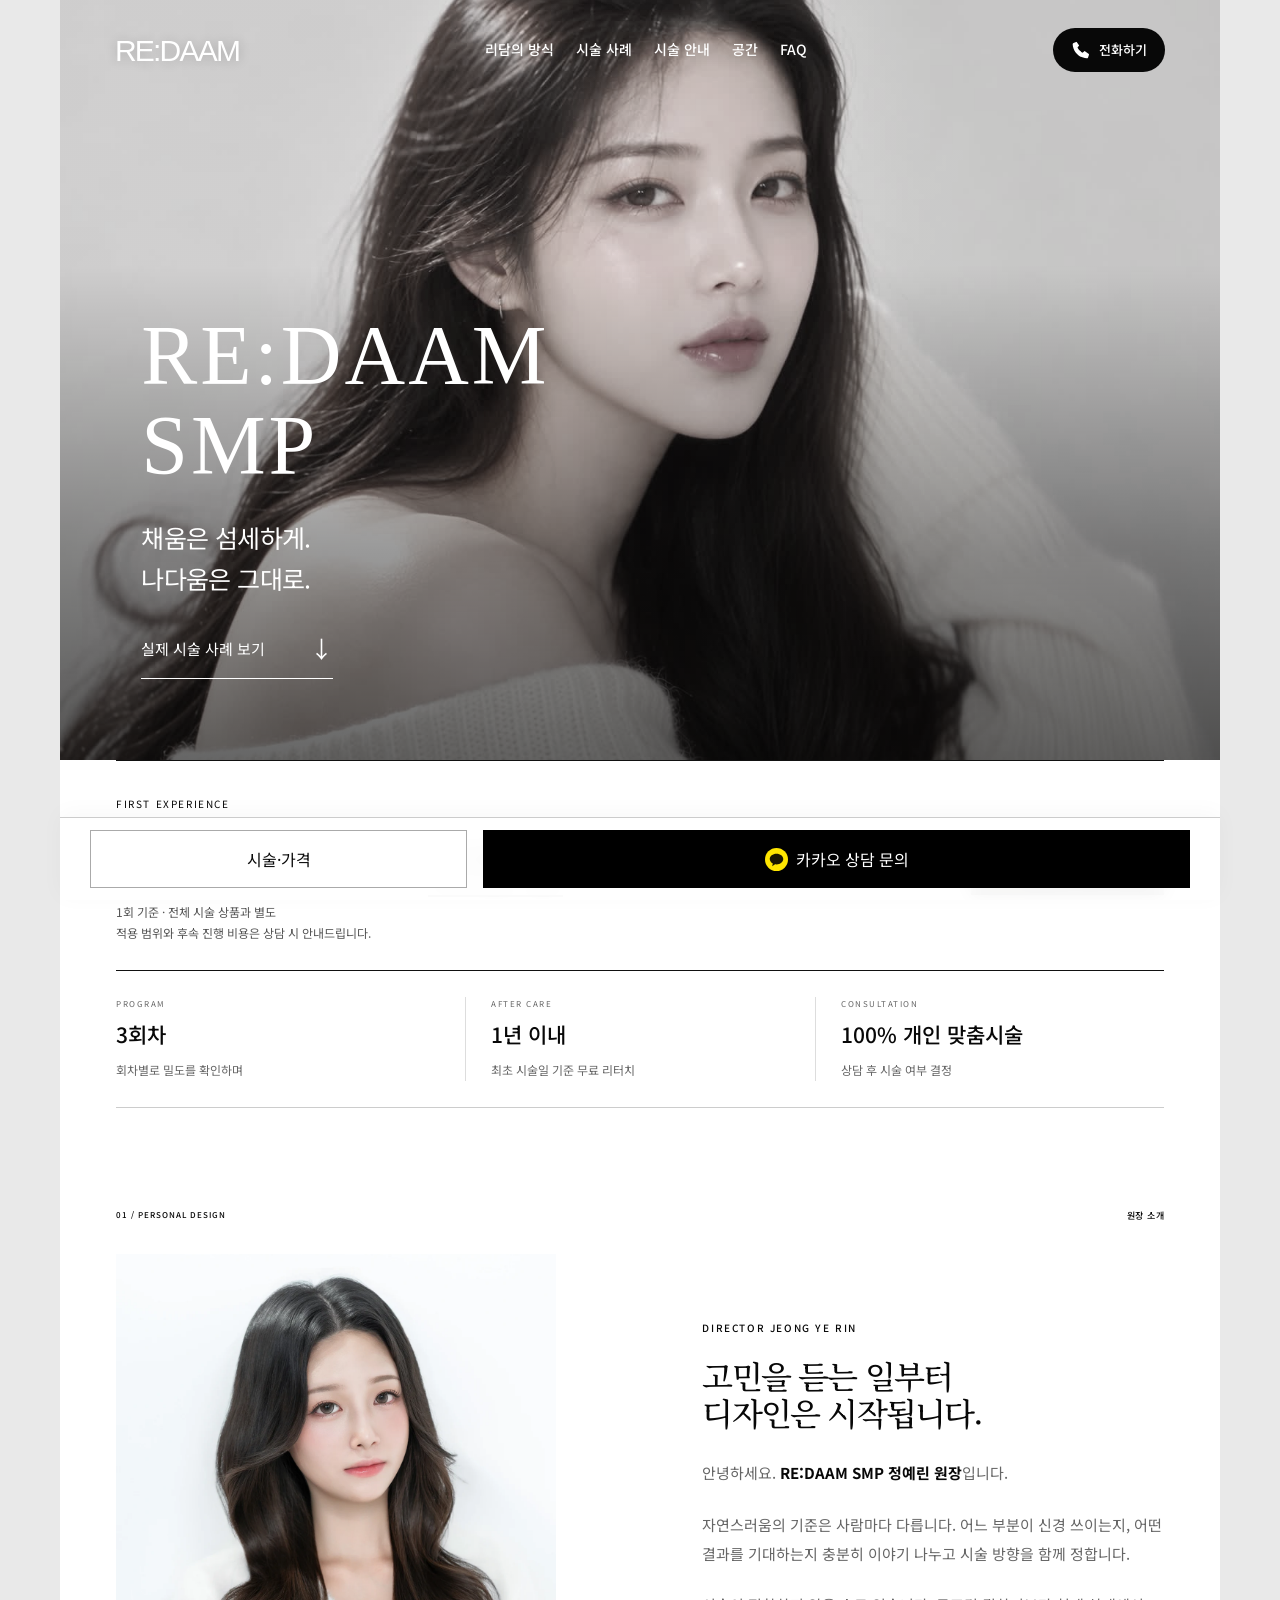
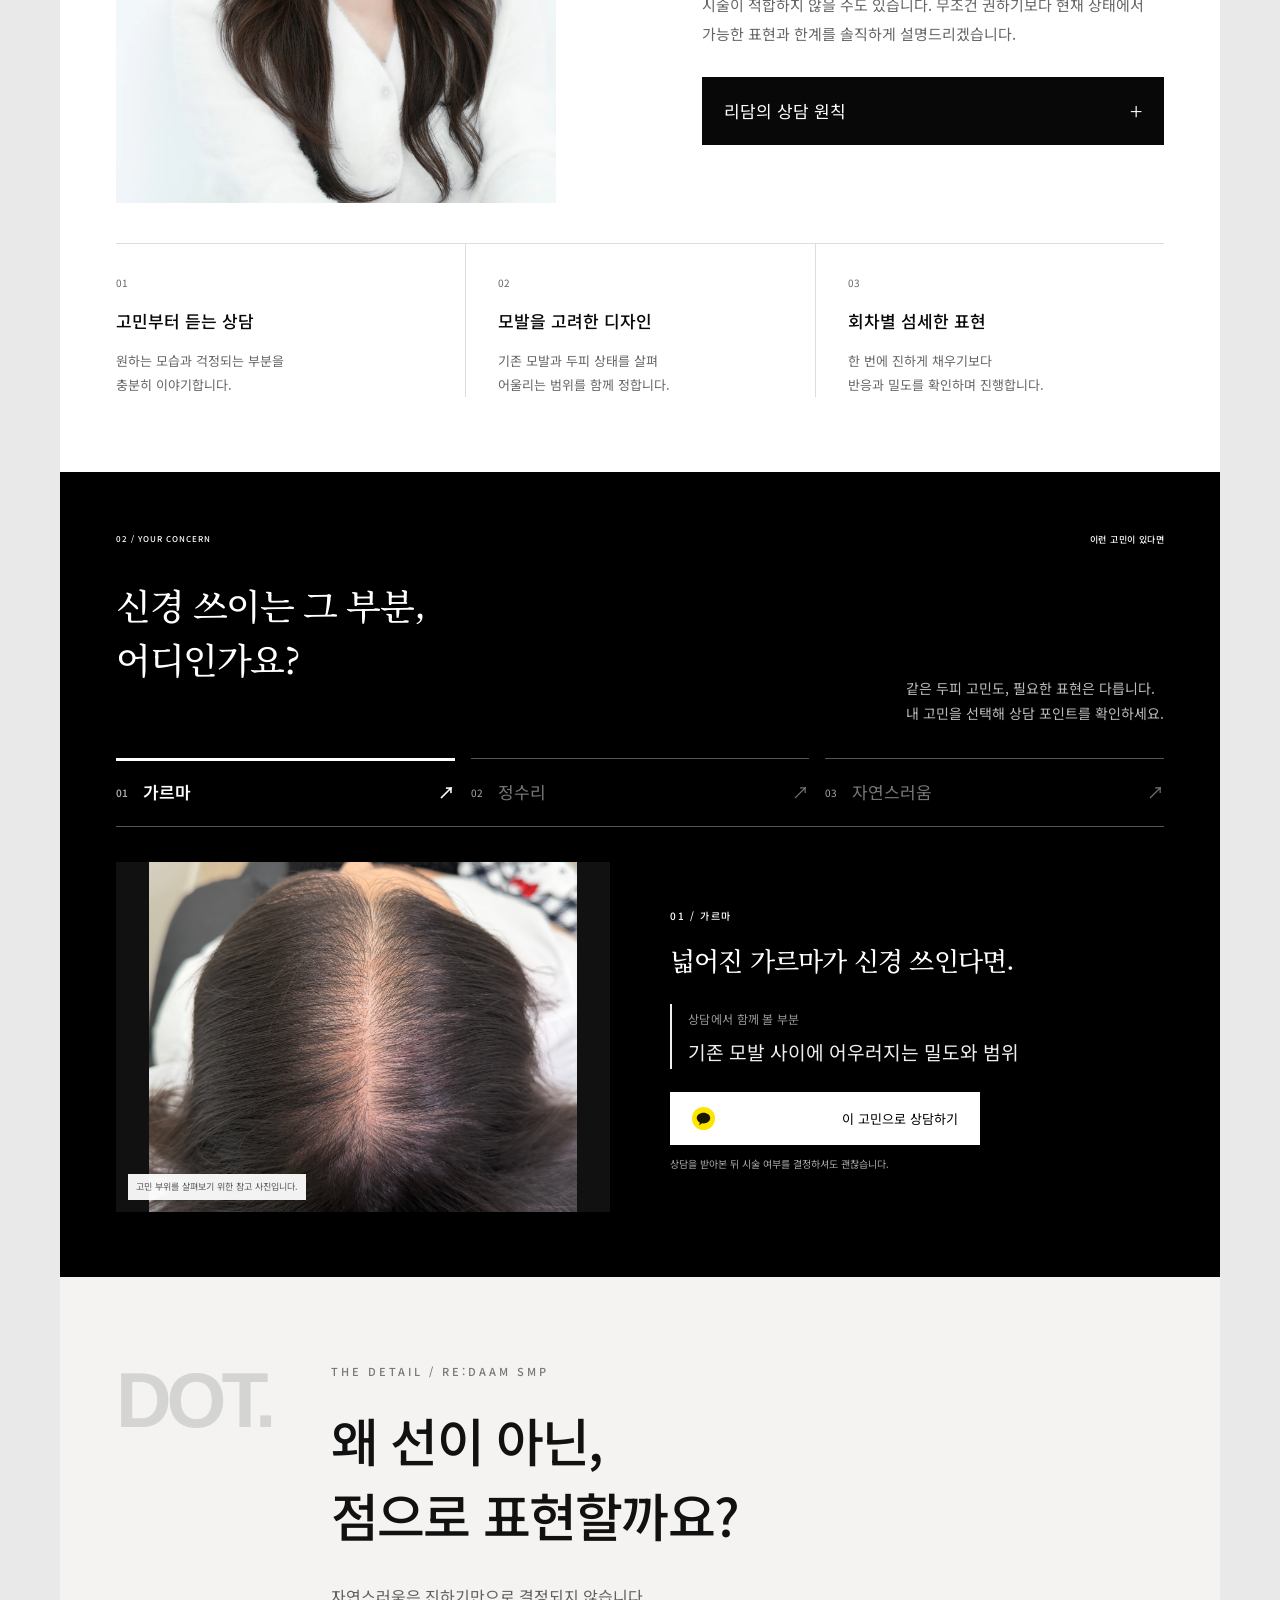
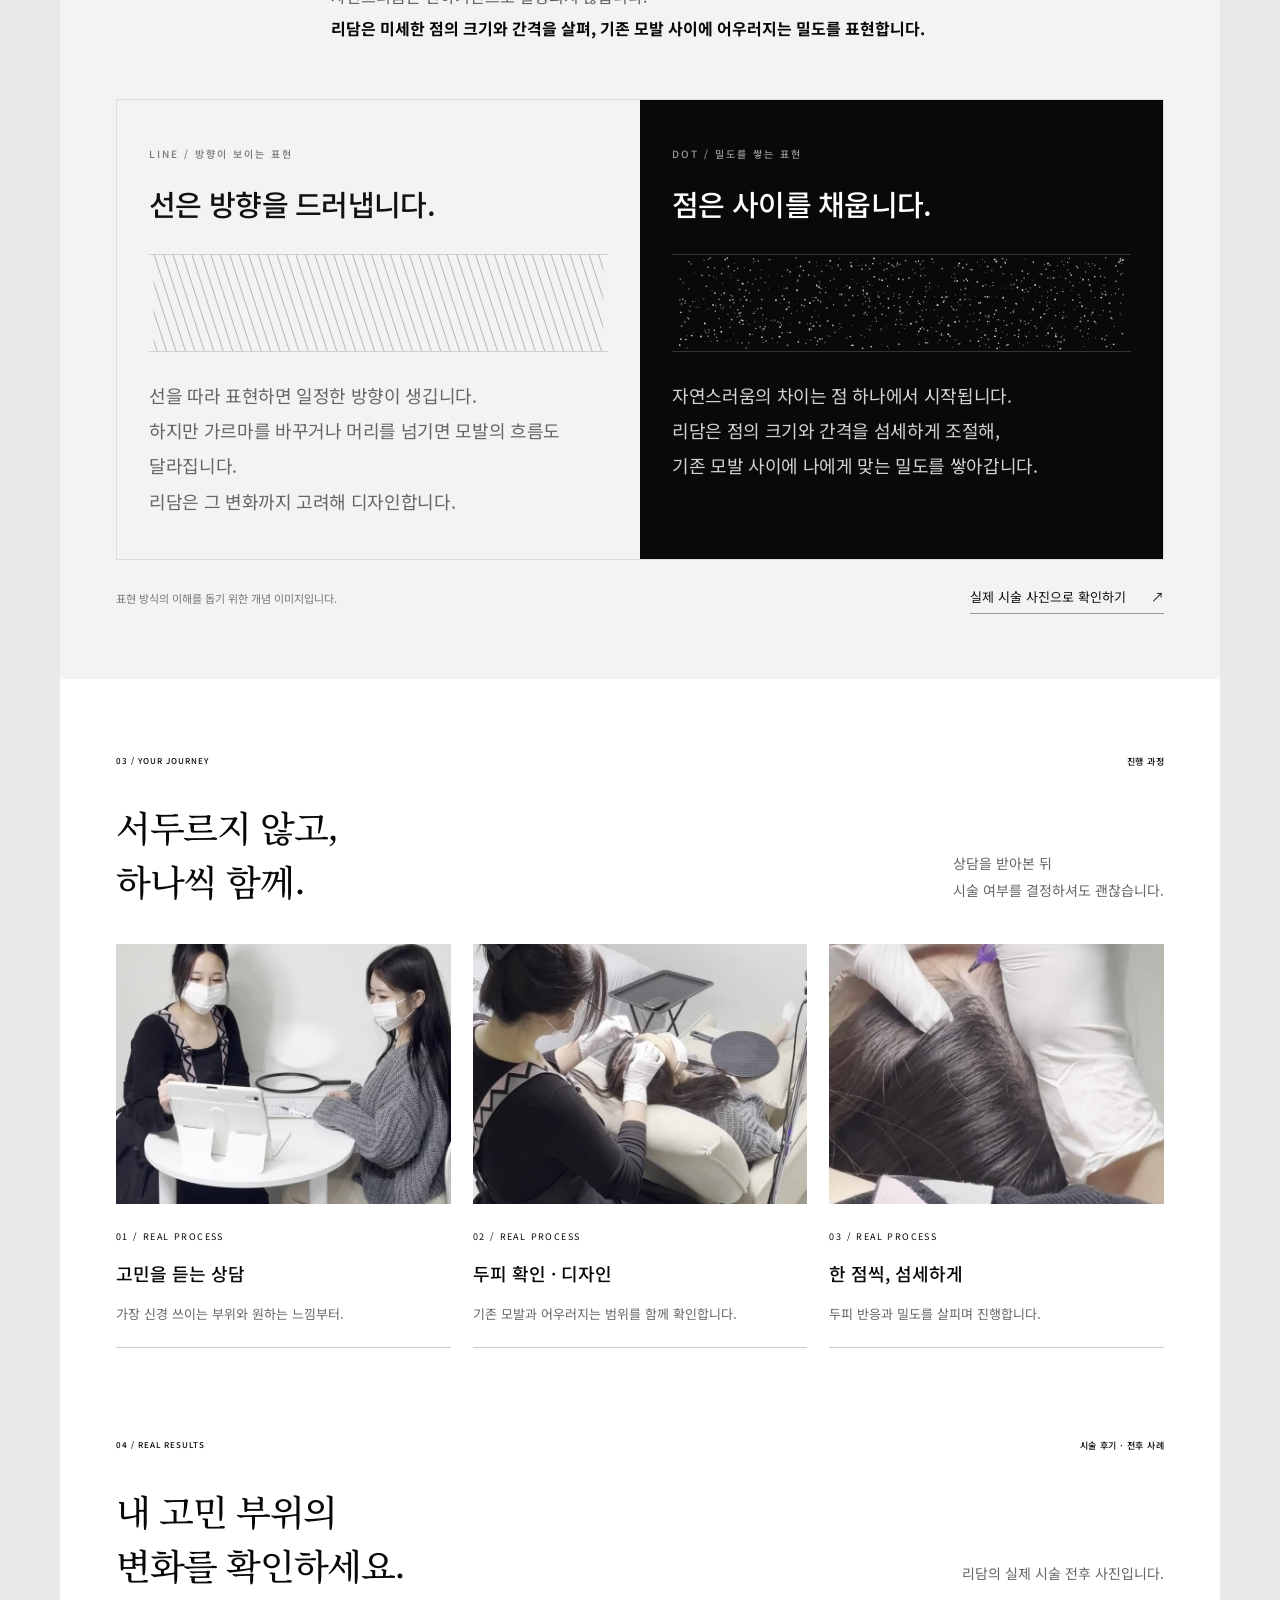
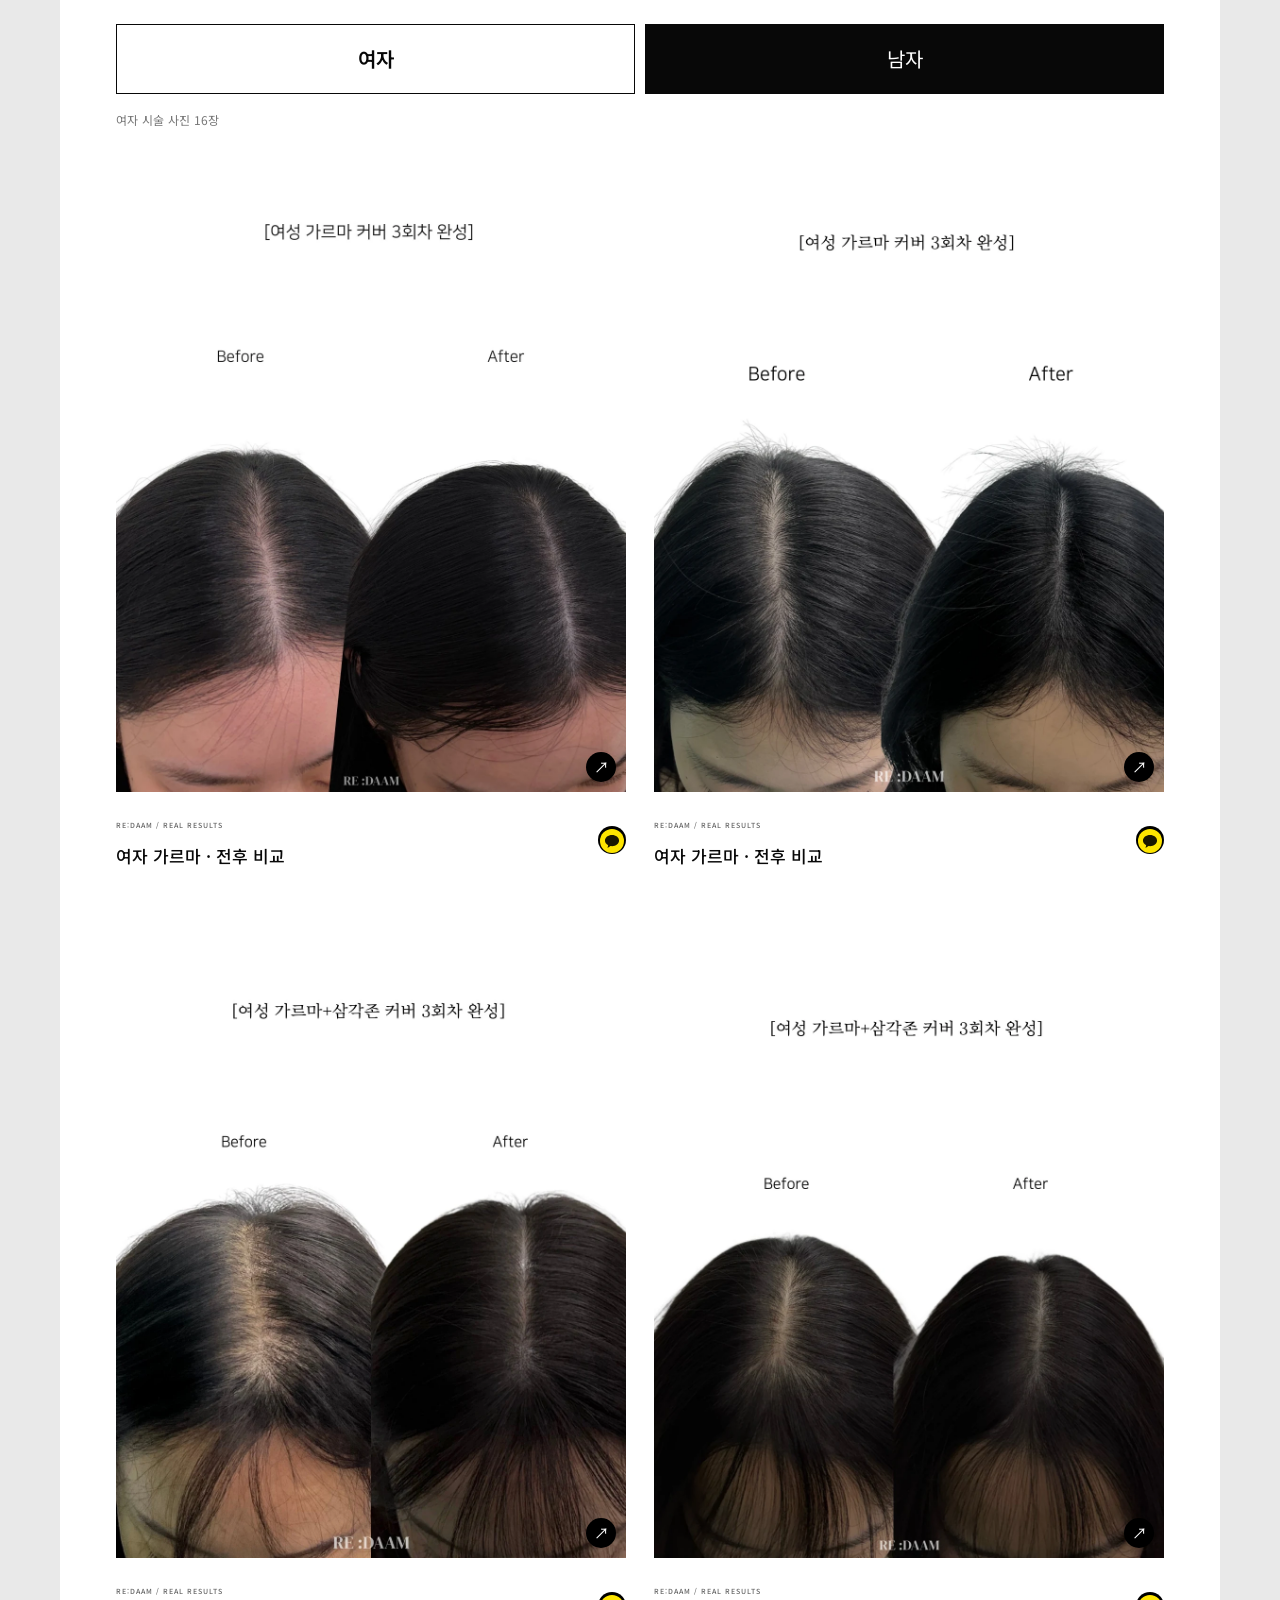
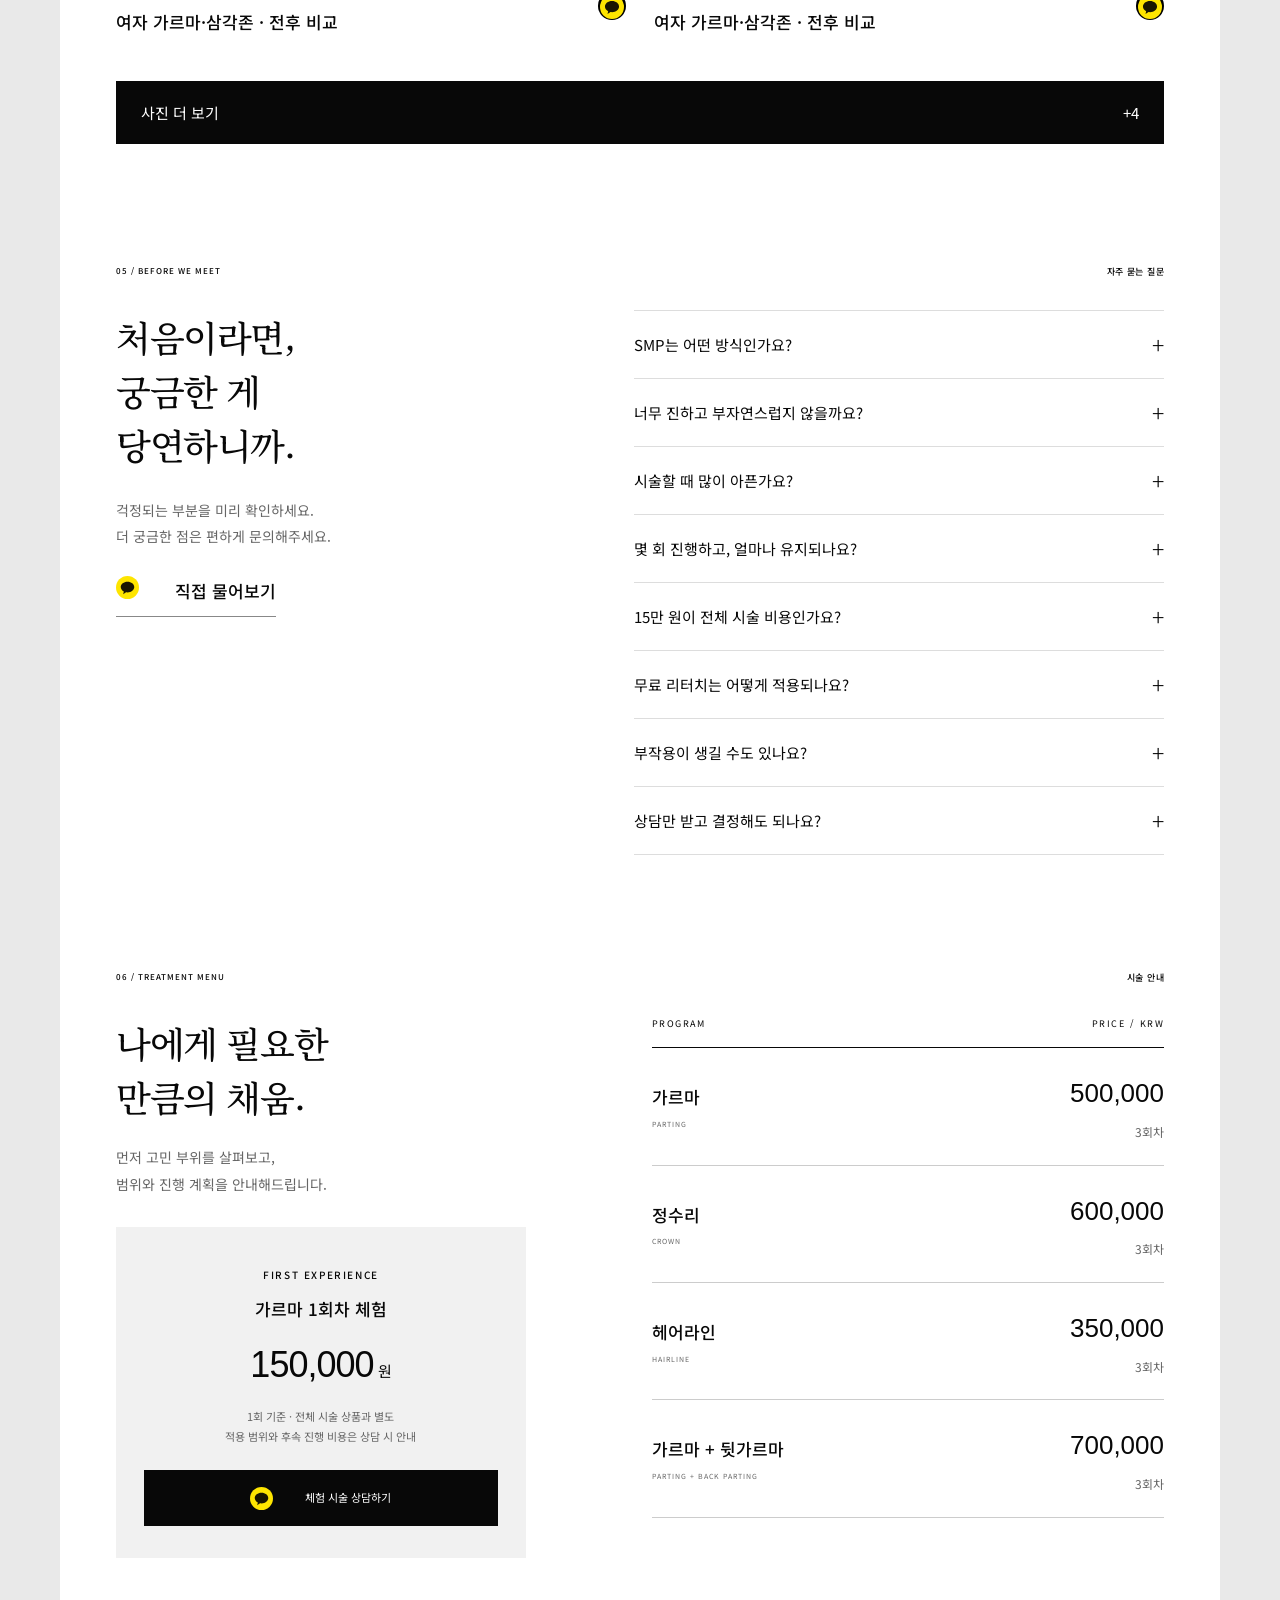
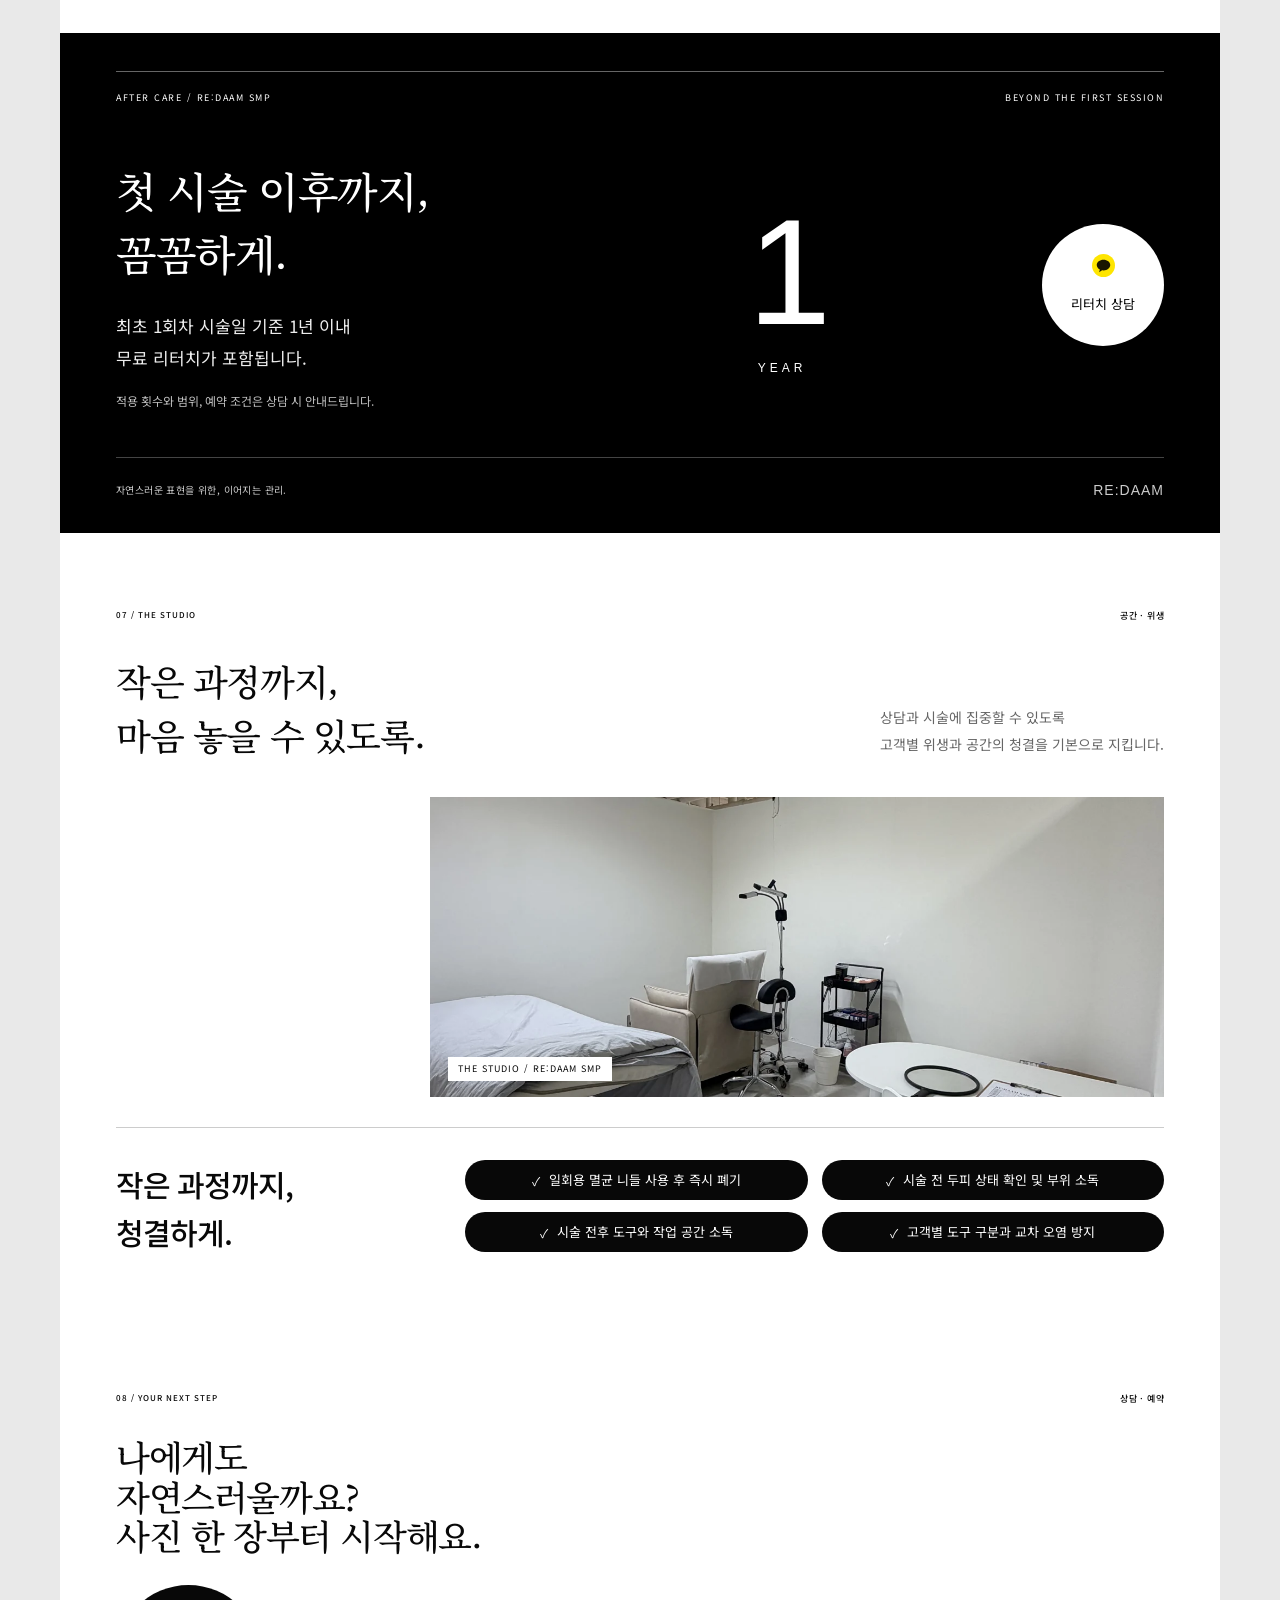
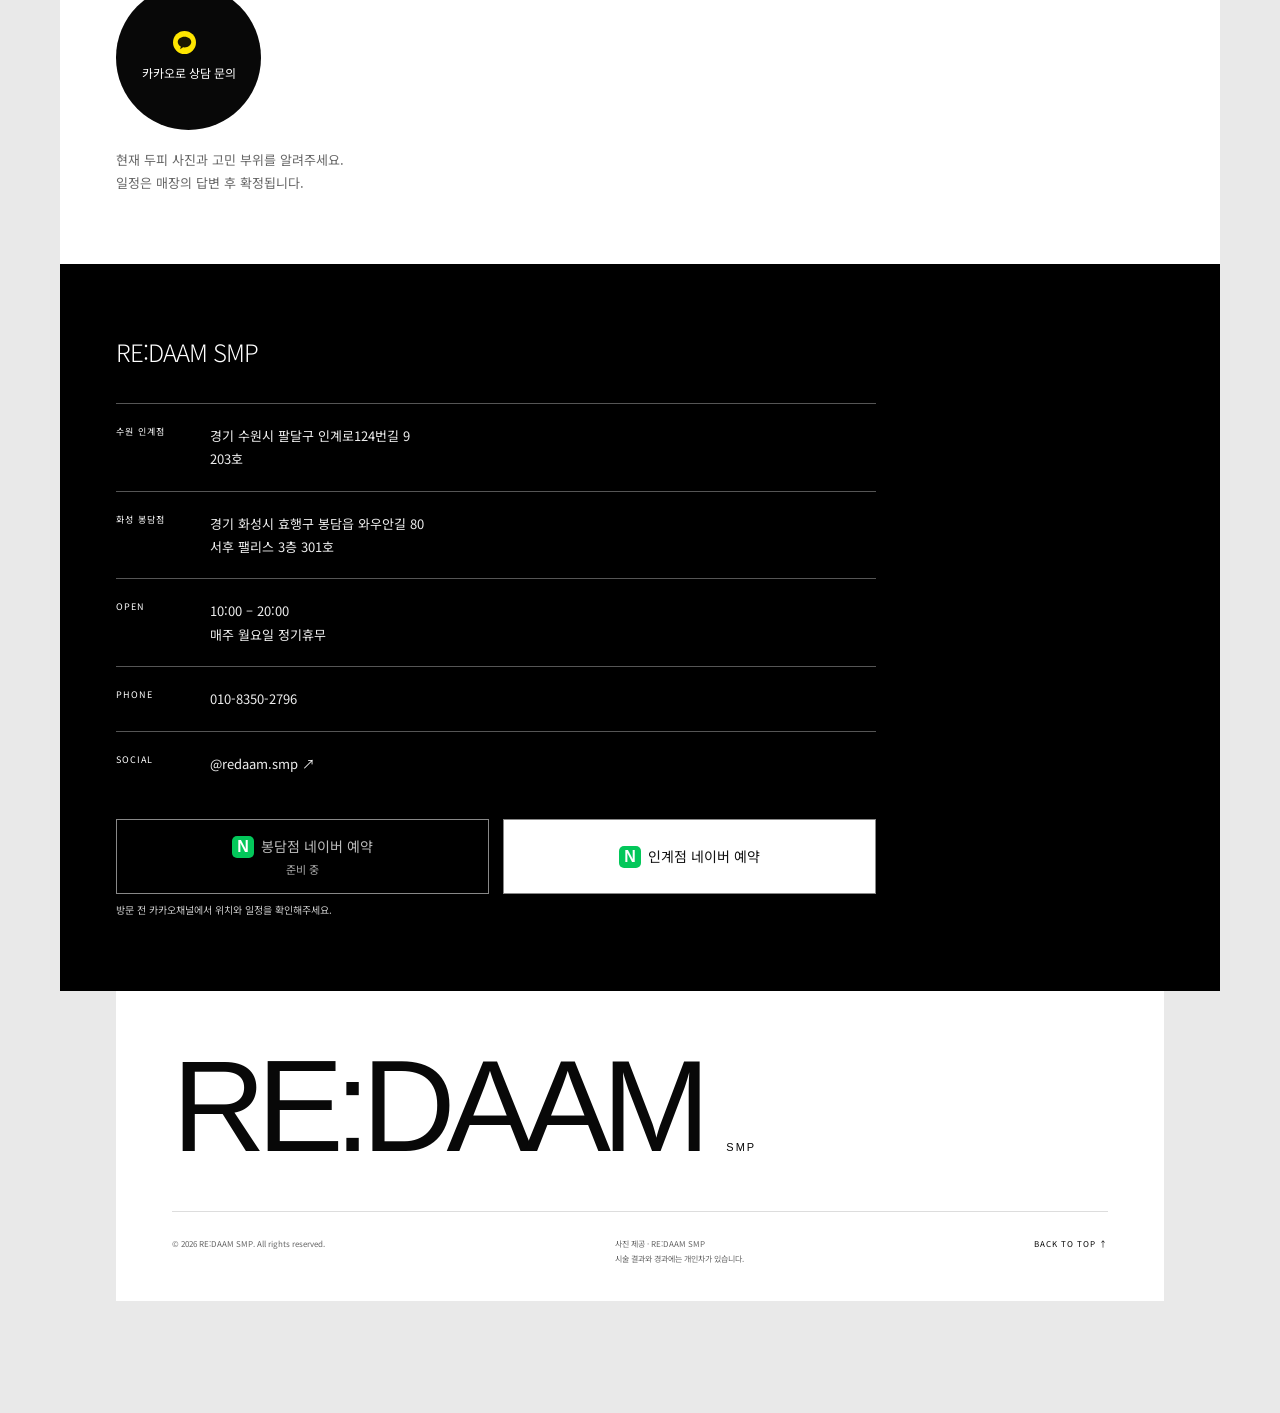
==== index.html @ 1bfd4115 "Keep text visible and stabilize scroll entrances" ====
<!doctype html>
<html lang="ko">
<head>
<meta charset="utf-8"><script>if("scrollRestoration" in history)history.scrollRestoration="manual";if(performance.getEntriesByType("navigation")[0]?.type==="reload"){history.replaceState(null,"",location.pathname+location.search);addEventListener("load",()=>requestAnimationFrame(()=>window.scrollTo({top:0,left:0,behavior:"instant"})),{once:true});}</script><meta name="viewport" content="width=device-width,initial-scale=1"><meta name="robots" content="noindex,nofollow">
<title>RE:DAAM SMP — 내 머리처럼, 자연스럽게</title>
<meta name="description" content="수원 인계 · 화성 봉담 RE:DAAM SMP. 가르마·정수리·헤어라인의 고민을 듣고 자연스러운 밀도를 함께 찾습니다. 정예린 원장과 카카오 상담을 시작하세요.">
<meta name="theme-color" content="#ffffff"><meta property="og:title" content="RE:DAAM SMP | 내 머리처럼, 자연스럽게"><meta property="og:description" content="비쳐 보이는 가르마, 나에게 어울리는 밀도를 함께 찾습니다."><meta property="og:type" content="website"><link rel="icon" href="data:image/svg+xml,%3Csvg xmlns='http://www.w3.org/2000/svg' viewBox='0 0 64 64'%3E%3Crect width='64' height='64' rx='32' fill='%23232320'/%3E%3Ctext x='17' y='45' font-family='serif' font-size='42' fill='%23f6f3ed'%3ER%3C/text%3E%3C/svg%3E"><link rel="stylesheet" href="./style.css?v=stable-motion-1">
<meta property="og:image" content="https://redaam-smp.github.io/share-director.png"><meta property="og:image:secure_url" content="https://redaam-smp.github.io/share-director.png"><meta property="og:image:type" content="image/png"><meta property="og:image:width" content="1200"><meta property="og:image:height" content="630"><meta property="og:image:alt" content="리담 SMP 정예린 원장 프로필"><meta name="twitter:card" content="summary_large_image"><meta name="twitter:image" content="https://redaam-smp.github.io/share-director.png">
<style>.kakao-mark{width:23px;height:23px;flex:none;display:block}.mobile-dock>a:last-child{display:flex;align-items:center;justify-content:center;gap:8px}.booking-label{display:inline-flex;align-items:center;justify-content:center;gap:7px}.naver-mark{display:inline-flex;align-items:center;justify-content:center;background:#03c75a;color:#fff;font-family:Arial,sans-serif;font-weight:900;font-size:16px;line-height:1;width:22px;height:22px;border-radius:5px;flex:none}@media(max-width:420px){.branch-booking-actions .booking-label{font-size:12px;gap:5px}.branch-booking-actions .naver-mark{width:18px;height:18px;font-size:13px}.mobile-dock>a:last-child{gap:6px}.kakao-mark{width:21px;height:21px}}</style><style>.phone-mark{width:20px;height:20px;display:block;flex:none}.header-cta{display:inline-flex;align-items:center;justify-content:center;gap:8px;color:#fff}.kakao-mark{display:inline-block;vertical-align:middle;margin-right:8px}.mobile-dock .kakao-mark{margin-right:0}.case-info a .kakao-mark{margin:0;width:24px;height:24px}.button .kakao-mark,.text-link .kakao-mark{flex:none}.aftercare-circle .kakao-mark{margin:0 0 8px}.aftercare-circle{display:flex;flex-direction:column;align-items:center;justify-content:center}</style></head>
<body>
<a class="skip" href="#main">본문 바로가기</a>

<header class="header wrap"><a class="wordmark" href="#" aria-label="RE:DAAM SMP 처음으로">RE:DAAM<span>S C A L P　M I C R O P I G M E N T A T I O N</span></a><nav aria-label="주 메뉴"><a href="#method">리담의 방식</a><a href="#portfolio">시술 사례</a><a href="#menu">시술 안내</a><a href="#space">공간</a><a href="#faq">FAQ</a></nav><a class="header-cta" href="tel:01083502796" aria-label="매장 전화하기 010-8350-2796"><svg class="phone-mark" viewBox="0 0 24 24" aria-hidden="true"><path fill="currentColor" d="m6.6 2 3.2 4.7-2 2.4c1.3 2.6 3.5 4.8 6.1 6.1l2.4-2 4.7 3.2c.5.3.7.9.5 1.5l-1 3c-.2.7-.9 1.1-1.6 1.1C9.6 21.4 2.6 14.4 2 5.1c0-.7.4-1.4 1.1-1.6l3-1c.2-.1.4-.1.5-.5Z"/></svg>전화하기</a></header>
<main id="main">
<section id="top" class="hero wrap" aria-labelledby="hero-title">
<div class="brand-stage"><video id="hero-video" autoplay muted loop playsinline preload="auto" poster="./hero-ai-soft-poster.jpg" width="1664" height="1248" aria-label="리담 SMP AI 브랜드 이미지 영상"><source src="./hero-ai-soft.mp4" type="video/mp4"></video><div class="brand-shade"></div><div class="brand-copy"><h1 id="hero-title">RE:DAAM<br>SMP</h1><p class="brand-tagline">채움은 섬세하게.<br>나다움은 그대로.</p><a class="brand-results" href="#portfolio">실제 시술 사례 보기 <span>↓</span></a></div></div><div class="hero-followup wrap"><aside class="hero-event" aria-label="이벤트 안내"><div><span class="event-kicker">FIRST EXPERIENCE</span><h2>가르마 1회차 체험 <strong>15만 원</strong></h2><p>1회 기준 · 전체 시술 상품과 별도<br>적용 범위와 후속 진행 비용은 상담 시 안내드립니다.</p></div><a href="https://pf.kakao.com/_tzHvn" target="_blank" rel="noopener noreferrer"><svg class="kakao-mark" viewBox="0 0 32 32" aria-hidden="true"><circle cx="16" cy="16" r="16" fill="#FEE500"/><path d="M16 8c-5.2 0-9.4 3.3-9.4 7.4 0 2.6 1.7 4.9 4.3 6.2l-.9 3.7 4-2.6c.7.1 1.3.2 2 .2 5.2 0 9.4-3.3 9.4-7.5S21.2 8 16 8Z" fill="#191600"/></svg>이벤트 상담하기 </a></aside><div class="key-facts"><div><span>PROGRAM</span><strong>3회차</strong><p>회차별로 밀도를 확인하며</p></div><div><span>AFTER CARE</span><strong>1년 이내</strong><p>최초 시술일 기준 무료 리터치</p></div><div><span>CONSULTATION</span><strong>100% 개인 맞춤시술</strong><p>상담 후 시술 여부 결정</p></div></div></div>
</section>
<section class="wrap section director" id="approach"><div class="section-label"><span>01 / PERSONAL DESIGN</span><span>원장 소개</span></div><div class="director-grid"><div class="director-portrait"><img src="./director-profile.webp" alt="RE:DAAM SMP 정예린 원장" loading="lazy" width="800" height="1200"></div><div class="director-copy"><span class="eyebrow">DIRECTOR JEONG YE RIN</span><h2>고민을 듣는 일부터<br>디자인은 <span class="serif">시작됩니다.</span></h2><p>안녕하세요. <strong style="font-weight:700;color:#080808">RE:DAAM SMP 정예린 원장</strong>입니다.</p><p>자연스러움의 기준은 사람마다 다릅니다. 어느 부분이 신경 쓰이는지, 어떤 결과를 기대하는지 충분히 이야기 나누고 시술 방향을 함께 정합니다.</p><p>시술이 적합하지 않을 수도 있습니다. 무조건 권하기보다 현재 상태에서 가능한 표현과 한계를 솔직하게 설명드리겠습니다.</p><details><summary>리담의 상담 원칙 <span>+</span></summary><p>비어 보이는 곳을 무조건 채우지 않습니다. 가장 신경 쓰이는 부위와 원하는 분위기를 먼저 듣고, 기존 모발과 두피 상태에 어우러지는 표현을 고민합니다.</p></details></div></div><div class="principles"><article><span>01</span><h3>고민부터 듣는 상담</h3><p>원하는 모습과 걱정되는 부분을<br>충분히 이야기합니다.</p></article><article><span>02</span><h3>모발을 고려한 디자인</h3><p>기존 모발과 두피 상태를 살펴<br>어울리는 범위를 함께 정합니다.</p></article><article><span>03</span><h3>회차별 섬세한 표현</h3><p>한 번에 진하게 채우기보다<br>반응과 밀도를 확인하며 진행합니다.</p></article></div></section>
<section class="concerns concern-editorial" id="concerns"><div class="wrap section"><div class="section-label"><span>02 / YOUR CONCERN</span><span>이런 고민이 있다면</span></div><div class="concern-head"><h2>신경 쓰이는 그 부분,<br><span class="serif">어디인가요?</span></h2><p>같은 두피 고민도, 필요한 표현은 다릅니다.<br>내 고민을 선택해 상담 포인트를 확인하세요.</p></div><div class="concern-choices" role="group" aria-label="고민별 안내 선택"><button type="button" data-concern="part" aria-pressed="true" aria-controls="concern-panel-part" class="active"><span>01</span>가르마<span>↗</span></button><button type="button" data-concern="crown" aria-pressed="false" aria-controls="concern-panel-crown" class=""><span>02</span>정수리<span>↗</span></button><button type="button" data-concern="detail" aria-pressed="false" aria-controls="concern-panel-detail" class=""><span>03</span>자연스러움<span>↗</span></button></div><article class="concern-panel concern-part" id="concern-panel-part" ><figure><img src="./concern-part-close.png" alt="가르마 부위 참고 사진" loading="lazy"><figcaption>고민 부위를 살펴보기 위한 참고 사진입니다.</figcaption></figure><div class="concern-explain"><span class="eyebrow">01 / 가르마</span><h3>넓어진 가르마가 신경 쓰인다면.</h3><div class="look-point"><span style="font-size:12px">상담에서 함께 볼 부분</span><p style="font-size:clamp(17px,1.5vw,22px);line-height:1.65">기존 모발 사이에 어우러지는 밀도와 범위</p></div><a class="button dark" href="https://pf.kakao.com/_tzHvn" target="_blank" rel="noopener noreferrer"><svg class="kakao-mark" viewBox="0 0 32 32" aria-hidden="true"><circle cx="16" cy="16" r="16" fill="#FEE500"/><path d="M16 8c-5.2 0-9.4 3.3-9.4 7.4 0 2.6 1.7 4.9 4.3 6.2l-.9 3.7 4-2.6c.7.1 1.3.2 2 .2 5.2 0 9.4-3.3 9.4-7.5S21.2 8 16 8Z" fill="#191600"/></svg>이 고민으로 상담하기 </a><small>상담을 받아본 뒤 시술 여부를 결정하셔도 괜찮습니다.</small></div></article><article class="concern-panel concern-crown" id="concern-panel-crown" hidden><figure><img src="./concern-crown-close.png" alt="정수리 부위 참고 사진" loading="lazy"><figcaption>고민 부위를 살펴보기 위한 참고 사진입니다.</figcaption></figure><div class="concern-explain"><span class="eyebrow">02 / 정수리</span><h3>사진 속 정수리가 유독 비쳐 보인다면.</h3><div class="look-point"><span style="font-size:12px">상담에서 함께 볼 부분</span><p style="font-size:clamp(17px,1.5vw,22px);line-height:1.65">가까이 본 모습과 전체적인 균형</p></div><a class="button dark" href="https://pf.kakao.com/_tzHvn" target="_blank" rel="noopener noreferrer"><svg class="kakao-mark" viewBox="0 0 32 32" aria-hidden="true"><circle cx="16" cy="16" r="16" fill="#FEE500"/><path d="M16 8c-5.2 0-9.4 3.3-9.4 7.4 0 2.6 1.7 4.9 4.3 6.2l-.9 3.7 4-2.6c.7.1 1.3.2 2 .2 5.2 0 9.4-3.3 9.4-7.5S21.2 8 16 8Z" fill="#191600"/></svg>이 고민으로 상담하기 </a><small>상담을 받아본 뒤 시술 여부를 결정하셔도 괜찮습니다.</small></div></article><article class="concern-panel concern-detail" id="concern-panel-detail" hidden><figure><img src="./concern-detail.jpg" alt="타샵 도트와 리담 도트 비교 사진. 원본 내 표기 참고" loading="lazy"><figcaption>원본 사진의 비교 표기를 참고해주세요.</figcaption></figure><div class="concern-explain"><span class="eyebrow">03 / 자연스러움</span><h3>채우고 싶지만, 진해질까 걱정된다면.</h3><div class="look-point"><span style="font-size:12px">상담에서 함께 볼 부분</span><p style="font-size:clamp(17px,1.5vw,22px);line-height:1.65">점 하나의 크기·간격과 모발 사이의 조화</p></div><a class="button dark" href="https://pf.kakao.com/_tzHvn" target="_blank" rel="noopener noreferrer"><svg class="kakao-mark" viewBox="0 0 32 32" aria-hidden="true"><circle cx="16" cy="16" r="16" fill="#FEE500"/><path d="M16 8c-5.2 0-9.4 3.3-9.4 7.4 0 2.6 1.7 4.9 4.3 6.2l-.9 3.7 4-2.6c.7.1 1.3.2 2 .2 5.2 0 9.4-3.3 9.4-7.5S21.2 8 16 8Z" fill="#191600"/></svg>이 고민으로 상담하기 </a><small>상담을 받아본 뒤 시술 여부를 결정하셔도 괜찮습니다.</small></div></article></div></section>
<section class="dot-section" id="dot-design"><div class="wrap section"><div class="dot-heading"><span class="dot-word">DOT.</span><div><span class="eyebrow">THE DETAIL / RE:DAAM SMP</span><h2>왜 선이 아닌,<br><span class="serif">점으로 표현할까요?</span></h2><p>자연스러움은 진하기만으로 결정되지 않습니다.<br><strong style="font-weight:700;color:#080808">리담은 미세한 점의 크기와 간격을 살펴,<br class="mobile-break"> 기존 모발 사이에 어우러지는 밀도를 표현합니다.</strong></p></div></div><div class="dot-comparison"><article class="dot-card line-card"><span class="eyebrow">LINE / 방향이 보이는 표현</span><h3>선은 방향을 드러냅니다.</h3><svg viewBox="0 0 700 150" role="img" aria-label="일정한 방향으로 나란히 이어지는 선 개념도"><defs><pattern id="line-pattern" width="14" height="14" patternTransform="rotate(-18)" patternUnits="userSpaceOnUse"><path d="M0 0 V14" stroke="#555" stroke-width="1.2"/></pattern></defs><rect width="700" height="150" fill="url(#line-pattern)"/></svg><p>선을 따라 표현하면 일정한 방향이 생깁니다.<br>하지만 가르마를 바꾸거나 머리를 넘기면 모발의 흐름도 달라집니다.<br>리담은 그 변화까지 고려해 디자인합니다.</p></article><article class="dot-card dot-card-dark"><span class="eyebrow">DOT / 밀도를 쌓는 표현</span><h3>점은 사이를 채웁니다.</h3><svg viewBox="0 0 700 150" role="img" aria-label="크기와 간격을 달리해 밀도를 표현하는 점 개념도"><circle cx="452.8" cy="103.6" r="1.51" fill="white" opacity="0.33"/><circle cx="49.2" cy="121.0" r="0.95" fill="white" opacity="0.44"/><circle cx="567.9" cy="30.0" r="1.47" fill="white" opacity="0.50"/><circle cx="53.4" cy="134.3" r="1.17" fill="white" opacity="0.27"/><circle cx="584.3" cy="114.0" r="1.32" fill="white" opacity="0.60"/><circle cx="691.0" cy="5.7" r="1.53" fill="white" opacity="0.59"/><circle cx="179.0" cy="91.0" r="0.95" fill="white" opacity="0.60"/><circle cx="491.3" cy="78.4" r="0.74" fill="white" opacity="0.45"/><circle cx="213.0" cy="110.4" r="1.49" fill="white" opacity="0.67"/><circle cx="371.1" cy="28.2" r="1.29" fill="white" opacity="0.37"/><circle cx="694.1" cy="28.6" r="1.52" fill="white" opacity="0.23"/><circle cx="543.6" cy="53.2" r="1.17" fill="white" opacity="0.46"/><circle cx="217.1" cy="66.2" r="1.38" fill="white" opacity="0.42"/><circle cx="253.8" cy="115.0" r="0.81" fill="white" opacity="0.43"/><circle cx="361.4" cy="77.5" r="0.80" fill="white" opacity="0.66"/><circle cx="342.5" cy="17.0" r="0.95" fill="white" opacity="0.25"/><circle cx="241.9" cy="20.2" r="0.88" fill="white" opacity="0.54"/><circle cx="481.2" cy="46.6" r="1.07" fill="white" opacity="0.52"/><circle cx="409.4" cy="132.8" r="0.84" fill="white" opacity="0.67"/><circle cx="387.6" cy="131.0" r="1.27" fill="white" opacity="0.22"/><circle cx="43.8" cy="117.2" r="0.92" fill="white" opacity="0.58"/><circle cx="71.2" cy="83.8" r="1.02" fill="white" opacity="0.49"/><circle cx="6.4" cy="131.2" r="1.41" fill="white" opacity="0.65"/><circle cx="433.7" cy="36.2" r="0.82" fill="white" opacity="0.71"/><circle cx="231.9" cy="58.5" r="1.44" fill="white" opacity="0.42"/><circle cx="691.2" cy="30.1" r="1.42" fill="white" opacity="0.39"/><circle cx="99.0" cy="69.7" r="1.39" fill="white" opacity="0.28"/><circle cx="415.7" cy="125.5" r="0.68" fill="white" opacity="0.50"/><circle cx="220.1" cy="70.4" r="1.40" fill="white" opacity="0.47"/><circle cx="214.4" cy="32.9" r="1.39" fill="white" opacity="0.31"/><circle cx="499.1" cy="145.4" r="1.27" fill="white" opacity="0.74"/><circle cx="90.5" cy="90.3" r="1.20" fill="white" opacity="0.27"/><circle cx="304.1" cy="47.5" r="0.76" fill="white" opacity="0.45"/><circle cx="64.1" cy="134.7" r="0.80" fill="white" opacity="0.54"/><circle cx="495.1" cy="6.9" r="1.50" fill="white" opacity="0.75"/><circle cx="405.5" cy="78.0" r="1.42" fill="white" opacity="0.57"/><circle cx="157.5" cy="136.1" r="0.83" fill="white" opacity="0.54"/><circle cx="382.0" cy="112.8" r="0.98" fill="white" opacity="0.59"/><circle cx="148.3" cy="102.8" r="0.80" fill="white" opacity="0.42"/><circle cx="364.6" cy="107.1" r="1.47" fill="white" opacity="0.78"/><circle cx="329.6" cy="13.4" r="1.19" fill="white" opacity="0.56"/><circle cx="511.3" cy="10.8" r="1.37" fill="white" opacity="0.30"/><circle cx="579.7" cy="143.2" r="1.14" fill="white" opacity="0.48"/><circle cx="459.8" cy="23.1" r="1.24" fill="white" opacity="0.71"/><circle cx="650.8" cy="103.6" r="1.30" fill="white" opacity="0.78"/><circle cx="268.6" cy="51.7" r="1.54" fill="white" opacity="0.26"/><circle cx="243.1" cy="109.6" r="1.50" fill="white" opacity="0.68"/><circle cx="134.2" cy="117.3" r="0.85" fill="white" opacity="0.53"/><circle cx="428.9" cy="143.7" r="0.85" fill="white" opacity="0.42"/><circle cx="217.3" cy="45.9" r="0.80" fill="white" opacity="0.45"/><circle cx="188.4" cy="41.2" r="1.40" fill="white" opacity="0.28"/><circle cx="323.4" cy="9.8" r="0.70" fill="white" opacity="0.71"/><circle cx="546.6" cy="136.0" r="0.75" fill="white" opacity="0.67"/><circle cx="210.1" cy="116.1" r="1.16" fill="white" opacity="0.47"/><circle cx="432.7" cy="40.7" r="1.13" fill="white" opacity="0.71"/><circle cx="450.1" cy="111.2" r="1.52" fill="white" opacity="0.29"/><circle cx="539.7" cy="140.3" r="1.14" fill="white" opacity="0.42"/><circle cx="445.7" cy="19.7" r="1.33" fill="white" opacity="0.65"/><circle cx="21.0" cy="79.6" r="1.09" fill="white" opacity="0.64"/><circle cx="298.5" cy="16.1" r="0.67" fill="white" opacity="0.38"/><circle cx="70.2" cy="29.3" r="1.20" fill="white" opacity="0.73"/><circle cx="126.1" cy="83.5" r="1.09" fill="white" opacity="0.59"/><circle cx="667.2" cy="56.9" r="1.18" fill="white" opacity="0.51"/><circle cx="108.7" cy="70.0" r="1.52" fill="white" opacity="0.65"/><circle cx="142.5" cy="51.3" r="0.82" fill="white" opacity="0.46"/><circle cx="322.9" cy="23.2" r="1.04" fill="white" opacity="0.79"/><circle cx="275.4" cy="94.7" r="1.53" fill="white" opacity="0.44"/><circle cx="240.1" cy="65.9" r="0.79" fill="white" opacity="0.26"/><circle cx="100.7" cy="101.5" r="1.35" fill="white" opacity="0.67"/><circle cx="102.3" cy="44.2" r="1.47" fill="white" opacity="0.64"/><circle cx="273.5" cy="109.9" r="0.89" fill="white" opacity="0.27"/><circle cx="631.8" cy="126.5" r="1.09" fill="white" opacity="0.46"/><circle cx="637.3" cy="83.1" r="1.52" fill="white" opacity="0.23"/><circle cx="452.7" cy="40.1" r="1.29" fill="white" opacity="0.75"/><circle cx="18.7" cy="99.3" r="1.38" fill="white" opacity="0.50"/><circle cx="88.9" cy="74.3" r="1.28" fill="white" opacity="0.53"/><circle cx="394.3" cy="50.0" r="0.94" fill="white" opacity="0.36"/><circle cx="507.8" cy="5.7" r="1.19" fill="white" opacity="0.61"/><circle cx="313.8" cy="64.0" r="1.35" fill="white" opacity="0.51"/><circle cx="43.7" cy="106.5" r="1.52" fill="white" opacity="0.79"/><circle cx="599.8" cy="10.2" r="1.16" fill="white" opacity="0.33"/><circle cx="575.1" cy="22.2" r="1.10" fill="white" opacity="0.74"/><circle cx="137.6" cy="111.5" r="1.53" fill="white" opacity="0.47"/><circle cx="343.6" cy="15.6" r="1.47" fill="white" opacity="0.31"/><circle cx="522.2" cy="106.2" r="0.89" fill="white" opacity="0.79"/><circle cx="645.6" cy="92.7" r="1.03" fill="white" opacity="0.50"/><circle cx="309.5" cy="97.8" r="1.54" fill="white" opacity="0.28"/><circle cx="198.3" cy="79.4" r="1.21" fill="white" opacity="0.62"/><circle cx="640.0" cy="122.5" r="0.98" fill="white" opacity="0.46"/><circle cx="393.0" cy="136.1" r="0.85" fill="white" opacity="0.30"/><circle cx="217.6" cy="104.7" r="1.22" fill="white" opacity="0.47"/><circle cx="348.6" cy="100.3" r="1.42" fill="white" opacity="0.24"/><circle cx="356.3" cy="8.7" r="1.34" fill="white" opacity="0.51"/><circle cx="640.3" cy="102.3" r="1.35" fill="white" opacity="0.50"/><circle cx="537.6" cy="39.9" r="0.80" fill="white" opacity="0.56"/><circle cx="347.4" cy="81.0" r="1.38" fill="white" opacity="0.54"/><circle cx="471.2" cy="101.1" r="1.03" fill="white" opacity="0.68"/><circle cx="472.8" cy="90.3" r="1.44" fill="white" opacity="0.60"/><circle cx="319.9" cy="39.3" r="1.42" fill="white" opacity="0.77"/><circle cx="293.8" cy="89.0" r="1.18" fill="white" opacity="0.64"/><circle cx="373.5" cy="103.7" r="1.37" fill="white" opacity="0.37"/><circle cx="496.9" cy="114.9" r="1.19" fill="white" opacity="0.77"/><circle cx="641.1" cy="38.5" r="1.02" fill="white" opacity="0.73"/><circle cx="595.9" cy="33.7" r="0.85" fill="white" opacity="0.31"/><circle cx="688.5" cy="11.3" r="1.38" fill="white" opacity="0.65"/><circle cx="343.6" cy="12.5" r="1.05" fill="white" opacity="0.78"/><circle cx="86.3" cy="64.0" r="1.34" fill="white" opacity="0.36"/><circle cx="244.1" cy="77.5" r="1.05" fill="white" opacity="0.60"/><circle cx="667.9" cy="4.5" r="1.28" fill="white" opacity="0.45"/><circle cx="85.8" cy="100.5" r="1.30" fill="white" opacity="0.66"/><circle cx="397.1" cy="6.2" r="0.91" fill="white" opacity="0.66"/><circle cx="139.8" cy="99.3" r="0.94" fill="white" opacity="0.54"/><circle cx="511.4" cy="51.3" r="0.76" fill="white" opacity="0.78"/><circle cx="318.2" cy="118.1" r="0.77" fill="white" opacity="0.61"/><circle cx="554.8" cy="84.3" r="1.29" fill="white" opacity="0.78"/><circle cx="6.6" cy="89.2" r="1.34" fill="white" opacity="0.72"/><circle cx="436.9" cy="96.1" r="1.35" fill="white" opacity="0.31"/><circle cx="239.2" cy="17.8" r="0.88" fill="white" opacity="0.26"/><circle cx="133.3" cy="98.0" r="0.82" fill="white" opacity="0.34"/><circle cx="394.2" cy="52.3" r="0.80" fill="white" opacity="0.28"/><circle cx="622.9" cy="80.6" r="0.82" fill="white" opacity="0.35"/><circle cx="201.1" cy="137.8" r="1.35" fill="white" opacity="0.41"/><circle cx="206.7" cy="117.6" r="0.99" fill="white" opacity="0.50"/><circle cx="256.6" cy="61.6" r="1.47" fill="white" opacity="0.58"/><circle cx="667.8" cy="61.7" r="1.54" fill="white" opacity="0.63"/><circle cx="577.3" cy="66.6" r="0.87" fill="white" opacity="0.72"/><circle cx="95.1" cy="85.2" r="1.09" fill="white" opacity="0.79"/><circle cx="508.6" cy="110.1" r="0.71" fill="white" opacity="0.43"/><circle cx="469.8" cy="134.0" r="1.35" fill="white" opacity="0.78"/><circle cx="576.8" cy="79.1" r="1.52" fill="white" opacity="0.34"/><circle cx="352.4" cy="38.1" r="1.45" fill="white" opacity="0.52"/><circle cx="218.2" cy="139.6" r="0.87" fill="white" opacity="0.75"/><circle cx="412.3" cy="122.8" r="1.51" fill="white" opacity="0.51"/><circle cx="98.6" cy="94.9" r="1.38" fill="white" opacity="0.31"/><circle cx="94.9" cy="21.0" r="1.04" fill="white" opacity="0.67"/><circle cx="636.8" cy="26.5" r="1.09" fill="white" opacity="0.52"/><circle cx="603.5" cy="5.6" r="0.68" fill="white" opacity="0.40"/><circle cx="113.2" cy="59.0" r="0.82" fill="white" opacity="0.78"/><circle cx="134.1" cy="130.9" r="0.92" fill="white" opacity="0.28"/><circle cx="222.9" cy="130.8" r="1.53" fill="white" opacity="0.55"/><circle cx="494.8" cy="92.2" r="1.26" fill="white" opacity="0.75"/><circle cx="457.1" cy="133.2" r="0.99" fill="white" opacity="0.59"/><circle cx="322.3" cy="80.5" r="0.80" fill="white" opacity="0.68"/><circle cx="385.0" cy="115.4" r="1.29" fill="white" opacity="0.45"/><circle cx="16.0" cy="144.8" r="1.18" fill="white" opacity="0.31"/><circle cx="407.3" cy="48.9" r="0.86" fill="white" opacity="0.35"/><circle cx="432.3" cy="29.1" r="1.23" fill="white" opacity="0.35"/><circle cx="50.9" cy="118.9" r="0.68" fill="white" opacity="0.50"/><circle cx="87.7" cy="69.5" r="1.46" fill="white" opacity="0.54"/><circle cx="596.4" cy="89.7" r="0.87" fill="white" opacity="0.31"/><circle cx="577.9" cy="113.7" r="0.69" fill="white" opacity="0.75"/><circle cx="474.1" cy="128.6" r="1.02" fill="white" opacity="0.68"/><circle cx="296.3" cy="93.0" r="1.15" fill="white" opacity="0.56"/><circle cx="380.8" cy="22.1" r="1.10" fill="white" opacity="0.35"/><circle cx="54.8" cy="55.6" r="0.84" fill="white" opacity="0.47"/><circle cx="572.3" cy="14.5" r="0.83" fill="white" opacity="0.77"/><circle cx="603.4" cy="132.5" r="1.31" fill="white" opacity="0.52"/><circle cx="300.3" cy="21.6" r="1.30" fill="white" opacity="0.55"/><circle cx="418.9" cy="65.4" r="1.34" fill="white" opacity="0.67"/><circle cx="427.8" cy="80.5" r="0.99" fill="white" opacity="0.59"/><circle cx="666.6" cy="34.6" r="0.93" fill="white" opacity="0.70"/><circle cx="174.9" cy="73.8" r="1.54" fill="white" opacity="0.42"/><circle cx="123.1" cy="114.4" r="1.18" fill="white" opacity="0.62"/><circle cx="626.2" cy="62.0" r="1.05" fill="white" opacity="0.69"/><circle cx="42.3" cy="68.3" r="0.93" fill="white" opacity="0.65"/><circle cx="294.5" cy="16.0" r="1.14" fill="white" opacity="0.79"/><circle cx="90.0" cy="12.8" r="0.77" fill="white" opacity="0.69"/><circle cx="9.4" cy="68.7" r="1.33" fill="white" opacity="0.49"/><circle cx="26.6" cy="120.7" r="0.77" fill="white" opacity="0.55"/><circle cx="319.5" cy="92.3" r="1.14" fill="white" opacity="0.76"/><circle cx="569.7" cy="140.4" r="0.67" fill="white" opacity="0.78"/><circle cx="176.2" cy="108.4" r="0.66" fill="white" opacity="0.67"/><circle cx="598.6" cy="127.1" r="1.45" fill="white" opacity="0.29"/><circle cx="542.0" cy="102.6" r="1.17" fill="white" opacity="0.35"/><circle cx="529.7" cy="76.7" r="1.10" fill="white" opacity="0.36"/><circle cx="335.3" cy="15.8" r="1.43" fill="white" opacity="0.51"/><circle cx="371.8" cy="104.7" r="0.66" fill="white" opacity="0.76"/><circle cx="5.8" cy="37.4" r="1.33" fill="white" opacity="0.43"/><circle cx="520.0" cy="90.3" r="1.52" fill="white" opacity="0.25"/><circle cx="118.1" cy="123.5" r="0.76" fill="white" opacity="0.69"/><circle cx="215.2" cy="128.7" r="1.25" fill="white" opacity="0.29"/><circle cx="48.7" cy="18.9" r="1.55" fill="white" opacity="0.41"/><circle cx="131.1" cy="35.4" r="0.92" fill="white" opacity="0.68"/><circle cx="635.1" cy="94.8" r="1.34" fill="white" opacity="0.70"/><circle cx="74.0" cy="59.7" r="1.51" fill="white" opacity="0.61"/><circle cx="390.7" cy="117.7" r="1.26" fill="white" opacity="0.74"/><circle cx="59.2" cy="123.9" r="1.11" fill="white" opacity="0.57"/><circle cx="102.9" cy="102.2" r="1.39" fill="white" opacity="0.65"/><circle cx="345.6" cy="37.3" r="1.33" fill="white" opacity="0.80"/><circle cx="50.4" cy="116.2" r="1.36" fill="white" opacity="0.24"/><circle cx="61.3" cy="79.2" r="1.26" fill="white" opacity="0.38"/><circle cx="219.6" cy="134.4" r="1.23" fill="white" opacity="0.70"/><circle cx="270.3" cy="126.8" r="1.19" fill="white" opacity="0.68"/><circle cx="516.1" cy="139.6" r="0.98" fill="white" opacity="0.70"/><circle cx="384.5" cy="73.1" r="1.04" fill="white" opacity="0.55"/><circle cx="255.2" cy="22.6" r="1.07" fill="white" opacity="0.48"/><circle cx="172.6" cy="140.6" r="1.47" fill="white" opacity="0.46"/><circle cx="441.0" cy="137.9" r="0.94" fill="white" opacity="0.43"/><circle cx="662.8" cy="60.8" r="1.33" fill="white" opacity="0.51"/><circle cx="326.3" cy="111.4" r="0.73" fill="white" opacity="0.49"/><circle cx="19.0" cy="52.8" r="0.96" fill="white" opacity="0.57"/><circle cx="161.5" cy="105.6" r="1.28" fill="white" opacity="0.42"/><circle cx="50.8" cy="82.8" r="0.69" fill="white" opacity="0.68"/><circle cx="451.4" cy="14.4" r="1.13" fill="white" opacity="0.69"/><circle cx="95.8" cy="39.3" r="1.21" fill="white" opacity="0.61"/><circle cx="292.6" cy="127.5" r="0.98" fill="white" opacity="0.33"/><circle cx="97.9" cy="53.7" r="1.41" fill="white" opacity="0.41"/><circle cx="647.5" cy="89.6" r="1.53" fill="white" opacity="0.60"/><circle cx="296.3" cy="60.3" r="1.52" fill="white" opacity="0.65"/><circle cx="589.1" cy="69.1" r="1.31" fill="white" opacity="0.79"/><circle cx="481.0" cy="27.0" r="0.78" fill="white" opacity="0.48"/><circle cx="647.7" cy="13.7" r="0.81" fill="white" opacity="0.51"/><circle cx="97.6" cy="90.8" r="1.46" fill="white" opacity="0.65"/><circle cx="65.8" cy="69.0" r="1.38" fill="white" opacity="0.48"/><circle cx="206.8" cy="115.2" r="1.43" fill="white" opacity="0.75"/><circle cx="575.9" cy="141.1" r="0.82" fill="white" opacity="0.49"/><circle cx="526.1" cy="125.1" r="1.50" fill="white" opacity="0.46"/><circle cx="114.6" cy="23.7" r="1.23" fill="white" opacity="0.75"/><circle cx="131.6" cy="23.1" r="0.86" fill="white" opacity="0.42"/><circle cx="7.4" cy="76.1" r="1.50" fill="white" opacity="0.45"/><circle cx="690.4" cy="91.6" r="0.92" fill="white" opacity="0.63"/><circle cx="71.0" cy="21.9" r="0.70" fill="white" opacity="0.72"/><circle cx="317.3" cy="75.7" r="1.52" fill="white" opacity="0.35"/><circle cx="608.6" cy="11.6" r="0.97" fill="white" opacity="0.73"/><circle cx="59.6" cy="59.4" r="1.30" fill="white" opacity="0.72"/><circle cx="618.4" cy="45.7" r="0.78" fill="white" opacity="0.28"/><circle cx="592.6" cy="139.8" r="0.86" fill="white" opacity="0.43"/><circle cx="109.0" cy="101.1" r="0.81" fill="white" opacity="0.49"/><circle cx="422.8" cy="123.4" r="1.45" fill="white" opacity="0.75"/><circle cx="291.8" cy="91.5" r="1.05" fill="white" opacity="0.72"/><circle cx="290.0" cy="49.6" r="1.00" fill="white" opacity="0.44"/><circle cx="536.3" cy="42.5" r="0.87" fill="white" opacity="0.41"/><circle cx="14.3" cy="131.5" r="1.23" fill="white" opacity="0.80"/><circle cx="538.1" cy="25.0" r="1.48" fill="white" opacity="0.54"/><circle cx="496.3" cy="126.8" r="1.00" fill="white" opacity="0.68"/><circle cx="7.3" cy="110.7" r="1.46" fill="white" opacity="0.30"/><circle cx="329.8" cy="82.4" r="1.45" fill="white" opacity="0.68"/><circle cx="158.9" cy="49.5" r="0.93" fill="white" opacity="0.29"/><circle cx="89.7" cy="24.6" r="1.17" fill="white" opacity="0.60"/><circle cx="693.1" cy="93.9" r="0.73" fill="white" opacity="0.35"/><circle cx="557.9" cy="46.9" r="1.40" fill="white" opacity="0.78"/><circle cx="575.9" cy="85.7" r="1.02" fill="white" opacity="0.58"/><circle cx="684.2" cy="40.9" r="1.26" fill="white" opacity="0.63"/><circle cx="314.3" cy="65.6" r="0.68" fill="white" opacity="0.79"/><circle cx="256.2" cy="112.3" r="0.87" fill="white" opacity="0.48"/><circle cx="69.5" cy="119.4" r="1.53" fill="white" opacity="0.76"/><circle cx="376.2" cy="71.9" r="1.04" fill="white" opacity="0.61"/><circle cx="119.3" cy="90.8" r="0.96" fill="white" opacity="0.41"/><circle cx="515.5" cy="139.2" r="1.00" fill="white" opacity="0.38"/><circle cx="483.7" cy="107.5" r="0.91" fill="white" opacity="0.46"/><circle cx="486.0" cy="94.5" r="1.45" fill="white" opacity="0.49"/><circle cx="186.1" cy="4.6" r="1.03" fill="white" opacity="0.67"/><circle cx="582.5" cy="106.6" r="0.66" fill="white" opacity="0.36"/><circle cx="294.1" cy="72.8" r="1.21" fill="white" opacity="0.38"/><circle cx="677.7" cy="99.4" r="1.41" fill="white" opacity="0.32"/><circle cx="78.7" cy="4.8" r="1.35" fill="white" opacity="0.70"/><circle cx="512.3" cy="71.7" r="1.10" fill="white" opacity="0.39"/><circle cx="557.6" cy="111.1" r="1.25" fill="white" opacity="0.55"/><circle cx="593.1" cy="16.8" r="0.78" fill="white" opacity="0.73"/><circle cx="82.4" cy="105.6" r="0.71" fill="white" opacity="0.27"/><circle cx="253.7" cy="5.6" r="0.94" fill="white" opacity="0.40"/><circle cx="513.9" cy="140.7" r="1.20" fill="white" opacity="0.69"/><circle cx="590.0" cy="94.4" r="0.98" fill="white" opacity="0.77"/><circle cx="520.3" cy="46.6" r="1.45" fill="white" opacity="0.27"/><circle cx="143.6" cy="7.4" r="0.92" fill="white" opacity="0.56"/><circle cx="439.4" cy="138.6" r="1.27" fill="white" opacity="0.57"/><circle cx="319.0" cy="139.5" r="0.69" fill="white" opacity="0.59"/><circle cx="207.4" cy="74.9" r="1.53" fill="white" opacity="0.77"/><circle cx="156.3" cy="29.6" r="0.94" fill="white" opacity="0.36"/><circle cx="39.1" cy="31.7" r="1.40" fill="white" opacity="0.52"/><circle cx="211.1" cy="66.0" r="1.04" fill="white" opacity="0.31"/><circle cx="139.4" cy="133.9" r="1.46" fill="white" opacity="0.40"/><circle cx="261.5" cy="50.1" r="0.70" fill="white" opacity="0.46"/><circle cx="279.6" cy="7.3" r="0.85" fill="white" opacity="0.27"/><circle cx="605.7" cy="36.7" r="1.18" fill="white" opacity="0.59"/><circle cx="405.5" cy="95.0" r="0.79" fill="white" opacity="0.45"/><circle cx="34.1" cy="81.9" r="1.11" fill="white" opacity="0.32"/><circle cx="669.2" cy="125.7" r="0.99" fill="white" opacity="0.53"/><circle cx="340.9" cy="108.3" r="1.22" fill="white" opacity="0.60"/><circle cx="468.2" cy="11.1" r="0.88" fill="white" opacity="0.51"/><circle cx="616.7" cy="70.0" r="1.41" fill="white" opacity="0.53"/><circle cx="122.6" cy="87.9" r="0.82" fill="white" opacity="0.41"/><circle cx="301.9" cy="110.3" r="0.94" fill="white" opacity="0.43"/><circle cx="686.8" cy="24.9" r="1.04" fill="white" opacity="0.53"/><circle cx="692.3" cy="12.6" r="0.70" fill="white" opacity="0.63"/><circle cx="107.7" cy="55.2" r="1.29" fill="white" opacity="0.64"/><circle cx="164.7" cy="63.5" r="1.32" fill="white" opacity="0.65"/><circle cx="304.8" cy="103.3" r="0.74" fill="white" opacity="0.44"/><circle cx="11.0" cy="23.6" r="0.65" fill="white" opacity="0.25"/><circle cx="535.7" cy="101.5" r="0.90" fill="white" opacity="0.78"/><circle cx="231.8" cy="124.2" r="0.79" fill="white" opacity="0.23"/><circle cx="496.9" cy="86.3" r="1.42" fill="white" opacity="0.44"/><circle cx="509.7" cy="102.4" r="1.18" fill="white" opacity="0.41"/><circle cx="590.7" cy="122.6" r="1.01" fill="white" opacity="0.44"/><circle cx="347.7" cy="87.3" r="1.41" fill="white" opacity="0.76"/><circle cx="658.5" cy="21.4" r="1.14" fill="white" opacity="0.57"/><circle cx="627.8" cy="73.9" r="1.13" fill="white" opacity="0.66"/><circle cx="651.4" cy="15.0" r="0.78" fill="white" opacity="0.26"/><circle cx="215.5" cy="66.2" r="0.98" fill="white" opacity="0.57"/><circle cx="80.6" cy="17.8" r="1.45" fill="white" opacity="0.56"/><circle cx="415.3" cy="73.3" r="1.38" fill="white" opacity="0.65"/><circle cx="62.9" cy="133.0" r="1.03" fill="white" opacity="0.63"/><circle cx="223.2" cy="110.1" r="1.52" fill="white" opacity="0.51"/><circle cx="100.0" cy="89.9" r="1.12" fill="white" opacity="0.59"/><circle cx="401.0" cy="85.7" r="0.96" fill="white" opacity="0.52"/><circle cx="622.4" cy="17.1" r="0.66" fill="white" opacity="0.58"/><circle cx="176.8" cy="26.4" r="1.32" fill="white" opacity="0.60"/><circle cx="559.4" cy="60.5" r="0.68" fill="white" opacity="0.47"/><circle cx="233.7" cy="82.4" r="1.21" fill="white" opacity="0.62"/><circle cx="485.3" cy="97.4" r="1.33" fill="white" opacity="0.29"/><circle cx="376.5" cy="9.1" r="0.91" fill="white" opacity="0.45"/><circle cx="290.7" cy="54.3" r="1.30" fill="white" opacity="0.47"/><circle cx="578.1" cy="13.4" r="1.54" fill="white" opacity="0.68"/><circle cx="13.3" cy="71.6" r="1.44" fill="white" opacity="0.35"/><circle cx="524.3" cy="88.8" r="1.22" fill="white" opacity="0.68"/><circle cx="586.9" cy="35.9" r="1.55" fill="white" opacity="0.51"/><circle cx="467.1" cy="115.7" r="1.40" fill="white" opacity="0.37"/><circle cx="367.3" cy="23.1" r="0.87" fill="white" opacity="0.46"/><circle cx="602.8" cy="15.3" r="0.80" fill="white" opacity="0.66"/><circle cx="538.9" cy="67.1" r="1.16" fill="white" opacity="0.27"/><circle cx="598.0" cy="135.4" r="1.51" fill="white" opacity="0.46"/><circle cx="69.5" cy="62.1" r="1.22" fill="white" opacity="0.30"/><circle cx="138.0" cy="42.9" r="1.06" fill="white" opacity="0.49"/><circle cx="693.9" cy="122.5" r="1.38" fill="white" opacity="0.57"/><circle cx="373.4" cy="89.3" r="1.07" fill="white" opacity="0.31"/><circle cx="683.1" cy="59.8" r="0.94" fill="white" opacity="0.61"/><circle cx="274.2" cy="140.6" r="1.43" fill="white" opacity="0.80"/><circle cx="288.7" cy="22.2" r="1.52" fill="white" opacity="0.49"/><circle cx="253.7" cy="106.9" r="1.46" fill="white" opacity="0.24"/><circle cx="43.6" cy="134.7" r="0.75" fill="white" opacity="0.37"/><circle cx="564.9" cy="50.1" r="1.41" fill="white" opacity="0.36"/><circle cx="578.3" cy="121.7" r="1.54" fill="white" opacity="0.69"/><circle cx="62.0" cy="36.3" r="0.74" fill="white" opacity="0.56"/><circle cx="134.1" cy="93.2" r="1.38" fill="white" opacity="0.33"/><circle cx="580.4" cy="109.8" r="0.66" fill="white" opacity="0.70"/><circle cx="484.3" cy="103.5" r="1.23" fill="white" opacity="0.76"/><circle cx="448.9" cy="48.4" r="0.67" fill="white" opacity="0.61"/><circle cx="210.5" cy="96.7" r="1.37" fill="white" opacity="0.47"/><circle cx="334.2" cy="31.2" r="0.93" fill="white" opacity="0.37"/><circle cx="444.6" cy="7.7" r="0.98" fill="white" opacity="0.26"/><circle cx="473.6" cy="119.4" r="0.79" fill="white" opacity="0.34"/><circle cx="472.7" cy="74.4" r="1.45" fill="white" opacity="0.57"/><circle cx="617.0" cy="48.1" r="1.20" fill="white" opacity="0.54"/><circle cx="580.5" cy="140.7" r="0.67" fill="white" opacity="0.72"/><circle cx="117.9" cy="45.5" r="1.31" fill="white" opacity="0.37"/><circle cx="572.6" cy="91.7" r="1.48" fill="white" opacity="0.59"/><circle cx="601.3" cy="57.0" r="0.98" fill="white" opacity="0.80"/><circle cx="581.2" cy="15.9" r="1.17" fill="white" opacity="0.58"/><circle cx="121.6" cy="104.0" r="0.97" fill="white" opacity="0.51"/><circle cx="19.3" cy="10.4" r="1.05" fill="white" opacity="0.74"/><circle cx="504.9" cy="112.6" r="0.67" fill="white" opacity="0.39"/><circle cx="448.8" cy="61.6" r="1.40" fill="white" opacity="0.29"/><circle cx="325.6" cy="36.9" r="1.39" fill="white" opacity="0.27"/><circle cx="272.2" cy="37.9" r="0.67" fill="white" opacity="0.79"/><circle cx="406.6" cy="78.0" r="1.50" fill="white" opacity="0.66"/><circle cx="681.4" cy="111.1" r="1.00" fill="white" opacity="0.46"/><circle cx="413.7" cy="97.1" r="1.08" fill="white" opacity="0.39"/><circle cx="318.3" cy="115.3" r="1.19" fill="white" opacity="0.51"/><circle cx="160.8" cy="112.1" r="1.48" fill="white" opacity="0.67"/><circle cx="495.1" cy="126.5" r="1.36" fill="white" opacity="0.71"/><circle cx="497.7" cy="10.1" r="1.55" fill="white" opacity="0.79"/><circle cx="175.3" cy="30.3" r="0.78" fill="white" opacity="0.38"/><circle cx="316.7" cy="13.6" r="1.03" fill="white" opacity="0.34"/><circle cx="434.0" cy="132.0" r="1.35" fill="white" opacity="0.25"/><circle cx="345.9" cy="66.7" r="1.50" fill="white" opacity="0.36"/><circle cx="521.1" cy="30.5" r="0.78" fill="white" opacity="0.75"/><circle cx="80.0" cy="21.2" r="0.82" fill="white" opacity="0.27"/><circle cx="413.3" cy="21.2" r="1.48" fill="white" opacity="0.46"/><circle cx="603.4" cy="77.9" r="0.66" fill="white" opacity="0.65"/><circle cx="455.9" cy="69.4" r="0.83" fill="white" opacity="0.51"/><circle cx="420.9" cy="134.2" r="1.32" fill="white" opacity="0.25"/><circle cx="695.7" cy="6.8" r="0.76" fill="white" opacity="0.26"/><circle cx="559.9" cy="113.9" r="1.19" fill="white" opacity="0.48"/><circle cx="97.8" cy="104.9" r="1.28" fill="white" opacity="0.66"/><circle cx="558.4" cy="45.3" r="0.71" fill="white" opacity="0.23"/><circle cx="57.6" cy="33.9" r="0.82" fill="white" opacity="0.61"/><circle cx="157.6" cy="104.5" r="1.20" fill="white" opacity="0.53"/><circle cx="456.9" cy="77.7" r="0.97" fill="white" opacity="0.75"/><circle cx="661.0" cy="66.3" r="1.48" fill="white" opacity="0.71"/><circle cx="280.3" cy="44.3" r="0.81" fill="white" opacity="0.36"/><circle cx="630.9" cy="79.8" r="1.54" fill="white" opacity="0.68"/><circle cx="322.8" cy="58.9" r="0.99" fill="white" opacity="0.42"/><circle cx="44.6" cy="85.9" r="0.66" fill="white" opacity="0.38"/><circle cx="194.5" cy="78.0" r="1.34" fill="white" opacity="0.56"/><circle cx="73.0" cy="81.1" r="1.20" fill="white" opacity="0.37"/><circle cx="315.6" cy="65.9" r="1.04" fill="white" opacity="0.47"/><circle cx="688.1" cy="52.9" r="1.07" fill="white" opacity="0.59"/><circle cx="465.6" cy="65.1" r="1.06" fill="white" opacity="0.23"/><circle cx="146.9" cy="101.8" r="1.23" fill="white" opacity="0.22"/><circle cx="122.7" cy="37.5" r="0.93" fill="white" opacity="0.56"/><circle cx="160.1" cy="127.2" r="1.50" fill="white" opacity="0.79"/><circle cx="507.5" cy="119.8" r="0.71" fill="white" opacity="0.73"/><circle cx="287.3" cy="16.0" r="1.00" fill="white" opacity="0.26"/><circle cx="203.5" cy="130.8" r="0.75" fill="white" opacity="0.37"/><circle cx="213.2" cy="71.0" r="1.46" fill="white" opacity="0.38"/><circle cx="677.0" cy="62.0" r="0.81" fill="white" opacity="0.44"/><circle cx="282.7" cy="16.3" r="0.77" fill="white" opacity="0.63"/><circle cx="427.6" cy="33.8" r="0.76" fill="white" opacity="0.77"/><circle cx="236.3" cy="125.6" r="1.31" fill="white" opacity="0.25"/><circle cx="148.9" cy="129.6" r="0.84" fill="white" opacity="0.78"/><circle cx="525.8" cy="84.3" r="0.97" fill="white" opacity="0.28"/><circle cx="576.1" cy="73.5" r="0.97" fill="white" opacity="0.33"/><circle cx="374.6" cy="123.7" r="0.75" fill="white" opacity="0.66"/><circle cx="502.5" cy="143.6" r="0.83" fill="white" opacity="0.41"/><circle cx="628.6" cy="118.0" r="1.15" fill="white" opacity="0.46"/><circle cx="354.8" cy="114.4" r="0.71" fill="white" opacity="0.48"/><circle cx="84.6" cy="30.0" r="0.98" fill="white" opacity="0.23"/><circle cx="88.6" cy="122.2" r="0.86" fill="white" opacity="0.39"/><circle cx="309.3" cy="82.7" r="1.05" fill="white" opacity="0.68"/><circle cx="68.2" cy="82.2" r="0.95" fill="white" opacity="0.40"/><circle cx="145.4" cy="7.4" r="0.87" fill="white" opacity="0.70"/><circle cx="565.3" cy="73.5" r="1.22" fill="white" opacity="0.62"/><circle cx="456.3" cy="92.2" r="0.67" fill="white" opacity="0.72"/><circle cx="538.4" cy="54.5" r="1.46" fill="white" opacity="0.77"/><circle cx="346.1" cy="138.9" r="1.39" fill="white" opacity="0.59"/><circle cx="549.7" cy="89.0" r="0.71" fill="white" opacity="0.60"/><circle cx="188.4" cy="39.2" r="1.35" fill="white" opacity="0.40"/><circle cx="431.4" cy="85.2" r="1.13" fill="white" opacity="0.71"/><circle cx="49.6" cy="6.5" r="1.18" fill="white" opacity="0.55"/><circle cx="664.3" cy="86.6" r="1.08" fill="white" opacity="0.56"/><circle cx="555.0" cy="38.9" r="0.78" fill="white" opacity="0.49"/><circle cx="479.4" cy="124.5" r="1.17" fill="white" opacity="0.69"/><circle cx="174.7" cy="81.1" r="1.17" fill="white" opacity="0.64"/><circle cx="290.2" cy="144.6" r="1.20" fill="white" opacity="0.27"/><circle cx="119.2" cy="11.6" r="1.28" fill="white" opacity="0.24"/><circle cx="79.8" cy="92.3" r="0.84" fill="white" opacity="0.73"/><circle cx="487.0" cy="65.1" r="0.94" fill="white" opacity="0.27"/><circle cx="543.4" cy="107.7" r="0.97" fill="white" opacity="0.69"/><circle cx="136.0" cy="114.7" r="1.50" fill="white" opacity="0.51"/><circle cx="413.0" cy="65.8" r="1.34" fill="white" opacity="0.76"/><circle cx="58.6" cy="117.3" r="1.29" fill="white" opacity="0.63"/><circle cx="476.0" cy="7.1" r="0.83" fill="white" opacity="0.48"/><circle cx="208.4" cy="106.8" r="1.21" fill="white" opacity="0.54"/><circle cx="382.8" cy="100.8" r="1.38" fill="white" opacity="0.38"/><circle cx="593.9" cy="135.2" r="1.14" fill="white" opacity="0.62"/><circle cx="105.1" cy="19.9" r="0.68" fill="white" opacity="0.66"/><circle cx="143.9" cy="32.9" r="0.80" fill="white" opacity="0.34"/><circle cx="488.0" cy="48.7" r="0.81" fill="white" opacity="0.45"/><circle cx="13.0" cy="104.2" r="1.11" fill="white" opacity="0.73"/><circle cx="481.5" cy="95.4" r="1.12" fill="white" opacity="0.51"/><circle cx="540.8" cy="57.6" r="0.95" fill="white" opacity="0.65"/><circle cx="665.3" cy="47.1" r="0.92" fill="white" opacity="0.71"/><circle cx="614.3" cy="31.3" r="1.52" fill="white" opacity="0.66"/><circle cx="641.4" cy="129.5" r="0.71" fill="white" opacity="0.42"/><circle cx="448.9" cy="69.2" r="1.08" fill="white" opacity="0.58"/><circle cx="83.9" cy="35.0" r="0.90" fill="white" opacity="0.33"/><circle cx="412.0" cy="125.1" r="1.14" fill="white" opacity="0.56"/><circle cx="429.7" cy="35.9" r="0.69" fill="white" opacity="0.30"/><circle cx="221.2" cy="95.4" r="0.92" fill="white" opacity="0.37"/><circle cx="300.8" cy="116.4" r="1.06" fill="white" opacity="0.57"/><circle cx="166.5" cy="98.3" r="1.07" fill="white" opacity="0.44"/><circle cx="29.2" cy="72.3" r="0.90" fill="white" opacity="0.24"/><circle cx="71.4" cy="44.1" r="0.94" fill="white" opacity="0.40"/><circle cx="532.8" cy="123.4" r="0.79" fill="white" opacity="0.75"/><circle cx="495.2" cy="118.5" r="1.09" fill="white" opacity="0.29"/><circle cx="529.4" cy="39.1" r="1.19" fill="white" opacity="0.59"/><circle cx="590.6" cy="126.8" r="1.48" fill="white" opacity="0.71"/><circle cx="388.7" cy="56.3" r="1.50" fill="white" opacity="0.26"/><circle cx="602.5" cy="88.8" r="0.97" fill="white" opacity="0.65"/><circle cx="300.5" cy="46.3" r="0.98" fill="white" opacity="0.53"/><circle cx="196.3" cy="86.1" r="0.77" fill="white" opacity="0.55"/><circle cx="164.1" cy="121.0" r="1.52" fill="white" opacity="0.37"/><circle cx="513.5" cy="7.4" r="1.03" fill="white" opacity="0.49"/><circle cx="626.7" cy="43.3" r="0.75" fill="white" opacity="0.54"/><circle cx="396.3" cy="113.0" r="0.92" fill="white" opacity="0.41"/><circle cx="549.3" cy="119.8" r="0.82" fill="white" opacity="0.46"/><circle cx="189.3" cy="135.4" r="1.40" fill="white" opacity="0.66"/><circle cx="540.7" cy="103.4" r="1.05" fill="white" opacity="0.26"/><circle cx="203.1" cy="107.0" r="1.30" fill="white" opacity="0.27"/><circle cx="587.3" cy="24.6" r="0.92" fill="white" opacity="0.50"/><circle cx="221.4" cy="50.1" r="1.50" fill="white" opacity="0.65"/><circle cx="376.5" cy="9.6" r="1.01" fill="white" opacity="0.79"/><circle cx="129.9" cy="111.8" r="1.31" fill="white" opacity="0.52"/><circle cx="68.2" cy="77.4" r="1.46" fill="white" opacity="0.40"/><circle cx="558.5" cy="72.8" r="0.73" fill="white" opacity="0.54"/><circle cx="264.9" cy="47.4" r="0.98" fill="white" opacity="0.57"/><circle cx="338.6" cy="79.0" r="0.95" fill="white" opacity="0.73"/><circle cx="259.8" cy="70.8" r="0.75" fill="white" opacity="0.30"/><circle cx="110.6" cy="42.3" r="0.95" fill="white" opacity="0.61"/><circle cx="249.0" cy="53.2" r="0.95" fill="white" opacity="0.32"/><circle cx="636.4" cy="11.2" r="0.73" fill="white" opacity="0.71"/><circle cx="481.2" cy="124.6" r="1.42" fill="white" opacity="0.29"/><circle cx="59.2" cy="20.2" r="1.15" fill="white" opacity="0.63"/><circle cx="190.7" cy="130.9" r="0.70" fill="white" opacity="0.64"/><circle cx="683.8" cy="17.1" r="1.41" fill="white" opacity="0.56"/><circle cx="435.3" cy="85.5" r="0.94" fill="white" opacity="0.71"/><circle cx="624.4" cy="19.7" r="1.38" fill="white" opacity="0.46"/><circle cx="172.7" cy="23.5" r="1.39" fill="white" opacity="0.47"/><circle cx="372.5" cy="10.4" r="1.50" fill="white" opacity="0.39"/><circle cx="642.8" cy="18.0" r="0.78" fill="white" opacity="0.53"/><circle cx="27.5" cy="28.5" r="0.70" fill="white" opacity="0.70"/><circle cx="386.3" cy="31.8" r="1.30" fill="white" opacity="0.27"/><circle cx="132.5" cy="127.9" r="1.46" fill="white" opacity="0.67"/><circle cx="629.1" cy="35.5" r="0.74" fill="white" opacity="0.64"/><circle cx="388.5" cy="85.2" r="1.02" fill="white" opacity="0.56"/><circle cx="224.5" cy="73.3" r="1.19" fill="white" opacity="0.51"/><circle cx="532.7" cy="116.7" r="1.33" fill="white" opacity="0.65"/><circle cx="108.3" cy="144.7" r="1.52" fill="white" opacity="0.32"/><circle cx="52.5" cy="4.4" r="1.40" fill="white" opacity="0.42"/><circle cx="361.7" cy="35.8" r="1.35" fill="white" opacity="0.64"/><circle cx="120.4" cy="71.6" r="0.70" fill="white" opacity="0.35"/><circle cx="346.1" cy="29.7" r="0.66" fill="white" opacity="0.65"/><circle cx="299.7" cy="67.5" r="1.42" fill="white" opacity="0.39"/><circle cx="600.5" cy="51.6" r="0.79" fill="white" opacity="0.28"/><circle cx="377.4" cy="75.6" r="1.24" fill="white" opacity="0.74"/><circle cx="508.3" cy="66.6" r="1.50" fill="white" opacity="0.79"/><circle cx="487.0" cy="103.8" r="1.20" fill="white" opacity="0.30"/><circle cx="612.1" cy="41.9" r="1.21" fill="white" opacity="0.40"/><circle cx="246.4" cy="120.4" r="1.30" fill="white" opacity="0.44"/><circle cx="437.7" cy="73.3" r="0.83" fill="white" opacity="0.53"/><circle cx="369.3" cy="53.0" r="0.94" fill="white" opacity="0.41"/><circle cx="249.5" cy="85.0" r="0.74" fill="white" opacity="0.39"/><circle cx="419.7" cy="57.8" r="1.37" fill="white" opacity="0.27"/><circle cx="132.6" cy="69.3" r="1.30" fill="white" opacity="0.57"/><circle cx="222.4" cy="41.7" r="1.43" fill="white" opacity="0.30"/><circle cx="239.1" cy="126.9" r="0.95" fill="white" opacity="0.32"/><circle cx="561.1" cy="126.2" r="1.38" fill="white" opacity="0.45"/><circle cx="62.0" cy="128.0" r="1.14" fill="white" opacity="0.49"/><circle cx="49.8" cy="116.4" r="0.71" fill="white" opacity="0.38"/><circle cx="84.3" cy="62.7" r="1.07" fill="white" opacity="0.44"/><circle cx="612.1" cy="27.9" r="1.32" fill="white" opacity="0.29"/><circle cx="176.5" cy="120.8" r="1.25" fill="white" opacity="0.80"/><circle cx="492.3" cy="42.9" r="0.84" fill="white" opacity="0.76"/><circle cx="606.2" cy="96.0" r="1.16" fill="white" opacity="0.26"/><circle cx="329.8" cy="145.9" r="0.98" fill="white" opacity="0.26"/><circle cx="513.9" cy="109.2" r="1.51" fill="white" opacity="0.44"/><circle cx="336.4" cy="4.8" r="0.95" fill="white" opacity="0.48"/><circle cx="618.6" cy="85.0" r="0.98" fill="white" opacity="0.42"/><circle cx="311.1" cy="103.4" r="1.05" fill="white" opacity="0.56"/><circle cx="523.9" cy="87.1" r="1.04" fill="white" opacity="0.39"/><circle cx="191.3" cy="105.1" r="1.52" fill="white" opacity="0.64"/><circle cx="347.7" cy="14.4" r="1.02" fill="white" opacity="0.61"/><circle cx="120.4" cy="90.5" r="1.02" fill="white" opacity="0.59"/><circle cx="42.6" cy="8.2" r="1.04" fill="white" opacity="0.44"/><circle cx="83.2" cy="112.4" r="1.53" fill="white" opacity="0.28"/><circle cx="152.5" cy="101.5" r="1.51" fill="white" opacity="0.29"/><circle cx="171.8" cy="51.3" r="1.15" fill="white" opacity="0.59"/><circle cx="497.4" cy="118.0" r="1.32" fill="white" opacity="0.62"/><circle cx="304.2" cy="123.8" r="0.76" fill="white" opacity="0.33"/><circle cx="601.0" cy="98.1" r="1.35" fill="white" opacity="0.59"/><circle cx="307.6" cy="34.0" r="1.39" fill="white" opacity="0.69"/><circle cx="188.7" cy="18.6" r="0.80" fill="white" opacity="0.38"/><circle cx="222.1" cy="46.6" r="0.73" fill="white" opacity="0.66"/><circle cx="382.2" cy="86.4" r="1.16" fill="white" opacity="0.46"/><circle cx="589.9" cy="126.0" r="0.91" fill="white" opacity="0.79"/><circle cx="528.4" cy="75.6" r="1.38" fill="white" opacity="0.68"/><circle cx="101.6" cy="136.9" r="1.50" fill="white" opacity="0.31"/><circle cx="641.4" cy="114.7" r="0.99" fill="white" opacity="0.59"/><circle cx="429.5" cy="82.9" r="1.08" fill="white" opacity="0.30"/><circle cx="66.0" cy="98.8" r="1.24" fill="white" opacity="0.48"/><circle cx="94.9" cy="136.5" r="0.80" fill="white" opacity="0.76"/><circle cx="691.3" cy="74.8" r="1.03" fill="white" opacity="0.49"/><circle cx="134.5" cy="136.3" r="0.86" fill="white" opacity="0.68"/><circle cx="652.8" cy="106.4" r="1.49" fill="white" opacity="0.25"/><circle cx="425.6" cy="126.4" r="1.32" fill="white" opacity="0.63"/><circle cx="548.8" cy="28.8" r="0.74" fill="white" opacity="0.22"/><circle cx="566.8" cy="97.2" r="1.38" fill="white" opacity="0.75"/><circle cx="540.9" cy="36.2" r="1.42" fill="white" opacity="0.36"/><circle cx="550.3" cy="51.0" r="0.97" fill="white" opacity="0.63"/><circle cx="504.8" cy="18.4" r="1.37" fill="white" opacity="0.52"/><circle cx="193.0" cy="17.6" r="1.39" fill="white" opacity="0.66"/><circle cx="597.3" cy="145.7" r="1.48" fill="white" opacity="0.73"/><circle cx="427.3" cy="111.6" r="0.69" fill="white" opacity="0.35"/><circle cx="132.9" cy="114.6" r="0.88" fill="white" opacity="0.49"/><circle cx="349.8" cy="108.1" r="1.19" fill="white" opacity="0.52"/><circle cx="300.5" cy="71.8" r="1.32" fill="white" opacity="0.53"/><circle cx="397.6" cy="6.4" r="1.26" fill="white" opacity="0.40"/><circle cx="367.3" cy="57.7" r="0.84" fill="white" opacity="0.76"/><circle cx="188.1" cy="67.6" r="0.76" fill="white" opacity="0.43"/><circle cx="50.7" cy="31.8" r="1.22" fill="white" opacity="0.59"/><circle cx="103.4" cy="107.7" r="1.38" fill="white" opacity="0.49"/><circle cx="555.2" cy="11.1" r="1.23" fill="white" opacity="0.76"/><circle cx="83.8" cy="80.4" r="0.92" fill="white" opacity="0.49"/><circle cx="660.5" cy="58.9" r="0.67" fill="white" opacity="0.56"/><circle cx="383.4" cy="9.5" r="1.48" fill="white" opacity="0.32"/><circle cx="293.6" cy="65.2" r="1.15" fill="white" opacity="0.50"/><circle cx="263.2" cy="78.1" r="1.20" fill="white" opacity="0.77"/><circle cx="608.9" cy="23.2" r="1.44" fill="white" opacity="0.28"/><circle cx="25.1" cy="72.3" r="1.19" fill="white" opacity="0.48"/><circle cx="271.0" cy="11.5" r="1.17" fill="white" opacity="0.67"/><circle cx="351.8" cy="90.0" r="1.55" fill="white" opacity="0.27"/><circle cx="406.7" cy="137.0" r="0.87" fill="white" opacity="0.33"/><circle cx="211.6" cy="110.7" r="0.71" fill="white" opacity="0.76"/><circle cx="432.5" cy="19.9" r="1.06" fill="white" opacity="0.33"/><circle cx="512.0" cy="82.1" r="1.10" fill="white" opacity="0.70"/><circle cx="45.1" cy="120.9" r="0.97" fill="white" opacity="0.64"/><circle cx="290.6" cy="61.2" r="1.08" fill="white" opacity="0.43"/><circle cx="154.6" cy="70.4" r="1.51" fill="white" opacity="0.75"/><circle cx="23.3" cy="125.3" r="1.22" fill="white" opacity="0.79"/><circle cx="458.0" cy="134.8" r="0.72" fill="white" opacity="0.45"/><circle cx="450.9" cy="37.7" r="1.38" fill="white" opacity="0.56"/><circle cx="167.3" cy="68.7" r="1.38" fill="white" opacity="0.64"/><circle cx="60.3" cy="87.4" r="1.07" fill="white" opacity="0.79"/><circle cx="535.7" cy="103.8" r="0.81" fill="white" opacity="0.67"/><circle cx="359.0" cy="73.4" r="1.10" fill="white" opacity="0.72"/><circle cx="386.8" cy="65.1" r="1.25" fill="white" opacity="0.60"/><circle cx="501.1" cy="137.5" r="1.08" fill="white" opacity="0.79"/><circle cx="163.0" cy="7.6" r="0.67" fill="white" opacity="0.25"/><circle cx="282.0" cy="63.0" r="1.03" fill="white" opacity="0.39"/><circle cx="328.0" cy="142.3" r="0.91" fill="white" opacity="0.52"/><circle cx="582.6" cy="35.8" r="0.95" fill="white" opacity="0.49"/><circle cx="547.6" cy="106.3" r="1.17" fill="white" opacity="0.56"/><circle cx="224.6" cy="51.9" r="0.89" fill="white" opacity="0.76"/><circle cx="449.6" cy="52.3" r="1.51" fill="white" opacity="0.48"/><circle cx="24.5" cy="126.2" r="1.27" fill="white" opacity="0.36"/><circle cx="142.4" cy="113.1" r="0.87" fill="white" opacity="0.23"/><circle cx="19.0" cy="86.3" r="1.09" fill="white" opacity="0.31"/><circle cx="632.4" cy="38.1" r="1.42" fill="white" opacity="0.55"/><circle cx="627.8" cy="66.5" r="1.14" fill="white" opacity="0.33"/><circle cx="325.9" cy="94.7" r="0.82" fill="white" opacity="0.52"/><circle cx="583.1" cy="54.5" r="1.22" fill="white" opacity="0.67"/><circle cx="296.9" cy="41.2" r="0.83" fill="white" opacity="0.69"/><circle cx="216.5" cy="87.6" r="0.71" fill="white" opacity="0.43"/><circle cx="470.4" cy="74.8" r="1.20" fill="white" opacity="0.80"/><circle cx="346.6" cy="61.5" r="1.32" fill="white" opacity="0.49"/><circle cx="390.1" cy="136.8" r="1.35" fill="white" opacity="0.52"/><circle cx="577.6" cy="57.2" r="1.13" fill="white" opacity="0.34"/><circle cx="307.2" cy="5.6" r="1.52" fill="white" opacity="0.64"/><circle cx="121.4" cy="9.2" r="1.06" fill="white" opacity="0.35"/><circle cx="676.3" cy="97.7" r="1.47" fill="white" opacity="0.49"/><circle cx="328.4" cy="48.6" r="1.12" fill="white" opacity="0.77"/><circle cx="497.8" cy="85.8" r="1.42" fill="white" opacity="0.33"/><circle cx="438.4" cy="16.9" r="1.38" fill="white" opacity="0.44"/><circle cx="377.7" cy="139.0" r="1.29" fill="white" opacity="0.39"/><circle cx="600.3" cy="125.7" r="0.79" fill="white" opacity="0.35"/><circle cx="245.2" cy="37.4" r="1.19" fill="white" opacity="0.46"/><circle cx="10.2" cy="43.3" r="0.92" fill="white" opacity="0.57"/><circle cx="8.5" cy="110.5" r="1.54" fill="white" opacity="0.23"/><circle cx="379.4" cy="114.9" r="1.39" fill="white" opacity="0.78"/><circle cx="205.4" cy="31.3" r="1.40" fill="white" opacity="0.52"/><circle cx="232.0" cy="50.6" r="0.79" fill="white" opacity="0.39"/><circle cx="555.1" cy="86.1" r="1.04" fill="white" opacity="0.41"/><circle cx="22.4" cy="14.1" r="1.07" fill="white" opacity="0.50"/><circle cx="484.1" cy="17.8" r="1.35" fill="white" opacity="0.56"/><circle cx="4.8" cy="69.6" r="1.39" fill="white" opacity="0.34"/><circle cx="561.0" cy="106.1" r="0.66" fill="white" opacity="0.41"/><circle cx="662.2" cy="130.3" r="1.43" fill="white" opacity="0.52"/><circle cx="451.4" cy="71.1" r="0.67" fill="white" opacity="0.34"/><circle cx="544.6" cy="127.3" r="1.04" fill="white" opacity="0.65"/><circle cx="614.8" cy="55.1" r="1.04" fill="white" opacity="0.23"/><circle cx="379.5" cy="14.4" r="1.48" fill="white" opacity="0.34"/><circle cx="511.6" cy="12.6" r="1.21" fill="white" opacity="0.77"/><circle cx="30.4" cy="81.0" r="0.90" fill="white" opacity="0.47"/><circle cx="48.8" cy="126.3" r="1.16" fill="white" opacity="0.79"/><circle cx="401.2" cy="65.1" r="0.76" fill="white" opacity="0.74"/><circle cx="310.9" cy="100.8" r="0.88" fill="white" opacity="0.38"/><circle cx="542.8" cy="6.6" r="0.75" fill="white" opacity="0.69"/><circle cx="290.4" cy="55.9" r="1.14" fill="white" opacity="0.69"/><circle cx="226.3" cy="130.5" r="1.28" fill="white" opacity="0.47"/><circle cx="674.7" cy="88.1" r="1.30" fill="white" opacity="0.44"/><circle cx="217.3" cy="11.3" r="0.71" fill="white" opacity="0.71"/><circle cx="218.1" cy="47.7" r="1.46" fill="white" opacity="0.74"/><circle cx="338.5" cy="18.1" r="1.50" fill="white" opacity="0.40"/><circle cx="275.4" cy="58.3" r="0.66" fill="white" opacity="0.35"/><circle cx="301.6" cy="80.3" r="0.71" fill="white" opacity="0.33"/><circle cx="239.0" cy="39.9" r="1.07" fill="white" opacity="0.50"/><circle cx="272.3" cy="140.8" r="0.99" fill="white" opacity="0.77"/><circle cx="422.8" cy="109.4" r="1.16" fill="white" opacity="0.30"/><circle cx="440.1" cy="103.2" r="1.04" fill="white" opacity="0.58"/><circle cx="635.2" cy="142.5" r="1.06" fill="white" opacity="0.23"/><circle cx="187.3" cy="87.3" r="1.01" fill="white" opacity="0.37"/><circle cx="579.4" cy="83.0" r="0.98" fill="white" opacity="0.45"/><circle cx="170.6" cy="52.6" r="1.07" fill="white" opacity="0.36"/><circle cx="253.7" cy="61.4" r="1.45" fill="white" opacity="0.34"/><circle cx="171.1" cy="84.6" r="1.52" fill="white" opacity="0.71"/><circle cx="601.5" cy="95.0" r="0.85" fill="white" opacity="0.49"/><circle cx="377.0" cy="119.0" r="1.34" fill="white" opacity="0.74"/><circle cx="315.6" cy="38.0" r="1.53" fill="white" opacity="0.46"/><circle cx="659.6" cy="93.7" r="0.82" fill="white" opacity="0.55"/><circle cx="78.0" cy="134.2" r="1.21" fill="white" opacity="0.25"/><circle cx="37.9" cy="126.9" r="1.49" fill="white" opacity="0.71"/><circle cx="251.3" cy="17.3" r="0.80" fill="white" opacity="0.79"/><circle cx="669.2" cy="142.5" r="1.52" fill="white" opacity="0.53"/><circle cx="75.6" cy="7.1" r="1.45" fill="white" opacity="0.73"/><circle cx="296.7" cy="57.9" r="0.66" fill="white" opacity="0.76"/><circle cx="68.6" cy="112.3" r="0.81" fill="white" opacity="0.77"/><circle cx="434.1" cy="62.4" r="0.89" fill="white" opacity="0.42"/><circle cx="645.3" cy="56.0" r="1.51" fill="white" opacity="0.35"/><circle cx="13.2" cy="75.0" r="1.21" fill="white" opacity="0.49"/><circle cx="225.8" cy="25.7" r="1.31" fill="white" opacity="0.50"/><circle cx="127.0" cy="9.5" r="1.27" fill="white" opacity="0.60"/><circle cx="56.7" cy="77.8" r="1.47" fill="white" opacity="0.71"/><circle cx="363.8" cy="64.8" r="1.51" fill="white" opacity="0.59"/><circle cx="623.5" cy="111.5" r="0.97" fill="white" opacity="0.75"/><circle cx="433.4" cy="104.4" r="1.45" fill="white" opacity="0.76"/><circle cx="674.7" cy="139.9" r="0.76" fill="white" opacity="0.55"/><circle cx="622.9" cy="17.4" r="0.99" fill="white" opacity="0.72"/><circle cx="611.4" cy="5.0" r="0.98" fill="white" opacity="0.61"/><circle cx="620.6" cy="114.2" r="1.46" fill="white" opacity="0.27"/><circle cx="313.6" cy="57.5" r="0.80" fill="white" opacity="0.44"/><circle cx="385.1" cy="20.5" r="1.01" fill="white" opacity="0.42"/><circle cx="99.8" cy="108.5" r="0.94" fill="white" opacity="0.25"/><circle cx="473.1" cy="16.9" r="0.79" fill="white" opacity="0.44"/><circle cx="673.7" cy="75.2" r="1.53" fill="white" opacity="0.55"/><circle cx="421.3" cy="64.9" r="1.39" fill="white" opacity="0.39"/><circle cx="480.1" cy="64.8" r="1.41" fill="white" opacity="0.55"/><circle cx="486.4" cy="143.9" r="0.90" fill="white" opacity="0.47"/><circle cx="230.5" cy="136.0" r="1.46" fill="white" opacity="0.28"/><circle cx="187.4" cy="54.9" r="1.54" fill="white" opacity="0.68"/><circle cx="191.3" cy="32.2" r="1.31" fill="white" opacity="0.63"/><circle cx="232.0" cy="113.8" r="0.77" fill="white" opacity="0.29"/><circle cx="337.3" cy="63.8" r="0.84" fill="white" opacity="0.61"/><circle cx="196.6" cy="130.5" r="0.70" fill="white" opacity="0.22"/><circle cx="490.6" cy="24.1" r="1.20" fill="white" opacity="0.39"/><circle cx="131.6" cy="82.9" r="1.45" fill="white" opacity="0.49"/><circle cx="251.4" cy="15.3" r="1.43" fill="white" opacity="0.34"/><circle cx="17.2" cy="97.7" r="1.00" fill="white" opacity="0.57"/><circle cx="530.5" cy="50.5" r="1.53" fill="white" opacity="0.72"/><circle cx="296.9" cy="114.7" r="1.08" fill="white" opacity="0.27"/><circle cx="643.1" cy="46.8" r="1.55" fill="white" opacity="0.55"/><circle cx="94.6" cy="96.4" r="1.24" fill="white" opacity="0.37"/><circle cx="650.6" cy="33.7" r="1.33" fill="white" opacity="0.67"/><circle cx="498.3" cy="65.5" r="0.71" fill="white" opacity="0.74"/><circle cx="586.9" cy="142.8" r="0.90" fill="white" opacity="0.58"/><circle cx="331.0" cy="12.3" r="1.14" fill="white" opacity="0.30"/><circle cx="542.3" cy="126.0" r="0.76" fill="white" opacity="0.69"/><circle cx="651.0" cy="16.5" r="1.41" fill="white" opacity="0.31"/><circle cx="481.2" cy="139.0" r="0.80" fill="white" opacity="0.71"/><circle cx="676.9" cy="144.4" r="0.76" fill="white" opacity="0.56"/><circle cx="264.7" cy="128.9" r="1.41" fill="white" opacity="0.27"/><circle cx="439.9" cy="13.1" r="1.47" fill="white" opacity="0.77"/><circle cx="441.1" cy="77.5" r="0.85" fill="white" opacity="0.48"/><circle cx="51.3" cy="129.1" r="0.81" fill="white" opacity="0.24"/><circle cx="379.4" cy="77.0" r="1.02" fill="white" opacity="0.38"/><circle cx="33.9" cy="71.0" r="0.70" fill="white" opacity="0.27"/><circle cx="546.5" cy="29.2" r="1.03" fill="white" opacity="0.69"/><circle cx="16.4" cy="125.7" r="1.26" fill="white" opacity="0.22"/><circle cx="223.1" cy="58.5" r="1.53" fill="white" opacity="0.32"/><circle cx="83.7" cy="133.0" r="0.70" fill="white" opacity="0.60"/><circle cx="585.4" cy="77.9" r="0.67" fill="white" opacity="0.33"/><circle cx="4.7" cy="140.2" r="1.33" fill="white" opacity="0.79"/><circle cx="595.5" cy="75.8" r="0.86" fill="white" opacity="0.25"/><circle cx="115.2" cy="71.7" r="0.90" fill="white" opacity="0.49"/><circle cx="651.4" cy="65.9" r="0.89" fill="white" opacity="0.55"/><circle cx="442.4" cy="54.0" r="1.28" fill="white" opacity="0.36"/><circle cx="408.6" cy="106.2" r="1.12" fill="white" opacity="0.61"/><circle cx="480.9" cy="92.9" r="0.68" fill="white" opacity="0.47"/><circle cx="338.6" cy="59.5" r="0.93" fill="white" opacity="0.37"/><circle cx="235.2" cy="102.9" r="1.55" fill="white" opacity="0.52"/><circle cx="441.3" cy="69.5" r="1.34" fill="white" opacity="0.63"/><circle cx="568.6" cy="64.0" r="0.94" fill="white" opacity="0.44"/><circle cx="379.9" cy="32.3" r="1.46" fill="white" opacity="0.46"/><circle cx="268.2" cy="70.2" r="1.48" fill="white" opacity="0.40"/><circle cx="399.5" cy="11.2" r="0.78" fill="white" opacity="0.75"/><circle cx="188.2" cy="127.2" r="0.69" fill="white" opacity="0.28"/><circle cx="478.8" cy="11.5" r="0.65" fill="white" opacity="0.33"/><circle cx="48.6" cy="84.5" r="0.71" fill="white" opacity="0.48"/><circle cx="492.9" cy="47.5" r="1.04" fill="white" opacity="0.51"/><circle cx="348.3" cy="90.7" r="1.36" fill="white" opacity="0.28"/><circle cx="46.3" cy="48.7" r="1.30" fill="white" opacity="0.58"/><circle cx="164.1" cy="33.1" r="1.06" fill="white" opacity="0.48"/><circle cx="208.6" cy="132.4" r="0.99" fill="white" opacity="0.63"/><circle cx="272.3" cy="17.8" r="1.43" fill="white" opacity="0.67"/><circle cx="342.6" cy="100.0" r="0.83" fill="white" opacity="0.60"/><circle cx="558.0" cy="46.5" r="1.21" fill="white" opacity="0.31"/><circle cx="233.6" cy="15.9" r="0.80" fill="white" opacity="0.76"/><circle cx="589.2" cy="50.3" r="1.27" fill="white" opacity="0.32"/><circle cx="693.4" cy="13.4" r="0.80" fill="white" opacity="0.45"/><circle cx="199.6" cy="69.6" r="1.33" fill="white" opacity="0.73"/><circle cx="447.0" cy="39.8" r="1.36" fill="white" opacity="0.45"/><circle cx="379.0" cy="95.7" r="1.14" fill="white" opacity="0.60"/><circle cx="647.8" cy="20.7" r="0.76" fill="white" opacity="0.38"/><circle cx="549.6" cy="72.7" r="0.73" fill="white" opacity="0.28"/><circle cx="341.5" cy="102.1" r="0.97" fill="white" opacity="0.27"/><circle cx="629.5" cy="98.0" r="0.95" fill="white" opacity="0.64"/><circle cx="483.9" cy="65.2" r="1.52" fill="white" opacity="0.73"/><circle cx="83.0" cy="70.3" r="1.38" fill="white" opacity="0.63"/><circle cx="506.3" cy="5.0" r="1.04" fill="white" opacity="0.26"/><circle cx="695.2" cy="61.5" r="1.33" fill="white" opacity="0.47"/><circle cx="289.1" cy="145.5" r="1.25" fill="white" opacity="0.61"/><circle cx="628.6" cy="103.6" r="1.54" fill="white" opacity="0.51"/><circle cx="223.7" cy="71.9" r="1.00" fill="white" opacity="0.38"/><circle cx="161.3" cy="75.2" r="0.79" fill="white" opacity="0.35"/><circle cx="462.6" cy="103.7" r="1.04" fill="white" opacity="0.49"/><circle cx="163.1" cy="108.8" r="1.25" fill="white" opacity="0.50"/><circle cx="504.7" cy="129.0" r="0.96" fill="white" opacity="0.69"/><circle cx="346.3" cy="120.4" r="0.96" fill="white" opacity="0.42"/><circle cx="167.3" cy="51.8" r="0.92" fill="white" opacity="0.44"/><circle cx="523.5" cy="51.8" r="0.76" fill="white" opacity="0.46"/><circle cx="436.7" cy="40.4" r="1.40" fill="white" opacity="0.74"/><circle cx="403.8" cy="118.9" r="1.05" fill="white" opacity="0.41"/><circle cx="172.4" cy="120.8" r="0.74" fill="white" opacity="0.64"/><circle cx="388.2" cy="49.4" r="1.09" fill="white" opacity="0.56"/><circle cx="197.3" cy="24.1" r="1.22" fill="white" opacity="0.71"/><circle cx="103.4" cy="45.2" r="1.09" fill="white" opacity="0.69"/><circle cx="589.7" cy="123.1" r="0.91" fill="white" opacity="0.40"/><circle cx="276.4" cy="93.0" r="1.02" fill="white" opacity="0.30"/><circle cx="532.1" cy="127.2" r="1.14" fill="white" opacity="0.79"/><circle cx="650.1" cy="84.1" r="0.73" fill="white" opacity="0.55"/><circle cx="492.7" cy="97.1" r="1.10" fill="white" opacity="0.29"/><circle cx="471.6" cy="141.8" r="1.31" fill="white" opacity="0.29"/><circle cx="551.7" cy="101.5" r="0.88" fill="white" opacity="0.50"/><circle cx="592.1" cy="59.8" r="0.89" fill="white" opacity="0.63"/><circle cx="215.6" cy="128.4" r="1.19" fill="white" opacity="0.24"/><circle cx="533.7" cy="137.3" r="0.80" fill="white" opacity="0.42"/><circle cx="290.5" cy="76.2" r="0.99" fill="white" opacity="0.46"/><circle cx="525.0" cy="45.8" r="1.31" fill="white" opacity="0.42"/><circle cx="114.0" cy="123.5" r="1.33" fill="white" opacity="0.73"/><circle cx="574.8" cy="125.4" r="1.03" fill="white" opacity="0.43"/><circle cx="547.2" cy="57.0" r="1.28" fill="white" opacity="0.54"/><circle cx="327.2" cy="21.4" r="1.12" fill="white" opacity="0.72"/><circle cx="105.5" cy="64.7" r="1.37" fill="white" opacity="0.54"/><circle cx="578.0" cy="35.9" r="1.27" fill="white" opacity="0.52"/><circle cx="457.2" cy="22.4" r="1.48" fill="white" opacity="0.30"/><circle cx="302.8" cy="142.6" r="1.39" fill="white" opacity="0.74"/><circle cx="112.8" cy="108.1" r="1.27" fill="white" opacity="0.25"/><circle cx="358.4" cy="109.4" r="0.72" fill="white" opacity="0.70"/><circle cx="423.2" cy="109.8" r="1.45" fill="white" opacity="0.77"/><circle cx="651.8" cy="128.5" r="0.74" fill="white" opacity="0.57"/><circle cx="479.8" cy="10.4" r="1.23" fill="white" opacity="0.26"/><circle cx="404.8" cy="118.6" r="1.23" fill="white" opacity="0.24"/><circle cx="680.2" cy="139.1" r="1.35" fill="white" opacity="0.77"/><circle cx="412.3" cy="102.7" r="1.23" fill="white" opacity="0.53"/><circle cx="468.2" cy="42.0" r="1.44" fill="white" opacity="0.56"/><circle cx="603.2" cy="112.5" r="0.73" fill="white" opacity="0.48"/><circle cx="694.6" cy="7.9" r="1.51" fill="white" opacity="0.77"/><circle cx="269.5" cy="50.6" r="1.41" fill="white" opacity="0.76"/><circle cx="133.2" cy="102.8" r="0.71" fill="white" opacity="0.75"/><circle cx="393.6" cy="43.7" r="0.89" fill="white" opacity="0.77"/><circle cx="103.6" cy="79.6" r="1.54" fill="white" opacity="0.43"/><circle cx="666.7" cy="131.8" r="1.33" fill="white" opacity="0.45"/><circle cx="119.7" cy="5.7" r="1.20" fill="white" opacity="0.59"/><circle cx="112.2" cy="136.8" r="0.99" fill="white" opacity="0.75"/><circle cx="239.1" cy="9.1" r="1.46" fill="white" opacity="0.77"/><circle cx="218.4" cy="17.4" r="0.94" fill="white" opacity="0.34"/><circle cx="274.0" cy="63.4" r="1.06" fill="white" opacity="0.78"/><circle cx="21.1" cy="87.6" r="1.14" fill="white" opacity="0.36"/><circle cx="329.5" cy="68.0" r="1.29" fill="white" opacity="0.71"/><circle cx="548.5" cy="104.7" r="0.91" fill="white" opacity="0.23"/><circle cx="632.9" cy="38.7" r="0.99" fill="white" opacity="0.66"/><circle cx="416.4" cy="71.1" r="1.47" fill="white" opacity="0.40"/><circle cx="508.2" cy="29.0" r="1.06" fill="white" opacity="0.64"/><circle cx="476.9" cy="48.4" r="1.35" fill="white" opacity="0.71"/><circle cx="539.6" cy="70.5" r="1.25" fill="white" opacity="0.24"/><circle cx="500.7" cy="100.8" r="1.27" fill="white" opacity="0.60"/><circle cx="462.4" cy="91.1" r="0.91" fill="white" opacity="0.41"/><circle cx="387.5" cy="136.7" r="1.21" fill="white" opacity="0.74"/><circle cx="641.0" cy="13.7" r="1.46" fill="white" opacity="0.32"/><circle cx="485.4" cy="131.3" r="1.36" fill="white" opacity="0.46"/><circle cx="127.6" cy="54.7" r="1.06" fill="white" opacity="0.65"/><circle cx="271.7" cy="16.6" r="1.32" fill="white" opacity="0.41"/><circle cx="260.2" cy="80.7" r="0.66" fill="white" opacity="0.30"/><circle cx="287.6" cy="125.2" r="1.31" fill="white" opacity="0.30"/><circle cx="690.8" cy="9.0" r="1.40" fill="white" opacity="0.69"/><circle cx="514.5" cy="123.9" r="1.37" fill="white" opacity="0.22"/><circle cx="660.6" cy="52.0" r="1.18" fill="white" opacity="0.23"/><circle cx="659.9" cy="33.2" r="1.27" fill="white" opacity="0.54"/><circle cx="299.1" cy="80.4" r="1.49" fill="white" opacity="0.34"/><circle cx="206.7" cy="10.8" r="1.39" fill="white" opacity="0.61"/><circle cx="305.4" cy="13.3" r="1.31" fill="white" opacity="0.68"/></svg><p>자연스러움의 차이는 점 하나에서 시작됩니다.<br>리담은 점의 크기와 간격을 섬세하게 조절해,<br>기존 모발 사이에 나에게 맞는 밀도를 쌓아갑니다.</p></article></div><div class="dot-bottom"><p>표현 방식의 이해를 돕기 위한 개념 이미지입니다.</p><a href="#portfolio">실제 시술 사진으로 확인하기 <span>↗</span></a></div></div></section>
<section class="process-section" id="method"><div class="wrap section"><div class="section-label"><span>03 / YOUR JOURNEY</span><span>진행 과정</span></div><div class="section-heading"><h2>서두르지 않고,<br>하나씩 <span class="serif">함께.</span></h2><p>상담을 받아본 뒤<br>시술 여부를 결정하셔도 괜찮습니다.</p></div><div class="process-films"><figure><video class="process-film" muted loop playsinline preload="none" poster="./process-consult.jpg" aria-label="RE:DAAM SMP 실제 고민을 듣는 상담 영상" src="./process-consult.mp4" data-src="./process-consult.mp4"></video><figcaption><span>01 / REAL PROCESS</span><h3>고민을 듣는 상담</h3><p>가장 신경 쓰이는 부위와 원하는 느낌부터.</p></figcaption></figure><figure><video class="process-film" muted loop playsinline preload="none" poster="./process-design.jpg" aria-label="RE:DAAM SMP 실제 두피 확인 · 디자인 영상" src="./process-design.mp4" data-src="./process-design.mp4"></video><figcaption><span>02 / REAL PROCESS</span><h3>두피 확인 · 디자인</h3><p>기존 모발과 어우러지는 범위를 함께 확인합니다.</p></figcaption></figure><figure><video class="process-film" muted loop playsinline preload="none" poster="./process-treatment.jpg" aria-label="RE:DAAM SMP 실제 한 점씩, 섬세하게 영상" src="./process-treatment.mp4" data-src="./process-treatment.mp4"></video><figcaption><span>03 / REAL PROCESS</span><h3>한 점씩, 섬세하게</h3><p>두피 반응과 밀도를 살피며 진행합니다.</p></figcaption></figure></div></div></section>
<section class="wrap section portfolio" id="portfolio"><div class="section-label"><span>04 / REAL RESULTS</span><span>시술 후기 · 전후 사례</span></div><div class="section-heading"><h2>내 고민 부위의<br><span class="serif">변화를 확인하세요.</span></h2><p>리담의 실제 시술 전후 사진입니다.</p></div><div class="filters gender-filters" role="group" aria-label="남자 여자 시술 사진"><button class="active" data-filter="women" aria-pressed="true">여자</button><button data-filter="men" aria-pressed="false">남자</button></div><p class="gallery-count" id="gallery-count" aria-live="polite"></p><div class="portfolio-grid" id="case-gallery"><article class="case" data-category="women"><button class="case-photo" data-full="./gallery-women-01.webp" data-caption="여자 가르마 · 전후 비교" aria-label="여자 가르마 · 전후 비교 사진 1 크게 보기"><img src="./gallery-women-01.webp" alt="리담 SMP 여자 가르마 · 전후 비교" loading="lazy"><span class="photo-expand">↗</span></button><div class="case-info"><div><span class="eyebrow">RE:DAAM / REAL RESULTS</span><h3>여자 가르마 · 전후 비교</h3></div><a href="https://pf.kakao.com/_tzHvn" target="_blank" rel="noopener noreferrer" aria-label="여자 가르마 · 전후 비교 상담 문의"><svg class="kakao-mark" viewBox="0 0 32 32" aria-hidden="true"><circle cx="16" cy="16" r="16" fill="#FEE500"/><path d="M16 8c-5.2 0-9.4 3.3-9.4 7.4 0 2.6 1.7 4.9 4.3 6.2l-.9 3.7 4-2.6c.7.1 1.3.2 2 .2 5.2 0 9.4-3.3 9.4-7.5S21.2 8 16 8Z" fill="#191600"/></svg></a></div></article><article class="case" data-category="women"><button class="case-photo" data-full="./gallery-women-02.webp" data-caption="여자 가르마 · 전후 비교" aria-label="여자 가르마 · 전후 비교 사진 2 크게 보기"><img src="./gallery-women-02.webp" alt="리담 SMP 여자 가르마 · 전후 비교" loading="lazy"><span class="photo-expand">↗</span></button><div class="case-info"><div><span class="eyebrow">RE:DAAM / REAL RESULTS</span><h3>여자 가르마 · 전후 비교</h3></div><a href="https://pf.kakao.com/_tzHvn" target="_blank" rel="noopener noreferrer" aria-label="여자 가르마 · 전후 비교 상담 문의"><svg class="kakao-mark" viewBox="0 0 32 32" aria-hidden="true"><circle cx="16" cy="16" r="16" fill="#FEE500"/><path d="M16 8c-5.2 0-9.4 3.3-9.4 7.4 0 2.6 1.7 4.9 4.3 6.2l-.9 3.7 4-2.6c.7.1 1.3.2 2 .2 5.2 0 9.4-3.3 9.4-7.5S21.2 8 16 8Z" fill="#191600"/></svg></a></div></article><article class="case" data-category="women"><button class="case-photo" data-full="./gallery-women-03.webp" data-caption="여자 가르마·삼각존 · 전후 비교" aria-label="여자 가르마·삼각존 · 전후 비교 사진 3 크게 보기"><img src="./gallery-women-03.webp" alt="리담 SMP 여자 가르마·삼각존 · 전후 비교" loading="lazy"><span class="photo-expand">↗</span></button><div class="case-info"><div><span class="eyebrow">RE:DAAM / REAL RESULTS</span><h3>여자 가르마·삼각존 · 전후 비교</h3></div><a href="https://pf.kakao.com/_tzHvn" target="_blank" rel="noopener noreferrer" aria-label="여자 가르마·삼각존 · 전후 비교 상담 문의"><svg class="kakao-mark" viewBox="0 0 32 32" aria-hidden="true"><circle cx="16" cy="16" r="16" fill="#FEE500"/><path d="M16 8c-5.2 0-9.4 3.3-9.4 7.4 0 2.6 1.7 4.9 4.3 6.2l-.9 3.7 4-2.6c.7.1 1.3.2 2 .2 5.2 0 9.4-3.3 9.4-7.5S21.2 8 16 8Z" fill="#191600"/></svg></a></div></article><article class="case" data-category="women"><button class="case-photo" data-full="./gallery-women-04.webp" data-caption="여자 가르마·삼각존 · 전후 비교" aria-label="여자 가르마·삼각존 · 전후 비교 사진 4 크게 보기"><img src="./gallery-women-04.webp" alt="리담 SMP 여자 가르마·삼각존 · 전후 비교" loading="lazy"><span class="photo-expand">↗</span></button><div class="case-info"><div><span class="eyebrow">RE:DAAM / REAL RESULTS</span><h3>여자 가르마·삼각존 · 전후 비교</h3></div><a href="https://pf.kakao.com/_tzHvn" target="_blank" rel="noopener noreferrer" aria-label="여자 가르마·삼각존 · 전후 비교 상담 문의"><svg class="kakao-mark" viewBox="0 0 32 32" aria-hidden="true"><circle cx="16" cy="16" r="16" fill="#FEE500"/><path d="M16 8c-5.2 0-9.4 3.3-9.4 7.4 0 2.6 1.7 4.9 4.3 6.2l-.9 3.7 4-2.6c.7.1 1.3.2 2 .2 5.2 0 9.4-3.3 9.4-7.5S21.2 8 16 8Z" fill="#191600"/></svg></a></div></article><article class="case" data-category="women"><button class="case-photo" data-full="./gallery-women-05.webp" data-caption="여자 가르마 · 전후 비교" aria-label="여자 가르마 · 전후 비교 사진 5 크게 보기"><img src="./gallery-women-05.webp" alt="리담 SMP 여자 가르마 · 전후 비교" loading="lazy"><span class="photo-expand">↗</span></button><div class="case-info"><div><span class="eyebrow">RE:DAAM / REAL RESULTS</span><h3>여자 가르마 · 전후 비교</h3></div><a href="https://pf.kakao.com/_tzHvn" target="_blank" rel="noopener noreferrer" aria-label="여자 가르마 · 전후 비교 상담 문의"><svg class="kakao-mark" viewBox="0 0 32 32" aria-hidden="true"><circle cx="16" cy="16" r="16" fill="#FEE500"/><path d="M16 8c-5.2 0-9.4 3.3-9.4 7.4 0 2.6 1.7 4.9 4.3 6.2l-.9 3.7 4-2.6c.7.1 1.3.2 2 .2 5.2 0 9.4-3.3 9.4-7.5S21.2 8 16 8Z" fill="#191600"/></svg></a></div></article><article class="case" data-category="women"><button class="case-photo" data-full="./gallery-women-06.webp" data-caption="여자 가르마 · 전후 비교" aria-label="여자 가르마 · 전후 비교 사진 6 크게 보기"><img src="./gallery-women-06.webp" alt="리담 SMP 여자 가르마 · 전후 비교" loading="lazy"><span class="photo-expand">↗</span></button><div class="case-info"><div><span class="eyebrow">RE:DAAM / REAL RESULTS</span><h3>여자 가르마 · 전후 비교</h3></div><a href="https://pf.kakao.com/_tzHvn" target="_blank" rel="noopener noreferrer" aria-label="여자 가르마 · 전후 비교 상담 문의"><svg class="kakao-mark" viewBox="0 0 32 32" aria-hidden="true"><circle cx="16" cy="16" r="16" fill="#FEE500"/><path d="M16 8c-5.2 0-9.4 3.3-9.4 7.4 0 2.6 1.7 4.9 4.3 6.2l-.9 3.7 4-2.6c.7.1 1.3.2 2 .2 5.2 0 9.4-3.3 9.4-7.5S21.2 8 16 8Z" fill="#191600"/></svg></a></div></article><article class="case" data-category="women"><button class="case-photo" data-full="./gallery-women-07.webp" data-caption="여자 가르마 · 전후 비교" aria-label="여자 가르마 · 전후 비교 사진 7 크게 보기"><img src="./gallery-women-07.webp" alt="리담 SMP 여자 가르마 · 전후 비교" loading="lazy"><span class="photo-expand">↗</span></button><div class="case-info"><div><span class="eyebrow">RE:DAAM / REAL RESULTS</span><h3>여자 가르마 · 전후 비교</h3></div><a href="https://pf.kakao.com/_tzHvn" target="_blank" rel="noopener noreferrer" aria-label="여자 가르마 · 전후 비교 상담 문의"><svg class="kakao-mark" viewBox="0 0 32 32" aria-hidden="true"><circle cx="16" cy="16" r="16" fill="#FEE500"/><path d="M16 8c-5.2 0-9.4 3.3-9.4 7.4 0 2.6 1.7 4.9 4.3 6.2l-.9 3.7 4-2.6c.7.1 1.3.2 2 .2 5.2 0 9.4-3.3 9.4-7.5S21.2 8 16 8Z" fill="#191600"/></svg></a></div></article><article class="case" data-category="women"><button class="case-photo" data-full="./gallery-women-08.webp" data-caption="여자 가르마 · 전후 비교" aria-label="여자 가르마 · 전후 비교 사진 8 크게 보기"><img src="./gallery-women-08.webp" alt="리담 SMP 여자 가르마 · 전후 비교" loading="lazy"><span class="photo-expand">↗</span></button><div class="case-info"><div><span class="eyebrow">RE:DAAM / REAL RESULTS</span><h3>여자 가르마 · 전후 비교</h3></div><a href="https://pf.kakao.com/_tzHvn" target="_blank" rel="noopener noreferrer" aria-label="여자 가르마 · 전후 비교 상담 문의"><svg class="kakao-mark" viewBox="0 0 32 32" aria-hidden="true"><circle cx="16" cy="16" r="16" fill="#FEE500"/><path d="M16 8c-5.2 0-9.4 3.3-9.4 7.4 0 2.6 1.7 4.9 4.3 6.2l-.9 3.7 4-2.6c.7.1 1.3.2 2 .2 5.2 0 9.4-3.3 9.4-7.5S21.2 8 16 8Z" fill="#191600"/></svg></a></div></article><article class="case" data-category="women"><button class="case-photo" data-full="./gallery-women-09.webp" data-caption="여자 가르마 · 전후 비교" aria-label="여자 가르마 · 전후 비교 사진 9 크게 보기"><img src="./gallery-women-09.webp" alt="리담 SMP 여자 가르마 · 전후 비교" loading="lazy"><span class="photo-expand">↗</span></button><div class="case-info"><div><span class="eyebrow">RE:DAAM / REAL RESULTS</span><h3>여자 가르마 · 전후 비교</h3></div><a href="https://pf.kakao.com/_tzHvn" target="_blank" rel="noopener noreferrer" aria-label="여자 가르마 · 전후 비교 상담 문의"><svg class="kakao-mark" viewBox="0 0 32 32" aria-hidden="true"><circle cx="16" cy="16" r="16" fill="#FEE500"/><path d="M16 8c-5.2 0-9.4 3.3-9.4 7.4 0 2.6 1.7 4.9 4.3 6.2l-.9 3.7 4-2.6c.7.1 1.3.2 2 .2 5.2 0 9.4-3.3 9.4-7.5S21.2 8 16 8Z" fill="#191600"/></svg></a></div></article><article class="case" data-category="women"><button class="case-photo" data-full="./gallery-women-10.webp" data-caption="여자 가르마 · 전후 비교" aria-label="여자 가르마 · 전후 비교 사진 10 크게 보기"><img src="./gallery-women-10.webp" alt="리담 SMP 여자 가르마 · 전후 비교" loading="lazy"><span class="photo-expand">↗</span></button><div class="case-info"><div><span class="eyebrow">RE:DAAM / REAL RESULTS</span><h3>여자 가르마 · 전후 비교</h3></div><a href="https://pf.kakao.com/_tzHvn" target="_blank" rel="noopener noreferrer" aria-label="여자 가르마 · 전후 비교 상담 문의"><svg class="kakao-mark" viewBox="0 0 32 32" aria-hidden="true"><circle cx="16" cy="16" r="16" fill="#FEE500"/><path d="M16 8c-5.2 0-9.4 3.3-9.4 7.4 0 2.6 1.7 4.9 4.3 6.2l-.9 3.7 4-2.6c.7.1 1.3.2 2 .2 5.2 0 9.4-3.3 9.4-7.5S21.2 8 16 8Z" fill="#191600"/></svg></a></div></article><article class="case" data-category="women"><button class="case-photo" data-full="./gallery-women-11.webp" data-caption="여자 가르마·삼각존 · 전후 비교" aria-label="여자 가르마·삼각존 · 전후 비교 사진 11 크게 보기"><img src="./gallery-women-11.webp" alt="리담 SMP 여자 가르마·삼각존 · 전후 비교" loading="lazy"><span class="photo-expand">↗</span></button><div class="case-info"><div><span class="eyebrow">RE:DAAM / REAL RESULTS</span><h3>여자 가르마·삼각존 · 전후 비교</h3></div><a href="https://pf.kakao.com/_tzHvn" target="_blank" rel="noopener noreferrer" aria-label="여자 가르마·삼각존 · 전후 비교 상담 문의"><svg class="kakao-mark" viewBox="0 0 32 32" aria-hidden="true"><circle cx="16" cy="16" r="16" fill="#FEE500"/><path d="M16 8c-5.2 0-9.4 3.3-9.4 7.4 0 2.6 1.7 4.9 4.3 6.2l-.9 3.7 4-2.6c.7.1 1.3.2 2 .2 5.2 0 9.4-3.3 9.4-7.5S21.2 8 16 8Z" fill="#191600"/></svg></a></div></article><article class="case" data-category="women"><button class="case-photo" data-full="./gallery-women-12.webp" data-caption="여자 뒷가르마 · 전후 비교" aria-label="여자 뒷가르마 · 전후 비교 사진 12 크게 보기"><img src="./gallery-women-12.webp" alt="리담 SMP 여자 뒷가르마 · 전후 비교" loading="lazy"><span class="photo-expand">↗</span></button><div class="case-info"><div><span class="eyebrow">RE:DAAM / REAL RESULTS</span><h3>여자 뒷가르마 · 전후 비교</h3></div><a href="https://pf.kakao.com/_tzHvn" target="_blank" rel="noopener noreferrer" aria-label="여자 뒷가르마 · 전후 비교 상담 문의"><svg class="kakao-mark" viewBox="0 0 32 32" aria-hidden="true"><circle cx="16" cy="16" r="16" fill="#FEE500"/><path d="M16 8c-5.2 0-9.4 3.3-9.4 7.4 0 2.6 1.7 4.9 4.3 6.2l-.9 3.7 4-2.6c.7.1 1.3.2 2 .2 5.2 0 9.4-3.3 9.4-7.5S21.2 8 16 8Z" fill="#191600"/></svg></a></div></article><article class="case" data-category="women"><button class="case-photo" data-full="./gallery-women-13.webp" data-caption="여자 뒷가르마 · 전후 비교" aria-label="여자 뒷가르마 · 전후 비교 사진 13 크게 보기"><img src="./gallery-women-13.webp" alt="리담 SMP 여자 뒷가르마 · 전후 비교" loading="lazy"><span class="photo-expand">↗</span></button><div class="case-info"><div><span class="eyebrow">RE:DAAM / REAL RESULTS</span><h3>여자 뒷가르마 · 전후 비교</h3></div><a href="https://pf.kakao.com/_tzHvn" target="_blank" rel="noopener noreferrer" aria-label="여자 뒷가르마 · 전후 비교 상담 문의"><svg class="kakao-mark" viewBox="0 0 32 32" aria-hidden="true"><circle cx="16" cy="16" r="16" fill="#FEE500"/><path d="M16 8c-5.2 0-9.4 3.3-9.4 7.4 0 2.6 1.7 4.9 4.3 6.2l-.9 3.7 4-2.6c.7.1 1.3.2 2 .2 5.2 0 9.4-3.3 9.4-7.5S21.2 8 16 8Z" fill="#191600"/></svg></a></div></article><article class="case" data-category="women"><button class="case-photo" data-full="./gallery-women-14.webp" data-caption="여자 뒷가르마 · 전후 비교" aria-label="여자 뒷가르마 · 전후 비교 사진 14 크게 보기"><img src="./gallery-women-14.webp" alt="리담 SMP 여자 뒷가르마 · 전후 비교" loading="lazy"><span class="photo-expand">↗</span></button><div class="case-info"><div><span class="eyebrow">RE:DAAM / REAL RESULTS</span><h3>여자 뒷가르마 · 전후 비교</h3></div><a href="https://pf.kakao.com/_tzHvn" target="_blank" rel="noopener noreferrer" aria-label="여자 뒷가르마 · 전후 비교 상담 문의"><svg class="kakao-mark" viewBox="0 0 32 32" aria-hidden="true"><circle cx="16" cy="16" r="16" fill="#FEE500"/><path d="M16 8c-5.2 0-9.4 3.3-9.4 7.4 0 2.6 1.7 4.9 4.3 6.2l-.9 3.7 4-2.6c.7.1 1.3.2 2 .2 5.2 0 9.4-3.3 9.4-7.5S21.2 8 16 8Z" fill="#191600"/></svg></a></div></article><article class="case" data-category="women"><button class="case-photo" data-full="./gallery-women-15.webp" data-caption="여자 정수리 · 전후 비교" aria-label="여자 정수리 · 전후 비교 사진 15 크게 보기"><img src="./gallery-women-15.webp" alt="리담 SMP 여자 정수리 · 전후 비교" loading="lazy"><span class="photo-expand">↗</span></button><div class="case-info"><div><span class="eyebrow">RE:DAAM / REAL RESULTS</span><h3>여자 정수리 · 전후 비교</h3></div><a href="https://pf.kakao.com/_tzHvn" target="_blank" rel="noopener noreferrer" aria-label="여자 정수리 · 전후 비교 상담 문의"><svg class="kakao-mark" viewBox="0 0 32 32" aria-hidden="true"><circle cx="16" cy="16" r="16" fill="#FEE500"/><path d="M16 8c-5.2 0-9.4 3.3-9.4 7.4 0 2.6 1.7 4.9 4.3 6.2l-.9 3.7 4-2.6c.7.1 1.3.2 2 .2 5.2 0 9.4-3.3 9.4-7.5S21.2 8 16 8Z" fill="#191600"/></svg></a></div></article><article class="case" data-category="women"><button class="case-photo" data-full="./gallery-women-16.webp" data-caption="여자 헤어라인 · 전후 비교" aria-label="여자 헤어라인 · 전후 비교 사진 16 크게 보기"><img src="./gallery-women-16.webp" alt="리담 SMP 여자 헤어라인 · 전후 비교" loading="lazy"><span class="photo-expand">↗</span></button><div class="case-info"><div><span class="eyebrow">RE:DAAM / REAL RESULTS</span><h3>여자 헤어라인 · 전후 비교</h3></div><a href="https://pf.kakao.com/_tzHvn" target="_blank" rel="noopener noreferrer" aria-label="여자 헤어라인 · 전후 비교 상담 문의"><svg class="kakao-mark" viewBox="0 0 32 32" aria-hidden="true"><circle cx="16" cy="16" r="16" fill="#FEE500"/><path d="M16 8c-5.2 0-9.4 3.3-9.4 7.4 0 2.6 1.7 4.9 4.3 6.2l-.9 3.7 4-2.6c.7.1 1.3.2 2 .2 5.2 0 9.4-3.3 9.4-7.5S21.2 8 16 8Z" fill="#191600"/></svg></a></div></article><article class="case" data-category="men"><button class="case-photo" data-full="./gallery-men-01.webp" data-caption="남자 SMP · 전후 비교" aria-label="남자 SMP · 전후 비교 사진 17 크게 보기"><img src="./gallery-men-01.webp" alt="리담 SMP 남자 SMP · 전후 비교" loading="lazy"><span class="photo-expand">↗</span></button><div class="case-info"><div><span class="eyebrow">RE:DAAM / REAL RESULTS</span><h3>남자 SMP · 전후 비교</h3></div><a href="https://pf.kakao.com/_tzHvn" target="_blank" rel="noopener noreferrer" aria-label="남자 SMP · 전후 비교 상담 문의"><svg class="kakao-mark" viewBox="0 0 32 32" aria-hidden="true"><circle cx="16" cy="16" r="16" fill="#FEE500"/><path d="M16 8c-5.2 0-9.4 3.3-9.4 7.4 0 2.6 1.7 4.9 4.3 6.2l-.9 3.7 4-2.6c.7.1 1.3.2 2 .2 5.2 0 9.4-3.3 9.4-7.5S21.2 8 16 8Z" fill="#191600"/></svg></a></div></article><article class="case" data-category="men"><button class="case-photo" data-full="./gallery-men-02.webp" data-caption="남자 SMP · 회차별 변화" aria-label="남자 SMP · 회차별 변화 사진 18 크게 보기"><img src="./gallery-men-02.webp" alt="리담 SMP 남자 SMP · 회차별 변화" loading="lazy"><span class="photo-expand">↗</span></button><div class="case-info"><div><span class="eyebrow">RE:DAAM / REAL RESULTS</span><h3>남자 SMP · 회차별 변화</h3></div><a href="https://pf.kakao.com/_tzHvn" target="_blank" rel="noopener noreferrer" aria-label="남자 SMP · 회차별 변화 상담 문의"><svg class="kakao-mark" viewBox="0 0 32 32" aria-hidden="true"><circle cx="16" cy="16" r="16" fill="#FEE500"/><path d="M16 8c-5.2 0-9.4 3.3-9.4 7.4 0 2.6 1.7 4.9 4.3 6.2l-.9 3.7 4-2.6c.7.1 1.3.2 2 .2 5.2 0 9.4-3.3 9.4-7.5S21.2 8 16 8Z" fill="#191600"/></svg></a></div></article><article class="case" data-category="men"><button class="case-photo" data-full="./gallery-men-03.webp" data-caption="남자 SMP · 전후 비교" aria-label="남자 SMP · 전후 비교 사진 19 크게 보기"><img src="./gallery-men-03.webp" alt="리담 SMP 남자 SMP · 전후 비교" loading="lazy"><span class="photo-expand">↗</span></button><div class="case-info"><div><span class="eyebrow">RE:DAAM / REAL RESULTS</span><h3>남자 SMP · 전후 비교</h3></div><a href="https://pf.kakao.com/_tzHvn" target="_blank" rel="noopener noreferrer" aria-label="남자 SMP · 전후 비교 상담 문의"><svg class="kakao-mark" viewBox="0 0 32 32" aria-hidden="true"><circle cx="16" cy="16" r="16" fill="#FEE500"/><path d="M16 8c-5.2 0-9.4 3.3-9.4 7.4 0 2.6 1.7 4.9 4.3 6.2l-.9 3.7 4-2.6c.7.1 1.3.2 2 .2 5.2 0 9.4-3.3 9.4-7.5S21.2 8 16 8Z" fill="#191600"/></svg></a></div></article><article class="case" data-category="men"><button class="case-photo" data-full="./gallery-men-04.webp" data-caption="남자 SMP · 회차별 변화" aria-label="남자 SMP · 회차별 변화 사진 20 크게 보기"><img src="./gallery-men-04.webp" alt="리담 SMP 남자 SMP · 회차별 변화" loading="lazy"><span class="photo-expand">↗</span></button><div class="case-info"><div><span class="eyebrow">RE:DAAM / REAL RESULTS</span><h3>남자 SMP · 회차별 변화</h3></div><a href="https://pf.kakao.com/_tzHvn" target="_blank" rel="noopener noreferrer" aria-label="남자 SMP · 회차별 변화 상담 문의"><svg class="kakao-mark" viewBox="0 0 32 32" aria-hidden="true"><circle cx="16" cy="16" r="16" fill="#FEE500"/><path d="M16 8c-5.2 0-9.4 3.3-9.4 7.4 0 2.6 1.7 4.9 4.3 6.2l-.9 3.7 4-2.6c.7.1 1.3.2 2 .2 5.2 0 9.4-3.3 9.4-7.5S21.2 8 16 8Z" fill="#191600"/></svg></a></div></article><article class="case" data-category="men"><button class="case-photo" data-full="./gallery-men-05.webp" data-caption="남자 SMP · 전후 비교" aria-label="남자 SMP · 전후 비교 사진 21 크게 보기"><img src="./gallery-men-05.webp" alt="리담 SMP 남자 SMP · 전후 비교" loading="lazy"><span class="photo-expand">↗</span></button><div class="case-info"><div><span class="eyebrow">RE:DAAM / REAL RESULTS</span><h3>남자 SMP · 전후 비교</h3></div><a href="https://pf.kakao.com/_tzHvn" target="_blank" rel="noopener noreferrer" aria-label="남자 SMP · 전후 비교 상담 문의"><svg class="kakao-mark" viewBox="0 0 32 32" aria-hidden="true"><circle cx="16" cy="16" r="16" fill="#FEE500"/><path d="M16 8c-5.2 0-9.4 3.3-9.4 7.4 0 2.6 1.7 4.9 4.3 6.2l-.9 3.7 4-2.6c.7.1 1.3.2 2 .2 5.2 0 9.4-3.3 9.4-7.5S21.2 8 16 8Z" fill="#191600"/></svg></a></div></article><article class="case" data-category="men"><button class="case-photo" data-full="./gallery-men-06.webp" data-caption="남자 SMP · 전후 비교" aria-label="남자 SMP · 전후 비교 사진 22 크게 보기"><img src="./gallery-men-06.webp" alt="리담 SMP 남자 SMP · 전후 비교" loading="lazy"><span class="photo-expand">↗</span></button><div class="case-info"><div><span class="eyebrow">RE:DAAM / REAL RESULTS</span><h3>남자 SMP · 전후 비교</h3></div><a href="https://pf.kakao.com/_tzHvn" target="_blank" rel="noopener noreferrer" aria-label="남자 SMP · 전후 비교 상담 문의"><svg class="kakao-mark" viewBox="0 0 32 32" aria-hidden="true"><circle cx="16" cy="16" r="16" fill="#FEE500"/><path d="M16 8c-5.2 0-9.4 3.3-9.4 7.4 0 2.6 1.7 4.9 4.3 6.2l-.9 3.7 4-2.6c.7.1 1.3.2 2 .2 5.2 0 9.4-3.3 9.4-7.5S21.2 8 16 8Z" fill="#191600"/></svg></a></div></article><article class="case" data-category="men"><button class="case-photo" data-full="./gallery-men-07.webp" data-caption="남자 SMP · 전후 비교" aria-label="남자 SMP · 전후 비교 사진 23 크게 보기"><img src="./gallery-men-07.webp" alt="리담 SMP 남자 SMP · 전후 비교" loading="lazy"><span class="photo-expand">↗</span></button><div class="case-info"><div><span class="eyebrow">RE:DAAM / REAL RESULTS</span><h3>남자 SMP · 전후 비교</h3></div><a href="https://pf.kakao.com/_tzHvn" target="_blank" rel="noopener noreferrer" aria-label="남자 SMP · 전후 비교 상담 문의"><svg class="kakao-mark" viewBox="0 0 32 32" aria-hidden="true"><circle cx="16" cy="16" r="16" fill="#FEE500"/><path d="M16 8c-5.2 0-9.4 3.3-9.4 7.4 0 2.6 1.7 4.9 4.3 6.2l-.9 3.7 4-2.6c.7.1 1.3.2 2 .2 5.2 0 9.4-3.3 9.4-7.5S21.2 8 16 8Z" fill="#191600"/></svg></a></div></article></div><button class="gallery-more" id="gallery-more" type="button" aria-controls="case-gallery">사진 더 보기 <span>+</span></button></section>
<section class="wrap section faq" id="faq"><div class="section-label"><span>05 / BEFORE WE MEET</span><span>자주 묻는 질문</span></div><div class="faq-grid"><div><h2>처음이라면,<br>궁금한 게<br><span class="serif">당연하니까.</span></h2><p>걱정되는 부분을 미리 확인하세요.<br>더 궁금한 점은 편하게 문의해주세요.</p><a class="text-link" href="https://pf.kakao.com/_tzHvn" target="_blank" rel="noopener noreferrer"><svg class="kakao-mark" viewBox="0 0 32 32" aria-hidden="true"><circle cx="16" cy="16" r="16" fill="#FEE500"/><path d="M16 8c-5.2 0-9.4 3.3-9.4 7.4 0 2.6 1.7 4.9 4.3 6.2l-.9 3.7 4-2.6c.7.1 1.3.2 2 .2 5.2 0 9.4-3.3 9.4-7.5S21.2 8 16 8Z" fill="#191600"/></svg>직접 물어보기</a></div><div class="faq-list">
<details><summary>SMP는 어떤 방식인가요?<span>+</span></summary><p>두피에 미세한 점 형태로 색소를 표현해 비쳐 보이는 부위를 시각적으로 보완하는 방식입니다. 기존 모발과 두피 상태를 고려하며, 모발이 자라게 하는 시술이나 탈모 치료는 아닙니다.</p></details>
<details><summary>너무 진하고 부자연스럽지 않을까요?<span>+</span></summary><p>기존 모발의 밀도와 방향, 두피 상태를 고려해 디자인하고 회차별로 표현을 조절합니다. 자연스러운 표현을 목표로 하지만 개인의 상태와 시술 조건에 따라 결과는 달라질 수 있습니다.</p></details>
<details><summary>시술할 때 많이 아픈가요?<span>+</span></summary><p>통증은 개인의 민감도와 시술 부위에 따라 다릅니다. 상담에서 궁금한 점을 충분히 나누고, 시술 중에도 상태를 확인하며 진행합니다.</p></details>
<details><summary>몇 회 진행하고, 얼마나 유지되나요?<span>+</span></summary><p>일반적으로 3회에 걸쳐 진행하지만 두피 상태와 시술 범위에 따라 달라질 수 있습니다. 유지 정도도 피부 타입, 생활 습관, 사후 관리에 따라 차이가 있습니다. 필요한 회차와 포함 비용은 상담에서 안내드립니다.</p></details>
<details><summary>15만 원이 전체 시술 비용인가요?<span>+</span></summary><p>아니요. 15만 원은 가르마 1회차 체험 가격입니다. 전체 시술 상품과 별도이며, 적용 부위와 후속 회차 비용, 전체 상품으로 진행할 때의 조건은 예약 전에 상담으로 확인해주세요.</p></details>
<details><summary>무료 리터치는 어떻게 적용되나요?<span>+</span></summary><p>최초 1회차 시술일로부터 1년 이내 무료 리터치가 포함된다는 안내를 기준으로 합니다. 적용 횟수와 범위, 예약 가능 시기는 상담에서 확인해주세요.</p></details>
<details><summary>부작용이 생길 수도 있나요?<span>+</span></summary><p>색소 번짐, 점의 퍼짐, 부자연스러운 밀도 표현 등이 발생할 수 있습니다. 개인의 두피 상태와 시술 조건에 따라 차이가 있으며, 상담에서 가능한 표현과 주의할 점을 안내드립니다.</p></details>
<details><summary>상담만 받고 결정해도 되나요?<span>+</span></summary><p>네. 두피 상태와 고민 부위를 살펴보고 설명을 들으신 뒤 결정하셔도 괜찮습니다. 상담 문의만으로 예약이나 시술이 확정되지는 않으며, 매장과 일정을 협의한 후 확정됩니다.</p></details>
</div></div></section>
<section class="menu-section" id="menu"><div class="wrap section"><div class="section-label"><span>06 / TREATMENT MENU</span><span>시술 안내</span></div><div class="menu-grid"><div class="menu-intro"><h2>나에게 필요한<br>만큼의 <span class="serif">채움.</span></h2><p>먼저 고민 부위를 살펴보고,<br>범위와 진행 계획을 안내해드립니다.</p><div class="trial"><span class="eyebrow">FIRST EXPERIENCE</span><h3>가르마 1회차 체험</h3><p><strong>150,000</strong> 원</p><small>1회 기준 · 전체 시술 상품과 별도<br>적용 범위와 후속 진행 비용은 상담 시 안내</small><a href="https://pf.kakao.com/_tzHvn" class="button dark" target="_blank" rel="noopener noreferrer"><svg class="kakao-mark" viewBox="0 0 32 32" aria-hidden="true"><circle cx="16" cy="16" r="16" fill="#FEE500"/><path d="M16 8c-5.2 0-9.4 3.3-9.4 7.4 0 2.6 1.7 4.9 4.3 6.2l-.9 3.7 4-2.6c.7.1 1.3.2 2 .2 5.2 0 9.4-3.3 9.4-7.5S21.2 8 16 8Z" fill="#191600"/></svg>체험 시술 상담하기 </a></div></div><div class="price-list"><div class="price-head"><span>PROGRAM</span><span>PRICE / KRW</span></div><div class="price-row"><div><h3>가르마</h3><span>PARTING</span></div><div class="price-amount"><strong>500,000</strong><span>3회차</span></div></div><div class="price-row"><div><h3>정수리</h3><span>CROWN</span></div><div class="price-amount"><strong>600,000</strong><span>3회차</span></div></div><div class="price-row"><div><h3>헤어라인</h3><span>HAIRLINE</span></div><div class="price-amount"><strong>350,000</strong><span>3회차</span></div></div><div class="price-row"><div><h3>가르마 + 뒷가르마</h3><span>PARTING + BACK PARTING</span></div><div class="price-amount"><strong>700,000</strong><span>3회차</span></div></div></div></div></div></section>
<section class="aftercare-section" aria-labelledby="aftercare-title"><div class="wrap aftercare-inner"><div class="aftercare-top"><span>AFTER CARE / RE:DAAM SMP</span><span>BEYOND THE FIRST SESSION</span></div><div class="aftercare-layout"><div><h2 id="aftercare-title">첫 시술 이후까지,<br>꼼꼼하게.</h2><p>최초 1회차 시술일 기준 1년 이내<br>무료 리터치가 포함됩니다.</p><small>적용 횟수와 범위, 예약 조건은 상담 시 안내드립니다.</small></div><div class="aftercare-side"><span class="aftercare-number">1<span>YEAR</span></span><a href="https://pf.kakao.com/_tzHvn" target="_blank" rel="noopener noreferrer" class="aftercare-circle"><svg class="kakao-mark" viewBox="0 0 32 32" aria-hidden="true"><circle cx="16" cy="16" r="16" fill="#FEE500"/><path d="M16 8c-5.2 0-9.4 3.3-9.4 7.4 0 2.6 1.7 4.9 4.3 6.2l-.9 3.7 4-2.6c.7.1 1.3.2 2 .2 5.2 0 9.4-3.3 9.4-7.5S21.2 8 16 8Z" fill="#191600"/></svg>리터치 상담</a></div></div><div class="aftercare-bottom"><span>자연스러운 표현을 위한, 이어지는 관리.</span><span>RE:DAAM</span></div></div></section>
<section class="space-section wrap section" id="space"><div class="section-label"><span>07 / THE STUDIO</span><span>공간 · 위생</span></div><div class="section-heading"><h2>작은 과정까지,<br><span class="serif">마음 놓을 수 있도록.</span></h2><p>상담과 시술에 집중할 수 있도록<br>고객별 위생과 공간의 청결을 기본으로 지킵니다.</p></div><figure class="studio-photo"><img src="./studio.webp" alt="RE:DAAM SMP의 시술 공간" loading="lazy" width="1200" height="900"><figcaption>THE STUDIO / RE:DAAM SMP</figcaption></figure><div class="hygiene"><h3>작은 과정까지,<br>청결하게.</h3><ul><li>일회용 멸균 니들 사용 후 즉시 폐기</li><li>시술 전 두피 상태 확인 및 부위 소독</li><li>시술 전후 도구와 작업 공간 소독</li><li>고객별 도구 구분과 교차 오염 방지</li></ul></div></section>
<section class="contact-section" id="contact"><div class="wrap section"><div class="section-label"><span>08 / YOUR NEXT STEP</span><span>상담 · 예약</span></div><div class="contact-grid"><div><h2>나에게도<br>자연스러울까요?<br><span class="serif">사진 한 장부터 시작해요.</span></h2><a class="button light" href="https://pf.kakao.com/_tzHvn" target="_blank" rel="noopener noreferrer"><svg class="kakao-mark" viewBox="0 0 32 32" aria-hidden="true"><circle cx="16" cy="16" r="16" fill="#FEE500"/><path d="M16 8c-5.2 0-9.4 3.3-9.4 7.4 0 2.6 1.7 4.9 4.3 6.2l-.9 3.7 4-2.6c.7.1 1.3.2 2 .2 5.2 0 9.4-3.3 9.4-7.5S21.2 8 16 8Z" fill="#191600"/></svg>카카오로 상담 문의 </a><p class="contact-note">현재 두피 사진과 고민 부위를 알려주세요.<br>일정은 매장의 답변 후 확정됩니다.</p></div><div class="visit-info"><h3>RE:DAAM SMP</h3><dl><div><dt>수원 인계점</dt><dd>경기 수원시 팔달구 인계로124번길 9<br>203호</dd></div><div><dt>화성 봉담점</dt><dd>경기 화성시 효행구 봉담읍 와우안길 80<br>서후 팰리스 3층 301호</dd></div><div><dt>OPEN</dt><dd>10:00 – 20:00<br>매주 월요일 정기휴무</dd></div><div><dt>PHONE</dt><dd><a class="store-phone contact-bounce" href="tel:01083502796" aria-label="매장 전화 010-8350-2796">010-8350-2796</a></dd></div><div><dt>SOCIAL</dt><dd><a class="store-instagram contact-bounce" href="https://www.instagram.com/redaam.smp/" target="_blank" rel="noopener noreferrer">@redaam.smp ↗</a></dd></div></dl><div class="branch-booking-actions"><div class="branch-booking-pending" aria-disabled="true"><span class="booking-label"><span class="naver-mark" aria-hidden="true">N</span>봉담점 네이버 예약</span><small>준비 중</small></div><a href="https://pcmap.place.naver.com/place/2099138879/booking" target="_blank" rel="noopener noreferrer"><span class="booking-label"><span class="naver-mark" aria-hidden="true">N</span>인계점 네이버 예약</span></a></div><small>방문 전 카카오채널에서 위치와 일정을 확인해주세요.</small></div></div></div></section>
</main>
<footer class="wrap footer"><div class="footer-wordmark">RE:DAAM<span>SMP</span></div><div class="footer-bottom"><p>© <span id="year">2026</span> RE:DAAM SMP. All rights reserved.</p><p>사진 제공 · RE:DAAM SMP<br>시술 결과와 경과에는 개인차가 있습니다.</p><a href="#">BACK TO TOP ↑</a></div></footer>
<div class="mobile-dock"><a href="#menu"><span class="dock-bounce-text">시술·가격</span></a><a href="https://pf.kakao.com/_tzHvn" target="_blank" rel="noopener noreferrer"><svg class="kakao-mark" viewBox="0 0 32 32" aria-hidden="true"><circle cx="16" cy="16" r="16" fill="#FEE500"/><path d="M16 8c-5.2 0-9.4 3.3-9.4 7.4 0 2.6 1.7 4.9 4.3 6.2l-.9 3.7 4-2.6c.7.1 1.3.2 2 .2 5.2 0 9.4-3.3 9.4-7.5S21.2 8 16 8Z" fill="#191600"/></svg><span class="dock-bounce-text">카카오 상담 문의</span></a></div>
<dialog id="photo-dialog" aria-labelledby="photo-caption"><button class="dialog-close" aria-label="사진 닫기">닫기 ×</button><img id="full-photo" alt=""><p id="photo-caption"></p></dialog><script src="./app.js?v=stable-motion-1"></script>
</body></html>
---- style.css ----
@import url('https://fonts.googleapis.com/css2?family=Noto+Sans+KR:wght@300;400;500;600;700;800&family=Noto+Serif+KR:wght@300;400;500&display=swap');
:root{--paper:#ffffff;--ink:#080808;--muted:#666666;--line:#d9d9d9;--sage:#f1f1f1;--white:#fff;--accent:#111111}*{box-sizing:border-box}html{scroll-behavior:smooth;scroll-padding-top:26px}body{margin:0;background:var(--paper);color:var(--ink);font-family:'Noto Sans KR',sans-serif;font-size:15px;line-height:1.8;word-break:keep-all}a{color:inherit;text-decoration:none}button{font:inherit;color:inherit;cursor:pointer}button,a{-webkit-tap-highlight-color:transparent}a:focus-visible,button:focus-visible,summary:focus-visible{outline:3px solid #555555;outline-offset:5px}img{display:block;width:100%;height:100%;object-fit:cover}h1,h2,h3,p{margin:0}h1,h2,h3{font-weight:500}h2{font-size:clamp(34px,4vw,56px);line-height:1.42;letter-spacing:-2.5px}p+p{margin-top:22px}.serif{font-family:'Noto Serif KR',serif;font-weight:400}.muted{color:var(--muted)}.wrap{width:min(1240px,calc(100% - 100px));margin:auto}.section{padding-top:100px;padding-bottom:100px}.eyebrow,.section-label,.tiny{font-size:10px;letter-spacing:1.6px;font-weight:500}.preview-bar{background:#000000;color:#fff;display:flex;gap:20px;justify-content:center;align-items:center;font-size:10px;letter-spacing:1px;padding:7px 20px}.preview-bar span{color:#eeeeee;letter-spacing:.3px}.preview-bar a{margin-left:20px}.header{display:flex;align-items:center;justify-content:space-between;gap:25px;height:108px;border-bottom:1px solid var(--line)}.wordmark{font-family:Arial,sans-serif;font-size:30px;font-weight:500;letter-spacing:-2px;line-height:1.1}.wordmark span{display:block;font-size:6px;letter-spacing:.3px;margin-top:9px}.header nav{display:flex;gap:30px;font-size:12px}.header nav a{position:relative}.header nav a:after{content:'';position:absolute;bottom:0;left:0;width:0;height:1px;background:var(--ink);transition:width .2s}.header nav a:hover:after{width:100%}.header-cta{font-size:12px;border:1px solid #999999;padding:9px 17px;border-radius:2px}.header-cta span{margin-left:24px}.hero{padding-top:30px}.hero-top{display:flex;justify-content:space-between}.location-tag{font-size:9px;letter-spacing:1px}.hero-title{display:grid;grid-template-columns:1.65fr 1fr;align-items:end;padding:38px 0 46px;gap:30px}.hero h1{font-size:clamp(48px,5.5vw,79px);letter-spacing:-4px;line-height:1.26;font-weight:500}.hero-intro{padding:0 0 4px 45px;font-size:14px}.hero-intro p+p{margin-top:12px}.text-link{display:inline-flex;gap:28px;font-size:12px;border-bottom:1px solid #888888;padding-bottom:8px;margin-top:26px}.text-link span{font-size:18px;line-height:1.4}.hero-visual{height:470px;position:relative;background:#e5e5e5;margin-right:80px}.hero-visual img{object-position:50% 37%;filter:grayscale(1);opacity:.96}.hero-visual:after{content:'';position:absolute;inset:0;background:linear-gradient(90deg,#00000022,transparent 60%);pointer-events:none}.photo-caption{position:absolute;left:30px;top:26px;z-index:1;color:white;font-size:10px;letter-spacing:2px}.image-note{position:absolute;bottom:18px;left:30px;z-index:1;color:#fff;font-size:10px;text-shadow:0 1px 4px black}.round-cta{position:absolute;z-index:2;right:-70px;bottom:45px;background:var(--ink);color:var(--paper);width:158px;height:158px;border-radius:100%;display:flex;flex-direction:column;justify-content:center;align-items:center;font-size:16px;line-height:1.5;text-align:center;transition:transform .25s}.round-cta:hover{transform:rotate(-7deg)}.round-cta .arrow{margin-top:5px;font-size:32px;font-weight:300}.hero-bottom{display:flex;justify-content:space-between;padding:24px 0 42px;border-bottom:1px solid var(--line);font-size:12px}.hero-bottom>a{font-size:9px;align-self:center;letter-spacing:1px}.hero-bottom>a span{margin-left:20px}.tiny{text-align:right;line-height:1.5;font-size:8px}.section-label{display:flex;justify-content:space-between;border-top:1px solid var(--ink);padding-top:15px;margin-bottom:50px}.section-label span:last-child{letter-spacing:.4px;font-size:11px}.intro .section-label{border:0;padding-top:0}.intro-grid{display:grid;grid-template-columns:1fr 1fr;gap:100px}.intro-copy{max-width:425px}.intro-copy p{color:var(--muted)}.intro-copy .lead{color:var(--ink);font-size:23px;line-height:1.6;margin-bottom:25px}.principles{display:grid;grid-template-columns:repeat(3,1fr);margin-top:65px}.principles article{border-top:1px solid var(--line);padding:23px 26px 0 0}.principles article+article{border-left:1px solid var(--line);padding-left:32px}.principles article>span{font-size:10px;color:var(--muted)}.principles h3{font-size:19px;margin:12px 0}.principles p{color:var(--muted);font-size:13px}.concerns{background:var(--sage)}.concerns h2{margin-bottom:40px}.concern-list{margin-left:34%}.concern-list>div{display:flex;gap:20px;align-items:center;border-top:1px solid #c6c6c6;padding:20px 0}.concern-list>div:last-child{border-bottom:1px solid #c6c6c6}.concern-list span:first-child{font-size:10px;margin-right:12px}.concern-list span:last-child{margin-left:auto}.concern-list p{font-size:20px}.small{font-size:12px;color:var(--muted);margin-top:28px}.section-heading{display:flex;justify-content:space-between;align-items:end;gap:40px}.section-heading>p{font-size:14px;color:var(--muted);padding-bottom:5px}.filters{display:flex;gap:10px;margin:38px 0 27px}.filters button{background:transparent;border:1px solid #bbbbbb;border-radius:30px;min-height:44px;padding:8px 22px;font-size:12px}.filters button.active{background:var(--ink);color:var(--paper);border-color:var(--ink)}.portfolio-grid{display:grid;grid-template-columns:1.2fr 1fr 1fr;gap:24px;align-items:start}.case:nth-child(2){margin-top:70px}.case:nth-child(3){margin-top:25px}.case[hidden]{display:none}.portfolio-grid.filtered{grid-template-columns:minmax(260px,560px)}.portfolio-grid.filtered .case{margin-top:0}.case-art{aspect-ratio:4/4.5;background:#e5e5e5;position:relative;overflow:hidden;display:flex;align-items:center;justify-content:center}.case-art>span{position:absolute;left:22px;top:17px;font-size:10px;letter-spacing:1px}.case-art small{position:absolute;bottom:18px;left:22px;font-size:10px;color:#56584f}.hair-shape{width:55%;height:63%;border:1px solid #888888;border-radius:50% 50% 42% 42%;background:repeating-linear-gradient(94deg,transparent 0 4px,#77777755 4px 5px);transform:rotate(-14deg)}.art-part .hair-shape:after{content:'';position:absolute;left:49%;top:-1%;height:90%;width:8px;background:#e5e5e5;border-radius:50%}.art-crown{background:#eeeeee}.art-crown .hair-shape{border-radius:50%;height:57%;background:repeating-radial-gradient(ellipse at 50% 40%,transparent 0 4px,#77777766 5px 6px)}.art-line{background:#dddddd}.art-line .hair-shape{border-radius:50% 50% 10% 10%;background:repeating-linear-gradient(78deg,transparent 0 4px,#77777766 5px 6px);clip-path:polygon(0 0,100% 0,100% 70%,80% 40%,65% 30%,40% 34%,20% 50%,0 80%)}.case-info{display:flex;justify-content:space-between;align-items:center;padding:22px 0 12px}.case-info .eyebrow{font-size:8px;letter-spacing:1px;color:var(--muted)}.case-info h3{font-size:18px;margin-top:6px}.case-info>a{border:1px solid #cccccc;border-radius:50%;width:44px;height:44px;text-align:center;line-height:42px}.case>p{font-size:12px;color:var(--muted)}.portfolio-notice{border-top:1px solid var(--line);display:flex;gap:40px;padding-top:23px;margin-top:45px;color:var(--muted);font-size:11px}.portfolio-notice>span{font-size:9px;letter-spacing:1px;color:var(--ink)}.menu-section{background:#f2f2f2}.menu-grid{display:grid;grid-template-columns:1fr 1fr;gap:13%}.menu-intro>p{margin-top:20px;color:var(--muted)}.trial{margin-top:35px;background:var(--paper);padding:28px 30px;max-width:360px}.trial h3{font-size:19px;margin:8px 0}.trial p{margin:0}.trial strong{font-family:Arial,sans-serif;font-size:40px;font-weight:400;letter-spacing:-1px}.trial small{display:block;font-size:11px;line-height:1.9;color:var(--muted);margin:8px 0 23px}.button{display:flex;align-items:center;justify-content:space-between;gap:35px;min-height:56px;padding:15px 22px;font-size:13px;transition:background .2s}.button.dark{background:var(--ink);color:var(--paper)}.button:hover{background:#333333;color:#fff}.button span{font-size:22px}.price-head{display:flex;justify-content:space-between;font-size:9px;letter-spacing:1.5px;padding-bottom:15px;border-bottom:1px solid var(--ink)}.price-row{display:flex;justify-content:space-between;align-items:center;padding:25px 0;border-bottom:1px solid #cccccc;gap:15px}.price-row h3{font-size:20px}.price-row span{display:block;font-size:8px;letter-spacing:1px;color:var(--muted);margin-top:5px}.price-row strong{font-family:Arial,sans-serif;font-size:27px;font-weight:400;white-space:nowrap}.price-note{font-size:11px;margin-top:20px;color:var(--muted)}.retouch{margin-top:35px;padding-top:23px;border-top:1px solid #bbbbbb}.retouch>span{font-size:9px;letter-spacing:1.5px}.retouch h3{font-size:20px;margin:9px 0}.retouch p{font-size:12px;color:var(--muted)}.director-grid{display:grid;grid-template-columns:1fr 1fr;gap:11%;align-items:center}.director-mark{aspect-ratio:4/4.8;background:#e8e8e8;display:flex;flex-direction:column;align-items:center;justify-content:center;position:relative;overflow:hidden}.director-mark:before{content:'';width:76%;height:76%;border:1px solid #c0c0c0;position:absolute;border-radius:50%;transform:rotate(-25deg)}.director-mark>span:first-child{font-family:Georgia,serif;font-size:130px;line-height:1.1;letter-spacing:-10px;z-index:1}.director-mark>.serif{font-size:26px;margin-top:17px;z-index:1}.director-mark>small{position:absolute;bottom:25px;font-size:8px;letter-spacing:2px}.director-copy h2{font-size:36px;margin:18px 0 28px;letter-spacing:-1.8px}.director-copy p{color:var(--muted);font-size:14px}.signature{margin-top:35px;border-top:1px solid var(--line);padding-top:20px;font-size:13px}.signature span{float:right;font-size:11px}.process-section{background:#f5f5f5}.steps{display:grid;grid-template-columns:repeat(4,1fr);gap:28px;margin-top:55px}.steps article{border-top:1px solid #999999;padding-top:20px}.steps article>span{font-family:Georgia,serif;font-size:32px;font-style:italic;color:#666666}.steps h3{font-size:18px;margin:18px 0 12px}.steps p{font-size:12px;color:var(--muted)}.hygiene{display:grid;grid-template-columns:1fr 2fr;border-top:1px solid #cccccc;padding-top:32px;margin-top:55px}.hygiene h3{font-size:22px}.hygiene ul{list-style:none;padding:0;margin:0;display:grid;grid-template-columns:1fr 1fr;gap:14px 22px;font-size:12px;color:var(--muted)}.hygiene li:before{content:'✓';margin-right:10px;color:var(--accent)}.faq-grid{display:grid;grid-template-columns:1fr 1.5fr;gap:9%}.faq-grid>div>p{font-size:13px;color:var(--muted);margin-top:25px}.faq-list details{border-bottom:1px solid var(--line)}.faq-list details:first-child{border-top:1px solid var(--line)}summary{cursor:pointer;list-style:none;padding:23px 0;display:flex;gap:20px;justify-content:space-between;align-items:center;font-size:15px}summary::-webkit-details-marker{display:none}summary span{font-weight:300;font-size:23px;line-height:1;transition:transform .2s}details[open] summary span{transform:rotate(45deg)}details>p{font-size:13px;color:var(--muted);padding:0 25px 25px 0;line-height:1.9}.contact-section{background:#000000;color:#ffffff}.contact-section .section-label{border-color:#888888}.contact-grid{display:grid;grid-template-columns:1.4fr 1fr;gap:12%}.contact-grid h2{font-size:44px}.button.light{background:var(--paper);color:var(--ink);max-width:340px;margin-top:36px}.contact-note{font-size:11px;color:#dddddd;margin-top:18px;line-height:1.8}.visit-info{padding-top:8px}.visit-info h3{font-size:25px;letter-spacing:-1px}.visit-info dl{margin-top:30px}.visit-info dl>div{border-top:1px solid #555555;padding:20px 0;display:grid;grid-template-columns:80px 1fr;gap:14px}.visit-info dt{font-size:9px;letter-spacing:1px}.visit-info dd{margin:0;font-size:12px;color:#eeeeee}.copy-button{background:none;border:1px solid #999999;color:var(--paper);padding:10px 18px;font-size:11px;min-height:44px;display:flex;gap:45px}.copy-status{font-size:11px;min-height:22px;margin-top:5px!important}.visit-info>small{font-size:10px;color:#cccccc}.footer{padding-top:65px;padding-bottom:35px}.footer-wordmark{font-family:Arial,sans-serif;font-size:clamp(60px,13.1vw,185px);letter-spacing:-.065em;line-height:1;border-bottom:1px solid var(--line);padding-bottom:40px;white-space:nowrap}.footer-wordmark>span{font-size:11px;letter-spacing:2px;margin-left:25px}.footer-bottom{display:flex;align-items:start;justify-content:space-between;font-size:9px;color:var(--muted);padding-top:25px;gap:25px}.footer-bottom p+p{margin-top:0}.footer-bottom>a{white-space:nowrap;color:var(--ink);letter-spacing:1px}.mobile-dock{display:none}.skip{position:fixed;left:20px;top:-80px;padding:10px 20px;background:var(--ink);color:#fff;z-index:99}.skip:focus{top:10px}
@media(min-width:1500px){.hero-visual{height:520px}}@media(max-width:1000px){.wrap{width:calc(100% - 56px)}.header nav{gap:18px;font-size:11px}.hero-title{grid-template-columns:1.5fr 1fr}.hero-intro{padding-left:0;font-size:12px}.hero h1{font-size:58px}.hero-visual{height:390px}.intro-grid{gap:50px}.menu-grid{gap:8%}.director-copy h2{font-size:29px}.contact-grid h2{font-size:37px}.portfolio-grid{gap:16px}.section{padding-top:75px;padding-bottom:75px}}@media(max-width:700px){body{font-size:14px}.wrap{width:calc(100% - 40px)}.section{padding-top:62px;padding-bottom:62px}h2{font-size:33px;letter-spacing:-1.5px}.preview-bar{padding:7px 12px;font-size:8px;gap:10px;letter-spacing:.5px}.preview-bar span{font-size:8px;letter-spacing:0}.preview-bar a{display:none}.header{height:82px;gap:10px}.wordmark{font-size:25px}.wordmark span{font-size:5px;margin-top:7px}.header nav{display:none}.header-cta{font-size:10px;padding:8px 12px}.header-cta span{margin-left:12px}.hero{padding-top:22px}.hero-top .eyebrow{font-size:8px;letter-spacing:1.1px}.location-tag{font-size:7px;letter-spacing:.5px}.hero-title{display:block;padding:28px 0 30px}.hero h1{font-size:45px;letter-spacing:-2.4px;line-height:1.3}.hero-intro{margin-top:24px;display:grid;grid-template-columns:1fr 1fr;gap:10px;font-size:11px}.hero-intro p+p{margin-top:0}.hero-intro .text-link{grid-column:1/-1;justify-self:start;font-size:10px;margin-top:5px;padding-bottom:4px;gap:20px}.hero-visual{height:345px;margin-right:25px}.hero-visual img{object-position:50% 35%}.photo-caption{font-size:7px;left:18px;top:17px;letter-spacing:1.3px}.image-note{left:17px;bottom:15px;font-size:8px}.round-cta{width:110px;height:110px;right:-25px;bottom:34px;font-size:12px}.round-cta .arrow{font-size:24px}.hero-bottom{font-size:10px;padding-bottom:25px;gap:20px}.hero-bottom>a{font-size:7px;letter-spacing:.5px}.hero-bottom>a span{margin-left:8px}.tiny{display:none}.section-label{margin-bottom:32px;font-size:8px;letter-spacing:1px}.section-label span:last-child{font-size:9px}.intro-grid{grid-template-columns:1fr;gap:30px}.intro-copy .lead{font-size:20px;margin-bottom:20px}.intro-copy p{font-size:13px}.principles{grid-template-columns:1fr;margin-top:35px}.principles article{display:grid;grid-template-columns:25px 1fr;gap:4px 13px;padding:21px 0!important;border-left:none!important}.principles h3{font-size:17px;margin:0}.principles p{grid-column:2;font-size:12px}.principles p br{display:none}.principles article>span{padding-top:5px}.concern-list{margin-left:0}.concern-list p{font-size:15px}.concern-list>div{padding:18px 0;gap:10px}.concern-list span:first-child{margin-right:5px}.small{font-size:11px}.section-heading{display:block}.section-heading>p{margin-top:20px;font-size:12px}.filters{margin:27px 0 22px;gap:7px}.filters button{font-size:10px;padding:7px 16px}.portfolio-grid{grid-template-columns:1fr 1fr;gap:27px 15px}.case:nth-child(2){margin-top:30px}.case:nth-child(3){margin-top:0}.case-art{aspect-ratio:3/4}.case-art>span{left:12px;top:12px;font-size:8px}.case-art small{left:12px;bottom:12px;font-size:8px}.case-info{padding:15px 0 8px;gap:5px}.case-info .eyebrow{font-size:6px;letter-spacing:.4px}.case-info h3{font-size:14px}.case-info>a{width:33px;height:33px;line-height:31px;flex-shrink:0}.case>p{font-size:11px}.portfolio-notice{gap:20px;font-size:10px;margin-top:30px}.menu-grid{grid-template-columns:1fr;gap:40px}.trial{max-width:none;margin-top:25px;padding:25px}.trial .button{max-width:340px}.price-row{padding:22px 0}.price-row h3{font-size:19px}.price-row strong{font-size:25px}.price-note{font-size:10px}.director-grid{grid-template-columns:1fr;gap:30px}.director-mark{aspect-ratio:1.4}.director-mark>span:first-child{font-size:90px}.director-mark>.serif{font-size:22px;margin-top:8px}.director-mark>small{font-size:7px;bottom:17px}.director-copy h2{font-size:31px}.director-copy p{font-size:13px}.steps{grid-template-columns:1fr 1fr;gap:30px 23px;margin-top:30px}.steps h3{font-size:16px;margin:12px 0 8px}.steps p{font-size:11px}.steps article>span{font-size:27px}.hygiene{grid-template-columns:1fr;gap:22px;margin-top:35px}.hygiene h3{font-size:21px}.hygiene h3 br{display:none}.hygiene ul{grid-template-columns:1fr;gap:10px;font-size:12px}.faq-grid{grid-template-columns:1fr;gap:30px}.faq-grid h2 br:nth-child(2){display:none}.faq-grid>div>p{margin-top:20px;font-size:12px}.faq-grid .text-link{margin-top:18px}summary{font-size:13px;padding:20px 0}details>p{font-size:12px}.contact-grid{grid-template-columns:1fr;gap:45px}.contact-grid h2{font-size:35px}.button.light{max-width:none}.visit-info dl>div{grid-template-columns:75px 1fr}.footer{padding-top:40px;padding-bottom:100px}.footer-wordmark{font-size:14vw;padding-bottom:25px}.footer-wordmark>span{font-size:8px;margin-left:13px}.footer-bottom{flex-wrap:wrap;gap:15px;font-size:8px}.footer-bottom p:nth-child(2){width:100%;order:3}.mobile-dock{display:flex;position:fixed;bottom:0;left:0;right:0;z-index:20;background:var(--paper);border-top:1px solid var(--line);padding:10px 15px calc(10px + env(safe-area-inset-bottom));gap:10px;box-shadow:0 -3px 20px #00000008}.mobile-dock a{padding:12px;text-align:center;min-height:48px;font-size:12px}.mobile-dock a:first-child{flex:1;border:1px solid #bbbbbb}.mobile-dock a:last-child{flex:2;background:var(--ink);color:var(--paper)}}@media(prefers-reduced-motion:reduce){html{scroll-behavior:auto}*{transition:none!important}}
/* Reference-led editorial layout */
:root{--paper:#fff;--ink:#080808;--muted:#666;--line:#ddd;--sage:#f2f2f2}body{font-family:Arial,'Noto Sans KR',sans-serif;background:#e9e9e9;font-weight:300}.preview-bar,.header,main,.footer{max-width:1160px;margin-left:auto;margin-right:auto;background:#fff}.wrap{width:calc(100% - 112px);max-width:1048px}.section{padding-top:75px;padding-bottom:75px}.serif{font-family:Arial,'Noto Sans KR',sans-serif;font-weight:300}.preview-bar{background:#000;min-height:22px;padding:3px 20px;font-size:8px}.header{height:85px}.wordmark{font-size:25px;font-weight:400;letter-spacing:-1.8px}.header nav{font-size:10px;gap:25px}.header-cta{border:0;padding:0;font-size:10px}.hero{padding-top:20px}.hero-top{font-size:8px}.hero-title{display:grid;grid-template-columns:1fr 1.35fr;padding:30px 0 20px;min-height:285px;position:relative;gap:25px}.hero h1{grid-column:2;grid-row:1;font-size:clamp(45px,5.4vw,68px);font-weight:300;letter-spacing:-3.6px;line-height:1.04;text-align:right;z-index:2;align-self:start}.hero-intro{grid-column:1;grid-row:1;padding:0;max-width:220px;font-size:11px;align-self:start;margin-top:10px}.hero-intro .text-link{font-size:10px;gap:18px}.hero-visual{width:67%;height:390px;margin-top:-165px;margin-right:0;position:relative;z-index:1}.hero-visual img{filter:none;object-position:50% 35%}.hero-visual:after{background:none}.photo-caption{font-size:8px;left:18px;top:18px}.image-note{font-size:8px;left:18px;bottom:15px}.round-cta{width:126px;height:126px;right:-160px;bottom:38px;font-size:12px;background:#000}.round-cta .arrow{font-size:24px}.hero-bottom{padding:25px 0 0;border-bottom:none;font-size:10px}.hero-bottom>a{font-size:8px}.tiny{font-size:7px}h2{font-family:Arial,'Noto Sans KR',sans-serif;font-weight:300;font-size:clamp(33px,4vw,50px);line-height:1.08;letter-spacing:-2.5px}.section-label{border-top:0;font-size:8px;letter-spacing:1px;margin-bottom:30px;padding-top:0}.section-label span:last-child{font-size:9px}.intro-grid{grid-template-columns:1.2fr 1fr;gap:90px}.intro-copy{padding-top:55px;font-size:12px}.intro-copy .lead{font-size:18px}.intro-copy p{font-size:12px}.principles{margin-top:40px}.principles h3{font-size:15px}.principles p{font-size:11px}.concerns{background:#fff}.concerns .section{padding-top:35px;padding-bottom:45px}.concerns h2{max-width:480px}.concern-list{margin-left:48%}.concern-list p{font-size:15px}.concern-list>div{padding:17px 0}.small{font-size:10px}.section-heading>p{font-size:11px}.portfolio{padding-top:45px}.portfolio .section-heading h2{font-size:58px;letter-spacing:-3px}.filters{margin:25px 0;font-size:10px}.filters button{border:0;border-radius:0;background:none;min-height:30px;padding:4px 14px;color:#777;font-size:10px}.filters button.active{background:none;color:#000;border-bottom:1px solid #000}.portfolio-grid{grid-template-columns:1.25fr .9fr .9fr;gap:25px;align-items:start}.case:nth-child(2){margin-top:0}.case:nth-child(3){margin-top:75px}.case-art{aspect-ratio:3/4;background:#ddd}.case:nth-child(2) .case-art{aspect-ratio:1.15}.case:nth-child(3) .case-art{aspect-ratio:.85}.case-info .eyebrow{font-size:7px}.case-info h3{font-size:14px}.case-info>a{background:#000;color:#fff;border:0;width:28px;height:28px;line-height:26px;font-size:14px}.case>p{font-size:10px}.case-info{padding:14px 0 9px}.portfolio-notice{font-size:9px;margin-top:35px}.menu-section{background:#fff}.menu-section .section{padding-top:40px}.menu-grid{grid-template-columns:1fr 1.25fr;gap:12%}.menu-intro>p{font-size:12px}.trial{background:#f1f1f1;padding:28px}.trial h3{font-size:17px}.trial strong{font-size:36px}.trial .button{font-size:11px}.price-row{padding:22px 0}.price-row h3{font-size:17px}.price-row strong{font-size:26px;font-weight:300}.price-row span{font-size:7px}.price-note{font-size:10px}.retouch h3{font-size:17px}.retouch p{font-size:11px}.director-grid{grid-template-columns:1fr 1.05fr;gap:14%}.director-mark{aspect-ratio:.85;background:#eee}.director-mark:before{border-radius:0;border:0;width:100%;height:100%;background:linear-gradient(135deg,#eee,#d5d5d5);transform:none}.director-mark>span:first-child{font-family:Arial,sans-serif;font-size:100px;font-weight:300;letter-spacing:-8px}.director-mark>.serif{font-size:20px}.director-copy{padding-top:50px}.director-copy h2{font-size:33px;line-height:1.15}.director-copy p{font-size:12px}.process-section{background:#fff}.steps{gap:25px}.steps article>span{font-family:Arial,sans-serif;font-style:normal;font-size:35px;font-weight:300;color:#000}.steps h3{font-size:15px}.steps p{font-size:11px}.hygiene h3{font-size:20px}.hygiene ul{font-size:11px}.faq{padding-top:45px}.faq-grid{grid-template-columns:1fr 1.35fr;gap:12%}.faq-grid>div>p{font-size:11px}.faq-list summary{font-size:13px;padding:20px 0}.faq-list details>p{font-size:11px}.contact-section{background:#000;color:#fff}.contact-section .section{background:#000;padding-top:80px;padding-bottom:80px}.contact-grid{grid-template-columns:1.3fr 1fr;gap:13%}.contact-grid h2{font-size:42px;line-height:1.12;font-weight:300}.contact-section .button.light{border-radius:100%;width:145px;height:145px;min-height:145px;display:flex;flex-direction:column;justify-content:center;gap:8px;font-size:12px;margin-top:30px;text-align:center}.contact-section .button.light span{font-size:25px}.contact-note{font-size:10px}.visit-info h3{font-weight:300;font-size:24px}.visit-info dd{font-size:11px}.footer{padding:50px 56px 35px;width:min(1160px,100%)}.footer-wordmark{font-weight:300;font-size:130px;letter-spacing:-9px}.footer-bottom{font-size:8px}.text-link{font-size:11px}.hero-intro .muted{line-height:1.8}
@media(min-width:1400px){body{padding:35px 0}.hero-visual{height:430px}.hero-title{min-height:305px}}
@media(max-width:700px){body{background:#fff;padding:0}.wrap{width:calc(100% - 40px)}.header{height:70px}.preview-bar{font-size:7px;min-height:22px}.preview-bar span{font-size:7px}.wordmark{font-size:23px}.header-cta{font-size:10px}.hero-top{gap:10px}.hero-top .eyebrow{font-size:6px}.location-tag{font-size:6px}.hero-title{grid-template-columns:.7fr 1.3fr;gap:12px;padding:25px 0 0;min-height:240px}.hero h1{font-size:36px;letter-spacing:-2.2px;line-height:1.08}.hero-intro{display:block;font-size:9px;max-width:110px;margin-top:4px}.hero-intro p+p{margin-top:12px}.hero-intro .text-link{font-size:8px;gap:8px;line-height:1.8;margin-top:15px}.hero-visual{width:76%;height:260px;margin-top:-65px;margin-right:0}.hero-visual img{object-position:50% 30%}.round-cta{width:82px;height:82px;right:-65px;bottom:35px;font-size:9px}.round-cta .arrow{font-size:18px;margin-top:0}.photo-caption{font-size:6px;left:12px;top:12px}.image-note{font-size:6px;left:12px;bottom:12px}.hero-bottom{font-size:9px;padding-top:20px}.hero-bottom>a{font-size:6px}.section{padding-top:55px;padding-bottom:55px}h2{font-size:33px;line-height:1.13;letter-spacing:-1.8px}.section-label{font-size:7px;margin-bottom:25px}.section-label span:last-child{font-size:8px}.intro-grid{grid-template-columns:1fr;gap:15px}.intro-copy{padding-top:10px;max-width:82%;margin-left:auto}.intro-copy .lead{font-size:17px}.intro-copy p{font-size:11px}.principles{margin-top:30px}.principles h3{font-size:14px}.principles p{font-size:10px}.concerns .section{padding-top:20px;padding-bottom:30px}.concern-list{margin-left:12%;margin-top:30px}.concern-list p{font-size:12px}.concern-list>div{padding:15px 0}.small{font-size:9px}.portfolio .section-heading h2{font-size:36px;letter-spacing:-2px}.section-heading>p{font-size:10px;margin-top:18px}.filters{gap:6px;margin:22px 0}.filters button{font-size:9px;padding:4px 12px}.portfolio-grid{grid-template-columns:1fr 1fr;gap:24px 15px}.case:nth-child(2){margin-top:35px}.case:nth-child(3){margin-top:0;width:100%;grid-column:1/2}.case-art{aspect-ratio:3/4}.case:nth-child(2) .case-art{aspect-ratio:.9}.case:nth-child(3) .case-art{aspect-ratio:.95}.case-info h3{font-size:12px}.case-info .eyebrow{font-size:5px}.case-info>a{width:24px;height:24px;line-height:23px;font-size:12px}.case>p{font-size:9px}.case-art>span{font-size:7px;left:10px}.case-art small{font-size:7px;left:10px}.portfolio-notice{font-size:9px;gap:15px}.portfolio-grid.filtered{grid-template-columns:1fr}.portfolio-grid.filtered .case{grid-column:auto;width:100%;max-width:270px;margin-top:0}.menu-grid{grid-template-columns:1fr;gap:35px}.menu-intro>p{font-size:11px}.trial{max-width:85%;margin-left:auto;margin-top:25px}.trial h3{font-size:16px}.trial small{font-size:10px}.price-row h3{font-size:16px}.price-row strong{font-size:24px}.price-note{font-size:9px}.director-grid{grid-template-columns:1fr 1.1fr;gap:20px;align-items:start}.director-mark{aspect-ratio:.6;margin-top:40px}.director-mark>span:first-child{font-size:60px;letter-spacing:-5px}.director-mark>.serif{font-size:13px}.director-mark>small{font-size:5px;letter-spacing:.7px}.director-copy{padding-top:0}.director-copy>.eyebrow{font-size:6px;letter-spacing:.6px}.director-copy h2{font-size:23px;letter-spacing:-1.5px;margin:16px 0 22px}.director-copy p{font-size:10px}.signature{font-size:9px;margin-top:22px}.signature span{font-size:8px;float:none;display:block}.steps{grid-template-columns:1fr 1fr;gap:25px}.steps h3{font-size:14px}.steps p{font-size:10px}.steps article>span{font-size:29px}.hygiene h3{font-size:18px}.hygiene ul{font-size:10px}.faq-grid{grid-template-columns:1fr;gap:25px}.faq-list summary{font-size:12px}.faq-list details>p{font-size:10px}.contact-section .section{padding-top:55px;padding-bottom:55px}.contact-grid{grid-template-columns:1fr;gap:40px}.contact-grid h2{font-size:34px}.contact-section .button.light{width:115px;height:115px;min-height:115px;font-size:10px;margin-left:auto}.contact-note{font-size:9px}.visit-info h3{font-size:22px}.footer{padding:35px 20px 100px}.footer-wordmark{font-size:14vw;letter-spacing:-4px}.footer-bottom{font-size:7px}.mobile-dock{background:#fff}.mobile-dock a:last-child{background:#000}.text-link{font-size:10px}}
.hero-intro .muted,.hero-intro .text-link{display:none}.intro-grid{row-gap:35px}.intro-grid>h2{grid-column:1;grid-row:1}.intro-photo{grid-column:1;grid-row:2;margin:0 0 0 70px;width:66%;height:290px;position:relative}.intro-photo img{object-position:50% 45%}.intro-photo figcaption{font-size:7px;position:absolute;bottom:10px;left:12px;color:#fff;text-shadow:0 1px 4px #000}.intro-copy{grid-column:2;grid-row:1 / span 2;align-self:center;padding-top:0}.intro-grid{align-items:start}
@media(max-width:700px){.intro-grid{grid-template-columns:1fr 1fr;column-gap:20px;row-gap:25px}.intro-grid>h2{grid-column:1 / -1;grid-row:1}.intro-photo{grid-column:1;grid-row:2;width:100%;height:240px;margin:35px 0 0}.intro-copy{grid-column:2;grid-row:2;width:100%;max-width:none;align-self:start}.intro-copy .lead{font-size:15px}.intro-copy p{font-size:10px}.intro-photo figcaption{font-size:6px;left:8px}.hero-intro{font-size:8px}.hero-title{min-height:235px}}
.header.wrap{width:min(1160px,100%);max-width:1160px;padding-left:56px;padding-right:56px}@media(max-width:700px){.header.wrap{padding-left:20px;padding-right:20px}}
/* Real studio photography */
.hero-visual{background:#fff}.hero-visual img{object-fit:contain;object-position:50% 50%;filter:none}.photo-caption,.image-note{color:#222;text-shadow:none}.intro-photo img{object-fit:cover;object-position:50% 45%}.intro-photo figcaption{font-size:9px}.director-portrait{aspect-ratio:.72;background:#f7f7f7;overflow:hidden}.director-portrait img{object-fit:cover;object-position:50% 20%}.case-photo{display:block;border:0;padding:0;background:#f5f5f5;width:100%;position:relative;cursor:zoom-in;aspect-ratio:.8}.case-photo img{object-fit:contain;object-position:50% 50%}.photo-expand{position:absolute;right:10px;bottom:10px;background:#000;color:white;border-radius:50%;width:30px;height:30px;line-height:30px}.portfolio-grid{row-gap:45px}.case:nth-child(4){margin-top:10px}.case:nth-child(5){margin-top:50px}.case:nth-child(6){margin-top:0}.studio-photo{width:65%;margin:55px 0 0 auto;height:380px;position:relative}.studio-photo img{object-fit:cover;object-position:50% 50%}.studio-photo figcaption{position:absolute;bottom:16px;left:18px;background:#fff;padding:4px 10px;font-size:9px;letter-spacing:1px}#photo-dialog{border:0;padding:55px 20px 20px;background:#fff;max-width:min(95vw,1000px);max-height:95vh;overflow:auto;color:#111}#photo-dialog::backdrop{background:#000c}#full-photo{height:auto;width:auto;max-width:100%;max-height:76vh;object-fit:contain;margin:auto}.dialog-close{position:absolute;right:15px;top:10px;min-height:40px;border:0;background:#fff;padding:5px 10px;font-size:14px}#photo-caption{text-align:center;font-size:13px;padding-top:12px}@media(max-width:700px){.hero-visual{height:280px;width:76%}.hero-visual img{object-fit:cover;object-position:50% 15%}.photo-caption{color:#222;font-size:5px;top:10px;left:10px}.image-note{font-size:6px;left:10px;bottom:10px}.director-portrait{margin-top:35px;aspect-ratio:.63}.director-portrait img{object-position:50% 10%}.case-photo{aspect-ratio:.8}.case:nth-child(3){grid-column:auto}.case:nth-child(4){margin-top:30px}.case:nth-child(5){margin-top:0}.case:nth-child(6){margin-top:30px}.portfolio-grid.filtered .case{margin-top:0}.studio-photo{width:85%;height:250px;margin-top:35px}.intro-photo figcaption{font-size:7px}}
/* Selected typography 03, event and persistent consultation dock */
body{font-family:'Noto Sans KR',sans-serif;font-weight:400;padding-bottom:112px}.hero h1,h2,.serif,.director-copy h2,.contact-grid h2,.below h3{font-family:'Noto Serif KR',serif;font-weight:500}.hero h1{font-size:48px;line-height:1.4;letter-spacing:-2px}.hero-title{min-height:285px}.hero-intro{font-size:15px;line-height:1.85;max-width:290px}.hero-intro p{font-size:15px}.hero-visual{margin-top:-135px}h2,.portfolio .section-heading h2{font-size:36px;line-height:1.5;letter-spacing:-1.4px}.intro-copy .lead{font-size:20px}.intro-copy p,.director-copy p{font-size:15px;line-height:1.95}.section-heading>p,.menu-intro>p,.faq-grid>div>p{font-size:14px;line-height:1.9}.principles h3,.steps h3{font-size:17px}.principles p,.steps p,.hygiene ul,.case>p{font-size:13px;line-height:1.85}.case-info h3{font-size:16px}.faq-list summary{font-size:15px}.faq-list details>p{font-size:14px;line-height:1.9}.director-copy h2{font-size:30px}.contact-grid h2{font-size:35px}.contact-note,.visit-info dd{font-size:13px}.hero-event{border-top:1px solid #111;border-bottom:1px solid #111;display:flex;align-items:center;justify-content:space-between;gap:25px;margin-top:30px;padding:26px 0}.event-kicker{font-size:10px;letter-spacing:1.6px}.hero-event h2{font-family:'Noto Serif KR',serif;font-size:26px;line-height:1.5;letter-spacing:-1px;margin-top:6px}.hero-event h2 strong{font-weight:600;white-space:nowrap;margin-left:10px}.hero-event p{font-size:12px;color:#555;line-height:1.8;margin-top:9px}.hero-event>a{background:#000;color:#fff;min-height:50px;padding:12px 22px;font-size:13px;display:flex;gap:30px;align-items:center;white-space:nowrap}.hero-event>a span{font-size:23px}.mobile-dock{display:flex;position:fixed;bottom:0;left:50%;right:auto;transform:translateX(-50%);width:min(1160px,100%);z-index:50;background:#fffffff5;border-top:1px solid #ccc;box-shadow:0 -4px 22px #00000008;padding:12px 30px calc(12px + env(safe-area-inset-bottom));gap:16px;backdrop-filter:blur(10px)}.mobile-dock a{display:flex;align-items:center;justify-content:center;min-height:58px;padding:12px 22px;font-size:16px}.mobile-dock a:first-child{flex:1;border:1px solid #aaa;background:#fff}.mobile-dock a:last-child{flex:2;background:#000;color:#fff}.mobile-dock a:hover{opacity:.75}.reveal{opacity:0;transform:translateY(22px);transition:opacity .8s ease,transform .8s cubic-bezier(.2,.7,.2,1)}.reveal.is-visible{opacity:1;transform:translateY(0)}.hero-title{animation:hero-enter .9s ease both}.hero-visual{animation:hero-enter 1s .12s ease both}.case-photo img{transition:transform .7s ease}.case-photo:hover img{transform:scale(1.025)}.button,.text-link,.hero-event>a{transition:opacity .25s ease,background .25s ease}.text-link:hover,.hero-event>a:hover{opacity:.7}@keyframes hero-enter{from{opacity:0;transform:translateY(14px)}to{opacity:1;transform:translateY(0)}}
@media(max-width:700px){body{padding-bottom:85px}.hero h1{font-size:30px;line-height:1.45;letter-spacing:-1.2px}.hero-title{grid-template-columns:.75fr 1.25fr;min-height:245px;gap:16px}.hero-intro,.hero-intro p{font-size:11px;line-height:1.9}.hero-visual{margin-top:-55px}.hero-event{margin-top:24px;padding:20px 0;gap:15px;align-items:stretch;flex-direction:column}.hero-event h2{font-size:22px}.hero-event h2 strong{margin-left:7px}.hero-event p{font-size:11px}.hero-event>a{align-self:start;min-height:44px;font-size:12px;padding:9px 16px;gap:35px}h2,.portfolio .section-heading h2{font-size:28px;line-height:1.5;letter-spacing:-1px}.intro-copy .lead{font-size:16px}.intro-copy p{font-size:12px}.intro-photo{height:290px}.director-grid{grid-template-columns:1fr;gap:25px}.director-portrait{width:72%;margin:0 auto;aspect-ratio:.75}.director-copy h2{font-size:27px}.director-copy p{font-size:14px}.section-heading>p,.menu-intro>p,.faq-grid>div>p{font-size:13px}.case-info h3{font-size:13px}.case>p{font-size:11px}.principles p,.steps p,.hygiene ul{font-size:12px}.faq-list summary{font-size:14px}.faq-list details>p{font-size:13px}.contact-grid h2{font-size:28px}.contact-note,.visit-info dd{font-size:12px}.mobile-dock{left:0;right:0;transform:none;width:100%;padding:10px 15px calc(10px + env(safe-area-inset-bottom));gap:10px}.mobile-dock a{min-height:48px;font-size:14px;padding:10px 12px}.footer{padding-bottom:40px}}
@media(prefers-reduced-motion:reduce){.reveal{opacity:1;transform:none}.hero-title,.hero-visual{animation:none}*{transition:none!important}}

.price-amount{text-align:right}.price-amount>span{display:block;font-family:'Noto Sans KR',sans-serif;font-size:12px;letter-spacing:0;color:#666;margin-top:4px}

/* Reference detail: black aftercare interlude */
.aftercare-section{background:#000;color:#fff}.aftercare-inner{padding-top:38px;padding-bottom:30px}.aftercare-top,.aftercare-bottom{display:flex;justify-content:space-between;align-items:center;gap:20px;font-size:9px;letter-spacing:1.5px}.aftercare-top{border-top:1px solid #666;padding-top:18px}.aftercare-layout{display:grid;grid-template-columns:1.35fr 1fr;gap:70px;padding:52px 0 45px;align-items:center}.aftercare-layout h2{font-size:42px;line-height:1.5;color:#fff}.aftercare-layout p{font-size:17px;line-height:1.9;color:#eee;margin-top:25px}.aftercare-layout small{display:block;color:#bfbfbf;font-size:12px;margin-top:16px;line-height:1.8}.aftercare-side{display:flex;align-items:center;justify-content:space-between;gap:25px}.aftercare-number{font-family:Arial,sans-serif;font-size:150px;font-weight:300;line-height:1;letter-spacing:-8px}.aftercare-number>span{display:block;letter-spacing:4px;font-size:12px;margin:15px 0 0 10px}.aftercare-circle{display:flex;width:122px;height:122px;flex-shrink:0;border-radius:50%;background:#fff;color:#000;align-items:center;justify-content:center;flex-direction:column;font-size:13px;gap:7px;transition:transform .3s,background .3s}.aftercare-circle>span{font-size:27px}.aftercare-circle:hover{transform:rotate(-6deg);background:#e5e5e5}.aftercare-bottom{border-top:1px solid #444;padding-top:20px;color:#ccc;font-size:10px;letter-spacing:.4px}.aftercare-bottom>span:last-child{font-family:Arial,sans-serif;letter-spacing:1px;font-size:14px}@media(max-width:700px){.aftercare-inner{padding-top:28px;padding-bottom:25px}.aftercare-top{font-size:7px;letter-spacing:.9px}.aftercare-top>span:last-child{font-size:6px;max-width:100px;text-align:right}.aftercare-layout{grid-template-columns:1fr;gap:28px;padding:32px 0}.aftercare-layout h2{font-size:29px;line-height:1.5}.aftercare-layout p{font-size:15px;margin-top:22px}.aftercare-layout small{font-size:11px}.aftercare-side{justify-content:space-between;padding-right:10px}.aftercare-number{font-size:95px;letter-spacing:-5px}.aftercare-number>span{font-size:9px;margin-top:6px;letter-spacing:3px}.aftercare-circle{width:100px;height:100px;font-size:11px}.aftercare-circle>span{font-size:23px}.aftercare-bottom{font-size:8px}.aftercare-bottom>span:last-child{font-size:12px}}

/* Readable header navigation */
.preview-bar{font-size:12px;min-height:34px;padding:7px 20px;letter-spacing:.6px}.preview-bar span{font-size:12px}.preview-bar a{font-size:12px}.header{height:100px}.header nav{font-size:15px;font-weight:500;gap:30px}.header-cta{font-size:15px;font-weight:500}.header-cta span{font-size:20px}.wordmark{font-size:29px}.wordmark span{font-size:8px;letter-spacing:.5px;margin-top:10px}@media(max-width:1000px) and (min-width:701px){.header nav{font-size:13px;gap:18px}.header-cta{font-size:13px}.wordmark{font-size:26px}.wordmark span{font-size:7px}}@media(max-width:700px){.preview-bar{font-size:10px;min-height:30px;padding:6px 10px;gap:10px;letter-spacing:0}.preview-bar span{font-size:9px}.header{height:82px}.header-cta{font-size:13px}.header-cta span{font-size:17px}.wordmark{font-size:27px}.wordmark span{font-size:6px;letter-spacing:.3px;margin-top:8px}}

.hero-visual video{display:block;width:100%;height:100%;object-fit:cover;object-position:55% 40%;background:#eee}.hero-visual:has(video) .photo-caption,.hero-visual:has(video) .image-note{color:#fff;text-shadow:0 1px 5px #0008}#hero-video-toggle{position:absolute;z-index:3;right:14px;bottom:14px;min-height:38px;border:1px solid #ffffff80;background:#0008;color:#fff;padding:7px 12px;font-size:11px;backdrop-filter:blur(6px)}@media(max-width:700px){.hero-visual video{object-position:65% 40%}#hero-video-toggle{right:10px;bottom:28px;font-size:10px;min-height:34px;padding:5px 9px}}

.hero-visual:has(video) .photo-caption,.hero-visual:has(video) .image-note{color:#222;text-shadow:none}

.hero-visual:has(video) .photo-caption,.hero-visual:has(video) .image-note{color:#fff;text-shadow:0 1px 5px #0008}

/* RE:DAAM identity, Willowline content flow */
.hero{display:grid;grid-template-columns:1fr 1.12fr;column-gap:45px;row-gap:0;padding-top:30px;padding-bottom:0}
.hero-top{grid-column:1/-1;margin-bottom:30px}.hero-title{display:block;grid-column:1;grid-row:2;min-height:0;padding:24px 0 0;align-self:center}.hero h1{font-size:42px;line-height:1.6;letter-spacing:-1.6px;text-align:left}.hero-intro{padding:0;margin-top:24px;max-width:100%;font-size:15px}.hero-intro .muted{display:block;font-size:13px}.hero-intro .text-link{display:inline-flex;margin-top:20px}.hero-visual{grid-column:2;grid-row:2;width:100%;height:430px;margin:0;overflow:visible}.hero-visual video{object-position:54% center}.hero-visual .round-cta{width:116px;height:116px;right:20px;bottom:22px;font-size:12px}.hero-visual .round-cta .arrow{font-size:25px}.hero-event,.hero-bottom{grid-column:1/-1}.hero-bottom{margin-bottom:0}.hero-event{margin-top:32px}.hero-event h2{font-size:25px}.header nav{gap:22px;font-size:14px}.header-cta{border:0}.concerns .section{padding-top:65px;padding-bottom:65px}.concerns .section-label{border:0}.concern-list{display:grid;grid-template-columns:repeat(3,1fr);gap:25px;margin:35px 0 0}.concern-list>div,.concern-list>div:last-child{align-items:start;flex-direction:column;gap:14px;border-bottom:0;padding:24px 0 8px}.concern-list>div>span:last-child{display:none}.concern-list p{font-size:17px}.concerns .small{font-size:13px}.director{padding-bottom:75px}.director-copy{padding-top:0}.director-portrait{aspect-ratio:.8}.director-copy h2{font-size:32px}.director-copy details{margin-top:25px;border-top:1px solid #ccc;border-bottom:1px solid #ccc}.director-copy details summary{font-size:14px}.director-copy details p{padding:0 0 20px;font-size:14px}.process-films{display:grid;grid-template-columns:repeat(3,minmax(0,1fr));gap:24px;margin-top:36px}.process-films figure{margin:0;min-width:0}.process-film{display:block;width:100%;aspect-ratio:3/4;object-fit:cover;object-position:center 56%;background:#eee}.process-films figcaption{padding-top:17px;border-bottom:1px solid #ccc;padding-bottom:20px}.process-films figcaption>span{font-size:9px;letter-spacing:1.4px}.process-films h3{font-size:18px;margin:7px 0}.process-films p{font-size:12px;color:#666}.process-section .steps{margin-top:35px}.more-cases{display:flex;align-items:center;justify-content:space-between;width:100%;background:#fff;border:1px solid #aaa;min-height:54px;padding:12px 22px;margin-top:30px;font-size:14px}.more-cases:hover{background:#080808;color:#fff}.portfolio-grid{grid-template-columns:repeat(3,minmax(0,1fr));gap:30px 24px}.portfolio-grid .case:nth-child(n){margin-top:0;width:100%}.portfolio-grid.filtered{grid-template-columns:repeat(3,minmax(0,1fr))}.portfolio .case-photo{aspect-ratio:.8}.faq{padding-bottom:75px}.space-section .studio-photo{width:100%;height:440px;margin:35px 0 0}.space-section .hygiene{margin-top:30px}.location-grid{display:grid;grid-template-columns:1fr 1fr;gap:70px}.location-grid>div>p{margin-top:20px;color:#666;font-size:14px}.location-details dl{margin:0}.location-details dl>div{border-top:1px solid #ccc;padding:20px 0}.location-details dt{font-size:10px;letter-spacing:1px;margin-bottom:10px}.location-details dd{margin:0;font-size:14px}.location-details .text-link{margin-top:5px}.location-section{padding-top:55px}.space-section{padding-bottom:55px}.section{scroll-margin-top:20px}
@media(max-width:1000px) and (min-width:701px){.hero{column-gap:28px}.hero h1{font-size:34px}.hero-visual{height:390px}.header nav{gap:14px;font-size:12px}.process-films{gap:16px}.hero-intro,.hero-intro p{font-size:13px}.header-cta{font-size:13px}.header.wrap{padding-left:30px;padding-right:30px}}
@media(max-width:700px){.hero{display:flex;flex-direction:column;padding-top:20px}.hero-top{margin-bottom:20px}.hero-title{width:100%;padding:0;min-height:0}.hero h1{font-size:30px;line-height:1.55;letter-spacing:-1px}.hero-intro{margin-top:18px;max-width:100%}.hero-intro,.hero-intro p{font-size:13px}.hero-intro .muted{font-size:12px;display:none}.hero-intro .text-link{font-size:11px;margin-top:14px}.hero-visual{width:100%;height:300px;margin:25px 0 0}.hero-visual video{object-position:55% center}.hero-visual .round-cta{width:94px;height:94px;right:15px;bottom:18px;font-size:10px}.hero-visual .round-cta .arrow{font-size:21px}.hero-event{margin-top:25px;width:100%}.hero-event h2{font-size:21px}.hero-bottom{width:100%;gap:10px}.concerns .section{padding-top:45px;padding-bottom:45px}.concern-list{grid-template-columns:1fr;gap:0;margin-top:25px}.concern-list>div{flex-direction:row;align-items:center;gap:18px;padding:18px 0}.concern-list p{font-size:15px}.concerns .small{font-size:12px}.director-grid{grid-template-columns:1fr;gap:28px}.director-portrait{width:80%;aspect-ratio:.85;margin:0}.director-copy h2{font-size:27px}.director-copy details p{font-size:13px}.process-films{grid-template-columns:1fr;gap:28px;margin-top:28px}.process-films figure{display:grid;grid-template-columns:1.15fr 1fr;gap:18px;align-items:center}.process-film{aspect-ratio:3/4;object-position:center 55%}.process-films figcaption{padding:16px 0;border-top:1px solid #ccc;border-bottom:0}.process-films h3{font-size:16px;line-height:1.7;margin:9px 0}.process-films p{font-size:12px;line-height:1.85}.process-films figcaption>span{font-size:8px;letter-spacing:.6px}.portfolio-grid,.portfolio-grid.filtered{grid-template-columns:1fr;gap:30px}.portfolio-grid .case:nth-child(n),.portfolio-grid.filtered .case{max-width:none;grid-column:auto;margin:0;width:100%}.portfolio .case-photo{aspect-ratio:.95}.case-info h3{font-size:16px}.case-info .eyebrow{font-size:8px}.case>p{font-size:12px}.more-cases{font-size:13px}.space-section .studio-photo{height:280px}.location-grid{grid-template-columns:1fr;gap:28px}.location-details dd{font-size:13px}.location-grid>div>p{font-size:13px}.location-section{padding-top:45px}.space-section{padding-bottom:40px}.hero-top .eyebrow{font-size:7px}.location-tag{font-size:6px}.director{padding-bottom:50px}}
.more-cases[hidden]{display:none}

/* Photos for the three concern cards; preserve the original comparison labels. */
.concern-list .concern-photo{display:block;width:100%;height:280px;object-fit:cover;object-position:center 65%;margin-top:8px;background:#f3f3f3}.concern-list>div:nth-child(2) .concern-photo{object-position:center 85%}.concern-list>div:nth-child(3) .concern-photo{object-fit:contain;object-position:center;height:350px}.concern-list>div{min-width:0}.concern-list>div>p{min-height:62px}@media(max-width:700px){.concern-list>div{display:grid;grid-template-columns:25px 1fr;gap:12px 10px;padding:22px 0}.concern-list>div>p{min-height:0}.concern-list .concern-photo{grid-column:1/-1;height:280px;margin-top:4px}.concern-list>div:nth-child(3) .concern-photo{height:auto;max-height:450px;object-fit:contain}}
@media(min-width:701px){.concern-list .concern-photo{height:350px}}

.concern-photo-frame{height:350px;width:100%;overflow:hidden;background:#eee;margin-top:8px}.concern-list>div:nth-child(2) .concern-photo{height:350px;margin:0;transform:scale(2);transform-origin:center bottom;object-position:center bottom}@media(max-width:700px){.concern-photo-frame{grid-column:1/-1;height:280px;margin-top:4px}.concern-list>div:nth-child(2) .concern-photo{height:280px}}

/* Editorial balance: explain, then show, then invite. */
.key-facts{grid-column:1/-1;display:grid;grid-template-columns:repeat(3,1fr);padding:26px 0;border-bottom:1px solid #ccc}.key-facts>div{padding:0 25px;border-left:1px solid #ddd}.key-facts>div:first-child{padding-left:0;border:0}.key-facts span{display:block;font-size:8px;letter-spacing:1.5px;color:#666}.key-facts strong{font-size:22px;font-weight:500;display:block;margin:7px 0}.key-facts p{font-size:12px;color:#666}.concern-head{display:flex;justify-content:space-between;align-items:end;gap:35px}.concern-head>p{font-size:14px;color:#666}.concern-choices{display:grid;grid-template-columns:repeat(3,1fr);margin:32px 0 0;border-bottom:1px solid #111;gap:16px}.concern-choices button{display:flex;align-items:center;gap:15px;border:0;border-top:1px solid #bbb;background:none;padding:18px 0;font-size:17px;text-align:left}.concern-choices button>span:first-child{font-size:10px;color:#666}.concern-choices button>span:last-child{margin-left:auto}.concern-choices button.active{border-top:3px solid #000;padding-top:16px;font-weight:600}.concern-choices button:not(.active){color:#777}.concern-panel{display:grid;grid-template-columns:1fr 1fr;gap:60px;align-items:center;padding-top:35px}.concern-panel[hidden]{display:none}.concern-panel figure{margin:0;height:350px;position:relative;overflow:hidden;background:#f5f5f5}.concern-panel figure img{width:100%;height:100%;object-fit:cover;object-position:center 70%}.concern-panel.concern-crown figure img{transform:scale(2);transform-origin:center bottom;object-position:center bottom}.concern-panel.concern-detail figure img{object-fit:contain}.concern-panel figcaption{position:absolute;left:12px;bottom:12px;background:#fffffff0;padding:5px 8px;font-size:9px;color:#555;max-width:calc(100% - 24px)}.concern-explain h3{font-family:'Noto Serif KR',serif;font-size:26px;line-height:1.6;letter-spacing:-.8px;margin:12px 0 17px}.concern-explain>p{font-size:14px;color:#555;line-height:1.95}.look-point{margin:23px 0;border-left:2px solid #111;padding-left:16px}.look-point>span{font-size:10px;letter-spacing:.3px;color:#777}.look-point p{font-size:14px;margin-top:6px}.concern-explain .button{max-width:310px;font-size:13px;min-height:48px}.concern-explain>small{display:block;font-size:10px;color:#777;margin-top:10px}.case-reading{border-top:1px solid #ccc;border-bottom:1px solid #ccc;padding:15px 0;margin-top:28px;display:flex;gap:30px;align-items:center}.case-reading>span{font-size:11px;white-space:nowrap}.case-reading p{font-size:12px;color:#666}.case-reading b{font-size:10px;font-weight:500;color:#111;margin:0 8px 0 20px}.case-reading b:first-child{margin-left:0}.process-film{aspect-ratio:4/3;height:260px;object-position:center 60%}.process-films{gap:22px}.process-films p{font-size:13px}.space-section .studio-photo{width:70%;height:300px;margin-left:auto}.photo-consult-guide{margin-top:30px;max-width:430px;border-top:1px solid #555;padding-top:20px}.photo-consult-guide>p{font-size:14px}.photo-consult-guide ol{list-style:none;padding:0;margin:15px 0 0}.photo-consult-guide li{display:flex;gap:17px;padding:14px 0;border-bottom:1px solid #333}.photo-consult-guide li>span{font-size:10px;color:#aaa}.photo-consult-guide strong{font-size:14px;font-weight:500}.photo-consult-guide li p{font-size:12px;line-height:1.8;color:#bbb;margin-top:5px}.portfolio .case-photo{aspect-ratio:1.05}.case-info{padding-top:16px}.portfolio .filters{margin-top:22px}.hero-event{margin-top:25px}.hero-event p{max-width:440px}.concern-editorial .section{padding-top:60px;padding-bottom:65px}
@media(max-width:700px){.key-facts{padding:20px 0}.key-facts>div{padding:0 10px}.key-facts span{font-size:6px;letter-spacing:.6px}.key-facts strong{font-size:17px;line-height:1.6;margin:7px 0}.key-facts p{font-size:10px;line-height:1.8}.concern-head{display:block}.concern-head>p{font-size:12px;margin-top:18px}.concern-choices{gap:12px;margin-top:25px}.concern-choices button{gap:8px;font-size:13px;padding:15px 0}.concern-choices button>span:first-child{font-size:8px}.concern-choices button>span:last-child{display:none}.concern-choices button.active{padding-top:13px}.concern-panel{grid-template-columns:1fr;gap:24px;padding-top:24px}.concern-panel figure{height:240px}.concern-panel.concern-detail figure{height:330px}.concern-panel figcaption{font-size:8px}.concern-explain h3{font-size:23px;line-height:1.6;margin-top:10px}.concern-explain>p{font-size:13px}.look-point{margin:19px 0}.look-point p{font-size:13px}.concern-explain .button{max-width:none}.case-reading{display:block;padding:14px 0}.case-reading p{margin-top:10px;display:grid;grid-template-columns:18px 1fr;gap:7px 0;font-size:11px}.case-reading b{margin:0 6px 0 0}.process-films figure{grid-template-columns:1fr 1fr}.process-film{height:auto;aspect-ratio:3/4}.process-films p{font-size:12px}.space-section .studio-photo{width:100%;height:240px}.photo-consult-guide{margin-top:25px}.portfolio .case-photo{aspect-ratio:1.05}.concern-editorial .section{padding-top:45px;padding-bottom:45px}}

/* Black concern chapter and a wider crown framing. */
.concern-editorial{background:#000;color:#fff}.concern-editorial .section{background:#000}.concern-editorial .section-label{border-color:#555}.concern-head>p{color:#bcbcbc}.concern-choices{border-bottom-color:#555}.concern-choices button{border-top-color:#555;color:#aaa}.concern-choices button.active{border-top-color:#fff;color:#fff}.concern-choices button>span:first-child{color:#aaa}.concern-explain>p{color:#c7c7c7}.look-point{border-left-color:#eee}.look-point>span{color:#999}.look-point p{color:#eee}.concern-explain .button.dark{background:#fff;color:#000}.concern-explain>small{color:#aaa}.concern-panel figure{background:#111}.concern-panel.concern-crown figure img{transform:scale(1.65);transform-origin:center bottom;object-position:center bottom}.concern-panel:not([hidden]){animation:concern-arrive .55s ease both}@keyframes concern-arrive{from{opacity:.25;transform:translateY(12px)}to{opacity:1;transform:translateY(0)}}
/* Requested subtle motion remains visible independently of OS preferences. */
.reveal{opacity:0;transform:translateY(18px);transition:opacity .7s ease,transform .7s ease!important}.reveal.is-visible{opacity:1;transform:none}.hero-title{animation:hero-enter .8s ease both!important}.hero-visual{animation:hero-enter .9s .1s ease both!important}.round-cta,.aftercare-circle{transition:transform .3s ease!important}.concern-choices button{transition:color .25s ease,border-color .25s ease!important}.hero-event{animation:event-arrive 1s .2s ease both}@keyframes event-arrive{from{opacity:0}to{opacity:1}}@media(max-width:700px){.concern-panel.concern-crown figure img{transform:scale(1.65)}}
/* Close framing of the visible scalp, excluding face and room. */
.concern-panel.concern-part figure img{transform:scale(1.85);transform-origin:48% 63%;object-position:center 70%}.concern-panel.concern-crown figure img{transform:scale(2.8);transform-origin:50% 78%;object-position:center bottom}@media(max-width:700px){.concern-panel.concern-part figure img{transform:scale(1.85);transform-origin:48% 63%}.concern-panel.concern-crown figure img{transform:scale(2.8);transform-origin:50% 78%}}

/* Use the exact framing supplied by the owner. */
.concern-panel.concern-part figure img,.concern-panel.concern-crown figure img{transform:none;object-fit:contain;object-position:center;background:#111}@media(max-width:700px){.concern-panel.concern-part figure img,.concern-panel.concern-crown figure img{transform:none;object-fit:contain;object-position:center}}

/* Requested sequential bounce on the three key facts. */
.key-facts>div{animation:fact-bounce 3.8s ease-in-out infinite!important;will-change:transform}.key-facts>div:nth-child(2){animation-delay:.22s!important}.key-facts>div:nth-child(3){animation-delay:.44s!important}.key-facts strong{font-size:21px;line-height:1.6}@keyframes fact-bounce{0%,12%,36%,100%{transform:translateY(0)}20%{transform:translateY(-12px)}26%{transform:translateY(0)}31%{transform:translateY(-5px)}}
/* Keep text readable while its entrance animates; repeat when entering view. */
.reveal{opacity:1;transform:translateY(0);transition:opacity .65s ease,transform .65s ease!important}.reveal.is-visible{animation:section-arrive .75s ease both!important}@keyframes section-arrive{from{opacity:.15;transform:translateY(25px)}to{opacity:1;transform:translateY(0)}}
@media(max-width:700px){.key-facts strong{font-size:16px}.key-facts>div:last-child strong{font-size:14px;max-width:7em}}

/* Emphasize the first-experience offer with a gentle repeating lift. */
.hero-event h2{display:inline-block;transform-origin:left center;animation:offer-emphasis 4s ease-in-out infinite!important;will-change:transform}
.hero-event h2 strong{display:inline-block;position:relative}
.hero-event h2 strong:after{content:'';position:absolute;left:0;right:0;bottom:-5px;height:2px;background:currentColor;transform-origin:left;animation:offer-underline 4s ease-in-out infinite!important}
@keyframes offer-emphasis{0%,12%,38%,100%{transform:translateY(0) scale(1)}20%{transform:translateY(-7px) scale(1.025)}27%{transform:translateY(0) scale(1)}32%{transform:translateY(-3px) scale(1.01)}}
@keyframes offer-underline{0%,10%{transform:scaleX(0);opacity:0}22%,65%{transform:scaleX(1);opacity:1}85%,100%{transform:scaleX(1);opacity:0}}

/* Real results replace the AI portrait; retain the original photo labels. */
.hero-visual{height:520px;background:#fff;border:1px solid #eee}
.hero-visual video{width:100%;height:100%;object-fit:contain;object-position:center;background:#fff}
.hero-visual:after{display:none}
.hero-visual .photo-caption{color:#111;background:#ffffffed;padding:7px 10px;left:12px;top:12px;font-size:8px;letter-spacing:1.3px}
.hero-visual .image-note{color:#111;background:#ffffffed;text-shadow:none;padding:5px 8px;left:12px;bottom:12px;font-size:9px}
.hero-event .event-kicker{display:block;margin-bottom:9px}
@media(max-width:700px){
.hero{display:grid;grid-template-columns:minmax(0,1fr) minmax(0,1.12fr);column-gap:15px;row-gap:0}
.hero-top{grid-column:1/-1;gap:12px;align-items:start}
.hero-title{grid-column:1;grid-row:2;align-self:center;width:100%}
.hero h1{font-size:clamp(18px,4.8vw,29px);line-height:1.7;letter-spacing:-1px}
.hero-intro{margin-top:16px}.hero-intro,.hero-intro p{font-size:11px;line-height:1.9}
.hero-intro .text-link{font-size:9px;gap:8px;line-height:1.7;margin-top:13px}
.hero-visual{grid-column:2;grid-row:2;width:100%;height:auto;aspect-ratio:4/5;margin:0;align-self:center}
.hero-visual .photo-caption{top:5px;left:4px;font-size:5px;letter-spacing:.7px;padding:3px}
.hero-visual .image-note{left:4px;bottom:4px;font-size:6px;padding:3px;max-width:70%}
.hero-visual .round-cta{width:64px;height:64px;right:6px;bottom:20px;font-size:8px;line-height:1.5}
.hero-visual .round-cta .arrow{font-size:18px;margin-top:0}
.hero-event,.key-facts,.hero-bottom{grid-column:1/-1;width:100%}
.hero-event{margin-top:24px}.hero-event h2{font-size:19px;letter-spacing:-.8px}
.hero-top .location-tag{max-width:45%;text-align:right;line-height:1.7}
}
.hero-visual .photo-caption,.hero-visual .image-note{color:#111!important;text-shadow:none!important;background:#ffffffed}
@media(max-width:700px){.hero-visual{margin-bottom:18px}.hero-visual .round-cta{bottom:-15px;right:-3px}.hero-visual .image-note{bottom:4px;max-width:60%}}

/* Approved soft monochrome, full-bleed brand hero. */
.header.wrap{position:absolute;z-index:10;top:0;left:50%;transform:translateX(-50%);width:min(1160px,100%);height:100px;padding:20px 55px;margin:0;border:0;background:transparent;color:#fff}
.header .wordmark{color:#fff;font-size:30px;text-shadow:0 1px 12px #0003}.header .wordmark span{display:none}
.header nav a:after{background:#fff}.header .header-cta{background:#080808;color:#fff;border:0;border-radius:30px;padding:10px 18px;font-size:13px}.header .header-cta span{margin-left:15px}
.hero.wrap{display:block;width:100%;padding:0;margin:0;max-width:none}
.brand-stage{position:relative;height:760px;min-height:650px;overflow:hidden;background:#ddd}
.brand-stage>video{position:absolute;inset:0;width:100%;height:100%;object-fit:cover;object-position:center 42%;filter:grayscale(.55) saturate(.8) contrast(1.02)}
.brand-shade{position:absolute;inset:0;background:linear-gradient(180deg,#00000008 20%,#00000008 35%,#00000065 72%,#00000099 100%)}
.brand-copy{position:absolute;left:7%;bottom:80px;color:#fff;z-index:1}
.hero .brand-copy h1{font-family:Georgia,'Times New Roman',serif;font-size:84px;font-weight:400;line-height:1.08;letter-spacing:3px;color:#fff;text-align:left;margin:0}
.brand-tagline{font-family:'Noto Sans KR',sans-serif;font-size:25px;line-height:1.65;letter-spacing:-.6px;margin-top:25px;font-weight:400}
.brand-results{display:inline-flex;gap:45px;align-items:center;font-size:15px;margin-top:28px;padding-bottom:10px;border-bottom:1px solid #ffffff88}.brand-results span{font-size:23px}
.hero-followup.wrap{width:calc(100% - 110px);margin:0 auto}.hero-followup .hero-event{margin-top:0;padding-top:34px}.hero-followup .key-facts{margin-bottom:25px}
@media(max-width:700px){
.header.wrap{height:90px;padding:22px 24px}.header .wordmark{font-size:25px}.header .header-cta{font-size:12px;padding:10px 15px}.header .header-cta span{margin-left:5px}
.brand-stage{height:760px;min-height:0}.brand-stage>video{object-position:57% center}
.brand-copy{left:24px;right:24px;bottom:65px}.hero .brand-copy h1{font-size:58px;line-height:1.1;letter-spacing:2px}
.brand-tagline{font-size:21px;line-height:1.7;margin-top:25px}.brand-results{font-size:13px;gap:35px;margin-top:25px}
.hero-followup.wrap{width:calc(100% - 40px)}.hero-followup .hero-event{padding-top:30px}.hero-followup .key-facts{margin-bottom:10px}
}

/* Larger offer and a focused, three-category results gallery. */
.hero-event h2{font-size:38px;line-height:1.5;letter-spacing:-1px}
.hero-event h2 strong{font-size:1.12em}
.portfolio .filters{display:grid;grid-template-columns:repeat(3,1fr);gap:0;border-bottom:1px solid #ccc;margin:32px 0}
.portfolio .filters button{border:0;border-radius:0;background:white;color:#777;border-bottom:3px solid transparent;font-size:20px;padding:17px 8px}
.portfolio .filters button.active{color:#080808;border-bottom-color:#080808;font-weight:600}
.portfolio .portfolio-grid{display:grid;grid-template-columns:repeat(2,minmax(0,1fr));gap:40px 28px}
.portfolio .case[hidden]{display:none!important}
.portfolio .case-photo{display:block;width:100%;height:auto;aspect-ratio:auto;padding:0;border:0;background:#fff}
.portfolio .case-photo img{display:block;width:100%;height:auto;aspect-ratio:auto;object-fit:contain}
.portfolio .portfolio-notice{margin-top:24px}
.process-films figure{align-items:start}
.process-films figcaption{padding-top:16px}
.process-films h3{line-height:1.6;margin:12px 0 14px}
.process-films p{line-height:1.9;margin:0}
@media(max-width:700px){
.hero-event h2{font-size:28px;line-height:1.5;letter-spacing:-.8px;display:block}
.hero-event h2 strong{font-size:34px;white-space:nowrap}
.portfolio .filters button{font-size:17px;padding:15px 6px}
.portfolio .portfolio-grid{grid-template-columns:1fr;gap:34px}
.portfolio .case-photo{aspect-ratio:auto}
.process-films{gap:28px}.process-films figure{align-items:start;gap:18px}
.process-films figcaption{align-self:start;padding:14px 0 0;margin:0;border-top:1px solid #ccc}
.process-films figcaption>span{display:block;line-height:1.5;margin:0}
.process-films h3{font-size:16px;line-height:1.6;margin:14px 0}
.process-films p{font-size:12px;line-height:1.9;margin:0}
}
.process-section .section{padding-bottom:45px}.portfolio.section{padding-top:45px}
/* Center the treatment trial card; animate its price as well as the hero offer. */
.trial{width:100%;max-width:460px;margin:30px auto 0;text-align:center;padding:32px 28px}
.trial .button{width:100%;max-width:none;margin-left:auto;margin-right:auto;justify-content:center;gap:24px}
.trial>p{animation:trial-price-pop 3.8s ease-in-out infinite!important;transform-origin:center;will-change:transform}
@keyframes trial-price-pop{0%,12%,38%,100%{transform:translateY(0) scale(1)}20%{transform:translateY(-9px) scale(1.035)}27%{transform:translateY(0) scale(1)}32%{transform:translateY(-4px) scale(1.015)}}
@media(max-width:700px){.trial{width:100%;max-width:100%;margin:26px auto 0;padding:30px 24px}.trial h3{font-size:20px}.trial strong{font-size:44px}.trial small{font-size:11px;line-height:1.9}.trial .button{font-size:13px;min-height:56px}}

/* Animated hero invitation and an editorial explanation of dot density. */
.brand-results{position:relative;border-bottom-color:transparent;transition:opacity .25s ease!important}
.brand-results:after{content:'';position:absolute;bottom:0;left:0;width:100%;height:1px;background:#fff;transform-origin:left;animation:results-line 3s ease-in-out infinite!important}
.brand-results span{display:inline-block;animation:results-arrow 2.4s ease-in-out infinite!important}
.brand-results:hover{opacity:.8}
@keyframes results-arrow{0%,45%,100%{transform:translateY(0)}60%{transform:translateY(8px)}75%{transform:translateY(0)}85%{transform:translateY(4px)}}
@keyframes results-line{0%,100%{transform:scaleX(.72);opacity:.45}50%{transform:scaleX(1);opacity:1}}
.dot-section{background:#f4f3f1;color:#111}.dot-section .section{padding-top:85px;padding-bottom:65px}
.dot-heading{display:grid;grid-template-columns:180px 1fr;gap:35px;align-items:start;margin-bottom:55px}.dot-word{font-family:Arial,sans-serif;font-size:77px;line-height:1;color:#d4d4d2;letter-spacing:-5px;font-weight:600}.dot-heading .eyebrow{display:block;color:#777;font-size:11px;letter-spacing:3px;margin-bottom:20px}
.dot-heading h2{font-family:'Noto Sans KR',sans-serif;font-size:42px;font-weight:500;line-height:1.45;letter-spacing:-1.8px}.dot-heading h2 .serif{font-family:inherit;font-weight:500}.dot-heading p{font-size:16px;line-height:2;color:#606060;margin-top:28px}.mobile-break{display:none}
.dot-comparison{display:grid;grid-template-columns:1fr 1fr;border:1px solid #ddd}.dot-card{min-width:0;padding:38px 32px 40px;background:#f4f3f1}.dot-card .eyebrow{font-size:10px;color:#777;letter-spacing:2px}.dot-card h3{font-size:23px;line-height:1.6;margin:17px 0 28px;font-weight:500;letter-spacing:-.7px}.dot-card svg{display:block;width:100%;height:auto;aspect-ratio:700/150;margin-bottom:26px;border-top:1px solid #d0d0d0;border-bottom:1px solid #d0d0d0}.dot-card p{font-size:14px;line-height:2;color:#666}.dot-card p+p{margin-top:16px}.dot-card-dark{background:#090909;color:#fff}.dot-card-dark .eyebrow{color:#999}.dot-card-dark p{color:#bcbcbc}.dot-card-dark svg{border-color:#333}
.dot-bottom{display:flex;justify-content:space-between;gap:25px;align-items:center;margin-top:25px}.dot-bottom p{font-size:11px;color:#777}.dot-bottom a{font-size:13px;border-bottom:1px solid #999;padding-bottom:5px;display:inline-flex;gap:25px}
@media(max-width:700px){.dot-section .section{padding-top:50px;padding-bottom:45px}.dot-heading{grid-template-columns:1fr;gap:15px;margin-bottom:30px}.dot-word{font-size:49px;letter-spacing:-3px}.dot-heading .eyebrow{font-size:9px;letter-spacing:1.8px;margin-bottom:15px}.dot-heading h2{font-size:30px;line-height:1.5;letter-spacing:-1px}.dot-heading p{font-size:13px;line-height:1.95;margin-top:20px}.mobile-break{display:block}.dot-comparison{grid-template-columns:1fr}.dot-card{padding:28px 24px 30px}.dot-card h3{font-size:21px;margin:13px 0 23px}.dot-card .eyebrow{font-size:9px;letter-spacing:1.1px}.dot-card p{font-size:13px;line-height:1.95}.dot-card svg{aspect-ratio:700/180;margin-bottom:22px}.dot-bottom{align-items:start;flex-direction:column;gap:18px}.dot-bottom p{font-size:10px}.dot-bottom a{font-size:12px}}

/* Approved concise comparison copy, with larger body text. */
.dot-card p{font-size:18px;line-height:1.95;letter-spacing:-.35px}.dot-card-dark p{color:#d2d2d2}
@media(max-width:700px){.dot-card p{font-size:16px;line-height:1.95;letter-spacing:-.3px}}

/* Enlarge comparison section and card headings. */
.dot-heading h2{font-size:52px;line-height:1.45}.dot-card h3{font-size:29px;line-height:1.5}
@media(max-width:700px){.dot-heading h2{font-size:36px;line-height:1.5}.dot-card h3{font-size:25px;line-height:1.55;letter-spacing:-.8px}}

.portfolio .filters.gender-filters{grid-template-columns:repeat(2,1fr);margin-bottom:15px}.gallery-count{font-size:12px;color:#777;margin-bottom:24px;letter-spacing:.3px}.gallery-more{display:flex;align-items:center;justify-content:space-between;width:100%;background:white;border:1px solid #999;padding:17px 24px;font:inherit;font-size:15px;margin-top:34px;min-height:54px}.gallery-more[hidden]{display:none}.gallery-more:hover{background:#080808;color:white}.portfolio .case-photo img{width:100%;height:auto;object-fit:contain}.portfolio .case-info h3{font-size:17px}@media(max-width:700px){.gallery-more{font-size:14px;margin-top:26px}.portfolio .case-info h3{font-size:16px}.gallery-count{font-size:11px;margin-bottom:20px}}

/* Two studio addresses */
.location-heading>p{margin-top:24px;color:#666}.branch-grid{display:grid;grid-template-columns:1fr 1fr;gap:38px;margin-top:48px}.branch-card{border-top:1px solid #111;padding-top:25px}.branch-card h3{font-size:28px;margin:14px 0 22px}.branch-address{font-size:18px;line-height:1.9}.branch-note{font-size:13px;color:#666;margin-top:16px}.visit-info dt{white-space:nowrap}@media(max-width:650px){.branch-grid{grid-template-columns:1fr;gap:36px;margin-top:32px}.branch-card h3{font-size:24px}.branch-address{font-size:16px}.location-heading h2{font-size:30px;letter-spacing:-1.4px}}

/* Slim black hygiene capsules */
.space-section .hygiene ul{gap:12px 14px;align-content:start;color:#fff;font-size:13px;line-height:1.6}.space-section .hygiene li{background:#080808;color:#fff;border-radius:999px;padding:9px 16px;display:flex;align-items:center;justify-content:center;text-align:center;min-height:40px;word-break:keep-all}.space-section .hygiene li:before{color:#fff;margin-right:9px;flex-shrink:0;font-size:12px}@media(max-width:650px){.space-section .hygiene ul{grid-template-columns:1fr;gap:9px;font-size:12px}.space-section .hygiene li{padding:9px 14px;min-height:38px}}

/* Larger hygiene heading and branch reservations */
.space-section .hygiene h3{font-size:30px;line-height:1.6;letter-spacing:-1px}.branch-booking-actions{display:grid;grid-template-columns:1fr 1fr;gap:14px;margin-top:24px}.branch-booking-actions>a,.branch-booking-pending{border:1px solid #888;min-width:0;min-height:66px;padding:16px 12px;display:flex;align-items:center;justify-content:center;gap:12px;font-size:14px;line-height:1.5;text-align:center}.branch-booking-actions>a{background:#fff;color:#111;transition:background .2s}.branch-booking-actions>a:hover{background:#e6e6e6}.branch-booking-pending{flex-direction:column;gap:3px;color:#bbb}.branch-booking-pending small{font-size:11px;color:#aaa}@media(max-width:650px){.space-section .hygiene h3{font-size:26px;line-height:1.6;letter-spacing:-.9px}.branch-booking-actions{gap:10px}.branch-booking-actions>a,.branch-booking-pending{font-size:12px;padding:13px 8px;min-height:68px;gap:5px}.branch-booking-pending{gap:3px}}

.store-phone{display:inline-flex;align-items:center;gap:12px;text-decoration:underline;text-underline-offset:6px}.store-phone:hover{opacity:.75}

/* Bouncing FAQ consultation link */
#faq .text-link{font-size:17px;font-weight:500;padding-bottom:9px;animation:faq-consult-bounce 2.8s ease-in-out infinite!important;transform-origin:center bottom;will-change:transform}@keyframes faq-consult-bounce{0%,58%,100%{transform:translateY(0) scale(1)}68%{transform:translateY(-7px) scale(1.025)}76%{transform:translateY(0) scale(.985)}84%{transform:translateY(-3px) scale(1.01)}92%{transform:translateY(0) scale(1)}}@media(max-width:650px){#faq .text-link{font-size:15px}}

/* White consultation story followed by black studio details */
.contact-section{background:#fff;color:#080808;overflow:hidden}.contact-section .section{background:#fff;padding-bottom:0}.contact-section .section-label{border-color:#ccc}.contact-section .contact-grid{grid-template-columns:1fr;gap:70px}.contact-section .contact-grid>div:first-child{max-width:800px;padding-bottom:0}.contact-section .button.light{background:#080808;color:#fff}.contact-section .contact-note{color:#666}.contact-section .photo-consult-guide{border-color:#ccc;max-width:650px}.contact-section .photo-consult-guide li{border-color:#ddd}.contact-section .photo-consult-guide li p{color:#666}.contact-section .photo-consult-guide li>span{color:#777}.contact-section .visit-info{position:relative;background:#000;color:#fff;padding:65px 0 70px;box-shadow:0 0 0 100vmax #000;clip-path:inset(0 -100vmax)}.contact-section .visit-info dl{max-width:760px}.contact-section .branch-booking-actions{max-width:760px}.contact-section .contact-bounce{display:inline-block;animation:contact-detail-bounce 3s ease-in-out infinite!important;will-change:transform}.contact-section .store-instagram{animation-delay:.45s!important}.contact-section .store-phone{text-decoration:none}.contact-section .store-phone:hover{text-decoration:underline}@keyframes contact-detail-bounce{0%,58%,100%{transform:translateY(0)}68%{transform:translateY(-6px)}77%{transform:translateY(0)}85%{transform:translateY(-3px)}93%{transform:translateY(0)}}@media(max-width:650px){.contact-section .contact-grid{gap:45px}.contact-section .visit-info{padding:50px 0 55px}}

/* Consultation bounce and black gallery rules */
.consult-bounce{animation:consult-button-bounce 3s ease-in-out infinite!important;will-change:transform}.mobile-dock>a{animation:none!important;transform:none!important}.mobile-dock .dock-bounce-text{display:inline-block;animation:consult-button-bounce 3s ease-in-out infinite!important;will-change:transform}.mobile-dock a:last-child .dock-bounce-text{animation-delay:.3s!important}@keyframes consult-button-bounce{0%,58%,100%{transform:translateY(0)}68%{transform:translateY(-6px)}77%{transform:translateY(0)}85%{transform:translateY(-3px)}93%{transform:translateY(0)}}.portfolio .filters.gender-filters{border-color:#000}.portfolio .filters.gender-filters button{color:#000;border-color:#000}.portfolio .filters.gender-filters button.active{color:#000;border-color:#000}.portfolio .portfolio-notice{border-color:#000}.portfolio .gallery-more{border-color:#000}

/* Solid black gallery controls; explicit repeated CTA motion */
.portfolio .filters.gender-filters{border:0;gap:10px}.portfolio .filters.gender-filters button,.portfolio .filters.gender-filters button.active{background:#080808;color:#fff;border:1px solid #080808;padding:16px 20px;min-height:52px}.portfolio .filters.gender-filters button.active{box-shadow:inset 0 -4px 0 #aaa}.portfolio .gallery-more{background:#080808;color:#fff;border:1px solid #080808}.portfolio .gallery-more:hover{background:#252525;color:#fff}body a.consult-bounce,body #faq a.text-link.consult-bounce{animation:visible-cta-bounce 1.9s ease-in-out infinite!important;animation-play-state:running!important}.mobile-dock .dock-bounce-text{animation:visible-cta-bounce 1.9s ease-in-out infinite!important;animation-play-state:running!important}@keyframes visible-cta-bounce{0%,100%{transform:translateY(0)}25%{transform:translateY(-8px)}42%{transform:translateY(0)}56%{transform:translateY(-4px)}70%,90%{transform:translateY(0)}}@media(max-width:650px){.portfolio .filters.gender-filters button,.portfolio .filters.gender-filters button.active{font-size:16px;padding:14px 16px}}@media(max-width:350px){.brand-stage .brand-copy h1{font-size:49px;letter-spacing:1px}}

/* Black consultation principle accordion */
.director-copy details{border:0;background:#080808;color:#fff;margin-top:28px}.director-copy details summary{color:#fff;padding:19px 22px;border:0;font-size:17px}.director-copy details summary span{color:#fff}.director-copy details>p{color:#eee;padding:0 22px 22px;margin:0;line-height:1.9}
/* Individual text entrances: always readable, replay on scroll */
.text-motion{opacity:1}.text-motion.text-in-view{animation:copy-rise .85s var(--text-delay,0s) cubic-bezier(.22,.61,.36,1) both!important}.text-motion[data-motion="soft-focus"].text-in-view{animation-name:soft-focus!important}.text-motion[data-motion="side-reveal"].text-in-view{animation-name:side-reveal!important}.text-motion[data-motion="curtain-reveal"].text-in-view{animation-name:curtain-reveal!important}.text-motion[data-motion="step-rise"].text-in-view{animation-name:step-rise!important}.text-motion[data-motion="gentle-zoom"].text-in-view{animation-name:gentle-zoom!important}.text-motion[data-motion="letter-settle"].text-in-view{animation-name:letter-settle!important}
@keyframes copy-rise{from{opacity:.15;transform:translateY(18px)}to{opacity:1;transform:translateY(0)}}@keyframes soft-focus{from{opacity:.1;filter:blur(5px);transform:translateY(12px)}to{opacity:1;filter:blur(0);transform:translateY(0)}}@keyframes side-reveal{from{opacity:.1;transform:translateX(-24px)}to{opacity:1;transform:translateX(0)}}@keyframes curtain-reveal{from{opacity:.3;clip-path:inset(0 0 100% 0);transform:translateY(12px)}to{opacity:1;clip-path:inset(0);transform:translateY(0)}}@keyframes step-rise{0%{opacity:.1;transform:translateY(28px)}75%{opacity:1;transform:translateY(-3px)}100%{opacity:1;transform:translateY(0)}}@keyframes gentle-zoom{from{opacity:.1;transform:scale(.94);transform-origin:left center}to{opacity:1;transform:scale(1);transform-origin:left center}}@keyframes letter-settle{from{opacity:.15;transform:translateX(12px)}to{opacity:1;transform:translateX(0)}}@media(max-width:650px){.director-copy details summary{font-size:15px;padding:17px 18px}.director-copy details>p{padding:0 18px 20px}}

/* Selected gallery category inverts to white */
.portfolio .filters.gender-filters button.active{background:#fff;color:#080808;border:1px solid #080808;box-shadow:none}.portfolio .filters.gender-filters button.active:after{display:none}

/* Keep copy readable throughout entrances; avoid clipping-driven observer flicker. */
@keyframes copy-rise{from{transform:translateY(12px)}to{transform:translateY(0)}}@keyframes soft-focus{from{transform:translateY(10px)}to{transform:translateY(0)}}@keyframes side-reveal{from{transform:translateX(-16px)}to{transform:translateX(0)}}@keyframes curtain-reveal{from{transform:translateY(14px)}to{transform:translateY(0)}}@keyframes step-rise{0%{transform:translateY(18px)}75%{transform:translateY(-2px)}100%{transform:translateY(0)}}@keyframes gentle-zoom{from{transform:scale(.97);transform-origin:left center}to{transform:scale(1);transform-origin:left center}}@keyframes letter-settle{from{transform:translateX(8px)}to{transform:translateX(0)}}.text-motion,.text-motion.text-in-view{opacity:1;clip-path:none;filter:none}
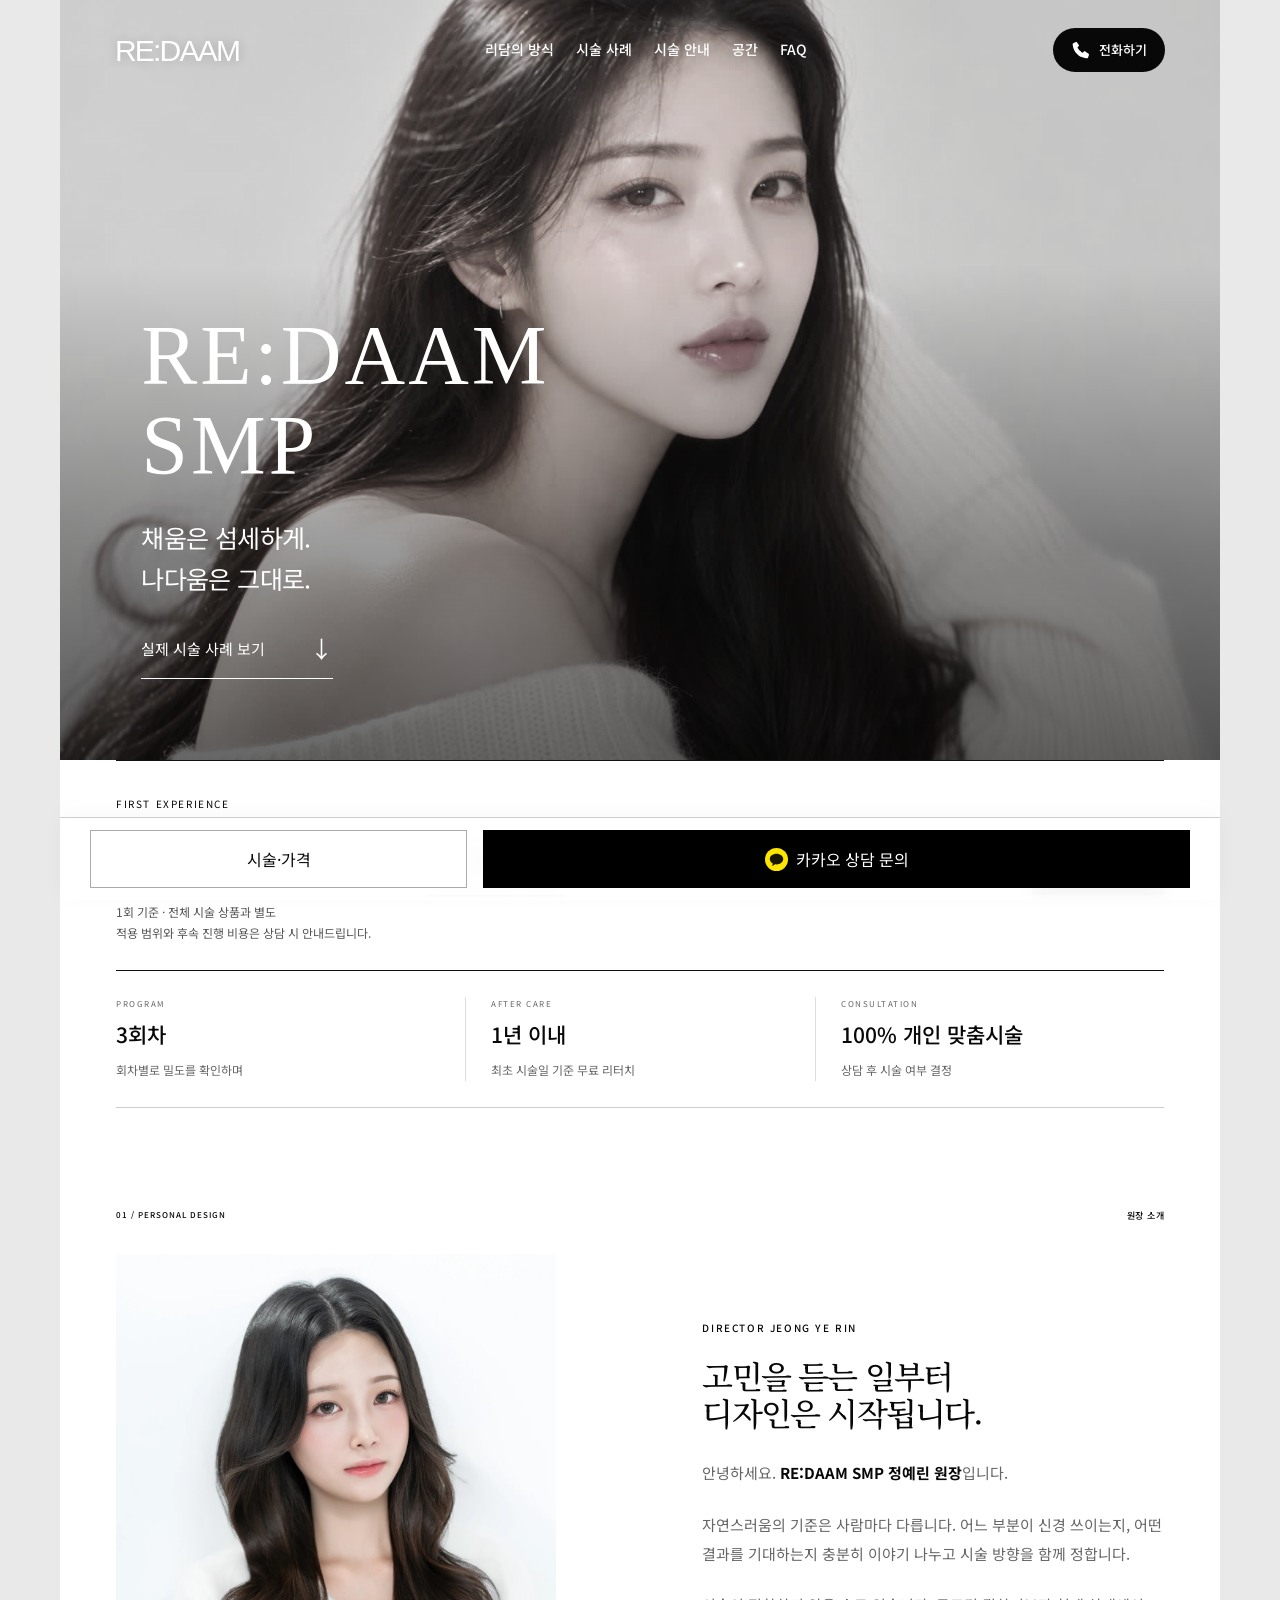
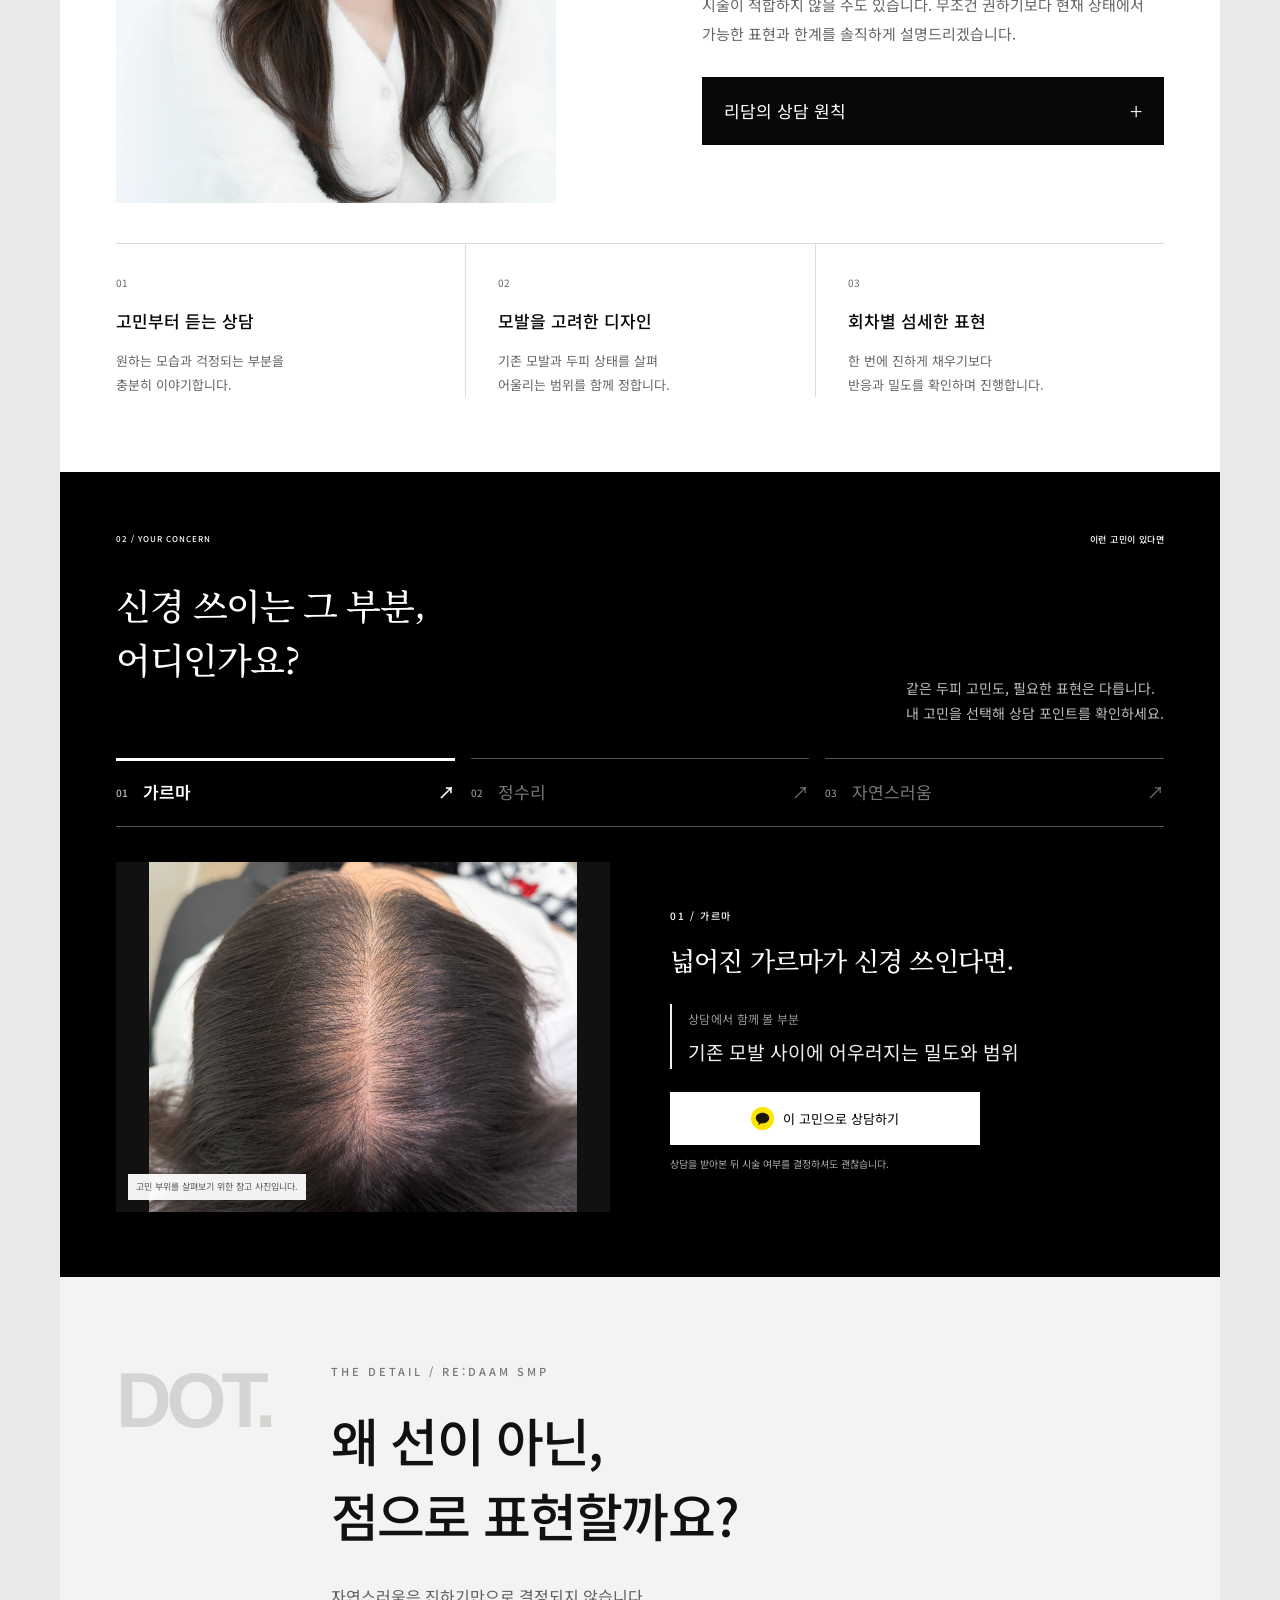
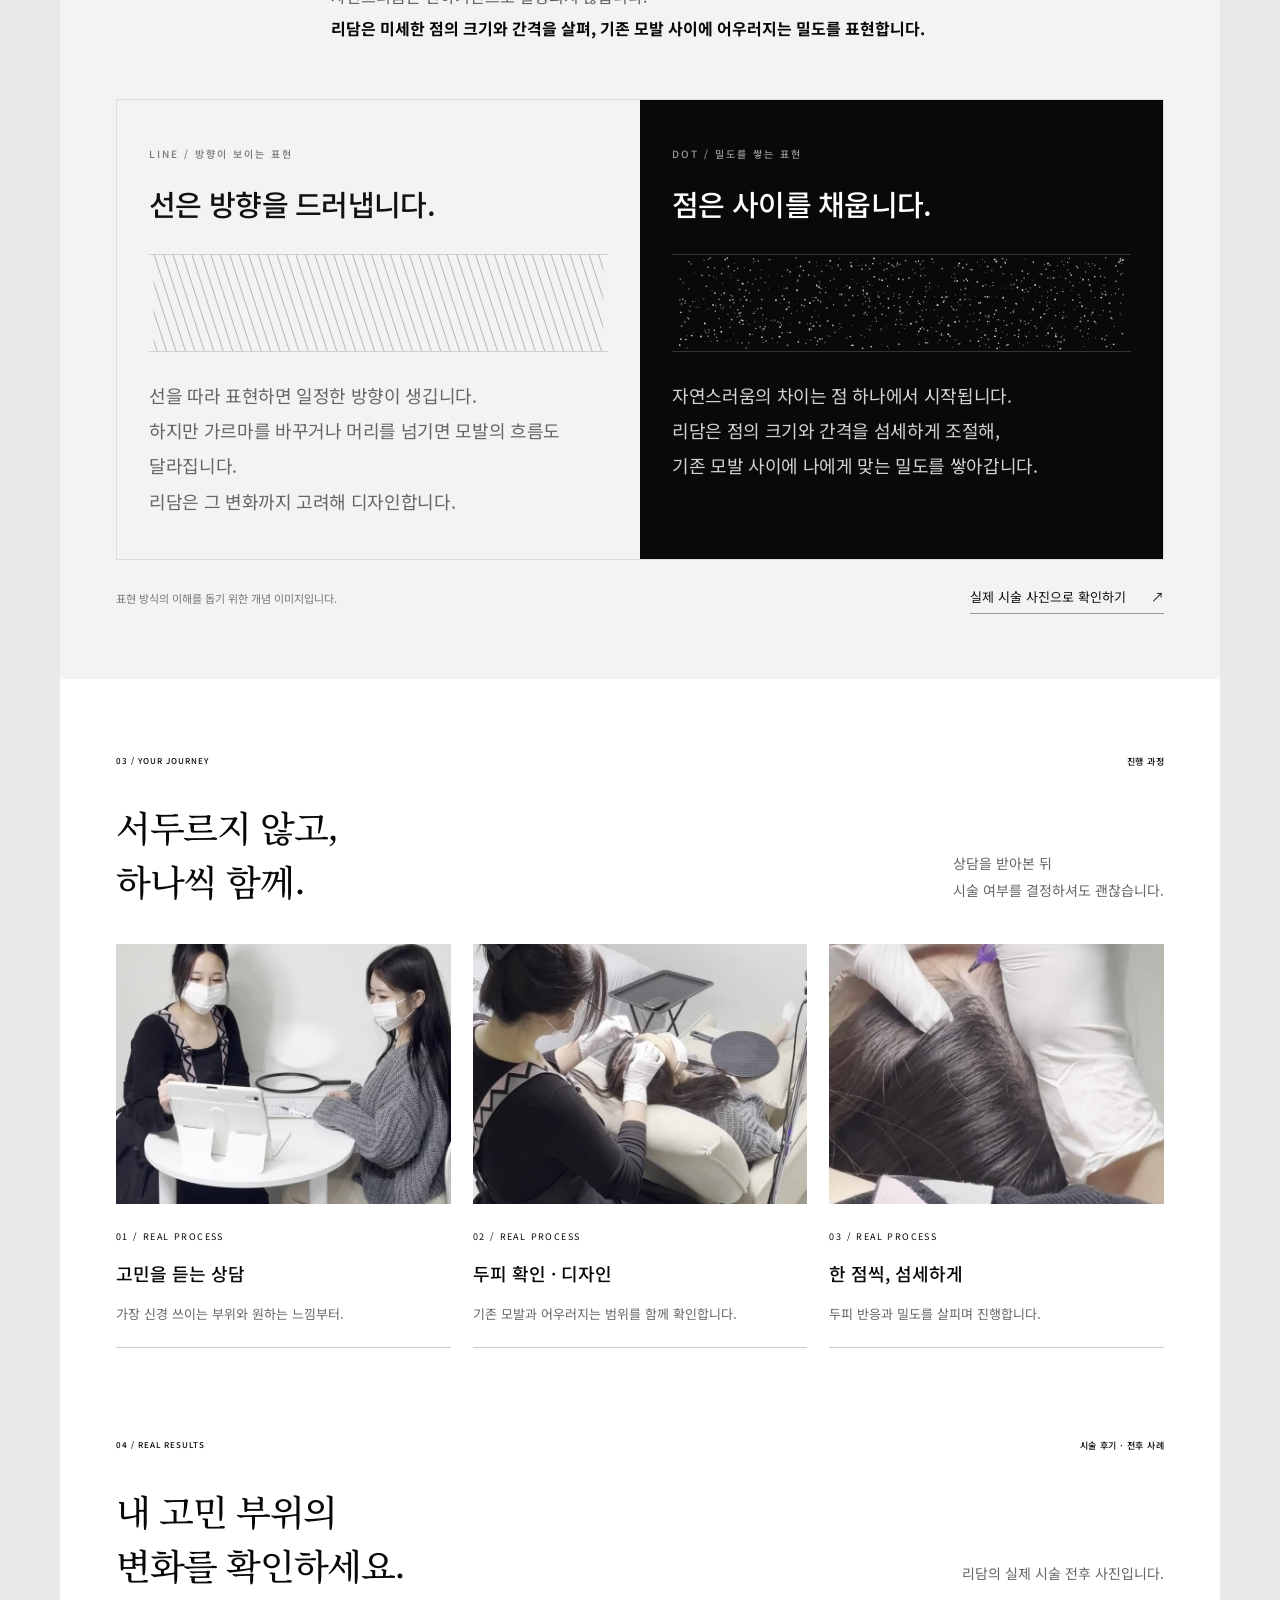
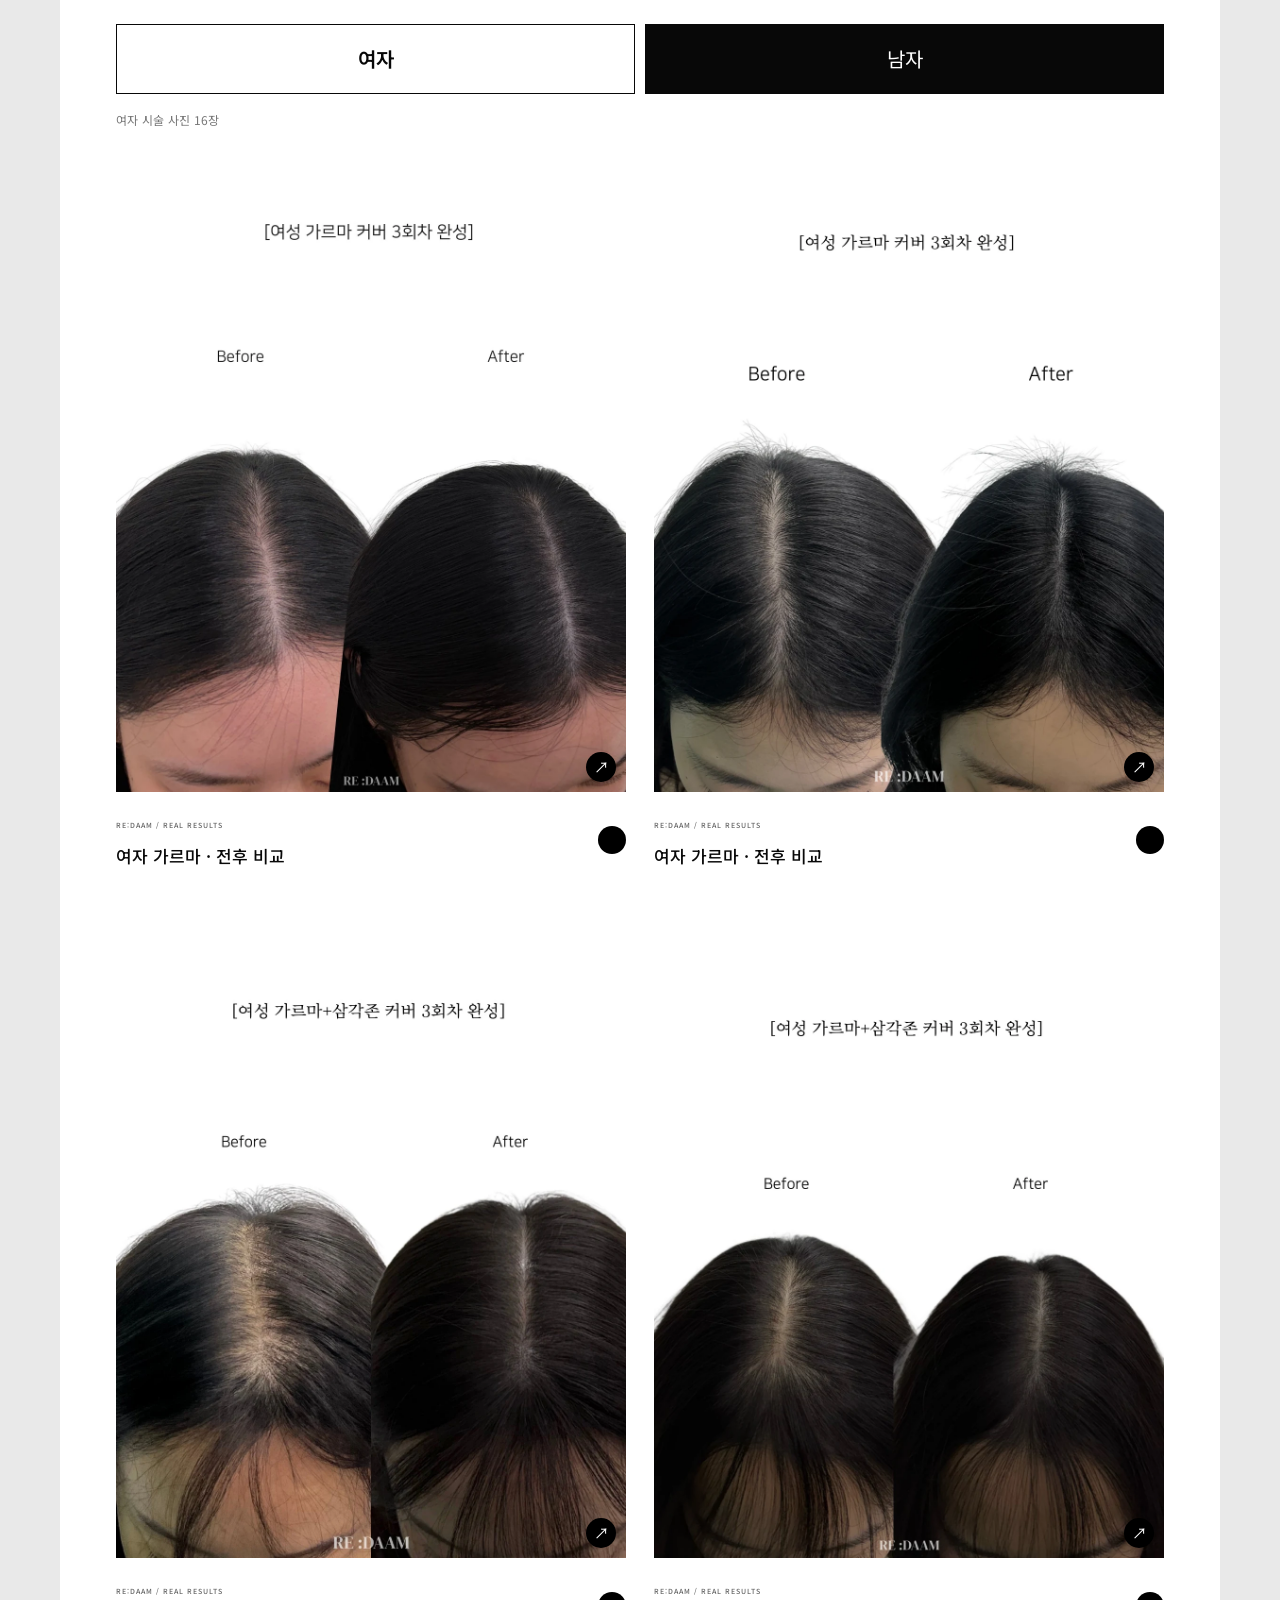
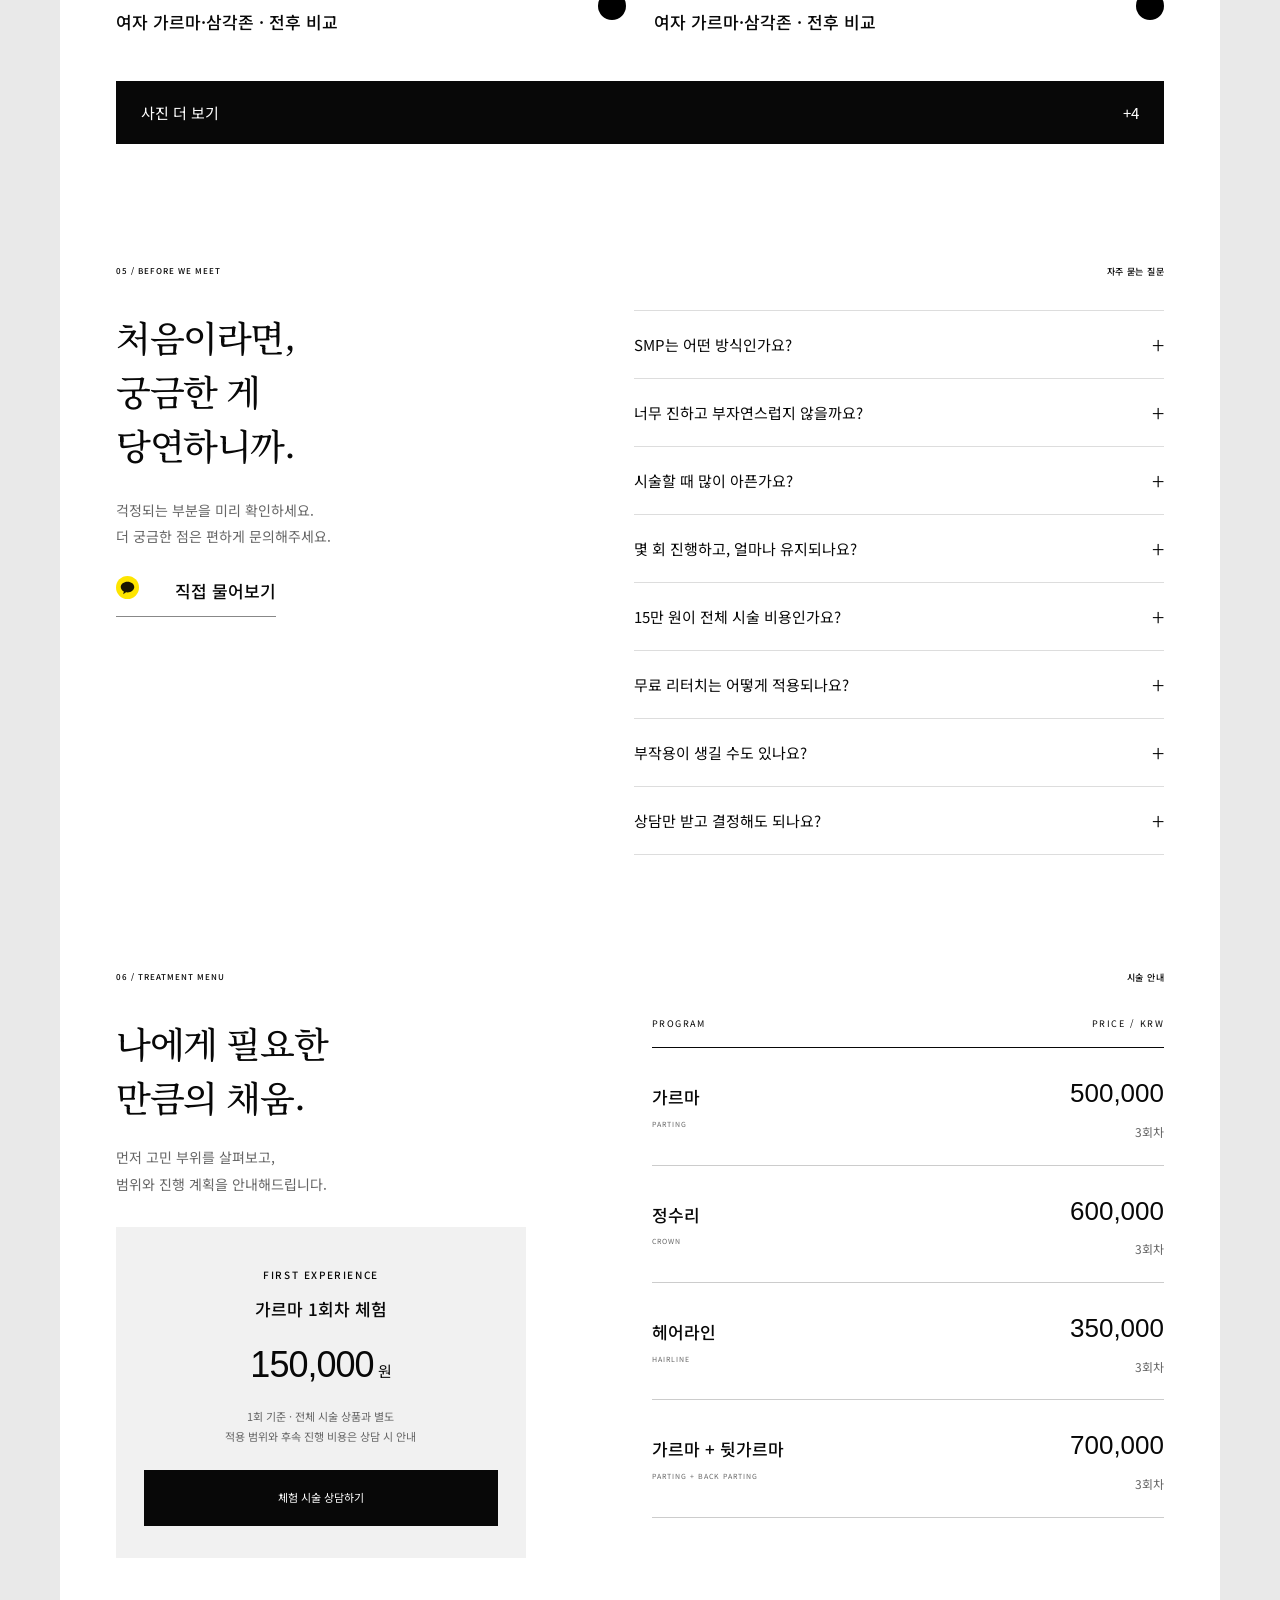
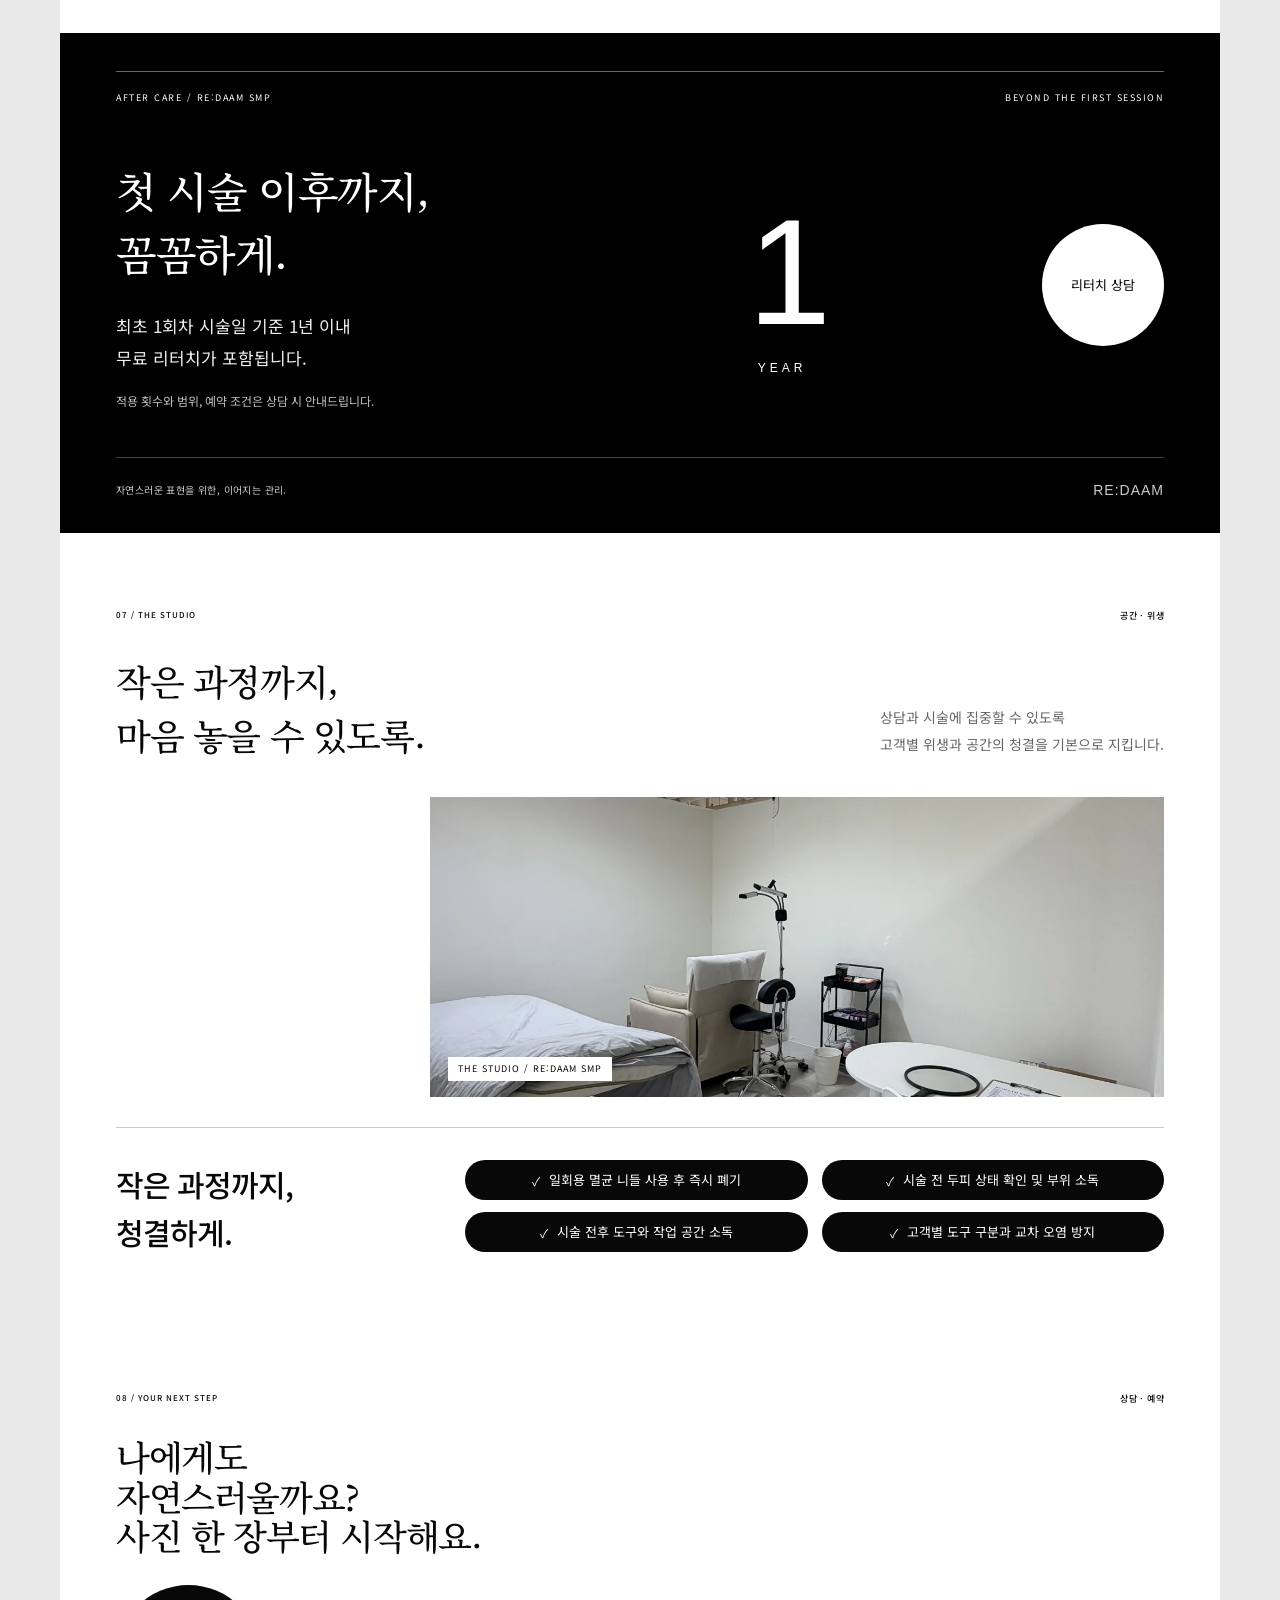
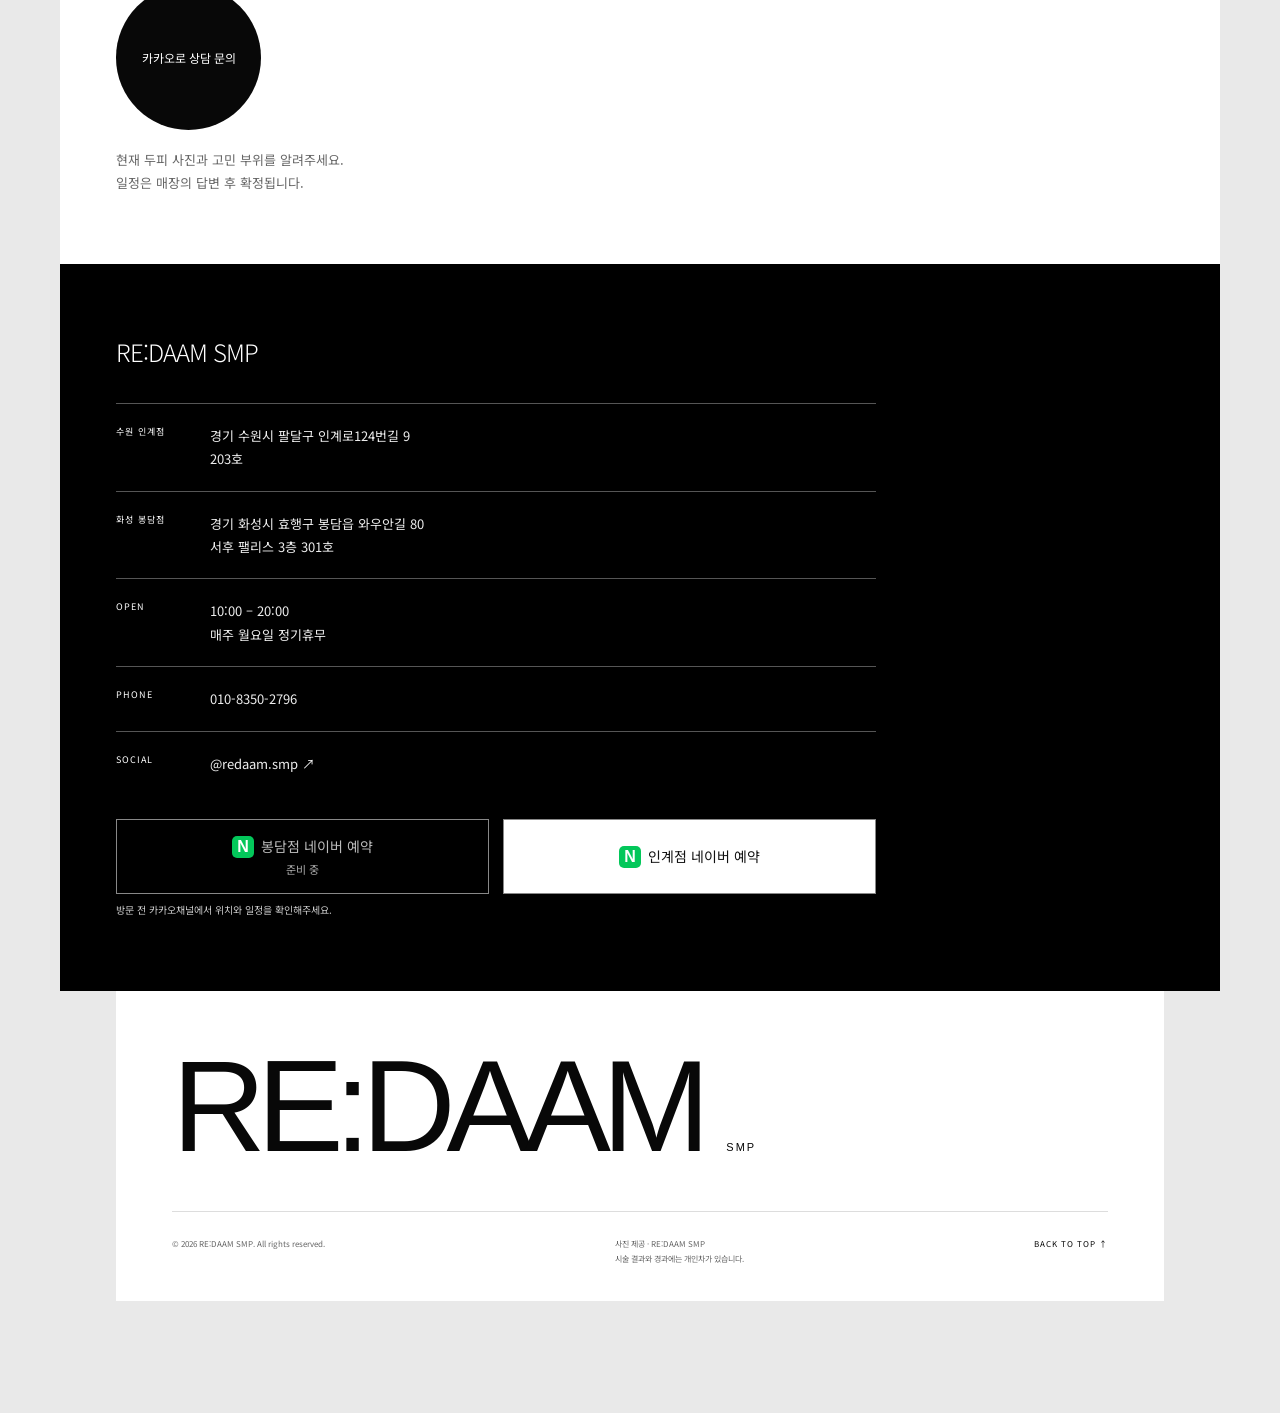
==== commit cddbb6f6: "Center white consultation content and simplify dark buttons" ====
--- a/index.html
+++ b/index.html
@@ -4,22 +4,22 @@
 <meta charset="utf-8"><script>if("scrollRestoration" in history)history.scrollRestoration="manual";if(performance.getEntriesByType("navigation")[0]?.type==="reload"){history.replaceState(null,"",location.pathname+location.search);addEventListener("load",()=>requestAnimationFrame(()=>window.scrollTo({top:0,left:0,behavior:"instant"})),{once:true});}</script><meta name="viewport" content="width=device-width,initial-scale=1"><meta name="robots" content="noindex,nofollow">
 <title>RE:DAAM SMP — 내 머리처럼, 자연스럽게</title>
 <meta name="description" content="수원 인계 · 화성 봉담 RE:DAAM SMP. 가르마·정수리·헤어라인의 고민을 듣고 자연스러운 밀도를 함께 찾습니다. 정예린 원장과 카카오 상담을 시작하세요.">
-<meta name="theme-color" content="#ffffff"><meta property="og:title" content="RE:DAAM SMP | 내 머리처럼, 자연스럽게"><meta property="og:description" content="비쳐 보이는 가르마, 나에게 어울리는 밀도를 함께 찾습니다."><meta property="og:type" content="website"><link rel="icon" href="data:image/svg+xml,%3Csvg xmlns='http://www.w3.org/2000/svg' viewBox='0 0 64 64'%3E%3Crect width='64' height='64' rx='32' fill='%23232320'/%3E%3Ctext x='17' y='45' font-family='serif' font-size='42' fill='%23f6f3ed'%3ER%3C/text%3E%3C/svg%3E"><link rel="stylesheet" href="./style.css?v=stable-motion-1">
+<meta name="theme-color" content="#ffffff"><meta property="og:title" content="RE:DAAM SMP | 내 머리처럼, 자연스럽게"><meta property="og:description" content="비쳐 보이는 가르마, 나에게 어울리는 밀도를 함께 찾습니다."><meta property="og:type" content="website"><link rel="icon" href="data:image/svg+xml,%3Csvg xmlns='http://www.w3.org/2000/svg' viewBox='0 0 64 64'%3E%3Crect width='64' height='64' rx='32' fill='%23232320'/%3E%3Ctext x='17' y='45' font-family='serif' font-size='42' fill='%23f6f3ed'%3ER%3C/text%3E%3C/svg%3E"><link rel="stylesheet" href="./style.css?v=centered-consult-1">
 <meta property="og:image" content="https://redaam-smp.github.io/share-director.png"><meta property="og:image:secure_url" content="https://redaam-smp.github.io/share-director.png"><meta property="og:image:type" content="image/png"><meta property="og:image:width" content="1200"><meta property="og:image:height" content="630"><meta property="og:image:alt" content="리담 SMP 정예린 원장 프로필"><meta name="twitter:card" content="summary_large_image"><meta name="twitter:image" content="https://redaam-smp.github.io/share-director.png">
-<style>.kakao-mark{width:23px;height:23px;flex:none;display:block}.mobile-dock>a:last-child{display:flex;align-items:center;justify-content:center;gap:8px}.booking-label{display:inline-flex;align-items:center;justify-content:center;gap:7px}.naver-mark{display:inline-flex;align-items:center;justify-content:center;background:#03c75a;color:#fff;font-family:Arial,sans-serif;font-weight:900;font-size:16px;line-height:1;width:22px;height:22px;border-radius:5px;flex:none}@media(max-width:420px){.branch-booking-actions .booking-label{font-size:12px;gap:5px}.branch-booking-actions .naver-mark{width:18px;height:18px;font-size:13px}.mobile-dock>a:last-child{gap:6px}.kakao-mark{width:21px;height:21px}}</style><style>.phone-mark{width:20px;height:20px;display:block;flex:none}.header-cta{display:inline-flex;align-items:center;justify-content:center;gap:8px;color:#fff}.kakao-mark{display:inline-block;vertical-align:middle;margin-right:8px}.mobile-dock .kakao-mark{margin-right:0}.case-info a .kakao-mark{margin:0;width:24px;height:24px}.button .kakao-mark,.text-link .kakao-mark{flex:none}.aftercare-circle .kakao-mark{margin:0 0 8px}.aftercare-circle{display:flex;flex-direction:column;align-items:center;justify-content:center}</style></head>
+<style>.kakao-mark{width:23px;height:23px;flex:none;display:block}.mobile-dock>a:last-child{display:flex;align-items:center;justify-content:center;gap:8px}.booking-label{display:inline-flex;align-items:center;justify-content:center;gap:7px}.naver-mark{display:inline-flex;align-items:center;justify-content:center;background:#03c75a;color:#fff;font-family:Arial,sans-serif;font-weight:900;font-size:16px;line-height:1;width:22px;height:22px;border-radius:5px;flex:none}@media(max-width:420px){.branch-booking-actions .booking-label{font-size:12px;gap:5px}.branch-booking-actions .naver-mark{width:18px;height:18px;font-size:13px}.mobile-dock>a:last-child{gap:6px}.kakao-mark{width:21px;height:21px}}</style><style>.phone-mark{width:20px;height:20px;display:block;flex:none}.header-cta{display:inline-flex;align-items:center;justify-content:center;gap:8px;color:#fff}.kakao-mark{display:inline-block;vertical-align:middle;margin-right:8px}.mobile-dock .kakao-mark{margin-right:0}.case-info a .kakao-mark{margin:0;width:24px;height:24px}.button .kakao-mark,.text-link .kakao-mark{flex:none}.aftercare-circle .kakao-mark{margin:0 0 8px}.aftercare-circle{display:flex;flex-direction:column;align-items:center;justify-content:center}</style><style>.concern-explain .button{justify-content:center;gap:9px;text-align:center}.concern-explain .button .kakao-mark{margin:0;flex:none}</style></head>
 <body>
 <a class="skip" href="#main">본문 바로가기</a>
 
 <header class="header wrap"><a class="wordmark" href="#" aria-label="RE:DAAM SMP 처음으로">RE:DAAM<span>S C A L P　M I C R O P I G M E N T A T I O N</span></a><nav aria-label="주 메뉴"><a href="#method">리담의 방식</a><a href="#portfolio">시술 사례</a><a href="#menu">시술 안내</a><a href="#space">공간</a><a href="#faq">FAQ</a></nav><a class="header-cta" href="tel:01083502796" aria-label="매장 전화하기 010-8350-2796"><svg class="phone-mark" viewBox="0 0 24 24" aria-hidden="true"><path fill="currentColor" d="m6.6 2 3.2 4.7-2 2.4c1.3 2.6 3.5 4.8 6.1 6.1l2.4-2 4.7 3.2c.5.3.7.9.5 1.5l-1 3c-.2.7-.9 1.1-1.6 1.1C9.6 21.4 2.6 14.4 2 5.1c0-.7.4-1.4 1.1-1.6l3-1c.2-.1.4-.1.5-.5Z"/></svg>전화하기</a></header>
 <main id="main">
 <section id="top" class="hero wrap" aria-labelledby="hero-title">
-<div class="brand-stage"><video id="hero-video" autoplay muted loop playsinline preload="auto" poster="./hero-ai-soft-poster.jpg" width="1664" height="1248" aria-label="리담 SMP AI 브랜드 이미지 영상"><source src="./hero-ai-soft.mp4" type="video/mp4"></video><div class="brand-shade"></div><div class="brand-copy"><h1 id="hero-title">RE:DAAM<br>SMP</h1><p class="brand-tagline">채움은 섬세하게.<br>나다움은 그대로.</p><a class="brand-results" href="#portfolio">실제 시술 사례 보기 <span>↓</span></a></div></div><div class="hero-followup wrap"><aside class="hero-event" aria-label="이벤트 안내"><div><span class="event-kicker">FIRST EXPERIENCE</span><h2>가르마 1회차 체험 <strong>15만 원</strong></h2><p>1회 기준 · 전체 시술 상품과 별도<br>적용 범위와 후속 진행 비용은 상담 시 안내드립니다.</p></div><a href="https://pf.kakao.com/_tzHvn" target="_blank" rel="noopener noreferrer"><svg class="kakao-mark" viewBox="0 0 32 32" aria-hidden="true"><circle cx="16" cy="16" r="16" fill="#FEE500"/><path d="M16 8c-5.2 0-9.4 3.3-9.4 7.4 0 2.6 1.7 4.9 4.3 6.2l-.9 3.7 4-2.6c.7.1 1.3.2 2 .2 5.2 0 9.4-3.3 9.4-7.5S21.2 8 16 8Z" fill="#191600"/></svg>이벤트 상담하기 </a></aside><div class="key-facts"><div><span>PROGRAM</span><strong>3회차</strong><p>회차별로 밀도를 확인하며</p></div><div><span>AFTER CARE</span><strong>1년 이내</strong><p>최초 시술일 기준 무료 리터치</p></div><div><span>CONSULTATION</span><strong>100% 개인 맞춤시술</strong><p>상담 후 시술 여부 결정</p></div></div></div>
+<div class="brand-stage"><video id="hero-video" autoplay muted loop playsinline preload="auto" poster="./hero-ai-soft-poster.jpg" width="1664" height="1248" aria-label="리담 SMP AI 브랜드 이미지 영상"><source src="./hero-ai-soft.mp4" type="video/mp4"></video><div class="brand-shade"></div><div class="brand-copy"><h1 id="hero-title">RE:DAAM<br>SMP</h1><p class="brand-tagline">채움은 섬세하게.<br>나다움은 그대로.</p><a class="brand-results" href="#portfolio">실제 시술 사례 보기 <span>↓</span></a></div></div><div class="hero-followup wrap"><aside class="hero-event" aria-label="이벤트 안내"><div><span class="event-kicker">FIRST EXPERIENCE</span><h2>가르마 1회차 체험 <strong>15만 원</strong></h2><p>1회 기준 · 전체 시술 상품과 별도<br>적용 범위와 후속 진행 비용은 상담 시 안내드립니다.</p></div><a href="https://pf.kakao.com/_tzHvn" target="_blank" rel="noopener noreferrer">이벤트 상담하기 </a></aside><div class="key-facts"><div><span>PROGRAM</span><strong>3회차</strong><p>회차별로 밀도를 확인하며</p></div><div><span>AFTER CARE</span><strong>1년 이내</strong><p>최초 시술일 기준 무료 리터치</p></div><div><span>CONSULTATION</span><strong>100% 개인 맞춤시술</strong><p>상담 후 시술 여부 결정</p></div></div></div>
 </section>
 <section class="wrap section director" id="approach"><div class="section-label"><span>01 / PERSONAL DESIGN</span><span>원장 소개</span></div><div class="director-grid"><div class="director-portrait"><img src="./director-profile.webp" alt="RE:DAAM SMP 정예린 원장" loading="lazy" width="800" height="1200"></div><div class="director-copy"><span class="eyebrow">DIRECTOR JEONG YE RIN</span><h2>고민을 듣는 일부터<br>디자인은 <span class="serif">시작됩니다.</span></h2><p>안녕하세요. <strong style="font-weight:700;color:#080808">RE:DAAM SMP 정예린 원장</strong>입니다.</p><p>자연스러움의 기준은 사람마다 다릅니다. 어느 부분이 신경 쓰이는지, 어떤 결과를 기대하는지 충분히 이야기 나누고 시술 방향을 함께 정합니다.</p><p>시술이 적합하지 않을 수도 있습니다. 무조건 권하기보다 현재 상태에서 가능한 표현과 한계를 솔직하게 설명드리겠습니다.</p><details><summary>리담의 상담 원칙 <span>+</span></summary><p>비어 보이는 곳을 무조건 채우지 않습니다. 가장 신경 쓰이는 부위와 원하는 분위기를 먼저 듣고, 기존 모발과 두피 상태에 어우러지는 표현을 고민합니다.</p></details></div></div><div class="principles"><article><span>01</span><h3>고민부터 듣는 상담</h3><p>원하는 모습과 걱정되는 부분을<br>충분히 이야기합니다.</p></article><article><span>02</span><h3>모발을 고려한 디자인</h3><p>기존 모발과 두피 상태를 살펴<br>어울리는 범위를 함께 정합니다.</p></article><article><span>03</span><h3>회차별 섬세한 표현</h3><p>한 번에 진하게 채우기보다<br>반응과 밀도를 확인하며 진행합니다.</p></article></div></section>
 <section class="concerns concern-editorial" id="concerns"><div class="wrap section"><div class="section-label"><span>02 / YOUR CONCERN</span><span>이런 고민이 있다면</span></div><div class="concern-head"><h2>신경 쓰이는 그 부분,<br><span class="serif">어디인가요?</span></h2><p>같은 두피 고민도, 필요한 표현은 다릅니다.<br>내 고민을 선택해 상담 포인트를 확인하세요.</p></div><div class="concern-choices" role="group" aria-label="고민별 안내 선택"><button type="button" data-concern="part" aria-pressed="true" aria-controls="concern-panel-part" class="active"><span>01</span>가르마<span>↗</span></button><button type="button" data-concern="crown" aria-pressed="false" aria-controls="concern-panel-crown" class=""><span>02</span>정수리<span>↗</span></button><button type="button" data-concern="detail" aria-pressed="false" aria-controls="concern-panel-detail" class=""><span>03</span>자연스러움<span>↗</span></button></div><article class="concern-panel concern-part" id="concern-panel-part" ><figure><img src="./concern-part-close.png" alt="가르마 부위 참고 사진" loading="lazy"><figcaption>고민 부위를 살펴보기 위한 참고 사진입니다.</figcaption></figure><div class="concern-explain"><span class="eyebrow">01 / 가르마</span><h3>넓어진 가르마가 신경 쓰인다면.</h3><div class="look-point"><span style="font-size:12px">상담에서 함께 볼 부분</span><p style="font-size:clamp(17px,1.5vw,22px);line-height:1.65">기존 모발 사이에 어우러지는 밀도와 범위</p></div><a class="button dark" href="https://pf.kakao.com/_tzHvn" target="_blank" rel="noopener noreferrer"><svg class="kakao-mark" viewBox="0 0 32 32" aria-hidden="true"><circle cx="16" cy="16" r="16" fill="#FEE500"/><path d="M16 8c-5.2 0-9.4 3.3-9.4 7.4 0 2.6 1.7 4.9 4.3 6.2l-.9 3.7 4-2.6c.7.1 1.3.2 2 .2 5.2 0 9.4-3.3 9.4-7.5S21.2 8 16 8Z" fill="#191600"/></svg>이 고민으로 상담하기 </a><small>상담을 받아본 뒤 시술 여부를 결정하셔도 괜찮습니다.</small></div></article><article class="concern-panel concern-crown" id="concern-panel-crown" hidden><figure><img src="./concern-crown-close.png" alt="정수리 부위 참고 사진" loading="lazy"><figcaption>고민 부위를 살펴보기 위한 참고 사진입니다.</figcaption></figure><div class="concern-explain"><span class="eyebrow">02 / 정수리</span><h3>사진 속 정수리가 유독 비쳐 보인다면.</h3><div class="look-point"><span style="font-size:12px">상담에서 함께 볼 부분</span><p style="font-size:clamp(17px,1.5vw,22px);line-height:1.65">가까이 본 모습과 전체적인 균형</p></div><a class="button dark" href="https://pf.kakao.com/_tzHvn" target="_blank" rel="noopener noreferrer"><svg class="kakao-mark" viewBox="0 0 32 32" aria-hidden="true"><circle cx="16" cy="16" r="16" fill="#FEE500"/><path d="M16 8c-5.2 0-9.4 3.3-9.4 7.4 0 2.6 1.7 4.9 4.3 6.2l-.9 3.7 4-2.6c.7.1 1.3.2 2 .2 5.2 0 9.4-3.3 9.4-7.5S21.2 8 16 8Z" fill="#191600"/></svg>이 고민으로 상담하기 </a><small>상담을 받아본 뒤 시술 여부를 결정하셔도 괜찮습니다.</small></div></article><article class="concern-panel concern-detail" id="concern-panel-detail" hidden><figure><img src="./concern-detail.jpg" alt="타샵 도트와 리담 도트 비교 사진. 원본 내 표기 참고" loading="lazy"><figcaption>원본 사진의 비교 표기를 참고해주세요.</figcaption></figure><div class="concern-explain"><span class="eyebrow">03 / 자연스러움</span><h3>채우고 싶지만, 진해질까 걱정된다면.</h3><div class="look-point"><span style="font-size:12px">상담에서 함께 볼 부분</span><p style="font-size:clamp(17px,1.5vw,22px);line-height:1.65">점 하나의 크기·간격과 모발 사이의 조화</p></div><a class="button dark" href="https://pf.kakao.com/_tzHvn" target="_blank" rel="noopener noreferrer"><svg class="kakao-mark" viewBox="0 0 32 32" aria-hidden="true"><circle cx="16" cy="16" r="16" fill="#FEE500"/><path d="M16 8c-5.2 0-9.4 3.3-9.4 7.4 0 2.6 1.7 4.9 4.3 6.2l-.9 3.7 4-2.6c.7.1 1.3.2 2 .2 5.2 0 9.4-3.3 9.4-7.5S21.2 8 16 8Z" fill="#191600"/></svg>이 고민으로 상담하기 </a><small>상담을 받아본 뒤 시술 여부를 결정하셔도 괜찮습니다.</small></div></article></div></section>
 <section class="dot-section" id="dot-design"><div class="wrap section"><div class="dot-heading"><span class="dot-word">DOT.</span><div><span class="eyebrow">THE DETAIL / RE:DAAM SMP</span><h2>왜 선이 아닌,<br><span class="serif">점으로 표현할까요?</span></h2><p>자연스러움은 진하기만으로 결정되지 않습니다.<br><strong style="font-weight:700;color:#080808">리담은 미세한 점의 크기와 간격을 살펴,<br class="mobile-break"> 기존 모발 사이에 어우러지는 밀도를 표현합니다.</strong></p></div></div><div class="dot-comparison"><article class="dot-card line-card"><span class="eyebrow">LINE / 방향이 보이는 표현</span><h3>선은 방향을 드러냅니다.</h3><svg viewBox="0 0 700 150" role="img" aria-label="일정한 방향으로 나란히 이어지는 선 개념도"><defs><pattern id="line-pattern" width="14" height="14" patternTransform="rotate(-18)" patternUnits="userSpaceOnUse"><path d="M0 0 V14" stroke="#555" stroke-width="1.2"/></pattern></defs><rect width="700" height="150" fill="url(#line-pattern)"/></svg><p>선을 따라 표현하면 일정한 방향이 생깁니다.<br>하지만 가르마를 바꾸거나 머리를 넘기면 모발의 흐름도 달라집니다.<br>리담은 그 변화까지 고려해 디자인합니다.</p></article><article class="dot-card dot-card-dark"><span class="eyebrow">DOT / 밀도를 쌓는 표현</span><h3>점은 사이를 채웁니다.</h3><svg viewBox="0 0 700 150" role="img" aria-label="크기와 간격을 달리해 밀도를 표현하는 점 개념도"><circle cx="452.8" cy="103.6" r="1.51" fill="white" opacity="0.33"/><circle cx="49.2" cy="121.0" r="0.95" fill="white" opacity="0.44"/><circle cx="567.9" cy="30.0" r="1.47" fill="white" opacity="0.50"/><circle cx="53.4" cy="134.3" r="1.17" fill="white" opacity="0.27"/><circle cx="584.3" cy="114.0" r="1.32" fill="white" opacity="0.60"/><circle cx="691.0" cy="5.7" r="1.53" fill="white" opacity="0.59"/><circle cx="179.0" cy="91.0" r="0.95" fill="white" opacity="0.60"/><circle cx="491.3" cy="78.4" r="0.74" fill="white" opacity="0.45"/><circle cx="213.0" cy="110.4" r="1.49" fill="white" opacity="0.67"/><circle cx="371.1" cy="28.2" r="1.29" fill="white" opacity="0.37"/><circle cx="694.1" cy="28.6" r="1.52" fill="white" opacity="0.23"/><circle cx="543.6" cy="53.2" r="1.17" fill="white" opacity="0.46"/><circle cx="217.1" cy="66.2" r="1.38" fill="white" opacity="0.42"/><circle cx="253.8" cy="115.0" r="0.81" fill="white" opacity="0.43"/><circle cx="361.4" cy="77.5" r="0.80" fill="white" opacity="0.66"/><circle cx="342.5" cy="17.0" r="0.95" fill="white" opacity="0.25"/><circle cx="241.9" cy="20.2" r="0.88" fill="white" opacity="0.54"/><circle cx="481.2" cy="46.6" r="1.07" fill="white" opacity="0.52"/><circle cx="409.4" cy="132.8" r="0.84" fill="white" opacity="0.67"/><circle cx="387.6" cy="131.0" r="1.27" fill="white" opacity="0.22"/><circle cx="43.8" cy="117.2" r="0.92" fill="white" opacity="0.58"/><circle cx="71.2" cy="83.8" r="1.02" fill="white" opacity="0.49"/><circle cx="6.4" cy="131.2" r="1.41" fill="white" opacity="0.65"/><circle cx="433.7" cy="36.2" r="0.82" fill="white" opacity="0.71"/><circle cx="231.9" cy="58.5" r="1.44" fill="white" opacity="0.42"/><circle cx="691.2" cy="30.1" r="1.42" fill="white" opacity="0.39"/><circle cx="99.0" cy="69.7" r="1.39" fill="white" opacity="0.28"/><circle cx="415.7" cy="125.5" r="0.68" fill="white" opacity="0.50"/><circle cx="220.1" cy="70.4" r="1.40" fill="white" opacity="0.47"/><circle cx="214.4" cy="32.9" r="1.39" fill="white" opacity="0.31"/><circle cx="499.1" cy="145.4" r="1.27" fill="white" opacity="0.74"/><circle cx="90.5" cy="90.3" r="1.20" fill="white" opacity="0.27"/><circle cx="304.1" cy="47.5" r="0.76" fill="white" opacity="0.45"/><circle cx="64.1" cy="134.7" r="0.80" fill="white" opacity="0.54"/><circle cx="495.1" cy="6.9" r="1.50" fill="white" opacity="0.75"/><circle cx="405.5" cy="78.0" r="1.42" fill="white" opacity="0.57"/><circle cx="157.5" cy="136.1" r="0.83" fill="white" opacity="0.54"/><circle cx="382.0" cy="112.8" r="0.98" fill="white" opacity="0.59"/><circle cx="148.3" cy="102.8" r="0.80" fill="white" opacity="0.42"/><circle cx="364.6" cy="107.1" r="1.47" fill="white" opacity="0.78"/><circle cx="329.6" cy="13.4" r="1.19" fill="white" opacity="0.56"/><circle cx="511.3" cy="10.8" r="1.37" fill="white" opacity="0.30"/><circle cx="579.7" cy="143.2" r="1.14" fill="white" opacity="0.48"/><circle cx="459.8" cy="23.1" r="1.24" fill="white" opacity="0.71"/><circle cx="650.8" cy="103.6" r="1.30" fill="white" opacity="0.78"/><circle cx="268.6" cy="51.7" r="1.54" fill="white" opacity="0.26"/><circle cx="243.1" cy="109.6" r="1.50" fill="white" opacity="0.68"/><circle cx="134.2" cy="117.3" r="0.85" fill="white" opacity="0.53"/><circle cx="428.9" cy="143.7" r="0.85" fill="white" opacity="0.42"/><circle cx="217.3" cy="45.9" r="0.80" fill="white" opacity="0.45"/><circle cx="188.4" cy="41.2" r="1.40" fill="white" opacity="0.28"/><circle cx="323.4" cy="9.8" r="0.70" fill="white" opacity="0.71"/><circle cx="546.6" cy="136.0" r="0.75" fill="white" opacity="0.67"/><circle cx="210.1" cy="116.1" r="1.16" fill="white" opacity="0.47"/><circle cx="432.7" cy="40.7" r="1.13" fill="white" opacity="0.71"/><circle cx="450.1" cy="111.2" r="1.52" fill="white" opacity="0.29"/><circle cx="539.7" cy="140.3" r="1.14" fill="white" opacity="0.42"/><circle cx="445.7" cy="19.7" r="1.33" fill="white" opacity="0.65"/><circle cx="21.0" cy="79.6" r="1.09" fill="white" opacity="0.64"/><circle cx="298.5" cy="16.1" r="0.67" fill="white" opacity="0.38"/><circle cx="70.2" cy="29.3" r="1.20" fill="white" opacity="0.73"/><circle cx="126.1" cy="83.5" r="1.09" fill="white" opacity="0.59"/><circle cx="667.2" cy="56.9" r="1.18" fill="white" opacity="0.51"/><circle cx="108.7" cy="70.0" r="1.52" fill="white" opacity="0.65"/><circle cx="142.5" cy="51.3" r="0.82" fill="white" opacity="0.46"/><circle cx="322.9" cy="23.2" r="1.04" fill="white" opacity="0.79"/><circle cx="275.4" cy="94.7" r="1.53" fill="white" opacity="0.44"/><circle cx="240.1" cy="65.9" r="0.79" fill="white" opacity="0.26"/><circle cx="100.7" cy="101.5" r="1.35" fill="white" opacity="0.67"/><circle cx="102.3" cy="44.2" r="1.47" fill="white" opacity="0.64"/><circle cx="273.5" cy="109.9" r="0.89" fill="white" opacity="0.27"/><circle cx="631.8" cy="126.5" r="1.09" fill="white" opacity="0.46"/><circle cx="637.3" cy="83.1" r="1.52" fill="white" opacity="0.23"/><circle cx="452.7" cy="40.1" r="1.29" fill="white" opacity="0.75"/><circle cx="18.7" cy="99.3" r="1.38" fill="white" opacity="0.50"/><circle cx="88.9" cy="74.3" r="1.28" fill="white" opacity="0.53"/><circle cx="394.3" cy="50.0" r="0.94" fill="white" opacity="0.36"/><circle cx="507.8" cy="5.7" r="1.19" fill="white" opacity="0.61"/><circle cx="313.8" cy="64.0" r="1.35" fill="white" opacity="0.51"/><circle cx="43.7" cy="106.5" r="1.52" fill="white" opacity="0.79"/><circle cx="599.8" cy="10.2" r="1.16" fill="white" opacity="0.33"/><circle cx="575.1" cy="22.2" r="1.10" fill="white" opacity="0.74"/><circle cx="137.6" cy="111.5" r="1.53" fill="white" opacity="0.47"/><circle cx="343.6" cy="15.6" r="1.47" fill="white" opacity="0.31"/><circle cx="522.2" cy="106.2" r="0.89" fill="white" opacity="0.79"/><circle cx="645.6" cy="92.7" r="1.03" fill="white" opacity="0.50"/><circle cx="309.5" cy="97.8" r="1.54" fill="white" opacity="0.28"/><circle cx="198.3" cy="79.4" r="1.21" fill="white" opacity="0.62"/><circle cx="640.0" cy="122.5" r="0.98" fill="white" opacity="0.46"/><circle cx="393.0" cy="136.1" r="0.85" fill="white" opacity="0.30"/><circle cx="217.6" cy="104.7" r="1.22" fill="white" opacity="0.47"/><circle cx="348.6" cy="100.3" r="1.42" fill="white" opacity="0.24"/><circle cx="356.3" cy="8.7" r="1.34" fill="white" opacity="0.51"/><circle cx="640.3" cy="102.3" r="1.35" fill="white" opacity="0.50"/><circle cx="537.6" cy="39.9" r="0.80" fill="white" opacity="0.56"/><circle cx="347.4" cy="81.0" r="1.38" fill="white" opacity="0.54"/><circle cx="471.2" cy="101.1" r="1.03" fill="white" opacity="0.68"/><circle cx="472.8" cy="90.3" r="1.44" fill="white" opacity="0.60"/><circle cx="319.9" cy="39.3" r="1.42" fill="white" opacity="0.77"/><circle cx="293.8" cy="89.0" r="1.18" fill="white" opacity="0.64"/><circle cx="373.5" cy="103.7" r="1.37" fill="white" opacity="0.37"/><circle cx="496.9" cy="114.9" r="1.19" fill="white" opacity="0.77"/><circle cx="641.1" cy="38.5" r="1.02" fill="white" opacity="0.73"/><circle cx="595.9" cy="33.7" r="0.85" fill="white" opacity="0.31"/><circle cx="688.5" cy="11.3" r="1.38" fill="white" opacity="0.65"/><circle cx="343.6" cy="12.5" r="1.05" fill="white" opacity="0.78"/><circle cx="86.3" cy="64.0" r="1.34" fill="white" opacity="0.36"/><circle cx="244.1" cy="77.5" r="1.05" fill="white" opacity="0.60"/><circle cx="667.9" cy="4.5" r="1.28" fill="white" opacity="0.45"/><circle cx="85.8" cy="100.5" r="1.30" fill="white" opacity="0.66"/><circle cx="397.1" cy="6.2" r="0.91" fill="white" opacity="0.66"/><circle cx="139.8" cy="99.3" r="0.94" fill="white" opacity="0.54"/><circle cx="511.4" cy="51.3" r="0.76" fill="white" opacity="0.78"/><circle cx="318.2" cy="118.1" r="0.77" fill="white" opacity="0.61"/><circle cx="554.8" cy="84.3" r="1.29" fill="white" opacity="0.78"/><circle cx="6.6" cy="89.2" r="1.34" fill="white" opacity="0.72"/><circle cx="436.9" cy="96.1" r="1.35" fill="white" opacity="0.31"/><circle cx="239.2" cy="17.8" r="0.88" fill="white" opacity="0.26"/><circle cx="133.3" cy="98.0" r="0.82" fill="white" opacity="0.34"/><circle cx="394.2" cy="52.3" r="0.80" fill="white" opacity="0.28"/><circle cx="622.9" cy="80.6" r="0.82" fill="white" opacity="0.35"/><circle cx="201.1" cy="137.8" r="1.35" fill="white" opacity="0.41"/><circle cx="206.7" cy="117.6" r="0.99" fill="white" opacity="0.50"/><circle cx="256.6" cy="61.6" r="1.47" fill="white" opacity="0.58"/><circle cx="667.8" cy="61.7" r="1.54" fill="white" opacity="0.63"/><circle cx="577.3" cy="66.6" r="0.87" fill="white" opacity="0.72"/><circle cx="95.1" cy="85.2" r="1.09" fill="white" opacity="0.79"/><circle cx="508.6" cy="110.1" r="0.71" fill="white" opacity="0.43"/><circle cx="469.8" cy="134.0" r="1.35" fill="white" opacity="0.78"/><circle cx="576.8" cy="79.1" r="1.52" fill="white" opacity="0.34"/><circle cx="352.4" cy="38.1" r="1.45" fill="white" opacity="0.52"/><circle cx="218.2" cy="139.6" r="0.87" fill="white" opacity="0.75"/><circle cx="412.3" cy="122.8" r="1.51" fill="white" opacity="0.51"/><circle cx="98.6" cy="94.9" r="1.38" fill="white" opacity="0.31"/><circle cx="94.9" cy="21.0" r="1.04" fill="white" opacity="0.67"/><circle cx="636.8" cy="26.5" r="1.09" fill="white" opacity="0.52"/><circle cx="603.5" cy="5.6" r="0.68" fill="white" opacity="0.40"/><circle cx="113.2" cy="59.0" r="0.82" fill="white" opacity="0.78"/><circle cx="134.1" cy="130.9" r="0.92" fill="white" opacity="0.28"/><circle cx="222.9" cy="130.8" r="1.53" fill="white" opacity="0.55"/><circle cx="494.8" cy="92.2" r="1.26" fill="white" opacity="0.75"/><circle cx="457.1" cy="133.2" r="0.99" fill="white" opacity="0.59"/><circle cx="322.3" cy="80.5" r="0.80" fill="white" opacity="0.68"/><circle cx="385.0" cy="115.4" r="1.29" fill="white" opacity="0.45"/><circle cx="16.0" cy="144.8" r="1.18" fill="white" opacity="0.31"/><circle cx="407.3" cy="48.9" r="0.86" fill="white" opacity="0.35"/><circle cx="432.3" cy="29.1" r="1.23" fill="white" opacity="0.35"/><circle cx="50.9" cy="118.9" r="0.68" fill="white" opacity="0.50"/><circle cx="87.7" cy="69.5" r="1.46" fill="white" opacity="0.54"/><circle cx="596.4" cy="89.7" r="0.87" fill="white" opacity="0.31"/><circle cx="577.9" cy="113.7" r="0.69" fill="white" opacity="0.75"/><circle cx="474.1" cy="128.6" r="1.02" fill="white" opacity="0.68"/><circle cx="296.3" cy="93.0" r="1.15" fill="white" opacity="0.56"/><circle cx="380.8" cy="22.1" r="1.10" fill="white" opacity="0.35"/><circle cx="54.8" cy="55.6" r="0.84" fill="white" opacity="0.47"/><circle cx="572.3" cy="14.5" r="0.83" fill="white" opacity="0.77"/><circle cx="603.4" cy="132.5" r="1.31" fill="white" opacity="0.52"/><circle cx="300.3" cy="21.6" r="1.30" fill="white" opacity="0.55"/><circle cx="418.9" cy="65.4" r="1.34" fill="white" opacity="0.67"/><circle cx="427.8" cy="80.5" r="0.99" fill="white" opacity="0.59"/><circle cx="666.6" cy="34.6" r="0.93" fill="white" opacity="0.70"/><circle cx="174.9" cy="73.8" r="1.54" fill="white" opacity="0.42"/><circle cx="123.1" cy="114.4" r="1.18" fill="white" opacity="0.62"/><circle cx="626.2" cy="62.0" r="1.05" fill="white" opacity="0.69"/><circle cx="42.3" cy="68.3" r="0.93" fill="white" opacity="0.65"/><circle cx="294.5" cy="16.0" r="1.14" fill="white" opacity="0.79"/><circle cx="90.0" cy="12.8" r="0.77" fill="white" opacity="0.69"/><circle cx="9.4" cy="68.7" r="1.33" fill="white" opacity="0.49"/><circle cx="26.6" cy="120.7" r="0.77" fill="white" opacity="0.55"/><circle cx="319.5" cy="92.3" r="1.14" fill="white" opacity="0.76"/><circle cx="569.7" cy="140.4" r="0.67" fill="white" opacity="0.78"/><circle cx="176.2" cy="108.4" r="0.66" fill="white" opacity="0.67"/><circle cx="598.6" cy="127.1" r="1.45" fill="white" opacity="0.29"/><circle cx="542.0" cy="102.6" r="1.17" fill="white" opacity="0.35"/><circle cx="529.7" cy="76.7" r="1.10" fill="white" opacity="0.36"/><circle cx="335.3" cy="15.8" r="1.43" fill="white" opacity="0.51"/><circle cx="371.8" cy="104.7" r="0.66" fill="white" opacity="0.76"/><circle cx="5.8" cy="37.4" r="1.33" fill="white" opacity="0.43"/><circle cx="520.0" cy="90.3" r="1.52" fill="white" opacity="0.25"/><circle cx="118.1" cy="123.5" r="0.76" fill="white" opacity="0.69"/><circle cx="215.2" cy="128.7" r="1.25" fill="white" opacity="0.29"/><circle cx="48.7" cy="18.9" r="1.55" fill="white" opacity="0.41"/><circle cx="131.1" cy="35.4" r="0.92" fill="white" opacity="0.68"/><circle cx="635.1" cy="94.8" r="1.34" fill="white" opacity="0.70"/><circle cx="74.0" cy="59.7" r="1.51" fill="white" opacity="0.61"/><circle cx="390.7" cy="117.7" r="1.26" fill="white" opacity="0.74"/><circle cx="59.2" cy="123.9" r="1.11" fill="white" opacity="0.57"/><circle cx="102.9" cy="102.2" r="1.39" fill="white" opacity="0.65"/><circle cx="345.6" cy="37.3" r="1.33" fill="white" opacity="0.80"/><circle cx="50.4" cy="116.2" r="1.36" fill="white" opacity="0.24"/><circle cx="61.3" cy="79.2" r="1.26" fill="white" opacity="0.38"/><circle cx="219.6" cy="134.4" r="1.23" fill="white" opacity="0.70"/><circle cx="270.3" cy="126.8" r="1.19" fill="white" opacity="0.68"/><circle cx="516.1" cy="139.6" r="0.98" fill="white" opacity="0.70"/><circle cx="384.5" cy="73.1" r="1.04" fill="white" opacity="0.55"/><circle cx="255.2" cy="22.6" r="1.07" fill="white" opacity="0.48"/><circle cx="172.6" cy="140.6" r="1.47" fill="white" opacity="0.46"/><circle cx="441.0" cy="137.9" r="0.94" fill="white" opacity="0.43"/><circle cx="662.8" cy="60.8" r="1.33" fill="white" opacity="0.51"/><circle cx="326.3" cy="111.4" r="0.73" fill="white" opacity="0.49"/><circle cx="19.0" cy="52.8" r="0.96" fill="white" opacity="0.57"/><circle cx="161.5" cy="105.6" r="1.28" fill="white" opacity="0.42"/><circle cx="50.8" cy="82.8" r="0.69" fill="white" opacity="0.68"/><circle cx="451.4" cy="14.4" r="1.13" fill="white" opacity="0.69"/><circle cx="95.8" cy="39.3" r="1.21" fill="white" opacity="0.61"/><circle cx="292.6" cy="127.5" r="0.98" fill="white" opacity="0.33"/><circle cx="97.9" cy="53.7" r="1.41" fill="white" opacity="0.41"/><circle cx="647.5" cy="89.6" r="1.53" fill="white" opacity="0.60"/><circle cx="296.3" cy="60.3" r="1.52" fill="white" opacity="0.65"/><circle cx="589.1" cy="69.1" r="1.31" fill="white" opacity="0.79"/><circle cx="481.0" cy="27.0" r="0.78" fill="white" opacity="0.48"/><circle cx="647.7" cy="13.7" r="0.81" fill="white" opacity="0.51"/><circle cx="97.6" cy="90.8" r="1.46" fill="white" opacity="0.65"/><circle cx="65.8" cy="69.0" r="1.38" fill="white" opacity="0.48"/><circle cx="206.8" cy="115.2" r="1.43" fill="white" opacity="0.75"/><circle cx="575.9" cy="141.1" r="0.82" fill="white" opacity="0.49"/><circle cx="526.1" cy="125.1" r="1.50" fill="white" opacity="0.46"/><circle cx="114.6" cy="23.7" r="1.23" fill="white" opacity="0.75"/><circle cx="131.6" cy="23.1" r="0.86" fill="white" opacity="0.42"/><circle cx="7.4" cy="76.1" r="1.50" fill="white" opacity="0.45"/><circle cx="690.4" cy="91.6" r="0.92" fill="white" opacity="0.63"/><circle cx="71.0" cy="21.9" r="0.70" fill="white" opacity="0.72"/><circle cx="317.3" cy="75.7" r="1.52" fill="white" opacity="0.35"/><circle cx="608.6" cy="11.6" r="0.97" fill="white" opacity="0.73"/><circle cx="59.6" cy="59.4" r="1.30" fill="white" opacity="0.72"/><circle cx="618.4" cy="45.7" r="0.78" fill="white" opacity="0.28"/><circle cx="592.6" cy="139.8" r="0.86" fill="white" opacity="0.43"/><circle cx="109.0" cy="101.1" r="0.81" fill="white" opacity="0.49"/><circle cx="422.8" cy="123.4" r="1.45" fill="white" opacity="0.75"/><circle cx="291.8" cy="91.5" r="1.05" fill="white" opacity="0.72"/><circle cx="290.0" cy="49.6" r="1.00" fill="white" opacity="0.44"/><circle cx="536.3" cy="42.5" r="0.87" fill="white" opacity="0.41"/><circle cx="14.3" cy="131.5" r="1.23" fill="white" opacity="0.80"/><circle cx="538.1" cy="25.0" r="1.48" fill="white" opacity="0.54"/><circle cx="496.3" cy="126.8" r="1.00" fill="white" opacity="0.68"/><circle cx="7.3" cy="110.7" r="1.46" fill="white" opacity="0.30"/><circle cx="329.8" cy="82.4" r="1.45" fill="white" opacity="0.68"/><circle cx="158.9" cy="49.5" r="0.93" fill="white" opacity="0.29"/><circle cx="89.7" cy="24.6" r="1.17" fill="white" opacity="0.60"/><circle cx="693.1" cy="93.9" r="0.73" fill="white" opacity="0.35"/><circle cx="557.9" cy="46.9" r="1.40" fill="white" opacity="0.78"/><circle cx="575.9" cy="85.7" r="1.02" fill="white" opacity="0.58"/><circle cx="684.2" cy="40.9" r="1.26" fill="white" opacity="0.63"/><circle cx="314.3" cy="65.6" r="0.68" fill="white" opacity="0.79"/><circle cx="256.2" cy="112.3" r="0.87" fill="white" opacity="0.48"/><circle cx="69.5" cy="119.4" r="1.53" fill="white" opacity="0.76"/><circle cx="376.2" cy="71.9" r="1.04" fill="white" opacity="0.61"/><circle cx="119.3" cy="90.8" r="0.96" fill="white" opacity="0.41"/><circle cx="515.5" cy="139.2" r="1.00" fill="white" opacity="0.38"/><circle cx="483.7" cy="107.5" r="0.91" fill="white" opacity="0.46"/><circle cx="486.0" cy="94.5" r="1.45" fill="white" opacity="0.49"/><circle cx="186.1" cy="4.6" r="1.03" fill="white" opacity="0.67"/><circle cx="582.5" cy="106.6" r="0.66" fill="white" opacity="0.36"/><circle cx="294.1" cy="72.8" r="1.21" fill="white" opacity="0.38"/><circle cx="677.7" cy="99.4" r="1.41" fill="white" opacity="0.32"/><circle cx="78.7" cy="4.8" r="1.35" fill="white" opacity="0.70"/><circle cx="512.3" cy="71.7" r="1.10" fill="white" opacity="0.39"/><circle cx="557.6" cy="111.1" r="1.25" fill="white" opacity="0.55"/><circle cx="593.1" cy="16.8" r="0.78" fill="white" opacity="0.73"/><circle cx="82.4" cy="105.6" r="0.71" fill="white" opacity="0.27"/><circle cx="253.7" cy="5.6" r="0.94" fill="white" opacity="0.40"/><circle cx="513.9" cy="140.7" r="1.20" fill="white" opacity="0.69"/><circle cx="590.0" cy="94.4" r="0.98" fill="white" opacity="0.77"/><circle cx="520.3" cy="46.6" r="1.45" fill="white" opacity="0.27"/><circle cx="143.6" cy="7.4" r="0.92" fill="white" opacity="0.56"/><circle cx="439.4" cy="138.6" r="1.27" fill="white" opacity="0.57"/><circle cx="319.0" cy="139.5" r="0.69" fill="white" opacity="0.59"/><circle cx="207.4" cy="74.9" r="1.53" fill="white" opacity="0.77"/><circle cx="156.3" cy="29.6" r="0.94" fill="white" opacity="0.36"/><circle cx="39.1" cy="31.7" r="1.40" fill="white" opacity="0.52"/><circle cx="211.1" cy="66.0" r="1.04" fill="white" opacity="0.31"/><circle cx="139.4" cy="133.9" r="1.46" fill="white" opacity="0.40"/><circle cx="261.5" cy="50.1" r="0.70" fill="white" opacity="0.46"/><circle cx="279.6" cy="7.3" r="0.85" fill="white" opacity="0.27"/><circle cx="605.7" cy="36.7" r="1.18" fill="white" opacity="0.59"/><circle cx="405.5" cy="95.0" r="0.79" fill="white" opacity="0.45"/><circle cx="34.1" cy="81.9" r="1.11" fill="white" opacity="0.32"/><circle cx="669.2" cy="125.7" r="0.99" fill="white" opacity="0.53"/><circle cx="340.9" cy="108.3" r="1.22" fill="white" opacity="0.60"/><circle cx="468.2" cy="11.1" r="0.88" fill="white" opacity="0.51"/><circle cx="616.7" cy="70.0" r="1.41" fill="white" opacity="0.53"/><circle cx="122.6" cy="87.9" r="0.82" fill="white" opacity="0.41"/><circle cx="301.9" cy="110.3" r="0.94" fill="white" opacity="0.43"/><circle cx="686.8" cy="24.9" r="1.04" fill="white" opacity="0.53"/><circle cx="692.3" cy="12.6" r="0.70" fill="white" opacity="0.63"/><circle cx="107.7" cy="55.2" r="1.29" fill="white" opacity="0.64"/><circle cx="164.7" cy="63.5" r="1.32" fill="white" opacity="0.65"/><circle cx="304.8" cy="103.3" r="0.74" fill="white" opacity="0.44"/><circle cx="11.0" cy="23.6" r="0.65" fill="white" opacity="0.25"/><circle cx="535.7" cy="101.5" r="0.90" fill="white" opacity="0.78"/><circle cx="231.8" cy="124.2" r="0.79" fill="white" opacity="0.23"/><circle cx="496.9" cy="86.3" r="1.42" fill="white" opacity="0.44"/><circle cx="509.7" cy="102.4" r="1.18" fill="white" opacity="0.41"/><circle cx="590.7" cy="122.6" r="1.01" fill="white" opacity="0.44"/><circle cx="347.7" cy="87.3" r="1.41" fill="white" opacity="0.76"/><circle cx="658.5" cy="21.4" r="1.14" fill="white" opacity="0.57"/><circle cx="627.8" cy="73.9" r="1.13" fill="white" opacity="0.66"/><circle cx="651.4" cy="15.0" r="0.78" fill="white" opacity="0.26"/><circle cx="215.5" cy="66.2" r="0.98" fill="white" opacity="0.57"/><circle cx="80.6" cy="17.8" r="1.45" fill="white" opacity="0.56"/><circle cx="415.3" cy="73.3" r="1.38" fill="white" opacity="0.65"/><circle cx="62.9" cy="133.0" r="1.03" fill="white" opacity="0.63"/><circle cx="223.2" cy="110.1" r="1.52" fill="white" opacity="0.51"/><circle cx="100.0" cy="89.9" r="1.12" fill="white" opacity="0.59"/><circle cx="401.0" cy="85.7" r="0.96" fill="white" opacity="0.52"/><circle cx="622.4" cy="17.1" r="0.66" fill="white" opacity="0.58"/><circle cx="176.8" cy="26.4" r="1.32" fill="white" opacity="0.60"/><circle cx="559.4" cy="60.5" r="0.68" fill="white" opacity="0.47"/><circle cx="233.7" cy="82.4" r="1.21" fill="white" opacity="0.62"/><circle cx="485.3" cy="97.4" r="1.33" fill="white" opacity="0.29"/><circle cx="376.5" cy="9.1" r="0.91" fill="white" opacity="0.45"/><circle cx="290.7" cy="54.3" r="1.30" fill="white" opacity="0.47"/><circle cx="578.1" cy="13.4" r="1.54" fill="white" opacity="0.68"/><circle cx="13.3" cy="71.6" r="1.44" fill="white" opacity="0.35"/><circle cx="524.3" cy="88.8" r="1.22" fill="white" opacity="0.68"/><circle cx="586.9" cy="35.9" r="1.55" fill="white" opacity="0.51"/><circle cx="467.1" cy="115.7" r="1.40" fill="white" opacity="0.37"/><circle cx="367.3" cy="23.1" r="0.87" fill="white" opacity="0.46"/><circle cx="602.8" cy="15.3" r="0.80" fill="white" opacity="0.66"/><circle cx="538.9" cy="67.1" r="1.16" fill="white" opacity="0.27"/><circle cx="598.0" cy="135.4" r="1.51" fill="white" opacity="0.46"/><circle cx="69.5" cy="62.1" r="1.22" fill="white" opacity="0.30"/><circle cx="138.0" cy="42.9" r="1.06" fill="white" opacity="0.49"/><circle cx="693.9" cy="122.5" r="1.38" fill="white" opacity="0.57"/><circle cx="373.4" cy="89.3" r="1.07" fill="white" opacity="0.31"/><circle cx="683.1" cy="59.8" r="0.94" fill="white" opacity="0.61"/><circle cx="274.2" cy="140.6" r="1.43" fill="white" opacity="0.80"/><circle cx="288.7" cy="22.2" r="1.52" fill="white" opacity="0.49"/><circle cx="253.7" cy="106.9" r="1.46" fill="white" opacity="0.24"/><circle cx="43.6" cy="134.7" r="0.75" fill="white" opacity="0.37"/><circle cx="564.9" cy="50.1" r="1.41" fill="white" opacity="0.36"/><circle cx="578.3" cy="121.7" r="1.54" fill="white" opacity="0.69"/><circle cx="62.0" cy="36.3" r="0.74" fill="white" opacity="0.56"/><circle cx="134.1" cy="93.2" r="1.38" fill="white" opacity="0.33"/><circle cx="580.4" cy="109.8" r="0.66" fill="white" opacity="0.70"/><circle cx="484.3" cy="103.5" r="1.23" fill="white" opacity="0.76"/><circle cx="448.9" cy="48.4" r="0.67" fill="white" opacity="0.61"/><circle cx="210.5" cy="96.7" r="1.37" fill="white" opacity="0.47"/><circle cx="334.2" cy="31.2" r="0.93" fill="white" opacity="0.37"/><circle cx="444.6" cy="7.7" r="0.98" fill="white" opacity="0.26"/><circle cx="473.6" cy="119.4" r="0.79" fill="white" opacity="0.34"/><circle cx="472.7" cy="74.4" r="1.45" fill="white" opacity="0.57"/><circle cx="617.0" cy="48.1" r="1.20" fill="white" opacity="0.54"/><circle cx="580.5" cy="140.7" r="0.67" fill="white" opacity="0.72"/><circle cx="117.9" cy="45.5" r="1.31" fill="white" opacity="0.37"/><circle cx="572.6" cy="91.7" r="1.48" fill="white" opacity="0.59"/><circle cx="601.3" cy="57.0" r="0.98" fill="white" opacity="0.80"/><circle cx="581.2" cy="15.9" r="1.17" fill="white" opacity="0.58"/><circle cx="121.6" cy="104.0" r="0.97" fill="white" opacity="0.51"/><circle cx="19.3" cy="10.4" r="1.05" fill="white" opacity="0.74"/><circle cx="504.9" cy="112.6" r="0.67" fill="white" opacity="0.39"/><circle cx="448.8" cy="61.6" r="1.40" fill="white" opacity="0.29"/><circle cx="325.6" cy="36.9" r="1.39" fill="white" opacity="0.27"/><circle cx="272.2" cy="37.9" r="0.67" fill="white" opacity="0.79"/><circle cx="406.6" cy="78.0" r="1.50" fill="white" opacity="0.66"/><circle cx="681.4" cy="111.1" r="1.00" fill="white" opacity="0.46"/><circle cx="413.7" cy="97.1" r="1.08" fill="white" opacity="0.39"/><circle cx="318.3" cy="115.3" r="1.19" fill="white" opacity="0.51"/><circle cx="160.8" cy="112.1" r="1.48" fill="white" opacity="0.67"/><circle cx="495.1" cy="126.5" r="1.36" fill="white" opacity="0.71"/><circle cx="497.7" cy="10.1" r="1.55" fill="white" opacity="0.79"/><circle cx="175.3" cy="30.3" r="0.78" fill="white" opacity="0.38"/><circle cx="316.7" cy="13.6" r="1.03" fill="white" opacity="0.34"/><circle cx="434.0" cy="132.0" r="1.35" fill="white" opacity="0.25"/><circle cx="345.9" cy="66.7" r="1.50" fill="white" opacity="0.36"/><circle cx="521.1" cy="30.5" r="0.78" fill="white" opacity="0.75"/><circle cx="80.0" cy="21.2" r="0.82" fill="white" opacity="0.27"/><circle cx="413.3" cy="21.2" r="1.48" fill="white" opacity="0.46"/><circle cx="603.4" cy="77.9" r="0.66" fill="white" opacity="0.65"/><circle cx="455.9" cy="69.4" r="0.83" fill="white" opacity="0.51"/><circle cx="420.9" cy="134.2" r="1.32" fill="white" opacity="0.25"/><circle cx="695.7" cy="6.8" r="0.76" fill="white" opacity="0.26"/><circle cx="559.9" cy="113.9" r="1.19" fill="white" opacity="0.48"/><circle cx="97.8" cy="104.9" r="1.28" fill="white" opacity="0.66"/><circle cx="558.4" cy="45.3" r="0.71" fill="white" opacity="0.23"/><circle cx="57.6" cy="33.9" r="0.82" fill="white" opacity="0.61"/><circle cx="157.6" cy="104.5" r="1.20" fill="white" opacity="0.53"/><circle cx="456.9" cy="77.7" r="0.97" fill="white" opacity="0.75"/><circle cx="661.0" cy="66.3" r="1.48" fill="white" opacity="0.71"/><circle cx="280.3" cy="44.3" r="0.81" fill="white" opacity="0.36"/><circle cx="630.9" cy="79.8" r="1.54" fill="white" opacity="0.68"/><circle cx="322.8" cy="58.9" r="0.99" fill="white" opacity="0.42"/><circle cx="44.6" cy="85.9" r="0.66" fill="white" opacity="0.38"/><circle cx="194.5" cy="78.0" r="1.34" fill="white" opacity="0.56"/><circle cx="73.0" cy="81.1" r="1.20" fill="white" opacity="0.37"/><circle cx="315.6" cy="65.9" r="1.04" fill="white" opacity="0.47"/><circle cx="688.1" cy="52.9" r="1.07" fill="white" opacity="0.59"/><circle cx="465.6" cy="65.1" r="1.06" fill="white" opacity="0.23"/><circle cx="146.9" cy="101.8" r="1.23" fill="white" opacity="0.22"/><circle cx="122.7" cy="37.5" r="0.93" fill="white" opacity="0.56"/><circle cx="160.1" cy="127.2" r="1.50" fill="white" opacity="0.79"/><circle cx="507.5" cy="119.8" r="0.71" fill="white" opacity="0.73"/><circle cx="287.3" cy="16.0" r="1.00" fill="white" opacity="0.26"/><circle cx="203.5" cy="130.8" r="0.75" fill="white" opacity="0.37"/><circle cx="213.2" cy="71.0" r="1.46" fill="white" opacity="0.38"/><circle cx="677.0" cy="62.0" r="0.81" fill="white" opacity="0.44"/><circle cx="282.7" cy="16.3" r="0.77" fill="white" opacity="0.63"/><circle cx="427.6" cy="33.8" r="0.76" fill="white" opacity="0.77"/><circle cx="236.3" cy="125.6" r="1.31" fill="white" opacity="0.25"/><circle cx="148.9" cy="129.6" r="0.84" fill="white" opacity="0.78"/><circle cx="525.8" cy="84.3" r="0.97" fill="white" opacity="0.28"/><circle cx="576.1" cy="73.5" r="0.97" fill="white" opacity="0.33"/><circle cx="374.6" cy="123.7" r="0.75" fill="white" opacity="0.66"/><circle cx="502.5" cy="143.6" r="0.83" fill="white" opacity="0.41"/><circle cx="628.6" cy="118.0" r="1.15" fill="white" opacity="0.46"/><circle cx="354.8" cy="114.4" r="0.71" fill="white" opacity="0.48"/><circle cx="84.6" cy="30.0" r="0.98" fill="white" opacity="0.23"/><circle cx="88.6" cy="122.2" r="0.86" fill="white" opacity="0.39"/><circle cx="309.3" cy="82.7" r="1.05" fill="white" opacity="0.68"/><circle cx="68.2" cy="82.2" r="0.95" fill="white" opacity="0.40"/><circle cx="145.4" cy="7.4" r="0.87" fill="white" opacity="0.70"/><circle cx="565.3" cy="73.5" r="1.22" fill="white" opacity="0.62"/><circle cx="456.3" cy="92.2" r="0.67" fill="white" opacity="0.72"/><circle cx="538.4" cy="54.5" r="1.46" fill="white" opacity="0.77"/><circle cx="346.1" cy="138.9" r="1.39" fill="white" opacity="0.59"/><circle cx="549.7" cy="89.0" r="0.71" fill="white" opacity="0.60"/><circle cx="188.4" cy="39.2" r="1.35" fill="white" opacity="0.40"/><circle cx="431.4" cy="85.2" r="1.13" fill="white" opacity="0.71"/><circle cx="49.6" cy="6.5" r="1.18" fill="white" opacity="0.55"/><circle cx="664.3" cy="86.6" r="1.08" fill="white" opacity="0.56"/><circle cx="555.0" cy="38.9" r="0.78" fill="white" opacity="0.49"/><circle cx="479.4" cy="124.5" r="1.17" fill="white" opacity="0.69"/><circle cx="174.7" cy="81.1" r="1.17" fill="white" opacity="0.64"/><circle cx="290.2" cy="144.6" r="1.20" fill="white" opacity="0.27"/><circle cx="119.2" cy="11.6" r="1.28" fill="white" opacity="0.24"/><circle cx="79.8" cy="92.3" r="0.84" fill="white" opacity="0.73"/><circle cx="487.0" cy="65.1" r="0.94" fill="white" opacity="0.27"/><circle cx="543.4" cy="107.7" r="0.97" fill="white" opacity="0.69"/><circle cx="136.0" cy="114.7" r="1.50" fill="white" opacity="0.51"/><circle cx="413.0" cy="65.8" r="1.34" fill="white" opacity="0.76"/><circle cx="58.6" cy="117.3" r="1.29" fill="white" opacity="0.63"/><circle cx="476.0" cy="7.1" r="0.83" fill="white" opacity="0.48"/><circle cx="208.4" cy="106.8" r="1.21" fill="white" opacity="0.54"/><circle cx="382.8" cy="100.8" r="1.38" fill="white" opacity="0.38"/><circle cx="593.9" cy="135.2" r="1.14" fill="white" opacity="0.62"/><circle cx="105.1" cy="19.9" r="0.68" fill="white" opacity="0.66"/><circle cx="143.9" cy="32.9" r="0.80" fill="white" opacity="0.34"/><circle cx="488.0" cy="48.7" r="0.81" fill="white" opacity="0.45"/><circle cx="13.0" cy="104.2" r="1.11" fill="white" opacity="0.73"/><circle cx="481.5" cy="95.4" r="1.12" fill="white" opacity="0.51"/><circle cx="540.8" cy="57.6" r="0.95" fill="white" opacity="0.65"/><circle cx="665.3" cy="47.1" r="0.92" fill="white" opacity="0.71"/><circle cx="614.3" cy="31.3" r="1.52" fill="white" opacity="0.66"/><circle cx="641.4" cy="129.5" r="0.71" fill="white" opacity="0.42"/><circle cx="448.9" cy="69.2" r="1.08" fill="white" opacity="0.58"/><circle cx="83.9" cy="35.0" r="0.90" fill="white" opacity="0.33"/><circle cx="412.0" cy="125.1" r="1.14" fill="white" opacity="0.56"/><circle cx="429.7" cy="35.9" r="0.69" fill="white" opacity="0.30"/><circle cx="221.2" cy="95.4" r="0.92" fill="white" opacity="0.37"/><circle cx="300.8" cy="116.4" r="1.06" fill="white" opacity="0.57"/><circle cx="166.5" cy="98.3" r="1.07" fill="white" opacity="0.44"/><circle cx="29.2" cy="72.3" r="0.90" fill="white" opacity="0.24"/><circle cx="71.4" cy="44.1" r="0.94" fill="white" opacity="0.40"/><circle cx="532.8" cy="123.4" r="0.79" fill="white" opacity="0.75"/><circle cx="495.2" cy="118.5" r="1.09" fill="white" opacity="0.29"/><circle cx="529.4" cy="39.1" r="1.19" fill="white" opacity="0.59"/><circle cx="590.6" cy="126.8" r="1.48" fill="white" opacity="0.71"/><circle cx="388.7" cy="56.3" r="1.50" fill="white" opacity="0.26"/><circle cx="602.5" cy="88.8" r="0.97" fill="white" opacity="0.65"/><circle cx="300.5" cy="46.3" r="0.98" fill="white" opacity="0.53"/><circle cx="196.3" cy="86.1" r="0.77" fill="white" opacity="0.55"/><circle cx="164.1" cy="121.0" r="1.52" fill="white" opacity="0.37"/><circle cx="513.5" cy="7.4" r="1.03" fill="white" opacity="0.49"/><circle cx="626.7" cy="43.3" r="0.75" fill="white" opacity="0.54"/><circle cx="396.3" cy="113.0" r="0.92" fill="white" opacity="0.41"/><circle cx="549.3" cy="119.8" r="0.82" fill="white" opacity="0.46"/><circle cx="189.3" cy="135.4" r="1.40" fill="white" opacity="0.66"/><circle cx="540.7" cy="103.4" r="1.05" fill="white" opacity="0.26"/><circle cx="203.1" cy="107.0" r="1.30" fill="white" opacity="0.27"/><circle cx="587.3" cy="24.6" r="0.92" fill="white" opacity="0.50"/><circle cx="221.4" cy="50.1" r="1.50" fill="white" opacity="0.65"/><circle cx="376.5" cy="9.6" r="1.01" fill="white" opacity="0.79"/><circle cx="129.9" cy="111.8" r="1.31" fill="white" opacity="0.52"/><circle cx="68.2" cy="77.4" r="1.46" fill="white" opacity="0.40"/><circle cx="558.5" cy="72.8" r="0.73" fill="white" opacity="0.54"/><circle cx="264.9" cy="47.4" r="0.98" fill="white" opacity="0.57"/><circle cx="338.6" cy="79.0" r="0.95" fill="white" opacity="0.73"/><circle cx="259.8" cy="70.8" r="0.75" fill="white" opacity="0.30"/><circle cx="110.6" cy="42.3" r="0.95" fill="white" opacity="0.61"/><circle cx="249.0" cy="53.2" r="0.95" fill="white" opacity="0.32"/><circle cx="636.4" cy="11.2" r="0.73" fill="white" opacity="0.71"/><circle cx="481.2" cy="124.6" r="1.42" fill="white" opacity="0.29"/><circle cx="59.2" cy="20.2" r="1.15" fill="white" opacity="0.63"/><circle cx="190.7" cy="130.9" r="0.70" fill="white" opacity="0.64"/><circle cx="683.8" cy="17.1" r="1.41" fill="white" opacity="0.56"/><circle cx="435.3" cy="85.5" r="0.94" fill="white" opacity="0.71"/><circle cx="624.4" cy="19.7" r="1.38" fill="white" opacity="0.46"/><circle cx="172.7" cy="23.5" r="1.39" fill="white" opacity="0.47"/><circle cx="372.5" cy="10.4" r="1.50" fill="white" opacity="0.39"/><circle cx="642.8" cy="18.0" r="0.78" fill="white" opacity="0.53"/><circle cx="27.5" cy="28.5" r="0.70" fill="white" opacity="0.70"/><circle cx="386.3" cy="31.8" r="1.30" fill="white" opacity="0.27"/><circle cx="132.5" cy="127.9" r="1.46" fill="white" opacity="0.67"/><circle cx="629.1" cy="35.5" r="0.74" fill="white" opacity="0.64"/><circle cx="388.5" cy="85.2" r="1.02" fill="white" opacity="0.56"/><circle cx="224.5" cy="73.3" r="1.19" fill="white" opacity="0.51"/><circle cx="532.7" cy="116.7" r="1.33" fill="white" opacity="0.65"/><circle cx="108.3" cy="144.7" r="1.52" fill="white" opacity="0.32"/><circle cx="52.5" cy="4.4" r="1.40" fill="white" opacity="0.42"/><circle cx="361.7" cy="35.8" r="1.35" fill="white" opacity="0.64"/><circle cx="120.4" cy="71.6" r="0.70" fill="white" opacity="0.35"/><circle cx="346.1" cy="29.7" r="0.66" fill="white" opacity="0.65"/><circle cx="299.7" cy="67.5" r="1.42" fill="white" opacity="0.39"/><circle cx="600.5" cy="51.6" r="0.79" fill="white" opacity="0.28"/><circle cx="377.4" cy="75.6" r="1.24" fill="white" opacity="0.74"/><circle cx="508.3" cy="66.6" r="1.50" fill="white" opacity="0.79"/><circle cx="487.0" cy="103.8" r="1.20" fill="white" opacity="0.30"/><circle cx="612.1" cy="41.9" r="1.21" fill="white" opacity="0.40"/><circle cx="246.4" cy="120.4" r="1.30" fill="white" opacity="0.44"/><circle cx="437.7" cy="73.3" r="0.83" fill="white" opacity="0.53"/><circle cx="369.3" cy="53.0" r="0.94" fill="white" opacity="0.41"/><circle cx="249.5" cy="85.0" r="0.74" fill="white" opacity="0.39"/><circle cx="419.7" cy="57.8" r="1.37" fill="white" opacity="0.27"/><circle cx="132.6" cy="69.3" r="1.30" fill="white" opacity="0.57"/><circle cx="222.4" cy="41.7" r="1.43" fill="white" opacity="0.30"/><circle cx="239.1" cy="126.9" r="0.95" fill="white" opacity="0.32"/><circle cx="561.1" cy="126.2" r="1.38" fill="white" opacity="0.45"/><circle cx="62.0" cy="128.0" r="1.14" fill="white" opacity="0.49"/><circle cx="49.8" cy="116.4" r="0.71" fill="white" opacity="0.38"/><circle cx="84.3" cy="62.7" r="1.07" fill="white" opacity="0.44"/><circle cx="612.1" cy="27.9" r="1.32" fill="white" opacity="0.29"/><circle cx="176.5" cy="120.8" r="1.25" fill="white" opacity="0.80"/><circle cx="492.3" cy="42.9" r="0.84" fill="white" opacity="0.76"/><circle cx="606.2" cy="96.0" r="1.16" fill="white" opacity="0.26"/><circle cx="329.8" cy="145.9" r="0.98" fill="white" opacity="0.26"/><circle cx="513.9" cy="109.2" r="1.51" fill="white" opacity="0.44"/><circle cx="336.4" cy="4.8" r="0.95" fill="white" opacity="0.48"/><circle cx="618.6" cy="85.0" r="0.98" fill="white" opacity="0.42"/><circle cx="311.1" cy="103.4" r="1.05" fill="white" opacity="0.56"/><circle cx="523.9" cy="87.1" r="1.04" fill="white" opacity="0.39"/><circle cx="191.3" cy="105.1" r="1.52" fill="white" opacity="0.64"/><circle cx="347.7" cy="14.4" r="1.02" fill="white" opacity="0.61"/><circle cx="120.4" cy="90.5" r="1.02" fill="white" opacity="0.59"/><circle cx="42.6" cy="8.2" r="1.04" fill="white" opacity="0.44"/><circle cx="83.2" cy="112.4" r="1.53" fill="white" opacity="0.28"/><circle cx="152.5" cy="101.5" r="1.51" fill="white" opacity="0.29"/><circle cx="171.8" cy="51.3" r="1.15" fill="white" opacity="0.59"/><circle cx="497.4" cy="118.0" r="1.32" fill="white" opacity="0.62"/><circle cx="304.2" cy="123.8" r="0.76" fill="white" opacity="0.33"/><circle cx="601.0" cy="98.1" r="1.35" fill="white" opacity="0.59"/><circle cx="307.6" cy="34.0" r="1.39" fill="white" opacity="0.69"/><circle cx="188.7" cy="18.6" r="0.80" fill="white" opacity="0.38"/><circle cx="222.1" cy="46.6" r="0.73" fill="white" opacity="0.66"/><circle cx="382.2" cy="86.4" r="1.16" fill="white" opacity="0.46"/><circle cx="589.9" cy="126.0" r="0.91" fill="white" opacity="0.79"/><circle cx="528.4" cy="75.6" r="1.38" fill="white" opacity="0.68"/><circle cx="101.6" cy="136.9" r="1.50" fill="white" opacity="0.31"/><circle cx="641.4" cy="114.7" r="0.99" fill="white" opacity="0.59"/><circle cx="429.5" cy="82.9" r="1.08" fill="white" opacity="0.30"/><circle cx="66.0" cy="98.8" r="1.24" fill="white" opacity="0.48"/><circle cx="94.9" cy="136.5" r="0.80" fill="white" opacity="0.76"/><circle cx="691.3" cy="74.8" r="1.03" fill="white" opacity="0.49"/><circle cx="134.5" cy="136.3" r="0.86" fill="white" opacity="0.68"/><circle cx="652.8" cy="106.4" r="1.49" fill="white" opacity="0.25"/><circle cx="425.6" cy="126.4" r="1.32" fill="white" opacity="0.63"/><circle cx="548.8" cy="28.8" r="0.74" fill="white" opacity="0.22"/><circle cx="566.8" cy="97.2" r="1.38" fill="white" opacity="0.75"/><circle cx="540.9" cy="36.2" r="1.42" fill="white" opacity="0.36"/><circle cx="550.3" cy="51.0" r="0.97" fill="white" opacity="0.63"/><circle cx="504.8" cy="18.4" r="1.37" fill="white" opacity="0.52"/><circle cx="193.0" cy="17.6" r="1.39" fill="white" opacity="0.66"/><circle cx="597.3" cy="145.7" r="1.48" fill="white" opacity="0.73"/><circle cx="427.3" cy="111.6" r="0.69" fill="white" opacity="0.35"/><circle cx="132.9" cy="114.6" r="0.88" fill="white" opacity="0.49"/><circle cx="349.8" cy="108.1" r="1.19" fill="white" opacity="0.52"/><circle cx="300.5" cy="71.8" r="1.32" fill="white" opacity="0.53"/><circle cx="397.6" cy="6.4" r="1.26" fill="white" opacity="0.40"/><circle cx="367.3" cy="57.7" r="0.84" fill="white" opacity="0.76"/><circle cx="188.1" cy="67.6" r="0.76" fill="white" opacity="0.43"/><circle cx="50.7" cy="31.8" r="1.22" fill="white" opacity="0.59"/><circle cx="103.4" cy="107.7" r="1.38" fill="white" opacity="0.49"/><circle cx="555.2" cy="11.1" r="1.23" fill="white" opacity="0.76"/><circle cx="83.8" cy="80.4" r="0.92" fill="white" opacity="0.49"/><circle cx="660.5" cy="58.9" r="0.67" fill="white" opacity="0.56"/><circle cx="383.4" cy="9.5" r="1.48" fill="white" opacity="0.32"/><circle cx="293.6" cy="65.2" r="1.15" fill="white" opacity="0.50"/><circle cx="263.2" cy="78.1" r="1.20" fill="white" opacity="0.77"/><circle cx="608.9" cy="23.2" r="1.44" fill="white" opacity="0.28"/><circle cx="25.1" cy="72.3" r="1.19" fill="white" opacity="0.48"/><circle cx="271.0" cy="11.5" r="1.17" fill="white" opacity="0.67"/><circle cx="351.8" cy="90.0" r="1.55" fill="white" opacity="0.27"/><circle cx="406.7" cy="137.0" r="0.87" fill="white" opacity="0.33"/><circle cx="211.6" cy="110.7" r="0.71" fill="white" opacity="0.76"/><circle cx="432.5" cy="19.9" r="1.06" fill="white" opacity="0.33"/><circle cx="512.0" cy="82.1" r="1.10" fill="white" opacity="0.70"/><circle cx="45.1" cy="120.9" r="0.97" fill="white" opacity="0.64"/><circle cx="290.6" cy="61.2" r="1.08" fill="white" opacity="0.43"/><circle cx="154.6" cy="70.4" r="1.51" fill="white" opacity="0.75"/><circle cx="23.3" cy="125.3" r="1.22" fill="white" opacity="0.79"/><circle cx="458.0" cy="134.8" r="0.72" fill="white" opacity="0.45"/><circle cx="450.9" cy="37.7" r="1.38" fill="white" opacity="0.56"/><circle cx="167.3" cy="68.7" r="1.38" fill="white" opacity="0.64"/><circle cx="60.3" cy="87.4" r="1.07" fill="white" opacity="0.79"/><circle cx="535.7" cy="103.8" r="0.81" fill="white" opacity="0.67"/><circle cx="359.0" cy="73.4" r="1.10" fill="white" opacity="0.72"/><circle cx="386.8" cy="65.1" r="1.25" fill="white" opacity="0.60"/><circle cx="501.1" cy="137.5" r="1.08" fill="white" opacity="0.79"/><circle cx="163.0" cy="7.6" r="0.67" fill="white" opacity="0.25"/><circle cx="282.0" cy="63.0" r="1.03" fill="white" opacity="0.39"/><circle cx="328.0" cy="142.3" r="0.91" fill="white" opacity="0.52"/><circle cx="582.6" cy="35.8" r="0.95" fill="white" opacity="0.49"/><circle cx="547.6" cy="106.3" r="1.17" fill="white" opacity="0.56"/><circle cx="224.6" cy="51.9" r="0.89" fill="white" opacity="0.76"/><circle cx="449.6" cy="52.3" r="1.51" fill="white" opacity="0.48"/><circle cx="24.5" cy="126.2" r="1.27" fill="white" opacity="0.36"/><circle cx="142.4" cy="113.1" r="0.87" fill="white" opacity="0.23"/><circle cx="19.0" cy="86.3" r="1.09" fill="white" opacity="0.31"/><circle cx="632.4" cy="38.1" r="1.42" fill="white" opacity="0.55"/><circle cx="627.8" cy="66.5" r="1.14" fill="white" opacity="0.33"/><circle cx="325.9" cy="94.7" r="0.82" fill="white" opacity="0.52"/><circle cx="583.1" cy="54.5" r="1.22" fill="white" opacity="0.67"/><circle cx="296.9" cy="41.2" r="0.83" fill="white" opacity="0.69"/><circle cx="216.5" cy="87.6" r="0.71" fill="white" opacity="0.43"/><circle cx="470.4" cy="74.8" r="1.20" fill="white" opacity="0.80"/><circle cx="346.6" cy="61.5" r="1.32" fill="white" opacity="0.49"/><circle cx="390.1" cy="136.8" r="1.35" fill="white" opacity="0.52"/><circle cx="577.6" cy="57.2" r="1.13" fill="white" opacity="0.34"/><circle cx="307.2" cy="5.6" r="1.52" fill="white" opacity="0.64"/><circle cx="121.4" cy="9.2" r="1.06" fill="white" opacity="0.35"/><circle cx="676.3" cy="97.7" r="1.47" fill="white" opacity="0.49"/><circle cx="328.4" cy="48.6" r="1.12" fill="white" opacity="0.77"/><circle cx="497.8" cy="85.8" r="1.42" fill="white" opacity="0.33"/><circle cx="438.4" cy="16.9" r="1.38" fill="white" opacity="0.44"/><circle cx="377.7" cy="139.0" r="1.29" fill="white" opacity="0.39"/><circle cx="600.3" cy="125.7" r="0.79" fill="white" opacity="0.35"/><circle cx="245.2" cy="37.4" r="1.19" fill="white" opacity="0.46"/><circle cx="10.2" cy="43.3" r="0.92" fill="white" opacity="0.57"/><circle cx="8.5" cy="110.5" r="1.54" fill="white" opacity="0.23"/><circle cx="379.4" cy="114.9" r="1.39" fill="white" opacity="0.78"/><circle cx="205.4" cy="31.3" r="1.40" fill="white" opacity="0.52"/><circle cx="232.0" cy="50.6" r="0.79" fill="white" opacity="0.39"/><circle cx="555.1" cy="86.1" r="1.04" fill="white" opacity="0.41"/><circle cx="22.4" cy="14.1" r="1.07" fill="white" opacity="0.50"/><circle cx="484.1" cy="17.8" r="1.35" fill="white" opacity="0.56"/><circle cx="4.8" cy="69.6" r="1.39" fill="white" opacity="0.34"/><circle cx="561.0" cy="106.1" r="0.66" fill="white" opacity="0.41"/><circle cx="662.2" cy="130.3" r="1.43" fill="white" opacity="0.52"/><circle cx="451.4" cy="71.1" r="0.67" fill="white" opacity="0.34"/><circle cx="544.6" cy="127.3" r="1.04" fill="white" opacity="0.65"/><circle cx="614.8" cy="55.1" r="1.04" fill="white" opacity="0.23"/><circle cx="379.5" cy="14.4" r="1.48" fill="white" opacity="0.34"/><circle cx="511.6" cy="12.6" r="1.21" fill="white" opacity="0.77"/><circle cx="30.4" cy="81.0" r="0.90" fill="white" opacity="0.47"/><circle cx="48.8" cy="126.3" r="1.16" fill="white" opacity="0.79"/><circle cx="401.2" cy="65.1" r="0.76" fill="white" opacity="0.74"/><circle cx="310.9" cy="100.8" r="0.88" fill="white" opacity="0.38"/><circle cx="542.8" cy="6.6" r="0.75" fill="white" opacity="0.69"/><circle cx="290.4" cy="55.9" r="1.14" fill="white" opacity="0.69"/><circle cx="226.3" cy="130.5" r="1.28" fill="white" opacity="0.47"/><circle cx="674.7" cy="88.1" r="1.30" fill="white" opacity="0.44"/><circle cx="217.3" cy="11.3" r="0.71" fill="white" opacity="0.71"/><circle cx="218.1" cy="47.7" r="1.46" fill="white" opacity="0.74"/><circle cx="338.5" cy="18.1" r="1.50" fill="white" opacity="0.40"/><circle cx="275.4" cy="58.3" r="0.66" fill="white" opacity="0.35"/><circle cx="301.6" cy="80.3" r="0.71" fill="white" opacity="0.33"/><circle cx="239.0" cy="39.9" r="1.07" fill="white" opacity="0.50"/><circle cx="272.3" cy="140.8" r="0.99" fill="white" opacity="0.77"/><circle cx="422.8" cy="109.4" r="1.16" fill="white" opacity="0.30"/><circle cx="440.1" cy="103.2" r="1.04" fill="white" opacity="0.58"/><circle cx="635.2" cy="142.5" r="1.06" fill="white" opacity="0.23"/><circle cx="187.3" cy="87.3" r="1.01" fill="white" opacity="0.37"/><circle cx="579.4" cy="83.0" r="0.98" fill="white" opacity="0.45"/><circle cx="170.6" cy="52.6" r="1.07" fill="white" opacity="0.36"/><circle cx="253.7" cy="61.4" r="1.45" fill="white" opacity="0.34"/><circle cx="171.1" cy="84.6" r="1.52" fill="white" opacity="0.71"/><circle cx="601.5" cy="95.0" r="0.85" fill="white" opacity="0.49"/><circle cx="377.0" cy="119.0" r="1.34" fill="white" opacity="0.74"/><circle cx="315.6" cy="38.0" r="1.53" fill="white" opacity="0.46"/><circle cx="659.6" cy="93.7" r="0.82" fill="white" opacity="0.55"/><circle cx="78.0" cy="134.2" r="1.21" fill="white" opacity="0.25"/><circle cx="37.9" cy="126.9" r="1.49" fill="white" opacity="0.71"/><circle cx="251.3" cy="17.3" r="0.80" fill="white" opacity="0.79"/><circle cx="669.2" cy="142.5" r="1.52" fill="white" opacity="0.53"/><circle cx="75.6" cy="7.1" r="1.45" fill="white" opacity="0.73"/><circle cx="296.7" cy="57.9" r="0.66" fill="white" opacity="0.76"/><circle cx="68.6" cy="112.3" r="0.81" fill="white" opacity="0.77"/><circle cx="434.1" cy="62.4" r="0.89" fill="white" opacity="0.42"/><circle cx="645.3" cy="56.0" r="1.51" fill="white" opacity="0.35"/><circle cx="13.2" cy="75.0" r="1.21" fill="white" opacity="0.49"/><circle cx="225.8" cy="25.7" r="1.31" fill="white" opacity="0.50"/><circle cx="127.0" cy="9.5" r="1.27" fill="white" opacity="0.60"/><circle cx="56.7" cy="77.8" r="1.47" fill="white" opacity="0.71"/><circle cx="363.8" cy="64.8" r="1.51" fill="white" opacity="0.59"/><circle cx="623.5" cy="111.5" r="0.97" fill="white" opacity="0.75"/><circle cx="433.4" cy="104.4" r="1.45" fill="white" opacity="0.76"/><circle cx="674.7" cy="139.9" r="0.76" fill="white" opacity="0.55"/><circle cx="622.9" cy="17.4" r="0.99" fill="white" opacity="0.72"/><circle cx="611.4" cy="5.0" r="0.98" fill="white" opacity="0.61"/><circle cx="620.6" cy="114.2" r="1.46" fill="white" opacity="0.27"/><circle cx="313.6" cy="57.5" r="0.80" fill="white" opacity="0.44"/><circle cx="385.1" cy="20.5" r="1.01" fill="white" opacity="0.42"/><circle cx="99.8" cy="108.5" r="0.94" fill="white" opacity="0.25"/><circle cx="473.1" cy="16.9" r="0.79" fill="white" opacity="0.44"/><circle cx="673.7" cy="75.2" r="1.53" fill="white" opacity="0.55"/><circle cx="421.3" cy="64.9" r="1.39" fill="white" opacity="0.39"/><circle cx="480.1" cy="64.8" r="1.41" fill="white" opacity="0.55"/><circle cx="486.4" cy="143.9" r="0.90" fill="white" opacity="0.47"/><circle cx="230.5" cy="136.0" r="1.46" fill="white" opacity="0.28"/><circle cx="187.4" cy="54.9" r="1.54" fill="white" opacity="0.68"/><circle cx="191.3" cy="32.2" r="1.31" fill="white" opacity="0.63"/><circle cx="232.0" cy="113.8" r="0.77" fill="white" opacity="0.29"/><circle cx="337.3" cy="63.8" r="0.84" fill="white" opacity="0.61"/><circle cx="196.6" cy="130.5" r="0.70" fill="white" opacity="0.22"/><circle cx="490.6" cy="24.1" r="1.20" fill="white" opacity="0.39"/><circle cx="131.6" cy="82.9" r="1.45" fill="white" opacity="0.49"/><circle cx="251.4" cy="15.3" r="1.43" fill="white" opacity="0.34"/><circle cx="17.2" cy="97.7" r="1.00" fill="white" opacity="0.57"/><circle cx="530.5" cy="50.5" r="1.53" fill="white" opacity="0.72"/><circle cx="296.9" cy="114.7" r="1.08" fill="white" opacity="0.27"/><circle cx="643.1" cy="46.8" r="1.55" fill="white" opacity="0.55"/><circle cx="94.6" cy="96.4" r="1.24" fill="white" opacity="0.37"/><circle cx="650.6" cy="33.7" r="1.33" fill="white" opacity="0.67"/><circle cx="498.3" cy="65.5" r="0.71" fill="white" opacity="0.74"/><circle cx="586.9" cy="142.8" r="0.90" fill="white" opacity="0.58"/><circle cx="331.0" cy="12.3" r="1.14" fill="white" opacity="0.30"/><circle cx="542.3" cy="126.0" r="0.76" fill="white" opacity="0.69"/><circle cx="651.0" cy="16.5" r="1.41" fill="white" opacity="0.31"/><circle cx="481.2" cy="139.0" r="0.80" fill="white" opacity="0.71"/><circle cx="676.9" cy="144.4" r="0.76" fill="white" opacity="0.56"/><circle cx="264.7" cy="128.9" r="1.41" fill="white" opacity="0.27"/><circle cx="439.9" cy="13.1" r="1.47" fill="white" opacity="0.77"/><circle cx="441.1" cy="77.5" r="0.85" fill="white" opacity="0.48"/><circle cx="51.3" cy="129.1" r="0.81" fill="white" opacity="0.24"/><circle cx="379.4" cy="77.0" r="1.02" fill="white" opacity="0.38"/><circle cx="33.9" cy="71.0" r="0.70" fill="white" opacity="0.27"/><circle cx="546.5" cy="29.2" r="1.03" fill="white" opacity="0.69"/><circle cx="16.4" cy="125.7" r="1.26" fill="white" opacity="0.22"/><circle cx="223.1" cy="58.5" r="1.53" fill="white" opacity="0.32"/><circle cx="83.7" cy="133.0" r="0.70" fill="white" opacity="0.60"/><circle cx="585.4" cy="77.9" r="0.67" fill="white" opacity="0.33"/><circle cx="4.7" cy="140.2" r="1.33" fill="white" opacity="0.79"/><circle cx="595.5" cy="75.8" r="0.86" fill="white" opacity="0.25"/><circle cx="115.2" cy="71.7" r="0.90" fill="white" opacity="0.49"/><circle cx="651.4" cy="65.9" r="0.89" fill="white" opacity="0.55"/><circle cx="442.4" cy="54.0" r="1.28" fill="white" opacity="0.36"/><circle cx="408.6" cy="106.2" r="1.12" fill="white" opacity="0.61"/><circle cx="480.9" cy="92.9" r="0.68" fill="white" opacity="0.47"/><circle cx="338.6" cy="59.5" r="0.93" fill="white" opacity="0.37"/><circle cx="235.2" cy="102.9" r="1.55" fill="white" opacity="0.52"/><circle cx="441.3" cy="69.5" r="1.34" fill="white" opacity="0.63"/><circle cx="568.6" cy="64.0" r="0.94" fill="white" opacity="0.44"/><circle cx="379.9" cy="32.3" r="1.46" fill="white" opacity="0.46"/><circle cx="268.2" cy="70.2" r="1.48" fill="white" opacity="0.40"/><circle cx="399.5" cy="11.2" r="0.78" fill="white" opacity="0.75"/><circle cx="188.2" cy="127.2" r="0.69" fill="white" opacity="0.28"/><circle cx="478.8" cy="11.5" r="0.65" fill="white" opacity="0.33"/><circle cx="48.6" cy="84.5" r="0.71" fill="white" opacity="0.48"/><circle cx="492.9" cy="47.5" r="1.04" fill="white" opacity="0.51"/><circle cx="348.3" cy="90.7" r="1.36" fill="white" opacity="0.28"/><circle cx="46.3" cy="48.7" r="1.30" fill="white" opacity="0.58"/><circle cx="164.1" cy="33.1" r="1.06" fill="white" opacity="0.48"/><circle cx="208.6" cy="132.4" r="0.99" fill="white" opacity="0.63"/><circle cx="272.3" cy="17.8" r="1.43" fill="white" opacity="0.67"/><circle cx="342.6" cy="100.0" r="0.83" fill="white" opacity="0.60"/><circle cx="558.0" cy="46.5" r="1.21" fill="white" opacity="0.31"/><circle cx="233.6" cy="15.9" r="0.80" fill="white" opacity="0.76"/><circle cx="589.2" cy="50.3" r="1.27" fill="white" opacity="0.32"/><circle cx="693.4" cy="13.4" r="0.80" fill="white" opacity="0.45"/><circle cx="199.6" cy="69.6" r="1.33" fill="white" opacity="0.73"/><circle cx="447.0" cy="39.8" r="1.36" fill="white" opacity="0.45"/><circle cx="379.0" cy="95.7" r="1.14" fill="white" opacity="0.60"/><circle cx="647.8" cy="20.7" r="0.76" fill="white" opacity="0.38"/><circle cx="549.6" cy="72.7" r="0.73" fill="white" opacity="0.28"/><circle cx="341.5" cy="102.1" r="0.97" fill="white" opacity="0.27"/><circle cx="629.5" cy="98.0" r="0.95" fill="white" opacity="0.64"/><circle cx="483.9" cy="65.2" r="1.52" fill="white" opacity="0.73"/><circle cx="83.0" cy="70.3" r="1.38" fill="white" opacity="0.63"/><circle cx="506.3" cy="5.0" r="1.04" fill="white" opacity="0.26"/><circle cx="695.2" cy="61.5" r="1.33" fill="white" opacity="0.47"/><circle cx="289.1" cy="145.5" r="1.25" fill="white" opacity="0.61"/><circle cx="628.6" cy="103.6" r="1.54" fill="white" opacity="0.51"/><circle cx="223.7" cy="71.9" r="1.00" fill="white" opacity="0.38"/><circle cx="161.3" cy="75.2" r="0.79" fill="white" opacity="0.35"/><circle cx="462.6" cy="103.7" r="1.04" fill="white" opacity="0.49"/><circle cx="163.1" cy="108.8" r="1.25" fill="white" opacity="0.50"/><circle cx="504.7" cy="129.0" r="0.96" fill="white" opacity="0.69"/><circle cx="346.3" cy="120.4" r="0.96" fill="white" opacity="0.42"/><circle cx="167.3" cy="51.8" r="0.92" fill="white" opacity="0.44"/><circle cx="523.5" cy="51.8" r="0.76" fill="white" opacity="0.46"/><circle cx="436.7" cy="40.4" r="1.40" fill="white" opacity="0.74"/><circle cx="403.8" cy="118.9" r="1.05" fill="white" opacity="0.41"/><circle cx="172.4" cy="120.8" r="0.74" fill="white" opacity="0.64"/><circle cx="388.2" cy="49.4" r="1.09" fill="white" opacity="0.56"/><circle cx="197.3" cy="24.1" r="1.22" fill="white" opacity="0.71"/><circle cx="103.4" cy="45.2" r="1.09" fill="white" opacity="0.69"/><circle cx="589.7" cy="123.1" r="0.91" fill="white" opacity="0.40"/><circle cx="276.4" cy="93.0" r="1.02" fill="white" opacity="0.30"/><circle cx="532.1" cy="127.2" r="1.14" fill="white" opacity="0.79"/><circle cx="650.1" cy="84.1" r="0.73" fill="white" opacity="0.55"/><circle cx="492.7" cy="97.1" r="1.10" fill="white" opacity="0.29"/><circle cx="471.6" cy="141.8" r="1.31" fill="white" opacity="0.29"/><circle cx="551.7" cy="101.5" r="0.88" fill="white" opacity="0.50"/><circle cx="592.1" cy="59.8" r="0.89" fill="white" opacity="0.63"/><circle cx="215.6" cy="128.4" r="1.19" fill="white" opacity="0.24"/><circle cx="533.7" cy="137.3" r="0.80" fill="white" opacity="0.42"/><circle cx="290.5" cy="76.2" r="0.99" fill="white" opacity="0.46"/><circle cx="525.0" cy="45.8" r="1.31" fill="white" opacity="0.42"/><circle cx="114.0" cy="123.5" r="1.33" fill="white" opacity="0.73"/><circle cx="574.8" cy="125.4" r="1.03" fill="white" opacity="0.43"/><circle cx="547.2" cy="57.0" r="1.28" fill="white" opacity="0.54"/><circle cx="327.2" cy="21.4" r="1.12" fill="white" opacity="0.72"/><circle cx="105.5" cy="64.7" r="1.37" fill="white" opacity="0.54"/><circle cx="578.0" cy="35.9" r="1.27" fill="white" opacity="0.52"/><circle cx="457.2" cy="22.4" r="1.48" fill="white" opacity="0.30"/><circle cx="302.8" cy="142.6" r="1.39" fill="white" opacity="0.74"/><circle cx="112.8" cy="108.1" r="1.27" fill="white" opacity="0.25"/><circle cx="358.4" cy="109.4" r="0.72" fill="white" opacity="0.70"/><circle cx="423.2" cy="109.8" r="1.45" fill="white" opacity="0.77"/><circle cx="651.8" cy="128.5" r="0.74" fill="white" opacity="0.57"/><circle cx="479.8" cy="10.4" r="1.23" fill="white" opacity="0.26"/><circle cx="404.8" cy="118.6" r="1.23" fill="white" opacity="0.24"/><circle cx="680.2" cy="139.1" r="1.35" fill="white" opacity="0.77"/><circle cx="412.3" cy="102.7" r="1.23" fill="white" opacity="0.53"/><circle cx="468.2" cy="42.0" r="1.44" fill="white" opacity="0.56"/><circle cx="603.2" cy="112.5" r="0.73" fill="white" opacity="0.48"/><circle cx="694.6" cy="7.9" r="1.51" fill="white" opacity="0.77"/><circle cx="269.5" cy="50.6" r="1.41" fill="white" opacity="0.76"/><circle cx="133.2" cy="102.8" r="0.71" fill="white" opacity="0.75"/><circle cx="393.6" cy="43.7" r="0.89" fill="white" opacity="0.77"/><circle cx="103.6" cy="79.6" r="1.54" fill="white" opacity="0.43"/><circle cx="666.7" cy="131.8" r="1.33" fill="white" opacity="0.45"/><circle cx="119.7" cy="5.7" r="1.20" fill="white" opacity="0.59"/><circle cx="112.2" cy="136.8" r="0.99" fill="white" opacity="0.75"/><circle cx="239.1" cy="9.1" r="1.46" fill="white" opacity="0.77"/><circle cx="218.4" cy="17.4" r="0.94" fill="white" opacity="0.34"/><circle cx="274.0" cy="63.4" r="1.06" fill="white" opacity="0.78"/><circle cx="21.1" cy="87.6" r="1.14" fill="white" opacity="0.36"/><circle cx="329.5" cy="68.0" r="1.29" fill="white" opacity="0.71"/><circle cx="548.5" cy="104.7" r="0.91" fill="white" opacity="0.23"/><circle cx="632.9" cy="38.7" r="0.99" fill="white" opacity="0.66"/><circle cx="416.4" cy="71.1" r="1.47" fill="white" opacity="0.40"/><circle cx="508.2" cy="29.0" r="1.06" fill="white" opacity="0.64"/><circle cx="476.9" cy="48.4" r="1.35" fill="white" opacity="0.71"/><circle cx="539.6" cy="70.5" r="1.25" fill="white" opacity="0.24"/><circle cx="500.7" cy="100.8" r="1.27" fill="white" opacity="0.60"/><circle cx="462.4" cy="91.1" r="0.91" fill="white" opacity="0.41"/><circle cx="387.5" cy="136.7" r="1.21" fill="white" opacity="0.74"/><circle cx="641.0" cy="13.7" r="1.46" fill="white" opacity="0.32"/><circle cx="485.4" cy="131.3" r="1.36" fill="white" opacity="0.46"/><circle cx="127.6" cy="54.7" r="1.06" fill="white" opacity="0.65"/><circle cx="271.7" cy="16.6" r="1.32" fill="white" opacity="0.41"/><circle cx="260.2" cy="80.7" r="0.66" fill="white" opacity="0.30"/><circle cx="287.6" cy="125.2" r="1.31" fill="white" opacity="0.30"/><circle cx="690.8" cy="9.0" r="1.40" fill="white" opacity="0.69"/><circle cx="514.5" cy="123.9" r="1.37" fill="white" opacity="0.22"/><circle cx="660.6" cy="52.0" r="1.18" fill="white" opacity="0.23"/><circle cx="659.9" cy="33.2" r="1.27" fill="white" opacity="0.54"/><circle cx="299.1" cy="80.4" r="1.49" fill="white" opacity="0.34"/><circle cx="206.7" cy="10.8" r="1.39" fill="white" opacity="0.61"/><circle cx="305.4" cy="13.3" r="1.31" fill="white" opacity="0.68"/></svg><p>자연스러움의 차이는 점 하나에서 시작됩니다.<br>리담은 점의 크기와 간격을 섬세하게 조절해,<br>기존 모발 사이에 나에게 맞는 밀도를 쌓아갑니다.</p></article></div><div class="dot-bottom"><p>표현 방식의 이해를 돕기 위한 개념 이미지입니다.</p><a href="#portfolio">실제 시술 사진으로 확인하기 <span>↗</span></a></div></div></section>
 <section class="process-section" id="method"><div class="wrap section"><div class="section-label"><span>03 / YOUR JOURNEY</span><span>진행 과정</span></div><div class="section-heading"><h2>서두르지 않고,<br>하나씩 <span class="serif">함께.</span></h2><p>상담을 받아본 뒤<br>시술 여부를 결정하셔도 괜찮습니다.</p></div><div class="process-films"><figure><video class="process-film" muted loop playsinline preload="none" poster="./process-consult.jpg" aria-label="RE:DAAM SMP 실제 고민을 듣는 상담 영상" src="./process-consult.mp4" data-src="./process-consult.mp4"></video><figcaption><span>01 / REAL PROCESS</span><h3>고민을 듣는 상담</h3><p>가장 신경 쓰이는 부위와 원하는 느낌부터.</p></figcaption></figure><figure><video class="process-film" muted loop playsinline preload="none" poster="./process-design.jpg" aria-label="RE:DAAM SMP 실제 두피 확인 · 디자인 영상" src="./process-design.mp4" data-src="./process-design.mp4"></video><figcaption><span>02 / REAL PROCESS</span><h3>두피 확인 · 디자인</h3><p>기존 모발과 어우러지는 범위를 함께 확인합니다.</p></figcaption></figure><figure><video class="process-film" muted loop playsinline preload="none" poster="./process-treatment.jpg" aria-label="RE:DAAM SMP 실제 한 점씩, 섬세하게 영상" src="./process-treatment.mp4" data-src="./process-treatment.mp4"></video><figcaption><span>03 / REAL PROCESS</span><h3>한 점씩, 섬세하게</h3><p>두피 반응과 밀도를 살피며 진행합니다.</p></figcaption></figure></div></div></section>
-<section class="wrap section portfolio" id="portfolio"><div class="section-label"><span>04 / REAL RESULTS</span><span>시술 후기 · 전후 사례</span></div><div class="section-heading"><h2>내 고민 부위의<br><span class="serif">변화를 확인하세요.</span></h2><p>리담의 실제 시술 전후 사진입니다.</p></div><div class="filters gender-filters" role="group" aria-label="남자 여자 시술 사진"><button class="active" data-filter="women" aria-pressed="true">여자</button><button data-filter="men" aria-pressed="false">남자</button></div><p class="gallery-count" id="gallery-count" aria-live="polite"></p><div class="portfolio-grid" id="case-gallery"><article class="case" data-category="women"><button class="case-photo" data-full="./gallery-women-01.webp" data-caption="여자 가르마 · 전후 비교" aria-label="여자 가르마 · 전후 비교 사진 1 크게 보기"><img src="./gallery-women-01.webp" alt="리담 SMP 여자 가르마 · 전후 비교" loading="lazy"><span class="photo-expand">↗</span></button><div class="case-info"><div><span class="eyebrow">RE:DAAM / REAL RESULTS</span><h3>여자 가르마 · 전후 비교</h3></div><a href="https://pf.kakao.com/_tzHvn" target="_blank" rel="noopener noreferrer" aria-label="여자 가르마 · 전후 비교 상담 문의"><svg class="kakao-mark" viewBox="0 0 32 32" aria-hidden="true"><circle cx="16" cy="16" r="16" fill="#FEE500"/><path d="M16 8c-5.2 0-9.4 3.3-9.4 7.4 0 2.6 1.7 4.9 4.3 6.2l-.9 3.7 4-2.6c.7.1 1.3.2 2 .2 5.2 0 9.4-3.3 9.4-7.5S21.2 8 16 8Z" fill="#191600"/></svg></a></div></article><article class="case" data-category="women"><button class="case-photo" data-full="./gallery-women-02.webp" data-caption="여자 가르마 · 전후 비교" aria-label="여자 가르마 · 전후 비교 사진 2 크게 보기"><img src="./gallery-women-02.webp" alt="리담 SMP 여자 가르마 · 전후 비교" loading="lazy"><span class="photo-expand">↗</span></button><div class="case-info"><div><span class="eyebrow">RE:DAAM / REAL RESULTS</span><h3>여자 가르마 · 전후 비교</h3></div><a href="https://pf.kakao.com/_tzHvn" target="_blank" rel="noopener noreferrer" aria-label="여자 가르마 · 전후 비교 상담 문의"><svg class="kakao-mark" viewBox="0 0 32 32" aria-hidden="true"><circle cx="16" cy="16" r="16" fill="#FEE500"/><path d="M16 8c-5.2 0-9.4 3.3-9.4 7.4 0 2.6 1.7 4.9 4.3 6.2l-.9 3.7 4-2.6c.7.1 1.3.2 2 .2 5.2 0 9.4-3.3 9.4-7.5S21.2 8 16 8Z" fill="#191600"/></svg></a></div></article><article class="case" data-category="women"><button class="case-photo" data-full="./gallery-women-03.webp" data-caption="여자 가르마·삼각존 · 전후 비교" aria-label="여자 가르마·삼각존 · 전후 비교 사진 3 크게 보기"><img src="./gallery-women-03.webp" alt="리담 SMP 여자 가르마·삼각존 · 전후 비교" loading="lazy"><span class="photo-expand">↗</span></button><div class="case-info"><div><span class="eyebrow">RE:DAAM / REAL RESULTS</span><h3>여자 가르마·삼각존 · 전후 비교</h3></div><a href="https://pf.kakao.com/_tzHvn" target="_blank" rel="noopener noreferrer" aria-label="여자 가르마·삼각존 · 전후 비교 상담 문의"><svg class="kakao-mark" viewBox="0 0 32 32" aria-hidden="true"><circle cx="16" cy="16" r="16" fill="#FEE500"/><path d="M16 8c-5.2 0-9.4 3.3-9.4 7.4 0 2.6 1.7 4.9 4.3 6.2l-.9 3.7 4-2.6c.7.1 1.3.2 2 .2 5.2 0 9.4-3.3 9.4-7.5S21.2 8 16 8Z" fill="#191600"/></svg></a></div></article><article class="case" data-category="women"><button class="case-photo" data-full="./gallery-women-04.webp" data-caption="여자 가르마·삼각존 · 전후 비교" aria-label="여자 가르마·삼각존 · 전후 비교 사진 4 크게 보기"><img src="./gallery-women-04.webp" alt="리담 SMP 여자 가르마·삼각존 · 전후 비교" loading="lazy"><span class="photo-expand">↗</span></button><div class="case-info"><div><span class="eyebrow">RE:DAAM / REAL RESULTS</span><h3>여자 가르마·삼각존 · 전후 비교</h3></div><a href="https://pf.kakao.com/_tzHvn" target="_blank" rel="noopener noreferrer" aria-label="여자 가르마·삼각존 · 전후 비교 상담 문의"><svg class="kakao-mark" viewBox="0 0 32 32" aria-hidden="true"><circle cx="16" cy="16" r="16" fill="#FEE500"/><path d="M16 8c-5.2 0-9.4 3.3-9.4 7.4 0 2.6 1.7 4.9 4.3 6.2l-.9 3.7 4-2.6c.7.1 1.3.2 2 .2 5.2 0 9.4-3.3 9.4-7.5S21.2 8 16 8Z" fill="#191600"/></svg></a></div></article><article class="case" data-category="women"><button class="case-photo" data-full="./gallery-women-05.webp" data-caption="여자 가르마 · 전후 비교" aria-label="여자 가르마 · 전후 비교 사진 5 크게 보기"><img src="./gallery-women-05.webp" alt="리담 SMP 여자 가르마 · 전후 비교" loading="lazy"><span class="photo-expand">↗</span></button><div class="case-info"><div><span class="eyebrow">RE:DAAM / REAL RESULTS</span><h3>여자 가르마 · 전후 비교</h3></div><a href="https://pf.kakao.com/_tzHvn" target="_blank" rel="noopener noreferrer" aria-label="여자 가르마 · 전후 비교 상담 문의"><svg class="kakao-mark" viewBox="0 0 32 32" aria-hidden="true"><circle cx="16" cy="16" r="16" fill="#FEE500"/><path d="M16 8c-5.2 0-9.4 3.3-9.4 7.4 0 2.6 1.7 4.9 4.3 6.2l-.9 3.7 4-2.6c.7.1 1.3.2 2 .2 5.2 0 9.4-3.3 9.4-7.5S21.2 8 16 8Z" fill="#191600"/></svg></a></div></article><article class="case" data-category="women"><button class="case-photo" data-full="./gallery-women-06.webp" data-caption="여자 가르마 · 전후 비교" aria-label="여자 가르마 · 전후 비교 사진 6 크게 보기"><img src="./gallery-women-06.webp" alt="리담 SMP 여자 가르마 · 전후 비교" loading="lazy"><span class="photo-expand">↗</span></button><div class="case-info"><div><span class="eyebrow">RE:DAAM / REAL RESULTS</span><h3>여자 가르마 · 전후 비교</h3></div><a href="https://pf.kakao.com/_tzHvn" target="_blank" rel="noopener noreferrer" aria-label="여자 가르마 · 전후 비교 상담 문의"><svg class="kakao-mark" viewBox="0 0 32 32" aria-hidden="true"><circle cx="16" cy="16" r="16" fill="#FEE500"/><path d="M16 8c-5.2 0-9.4 3.3-9.4 7.4 0 2.6 1.7 4.9 4.3 6.2l-.9 3.7 4-2.6c.7.1 1.3.2 2 .2 5.2 0 9.4-3.3 9.4-7.5S21.2 8 16 8Z" fill="#191600"/></svg></a></div></article><article class="case" data-category="women"><button class="case-photo" data-full="./gallery-women-07.webp" data-caption="여자 가르마 · 전후 비교" aria-label="여자 가르마 · 전후 비교 사진 7 크게 보기"><img src="./gallery-women-07.webp" alt="리담 SMP 여자 가르마 · 전후 비교" loading="lazy"><span class="photo-expand">↗</span></button><div class="case-info"><div><span class="eyebrow">RE:DAAM / REAL RESULTS</span><h3>여자 가르마 · 전후 비교</h3></div><a href="https://pf.kakao.com/_tzHvn" target="_blank" rel="noopener noreferrer" aria-label="여자 가르마 · 전후 비교 상담 문의"><svg class="kakao-mark" viewBox="0 0 32 32" aria-hidden="true"><circle cx="16" cy="16" r="16" fill="#FEE500"/><path d="M16 8c-5.2 0-9.4 3.3-9.4 7.4 0 2.6 1.7 4.9 4.3 6.2l-.9 3.7 4-2.6c.7.1 1.3.2 2 .2 5.2 0 9.4-3.3 9.4-7.5S21.2 8 16 8Z" fill="#191600"/></svg></a></div></article><article class="case" data-category="women"><button class="case-photo" data-full="./gallery-women-08.webp" data-caption="여자 가르마 · 전후 비교" aria-label="여자 가르마 · 전후 비교 사진 8 크게 보기"><img src="./gallery-women-08.webp" alt="리담 SMP 여자 가르마 · 전후 비교" loading="lazy"><span class="photo-expand">↗</span></button><div class="case-info"><div><span class="eyebrow">RE:DAAM / REAL RESULTS</span><h3>여자 가르마 · 전후 비교</h3></div><a href="https://pf.kakao.com/_tzHvn" target="_blank" rel="noopener noreferrer" aria-label="여자 가르마 · 전후 비교 상담 문의"><svg class="kakao-mark" viewBox="0 0 32 32" aria-hidden="true"><circle cx="16" cy="16" r="16" fill="#FEE500"/><path d="M16 8c-5.2 0-9.4 3.3-9.4 7.4 0 2.6 1.7 4.9 4.3 6.2l-.9 3.7 4-2.6c.7.1 1.3.2 2 .2 5.2 0 9.4-3.3 9.4-7.5S21.2 8 16 8Z" fill="#191600"/></svg></a></div></article><article class="case" data-category="women"><button class="case-photo" data-full="./gallery-women-09.webp" data-caption="여자 가르마 · 전후 비교" aria-label="여자 가르마 · 전후 비교 사진 9 크게 보기"><img src="./gallery-women-09.webp" alt="리담 SMP 여자 가르마 · 전후 비교" loading="lazy"><span class="photo-expand">↗</span></button><div class="case-info"><div><span class="eyebrow">RE:DAAM / REAL RESULTS</span><h3>여자 가르마 · 전후 비교</h3></div><a href="https://pf.kakao.com/_tzHvn" target="_blank" rel="noopener noreferrer" aria-label="여자 가르마 · 전후 비교 상담 문의"><svg class="kakao-mark" viewBox="0 0 32 32" aria-hidden="true"><circle cx="16" cy="16" r="16" fill="#FEE500"/><path d="M16 8c-5.2 0-9.4 3.3-9.4 7.4 0 2.6 1.7 4.9 4.3 6.2l-.9 3.7 4-2.6c.7.1 1.3.2 2 .2 5.2 0 9.4-3.3 9.4-7.5S21.2 8 16 8Z" fill="#191600"/></svg></a></div></article><article class="case" data-category="women"><button class="case-photo" data-full="./gallery-women-10.webp" data-caption="여자 가르마 · 전후 비교" aria-label="여자 가르마 · 전후 비교 사진 10 크게 보기"><img src="./gallery-women-10.webp" alt="리담 SMP 여자 가르마 · 전후 비교" loading="lazy"><span class="photo-expand">↗</span></button><div class="case-info"><div><span class="eyebrow">RE:DAAM / REAL RESULTS</span><h3>여자 가르마 · 전후 비교</h3></div><a href="https://pf.kakao.com/_tzHvn" target="_blank" rel="noopener noreferrer" aria-label="여자 가르마 · 전후 비교 상담 문의"><svg class="kakao-mark" viewBox="0 0 32 32" aria-hidden="true"><circle cx="16" cy="16" r="16" fill="#FEE500"/><path d="M16 8c-5.2 0-9.4 3.3-9.4 7.4 0 2.6 1.7 4.9 4.3 6.2l-.9 3.7 4-2.6c.7.1 1.3.2 2 .2 5.2 0 9.4-3.3 9.4-7.5S21.2 8 16 8Z" fill="#191600"/></svg></a></div></article><article class="case" data-category="women"><button class="case-photo" data-full="./gallery-women-11.webp" data-caption="여자 가르마·삼각존 · 전후 비교" aria-label="여자 가르마·삼각존 · 전후 비교 사진 11 크게 보기"><img src="./gallery-women-11.webp" alt="리담 SMP 여자 가르마·삼각존 · 전후 비교" loading="lazy"><span class="photo-expand">↗</span></button><div class="case-info"><div><span class="eyebrow">RE:DAAM / REAL RESULTS</span><h3>여자 가르마·삼각존 · 전후 비교</h3></div><a href="https://pf.kakao.com/_tzHvn" target="_blank" rel="noopener noreferrer" aria-label="여자 가르마·삼각존 · 전후 비교 상담 문의"><svg class="kakao-mark" viewBox="0 0 32 32" aria-hidden="true"><circle cx="16" cy="16" r="16" fill="#FEE500"/><path d="M16 8c-5.2 0-9.4 3.3-9.4 7.4 0 2.6 1.7 4.9 4.3 6.2l-.9 3.7 4-2.6c.7.1 1.3.2 2 .2 5.2 0 9.4-3.3 9.4-7.5S21.2 8 16 8Z" fill="#191600"/></svg></a></div></article><article class="case" data-category="women"><button class="case-photo" data-full="./gallery-women-12.webp" data-caption="여자 뒷가르마 · 전후 비교" aria-label="여자 뒷가르마 · 전후 비교 사진 12 크게 보기"><img src="./gallery-women-12.webp" alt="리담 SMP 여자 뒷가르마 · 전후 비교" loading="lazy"><span class="photo-expand">↗</span></button><div class="case-info"><div><span class="eyebrow">RE:DAAM / REAL RESULTS</span><h3>여자 뒷가르마 · 전후 비교</h3></div><a href="https://pf.kakao.com/_tzHvn" target="_blank" rel="noopener noreferrer" aria-label="여자 뒷가르마 · 전후 비교 상담 문의"><svg class="kakao-mark" viewBox="0 0 32 32" aria-hidden="true"><circle cx="16" cy="16" r="16" fill="#FEE500"/><path d="M16 8c-5.2 0-9.4 3.3-9.4 7.4 0 2.6 1.7 4.9 4.3 6.2l-.9 3.7 4-2.6c.7.1 1.3.2 2 .2 5.2 0 9.4-3.3 9.4-7.5S21.2 8 16 8Z" fill="#191600"/></svg></a></div></article><article class="case" data-category="women"><button class="case-photo" data-full="./gallery-women-13.webp" data-caption="여자 뒷가르마 · 전후 비교" aria-label="여자 뒷가르마 · 전후 비교 사진 13 크게 보기"><img src="./gallery-women-13.webp" alt="리담 SMP 여자 뒷가르마 · 전후 비교" loading="lazy"><span class="photo-expand">↗</span></button><div class="case-info"><div><span class="eyebrow">RE:DAAM / REAL RESULTS</span><h3>여자 뒷가르마 · 전후 비교</h3></div><a href="https://pf.kakao.com/_tzHvn" target="_blank" rel="noopener noreferrer" aria-label="여자 뒷가르마 · 전후 비교 상담 문의"><svg class="kakao-mark" viewBox="0 0 32 32" aria-hidden="true"><circle cx="16" cy="16" r="16" fill="#FEE500"/><path d="M16 8c-5.2 0-9.4 3.3-9.4 7.4 0 2.6 1.7 4.9 4.3 6.2l-.9 3.7 4-2.6c.7.1 1.3.2 2 .2 5.2 0 9.4-3.3 9.4-7.5S21.2 8 16 8Z" fill="#191600"/></svg></a></div></article><article class="case" data-category="women"><button class="case-photo" data-full="./gallery-women-14.webp" data-caption="여자 뒷가르마 · 전후 비교" aria-label="여자 뒷가르마 · 전후 비교 사진 14 크게 보기"><img src="./gallery-women-14.webp" alt="리담 SMP 여자 뒷가르마 · 전후 비교" loading="lazy"><span class="photo-expand">↗</span></button><div class="case-info"><div><span class="eyebrow">RE:DAAM / REAL RESULTS</span><h3>여자 뒷가르마 · 전후 비교</h3></div><a href="https://pf.kakao.com/_tzHvn" target="_blank" rel="noopener noreferrer" aria-label="여자 뒷가르마 · 전후 비교 상담 문의"><svg class="kakao-mark" viewBox="0 0 32 32" aria-hidden="true"><circle cx="16" cy="16" r="16" fill="#FEE500"/><path d="M16 8c-5.2 0-9.4 3.3-9.4 7.4 0 2.6 1.7 4.9 4.3 6.2l-.9 3.7 4-2.6c.7.1 1.3.2 2 .2 5.2 0 9.4-3.3 9.4-7.5S21.2 8 16 8Z" fill="#191600"/></svg></a></div></article><article class="case" data-category="women"><button class="case-photo" data-full="./gallery-women-15.webp" data-caption="여자 정수리 · 전후 비교" aria-label="여자 정수리 · 전후 비교 사진 15 크게 보기"><img src="./gallery-women-15.webp" alt="리담 SMP 여자 정수리 · 전후 비교" loading="lazy"><span class="photo-expand">↗</span></button><div class="case-info"><div><span class="eyebrow">RE:DAAM / REAL RESULTS</span><h3>여자 정수리 · 전후 비교</h3></div><a href="https://pf.kakao.com/_tzHvn" target="_blank" rel="noopener noreferrer" aria-label="여자 정수리 · 전후 비교 상담 문의"><svg class="kakao-mark" viewBox="0 0 32 32" aria-hidden="true"><circle cx="16" cy="16" r="16" fill="#FEE500"/><path d="M16 8c-5.2 0-9.4 3.3-9.4 7.4 0 2.6 1.7 4.9 4.3 6.2l-.9 3.7 4-2.6c.7.1 1.3.2 2 .2 5.2 0 9.4-3.3 9.4-7.5S21.2 8 16 8Z" fill="#191600"/></svg></a></div></article><article class="case" data-category="women"><button class="case-photo" data-full="./gallery-women-16.webp" data-caption="여자 헤어라인 · 전후 비교" aria-label="여자 헤어라인 · 전후 비교 사진 16 크게 보기"><img src="./gallery-women-16.webp" alt="리담 SMP 여자 헤어라인 · 전후 비교" loading="lazy"><span class="photo-expand">↗</span></button><div class="case-info"><div><span class="eyebrow">RE:DAAM / REAL RESULTS</span><h3>여자 헤어라인 · 전후 비교</h3></div><a href="https://pf.kakao.com/_tzHvn" target="_blank" rel="noopener noreferrer" aria-label="여자 헤어라인 · 전후 비교 상담 문의"><svg class="kakao-mark" viewBox="0 0 32 32" aria-hidden="true"><circle cx="16" cy="16" r="16" fill="#FEE500"/><path d="M16 8c-5.2 0-9.4 3.3-9.4 7.4 0 2.6 1.7 4.9 4.3 6.2l-.9 3.7 4-2.6c.7.1 1.3.2 2 .2 5.2 0 9.4-3.3 9.4-7.5S21.2 8 16 8Z" fill="#191600"/></svg></a></div></article><article class="case" data-category="men"><button class="case-photo" data-full="./gallery-men-01.webp" data-caption="남자 SMP · 전후 비교" aria-label="남자 SMP · 전후 비교 사진 17 크게 보기"><img src="./gallery-men-01.webp" alt="리담 SMP 남자 SMP · 전후 비교" loading="lazy"><span class="photo-expand">↗</span></button><div class="case-info"><div><span class="eyebrow">RE:DAAM / REAL RESULTS</span><h3>남자 SMP · 전후 비교</h3></div><a href="https://pf.kakao.com/_tzHvn" target="_blank" rel="noopener noreferrer" aria-label="남자 SMP · 전후 비교 상담 문의"><svg class="kakao-mark" viewBox="0 0 32 32" aria-hidden="true"><circle cx="16" cy="16" r="16" fill="#FEE500"/><path d="M16 8c-5.2 0-9.4 3.3-9.4 7.4 0 2.6 1.7 4.9 4.3 6.2l-.9 3.7 4-2.6c.7.1 1.3.2 2 .2 5.2 0 9.4-3.3 9.4-7.5S21.2 8 16 8Z" fill="#191600"/></svg></a></div></article><article class="case" data-category="men"><button class="case-photo" data-full="./gallery-men-02.webp" data-caption="남자 SMP · 회차별 변화" aria-label="남자 SMP · 회차별 변화 사진 18 크게 보기"><img src="./gallery-men-02.webp" alt="리담 SMP 남자 SMP · 회차별 변화" loading="lazy"><span class="photo-expand">↗</span></button><div class="case-info"><div><span class="eyebrow">RE:DAAM / REAL RESULTS</span><h3>남자 SMP · 회차별 변화</h3></div><a href="https://pf.kakao.com/_tzHvn" target="_blank" rel="noopener noreferrer" aria-label="남자 SMP · 회차별 변화 상담 문의"><svg class="kakao-mark" viewBox="0 0 32 32" aria-hidden="true"><circle cx="16" cy="16" r="16" fill="#FEE500"/><path d="M16 8c-5.2 0-9.4 3.3-9.4 7.4 0 2.6 1.7 4.9 4.3 6.2l-.9 3.7 4-2.6c.7.1 1.3.2 2 .2 5.2 0 9.4-3.3 9.4-7.5S21.2 8 16 8Z" fill="#191600"/></svg></a></div></article><article class="case" data-category="men"><button class="case-photo" data-full="./gallery-men-03.webp" data-caption="남자 SMP · 전후 비교" aria-label="남자 SMP · 전후 비교 사진 19 크게 보기"><img src="./gallery-men-03.webp" alt="리담 SMP 남자 SMP · 전후 비교" loading="lazy"><span class="photo-expand">↗</span></button><div class="case-info"><div><span class="eyebrow">RE:DAAM / REAL RESULTS</span><h3>남자 SMP · 전후 비교</h3></div><a href="https://pf.kakao.com/_tzHvn" target="_blank" rel="noopener noreferrer" aria-label="남자 SMP · 전후 비교 상담 문의"><svg class="kakao-mark" viewBox="0 0 32 32" aria-hidden="true"><circle cx="16" cy="16" r="16" fill="#FEE500"/><path d="M16 8c-5.2 0-9.4 3.3-9.4 7.4 0 2.6 1.7 4.9 4.3 6.2l-.9 3.7 4-2.6c.7.1 1.3.2 2 .2 5.2 0 9.4-3.3 9.4-7.5S21.2 8 16 8Z" fill="#191600"/></svg></a></div></article><article class="case" data-category="men"><button class="case-photo" data-full="./gallery-men-04.webp" data-caption="남자 SMP · 회차별 변화" aria-label="남자 SMP · 회차별 변화 사진 20 크게 보기"><img src="./gallery-men-04.webp" alt="리담 SMP 남자 SMP · 회차별 변화" loading="lazy"><span class="photo-expand">↗</span></button><div class="case-info"><div><span class="eyebrow">RE:DAAM / REAL RESULTS</span><h3>남자 SMP · 회차별 변화</h3></div><a href="https://pf.kakao.com/_tzHvn" target="_blank" rel="noopener noreferrer" aria-label="남자 SMP · 회차별 변화 상담 문의"><svg class="kakao-mark" viewBox="0 0 32 32" aria-hidden="true"><circle cx="16" cy="16" r="16" fill="#FEE500"/><path d="M16 8c-5.2 0-9.4 3.3-9.4 7.4 0 2.6 1.7 4.9 4.3 6.2l-.9 3.7 4-2.6c.7.1 1.3.2 2 .2 5.2 0 9.4-3.3 9.4-7.5S21.2 8 16 8Z" fill="#191600"/></svg></a></div></article><article class="case" data-category="men"><button class="case-photo" data-full="./gallery-men-05.webp" data-caption="남자 SMP · 전후 비교" aria-label="남자 SMP · 전후 비교 사진 21 크게 보기"><img src="./gallery-men-05.webp" alt="리담 SMP 남자 SMP · 전후 비교" loading="lazy"><span class="photo-expand">↗</span></button><div class="case-info"><div><span class="eyebrow">RE:DAAM / REAL RESULTS</span><h3>남자 SMP · 전후 비교</h3></div><a href="https://pf.kakao.com/_tzHvn" target="_blank" rel="noopener noreferrer" aria-label="남자 SMP · 전후 비교 상담 문의"><svg class="kakao-mark" viewBox="0 0 32 32" aria-hidden="true"><circle cx="16" cy="16" r="16" fill="#FEE500"/><path d="M16 8c-5.2 0-9.4 3.3-9.4 7.4 0 2.6 1.7 4.9 4.3 6.2l-.9 3.7 4-2.6c.7.1 1.3.2 2 .2 5.2 0 9.4-3.3 9.4-7.5S21.2 8 16 8Z" fill="#191600"/></svg></a></div></article><article class="case" data-category="men"><button class="case-photo" data-full="./gallery-men-06.webp" data-caption="남자 SMP · 전후 비교" aria-label="남자 SMP · 전후 비교 사진 22 크게 보기"><img src="./gallery-men-06.webp" alt="리담 SMP 남자 SMP · 전후 비교" loading="lazy"><span class="photo-expand">↗</span></button><div class="case-info"><div><span class="eyebrow">RE:DAAM / REAL RESULTS</span><h3>남자 SMP · 전후 비교</h3></div><a href="https://pf.kakao.com/_tzHvn" target="_blank" rel="noopener noreferrer" aria-label="남자 SMP · 전후 비교 상담 문의"><svg class="kakao-mark" viewBox="0 0 32 32" aria-hidden="true"><circle cx="16" cy="16" r="16" fill="#FEE500"/><path d="M16 8c-5.2 0-9.4 3.3-9.4 7.4 0 2.6 1.7 4.9 4.3 6.2l-.9 3.7 4-2.6c.7.1 1.3.2 2 .2 5.2 0 9.4-3.3 9.4-7.5S21.2 8 16 8Z" fill="#191600"/></svg></a></div></article><article class="case" data-category="men"><button class="case-photo" data-full="./gallery-men-07.webp" data-caption="남자 SMP · 전후 비교" aria-label="남자 SMP · 전후 비교 사진 23 크게 보기"><img src="./gallery-men-07.webp" alt="리담 SMP 남자 SMP · 전후 비교" loading="lazy"><span class="photo-expand">↗</span></button><div class="case-info"><div><span class="eyebrow">RE:DAAM / REAL RESULTS</span><h3>남자 SMP · 전후 비교</h3></div><a href="https://pf.kakao.com/_tzHvn" target="_blank" rel="noopener noreferrer" aria-label="남자 SMP · 전후 비교 상담 문의"><svg class="kakao-mark" viewBox="0 0 32 32" aria-hidden="true"><circle cx="16" cy="16" r="16" fill="#FEE500"/><path d="M16 8c-5.2 0-9.4 3.3-9.4 7.4 0 2.6 1.7 4.9 4.3 6.2l-.9 3.7 4-2.6c.7.1 1.3.2 2 .2 5.2 0 9.4-3.3 9.4-7.5S21.2 8 16 8Z" fill="#191600"/></svg></a></div></article></div><button class="gallery-more" id="gallery-more" type="button" aria-controls="case-gallery">사진 더 보기 <span>+</span></button></section>
+<section class="wrap section portfolio" id="portfolio"><div class="section-label"><span>04 / REAL RESULTS</span><span>시술 후기 · 전후 사례</span></div><div class="section-heading"><h2>내 고민 부위의<br><span class="serif">변화를 확인하세요.</span></h2><p>리담의 실제 시술 전후 사진입니다.</p></div><div class="filters gender-filters" role="group" aria-label="남자 여자 시술 사진"><button class="active" data-filter="women" aria-pressed="true">여자</button><button data-filter="men" aria-pressed="false">남자</button></div><p class="gallery-count" id="gallery-count" aria-live="polite"></p><div class="portfolio-grid" id="case-gallery"><article class="case" data-category="women"><button class="case-photo" data-full="./gallery-women-01.webp" data-caption="여자 가르마 · 전후 비교" aria-label="여자 가르마 · 전후 비교 사진 1 크게 보기"><img src="./gallery-women-01.webp" alt="리담 SMP 여자 가르마 · 전후 비교" loading="lazy"><span class="photo-expand">↗</span></button><div class="case-info"><div><span class="eyebrow">RE:DAAM / REAL RESULTS</span><h3>여자 가르마 · 전후 비교</h3></div><a href="https://pf.kakao.com/_tzHvn" target="_blank" rel="noopener noreferrer" aria-label="여자 가르마 · 전후 비교 상담 문의"></a></div></article><article class="case" data-category="women"><button class="case-photo" data-full="./gallery-women-02.webp" data-caption="여자 가르마 · 전후 비교" aria-label="여자 가르마 · 전후 비교 사진 2 크게 보기"><img src="./gallery-women-02.webp" alt="리담 SMP 여자 가르마 · 전후 비교" loading="lazy"><span class="photo-expand">↗</span></button><div class="case-info"><div><span class="eyebrow">RE:DAAM / REAL RESULTS</span><h3>여자 가르마 · 전후 비교</h3></div><a href="https://pf.kakao.com/_tzHvn" target="_blank" rel="noopener noreferrer" aria-label="여자 가르마 · 전후 비교 상담 문의"></a></div></article><article class="case" data-category="women"><button class="case-photo" data-full="./gallery-women-03.webp" data-caption="여자 가르마·삼각존 · 전후 비교" aria-label="여자 가르마·삼각존 · 전후 비교 사진 3 크게 보기"><img src="./gallery-women-03.webp" alt="리담 SMP 여자 가르마·삼각존 · 전후 비교" loading="lazy"><span class="photo-expand">↗</span></button><div class="case-info"><div><span class="eyebrow">RE:DAAM / REAL RESULTS</span><h3>여자 가르마·삼각존 · 전후 비교</h3></div><a href="https://pf.kakao.com/_tzHvn" target="_blank" rel="noopener noreferrer" aria-label="여자 가르마·삼각존 · 전후 비교 상담 문의"></a></div></article><article class="case" data-category="women"><button class="case-photo" data-full="./gallery-women-04.webp" data-caption="여자 가르마·삼각존 · 전후 비교" aria-label="여자 가르마·삼각존 · 전후 비교 사진 4 크게 보기"><img src="./gallery-women-04.webp" alt="리담 SMP 여자 가르마·삼각존 · 전후 비교" loading="lazy"><span class="photo-expand">↗</span></button><div class="case-info"><div><span class="eyebrow">RE:DAAM / REAL RESULTS</span><h3>여자 가르마·삼각존 · 전후 비교</h3></div><a href="https://pf.kakao.com/_tzHvn" target="_blank" rel="noopener noreferrer" aria-label="여자 가르마·삼각존 · 전후 비교 상담 문의"></a></div></article><article class="case" data-category="women"><button class="case-photo" data-full="./gallery-women-05.webp" data-caption="여자 가르마 · 전후 비교" aria-label="여자 가르마 · 전후 비교 사진 5 크게 보기"><img src="./gallery-women-05.webp" alt="리담 SMP 여자 가르마 · 전후 비교" loading="lazy"><span class="photo-expand">↗</span></button><div class="case-info"><div><span class="eyebrow">RE:DAAM / REAL RESULTS</span><h3>여자 가르마 · 전후 비교</h3></div><a href="https://pf.kakao.com/_tzHvn" target="_blank" rel="noopener noreferrer" aria-label="여자 가르마 · 전후 비교 상담 문의"></a></div></article><article class="case" data-category="women"><button class="case-photo" data-full="./gallery-women-06.webp" data-caption="여자 가르마 · 전후 비교" aria-label="여자 가르마 · 전후 비교 사진 6 크게 보기"><img src="./gallery-women-06.webp" alt="리담 SMP 여자 가르마 · 전후 비교" loading="lazy"><span class="photo-expand">↗</span></button><div class="case-info"><div><span class="eyebrow">RE:DAAM / REAL RESULTS</span><h3>여자 가르마 · 전후 비교</h3></div><a href="https://pf.kakao.com/_tzHvn" target="_blank" rel="noopener noreferrer" aria-label="여자 가르마 · 전후 비교 상담 문의"></a></div></article><article class="case" data-category="women"><button class="case-photo" data-full="./gallery-women-07.webp" data-caption="여자 가르마 · 전후 비교" aria-label="여자 가르마 · 전후 비교 사진 7 크게 보기"><img src="./gallery-women-07.webp" alt="리담 SMP 여자 가르마 · 전후 비교" loading="lazy"><span class="photo-expand">↗</span></button><div class="case-info"><div><span class="eyebrow">RE:DAAM / REAL RESULTS</span><h3>여자 가르마 · 전후 비교</h3></div><a href="https://pf.kakao.com/_tzHvn" target="_blank" rel="noopener noreferrer" aria-label="여자 가르마 · 전후 비교 상담 문의"></a></div></article><article class="case" data-category="women"><button class="case-photo" data-full="./gallery-women-08.webp" data-caption="여자 가르마 · 전후 비교" aria-label="여자 가르마 · 전후 비교 사진 8 크게 보기"><img src="./gallery-women-08.webp" alt="리담 SMP 여자 가르마 · 전후 비교" loading="lazy"><span class="photo-expand">↗</span></button><div class="case-info"><div><span class="eyebrow">RE:DAAM / REAL RESULTS</span><h3>여자 가르마 · 전후 비교</h3></div><a href="https://pf.kakao.com/_tzHvn" target="_blank" rel="noopener noreferrer" aria-label="여자 가르마 · 전후 비교 상담 문의"></a></div></article><article class="case" data-category="women"><button class="case-photo" data-full="./gallery-women-09.webp" data-caption="여자 가르마 · 전후 비교" aria-label="여자 가르마 · 전후 비교 사진 9 크게 보기"><img src="./gallery-women-09.webp" alt="리담 SMP 여자 가르마 · 전후 비교" loading="lazy"><span class="photo-expand">↗</span></button><div class="case-info"><div><span class="eyebrow">RE:DAAM / REAL RESULTS</span><h3>여자 가르마 · 전후 비교</h3></div><a href="https://pf.kakao.com/_tzHvn" target="_blank" rel="noopener noreferrer" aria-label="여자 가르마 · 전후 비교 상담 문의"></a></div></article><article class="case" data-category="women"><button class="case-photo" data-full="./gallery-women-10.webp" data-caption="여자 가르마 · 전후 비교" aria-label="여자 가르마 · 전후 비교 사진 10 크게 보기"><img src="./gallery-women-10.webp" alt="리담 SMP 여자 가르마 · 전후 비교" loading="lazy"><span class="photo-expand">↗</span></button><div class="case-info"><div><span class="eyebrow">RE:DAAM / REAL RESULTS</span><h3>여자 가르마 · 전후 비교</h3></div><a href="https://pf.kakao.com/_tzHvn" target="_blank" rel="noopener noreferrer" aria-label="여자 가르마 · 전후 비교 상담 문의"></a></div></article><article class="case" data-category="women"><button class="case-photo" data-full="./gallery-women-11.webp" data-caption="여자 가르마·삼각존 · 전후 비교" aria-label="여자 가르마·삼각존 · 전후 비교 사진 11 크게 보기"><img src="./gallery-women-11.webp" alt="리담 SMP 여자 가르마·삼각존 · 전후 비교" loading="lazy"><span class="photo-expand">↗</span></button><div class="case-info"><div><span class="eyebrow">RE:DAAM / REAL RESULTS</span><h3>여자 가르마·삼각존 · 전후 비교</h3></div><a href="https://pf.kakao.com/_tzHvn" target="_blank" rel="noopener noreferrer" aria-label="여자 가르마·삼각존 · 전후 비교 상담 문의"></a></div></article><article class="case" data-category="women"><button class="case-photo" data-full="./gallery-women-12.webp" data-caption="여자 뒷가르마 · 전후 비교" aria-label="여자 뒷가르마 · 전후 비교 사진 12 크게 보기"><img src="./gallery-women-12.webp" alt="리담 SMP 여자 뒷가르마 · 전후 비교" loading="lazy"><span class="photo-expand">↗</span></button><div class="case-info"><div><span class="eyebrow">RE:DAAM / REAL RESULTS</span><h3>여자 뒷가르마 · 전후 비교</h3></div><a href="https://pf.kakao.com/_tzHvn" target="_blank" rel="noopener noreferrer" aria-label="여자 뒷가르마 · 전후 비교 상담 문의"></a></div></article><article class="case" data-category="women"><button class="case-photo" data-full="./gallery-women-13.webp" data-caption="여자 뒷가르마 · 전후 비교" aria-label="여자 뒷가르마 · 전후 비교 사진 13 크게 보기"><img src="./gallery-women-13.webp" alt="리담 SMP 여자 뒷가르마 · 전후 비교" loading="lazy"><span class="photo-expand">↗</span></button><div class="case-info"><div><span class="eyebrow">RE:DAAM / REAL RESULTS</span><h3>여자 뒷가르마 · 전후 비교</h3></div><a href="https://pf.kakao.com/_tzHvn" target="_blank" rel="noopener noreferrer" aria-label="여자 뒷가르마 · 전후 비교 상담 문의"></a></div></article><article class="case" data-category="women"><button class="case-photo" data-full="./gallery-women-14.webp" data-caption="여자 뒷가르마 · 전후 비교" aria-label="여자 뒷가르마 · 전후 비교 사진 14 크게 보기"><img src="./gallery-women-14.webp" alt="리담 SMP 여자 뒷가르마 · 전후 비교" loading="lazy"><span class="photo-expand">↗</span></button><div class="case-info"><div><span class="eyebrow">RE:DAAM / REAL RESULTS</span><h3>여자 뒷가르마 · 전후 비교</h3></div><a href="https://pf.kakao.com/_tzHvn" target="_blank" rel="noopener noreferrer" aria-label="여자 뒷가르마 · 전후 비교 상담 문의"></a></div></article><article class="case" data-category="women"><button class="case-photo" data-full="./gallery-women-15.webp" data-caption="여자 정수리 · 전후 비교" aria-label="여자 정수리 · 전후 비교 사진 15 크게 보기"><img src="./gallery-women-15.webp" alt="리담 SMP 여자 정수리 · 전후 비교" loading="lazy"><span class="photo-expand">↗</span></button><div class="case-info"><div><span class="eyebrow">RE:DAAM / REAL RESULTS</span><h3>여자 정수리 · 전후 비교</h3></div><a href="https://pf.kakao.com/_tzHvn" target="_blank" rel="noopener noreferrer" aria-label="여자 정수리 · 전후 비교 상담 문의"></a></div></article><article class="case" data-category="women"><button class="case-photo" data-full="./gallery-women-16.webp" data-caption="여자 헤어라인 · 전후 비교" aria-label="여자 헤어라인 · 전후 비교 사진 16 크게 보기"><img src="./gallery-women-16.webp" alt="리담 SMP 여자 헤어라인 · 전후 비교" loading="lazy"><span class="photo-expand">↗</span></button><div class="case-info"><div><span class="eyebrow">RE:DAAM / REAL RESULTS</span><h3>여자 헤어라인 · 전후 비교</h3></div><a href="https://pf.kakao.com/_tzHvn" target="_blank" rel="noopener noreferrer" aria-label="여자 헤어라인 · 전후 비교 상담 문의"></a></div></article><article class="case" data-category="men"><button class="case-photo" data-full="./gallery-men-01.webp" data-caption="남자 SMP · 전후 비교" aria-label="남자 SMP · 전후 비교 사진 17 크게 보기"><img src="./gallery-men-01.webp" alt="리담 SMP 남자 SMP · 전후 비교" loading="lazy"><span class="photo-expand">↗</span></button><div class="case-info"><div><span class="eyebrow">RE:DAAM / REAL RESULTS</span><h3>남자 SMP · 전후 비교</h3></div><a href="https://pf.kakao.com/_tzHvn" target="_blank" rel="noopener noreferrer" aria-label="남자 SMP · 전후 비교 상담 문의"></a></div></article><article class="case" data-category="men"><button class="case-photo" data-full="./gallery-men-02.webp" data-caption="남자 SMP · 회차별 변화" aria-label="남자 SMP · 회차별 변화 사진 18 크게 보기"><img src="./gallery-men-02.webp" alt="리담 SMP 남자 SMP · 회차별 변화" loading="lazy"><span class="photo-expand">↗</span></button><div class="case-info"><div><span class="eyebrow">RE:DAAM / REAL RESULTS</span><h3>남자 SMP · 회차별 변화</h3></div><a href="https://pf.kakao.com/_tzHvn" target="_blank" rel="noopener noreferrer" aria-label="남자 SMP · 회차별 변화 상담 문의"></a></div></article><article class="case" data-category="men"><button class="case-photo" data-full="./gallery-men-03.webp" data-caption="남자 SMP · 전후 비교" aria-label="남자 SMP · 전후 비교 사진 19 크게 보기"><img src="./gallery-men-03.webp" alt="리담 SMP 남자 SMP · 전후 비교" loading="lazy"><span class="photo-expand">↗</span></button><div class="case-info"><div><span class="eyebrow">RE:DAAM / REAL RESULTS</span><h3>남자 SMP · 전후 비교</h3></div><a href="https://pf.kakao.com/_tzHvn" target="_blank" rel="noopener noreferrer" aria-label="남자 SMP · 전후 비교 상담 문의"></a></div></article><article class="case" data-category="men"><button class="case-photo" data-full="./gallery-men-04.webp" data-caption="남자 SMP · 회차별 변화" aria-label="남자 SMP · 회차별 변화 사진 20 크게 보기"><img src="./gallery-men-04.webp" alt="리담 SMP 남자 SMP · 회차별 변화" loading="lazy"><span class="photo-expand">↗</span></button><div class="case-info"><div><span class="eyebrow">RE:DAAM / REAL RESULTS</span><h3>남자 SMP · 회차별 변화</h3></div><a href="https://pf.kakao.com/_tzHvn" target="_blank" rel="noopener noreferrer" aria-label="남자 SMP · 회차별 변화 상담 문의"></a></div></article><article class="case" data-category="men"><button class="case-photo" data-full="./gallery-men-05.webp" data-caption="남자 SMP · 전후 비교" aria-label="남자 SMP · 전후 비교 사진 21 크게 보기"><img src="./gallery-men-05.webp" alt="리담 SMP 남자 SMP · 전후 비교" loading="lazy"><span class="photo-expand">↗</span></button><div class="case-info"><div><span class="eyebrow">RE:DAAM / REAL RESULTS</span><h3>남자 SMP · 전후 비교</h3></div><a href="https://pf.kakao.com/_tzHvn" target="_blank" rel="noopener noreferrer" aria-label="남자 SMP · 전후 비교 상담 문의"></a></div></article><article class="case" data-category="men"><button class="case-photo" data-full="./gallery-men-06.webp" data-caption="남자 SMP · 전후 비교" aria-label="남자 SMP · 전후 비교 사진 22 크게 보기"><img src="./gallery-men-06.webp" alt="리담 SMP 남자 SMP · 전후 비교" loading="lazy"><span class="photo-expand">↗</span></button><div class="case-info"><div><span class="eyebrow">RE:DAAM / REAL RESULTS</span><h3>남자 SMP · 전후 비교</h3></div><a href="https://pf.kakao.com/_tzHvn" target="_blank" rel="noopener noreferrer" aria-label="남자 SMP · 전후 비교 상담 문의"></a></div></article><article class="case" data-category="men"><button class="case-photo" data-full="./gallery-men-07.webp" data-caption="남자 SMP · 전후 비교" aria-label="남자 SMP · 전후 비교 사진 23 크게 보기"><img src="./gallery-men-07.webp" alt="리담 SMP 남자 SMP · 전후 비교" loading="lazy"><span class="photo-expand">↗</span></button><div class="case-info"><div><span class="eyebrow">RE:DAAM / REAL RESULTS</span><h3>남자 SMP · 전후 비교</h3></div><a href="https://pf.kakao.com/_tzHvn" target="_blank" rel="noopener noreferrer" aria-label="남자 SMP · 전후 비교 상담 문의"></a></div></article></div><button class="gallery-more" id="gallery-more" type="button" aria-controls="case-gallery">사진 더 보기 <span>+</span></button></section>
 <section class="wrap section faq" id="faq"><div class="section-label"><span>05 / BEFORE WE MEET</span><span>자주 묻는 질문</span></div><div class="faq-grid"><div><h2>처음이라면,<br>궁금한 게<br><span class="serif">당연하니까.</span></h2><p>걱정되는 부분을 미리 확인하세요.<br>더 궁금한 점은 편하게 문의해주세요.</p><a class="text-link" href="https://pf.kakao.com/_tzHvn" target="_blank" rel="noopener noreferrer"><svg class="kakao-mark" viewBox="0 0 32 32" aria-hidden="true"><circle cx="16" cy="16" r="16" fill="#FEE500"/><path d="M16 8c-5.2 0-9.4 3.3-9.4 7.4 0 2.6 1.7 4.9 4.3 6.2l-.9 3.7 4-2.6c.7.1 1.3.2 2 .2 5.2 0 9.4-3.3 9.4-7.5S21.2 8 16 8Z" fill="#191600"/></svg>직접 물어보기</a></div><div class="faq-list">
 <details><summary>SMP는 어떤 방식인가요?<span>+</span></summary><p>두피에 미세한 점 형태로 색소를 표현해 비쳐 보이는 부위를 시각적으로 보완하는 방식입니다. 기존 모발과 두피 상태를 고려하며, 모발이 자라게 하는 시술이나 탈모 치료는 아닙니다.</p></details>
 <details><summary>너무 진하고 부자연스럽지 않을까요?<span>+</span></summary><p>기존 모발의 밀도와 방향, 두피 상태를 고려해 디자인하고 회차별로 표현을 조절합니다. 자연스러운 표현을 목표로 하지만 개인의 상태와 시술 조건에 따라 결과는 달라질 수 있습니다.</p></details>
@@ -30,12 +30,12 @@
 <details><summary>부작용이 생길 수도 있나요?<span>+</span></summary><p>색소 번짐, 점의 퍼짐, 부자연스러운 밀도 표현 등이 발생할 수 있습니다. 개인의 두피 상태와 시술 조건에 따라 차이가 있으며, 상담에서 가능한 표현과 주의할 점을 안내드립니다.</p></details>
 <details><summary>상담만 받고 결정해도 되나요?<span>+</span></summary><p>네. 두피 상태와 고민 부위를 살펴보고 설명을 들으신 뒤 결정하셔도 괜찮습니다. 상담 문의만으로 예약이나 시술이 확정되지는 않으며, 매장과 일정을 협의한 후 확정됩니다.</p></details>
 </div></div></section>
-<section class="menu-section" id="menu"><div class="wrap section"><div class="section-label"><span>06 / TREATMENT MENU</span><span>시술 안내</span></div><div class="menu-grid"><div class="menu-intro"><h2>나에게 필요한<br>만큼의 <span class="serif">채움.</span></h2><p>먼저 고민 부위를 살펴보고,<br>범위와 진행 계획을 안내해드립니다.</p><div class="trial"><span class="eyebrow">FIRST EXPERIENCE</span><h3>가르마 1회차 체험</h3><p><strong>150,000</strong> 원</p><small>1회 기준 · 전체 시술 상품과 별도<br>적용 범위와 후속 진행 비용은 상담 시 안내</small><a href="https://pf.kakao.com/_tzHvn" class="button dark" target="_blank" rel="noopener noreferrer"><svg class="kakao-mark" viewBox="0 0 32 32" aria-hidden="true"><circle cx="16" cy="16" r="16" fill="#FEE500"/><path d="M16 8c-5.2 0-9.4 3.3-9.4 7.4 0 2.6 1.7 4.9 4.3 6.2l-.9 3.7 4-2.6c.7.1 1.3.2 2 .2 5.2 0 9.4-3.3 9.4-7.5S21.2 8 16 8Z" fill="#191600"/></svg>체험 시술 상담하기 </a></div></div><div class="price-list"><div class="price-head"><span>PROGRAM</span><span>PRICE / KRW</span></div><div class="price-row"><div><h3>가르마</h3><span>PARTING</span></div><div class="price-amount"><strong>500,000</strong><span>3회차</span></div></div><div class="price-row"><div><h3>정수리</h3><span>CROWN</span></div><div class="price-amount"><strong>600,000</strong><span>3회차</span></div></div><div class="price-row"><div><h3>헤어라인</h3><span>HAIRLINE</span></div><div class="price-amount"><strong>350,000</strong><span>3회차</span></div></div><div class="price-row"><div><h3>가르마 + 뒷가르마</h3><span>PARTING + BACK PARTING</span></div><div class="price-amount"><strong>700,000</strong><span>3회차</span></div></div></div></div></div></section>
-<section class="aftercare-section" aria-labelledby="aftercare-title"><div class="wrap aftercare-inner"><div class="aftercare-top"><span>AFTER CARE / RE:DAAM SMP</span><span>BEYOND THE FIRST SESSION</span></div><div class="aftercare-layout"><div><h2 id="aftercare-title">첫 시술 이후까지,<br>꼼꼼하게.</h2><p>최초 1회차 시술일 기준 1년 이내<br>무료 리터치가 포함됩니다.</p><small>적용 횟수와 범위, 예약 조건은 상담 시 안내드립니다.</small></div><div class="aftercare-side"><span class="aftercare-number">1<span>YEAR</span></span><a href="https://pf.kakao.com/_tzHvn" target="_blank" rel="noopener noreferrer" class="aftercare-circle"><svg class="kakao-mark" viewBox="0 0 32 32" aria-hidden="true"><circle cx="16" cy="16" r="16" fill="#FEE500"/><path d="M16 8c-5.2 0-9.4 3.3-9.4 7.4 0 2.6 1.7 4.9 4.3 6.2l-.9 3.7 4-2.6c.7.1 1.3.2 2 .2 5.2 0 9.4-3.3 9.4-7.5S21.2 8 16 8Z" fill="#191600"/></svg>리터치 상담</a></div></div><div class="aftercare-bottom"><span>자연스러운 표현을 위한, 이어지는 관리.</span><span>RE:DAAM</span></div></div></section>
+<section class="menu-section" id="menu"><div class="wrap section"><div class="section-label"><span>06 / TREATMENT MENU</span><span>시술 안내</span></div><div class="menu-grid"><div class="menu-intro"><h2>나에게 필요한<br>만큼의 <span class="serif">채움.</span></h2><p>먼저 고민 부위를 살펴보고,<br>범위와 진행 계획을 안내해드립니다.</p><div class="trial"><span class="eyebrow">FIRST EXPERIENCE</span><h3>가르마 1회차 체험</h3><p><strong>150,000</strong> 원</p><small>1회 기준 · 전체 시술 상품과 별도<br>적용 범위와 후속 진행 비용은 상담 시 안내</small><a href="https://pf.kakao.com/_tzHvn" class="button dark" target="_blank" rel="noopener noreferrer">체험 시술 상담하기 </a></div></div><div class="price-list"><div class="price-head"><span>PROGRAM</span><span>PRICE / KRW</span></div><div class="price-row"><div><h3>가르마</h3><span>PARTING</span></div><div class="price-amount"><strong>500,000</strong><span>3회차</span></div></div><div class="price-row"><div><h3>정수리</h3><span>CROWN</span></div><div class="price-amount"><strong>600,000</strong><span>3회차</span></div></div><div class="price-row"><div><h3>헤어라인</h3><span>HAIRLINE</span></div><div class="price-amount"><strong>350,000</strong><span>3회차</span></div></div><div class="price-row"><div><h3>가르마 + 뒷가르마</h3><span>PARTING + BACK PARTING</span></div><div class="price-amount"><strong>700,000</strong><span>3회차</span></div></div></div></div></div></section>
+<section class="aftercare-section" aria-labelledby="aftercare-title"><div class="wrap aftercare-inner"><div class="aftercare-top"><span>AFTER CARE / RE:DAAM SMP</span><span>BEYOND THE FIRST SESSION</span></div><div class="aftercare-layout"><div><h2 id="aftercare-title">첫 시술 이후까지,<br>꼼꼼하게.</h2><p>최초 1회차 시술일 기준 1년 이내<br>무료 리터치가 포함됩니다.</p><small>적용 횟수와 범위, 예약 조건은 상담 시 안내드립니다.</small></div><div class="aftercare-side"><span class="aftercare-number">1<span>YEAR</span></span><a href="https://pf.kakao.com/_tzHvn" target="_blank" rel="noopener noreferrer" class="aftercare-circle">리터치 상담</a></div></div><div class="aftercare-bottom"><span>자연스러운 표현을 위한, 이어지는 관리.</span><span>RE:DAAM</span></div></div></section>
 <section class="space-section wrap section" id="space"><div class="section-label"><span>07 / THE STUDIO</span><span>공간 · 위생</span></div><div class="section-heading"><h2>작은 과정까지,<br><span class="serif">마음 놓을 수 있도록.</span></h2><p>상담과 시술에 집중할 수 있도록<br>고객별 위생과 공간의 청결을 기본으로 지킵니다.</p></div><figure class="studio-photo"><img src="./studio.webp" alt="RE:DAAM SMP의 시술 공간" loading="lazy" width="1200" height="900"><figcaption>THE STUDIO / RE:DAAM SMP</figcaption></figure><div class="hygiene"><h3>작은 과정까지,<br>청결하게.</h3><ul><li>일회용 멸균 니들 사용 후 즉시 폐기</li><li>시술 전 두피 상태 확인 및 부위 소독</li><li>시술 전후 도구와 작업 공간 소독</li><li>고객별 도구 구분과 교차 오염 방지</li></ul></div></section>
-<section class="contact-section" id="contact"><div class="wrap section"><div class="section-label"><span>08 / YOUR NEXT STEP</span><span>상담 · 예약</span></div><div class="contact-grid"><div><h2>나에게도<br>자연스러울까요?<br><span class="serif">사진 한 장부터 시작해요.</span></h2><a class="button light" href="https://pf.kakao.com/_tzHvn" target="_blank" rel="noopener noreferrer"><svg class="kakao-mark" viewBox="0 0 32 32" aria-hidden="true"><circle cx="16" cy="16" r="16" fill="#FEE500"/><path d="M16 8c-5.2 0-9.4 3.3-9.4 7.4 0 2.6 1.7 4.9 4.3 6.2l-.9 3.7 4-2.6c.7.1 1.3.2 2 .2 5.2 0 9.4-3.3 9.4-7.5S21.2 8 16 8Z" fill="#191600"/></svg>카카오로 상담 문의 </a><p class="contact-note">현재 두피 사진과 고민 부위를 알려주세요.<br>일정은 매장의 답변 후 확정됩니다.</p></div><div class="visit-info"><h3>RE:DAAM SMP</h3><dl><div><dt>수원 인계점</dt><dd>경기 수원시 팔달구 인계로124번길 9<br>203호</dd></div><div><dt>화성 봉담점</dt><dd>경기 화성시 효행구 봉담읍 와우안길 80<br>서후 팰리스 3층 301호</dd></div><div><dt>OPEN</dt><dd>10:00 – 20:00<br>매주 월요일 정기휴무</dd></div><div><dt>PHONE</dt><dd><a class="store-phone contact-bounce" href="tel:01083502796" aria-label="매장 전화 010-8350-2796">010-8350-2796</a></dd></div><div><dt>SOCIAL</dt><dd><a class="store-instagram contact-bounce" href="https://www.instagram.com/redaam.smp/" target="_blank" rel="noopener noreferrer">@redaam.smp ↗</a></dd></div></dl><div class="branch-booking-actions"><div class="branch-booking-pending" aria-disabled="true"><span class="booking-label"><span class="naver-mark" aria-hidden="true">N</span>봉담점 네이버 예약</span><small>준비 중</small></div><a href="https://pcmap.place.naver.com/place/2099138879/booking" target="_blank" rel="noopener noreferrer"><span class="booking-label"><span class="naver-mark" aria-hidden="true">N</span>인계점 네이버 예약</span></a></div><small>방문 전 카카오채널에서 위치와 일정을 확인해주세요.</small></div></div></div></section>
+<section class="contact-section" id="contact"><div class="wrap section"><div class="section-label"><span>08 / YOUR NEXT STEP</span><span>상담 · 예약</span></div><div class="contact-grid"><div><h2>나에게도<br>자연스러울까요?<br><span class="serif">사진 한 장부터 시작해요.</span></h2><a class="button light" href="https://pf.kakao.com/_tzHvn" target="_blank" rel="noopener noreferrer">카카오로 상담 문의 </a><p class="contact-note">현재 두피 사진과 고민 부위를 알려주세요.<br>일정은 매장의 답변 후 확정됩니다.</p></div><div class="visit-info"><h3>RE:DAAM SMP</h3><dl><div><dt>수원 인계점</dt><dd>경기 수원시 팔달구 인계로124번길 9<br>203호</dd></div><div><dt>화성 봉담점</dt><dd>경기 화성시 효행구 봉담읍 와우안길 80<br>서후 팰리스 3층 301호</dd></div><div><dt>OPEN</dt><dd>10:00 – 20:00<br>매주 월요일 정기휴무</dd></div><div><dt>PHONE</dt><dd><a class="store-phone contact-bounce" href="tel:01083502796" aria-label="매장 전화 010-8350-2796">010-8350-2796</a></dd></div><div><dt>SOCIAL</dt><dd><a class="store-instagram contact-bounce" href="https://www.instagram.com/redaam.smp/" target="_blank" rel="noopener noreferrer">@redaam.smp ↗</a></dd></div></dl><div class="branch-booking-actions"><div class="branch-booking-pending" aria-disabled="true"><span class="booking-label"><span class="naver-mark" aria-hidden="true">N</span>봉담점 네이버 예약</span><small>준비 중</small></div><a href="https://pcmap.place.naver.com/place/2099138879/booking" target="_blank" rel="noopener noreferrer"><span class="booking-label"><span class="naver-mark" aria-hidden="true">N</span>인계점 네이버 예약</span></a></div><small>방문 전 카카오채널에서 위치와 일정을 확인해주세요.</small></div></div></div></section>
 </main>
 <footer class="wrap footer"><div class="footer-wordmark">RE:DAAM<span>SMP</span></div><div class="footer-bottom"><p>© <span id="year">2026</span> RE:DAAM SMP. All rights reserved.</p><p>사진 제공 · RE:DAAM SMP<br>시술 결과와 경과에는 개인차가 있습니다.</p><a href="#">BACK TO TOP ↑</a></div></footer>
 <div class="mobile-dock"><a href="#menu"><span class="dock-bounce-text">시술·가격</span></a><a href="https://pf.kakao.com/_tzHvn" target="_blank" rel="noopener noreferrer"><svg class="kakao-mark" viewBox="0 0 32 32" aria-hidden="true"><circle cx="16" cy="16" r="16" fill="#FEE500"/><path d="M16 8c-5.2 0-9.4 3.3-9.4 7.4 0 2.6 1.7 4.9 4.3 6.2l-.9 3.7 4-2.6c.7.1 1.3.2 2 .2 5.2 0 9.4-3.3 9.4-7.5S21.2 8 16 8Z" fill="#191600"/></svg><span class="dock-bounce-text">카카오 상담 문의</span></a></div>
-<dialog id="photo-dialog" aria-labelledby="photo-caption"><button class="dialog-close" aria-label="사진 닫기">닫기 ×</button><img id="full-photo" alt=""><p id="photo-caption"></p></dialog><script src="./app.js?v=stable-motion-1"></script>
+<dialog id="photo-dialog" aria-labelledby="photo-caption"><button class="dialog-close" aria-label="사진 닫기">닫기 ×</button><img id="full-photo" alt=""><p id="photo-caption"></p></dialog><script src="./app.js?v=centered-consult-1"></script>
 </body></html>
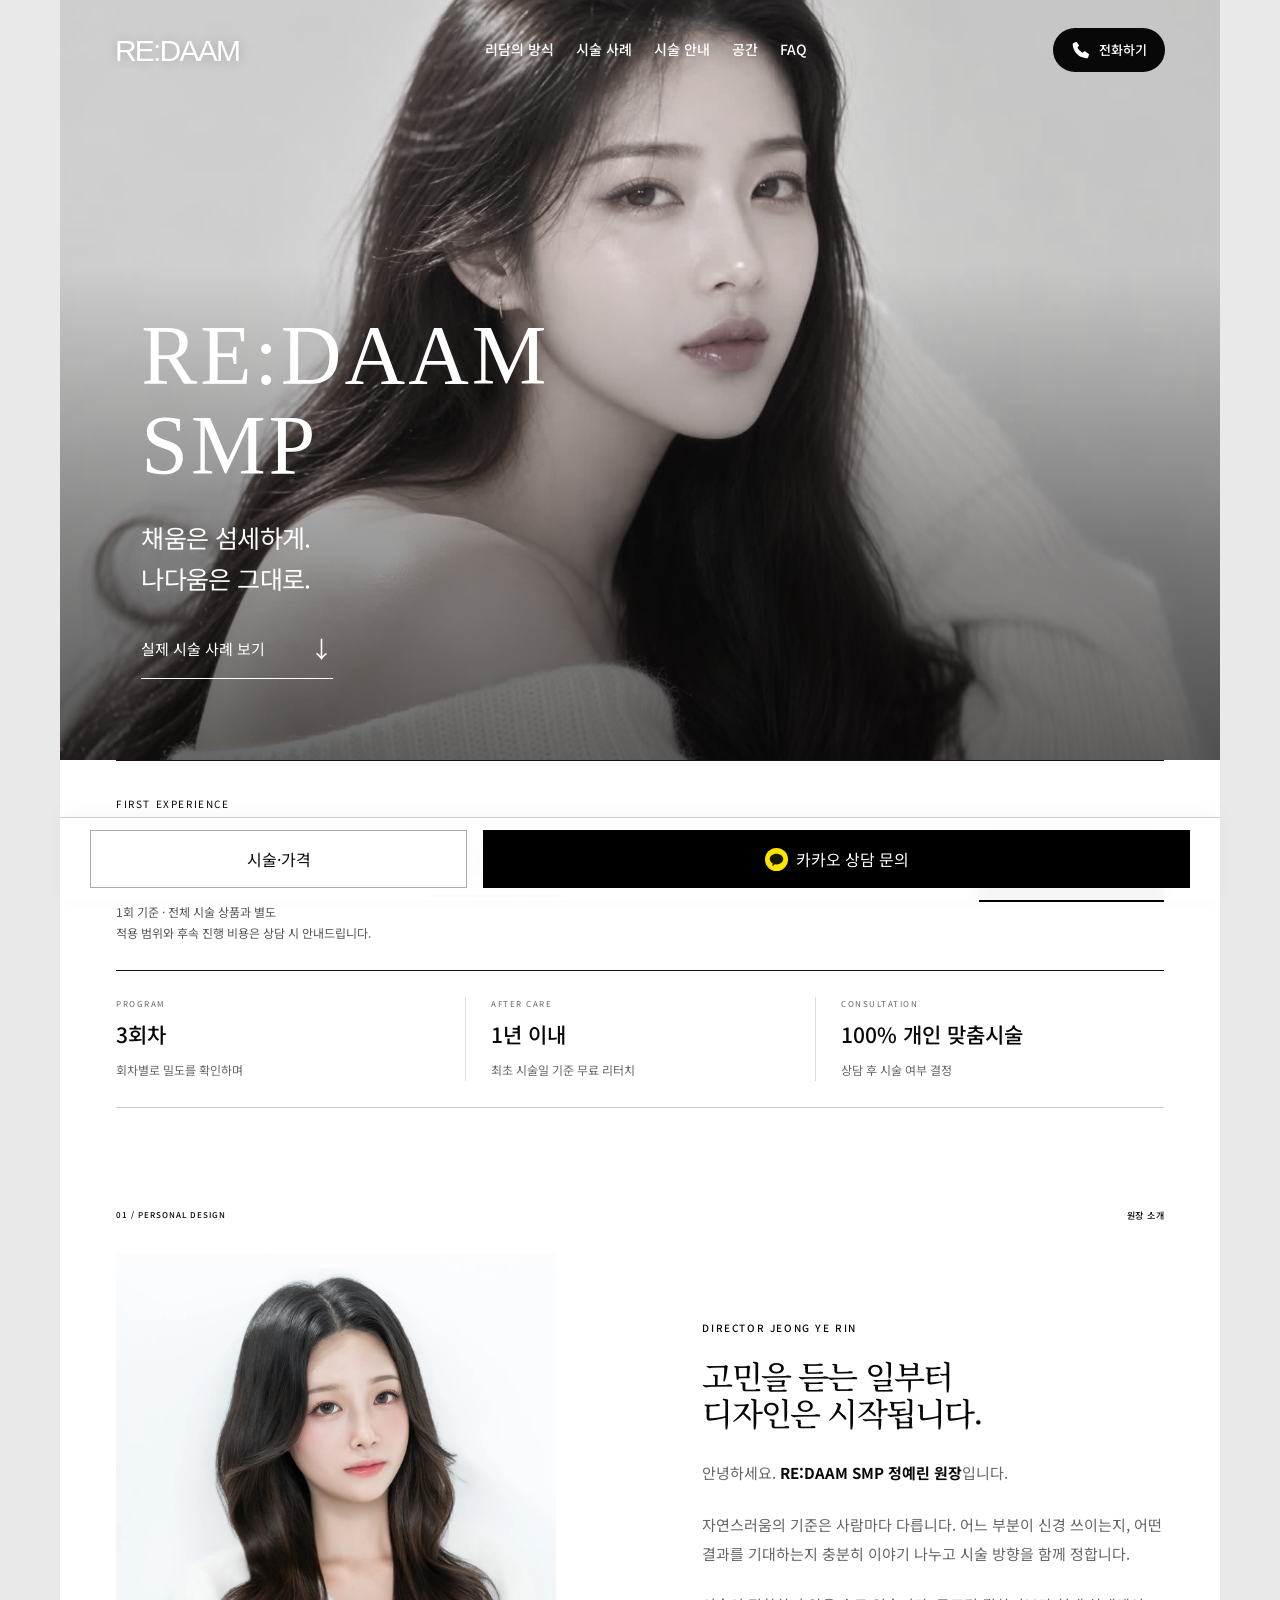
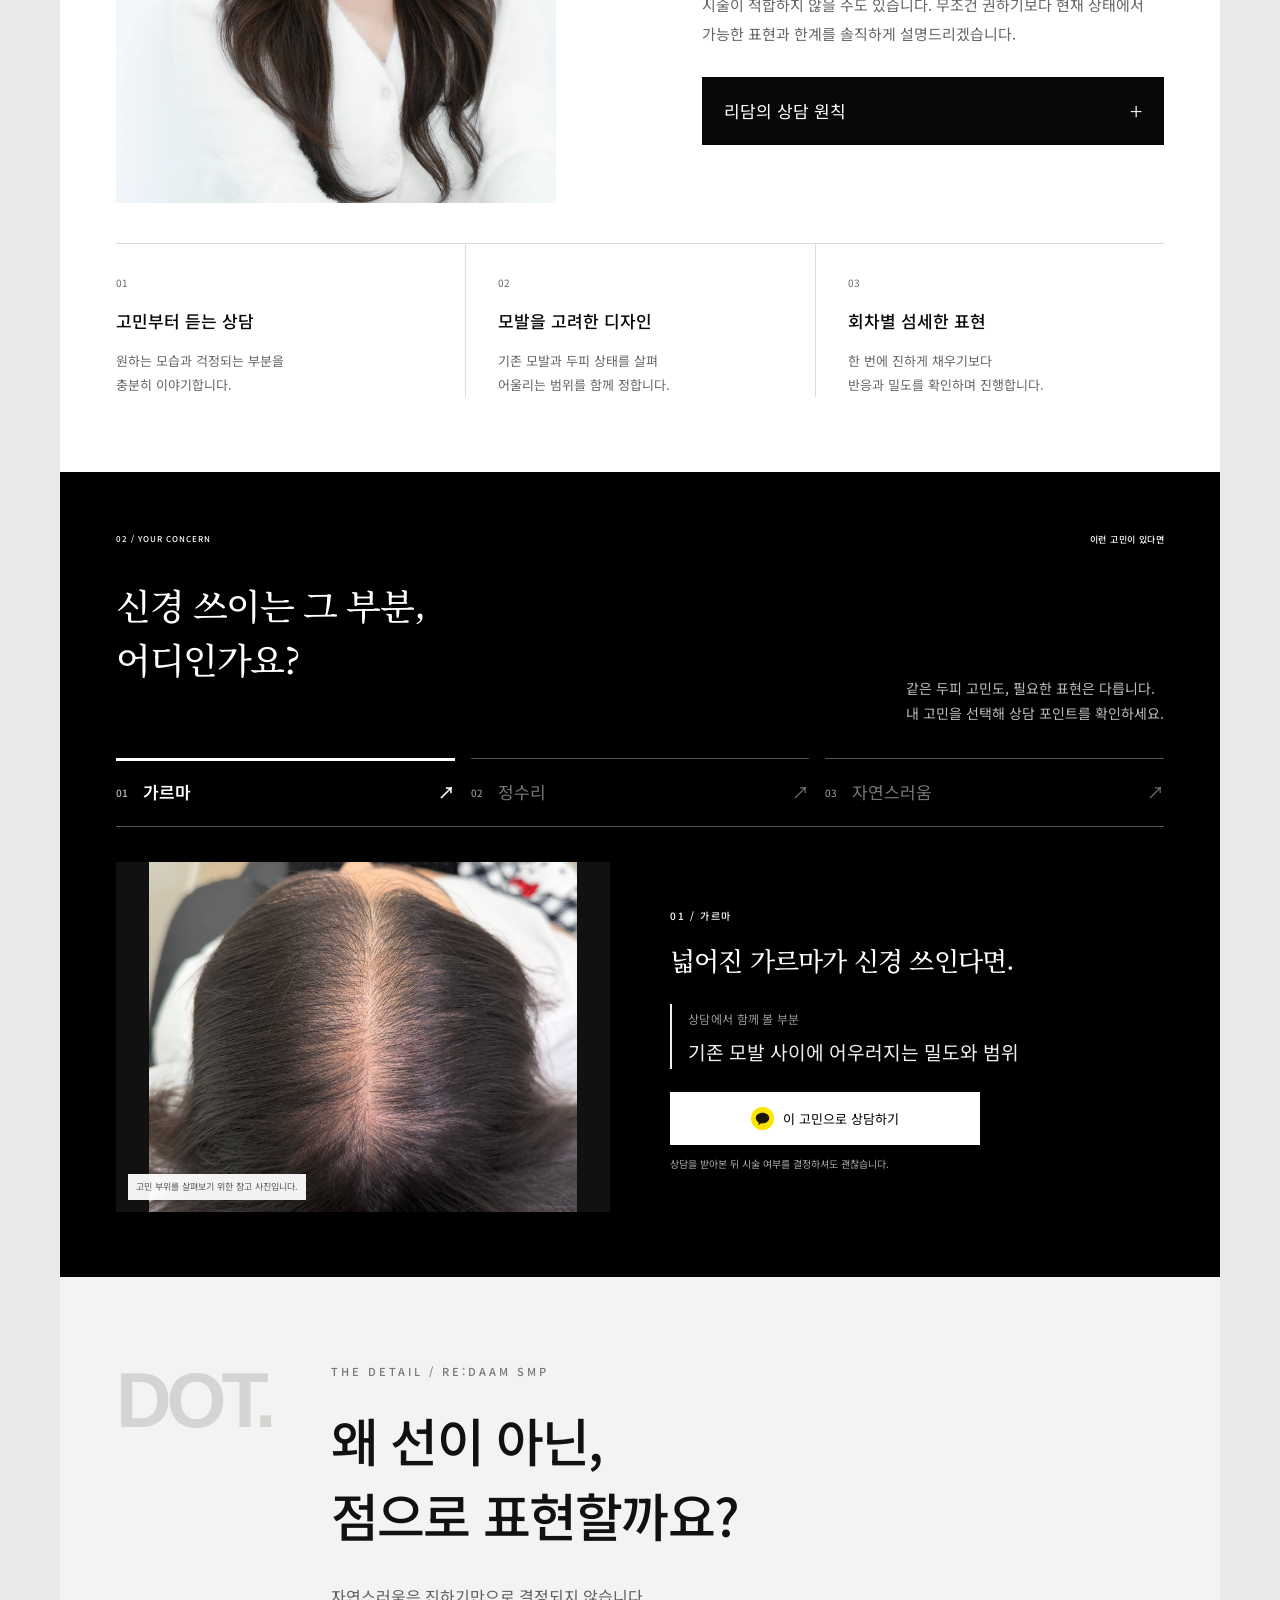
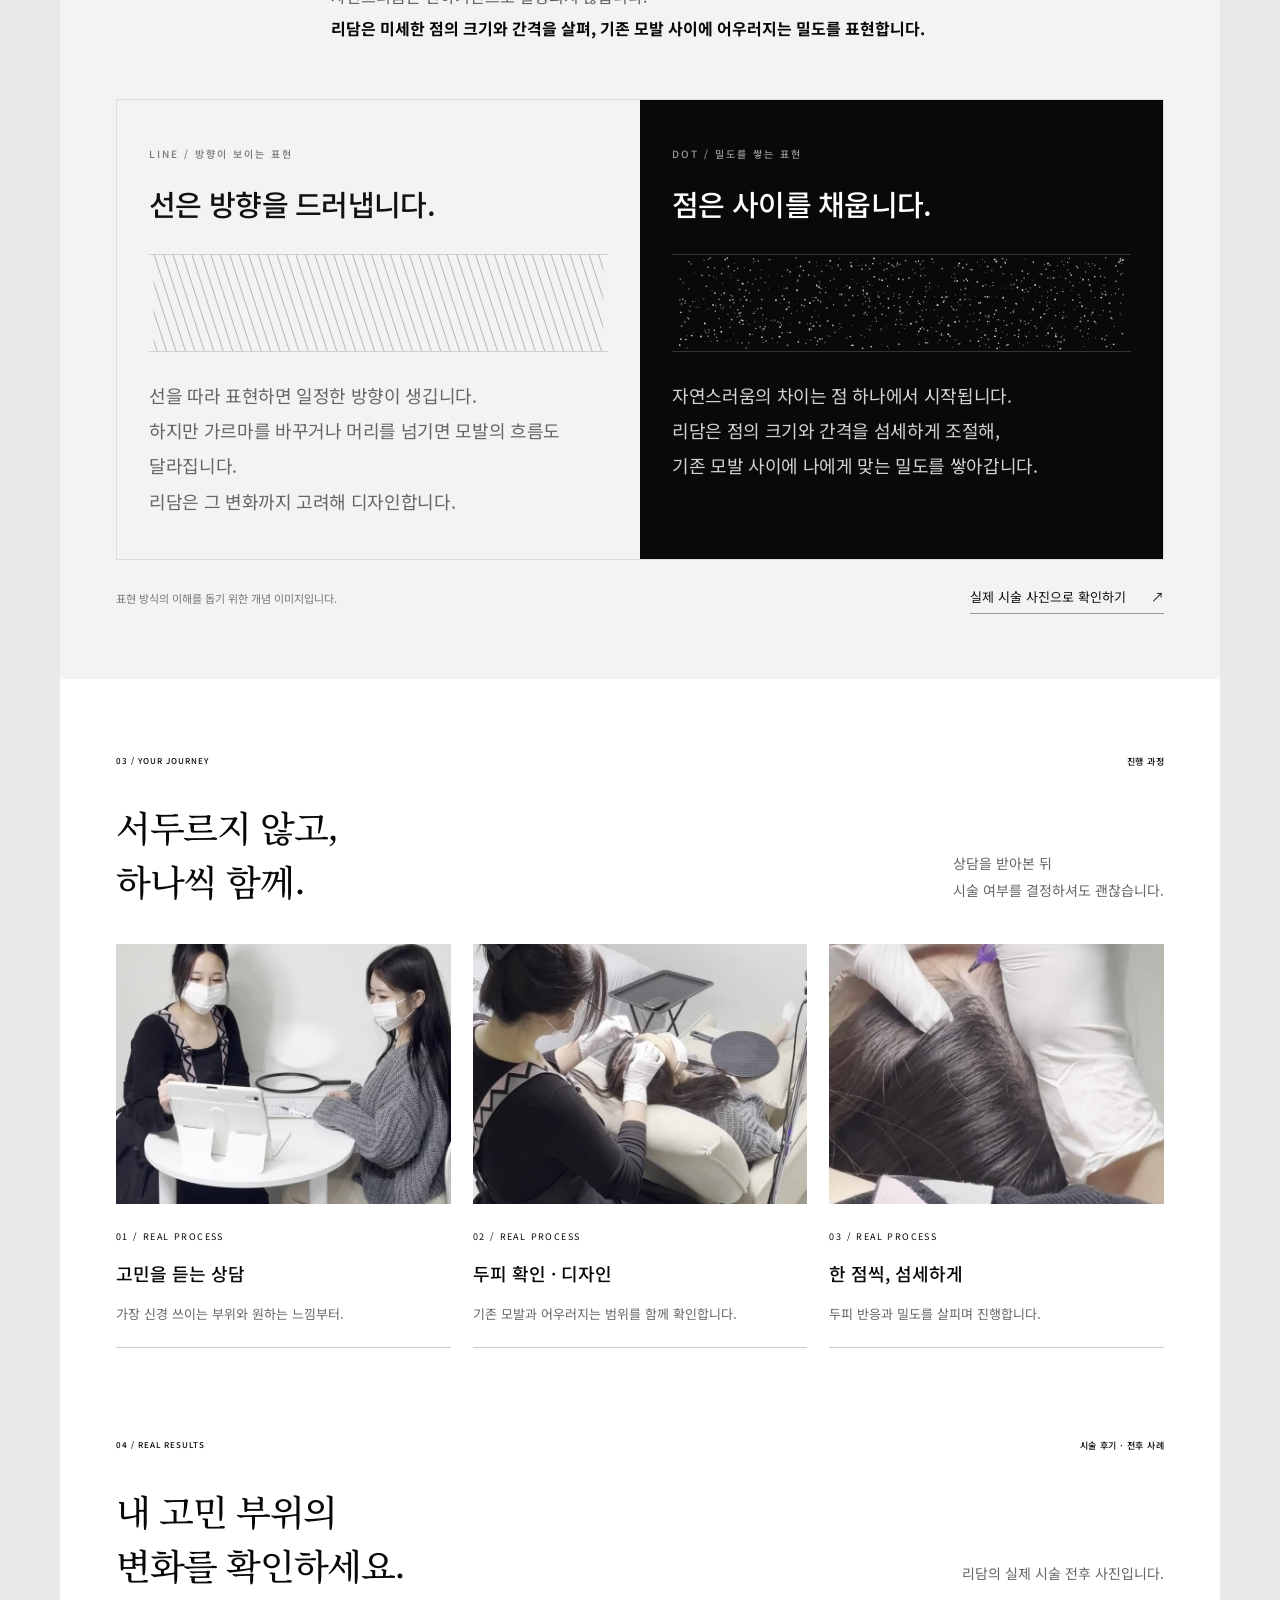
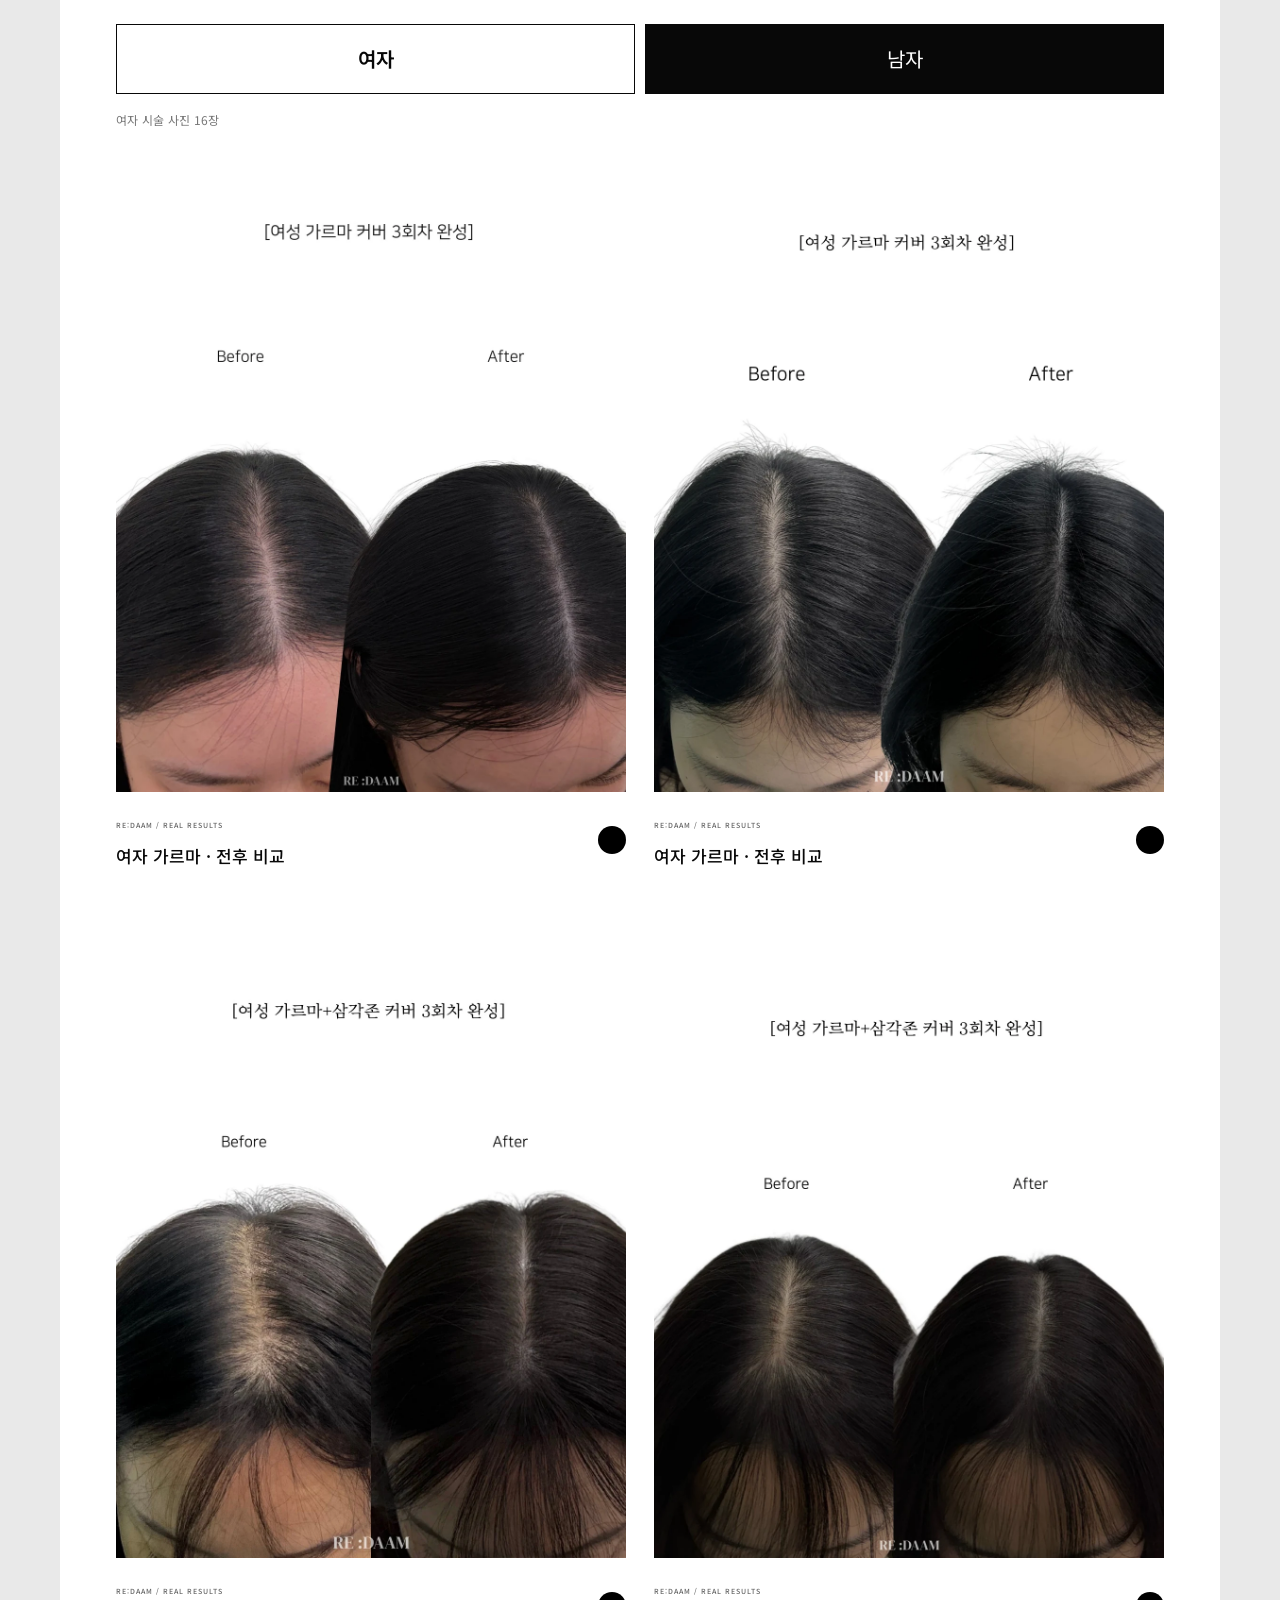
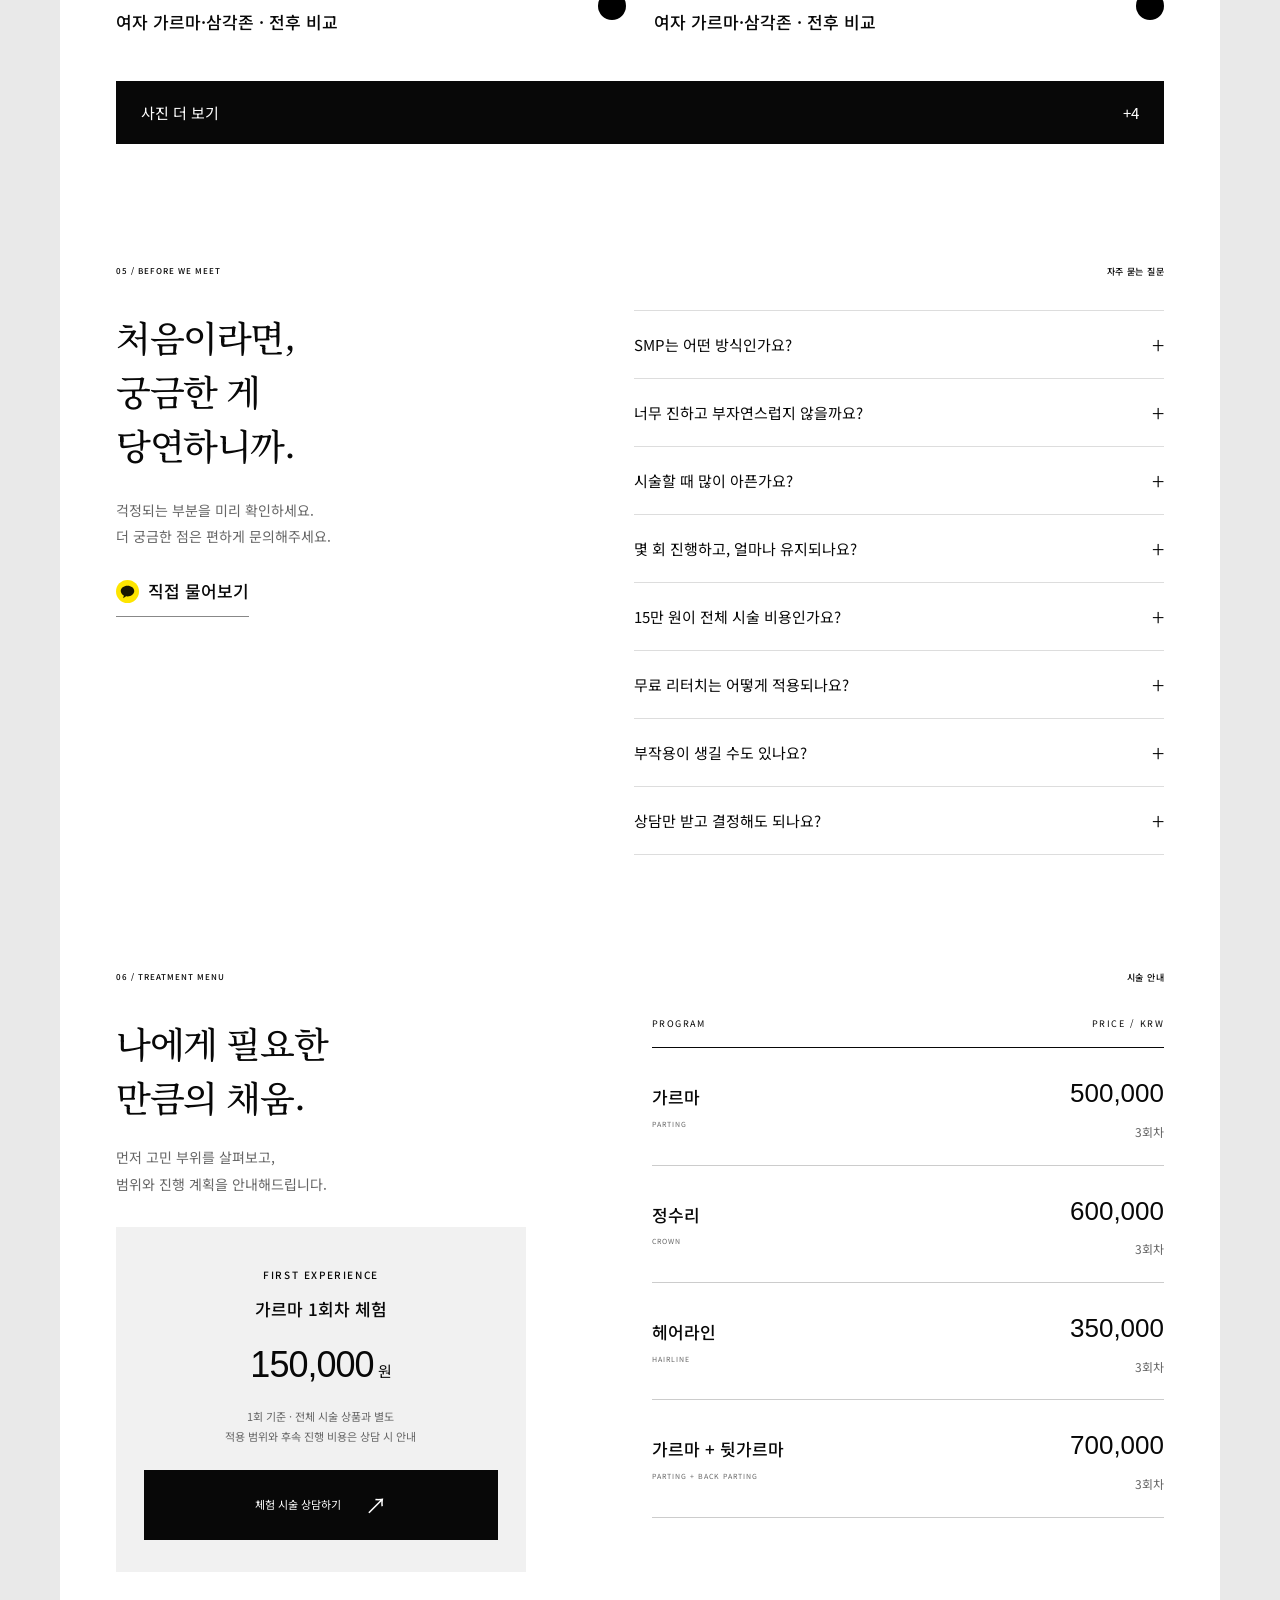
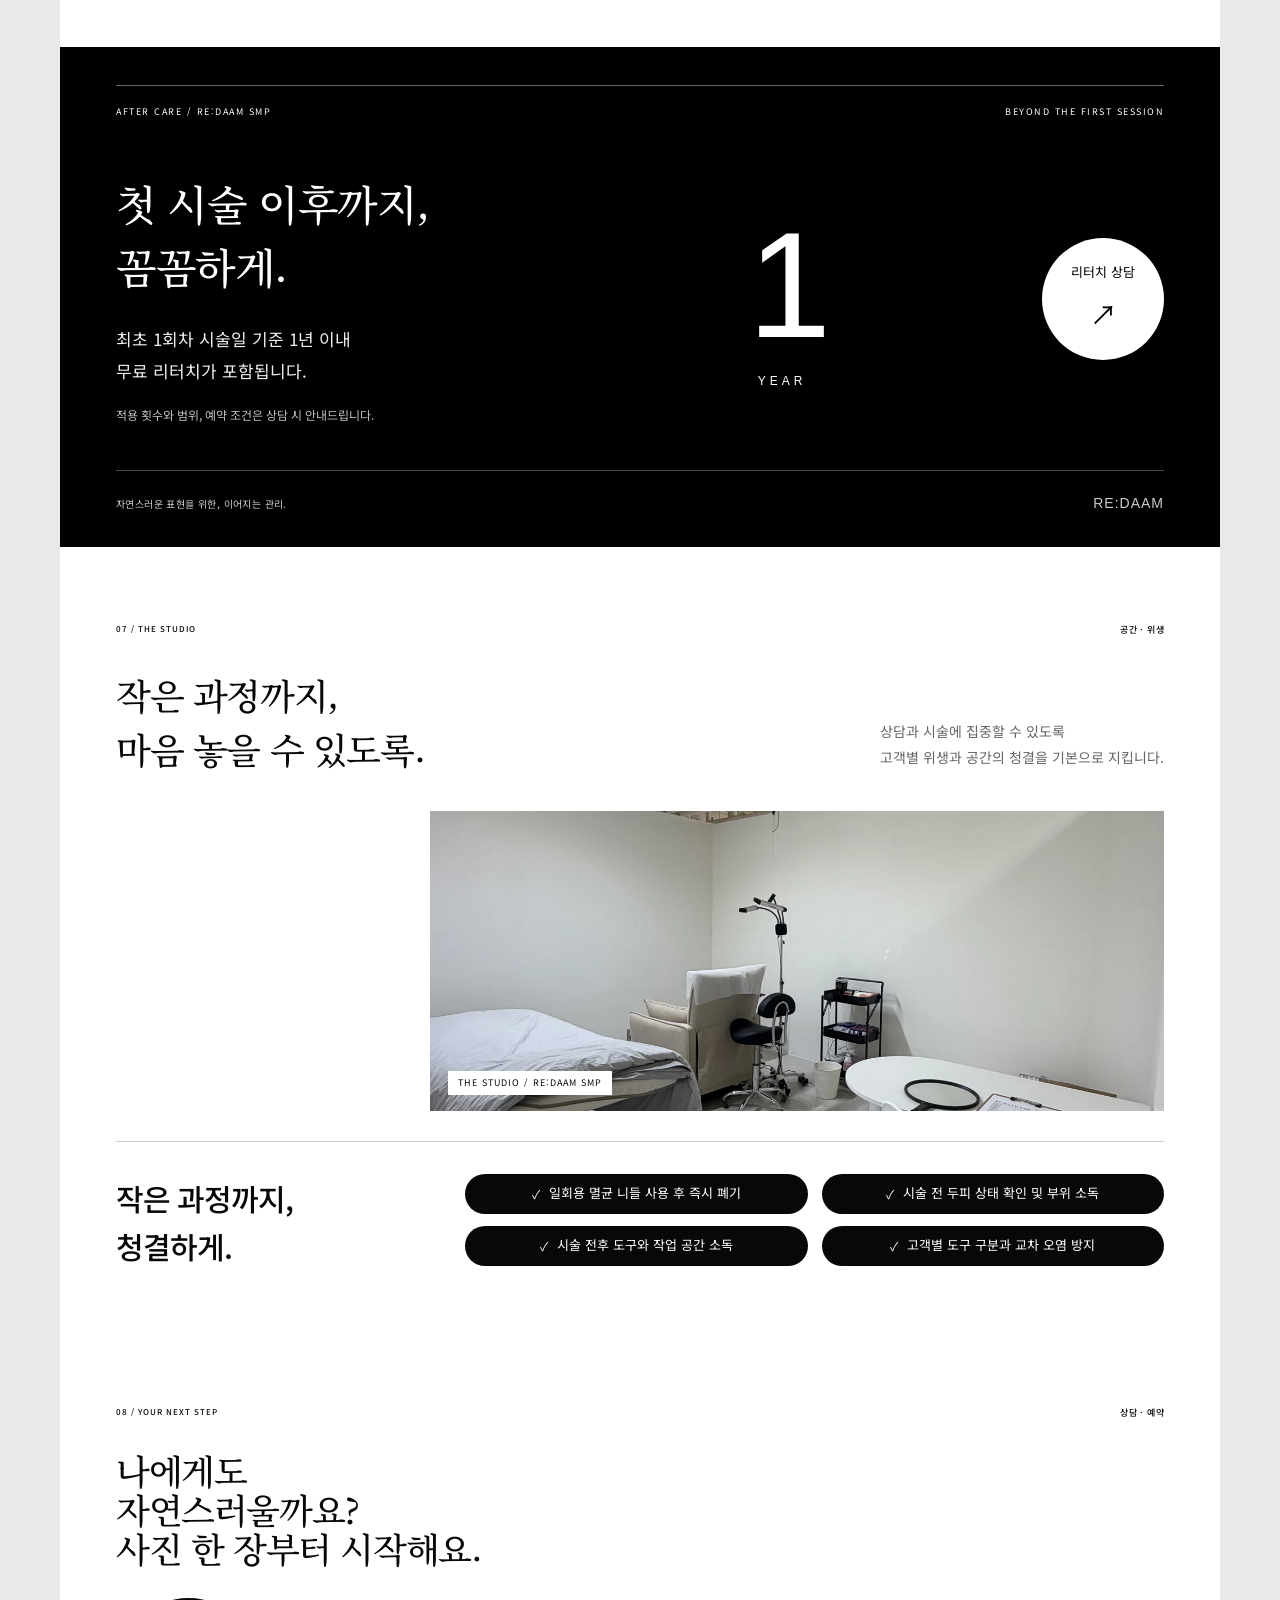
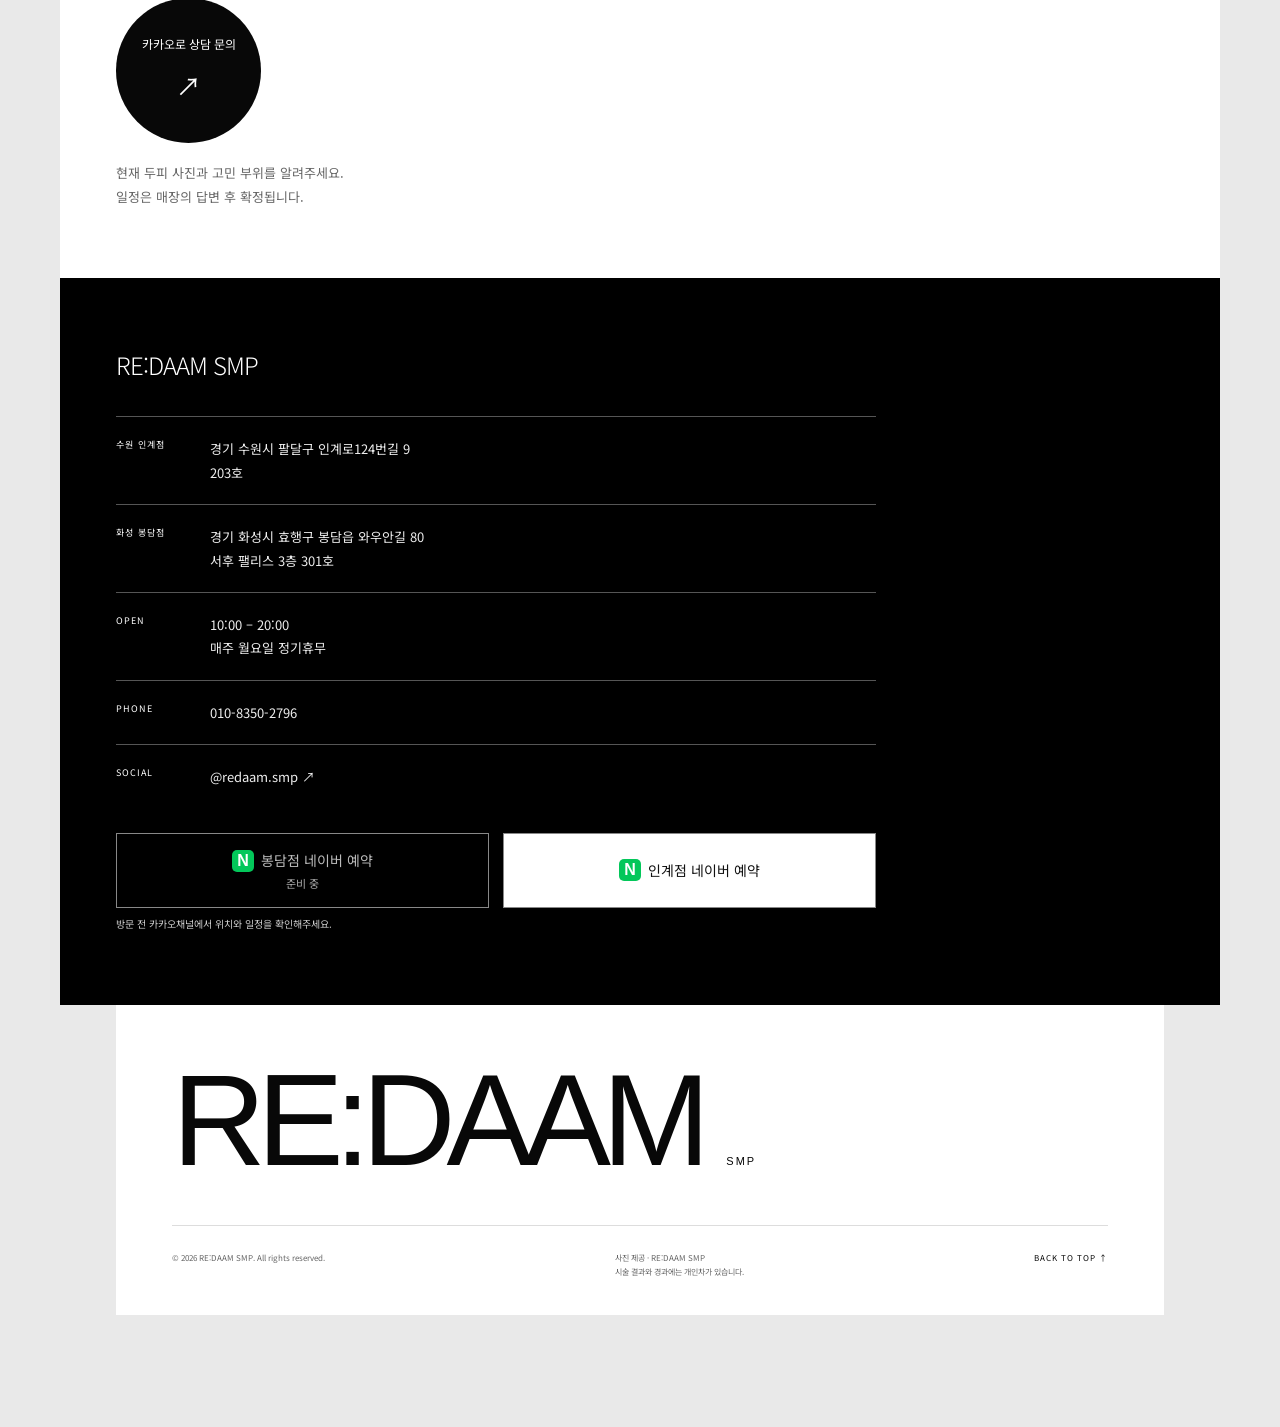
==== commit 8076c3c6: "Restore consultation arrows and remove gallery photo overlays" ====
--- a/index.html
+++ b/index.html
@@ -4,22 +4,22 @@
 <meta charset="utf-8"><script>if("scrollRestoration" in history)history.scrollRestoration="manual";if(performance.getEntriesByType("navigation")[0]?.type==="reload"){history.replaceState(null,"",location.pathname+location.search);addEventListener("load",()=>requestAnimationFrame(()=>window.scrollTo({top:0,left:0,behavior:"instant"})),{once:true});}</script><meta name="viewport" content="width=device-width,initial-scale=1"><meta name="robots" content="noindex,nofollow">
 <title>RE:DAAM SMP — 내 머리처럼, 자연스럽게</title>
 <meta name="description" content="수원 인계 · 화성 봉담 RE:DAAM SMP. 가르마·정수리·헤어라인의 고민을 듣고 자연스러운 밀도를 함께 찾습니다. 정예린 원장과 카카오 상담을 시작하세요.">
-<meta name="theme-color" content="#ffffff"><meta property="og:title" content="RE:DAAM SMP | 내 머리처럼, 자연스럽게"><meta property="og:description" content="비쳐 보이는 가르마, 나에게 어울리는 밀도를 함께 찾습니다."><meta property="og:type" content="website"><link rel="icon" href="data:image/svg+xml,%3Csvg xmlns='http://www.w3.org/2000/svg' viewBox='0 0 64 64'%3E%3Crect width='64' height='64' rx='32' fill='%23232320'/%3E%3Ctext x='17' y='45' font-family='serif' font-size='42' fill='%23f6f3ed'%3ER%3C/text%3E%3C/svg%3E"><link rel="stylesheet" href="./style.css?v=centered-consult-1">
+<meta name="theme-color" content="#ffffff"><meta property="og:title" content="RE:DAAM SMP | 내 머리처럼, 자연스럽게"><meta property="og:description" content="비쳐 보이는 가르마, 나에게 어울리는 밀도를 함께 찾습니다."><meta property="og:type" content="website"><link rel="icon" href="data:image/svg+xml,%3Csvg xmlns='http://www.w3.org/2000/svg' viewBox='0 0 64 64'%3E%3Crect width='64' height='64' rx='32' fill='%23232320'/%3E%3Ctext x='17' y='45' font-family='serif' font-size='42' fill='%23f6f3ed'%3ER%3C/text%3E%3C/svg%3E"><link rel="stylesheet" href="./style.css?v=arrows-refined-1">
 <meta property="og:image" content="https://redaam-smp.github.io/share-director.png"><meta property="og:image:secure_url" content="https://redaam-smp.github.io/share-director.png"><meta property="og:image:type" content="image/png"><meta property="og:image:width" content="1200"><meta property="og:image:height" content="630"><meta property="og:image:alt" content="리담 SMP 정예린 원장 프로필"><meta name="twitter:card" content="summary_large_image"><meta name="twitter:image" content="https://redaam-smp.github.io/share-director.png">
-<style>.kakao-mark{width:23px;height:23px;flex:none;display:block}.mobile-dock>a:last-child{display:flex;align-items:center;justify-content:center;gap:8px}.booking-label{display:inline-flex;align-items:center;justify-content:center;gap:7px}.naver-mark{display:inline-flex;align-items:center;justify-content:center;background:#03c75a;color:#fff;font-family:Arial,sans-serif;font-weight:900;font-size:16px;line-height:1;width:22px;height:22px;border-radius:5px;flex:none}@media(max-width:420px){.branch-booking-actions .booking-label{font-size:12px;gap:5px}.branch-booking-actions .naver-mark{width:18px;height:18px;font-size:13px}.mobile-dock>a:last-child{gap:6px}.kakao-mark{width:21px;height:21px}}</style><style>.phone-mark{width:20px;height:20px;display:block;flex:none}.header-cta{display:inline-flex;align-items:center;justify-content:center;gap:8px;color:#fff}.kakao-mark{display:inline-block;vertical-align:middle;margin-right:8px}.mobile-dock .kakao-mark{margin-right:0}.case-info a .kakao-mark{margin:0;width:24px;height:24px}.button .kakao-mark,.text-link .kakao-mark{flex:none}.aftercare-circle .kakao-mark{margin:0 0 8px}.aftercare-circle{display:flex;flex-direction:column;align-items:center;justify-content:center}</style><style>.concern-explain .button{justify-content:center;gap:9px;text-align:center}.concern-explain .button .kakao-mark{margin:0;flex:none}</style></head>
+<style>.kakao-mark{width:23px;height:23px;flex:none;display:block}.mobile-dock>a:last-child{display:flex;align-items:center;justify-content:center;gap:8px}.booking-label{display:inline-flex;align-items:center;justify-content:center;gap:7px}.naver-mark{display:inline-flex;align-items:center;justify-content:center;background:#03c75a;color:#fff;font-family:Arial,sans-serif;font-weight:900;font-size:16px;line-height:1;width:22px;height:22px;border-radius:5px;flex:none}@media(max-width:420px){.branch-booking-actions .booking-label{font-size:12px;gap:5px}.branch-booking-actions .naver-mark{width:18px;height:18px;font-size:13px}.mobile-dock>a:last-child{gap:6px}.kakao-mark{width:21px;height:21px}}</style><style>.phone-mark{width:20px;height:20px;display:block;flex:none}.header-cta{display:inline-flex;align-items:center;justify-content:center;gap:8px;color:#fff}.kakao-mark{display:inline-block;vertical-align:middle;margin-right:8px}.mobile-dock .kakao-mark{margin-right:0}.case-info a .kakao-mark{margin:0;width:24px;height:24px}.button .kakao-mark,.text-link .kakao-mark{flex:none}.aftercare-circle .kakao-mark{margin:0 0 8px}.aftercare-circle{display:flex;flex-direction:column;align-items:center;justify-content:center}</style><style>.concern-explain .button{justify-content:center;gap:9px;text-align:center}.concern-explain .button .kakao-mark{margin:0;flex:none}</style><style>#faq .text-link{justify-content:center;align-items:center;gap:9px}#faq .text-link .kakao-mark{margin:0}.photo-expand{display:none}</style></head>
 <body>
 <a class="skip" href="#main">본문 바로가기</a>
 
 <header class="header wrap"><a class="wordmark" href="#" aria-label="RE:DAAM SMP 처음으로">RE:DAAM<span>S C A L P　M I C R O P I G M E N T A T I O N</span></a><nav aria-label="주 메뉴"><a href="#method">리담의 방식</a><a href="#portfolio">시술 사례</a><a href="#menu">시술 안내</a><a href="#space">공간</a><a href="#faq">FAQ</a></nav><a class="header-cta" href="tel:01083502796" aria-label="매장 전화하기 010-8350-2796"><svg class="phone-mark" viewBox="0 0 24 24" aria-hidden="true"><path fill="currentColor" d="m6.6 2 3.2 4.7-2 2.4c1.3 2.6 3.5 4.8 6.1 6.1l2.4-2 4.7 3.2c.5.3.7.9.5 1.5l-1 3c-.2.7-.9 1.1-1.6 1.1C9.6 21.4 2.6 14.4 2 5.1c0-.7.4-1.4 1.1-1.6l3-1c.2-.1.4-.1.5-.5Z"/></svg>전화하기</a></header>
 <main id="main">
 <section id="top" class="hero wrap" aria-labelledby="hero-title">
-<div class="brand-stage"><video id="hero-video" autoplay muted loop playsinline preload="auto" poster="./hero-ai-soft-poster.jpg" width="1664" height="1248" aria-label="리담 SMP AI 브랜드 이미지 영상"><source src="./hero-ai-soft.mp4" type="video/mp4"></video><div class="brand-shade"></div><div class="brand-copy"><h1 id="hero-title">RE:DAAM<br>SMP</h1><p class="brand-tagline">채움은 섬세하게.<br>나다움은 그대로.</p><a class="brand-results" href="#portfolio">실제 시술 사례 보기 <span>↓</span></a></div></div><div class="hero-followup wrap"><aside class="hero-event" aria-label="이벤트 안내"><div><span class="event-kicker">FIRST EXPERIENCE</span><h2>가르마 1회차 체험 <strong>15만 원</strong></h2><p>1회 기준 · 전체 시술 상품과 별도<br>적용 범위와 후속 진행 비용은 상담 시 안내드립니다.</p></div><a href="https://pf.kakao.com/_tzHvn" target="_blank" rel="noopener noreferrer">이벤트 상담하기 </a></aside><div class="key-facts"><div><span>PROGRAM</span><strong>3회차</strong><p>회차별로 밀도를 확인하며</p></div><div><span>AFTER CARE</span><strong>1년 이내</strong><p>최초 시술일 기준 무료 리터치</p></div><div><span>CONSULTATION</span><strong>100% 개인 맞춤시술</strong><p>상담 후 시술 여부 결정</p></div></div></div>
+<div class="brand-stage"><video id="hero-video" autoplay muted loop playsinline preload="auto" poster="./hero-ai-soft-poster.jpg" width="1664" height="1248" aria-label="리담 SMP AI 브랜드 이미지 영상"><source src="./hero-ai-soft.mp4" type="video/mp4"></video><div class="brand-shade"></div><div class="brand-copy"><h1 id="hero-title">RE:DAAM<br>SMP</h1><p class="brand-tagline">채움은 섬세하게.<br>나다움은 그대로.</p><a class="brand-results" href="#portfolio">실제 시술 사례 보기 <span>↓</span></a></div></div><div class="hero-followup wrap"><aside class="hero-event" aria-label="이벤트 안내"><div><span class="event-kicker">FIRST EXPERIENCE</span><h2>가르마 1회차 체험 <strong>15만 원</strong></h2><p>1회 기준 · 전체 시술 상품과 별도<br>적용 범위와 후속 진행 비용은 상담 시 안내드립니다.</p></div><a href="https://pf.kakao.com/_tzHvn" target="_blank" rel="noopener noreferrer">이벤트 상담하기  <span aria-hidden="true">↗</span></a></aside><div class="key-facts"><div><span>PROGRAM</span><strong>3회차</strong><p>회차별로 밀도를 확인하며</p></div><div><span>AFTER CARE</span><strong>1년 이내</strong><p>최초 시술일 기준 무료 리터치</p></div><div><span>CONSULTATION</span><strong>100% 개인 맞춤시술</strong><p>상담 후 시술 여부 결정</p></div></div></div>
 </section>
 <section class="wrap section director" id="approach"><div class="section-label"><span>01 / PERSONAL DESIGN</span><span>원장 소개</span></div><div class="director-grid"><div class="director-portrait"><img src="./director-profile.webp" alt="RE:DAAM SMP 정예린 원장" loading="lazy" width="800" height="1200"></div><div class="director-copy"><span class="eyebrow">DIRECTOR JEONG YE RIN</span><h2>고민을 듣는 일부터<br>디자인은 <span class="serif">시작됩니다.</span></h2><p>안녕하세요. <strong style="font-weight:700;color:#080808">RE:DAAM SMP 정예린 원장</strong>입니다.</p><p>자연스러움의 기준은 사람마다 다릅니다. 어느 부분이 신경 쓰이는지, 어떤 결과를 기대하는지 충분히 이야기 나누고 시술 방향을 함께 정합니다.</p><p>시술이 적합하지 않을 수도 있습니다. 무조건 권하기보다 현재 상태에서 가능한 표현과 한계를 솔직하게 설명드리겠습니다.</p><details><summary>리담의 상담 원칙 <span>+</span></summary><p>비어 보이는 곳을 무조건 채우지 않습니다. 가장 신경 쓰이는 부위와 원하는 분위기를 먼저 듣고, 기존 모발과 두피 상태에 어우러지는 표현을 고민합니다.</p></details></div></div><div class="principles"><article><span>01</span><h3>고민부터 듣는 상담</h3><p>원하는 모습과 걱정되는 부분을<br>충분히 이야기합니다.</p></article><article><span>02</span><h3>모발을 고려한 디자인</h3><p>기존 모발과 두피 상태를 살펴<br>어울리는 범위를 함께 정합니다.</p></article><article><span>03</span><h3>회차별 섬세한 표현</h3><p>한 번에 진하게 채우기보다<br>반응과 밀도를 확인하며 진행합니다.</p></article></div></section>
 <section class="concerns concern-editorial" id="concerns"><div class="wrap section"><div class="section-label"><span>02 / YOUR CONCERN</span><span>이런 고민이 있다면</span></div><div class="concern-head"><h2>신경 쓰이는 그 부분,<br><span class="serif">어디인가요?</span></h2><p>같은 두피 고민도, 필요한 표현은 다릅니다.<br>내 고민을 선택해 상담 포인트를 확인하세요.</p></div><div class="concern-choices" role="group" aria-label="고민별 안내 선택"><button type="button" data-concern="part" aria-pressed="true" aria-controls="concern-panel-part" class="active"><span>01</span>가르마<span>↗</span></button><button type="button" data-concern="crown" aria-pressed="false" aria-controls="concern-panel-crown" class=""><span>02</span>정수리<span>↗</span></button><button type="button" data-concern="detail" aria-pressed="false" aria-controls="concern-panel-detail" class=""><span>03</span>자연스러움<span>↗</span></button></div><article class="concern-panel concern-part" id="concern-panel-part" ><figure><img src="./concern-part-close.png" alt="가르마 부위 참고 사진" loading="lazy"><figcaption>고민 부위를 살펴보기 위한 참고 사진입니다.</figcaption></figure><div class="concern-explain"><span class="eyebrow">01 / 가르마</span><h3>넓어진 가르마가 신경 쓰인다면.</h3><div class="look-point"><span style="font-size:12px">상담에서 함께 볼 부분</span><p style="font-size:clamp(17px,1.5vw,22px);line-height:1.65">기존 모발 사이에 어우러지는 밀도와 범위</p></div><a class="button dark" href="https://pf.kakao.com/_tzHvn" target="_blank" rel="noopener noreferrer"><svg class="kakao-mark" viewBox="0 0 32 32" aria-hidden="true"><circle cx="16" cy="16" r="16" fill="#FEE500"/><path d="M16 8c-5.2 0-9.4 3.3-9.4 7.4 0 2.6 1.7 4.9 4.3 6.2l-.9 3.7 4-2.6c.7.1 1.3.2 2 .2 5.2 0 9.4-3.3 9.4-7.5S21.2 8 16 8Z" fill="#191600"/></svg>이 고민으로 상담하기 </a><small>상담을 받아본 뒤 시술 여부를 결정하셔도 괜찮습니다.</small></div></article><article class="concern-panel concern-crown" id="concern-panel-crown" hidden><figure><img src="./concern-crown-close.png" alt="정수리 부위 참고 사진" loading="lazy"><figcaption>고민 부위를 살펴보기 위한 참고 사진입니다.</figcaption></figure><div class="concern-explain"><span class="eyebrow">02 / 정수리</span><h3>사진 속 정수리가 유독 비쳐 보인다면.</h3><div class="look-point"><span style="font-size:12px">상담에서 함께 볼 부분</span><p style="font-size:clamp(17px,1.5vw,22px);line-height:1.65">가까이 본 모습과 전체적인 균형</p></div><a class="button dark" href="https://pf.kakao.com/_tzHvn" target="_blank" rel="noopener noreferrer"><svg class="kakao-mark" viewBox="0 0 32 32" aria-hidden="true"><circle cx="16" cy="16" r="16" fill="#FEE500"/><path d="M16 8c-5.2 0-9.4 3.3-9.4 7.4 0 2.6 1.7 4.9 4.3 6.2l-.9 3.7 4-2.6c.7.1 1.3.2 2 .2 5.2 0 9.4-3.3 9.4-7.5S21.2 8 16 8Z" fill="#191600"/></svg>이 고민으로 상담하기 </a><small>상담을 받아본 뒤 시술 여부를 결정하셔도 괜찮습니다.</small></div></article><article class="concern-panel concern-detail" id="concern-panel-detail" hidden><figure><img src="./concern-detail.jpg" alt="타샵 도트와 리담 도트 비교 사진. 원본 내 표기 참고" loading="lazy"><figcaption>원본 사진의 비교 표기를 참고해주세요.</figcaption></figure><div class="concern-explain"><span class="eyebrow">03 / 자연스러움</span><h3>채우고 싶지만, 진해질까 걱정된다면.</h3><div class="look-point"><span style="font-size:12px">상담에서 함께 볼 부분</span><p style="font-size:clamp(17px,1.5vw,22px);line-height:1.65">점 하나의 크기·간격과 모발 사이의 조화</p></div><a class="button dark" href="https://pf.kakao.com/_tzHvn" target="_blank" rel="noopener noreferrer"><svg class="kakao-mark" viewBox="0 0 32 32" aria-hidden="true"><circle cx="16" cy="16" r="16" fill="#FEE500"/><path d="M16 8c-5.2 0-9.4 3.3-9.4 7.4 0 2.6 1.7 4.9 4.3 6.2l-.9 3.7 4-2.6c.7.1 1.3.2 2 .2 5.2 0 9.4-3.3 9.4-7.5S21.2 8 16 8Z" fill="#191600"/></svg>이 고민으로 상담하기 </a><small>상담을 받아본 뒤 시술 여부를 결정하셔도 괜찮습니다.</small></div></article></div></section>
 <section class="dot-section" id="dot-design"><div class="wrap section"><div class="dot-heading"><span class="dot-word">DOT.</span><div><span class="eyebrow">THE DETAIL / RE:DAAM SMP</span><h2>왜 선이 아닌,<br><span class="serif">점으로 표현할까요?</span></h2><p>자연스러움은 진하기만으로 결정되지 않습니다.<br><strong style="font-weight:700;color:#080808">리담은 미세한 점의 크기와 간격을 살펴,<br class="mobile-break"> 기존 모발 사이에 어우러지는 밀도를 표현합니다.</strong></p></div></div><div class="dot-comparison"><article class="dot-card line-card"><span class="eyebrow">LINE / 방향이 보이는 표현</span><h3>선은 방향을 드러냅니다.</h3><svg viewBox="0 0 700 150" role="img" aria-label="일정한 방향으로 나란히 이어지는 선 개념도"><defs><pattern id="line-pattern" width="14" height="14" patternTransform="rotate(-18)" patternUnits="userSpaceOnUse"><path d="M0 0 V14" stroke="#555" stroke-width="1.2"/></pattern></defs><rect width="700" height="150" fill="url(#line-pattern)"/></svg><p>선을 따라 표현하면 일정한 방향이 생깁니다.<br>하지만 가르마를 바꾸거나 머리를 넘기면 모발의 흐름도 달라집니다.<br>리담은 그 변화까지 고려해 디자인합니다.</p></article><article class="dot-card dot-card-dark"><span class="eyebrow">DOT / 밀도를 쌓는 표현</span><h3>점은 사이를 채웁니다.</h3><svg viewBox="0 0 700 150" role="img" aria-label="크기와 간격을 달리해 밀도를 표현하는 점 개념도"><circle cx="452.8" cy="103.6" r="1.51" fill="white" opacity="0.33"/><circle cx="49.2" cy="121.0" r="0.95" fill="white" opacity="0.44"/><circle cx="567.9" cy="30.0" r="1.47" fill="white" opacity="0.50"/><circle cx="53.4" cy="134.3" r="1.17" fill="white" opacity="0.27"/><circle cx="584.3" cy="114.0" r="1.32" fill="white" opacity="0.60"/><circle cx="691.0" cy="5.7" r="1.53" fill="white" opacity="0.59"/><circle cx="179.0" cy="91.0" r="0.95" fill="white" opacity="0.60"/><circle cx="491.3" cy="78.4" r="0.74" fill="white" opacity="0.45"/><circle cx="213.0" cy="110.4" r="1.49" fill="white" opacity="0.67"/><circle cx="371.1" cy="28.2" r="1.29" fill="white" opacity="0.37"/><circle cx="694.1" cy="28.6" r="1.52" fill="white" opacity="0.23"/><circle cx="543.6" cy="53.2" r="1.17" fill="white" opacity="0.46"/><circle cx="217.1" cy="66.2" r="1.38" fill="white" opacity="0.42"/><circle cx="253.8" cy="115.0" r="0.81" fill="white" opacity="0.43"/><circle cx="361.4" cy="77.5" r="0.80" fill="white" opacity="0.66"/><circle cx="342.5" cy="17.0" r="0.95" fill="white" opacity="0.25"/><circle cx="241.9" cy="20.2" r="0.88" fill="white" opacity="0.54"/><circle cx="481.2" cy="46.6" r="1.07" fill="white" opacity="0.52"/><circle cx="409.4" cy="132.8" r="0.84" fill="white" opacity="0.67"/><circle cx="387.6" cy="131.0" r="1.27" fill="white" opacity="0.22"/><circle cx="43.8" cy="117.2" r="0.92" fill="white" opacity="0.58"/><circle cx="71.2" cy="83.8" r="1.02" fill="white" opacity="0.49"/><circle cx="6.4" cy="131.2" r="1.41" fill="white" opacity="0.65"/><circle cx="433.7" cy="36.2" r="0.82" fill="white" opacity="0.71"/><circle cx="231.9" cy="58.5" r="1.44" fill="white" opacity="0.42"/><circle cx="691.2" cy="30.1" r="1.42" fill="white" opacity="0.39"/><circle cx="99.0" cy="69.7" r="1.39" fill="white" opacity="0.28"/><circle cx="415.7" cy="125.5" r="0.68" fill="white" opacity="0.50"/><circle cx="220.1" cy="70.4" r="1.40" fill="white" opacity="0.47"/><circle cx="214.4" cy="32.9" r="1.39" fill="white" opacity="0.31"/><circle cx="499.1" cy="145.4" r="1.27" fill="white" opacity="0.74"/><circle cx="90.5" cy="90.3" r="1.20" fill="white" opacity="0.27"/><circle cx="304.1" cy="47.5" r="0.76" fill="white" opacity="0.45"/><circle cx="64.1" cy="134.7" r="0.80" fill="white" opacity="0.54"/><circle cx="495.1" cy="6.9" r="1.50" fill="white" opacity="0.75"/><circle cx="405.5" cy="78.0" r="1.42" fill="white" opacity="0.57"/><circle cx="157.5" cy="136.1" r="0.83" fill="white" opacity="0.54"/><circle cx="382.0" cy="112.8" r="0.98" fill="white" opacity="0.59"/><circle cx="148.3" cy="102.8" r="0.80" fill="white" opacity="0.42"/><circle cx="364.6" cy="107.1" r="1.47" fill="white" opacity="0.78"/><circle cx="329.6" cy="13.4" r="1.19" fill="white" opacity="0.56"/><circle cx="511.3" cy="10.8" r="1.37" fill="white" opacity="0.30"/><circle cx="579.7" cy="143.2" r="1.14" fill="white" opacity="0.48"/><circle cx="459.8" cy="23.1" r="1.24" fill="white" opacity="0.71"/><circle cx="650.8" cy="103.6" r="1.30" fill="white" opacity="0.78"/><circle cx="268.6" cy="51.7" r="1.54" fill="white" opacity="0.26"/><circle cx="243.1" cy="109.6" r="1.50" fill="white" opacity="0.68"/><circle cx="134.2" cy="117.3" r="0.85" fill="white" opacity="0.53"/><circle cx="428.9" cy="143.7" r="0.85" fill="white" opacity="0.42"/><circle cx="217.3" cy="45.9" r="0.80" fill="white" opacity="0.45"/><circle cx="188.4" cy="41.2" r="1.40" fill="white" opacity="0.28"/><circle cx="323.4" cy="9.8" r="0.70" fill="white" opacity="0.71"/><circle cx="546.6" cy="136.0" r="0.75" fill="white" opacity="0.67"/><circle cx="210.1" cy="116.1" r="1.16" fill="white" opacity="0.47"/><circle cx="432.7" cy="40.7" r="1.13" fill="white" opacity="0.71"/><circle cx="450.1" cy="111.2" r="1.52" fill="white" opacity="0.29"/><circle cx="539.7" cy="140.3" r="1.14" fill="white" opacity="0.42"/><circle cx="445.7" cy="19.7" r="1.33" fill="white" opacity="0.65"/><circle cx="21.0" cy="79.6" r="1.09" fill="white" opacity="0.64"/><circle cx="298.5" cy="16.1" r="0.67" fill="white" opacity="0.38"/><circle cx="70.2" cy="29.3" r="1.20" fill="white" opacity="0.73"/><circle cx="126.1" cy="83.5" r="1.09" fill="white" opacity="0.59"/><circle cx="667.2" cy="56.9" r="1.18" fill="white" opacity="0.51"/><circle cx="108.7" cy="70.0" r="1.52" fill="white" opacity="0.65"/><circle cx="142.5" cy="51.3" r="0.82" fill="white" opacity="0.46"/><circle cx="322.9" cy="23.2" r="1.04" fill="white" opacity="0.79"/><circle cx="275.4" cy="94.7" r="1.53" fill="white" opacity="0.44"/><circle cx="240.1" cy="65.9" r="0.79" fill="white" opacity="0.26"/><circle cx="100.7" cy="101.5" r="1.35" fill="white" opacity="0.67"/><circle cx="102.3" cy="44.2" r="1.47" fill="white" opacity="0.64"/><circle cx="273.5" cy="109.9" r="0.89" fill="white" opacity="0.27"/><circle cx="631.8" cy="126.5" r="1.09" fill="white" opacity="0.46"/><circle cx="637.3" cy="83.1" r="1.52" fill="white" opacity="0.23"/><circle cx="452.7" cy="40.1" r="1.29" fill="white" opacity="0.75"/><circle cx="18.7" cy="99.3" r="1.38" fill="white" opacity="0.50"/><circle cx="88.9" cy="74.3" r="1.28" fill="white" opacity="0.53"/><circle cx="394.3" cy="50.0" r="0.94" fill="white" opacity="0.36"/><circle cx="507.8" cy="5.7" r="1.19" fill="white" opacity="0.61"/><circle cx="313.8" cy="64.0" r="1.35" fill="white" opacity="0.51"/><circle cx="43.7" cy="106.5" r="1.52" fill="white" opacity="0.79"/><circle cx="599.8" cy="10.2" r="1.16" fill="white" opacity="0.33"/><circle cx="575.1" cy="22.2" r="1.10" fill="white" opacity="0.74"/><circle cx="137.6" cy="111.5" r="1.53" fill="white" opacity="0.47"/><circle cx="343.6" cy="15.6" r="1.47" fill="white" opacity="0.31"/><circle cx="522.2" cy="106.2" r="0.89" fill="white" opacity="0.79"/><circle cx="645.6" cy="92.7" r="1.03" fill="white" opacity="0.50"/><circle cx="309.5" cy="97.8" r="1.54" fill="white" opacity="0.28"/><circle cx="198.3" cy="79.4" r="1.21" fill="white" opacity="0.62"/><circle cx="640.0" cy="122.5" r="0.98" fill="white" opacity="0.46"/><circle cx="393.0" cy="136.1" r="0.85" fill="white" opacity="0.30"/><circle cx="217.6" cy="104.7" r="1.22" fill="white" opacity="0.47"/><circle cx="348.6" cy="100.3" r="1.42" fill="white" opacity="0.24"/><circle cx="356.3" cy="8.7" r="1.34" fill="white" opacity="0.51"/><circle cx="640.3" cy="102.3" r="1.35" fill="white" opacity="0.50"/><circle cx="537.6" cy="39.9" r="0.80" fill="white" opacity="0.56"/><circle cx="347.4" cy="81.0" r="1.38" fill="white" opacity="0.54"/><circle cx="471.2" cy="101.1" r="1.03" fill="white" opacity="0.68"/><circle cx="472.8" cy="90.3" r="1.44" fill="white" opacity="0.60"/><circle cx="319.9" cy="39.3" r="1.42" fill="white" opacity="0.77"/><circle cx="293.8" cy="89.0" r="1.18" fill="white" opacity="0.64"/><circle cx="373.5" cy="103.7" r="1.37" fill="white" opacity="0.37"/><circle cx="496.9" cy="114.9" r="1.19" fill="white" opacity="0.77"/><circle cx="641.1" cy="38.5" r="1.02" fill="white" opacity="0.73"/><circle cx="595.9" cy="33.7" r="0.85" fill="white" opacity="0.31"/><circle cx="688.5" cy="11.3" r="1.38" fill="white" opacity="0.65"/><circle cx="343.6" cy="12.5" r="1.05" fill="white" opacity="0.78"/><circle cx="86.3" cy="64.0" r="1.34" fill="white" opacity="0.36"/><circle cx="244.1" cy="77.5" r="1.05" fill="white" opacity="0.60"/><circle cx="667.9" cy="4.5" r="1.28" fill="white" opacity="0.45"/><circle cx="85.8" cy="100.5" r="1.30" fill="white" opacity="0.66"/><circle cx="397.1" cy="6.2" r="0.91" fill="white" opacity="0.66"/><circle cx="139.8" cy="99.3" r="0.94" fill="white" opacity="0.54"/><circle cx="511.4" cy="51.3" r="0.76" fill="white" opacity="0.78"/><circle cx="318.2" cy="118.1" r="0.77" fill="white" opacity="0.61"/><circle cx="554.8" cy="84.3" r="1.29" fill="white" opacity="0.78"/><circle cx="6.6" cy="89.2" r="1.34" fill="white" opacity="0.72"/><circle cx="436.9" cy="96.1" r="1.35" fill="white" opacity="0.31"/><circle cx="239.2" cy="17.8" r="0.88" fill="white" opacity="0.26"/><circle cx="133.3" cy="98.0" r="0.82" fill="white" opacity="0.34"/><circle cx="394.2" cy="52.3" r="0.80" fill="white" opacity="0.28"/><circle cx="622.9" cy="80.6" r="0.82" fill="white" opacity="0.35"/><circle cx="201.1" cy="137.8" r="1.35" fill="white" opacity="0.41"/><circle cx="206.7" cy="117.6" r="0.99" fill="white" opacity="0.50"/><circle cx="256.6" cy="61.6" r="1.47" fill="white" opacity="0.58"/><circle cx="667.8" cy="61.7" r="1.54" fill="white" opacity="0.63"/><circle cx="577.3" cy="66.6" r="0.87" fill="white" opacity="0.72"/><circle cx="95.1" cy="85.2" r="1.09" fill="white" opacity="0.79"/><circle cx="508.6" cy="110.1" r="0.71" fill="white" opacity="0.43"/><circle cx="469.8" cy="134.0" r="1.35" fill="white" opacity="0.78"/><circle cx="576.8" cy="79.1" r="1.52" fill="white" opacity="0.34"/><circle cx="352.4" cy="38.1" r="1.45" fill="white" opacity="0.52"/><circle cx="218.2" cy="139.6" r="0.87" fill="white" opacity="0.75"/><circle cx="412.3" cy="122.8" r="1.51" fill="white" opacity="0.51"/><circle cx="98.6" cy="94.9" r="1.38" fill="white" opacity="0.31"/><circle cx="94.9" cy="21.0" r="1.04" fill="white" opacity="0.67"/><circle cx="636.8" cy="26.5" r="1.09" fill="white" opacity="0.52"/><circle cx="603.5" cy="5.6" r="0.68" fill="white" opacity="0.40"/><circle cx="113.2" cy="59.0" r="0.82" fill="white" opacity="0.78"/><circle cx="134.1" cy="130.9" r="0.92" fill="white" opacity="0.28"/><circle cx="222.9" cy="130.8" r="1.53" fill="white" opacity="0.55"/><circle cx="494.8" cy="92.2" r="1.26" fill="white" opacity="0.75"/><circle cx="457.1" cy="133.2" r="0.99" fill="white" opacity="0.59"/><circle cx="322.3" cy="80.5" r="0.80" fill="white" opacity="0.68"/><circle cx="385.0" cy="115.4" r="1.29" fill="white" opacity="0.45"/><circle cx="16.0" cy="144.8" r="1.18" fill="white" opacity="0.31"/><circle cx="407.3" cy="48.9" r="0.86" fill="white" opacity="0.35"/><circle cx="432.3" cy="29.1" r="1.23" fill="white" opacity="0.35"/><circle cx="50.9" cy="118.9" r="0.68" fill="white" opacity="0.50"/><circle cx="87.7" cy="69.5" r="1.46" fill="white" opacity="0.54"/><circle cx="596.4" cy="89.7" r="0.87" fill="white" opacity="0.31"/><circle cx="577.9" cy="113.7" r="0.69" fill="white" opacity="0.75"/><circle cx="474.1" cy="128.6" r="1.02" fill="white" opacity="0.68"/><circle cx="296.3" cy="93.0" r="1.15" fill="white" opacity="0.56"/><circle cx="380.8" cy="22.1" r="1.10" fill="white" opacity="0.35"/><circle cx="54.8" cy="55.6" r="0.84" fill="white" opacity="0.47"/><circle cx="572.3" cy="14.5" r="0.83" fill="white" opacity="0.77"/><circle cx="603.4" cy="132.5" r="1.31" fill="white" opacity="0.52"/><circle cx="300.3" cy="21.6" r="1.30" fill="white" opacity="0.55"/><circle cx="418.9" cy="65.4" r="1.34" fill="white" opacity="0.67"/><circle cx="427.8" cy="80.5" r="0.99" fill="white" opacity="0.59"/><circle cx="666.6" cy="34.6" r="0.93" fill="white" opacity="0.70"/><circle cx="174.9" cy="73.8" r="1.54" fill="white" opacity="0.42"/><circle cx="123.1" cy="114.4" r="1.18" fill="white" opacity="0.62"/><circle cx="626.2" cy="62.0" r="1.05" fill="white" opacity="0.69"/><circle cx="42.3" cy="68.3" r="0.93" fill="white" opacity="0.65"/><circle cx="294.5" cy="16.0" r="1.14" fill="white" opacity="0.79"/><circle cx="90.0" cy="12.8" r="0.77" fill="white" opacity="0.69"/><circle cx="9.4" cy="68.7" r="1.33" fill="white" opacity="0.49"/><circle cx="26.6" cy="120.7" r="0.77" fill="white" opacity="0.55"/><circle cx="319.5" cy="92.3" r="1.14" fill="white" opacity="0.76"/><circle cx="569.7" cy="140.4" r="0.67" fill="white" opacity="0.78"/><circle cx="176.2" cy="108.4" r="0.66" fill="white" opacity="0.67"/><circle cx="598.6" cy="127.1" r="1.45" fill="white" opacity="0.29"/><circle cx="542.0" cy="102.6" r="1.17" fill="white" opacity="0.35"/><circle cx="529.7" cy="76.7" r="1.10" fill="white" opacity="0.36"/><circle cx="335.3" cy="15.8" r="1.43" fill="white" opacity="0.51"/><circle cx="371.8" cy="104.7" r="0.66" fill="white" opacity="0.76"/><circle cx="5.8" cy="37.4" r="1.33" fill="white" opacity="0.43"/><circle cx="520.0" cy="90.3" r="1.52" fill="white" opacity="0.25"/><circle cx="118.1" cy="123.5" r="0.76" fill="white" opacity="0.69"/><circle cx="215.2" cy="128.7" r="1.25" fill="white" opacity="0.29"/><circle cx="48.7" cy="18.9" r="1.55" fill="white" opacity="0.41"/><circle cx="131.1" cy="35.4" r="0.92" fill="white" opacity="0.68"/><circle cx="635.1" cy="94.8" r="1.34" fill="white" opacity="0.70"/><circle cx="74.0" cy="59.7" r="1.51" fill="white" opacity="0.61"/><circle cx="390.7" cy="117.7" r="1.26" fill="white" opacity="0.74"/><circle cx="59.2" cy="123.9" r="1.11" fill="white" opacity="0.57"/><circle cx="102.9" cy="102.2" r="1.39" fill="white" opacity="0.65"/><circle cx="345.6" cy="37.3" r="1.33" fill="white" opacity="0.80"/><circle cx="50.4" cy="116.2" r="1.36" fill="white" opacity="0.24"/><circle cx="61.3" cy="79.2" r="1.26" fill="white" opacity="0.38"/><circle cx="219.6" cy="134.4" r="1.23" fill="white" opacity="0.70"/><circle cx="270.3" cy="126.8" r="1.19" fill="white" opacity="0.68"/><circle cx="516.1" cy="139.6" r="0.98" fill="white" opacity="0.70"/><circle cx="384.5" cy="73.1" r="1.04" fill="white" opacity="0.55"/><circle cx="255.2" cy="22.6" r="1.07" fill="white" opacity="0.48"/><circle cx="172.6" cy="140.6" r="1.47" fill="white" opacity="0.46"/><circle cx="441.0" cy="137.9" r="0.94" fill="white" opacity="0.43"/><circle cx="662.8" cy="60.8" r="1.33" fill="white" opacity="0.51"/><circle cx="326.3" cy="111.4" r="0.73" fill="white" opacity="0.49"/><circle cx="19.0" cy="52.8" r="0.96" fill="white" opacity="0.57"/><circle cx="161.5" cy="105.6" r="1.28" fill="white" opacity="0.42"/><circle cx="50.8" cy="82.8" r="0.69" fill="white" opacity="0.68"/><circle cx="451.4" cy="14.4" r="1.13" fill="white" opacity="0.69"/><circle cx="95.8" cy="39.3" r="1.21" fill="white" opacity="0.61"/><circle cx="292.6" cy="127.5" r="0.98" fill="white" opacity="0.33"/><circle cx="97.9" cy="53.7" r="1.41" fill="white" opacity="0.41"/><circle cx="647.5" cy="89.6" r="1.53" fill="white" opacity="0.60"/><circle cx="296.3" cy="60.3" r="1.52" fill="white" opacity="0.65"/><circle cx="589.1" cy="69.1" r="1.31" fill="white" opacity="0.79"/><circle cx="481.0" cy="27.0" r="0.78" fill="white" opacity="0.48"/><circle cx="647.7" cy="13.7" r="0.81" fill="white" opacity="0.51"/><circle cx="97.6" cy="90.8" r="1.46" fill="white" opacity="0.65"/><circle cx="65.8" cy="69.0" r="1.38" fill="white" opacity="0.48"/><circle cx="206.8" cy="115.2" r="1.43" fill="white" opacity="0.75"/><circle cx="575.9" cy="141.1" r="0.82" fill="white" opacity="0.49"/><circle cx="526.1" cy="125.1" r="1.50" fill="white" opacity="0.46"/><circle cx="114.6" cy="23.7" r="1.23" fill="white" opacity="0.75"/><circle cx="131.6" cy="23.1" r="0.86" fill="white" opacity="0.42"/><circle cx="7.4" cy="76.1" r="1.50" fill="white" opacity="0.45"/><circle cx="690.4" cy="91.6" r="0.92" fill="white" opacity="0.63"/><circle cx="71.0" cy="21.9" r="0.70" fill="white" opacity="0.72"/><circle cx="317.3" cy="75.7" r="1.52" fill="white" opacity="0.35"/><circle cx="608.6" cy="11.6" r="0.97" fill="white" opacity="0.73"/><circle cx="59.6" cy="59.4" r="1.30" fill="white" opacity="0.72"/><circle cx="618.4" cy="45.7" r="0.78" fill="white" opacity="0.28"/><circle cx="592.6" cy="139.8" r="0.86" fill="white" opacity="0.43"/><circle cx="109.0" cy="101.1" r="0.81" fill="white" opacity="0.49"/><circle cx="422.8" cy="123.4" r="1.45" fill="white" opacity="0.75"/><circle cx="291.8" cy="91.5" r="1.05" fill="white" opacity="0.72"/><circle cx="290.0" cy="49.6" r="1.00" fill="white" opacity="0.44"/><circle cx="536.3" cy="42.5" r="0.87" fill="white" opacity="0.41"/><circle cx="14.3" cy="131.5" r="1.23" fill="white" opacity="0.80"/><circle cx="538.1" cy="25.0" r="1.48" fill="white" opacity="0.54"/><circle cx="496.3" cy="126.8" r="1.00" fill="white" opacity="0.68"/><circle cx="7.3" cy="110.7" r="1.46" fill="white" opacity="0.30"/><circle cx="329.8" cy="82.4" r="1.45" fill="white" opacity="0.68"/><circle cx="158.9" cy="49.5" r="0.93" fill="white" opacity="0.29"/><circle cx="89.7" cy="24.6" r="1.17" fill="white" opacity="0.60"/><circle cx="693.1" cy="93.9" r="0.73" fill="white" opacity="0.35"/><circle cx="557.9" cy="46.9" r="1.40" fill="white" opacity="0.78"/><circle cx="575.9" cy="85.7" r="1.02" fill="white" opacity="0.58"/><circle cx="684.2" cy="40.9" r="1.26" fill="white" opacity="0.63"/><circle cx="314.3" cy="65.6" r="0.68" fill="white" opacity="0.79"/><circle cx="256.2" cy="112.3" r="0.87" fill="white" opacity="0.48"/><circle cx="69.5" cy="119.4" r="1.53" fill="white" opacity="0.76"/><circle cx="376.2" cy="71.9" r="1.04" fill="white" opacity="0.61"/><circle cx="119.3" cy="90.8" r="0.96" fill="white" opacity="0.41"/><circle cx="515.5" cy="139.2" r="1.00" fill="white" opacity="0.38"/><circle cx="483.7" cy="107.5" r="0.91" fill="white" opacity="0.46"/><circle cx="486.0" cy="94.5" r="1.45" fill="white" opacity="0.49"/><circle cx="186.1" cy="4.6" r="1.03" fill="white" opacity="0.67"/><circle cx="582.5" cy="106.6" r="0.66" fill="white" opacity="0.36"/><circle cx="294.1" cy="72.8" r="1.21" fill="white" opacity="0.38"/><circle cx="677.7" cy="99.4" r="1.41" fill="white" opacity="0.32"/><circle cx="78.7" cy="4.8" r="1.35" fill="white" opacity="0.70"/><circle cx="512.3" cy="71.7" r="1.10" fill="white" opacity="0.39"/><circle cx="557.6" cy="111.1" r="1.25" fill="white" opacity="0.55"/><circle cx="593.1" cy="16.8" r="0.78" fill="white" opacity="0.73"/><circle cx="82.4" cy="105.6" r="0.71" fill="white" opacity="0.27"/><circle cx="253.7" cy="5.6" r="0.94" fill="white" opacity="0.40"/><circle cx="513.9" cy="140.7" r="1.20" fill="white" opacity="0.69"/><circle cx="590.0" cy="94.4" r="0.98" fill="white" opacity="0.77"/><circle cx="520.3" cy="46.6" r="1.45" fill="white" opacity="0.27"/><circle cx="143.6" cy="7.4" r="0.92" fill="white" opacity="0.56"/><circle cx="439.4" cy="138.6" r="1.27" fill="white" opacity="0.57"/><circle cx="319.0" cy="139.5" r="0.69" fill="white" opacity="0.59"/><circle cx="207.4" cy="74.9" r="1.53" fill="white" opacity="0.77"/><circle cx="156.3" cy="29.6" r="0.94" fill="white" opacity="0.36"/><circle cx="39.1" cy="31.7" r="1.40" fill="white" opacity="0.52"/><circle cx="211.1" cy="66.0" r="1.04" fill="white" opacity="0.31"/><circle cx="139.4" cy="133.9" r="1.46" fill="white" opacity="0.40"/><circle cx="261.5" cy="50.1" r="0.70" fill="white" opacity="0.46"/><circle cx="279.6" cy="7.3" r="0.85" fill="white" opacity="0.27"/><circle cx="605.7" cy="36.7" r="1.18" fill="white" opacity="0.59"/><circle cx="405.5" cy="95.0" r="0.79" fill="white" opacity="0.45"/><circle cx="34.1" cy="81.9" r="1.11" fill="white" opacity="0.32"/><circle cx="669.2" cy="125.7" r="0.99" fill="white" opacity="0.53"/><circle cx="340.9" cy="108.3" r="1.22" fill="white" opacity="0.60"/><circle cx="468.2" cy="11.1" r="0.88" fill="white" opacity="0.51"/><circle cx="616.7" cy="70.0" r="1.41" fill="white" opacity="0.53"/><circle cx="122.6" cy="87.9" r="0.82" fill="white" opacity="0.41"/><circle cx="301.9" cy="110.3" r="0.94" fill="white" opacity="0.43"/><circle cx="686.8" cy="24.9" r="1.04" fill="white" opacity="0.53"/><circle cx="692.3" cy="12.6" r="0.70" fill="white" opacity="0.63"/><circle cx="107.7" cy="55.2" r="1.29" fill="white" opacity="0.64"/><circle cx="164.7" cy="63.5" r="1.32" fill="white" opacity="0.65"/><circle cx="304.8" cy="103.3" r="0.74" fill="white" opacity="0.44"/><circle cx="11.0" cy="23.6" r="0.65" fill="white" opacity="0.25"/><circle cx="535.7" cy="101.5" r="0.90" fill="white" opacity="0.78"/><circle cx="231.8" cy="124.2" r="0.79" fill="white" opacity="0.23"/><circle cx="496.9" cy="86.3" r="1.42" fill="white" opacity="0.44"/><circle cx="509.7" cy="102.4" r="1.18" fill="white" opacity="0.41"/><circle cx="590.7" cy="122.6" r="1.01" fill="white" opacity="0.44"/><circle cx="347.7" cy="87.3" r="1.41" fill="white" opacity="0.76"/><circle cx="658.5" cy="21.4" r="1.14" fill="white" opacity="0.57"/><circle cx="627.8" cy="73.9" r="1.13" fill="white" opacity="0.66"/><circle cx="651.4" cy="15.0" r="0.78" fill="white" opacity="0.26"/><circle cx="215.5" cy="66.2" r="0.98" fill="white" opacity="0.57"/><circle cx="80.6" cy="17.8" r="1.45" fill="white" opacity="0.56"/><circle cx="415.3" cy="73.3" r="1.38" fill="white" opacity="0.65"/><circle cx="62.9" cy="133.0" r="1.03" fill="white" opacity="0.63"/><circle cx="223.2" cy="110.1" r="1.52" fill="white" opacity="0.51"/><circle cx="100.0" cy="89.9" r="1.12" fill="white" opacity="0.59"/><circle cx="401.0" cy="85.7" r="0.96" fill="white" opacity="0.52"/><circle cx="622.4" cy="17.1" r="0.66" fill="white" opacity="0.58"/><circle cx="176.8" cy="26.4" r="1.32" fill="white" opacity="0.60"/><circle cx="559.4" cy="60.5" r="0.68" fill="white" opacity="0.47"/><circle cx="233.7" cy="82.4" r="1.21" fill="white" opacity="0.62"/><circle cx="485.3" cy="97.4" r="1.33" fill="white" opacity="0.29"/><circle cx="376.5" cy="9.1" r="0.91" fill="white" opacity="0.45"/><circle cx="290.7" cy="54.3" r="1.30" fill="white" opacity="0.47"/><circle cx="578.1" cy="13.4" r="1.54" fill="white" opacity="0.68"/><circle cx="13.3" cy="71.6" r="1.44" fill="white" opacity="0.35"/><circle cx="524.3" cy="88.8" r="1.22" fill="white" opacity="0.68"/><circle cx="586.9" cy="35.9" r="1.55" fill="white" opacity="0.51"/><circle cx="467.1" cy="115.7" r="1.40" fill="white" opacity="0.37"/><circle cx="367.3" cy="23.1" r="0.87" fill="white" opacity="0.46"/><circle cx="602.8" cy="15.3" r="0.80" fill="white" opacity="0.66"/><circle cx="538.9" cy="67.1" r="1.16" fill="white" opacity="0.27"/><circle cx="598.0" cy="135.4" r="1.51" fill="white" opacity="0.46"/><circle cx="69.5" cy="62.1" r="1.22" fill="white" opacity="0.30"/><circle cx="138.0" cy="42.9" r="1.06" fill="white" opacity="0.49"/><circle cx="693.9" cy="122.5" r="1.38" fill="white" opacity="0.57"/><circle cx="373.4" cy="89.3" r="1.07" fill="white" opacity="0.31"/><circle cx="683.1" cy="59.8" r="0.94" fill="white" opacity="0.61"/><circle cx="274.2" cy="140.6" r="1.43" fill="white" opacity="0.80"/><circle cx="288.7" cy="22.2" r="1.52" fill="white" opacity="0.49"/><circle cx="253.7" cy="106.9" r="1.46" fill="white" opacity="0.24"/><circle cx="43.6" cy="134.7" r="0.75" fill="white" opacity="0.37"/><circle cx="564.9" cy="50.1" r="1.41" fill="white" opacity="0.36"/><circle cx="578.3" cy="121.7" r="1.54" fill="white" opacity="0.69"/><circle cx="62.0" cy="36.3" r="0.74" fill="white" opacity="0.56"/><circle cx="134.1" cy="93.2" r="1.38" fill="white" opacity="0.33"/><circle cx="580.4" cy="109.8" r="0.66" fill="white" opacity="0.70"/><circle cx="484.3" cy="103.5" r="1.23" fill="white" opacity="0.76"/><circle cx="448.9" cy="48.4" r="0.67" fill="white" opacity="0.61"/><circle cx="210.5" cy="96.7" r="1.37" fill="white" opacity="0.47"/><circle cx="334.2" cy="31.2" r="0.93" fill="white" opacity="0.37"/><circle cx="444.6" cy="7.7" r="0.98" fill="white" opacity="0.26"/><circle cx="473.6" cy="119.4" r="0.79" fill="white" opacity="0.34"/><circle cx="472.7" cy="74.4" r="1.45" fill="white" opacity="0.57"/><circle cx="617.0" cy="48.1" r="1.20" fill="white" opacity="0.54"/><circle cx="580.5" cy="140.7" r="0.67" fill="white" opacity="0.72"/><circle cx="117.9" cy="45.5" r="1.31" fill="white" opacity="0.37"/><circle cx="572.6" cy="91.7" r="1.48" fill="white" opacity="0.59"/><circle cx="601.3" cy="57.0" r="0.98" fill="white" opacity="0.80"/><circle cx="581.2" cy="15.9" r="1.17" fill="white" opacity="0.58"/><circle cx="121.6" cy="104.0" r="0.97" fill="white" opacity="0.51"/><circle cx="19.3" cy="10.4" r="1.05" fill="white" opacity="0.74"/><circle cx="504.9" cy="112.6" r="0.67" fill="white" opacity="0.39"/><circle cx="448.8" cy="61.6" r="1.40" fill="white" opacity="0.29"/><circle cx="325.6" cy="36.9" r="1.39" fill="white" opacity="0.27"/><circle cx="272.2" cy="37.9" r="0.67" fill="white" opacity="0.79"/><circle cx="406.6" cy="78.0" r="1.50" fill="white" opacity="0.66"/><circle cx="681.4" cy="111.1" r="1.00" fill="white" opacity="0.46"/><circle cx="413.7" cy="97.1" r="1.08" fill="white" opacity="0.39"/><circle cx="318.3" cy="115.3" r="1.19" fill="white" opacity="0.51"/><circle cx="160.8" cy="112.1" r="1.48" fill="white" opacity="0.67"/><circle cx="495.1" cy="126.5" r="1.36" fill="white" opacity="0.71"/><circle cx="497.7" cy="10.1" r="1.55" fill="white" opacity="0.79"/><circle cx="175.3" cy="30.3" r="0.78" fill="white" opacity="0.38"/><circle cx="316.7" cy="13.6" r="1.03" fill="white" opacity="0.34"/><circle cx="434.0" cy="132.0" r="1.35" fill="white" opacity="0.25"/><circle cx="345.9" cy="66.7" r="1.50" fill="white" opacity="0.36"/><circle cx="521.1" cy="30.5" r="0.78" fill="white" opacity="0.75"/><circle cx="80.0" cy="21.2" r="0.82" fill="white" opacity="0.27"/><circle cx="413.3" cy="21.2" r="1.48" fill="white" opacity="0.46"/><circle cx="603.4" cy="77.9" r="0.66" fill="white" opacity="0.65"/><circle cx="455.9" cy="69.4" r="0.83" fill="white" opacity="0.51"/><circle cx="420.9" cy="134.2" r="1.32" fill="white" opacity="0.25"/><circle cx="695.7" cy="6.8" r="0.76" fill="white" opacity="0.26"/><circle cx="559.9" cy="113.9" r="1.19" fill="white" opacity="0.48"/><circle cx="97.8" cy="104.9" r="1.28" fill="white" opacity="0.66"/><circle cx="558.4" cy="45.3" r="0.71" fill="white" opacity="0.23"/><circle cx="57.6" cy="33.9" r="0.82" fill="white" opacity="0.61"/><circle cx="157.6" cy="104.5" r="1.20" fill="white" opacity="0.53"/><circle cx="456.9" cy="77.7" r="0.97" fill="white" opacity="0.75"/><circle cx="661.0" cy="66.3" r="1.48" fill="white" opacity="0.71"/><circle cx="280.3" cy="44.3" r="0.81" fill="white" opacity="0.36"/><circle cx="630.9" cy="79.8" r="1.54" fill="white" opacity="0.68"/><circle cx="322.8" cy="58.9" r="0.99" fill="white" opacity="0.42"/><circle cx="44.6" cy="85.9" r="0.66" fill="white" opacity="0.38"/><circle cx="194.5" cy="78.0" r="1.34" fill="white" opacity="0.56"/><circle cx="73.0" cy="81.1" r="1.20" fill="white" opacity="0.37"/><circle cx="315.6" cy="65.9" r="1.04" fill="white" opacity="0.47"/><circle cx="688.1" cy="52.9" r="1.07" fill="white" opacity="0.59"/><circle cx="465.6" cy="65.1" r="1.06" fill="white" opacity="0.23"/><circle cx="146.9" cy="101.8" r="1.23" fill="white" opacity="0.22"/><circle cx="122.7" cy="37.5" r="0.93" fill="white" opacity="0.56"/><circle cx="160.1" cy="127.2" r="1.50" fill="white" opacity="0.79"/><circle cx="507.5" cy="119.8" r="0.71" fill="white" opacity="0.73"/><circle cx="287.3" cy="16.0" r="1.00" fill="white" opacity="0.26"/><circle cx="203.5" cy="130.8" r="0.75" fill="white" opacity="0.37"/><circle cx="213.2" cy="71.0" r="1.46" fill="white" opacity="0.38"/><circle cx="677.0" cy="62.0" r="0.81" fill="white" opacity="0.44"/><circle cx="282.7" cy="16.3" r="0.77" fill="white" opacity="0.63"/><circle cx="427.6" cy="33.8" r="0.76" fill="white" opacity="0.77"/><circle cx="236.3" cy="125.6" r="1.31" fill="white" opacity="0.25"/><circle cx="148.9" cy="129.6" r="0.84" fill="white" opacity="0.78"/><circle cx="525.8" cy="84.3" r="0.97" fill="white" opacity="0.28"/><circle cx="576.1" cy="73.5" r="0.97" fill="white" opacity="0.33"/><circle cx="374.6" cy="123.7" r="0.75" fill="white" opacity="0.66"/><circle cx="502.5" cy="143.6" r="0.83" fill="white" opacity="0.41"/><circle cx="628.6" cy="118.0" r="1.15" fill="white" opacity="0.46"/><circle cx="354.8" cy="114.4" r="0.71" fill="white" opacity="0.48"/><circle cx="84.6" cy="30.0" r="0.98" fill="white" opacity="0.23"/><circle cx="88.6" cy="122.2" r="0.86" fill="white" opacity="0.39"/><circle cx="309.3" cy="82.7" r="1.05" fill="white" opacity="0.68"/><circle cx="68.2" cy="82.2" r="0.95" fill="white" opacity="0.40"/><circle cx="145.4" cy="7.4" r="0.87" fill="white" opacity="0.70"/><circle cx="565.3" cy="73.5" r="1.22" fill="white" opacity="0.62"/><circle cx="456.3" cy="92.2" r="0.67" fill="white" opacity="0.72"/><circle cx="538.4" cy="54.5" r="1.46" fill="white" opacity="0.77"/><circle cx="346.1" cy="138.9" r="1.39" fill="white" opacity="0.59"/><circle cx="549.7" cy="89.0" r="0.71" fill="white" opacity="0.60"/><circle cx="188.4" cy="39.2" r="1.35" fill="white" opacity="0.40"/><circle cx="431.4" cy="85.2" r="1.13" fill="white" opacity="0.71"/><circle cx="49.6" cy="6.5" r="1.18" fill="white" opacity="0.55"/><circle cx="664.3" cy="86.6" r="1.08" fill="white" opacity="0.56"/><circle cx="555.0" cy="38.9" r="0.78" fill="white" opacity="0.49"/><circle cx="479.4" cy="124.5" r="1.17" fill="white" opacity="0.69"/><circle cx="174.7" cy="81.1" r="1.17" fill="white" opacity="0.64"/><circle cx="290.2" cy="144.6" r="1.20" fill="white" opacity="0.27"/><circle cx="119.2" cy="11.6" r="1.28" fill="white" opacity="0.24"/><circle cx="79.8" cy="92.3" r="0.84" fill="white" opacity="0.73"/><circle cx="487.0" cy="65.1" r="0.94" fill="white" opacity="0.27"/><circle cx="543.4" cy="107.7" r="0.97" fill="white" opacity="0.69"/><circle cx="136.0" cy="114.7" r="1.50" fill="white" opacity="0.51"/><circle cx="413.0" cy="65.8" r="1.34" fill="white" opacity="0.76"/><circle cx="58.6" cy="117.3" r="1.29" fill="white" opacity="0.63"/><circle cx="476.0" cy="7.1" r="0.83" fill="white" opacity="0.48"/><circle cx="208.4" cy="106.8" r="1.21" fill="white" opacity="0.54"/><circle cx="382.8" cy="100.8" r="1.38" fill="white" opacity="0.38"/><circle cx="593.9" cy="135.2" r="1.14" fill="white" opacity="0.62"/><circle cx="105.1" cy="19.9" r="0.68" fill="white" opacity="0.66"/><circle cx="143.9" cy="32.9" r="0.80" fill="white" opacity="0.34"/><circle cx="488.0" cy="48.7" r="0.81" fill="white" opacity="0.45"/><circle cx="13.0" cy="104.2" r="1.11" fill="white" opacity="0.73"/><circle cx="481.5" cy="95.4" r="1.12" fill="white" opacity="0.51"/><circle cx="540.8" cy="57.6" r="0.95" fill="white" opacity="0.65"/><circle cx="665.3" cy="47.1" r="0.92" fill="white" opacity="0.71"/><circle cx="614.3" cy="31.3" r="1.52" fill="white" opacity="0.66"/><circle cx="641.4" cy="129.5" r="0.71" fill="white" opacity="0.42"/><circle cx="448.9" cy="69.2" r="1.08" fill="white" opacity="0.58"/><circle cx="83.9" cy="35.0" r="0.90" fill="white" opacity="0.33"/><circle cx="412.0" cy="125.1" r="1.14" fill="white" opacity="0.56"/><circle cx="429.7" cy="35.9" r="0.69" fill="white" opacity="0.30"/><circle cx="221.2" cy="95.4" r="0.92" fill="white" opacity="0.37"/><circle cx="300.8" cy="116.4" r="1.06" fill="white" opacity="0.57"/><circle cx="166.5" cy="98.3" r="1.07" fill="white" opacity="0.44"/><circle cx="29.2" cy="72.3" r="0.90" fill="white" opacity="0.24"/><circle cx="71.4" cy="44.1" r="0.94" fill="white" opacity="0.40"/><circle cx="532.8" cy="123.4" r="0.79" fill="white" opacity="0.75"/><circle cx="495.2" cy="118.5" r="1.09" fill="white" opacity="0.29"/><circle cx="529.4" cy="39.1" r="1.19" fill="white" opacity="0.59"/><circle cx="590.6" cy="126.8" r="1.48" fill="white" opacity="0.71"/><circle cx="388.7" cy="56.3" r="1.50" fill="white" opacity="0.26"/><circle cx="602.5" cy="88.8" r="0.97" fill="white" opacity="0.65"/><circle cx="300.5" cy="46.3" r="0.98" fill="white" opacity="0.53"/><circle cx="196.3" cy="86.1" r="0.77" fill="white" opacity="0.55"/><circle cx="164.1" cy="121.0" r="1.52" fill="white" opacity="0.37"/><circle cx="513.5" cy="7.4" r="1.03" fill="white" opacity="0.49"/><circle cx="626.7" cy="43.3" r="0.75" fill="white" opacity="0.54"/><circle cx="396.3" cy="113.0" r="0.92" fill="white" opacity="0.41"/><circle cx="549.3" cy="119.8" r="0.82" fill="white" opacity="0.46"/><circle cx="189.3" cy="135.4" r="1.40" fill="white" opacity="0.66"/><circle cx="540.7" cy="103.4" r="1.05" fill="white" opacity="0.26"/><circle cx="203.1" cy="107.0" r="1.30" fill="white" opacity="0.27"/><circle cx="587.3" cy="24.6" r="0.92" fill="white" opacity="0.50"/><circle cx="221.4" cy="50.1" r="1.50" fill="white" opacity="0.65"/><circle cx="376.5" cy="9.6" r="1.01" fill="white" opacity="0.79"/><circle cx="129.9" cy="111.8" r="1.31" fill="white" opacity="0.52"/><circle cx="68.2" cy="77.4" r="1.46" fill="white" opacity="0.40"/><circle cx="558.5" cy="72.8" r="0.73" fill="white" opacity="0.54"/><circle cx="264.9" cy="47.4" r="0.98" fill="white" opacity="0.57"/><circle cx="338.6" cy="79.0" r="0.95" fill="white" opacity="0.73"/><circle cx="259.8" cy="70.8" r="0.75" fill="white" opacity="0.30"/><circle cx="110.6" cy="42.3" r="0.95" fill="white" opacity="0.61"/><circle cx="249.0" cy="53.2" r="0.95" fill="white" opacity="0.32"/><circle cx="636.4" cy="11.2" r="0.73" fill="white" opacity="0.71"/><circle cx="481.2" cy="124.6" r="1.42" fill="white" opacity="0.29"/><circle cx="59.2" cy="20.2" r="1.15" fill="white" opacity="0.63"/><circle cx="190.7" cy="130.9" r="0.70" fill="white" opacity="0.64"/><circle cx="683.8" cy="17.1" r="1.41" fill="white" opacity="0.56"/><circle cx="435.3" cy="85.5" r="0.94" fill="white" opacity="0.71"/><circle cx="624.4" cy="19.7" r="1.38" fill="white" opacity="0.46"/><circle cx="172.7" cy="23.5" r="1.39" fill="white" opacity="0.47"/><circle cx="372.5" cy="10.4" r="1.50" fill="white" opacity="0.39"/><circle cx="642.8" cy="18.0" r="0.78" fill="white" opacity="0.53"/><circle cx="27.5" cy="28.5" r="0.70" fill="white" opacity="0.70"/><circle cx="386.3" cy="31.8" r="1.30" fill="white" opacity="0.27"/><circle cx="132.5" cy="127.9" r="1.46" fill="white" opacity="0.67"/><circle cx="629.1" cy="35.5" r="0.74" fill="white" opacity="0.64"/><circle cx="388.5" cy="85.2" r="1.02" fill="white" opacity="0.56"/><circle cx="224.5" cy="73.3" r="1.19" fill="white" opacity="0.51"/><circle cx="532.7" cy="116.7" r="1.33" fill="white" opacity="0.65"/><circle cx="108.3" cy="144.7" r="1.52" fill="white" opacity="0.32"/><circle cx="52.5" cy="4.4" r="1.40" fill="white" opacity="0.42"/><circle cx="361.7" cy="35.8" r="1.35" fill="white" opacity="0.64"/><circle cx="120.4" cy="71.6" r="0.70" fill="white" opacity="0.35"/><circle cx="346.1" cy="29.7" r="0.66" fill="white" opacity="0.65"/><circle cx="299.7" cy="67.5" r="1.42" fill="white" opacity="0.39"/><circle cx="600.5" cy="51.6" r="0.79" fill="white" opacity="0.28"/><circle cx="377.4" cy="75.6" r="1.24" fill="white" opacity="0.74"/><circle cx="508.3" cy="66.6" r="1.50" fill="white" opacity="0.79"/><circle cx="487.0" cy="103.8" r="1.20" fill="white" opacity="0.30"/><circle cx="612.1" cy="41.9" r="1.21" fill="white" opacity="0.40"/><circle cx="246.4" cy="120.4" r="1.30" fill="white" opacity="0.44"/><circle cx="437.7" cy="73.3" r="0.83" fill="white" opacity="0.53"/><circle cx="369.3" cy="53.0" r="0.94" fill="white" opacity="0.41"/><circle cx="249.5" cy="85.0" r="0.74" fill="white" opacity="0.39"/><circle cx="419.7" cy="57.8" r="1.37" fill="white" opacity="0.27"/><circle cx="132.6" cy="69.3" r="1.30" fill="white" opacity="0.57"/><circle cx="222.4" cy="41.7" r="1.43" fill="white" opacity="0.30"/><circle cx="239.1" cy="126.9" r="0.95" fill="white" opacity="0.32"/><circle cx="561.1" cy="126.2" r="1.38" fill="white" opacity="0.45"/><circle cx="62.0" cy="128.0" r="1.14" fill="white" opacity="0.49"/><circle cx="49.8" cy="116.4" r="0.71" fill="white" opacity="0.38"/><circle cx="84.3" cy="62.7" r="1.07" fill="white" opacity="0.44"/><circle cx="612.1" cy="27.9" r="1.32" fill="white" opacity="0.29"/><circle cx="176.5" cy="120.8" r="1.25" fill="white" opacity="0.80"/><circle cx="492.3" cy="42.9" r="0.84" fill="white" opacity="0.76"/><circle cx="606.2" cy="96.0" r="1.16" fill="white" opacity="0.26"/><circle cx="329.8" cy="145.9" r="0.98" fill="white" opacity="0.26"/><circle cx="513.9" cy="109.2" r="1.51" fill="white" opacity="0.44"/><circle cx="336.4" cy="4.8" r="0.95" fill="white" opacity="0.48"/><circle cx="618.6" cy="85.0" r="0.98" fill="white" opacity="0.42"/><circle cx="311.1" cy="103.4" r="1.05" fill="white" opacity="0.56"/><circle cx="523.9" cy="87.1" r="1.04" fill="white" opacity="0.39"/><circle cx="191.3" cy="105.1" r="1.52" fill="white" opacity="0.64"/><circle cx="347.7" cy="14.4" r="1.02" fill="white" opacity="0.61"/><circle cx="120.4" cy="90.5" r="1.02" fill="white" opacity="0.59"/><circle cx="42.6" cy="8.2" r="1.04" fill="white" opacity="0.44"/><circle cx="83.2" cy="112.4" r="1.53" fill="white" opacity="0.28"/><circle cx="152.5" cy="101.5" r="1.51" fill="white" opacity="0.29"/><circle cx="171.8" cy="51.3" r="1.15" fill="white" opacity="0.59"/><circle cx="497.4" cy="118.0" r="1.32" fill="white" opacity="0.62"/><circle cx="304.2" cy="123.8" r="0.76" fill="white" opacity="0.33"/><circle cx="601.0" cy="98.1" r="1.35" fill="white" opacity="0.59"/><circle cx="307.6" cy="34.0" r="1.39" fill="white" opacity="0.69"/><circle cx="188.7" cy="18.6" r="0.80" fill="white" opacity="0.38"/><circle cx="222.1" cy="46.6" r="0.73" fill="white" opacity="0.66"/><circle cx="382.2" cy="86.4" r="1.16" fill="white" opacity="0.46"/><circle cx="589.9" cy="126.0" r="0.91" fill="white" opacity="0.79"/><circle cx="528.4" cy="75.6" r="1.38" fill="white" opacity="0.68"/><circle cx="101.6" cy="136.9" r="1.50" fill="white" opacity="0.31"/><circle cx="641.4" cy="114.7" r="0.99" fill="white" opacity="0.59"/><circle cx="429.5" cy="82.9" r="1.08" fill="white" opacity="0.30"/><circle cx="66.0" cy="98.8" r="1.24" fill="white" opacity="0.48"/><circle cx="94.9" cy="136.5" r="0.80" fill="white" opacity="0.76"/><circle cx="691.3" cy="74.8" r="1.03" fill="white" opacity="0.49"/><circle cx="134.5" cy="136.3" r="0.86" fill="white" opacity="0.68"/><circle cx="652.8" cy="106.4" r="1.49" fill="white" opacity="0.25"/><circle cx="425.6" cy="126.4" r="1.32" fill="white" opacity="0.63"/><circle cx="548.8" cy="28.8" r="0.74" fill="white" opacity="0.22"/><circle cx="566.8" cy="97.2" r="1.38" fill="white" opacity="0.75"/><circle cx="540.9" cy="36.2" r="1.42" fill="white" opacity="0.36"/><circle cx="550.3" cy="51.0" r="0.97" fill="white" opacity="0.63"/><circle cx="504.8" cy="18.4" r="1.37" fill="white" opacity="0.52"/><circle cx="193.0" cy="17.6" r="1.39" fill="white" opacity="0.66"/><circle cx="597.3" cy="145.7" r="1.48" fill="white" opacity="0.73"/><circle cx="427.3" cy="111.6" r="0.69" fill="white" opacity="0.35"/><circle cx="132.9" cy="114.6" r="0.88" fill="white" opacity="0.49"/><circle cx="349.8" cy="108.1" r="1.19" fill="white" opacity="0.52"/><circle cx="300.5" cy="71.8" r="1.32" fill="white" opacity="0.53"/><circle cx="397.6" cy="6.4" r="1.26" fill="white" opacity="0.40"/><circle cx="367.3" cy="57.7" r="0.84" fill="white" opacity="0.76"/><circle cx="188.1" cy="67.6" r="0.76" fill="white" opacity="0.43"/><circle cx="50.7" cy="31.8" r="1.22" fill="white" opacity="0.59"/><circle cx="103.4" cy="107.7" r="1.38" fill="white" opacity="0.49"/><circle cx="555.2" cy="11.1" r="1.23" fill="white" opacity="0.76"/><circle cx="83.8" cy="80.4" r="0.92" fill="white" opacity="0.49"/><circle cx="660.5" cy="58.9" r="0.67" fill="white" opacity="0.56"/><circle cx="383.4" cy="9.5" r="1.48" fill="white" opacity="0.32"/><circle cx="293.6" cy="65.2" r="1.15" fill="white" opacity="0.50"/><circle cx="263.2" cy="78.1" r="1.20" fill="white" opacity="0.77"/><circle cx="608.9" cy="23.2" r="1.44" fill="white" opacity="0.28"/><circle cx="25.1" cy="72.3" r="1.19" fill="white" opacity="0.48"/><circle cx="271.0" cy="11.5" r="1.17" fill="white" opacity="0.67"/><circle cx="351.8" cy="90.0" r="1.55" fill="white" opacity="0.27"/><circle cx="406.7" cy="137.0" r="0.87" fill="white" opacity="0.33"/><circle cx="211.6" cy="110.7" r="0.71" fill="white" opacity="0.76"/><circle cx="432.5" cy="19.9" r="1.06" fill="white" opacity="0.33"/><circle cx="512.0" cy="82.1" r="1.10" fill="white" opacity="0.70"/><circle cx="45.1" cy="120.9" r="0.97" fill="white" opacity="0.64"/><circle cx="290.6" cy="61.2" r="1.08" fill="white" opacity="0.43"/><circle cx="154.6" cy="70.4" r="1.51" fill="white" opacity="0.75"/><circle cx="23.3" cy="125.3" r="1.22" fill="white" opacity="0.79"/><circle cx="458.0" cy="134.8" r="0.72" fill="white" opacity="0.45"/><circle cx="450.9" cy="37.7" r="1.38" fill="white" opacity="0.56"/><circle cx="167.3" cy="68.7" r="1.38" fill="white" opacity="0.64"/><circle cx="60.3" cy="87.4" r="1.07" fill="white" opacity="0.79"/><circle cx="535.7" cy="103.8" r="0.81" fill="white" opacity="0.67"/><circle cx="359.0" cy="73.4" r="1.10" fill="white" opacity="0.72"/><circle cx="386.8" cy="65.1" r="1.25" fill="white" opacity="0.60"/><circle cx="501.1" cy="137.5" r="1.08" fill="white" opacity="0.79"/><circle cx="163.0" cy="7.6" r="0.67" fill="white" opacity="0.25"/><circle cx="282.0" cy="63.0" r="1.03" fill="white" opacity="0.39"/><circle cx="328.0" cy="142.3" r="0.91" fill="white" opacity="0.52"/><circle cx="582.6" cy="35.8" r="0.95" fill="white" opacity="0.49"/><circle cx="547.6" cy="106.3" r="1.17" fill="white" opacity="0.56"/><circle cx="224.6" cy="51.9" r="0.89" fill="white" opacity="0.76"/><circle cx="449.6" cy="52.3" r="1.51" fill="white" opacity="0.48"/><circle cx="24.5" cy="126.2" r="1.27" fill="white" opacity="0.36"/><circle cx="142.4" cy="113.1" r="0.87" fill="white" opacity="0.23"/><circle cx="19.0" cy="86.3" r="1.09" fill="white" opacity="0.31"/><circle cx="632.4" cy="38.1" r="1.42" fill="white" opacity="0.55"/><circle cx="627.8" cy="66.5" r="1.14" fill="white" opacity="0.33"/><circle cx="325.9" cy="94.7" r="0.82" fill="white" opacity="0.52"/><circle cx="583.1" cy="54.5" r="1.22" fill="white" opacity="0.67"/><circle cx="296.9" cy="41.2" r="0.83" fill="white" opacity="0.69"/><circle cx="216.5" cy="87.6" r="0.71" fill="white" opacity="0.43"/><circle cx="470.4" cy="74.8" r="1.20" fill="white" opacity="0.80"/><circle cx="346.6" cy="61.5" r="1.32" fill="white" opacity="0.49"/><circle cx="390.1" cy="136.8" r="1.35" fill="white" opacity="0.52"/><circle cx="577.6" cy="57.2" r="1.13" fill="white" opacity="0.34"/><circle cx="307.2" cy="5.6" r="1.52" fill="white" opacity="0.64"/><circle cx="121.4" cy="9.2" r="1.06" fill="white" opacity="0.35"/><circle cx="676.3" cy="97.7" r="1.47" fill="white" opacity="0.49"/><circle cx="328.4" cy="48.6" r="1.12" fill="white" opacity="0.77"/><circle cx="497.8" cy="85.8" r="1.42" fill="white" opacity="0.33"/><circle cx="438.4" cy="16.9" r="1.38" fill="white" opacity="0.44"/><circle cx="377.7" cy="139.0" r="1.29" fill="white" opacity="0.39"/><circle cx="600.3" cy="125.7" r="0.79" fill="white" opacity="0.35"/><circle cx="245.2" cy="37.4" r="1.19" fill="white" opacity="0.46"/><circle cx="10.2" cy="43.3" r="0.92" fill="white" opacity="0.57"/><circle cx="8.5" cy="110.5" r="1.54" fill="white" opacity="0.23"/><circle cx="379.4" cy="114.9" r="1.39" fill="white" opacity="0.78"/><circle cx="205.4" cy="31.3" r="1.40" fill="white" opacity="0.52"/><circle cx="232.0" cy="50.6" r="0.79" fill="white" opacity="0.39"/><circle cx="555.1" cy="86.1" r="1.04" fill="white" opacity="0.41"/><circle cx="22.4" cy="14.1" r="1.07" fill="white" opacity="0.50"/><circle cx="484.1" cy="17.8" r="1.35" fill="white" opacity="0.56"/><circle cx="4.8" cy="69.6" r="1.39" fill="white" opacity="0.34"/><circle cx="561.0" cy="106.1" r="0.66" fill="white" opacity="0.41"/><circle cx="662.2" cy="130.3" r="1.43" fill="white" opacity="0.52"/><circle cx="451.4" cy="71.1" r="0.67" fill="white" opacity="0.34"/><circle cx="544.6" cy="127.3" r="1.04" fill="white" opacity="0.65"/><circle cx="614.8" cy="55.1" r="1.04" fill="white" opacity="0.23"/><circle cx="379.5" cy="14.4" r="1.48" fill="white" opacity="0.34"/><circle cx="511.6" cy="12.6" r="1.21" fill="white" opacity="0.77"/><circle cx="30.4" cy="81.0" r="0.90" fill="white" opacity="0.47"/><circle cx="48.8" cy="126.3" r="1.16" fill="white" opacity="0.79"/><circle cx="401.2" cy="65.1" r="0.76" fill="white" opacity="0.74"/><circle cx="310.9" cy="100.8" r="0.88" fill="white" opacity="0.38"/><circle cx="542.8" cy="6.6" r="0.75" fill="white" opacity="0.69"/><circle cx="290.4" cy="55.9" r="1.14" fill="white" opacity="0.69"/><circle cx="226.3" cy="130.5" r="1.28" fill="white" opacity="0.47"/><circle cx="674.7" cy="88.1" r="1.30" fill="white" opacity="0.44"/><circle cx="217.3" cy="11.3" r="0.71" fill="white" opacity="0.71"/><circle cx="218.1" cy="47.7" r="1.46" fill="white" opacity="0.74"/><circle cx="338.5" cy="18.1" r="1.50" fill="white" opacity="0.40"/><circle cx="275.4" cy="58.3" r="0.66" fill="white" opacity="0.35"/><circle cx="301.6" cy="80.3" r="0.71" fill="white" opacity="0.33"/><circle cx="239.0" cy="39.9" r="1.07" fill="white" opacity="0.50"/><circle cx="272.3" cy="140.8" r="0.99" fill="white" opacity="0.77"/><circle cx="422.8" cy="109.4" r="1.16" fill="white" opacity="0.30"/><circle cx="440.1" cy="103.2" r="1.04" fill="white" opacity="0.58"/><circle cx="635.2" cy="142.5" r="1.06" fill="white" opacity="0.23"/><circle cx="187.3" cy="87.3" r="1.01" fill="white" opacity="0.37"/><circle cx="579.4" cy="83.0" r="0.98" fill="white" opacity="0.45"/><circle cx="170.6" cy="52.6" r="1.07" fill="white" opacity="0.36"/><circle cx="253.7" cy="61.4" r="1.45" fill="white" opacity="0.34"/><circle cx="171.1" cy="84.6" r="1.52" fill="white" opacity="0.71"/><circle cx="601.5" cy="95.0" r="0.85" fill="white" opacity="0.49"/><circle cx="377.0" cy="119.0" r="1.34" fill="white" opacity="0.74"/><circle cx="315.6" cy="38.0" r="1.53" fill="white" opacity="0.46"/><circle cx="659.6" cy="93.7" r="0.82" fill="white" opacity="0.55"/><circle cx="78.0" cy="134.2" r="1.21" fill="white" opacity="0.25"/><circle cx="37.9" cy="126.9" r="1.49" fill="white" opacity="0.71"/><circle cx="251.3" cy="17.3" r="0.80" fill="white" opacity="0.79"/><circle cx="669.2" cy="142.5" r="1.52" fill="white" opacity="0.53"/><circle cx="75.6" cy="7.1" r="1.45" fill="white" opacity="0.73"/><circle cx="296.7" cy="57.9" r="0.66" fill="white" opacity="0.76"/><circle cx="68.6" cy="112.3" r="0.81" fill="white" opacity="0.77"/><circle cx="434.1" cy="62.4" r="0.89" fill="white" opacity="0.42"/><circle cx="645.3" cy="56.0" r="1.51" fill="white" opacity="0.35"/><circle cx="13.2" cy="75.0" r="1.21" fill="white" opacity="0.49"/><circle cx="225.8" cy="25.7" r="1.31" fill="white" opacity="0.50"/><circle cx="127.0" cy="9.5" r="1.27" fill="white" opacity="0.60"/><circle cx="56.7" cy="77.8" r="1.47" fill="white" opacity="0.71"/><circle cx="363.8" cy="64.8" r="1.51" fill="white" opacity="0.59"/><circle cx="623.5" cy="111.5" r="0.97" fill="white" opacity="0.75"/><circle cx="433.4" cy="104.4" r="1.45" fill="white" opacity="0.76"/><circle cx="674.7" cy="139.9" r="0.76" fill="white" opacity="0.55"/><circle cx="622.9" cy="17.4" r="0.99" fill="white" opacity="0.72"/><circle cx="611.4" cy="5.0" r="0.98" fill="white" opacity="0.61"/><circle cx="620.6" cy="114.2" r="1.46" fill="white" opacity="0.27"/><circle cx="313.6" cy="57.5" r="0.80" fill="white" opacity="0.44"/><circle cx="385.1" cy="20.5" r="1.01" fill="white" opacity="0.42"/><circle cx="99.8" cy="108.5" r="0.94" fill="white" opacity="0.25"/><circle cx="473.1" cy="16.9" r="0.79" fill="white" opacity="0.44"/><circle cx="673.7" cy="75.2" r="1.53" fill="white" opacity="0.55"/><circle cx="421.3" cy="64.9" r="1.39" fill="white" opacity="0.39"/><circle cx="480.1" cy="64.8" r="1.41" fill="white" opacity="0.55"/><circle cx="486.4" cy="143.9" r="0.90" fill="white" opacity="0.47"/><circle cx="230.5" cy="136.0" r="1.46" fill="white" opacity="0.28"/><circle cx="187.4" cy="54.9" r="1.54" fill="white" opacity="0.68"/><circle cx="191.3" cy="32.2" r="1.31" fill="white" opacity="0.63"/><circle cx="232.0" cy="113.8" r="0.77" fill="white" opacity="0.29"/><circle cx="337.3" cy="63.8" r="0.84" fill="white" opacity="0.61"/><circle cx="196.6" cy="130.5" r="0.70" fill="white" opacity="0.22"/><circle cx="490.6" cy="24.1" r="1.20" fill="white" opacity="0.39"/><circle cx="131.6" cy="82.9" r="1.45" fill="white" opacity="0.49"/><circle cx="251.4" cy="15.3" r="1.43" fill="white" opacity="0.34"/><circle cx="17.2" cy="97.7" r="1.00" fill="white" opacity="0.57"/><circle cx="530.5" cy="50.5" r="1.53" fill="white" opacity="0.72"/><circle cx="296.9" cy="114.7" r="1.08" fill="white" opacity="0.27"/><circle cx="643.1" cy="46.8" r="1.55" fill="white" opacity="0.55"/><circle cx="94.6" cy="96.4" r="1.24" fill="white" opacity="0.37"/><circle cx="650.6" cy="33.7" r="1.33" fill="white" opacity="0.67"/><circle cx="498.3" cy="65.5" r="0.71" fill="white" opacity="0.74"/><circle cx="586.9" cy="142.8" r="0.90" fill="white" opacity="0.58"/><circle cx="331.0" cy="12.3" r="1.14" fill="white" opacity="0.30"/><circle cx="542.3" cy="126.0" r="0.76" fill="white" opacity="0.69"/><circle cx="651.0" cy="16.5" r="1.41" fill="white" opacity="0.31"/><circle cx="481.2" cy="139.0" r="0.80" fill="white" opacity="0.71"/><circle cx="676.9" cy="144.4" r="0.76" fill="white" opacity="0.56"/><circle cx="264.7" cy="128.9" r="1.41" fill="white" opacity="0.27"/><circle cx="439.9" cy="13.1" r="1.47" fill="white" opacity="0.77"/><circle cx="441.1" cy="77.5" r="0.85" fill="white" opacity="0.48"/><circle cx="51.3" cy="129.1" r="0.81" fill="white" opacity="0.24"/><circle cx="379.4" cy="77.0" r="1.02" fill="white" opacity="0.38"/><circle cx="33.9" cy="71.0" r="0.70" fill="white" opacity="0.27"/><circle cx="546.5" cy="29.2" r="1.03" fill="white" opacity="0.69"/><circle cx="16.4" cy="125.7" r="1.26" fill="white" opacity="0.22"/><circle cx="223.1" cy="58.5" r="1.53" fill="white" opacity="0.32"/><circle cx="83.7" cy="133.0" r="0.70" fill="white" opacity="0.60"/><circle cx="585.4" cy="77.9" r="0.67" fill="white" opacity="0.33"/><circle cx="4.7" cy="140.2" r="1.33" fill="white" opacity="0.79"/><circle cx="595.5" cy="75.8" r="0.86" fill="white" opacity="0.25"/><circle cx="115.2" cy="71.7" r="0.90" fill="white" opacity="0.49"/><circle cx="651.4" cy="65.9" r="0.89" fill="white" opacity="0.55"/><circle cx="442.4" cy="54.0" r="1.28" fill="white" opacity="0.36"/><circle cx="408.6" cy="106.2" r="1.12" fill="white" opacity="0.61"/><circle cx="480.9" cy="92.9" r="0.68" fill="white" opacity="0.47"/><circle cx="338.6" cy="59.5" r="0.93" fill="white" opacity="0.37"/><circle cx="235.2" cy="102.9" r="1.55" fill="white" opacity="0.52"/><circle cx="441.3" cy="69.5" r="1.34" fill="white" opacity="0.63"/><circle cx="568.6" cy="64.0" r="0.94" fill="white" opacity="0.44"/><circle cx="379.9" cy="32.3" r="1.46" fill="white" opacity="0.46"/><circle cx="268.2" cy="70.2" r="1.48" fill="white" opacity="0.40"/><circle cx="399.5" cy="11.2" r="0.78" fill="white" opacity="0.75"/><circle cx="188.2" cy="127.2" r="0.69" fill="white" opacity="0.28"/><circle cx="478.8" cy="11.5" r="0.65" fill="white" opacity="0.33"/><circle cx="48.6" cy="84.5" r="0.71" fill="white" opacity="0.48"/><circle cx="492.9" cy="47.5" r="1.04" fill="white" opacity="0.51"/><circle cx="348.3" cy="90.7" r="1.36" fill="white" opacity="0.28"/><circle cx="46.3" cy="48.7" r="1.30" fill="white" opacity="0.58"/><circle cx="164.1" cy="33.1" r="1.06" fill="white" opacity="0.48"/><circle cx="208.6" cy="132.4" r="0.99" fill="white" opacity="0.63"/><circle cx="272.3" cy="17.8" r="1.43" fill="white" opacity="0.67"/><circle cx="342.6" cy="100.0" r="0.83" fill="white" opacity="0.60"/><circle cx="558.0" cy="46.5" r="1.21" fill="white" opacity="0.31"/><circle cx="233.6" cy="15.9" r="0.80" fill="white" opacity="0.76"/><circle cx="589.2" cy="50.3" r="1.27" fill="white" opacity="0.32"/><circle cx="693.4" cy="13.4" r="0.80" fill="white" opacity="0.45"/><circle cx="199.6" cy="69.6" r="1.33" fill="white" opacity="0.73"/><circle cx="447.0" cy="39.8" r="1.36" fill="white" opacity="0.45"/><circle cx="379.0" cy="95.7" r="1.14" fill="white" opacity="0.60"/><circle cx="647.8" cy="20.7" r="0.76" fill="white" opacity="0.38"/><circle cx="549.6" cy="72.7" r="0.73" fill="white" opacity="0.28"/><circle cx="341.5" cy="102.1" r="0.97" fill="white" opacity="0.27"/><circle cx="629.5" cy="98.0" r="0.95" fill="white" opacity="0.64"/><circle cx="483.9" cy="65.2" r="1.52" fill="white" opacity="0.73"/><circle cx="83.0" cy="70.3" r="1.38" fill="white" opacity="0.63"/><circle cx="506.3" cy="5.0" r="1.04" fill="white" opacity="0.26"/><circle cx="695.2" cy="61.5" r="1.33" fill="white" opacity="0.47"/><circle cx="289.1" cy="145.5" r="1.25" fill="white" opacity="0.61"/><circle cx="628.6" cy="103.6" r="1.54" fill="white" opacity="0.51"/><circle cx="223.7" cy="71.9" r="1.00" fill="white" opacity="0.38"/><circle cx="161.3" cy="75.2" r="0.79" fill="white" opacity="0.35"/><circle cx="462.6" cy="103.7" r="1.04" fill="white" opacity="0.49"/><circle cx="163.1" cy="108.8" r="1.25" fill="white" opacity="0.50"/><circle cx="504.7" cy="129.0" r="0.96" fill="white" opacity="0.69"/><circle cx="346.3" cy="120.4" r="0.96" fill="white" opacity="0.42"/><circle cx="167.3" cy="51.8" r="0.92" fill="white" opacity="0.44"/><circle cx="523.5" cy="51.8" r="0.76" fill="white" opacity="0.46"/><circle cx="436.7" cy="40.4" r="1.40" fill="white" opacity="0.74"/><circle cx="403.8" cy="118.9" r="1.05" fill="white" opacity="0.41"/><circle cx="172.4" cy="120.8" r="0.74" fill="white" opacity="0.64"/><circle cx="388.2" cy="49.4" r="1.09" fill="white" opacity="0.56"/><circle cx="197.3" cy="24.1" r="1.22" fill="white" opacity="0.71"/><circle cx="103.4" cy="45.2" r="1.09" fill="white" opacity="0.69"/><circle cx="589.7" cy="123.1" r="0.91" fill="white" opacity="0.40"/><circle cx="276.4" cy="93.0" r="1.02" fill="white" opacity="0.30"/><circle cx="532.1" cy="127.2" r="1.14" fill="white" opacity="0.79"/><circle cx="650.1" cy="84.1" r="0.73" fill="white" opacity="0.55"/><circle cx="492.7" cy="97.1" r="1.10" fill="white" opacity="0.29"/><circle cx="471.6" cy="141.8" r="1.31" fill="white" opacity="0.29"/><circle cx="551.7" cy="101.5" r="0.88" fill="white" opacity="0.50"/><circle cx="592.1" cy="59.8" r="0.89" fill="white" opacity="0.63"/><circle cx="215.6" cy="128.4" r="1.19" fill="white" opacity="0.24"/><circle cx="533.7" cy="137.3" r="0.80" fill="white" opacity="0.42"/><circle cx="290.5" cy="76.2" r="0.99" fill="white" opacity="0.46"/><circle cx="525.0" cy="45.8" r="1.31" fill="white" opacity="0.42"/><circle cx="114.0" cy="123.5" r="1.33" fill="white" opacity="0.73"/><circle cx="574.8" cy="125.4" r="1.03" fill="white" opacity="0.43"/><circle cx="547.2" cy="57.0" r="1.28" fill="white" opacity="0.54"/><circle cx="327.2" cy="21.4" r="1.12" fill="white" opacity="0.72"/><circle cx="105.5" cy="64.7" r="1.37" fill="white" opacity="0.54"/><circle cx="578.0" cy="35.9" r="1.27" fill="white" opacity="0.52"/><circle cx="457.2" cy="22.4" r="1.48" fill="white" opacity="0.30"/><circle cx="302.8" cy="142.6" r="1.39" fill="white" opacity="0.74"/><circle cx="112.8" cy="108.1" r="1.27" fill="white" opacity="0.25"/><circle cx="358.4" cy="109.4" r="0.72" fill="white" opacity="0.70"/><circle cx="423.2" cy="109.8" r="1.45" fill="white" opacity="0.77"/><circle cx="651.8" cy="128.5" r="0.74" fill="white" opacity="0.57"/><circle cx="479.8" cy="10.4" r="1.23" fill="white" opacity="0.26"/><circle cx="404.8" cy="118.6" r="1.23" fill="white" opacity="0.24"/><circle cx="680.2" cy="139.1" r="1.35" fill="white" opacity="0.77"/><circle cx="412.3" cy="102.7" r="1.23" fill="white" opacity="0.53"/><circle cx="468.2" cy="42.0" r="1.44" fill="white" opacity="0.56"/><circle cx="603.2" cy="112.5" r="0.73" fill="white" opacity="0.48"/><circle cx="694.6" cy="7.9" r="1.51" fill="white" opacity="0.77"/><circle cx="269.5" cy="50.6" r="1.41" fill="white" opacity="0.76"/><circle cx="133.2" cy="102.8" r="0.71" fill="white" opacity="0.75"/><circle cx="393.6" cy="43.7" r="0.89" fill="white" opacity="0.77"/><circle cx="103.6" cy="79.6" r="1.54" fill="white" opacity="0.43"/><circle cx="666.7" cy="131.8" r="1.33" fill="white" opacity="0.45"/><circle cx="119.7" cy="5.7" r="1.20" fill="white" opacity="0.59"/><circle cx="112.2" cy="136.8" r="0.99" fill="white" opacity="0.75"/><circle cx="239.1" cy="9.1" r="1.46" fill="white" opacity="0.77"/><circle cx="218.4" cy="17.4" r="0.94" fill="white" opacity="0.34"/><circle cx="274.0" cy="63.4" r="1.06" fill="white" opacity="0.78"/><circle cx="21.1" cy="87.6" r="1.14" fill="white" opacity="0.36"/><circle cx="329.5" cy="68.0" r="1.29" fill="white" opacity="0.71"/><circle cx="548.5" cy="104.7" r="0.91" fill="white" opacity="0.23"/><circle cx="632.9" cy="38.7" r="0.99" fill="white" opacity="0.66"/><circle cx="416.4" cy="71.1" r="1.47" fill="white" opacity="0.40"/><circle cx="508.2" cy="29.0" r="1.06" fill="white" opacity="0.64"/><circle cx="476.9" cy="48.4" r="1.35" fill="white" opacity="0.71"/><circle cx="539.6" cy="70.5" r="1.25" fill="white" opacity="0.24"/><circle cx="500.7" cy="100.8" r="1.27" fill="white" opacity="0.60"/><circle cx="462.4" cy="91.1" r="0.91" fill="white" opacity="0.41"/><circle cx="387.5" cy="136.7" r="1.21" fill="white" opacity="0.74"/><circle cx="641.0" cy="13.7" r="1.46" fill="white" opacity="0.32"/><circle cx="485.4" cy="131.3" r="1.36" fill="white" opacity="0.46"/><circle cx="127.6" cy="54.7" r="1.06" fill="white" opacity="0.65"/><circle cx="271.7" cy="16.6" r="1.32" fill="white" opacity="0.41"/><circle cx="260.2" cy="80.7" r="0.66" fill="white" opacity="0.30"/><circle cx="287.6" cy="125.2" r="1.31" fill="white" opacity="0.30"/><circle cx="690.8" cy="9.0" r="1.40" fill="white" opacity="0.69"/><circle cx="514.5" cy="123.9" r="1.37" fill="white" opacity="0.22"/><circle cx="660.6" cy="52.0" r="1.18" fill="white" opacity="0.23"/><circle cx="659.9" cy="33.2" r="1.27" fill="white" opacity="0.54"/><circle cx="299.1" cy="80.4" r="1.49" fill="white" opacity="0.34"/><circle cx="206.7" cy="10.8" r="1.39" fill="white" opacity="0.61"/><circle cx="305.4" cy="13.3" r="1.31" fill="white" opacity="0.68"/></svg><p>자연스러움의 차이는 점 하나에서 시작됩니다.<br>리담은 점의 크기와 간격을 섬세하게 조절해,<br>기존 모발 사이에 나에게 맞는 밀도를 쌓아갑니다.</p></article></div><div class="dot-bottom"><p>표현 방식의 이해를 돕기 위한 개념 이미지입니다.</p><a href="#portfolio">실제 시술 사진으로 확인하기 <span>↗</span></a></div></div></section>
 <section class="process-section" id="method"><div class="wrap section"><div class="section-label"><span>03 / YOUR JOURNEY</span><span>진행 과정</span></div><div class="section-heading"><h2>서두르지 않고,<br>하나씩 <span class="serif">함께.</span></h2><p>상담을 받아본 뒤<br>시술 여부를 결정하셔도 괜찮습니다.</p></div><div class="process-films"><figure><video class="process-film" muted loop playsinline preload="none" poster="./process-consult.jpg" aria-label="RE:DAAM SMP 실제 고민을 듣는 상담 영상" src="./process-consult.mp4" data-src="./process-consult.mp4"></video><figcaption><span>01 / REAL PROCESS</span><h3>고민을 듣는 상담</h3><p>가장 신경 쓰이는 부위와 원하는 느낌부터.</p></figcaption></figure><figure><video class="process-film" muted loop playsinline preload="none" poster="./process-design.jpg" aria-label="RE:DAAM SMP 실제 두피 확인 · 디자인 영상" src="./process-design.mp4" data-src="./process-design.mp4"></video><figcaption><span>02 / REAL PROCESS</span><h3>두피 확인 · 디자인</h3><p>기존 모발과 어우러지는 범위를 함께 확인합니다.</p></figcaption></figure><figure><video class="process-film" muted loop playsinline preload="none" poster="./process-treatment.jpg" aria-label="RE:DAAM SMP 실제 한 점씩, 섬세하게 영상" src="./process-treatment.mp4" data-src="./process-treatment.mp4"></video><figcaption><span>03 / REAL PROCESS</span><h3>한 점씩, 섬세하게</h3><p>두피 반응과 밀도를 살피며 진행합니다.</p></figcaption></figure></div></div></section>
-<section class="wrap section portfolio" id="portfolio"><div class="section-label"><span>04 / REAL RESULTS</span><span>시술 후기 · 전후 사례</span></div><div class="section-heading"><h2>내 고민 부위의<br><span class="serif">변화를 확인하세요.</span></h2><p>리담의 실제 시술 전후 사진입니다.</p></div><div class="filters gender-filters" role="group" aria-label="남자 여자 시술 사진"><button class="active" data-filter="women" aria-pressed="true">여자</button><button data-filter="men" aria-pressed="false">남자</button></div><p class="gallery-count" id="gallery-count" aria-live="polite"></p><div class="portfolio-grid" id="case-gallery"><article class="case" data-category="women"><button class="case-photo" data-full="./gallery-women-01.webp" data-caption="여자 가르마 · 전후 비교" aria-label="여자 가르마 · 전후 비교 사진 1 크게 보기"><img src="./gallery-women-01.webp" alt="리담 SMP 여자 가르마 · 전후 비교" loading="lazy"><span class="photo-expand">↗</span></button><div class="case-info"><div><span class="eyebrow">RE:DAAM / REAL RESULTS</span><h3>여자 가르마 · 전후 비교</h3></div><a href="https://pf.kakao.com/_tzHvn" target="_blank" rel="noopener noreferrer" aria-label="여자 가르마 · 전후 비교 상담 문의"></a></div></article><article class="case" data-category="women"><button class="case-photo" data-full="./gallery-women-02.webp" data-caption="여자 가르마 · 전후 비교" aria-label="여자 가르마 · 전후 비교 사진 2 크게 보기"><img src="./gallery-women-02.webp" alt="리담 SMP 여자 가르마 · 전후 비교" loading="lazy"><span class="photo-expand">↗</span></button><div class="case-info"><div><span class="eyebrow">RE:DAAM / REAL RESULTS</span><h3>여자 가르마 · 전후 비교</h3></div><a href="https://pf.kakao.com/_tzHvn" target="_blank" rel="noopener noreferrer" aria-label="여자 가르마 · 전후 비교 상담 문의"></a></div></article><article class="case" data-category="women"><button class="case-photo" data-full="./gallery-women-03.webp" data-caption="여자 가르마·삼각존 · 전후 비교" aria-label="여자 가르마·삼각존 · 전후 비교 사진 3 크게 보기"><img src="./gallery-women-03.webp" alt="리담 SMP 여자 가르마·삼각존 · 전후 비교" loading="lazy"><span class="photo-expand">↗</span></button><div class="case-info"><div><span class="eyebrow">RE:DAAM / REAL RESULTS</span><h3>여자 가르마·삼각존 · 전후 비교</h3></div><a href="https://pf.kakao.com/_tzHvn" target="_blank" rel="noopener noreferrer" aria-label="여자 가르마·삼각존 · 전후 비교 상담 문의"></a></div></article><article class="case" data-category="women"><button class="case-photo" data-full="./gallery-women-04.webp" data-caption="여자 가르마·삼각존 · 전후 비교" aria-label="여자 가르마·삼각존 · 전후 비교 사진 4 크게 보기"><img src="./gallery-women-04.webp" alt="리담 SMP 여자 가르마·삼각존 · 전후 비교" loading="lazy"><span class="photo-expand">↗</span></button><div class="case-info"><div><span class="eyebrow">RE:DAAM / REAL RESULTS</span><h3>여자 가르마·삼각존 · 전후 비교</h3></div><a href="https://pf.kakao.com/_tzHvn" target="_blank" rel="noopener noreferrer" aria-label="여자 가르마·삼각존 · 전후 비교 상담 문의"></a></div></article><article class="case" data-category="women"><button class="case-photo" data-full="./gallery-women-05.webp" data-caption="여자 가르마 · 전후 비교" aria-label="여자 가르마 · 전후 비교 사진 5 크게 보기"><img src="./gallery-women-05.webp" alt="리담 SMP 여자 가르마 · 전후 비교" loading="lazy"><span class="photo-expand">↗</span></button><div class="case-info"><div><span class="eyebrow">RE:DAAM / REAL RESULTS</span><h3>여자 가르마 · 전후 비교</h3></div><a href="https://pf.kakao.com/_tzHvn" target="_blank" rel="noopener noreferrer" aria-label="여자 가르마 · 전후 비교 상담 문의"></a></div></article><article class="case" data-category="women"><button class="case-photo" data-full="./gallery-women-06.webp" data-caption="여자 가르마 · 전후 비교" aria-label="여자 가르마 · 전후 비교 사진 6 크게 보기"><img src="./gallery-women-06.webp" alt="리담 SMP 여자 가르마 · 전후 비교" loading="lazy"><span class="photo-expand">↗</span></button><div class="case-info"><div><span class="eyebrow">RE:DAAM / REAL RESULTS</span><h3>여자 가르마 · 전후 비교</h3></div><a href="https://pf.kakao.com/_tzHvn" target="_blank" rel="noopener noreferrer" aria-label="여자 가르마 · 전후 비교 상담 문의"></a></div></article><article class="case" data-category="women"><button class="case-photo" data-full="./gallery-women-07.webp" data-caption="여자 가르마 · 전후 비교" aria-label="여자 가르마 · 전후 비교 사진 7 크게 보기"><img src="./gallery-women-07.webp" alt="리담 SMP 여자 가르마 · 전후 비교" loading="lazy"><span class="photo-expand">↗</span></button><div class="case-info"><div><span class="eyebrow">RE:DAAM / REAL RESULTS</span><h3>여자 가르마 · 전후 비교</h3></div><a href="https://pf.kakao.com/_tzHvn" target="_blank" rel="noopener noreferrer" aria-label="여자 가르마 · 전후 비교 상담 문의"></a></div></article><article class="case" data-category="women"><button class="case-photo" data-full="./gallery-women-08.webp" data-caption="여자 가르마 · 전후 비교" aria-label="여자 가르마 · 전후 비교 사진 8 크게 보기"><img src="./gallery-women-08.webp" alt="리담 SMP 여자 가르마 · 전후 비교" loading="lazy"><span class="photo-expand">↗</span></button><div class="case-info"><div><span class="eyebrow">RE:DAAM / REAL RESULTS</span><h3>여자 가르마 · 전후 비교</h3></div><a href="https://pf.kakao.com/_tzHvn" target="_blank" rel="noopener noreferrer" aria-label="여자 가르마 · 전후 비교 상담 문의"></a></div></article><article class="case" data-category="women"><button class="case-photo" data-full="./gallery-women-09.webp" data-caption="여자 가르마 · 전후 비교" aria-label="여자 가르마 · 전후 비교 사진 9 크게 보기"><img src="./gallery-women-09.webp" alt="리담 SMP 여자 가르마 · 전후 비교" loading="lazy"><span class="photo-expand">↗</span></button><div class="case-info"><div><span class="eyebrow">RE:DAAM / REAL RESULTS</span><h3>여자 가르마 · 전후 비교</h3></div><a href="https://pf.kakao.com/_tzHvn" target="_blank" rel="noopener noreferrer" aria-label="여자 가르마 · 전후 비교 상담 문의"></a></div></article><article class="case" data-category="women"><button class="case-photo" data-full="./gallery-women-10.webp" data-caption="여자 가르마 · 전후 비교" aria-label="여자 가르마 · 전후 비교 사진 10 크게 보기"><img src="./gallery-women-10.webp" alt="리담 SMP 여자 가르마 · 전후 비교" loading="lazy"><span class="photo-expand">↗</span></button><div class="case-info"><div><span class="eyebrow">RE:DAAM / REAL RESULTS</span><h3>여자 가르마 · 전후 비교</h3></div><a href="https://pf.kakao.com/_tzHvn" target="_blank" rel="noopener noreferrer" aria-label="여자 가르마 · 전후 비교 상담 문의"></a></div></article><article class="case" data-category="women"><button class="case-photo" data-full="./gallery-women-11.webp" data-caption="여자 가르마·삼각존 · 전후 비교" aria-label="여자 가르마·삼각존 · 전후 비교 사진 11 크게 보기"><img src="./gallery-women-11.webp" alt="리담 SMP 여자 가르마·삼각존 · 전후 비교" loading="lazy"><span class="photo-expand">↗</span></button><div class="case-info"><div><span class="eyebrow">RE:DAAM / REAL RESULTS</span><h3>여자 가르마·삼각존 · 전후 비교</h3></div><a href="https://pf.kakao.com/_tzHvn" target="_blank" rel="noopener noreferrer" aria-label="여자 가르마·삼각존 · 전후 비교 상담 문의"></a></div></article><article class="case" data-category="women"><button class="case-photo" data-full="./gallery-women-12.webp" data-caption="여자 뒷가르마 · 전후 비교" aria-label="여자 뒷가르마 · 전후 비교 사진 12 크게 보기"><img src="./gallery-women-12.webp" alt="리담 SMP 여자 뒷가르마 · 전후 비교" loading="lazy"><span class="photo-expand">↗</span></button><div class="case-info"><div><span class="eyebrow">RE:DAAM / REAL RESULTS</span><h3>여자 뒷가르마 · 전후 비교</h3></div><a href="https://pf.kakao.com/_tzHvn" target="_blank" rel="noopener noreferrer" aria-label="여자 뒷가르마 · 전후 비교 상담 문의"></a></div></article><article class="case" data-category="women"><button class="case-photo" data-full="./gallery-women-13.webp" data-caption="여자 뒷가르마 · 전후 비교" aria-label="여자 뒷가르마 · 전후 비교 사진 13 크게 보기"><img src="./gallery-women-13.webp" alt="리담 SMP 여자 뒷가르마 · 전후 비교" loading="lazy"><span class="photo-expand">↗</span></button><div class="case-info"><div><span class="eyebrow">RE:DAAM / REAL RESULTS</span><h3>여자 뒷가르마 · 전후 비교</h3></div><a href="https://pf.kakao.com/_tzHvn" target="_blank" rel="noopener noreferrer" aria-label="여자 뒷가르마 · 전후 비교 상담 문의"></a></div></article><article class="case" data-category="women"><button class="case-photo" data-full="./gallery-women-14.webp" data-caption="여자 뒷가르마 · 전후 비교" aria-label="여자 뒷가르마 · 전후 비교 사진 14 크게 보기"><img src="./gallery-women-14.webp" alt="리담 SMP 여자 뒷가르마 · 전후 비교" loading="lazy"><span class="photo-expand">↗</span></button><div class="case-info"><div><span class="eyebrow">RE:DAAM / REAL RESULTS</span><h3>여자 뒷가르마 · 전후 비교</h3></div><a href="https://pf.kakao.com/_tzHvn" target="_blank" rel="noopener noreferrer" aria-label="여자 뒷가르마 · 전후 비교 상담 문의"></a></div></article><article class="case" data-category="women"><button class="case-photo" data-full="./gallery-women-15.webp" data-caption="여자 정수리 · 전후 비교" aria-label="여자 정수리 · 전후 비교 사진 15 크게 보기"><img src="./gallery-women-15.webp" alt="리담 SMP 여자 정수리 · 전후 비교" loading="lazy"><span class="photo-expand">↗</span></button><div class="case-info"><div><span class="eyebrow">RE:DAAM / REAL RESULTS</span><h3>여자 정수리 · 전후 비교</h3></div><a href="https://pf.kakao.com/_tzHvn" target="_blank" rel="noopener noreferrer" aria-label="여자 정수리 · 전후 비교 상담 문의"></a></div></article><article class="case" data-category="women"><button class="case-photo" data-full="./gallery-women-16.webp" data-caption="여자 헤어라인 · 전후 비교" aria-label="여자 헤어라인 · 전후 비교 사진 16 크게 보기"><img src="./gallery-women-16.webp" alt="리담 SMP 여자 헤어라인 · 전후 비교" loading="lazy"><span class="photo-expand">↗</span></button><div class="case-info"><div><span class="eyebrow">RE:DAAM / REAL RESULTS</span><h3>여자 헤어라인 · 전후 비교</h3></div><a href="https://pf.kakao.com/_tzHvn" target="_blank" rel="noopener noreferrer" aria-label="여자 헤어라인 · 전후 비교 상담 문의"></a></div></article><article class="case" data-category="men"><button class="case-photo" data-full="./gallery-men-01.webp" data-caption="남자 SMP · 전후 비교" aria-label="남자 SMP · 전후 비교 사진 17 크게 보기"><img src="./gallery-men-01.webp" alt="리담 SMP 남자 SMP · 전후 비교" loading="lazy"><span class="photo-expand">↗</span></button><div class="case-info"><div><span class="eyebrow">RE:DAAM / REAL RESULTS</span><h3>남자 SMP · 전후 비교</h3></div><a href="https://pf.kakao.com/_tzHvn" target="_blank" rel="noopener noreferrer" aria-label="남자 SMP · 전후 비교 상담 문의"></a></div></article><article class="case" data-category="men"><button class="case-photo" data-full="./gallery-men-02.webp" data-caption="남자 SMP · 회차별 변화" aria-label="남자 SMP · 회차별 변화 사진 18 크게 보기"><img src="./gallery-men-02.webp" alt="리담 SMP 남자 SMP · 회차별 변화" loading="lazy"><span class="photo-expand">↗</span></button><div class="case-info"><div><span class="eyebrow">RE:DAAM / REAL RESULTS</span><h3>남자 SMP · 회차별 변화</h3></div><a href="https://pf.kakao.com/_tzHvn" target="_blank" rel="noopener noreferrer" aria-label="남자 SMP · 회차별 변화 상담 문의"></a></div></article><article class="case" data-category="men"><button class="case-photo" data-full="./gallery-men-03.webp" data-caption="남자 SMP · 전후 비교" aria-label="남자 SMP · 전후 비교 사진 19 크게 보기"><img src="./gallery-men-03.webp" alt="리담 SMP 남자 SMP · 전후 비교" loading="lazy"><span class="photo-expand">↗</span></button><div class="case-info"><div><span class="eyebrow">RE:DAAM / REAL RESULTS</span><h3>남자 SMP · 전후 비교</h3></div><a href="https://pf.kakao.com/_tzHvn" target="_blank" rel="noopener noreferrer" aria-label="남자 SMP · 전후 비교 상담 문의"></a></div></article><article class="case" data-category="men"><button class="case-photo" data-full="./gallery-men-04.webp" data-caption="남자 SMP · 회차별 변화" aria-label="남자 SMP · 회차별 변화 사진 20 크게 보기"><img src="./gallery-men-04.webp" alt="리담 SMP 남자 SMP · 회차별 변화" loading="lazy"><span class="photo-expand">↗</span></button><div class="case-info"><div><span class="eyebrow">RE:DAAM / REAL RESULTS</span><h3>남자 SMP · 회차별 변화</h3></div><a href="https://pf.kakao.com/_tzHvn" target="_blank" rel="noopener noreferrer" aria-label="남자 SMP · 회차별 변화 상담 문의"></a></div></article><article class="case" data-category="men"><button class="case-photo" data-full="./gallery-men-05.webp" data-caption="남자 SMP · 전후 비교" aria-label="남자 SMP · 전후 비교 사진 21 크게 보기"><img src="./gallery-men-05.webp" alt="리담 SMP 남자 SMP · 전후 비교" loading="lazy"><span class="photo-expand">↗</span></button><div class="case-info"><div><span class="eyebrow">RE:DAAM / REAL RESULTS</span><h3>남자 SMP · 전후 비교</h3></div><a href="https://pf.kakao.com/_tzHvn" target="_blank" rel="noopener noreferrer" aria-label="남자 SMP · 전후 비교 상담 문의"></a></div></article><article class="case" data-category="men"><button class="case-photo" data-full="./gallery-men-06.webp" data-caption="남자 SMP · 전후 비교" aria-label="남자 SMP · 전후 비교 사진 22 크게 보기"><img src="./gallery-men-06.webp" alt="리담 SMP 남자 SMP · 전후 비교" loading="lazy"><span class="photo-expand">↗</span></button><div class="case-info"><div><span class="eyebrow">RE:DAAM / REAL RESULTS</span><h3>남자 SMP · 전후 비교</h3></div><a href="https://pf.kakao.com/_tzHvn" target="_blank" rel="noopener noreferrer" aria-label="남자 SMP · 전후 비교 상담 문의"></a></div></article><article class="case" data-category="men"><button class="case-photo" data-full="./gallery-men-07.webp" data-caption="남자 SMP · 전후 비교" aria-label="남자 SMP · 전후 비교 사진 23 크게 보기"><img src="./gallery-men-07.webp" alt="리담 SMP 남자 SMP · 전후 비교" loading="lazy"><span class="photo-expand">↗</span></button><div class="case-info"><div><span class="eyebrow">RE:DAAM / REAL RESULTS</span><h3>남자 SMP · 전후 비교</h3></div><a href="https://pf.kakao.com/_tzHvn" target="_blank" rel="noopener noreferrer" aria-label="남자 SMP · 전후 비교 상담 문의"></a></div></article></div><button class="gallery-more" id="gallery-more" type="button" aria-controls="case-gallery">사진 더 보기 <span>+</span></button></section>
+<section class="wrap section portfolio" id="portfolio"><div class="section-label"><span>04 / REAL RESULTS</span><span>시술 후기 · 전후 사례</span></div><div class="section-heading"><h2>내 고민 부위의<br><span class="serif">변화를 확인하세요.</span></h2><p>리담의 실제 시술 전후 사진입니다.</p></div><div class="filters gender-filters" role="group" aria-label="남자 여자 시술 사진"><button class="active" data-filter="women" aria-pressed="true">여자</button><button data-filter="men" aria-pressed="false">남자</button></div><p class="gallery-count" id="gallery-count" aria-live="polite"></p><div class="portfolio-grid" id="case-gallery"><article class="case" data-category="women"><button class="case-photo" data-full="./gallery-women-01.webp" data-caption="여자 가르마 · 전후 비교" aria-label="여자 가르마 · 전후 비교 사진 1 크게 보기"><img src="./gallery-women-01.webp" alt="리담 SMP 여자 가르마 · 전후 비교" loading="lazy"></button><div class="case-info"><div><span class="eyebrow">RE:DAAM / REAL RESULTS</span><h3>여자 가르마 · 전후 비교</h3></div><a href="https://pf.kakao.com/_tzHvn" target="_blank" rel="noopener noreferrer" aria-label="여자 가르마 · 전후 비교 상담 문의"></a></div></article><article class="case" data-category="women"><button class="case-photo" data-full="./gallery-women-02.webp" data-caption="여자 가르마 · 전후 비교" aria-label="여자 가르마 · 전후 비교 사진 2 크게 보기"><img src="./gallery-women-02.webp" alt="리담 SMP 여자 가르마 · 전후 비교" loading="lazy"></button><div class="case-info"><div><span class="eyebrow">RE:DAAM / REAL RESULTS</span><h3>여자 가르마 · 전후 비교</h3></div><a href="https://pf.kakao.com/_tzHvn" target="_blank" rel="noopener noreferrer" aria-label="여자 가르마 · 전후 비교 상담 문의"></a></div></article><article class="case" data-category="women"><button class="case-photo" data-full="./gallery-women-03.webp" data-caption="여자 가르마·삼각존 · 전후 비교" aria-label="여자 가르마·삼각존 · 전후 비교 사진 3 크게 보기"><img src="./gallery-women-03.webp" alt="리담 SMP 여자 가르마·삼각존 · 전후 비교" loading="lazy"></button><div class="case-info"><div><span class="eyebrow">RE:DAAM / REAL RESULTS</span><h3>여자 가르마·삼각존 · 전후 비교</h3></div><a href="https://pf.kakao.com/_tzHvn" target="_blank" rel="noopener noreferrer" aria-label="여자 가르마·삼각존 · 전후 비교 상담 문의"></a></div></article><article class="case" data-category="women"><button class="case-photo" data-full="./gallery-women-04.webp" data-caption="여자 가르마·삼각존 · 전후 비교" aria-label="여자 가르마·삼각존 · 전후 비교 사진 4 크게 보기"><img src="./gallery-women-04.webp" alt="리담 SMP 여자 가르마·삼각존 · 전후 비교" loading="lazy"></button><div class="case-info"><div><span class="eyebrow">RE:DAAM / REAL RESULTS</span><h3>여자 가르마·삼각존 · 전후 비교</h3></div><a href="https://pf.kakao.com/_tzHvn" target="_blank" rel="noopener noreferrer" aria-label="여자 가르마·삼각존 · 전후 비교 상담 문의"></a></div></article><article class="case" data-category="women"><button class="case-photo" data-full="./gallery-women-05.webp" data-caption="여자 가르마 · 전후 비교" aria-label="여자 가르마 · 전후 비교 사진 5 크게 보기"><img src="./gallery-women-05.webp" alt="리담 SMP 여자 가르마 · 전후 비교" loading="lazy"></button><div class="case-info"><div><span class="eyebrow">RE:DAAM / REAL RESULTS</span><h3>여자 가르마 · 전후 비교</h3></div><a href="https://pf.kakao.com/_tzHvn" target="_blank" rel="noopener noreferrer" aria-label="여자 가르마 · 전후 비교 상담 문의"></a></div></article><article class="case" data-category="women"><button class="case-photo" data-full="./gallery-women-06.webp" data-caption="여자 가르마 · 전후 비교" aria-label="여자 가르마 · 전후 비교 사진 6 크게 보기"><img src="./gallery-women-06.webp" alt="리담 SMP 여자 가르마 · 전후 비교" loading="lazy"></button><div class="case-info"><div><span class="eyebrow">RE:DAAM / REAL RESULTS</span><h3>여자 가르마 · 전후 비교</h3></div><a href="https://pf.kakao.com/_tzHvn" target="_blank" rel="noopener noreferrer" aria-label="여자 가르마 · 전후 비교 상담 문의"></a></div></article><article class="case" data-category="women"><button class="case-photo" data-full="./gallery-women-07.webp" data-caption="여자 가르마 · 전후 비교" aria-label="여자 가르마 · 전후 비교 사진 7 크게 보기"><img src="./gallery-women-07.webp" alt="리담 SMP 여자 가르마 · 전후 비교" loading="lazy"></button><div class="case-info"><div><span class="eyebrow">RE:DAAM / REAL RESULTS</span><h3>여자 가르마 · 전후 비교</h3></div><a href="https://pf.kakao.com/_tzHvn" target="_blank" rel="noopener noreferrer" aria-label="여자 가르마 · 전후 비교 상담 문의"></a></div></article><article class="case" data-category="women"><button class="case-photo" data-full="./gallery-women-08.webp" data-caption="여자 가르마 · 전후 비교" aria-label="여자 가르마 · 전후 비교 사진 8 크게 보기"><img src="./gallery-women-08.webp" alt="리담 SMP 여자 가르마 · 전후 비교" loading="lazy"></button><div class="case-info"><div><span class="eyebrow">RE:DAAM / REAL RESULTS</span><h3>여자 가르마 · 전후 비교</h3></div><a href="https://pf.kakao.com/_tzHvn" target="_blank" rel="noopener noreferrer" aria-label="여자 가르마 · 전후 비교 상담 문의"></a></div></article><article class="case" data-category="women"><button class="case-photo" data-full="./gallery-women-09.webp" data-caption="여자 가르마 · 전후 비교" aria-label="여자 가르마 · 전후 비교 사진 9 크게 보기"><img src="./gallery-women-09.webp" alt="리담 SMP 여자 가르마 · 전후 비교" loading="lazy"></button><div class="case-info"><div><span class="eyebrow">RE:DAAM / REAL RESULTS</span><h3>여자 가르마 · 전후 비교</h3></div><a href="https://pf.kakao.com/_tzHvn" target="_blank" rel="noopener noreferrer" aria-label="여자 가르마 · 전후 비교 상담 문의"></a></div></article><article class="case" data-category="women"><button class="case-photo" data-full="./gallery-women-10.webp" data-caption="여자 가르마 · 전후 비교" aria-label="여자 가르마 · 전후 비교 사진 10 크게 보기"><img src="./gallery-women-10.webp" alt="리담 SMP 여자 가르마 · 전후 비교" loading="lazy"></button><div class="case-info"><div><span class="eyebrow">RE:DAAM / REAL RESULTS</span><h3>여자 가르마 · 전후 비교</h3></div><a href="https://pf.kakao.com/_tzHvn" target="_blank" rel="noopener noreferrer" aria-label="여자 가르마 · 전후 비교 상담 문의"></a></div></article><article class="case" data-category="women"><button class="case-photo" data-full="./gallery-women-11.webp" data-caption="여자 가르마·삼각존 · 전후 비교" aria-label="여자 가르마·삼각존 · 전후 비교 사진 11 크게 보기"><img src="./gallery-women-11.webp" alt="리담 SMP 여자 가르마·삼각존 · 전후 비교" loading="lazy"></button><div class="case-info"><div><span class="eyebrow">RE:DAAM / REAL RESULTS</span><h3>여자 가르마·삼각존 · 전후 비교</h3></div><a href="https://pf.kakao.com/_tzHvn" target="_blank" rel="noopener noreferrer" aria-label="여자 가르마·삼각존 · 전후 비교 상담 문의"></a></div></article><article class="case" data-category="women"><button class="case-photo" data-full="./gallery-women-12.webp" data-caption="여자 뒷가르마 · 전후 비교" aria-label="여자 뒷가르마 · 전후 비교 사진 12 크게 보기"><img src="./gallery-women-12.webp" alt="리담 SMP 여자 뒷가르마 · 전후 비교" loading="lazy"></button><div class="case-info"><div><span class="eyebrow">RE:DAAM / REAL RESULTS</span><h3>여자 뒷가르마 · 전후 비교</h3></div><a href="https://pf.kakao.com/_tzHvn" target="_blank" rel="noopener noreferrer" aria-label="여자 뒷가르마 · 전후 비교 상담 문의"></a></div></article><article class="case" data-category="women"><button class="case-photo" data-full="./gallery-women-13.webp" data-caption="여자 뒷가르마 · 전후 비교" aria-label="여자 뒷가르마 · 전후 비교 사진 13 크게 보기"><img src="./gallery-women-13.webp" alt="리담 SMP 여자 뒷가르마 · 전후 비교" loading="lazy"></button><div class="case-info"><div><span class="eyebrow">RE:DAAM / REAL RESULTS</span><h3>여자 뒷가르마 · 전후 비교</h3></div><a href="https://pf.kakao.com/_tzHvn" target="_blank" rel="noopener noreferrer" aria-label="여자 뒷가르마 · 전후 비교 상담 문의"></a></div></article><article class="case" data-category="women"><button class="case-photo" data-full="./gallery-women-14.webp" data-caption="여자 뒷가르마 · 전후 비교" aria-label="여자 뒷가르마 · 전후 비교 사진 14 크게 보기"><img src="./gallery-women-14.webp" alt="리담 SMP 여자 뒷가르마 · 전후 비교" loading="lazy"></button><div class="case-info"><div><span class="eyebrow">RE:DAAM / REAL RESULTS</span><h3>여자 뒷가르마 · 전후 비교</h3></div><a href="https://pf.kakao.com/_tzHvn" target="_blank" rel="noopener noreferrer" aria-label="여자 뒷가르마 · 전후 비교 상담 문의"></a></div></article><article class="case" data-category="women"><button class="case-photo" data-full="./gallery-women-15.webp" data-caption="여자 정수리 · 전후 비교" aria-label="여자 정수리 · 전후 비교 사진 15 크게 보기"><img src="./gallery-women-15.webp" alt="리담 SMP 여자 정수리 · 전후 비교" loading="lazy"></button><div class="case-info"><div><span class="eyebrow">RE:DAAM / REAL RESULTS</span><h3>여자 정수리 · 전후 비교</h3></div><a href="https://pf.kakao.com/_tzHvn" target="_blank" rel="noopener noreferrer" aria-label="여자 정수리 · 전후 비교 상담 문의"></a></div></article><article class="case" data-category="women"><button class="case-photo" data-full="./gallery-women-16.webp" data-caption="여자 헤어라인 · 전후 비교" aria-label="여자 헤어라인 · 전후 비교 사진 16 크게 보기"><img src="./gallery-women-16.webp" alt="리담 SMP 여자 헤어라인 · 전후 비교" loading="lazy"></button><div class="case-info"><div><span class="eyebrow">RE:DAAM / REAL RESULTS</span><h3>여자 헤어라인 · 전후 비교</h3></div><a href="https://pf.kakao.com/_tzHvn" target="_blank" rel="noopener noreferrer" aria-label="여자 헤어라인 · 전후 비교 상담 문의"></a></div></article><article class="case" data-category="men"><button class="case-photo" data-full="./gallery-men-01.webp" data-caption="남자 SMP · 전후 비교" aria-label="남자 SMP · 전후 비교 사진 17 크게 보기"><img src="./gallery-men-01.webp" alt="리담 SMP 남자 SMP · 전후 비교" loading="lazy"></button><div class="case-info"><div><span class="eyebrow">RE:DAAM / REAL RESULTS</span><h3>남자 SMP · 전후 비교</h3></div><a href="https://pf.kakao.com/_tzHvn" target="_blank" rel="noopener noreferrer" aria-label="남자 SMP · 전후 비교 상담 문의"></a></div></article><article class="case" data-category="men"><button class="case-photo" data-full="./gallery-men-02.webp" data-caption="남자 SMP · 회차별 변화" aria-label="남자 SMP · 회차별 변화 사진 18 크게 보기"><img src="./gallery-men-02.webp" alt="리담 SMP 남자 SMP · 회차별 변화" loading="lazy"></button><div class="case-info"><div><span class="eyebrow">RE:DAAM / REAL RESULTS</span><h3>남자 SMP · 회차별 변화</h3></div><a href="https://pf.kakao.com/_tzHvn" target="_blank" rel="noopener noreferrer" aria-label="남자 SMP · 회차별 변화 상담 문의"></a></div></article><article class="case" data-category="men"><button class="case-photo" data-full="./gallery-men-03.webp" data-caption="남자 SMP · 전후 비교" aria-label="남자 SMP · 전후 비교 사진 19 크게 보기"><img src="./gallery-men-03.webp" alt="리담 SMP 남자 SMP · 전후 비교" loading="lazy"></button><div class="case-info"><div><span class="eyebrow">RE:DAAM / REAL RESULTS</span><h3>남자 SMP · 전후 비교</h3></div><a href="https://pf.kakao.com/_tzHvn" target="_blank" rel="noopener noreferrer" aria-label="남자 SMP · 전후 비교 상담 문의"></a></div></article><article class="case" data-category="men"><button class="case-photo" data-full="./gallery-men-04.webp" data-caption="남자 SMP · 회차별 변화" aria-label="남자 SMP · 회차별 변화 사진 20 크게 보기"><img src="./gallery-men-04.webp" alt="리담 SMP 남자 SMP · 회차별 변화" loading="lazy"></button><div class="case-info"><div><span class="eyebrow">RE:DAAM / REAL RESULTS</span><h3>남자 SMP · 회차별 변화</h3></div><a href="https://pf.kakao.com/_tzHvn" target="_blank" rel="noopener noreferrer" aria-label="남자 SMP · 회차별 변화 상담 문의"></a></div></article><article class="case" data-category="men"><button class="case-photo" data-full="./gallery-men-05.webp" data-caption="남자 SMP · 전후 비교" aria-label="남자 SMP · 전후 비교 사진 21 크게 보기"><img src="./gallery-men-05.webp" alt="리담 SMP 남자 SMP · 전후 비교" loading="lazy"></button><div class="case-info"><div><span class="eyebrow">RE:DAAM / REAL RESULTS</span><h3>남자 SMP · 전후 비교</h3></div><a href="https://pf.kakao.com/_tzHvn" target="_blank" rel="noopener noreferrer" aria-label="남자 SMP · 전후 비교 상담 문의"></a></div></article><article class="case" data-category="men"><button class="case-photo" data-full="./gallery-men-06.webp" data-caption="남자 SMP · 전후 비교" aria-label="남자 SMP · 전후 비교 사진 22 크게 보기"><img src="./gallery-men-06.webp" alt="리담 SMP 남자 SMP · 전후 비교" loading="lazy"></button><div class="case-info"><div><span class="eyebrow">RE:DAAM / REAL RESULTS</span><h3>남자 SMP · 전후 비교</h3></div><a href="https://pf.kakao.com/_tzHvn" target="_blank" rel="noopener noreferrer" aria-label="남자 SMP · 전후 비교 상담 문의"></a></div></article><article class="case" data-category="men"><button class="case-photo" data-full="./gallery-men-07.webp" data-caption="남자 SMP · 전후 비교" aria-label="남자 SMP · 전후 비교 사진 23 크게 보기"><img src="./gallery-men-07.webp" alt="리담 SMP 남자 SMP · 전후 비교" loading="lazy"></button><div class="case-info"><div><span class="eyebrow">RE:DAAM / REAL RESULTS</span><h3>남자 SMP · 전후 비교</h3></div><a href="https://pf.kakao.com/_tzHvn" target="_blank" rel="noopener noreferrer" aria-label="남자 SMP · 전후 비교 상담 문의"></a></div></article></div><button class="gallery-more" id="gallery-more" type="button" aria-controls="case-gallery">사진 더 보기 <span>+</span></button></section>
 <section class="wrap section faq" id="faq"><div class="section-label"><span>05 / BEFORE WE MEET</span><span>자주 묻는 질문</span></div><div class="faq-grid"><div><h2>처음이라면,<br>궁금한 게<br><span class="serif">당연하니까.</span></h2><p>걱정되는 부분을 미리 확인하세요.<br>더 궁금한 점은 편하게 문의해주세요.</p><a class="text-link" href="https://pf.kakao.com/_tzHvn" target="_blank" rel="noopener noreferrer"><svg class="kakao-mark" viewBox="0 0 32 32" aria-hidden="true"><circle cx="16" cy="16" r="16" fill="#FEE500"/><path d="M16 8c-5.2 0-9.4 3.3-9.4 7.4 0 2.6 1.7 4.9 4.3 6.2l-.9 3.7 4-2.6c.7.1 1.3.2 2 .2 5.2 0 9.4-3.3 9.4-7.5S21.2 8 16 8Z" fill="#191600"/></svg>직접 물어보기</a></div><div class="faq-list">
 <details><summary>SMP는 어떤 방식인가요?<span>+</span></summary><p>두피에 미세한 점 형태로 색소를 표현해 비쳐 보이는 부위를 시각적으로 보완하는 방식입니다. 기존 모발과 두피 상태를 고려하며, 모발이 자라게 하는 시술이나 탈모 치료는 아닙니다.</p></details>
 <details><summary>너무 진하고 부자연스럽지 않을까요?<span>+</span></summary><p>기존 모발의 밀도와 방향, 두피 상태를 고려해 디자인하고 회차별로 표현을 조절합니다. 자연스러운 표현을 목표로 하지만 개인의 상태와 시술 조건에 따라 결과는 달라질 수 있습니다.</p></details>
@@ -30,12 +30,12 @@
 <details><summary>부작용이 생길 수도 있나요?<span>+</span></summary><p>색소 번짐, 점의 퍼짐, 부자연스러운 밀도 표현 등이 발생할 수 있습니다. 개인의 두피 상태와 시술 조건에 따라 차이가 있으며, 상담에서 가능한 표현과 주의할 점을 안내드립니다.</p></details>
 <details><summary>상담만 받고 결정해도 되나요?<span>+</span></summary><p>네. 두피 상태와 고민 부위를 살펴보고 설명을 들으신 뒤 결정하셔도 괜찮습니다. 상담 문의만으로 예약이나 시술이 확정되지는 않으며, 매장과 일정을 협의한 후 확정됩니다.</p></details>
 </div></div></section>
-<section class="menu-section" id="menu"><div class="wrap section"><div class="section-label"><span>06 / TREATMENT MENU</span><span>시술 안내</span></div><div class="menu-grid"><div class="menu-intro"><h2>나에게 필요한<br>만큼의 <span class="serif">채움.</span></h2><p>먼저 고민 부위를 살펴보고,<br>범위와 진행 계획을 안내해드립니다.</p><div class="trial"><span class="eyebrow">FIRST EXPERIENCE</span><h3>가르마 1회차 체험</h3><p><strong>150,000</strong> 원</p><small>1회 기준 · 전체 시술 상품과 별도<br>적용 범위와 후속 진행 비용은 상담 시 안내</small><a href="https://pf.kakao.com/_tzHvn" class="button dark" target="_blank" rel="noopener noreferrer">체험 시술 상담하기 </a></div></div><div class="price-list"><div class="price-head"><span>PROGRAM</span><span>PRICE / KRW</span></div><div class="price-row"><div><h3>가르마</h3><span>PARTING</span></div><div class="price-amount"><strong>500,000</strong><span>3회차</span></div></div><div class="price-row"><div><h3>정수리</h3><span>CROWN</span></div><div class="price-amount"><strong>600,000</strong><span>3회차</span></div></div><div class="price-row"><div><h3>헤어라인</h3><span>HAIRLINE</span></div><div class="price-amount"><strong>350,000</strong><span>3회차</span></div></div><div class="price-row"><div><h3>가르마 + 뒷가르마</h3><span>PARTING + BACK PARTING</span></div><div class="price-amount"><strong>700,000</strong><span>3회차</span></div></div></div></div></div></section>
-<section class="aftercare-section" aria-labelledby="aftercare-title"><div class="wrap aftercare-inner"><div class="aftercare-top"><span>AFTER CARE / RE:DAAM SMP</span><span>BEYOND THE FIRST SESSION</span></div><div class="aftercare-layout"><div><h2 id="aftercare-title">첫 시술 이후까지,<br>꼼꼼하게.</h2><p>최초 1회차 시술일 기준 1년 이내<br>무료 리터치가 포함됩니다.</p><small>적용 횟수와 범위, 예약 조건은 상담 시 안내드립니다.</small></div><div class="aftercare-side"><span class="aftercare-number">1<span>YEAR</span></span><a href="https://pf.kakao.com/_tzHvn" target="_blank" rel="noopener noreferrer" class="aftercare-circle">리터치 상담</a></div></div><div class="aftercare-bottom"><span>자연스러운 표현을 위한, 이어지는 관리.</span><span>RE:DAAM</span></div></div></section>
+<section class="menu-section" id="menu"><div class="wrap section"><div class="section-label"><span>06 / TREATMENT MENU</span><span>시술 안내</span></div><div class="menu-grid"><div class="menu-intro"><h2>나에게 필요한<br>만큼의 <span class="serif">채움.</span></h2><p>먼저 고민 부위를 살펴보고,<br>범위와 진행 계획을 안내해드립니다.</p><div class="trial"><span class="eyebrow">FIRST EXPERIENCE</span><h3>가르마 1회차 체험</h3><p><strong>150,000</strong> 원</p><small>1회 기준 · 전체 시술 상품과 별도<br>적용 범위와 후속 진행 비용은 상담 시 안내</small><a href="https://pf.kakao.com/_tzHvn" class="button dark" target="_blank" rel="noopener noreferrer">체험 시술 상담하기  <span aria-hidden="true">↗</span></a></div></div><div class="price-list"><div class="price-head"><span>PROGRAM</span><span>PRICE / KRW</span></div><div class="price-row"><div><h3>가르마</h3><span>PARTING</span></div><div class="price-amount"><strong>500,000</strong><span>3회차</span></div></div><div class="price-row"><div><h3>정수리</h3><span>CROWN</span></div><div class="price-amount"><strong>600,000</strong><span>3회차</span></div></div><div class="price-row"><div><h3>헤어라인</h3><span>HAIRLINE</span></div><div class="price-amount"><strong>350,000</strong><span>3회차</span></div></div><div class="price-row"><div><h3>가르마 + 뒷가르마</h3><span>PARTING + BACK PARTING</span></div><div class="price-amount"><strong>700,000</strong><span>3회차</span></div></div></div></div></div></section>
+<section class="aftercare-section" aria-labelledby="aftercare-title"><div class="wrap aftercare-inner"><div class="aftercare-top"><span>AFTER CARE / RE:DAAM SMP</span><span>BEYOND THE FIRST SESSION</span></div><div class="aftercare-layout"><div><h2 id="aftercare-title">첫 시술 이후까지,<br>꼼꼼하게.</h2><p>최초 1회차 시술일 기준 1년 이내<br>무료 리터치가 포함됩니다.</p><small>적용 횟수와 범위, 예약 조건은 상담 시 안내드립니다.</small></div><div class="aftercare-side"><span class="aftercare-number">1<span>YEAR</span></span><a href="https://pf.kakao.com/_tzHvn" target="_blank" rel="noopener noreferrer" class="aftercare-circle">리터치 상담 <span aria-hidden="true">↗</span></a></div></div><div class="aftercare-bottom"><span>자연스러운 표현을 위한, 이어지는 관리.</span><span>RE:DAAM</span></div></div></section>
 <section class="space-section wrap section" id="space"><div class="section-label"><span>07 / THE STUDIO</span><span>공간 · 위생</span></div><div class="section-heading"><h2>작은 과정까지,<br><span class="serif">마음 놓을 수 있도록.</span></h2><p>상담과 시술에 집중할 수 있도록<br>고객별 위생과 공간의 청결을 기본으로 지킵니다.</p></div><figure class="studio-photo"><img src="./studio.webp" alt="RE:DAAM SMP의 시술 공간" loading="lazy" width="1200" height="900"><figcaption>THE STUDIO / RE:DAAM SMP</figcaption></figure><div class="hygiene"><h3>작은 과정까지,<br>청결하게.</h3><ul><li>일회용 멸균 니들 사용 후 즉시 폐기</li><li>시술 전 두피 상태 확인 및 부위 소독</li><li>시술 전후 도구와 작업 공간 소독</li><li>고객별 도구 구분과 교차 오염 방지</li></ul></div></section>
-<section class="contact-section" id="contact"><div class="wrap section"><div class="section-label"><span>08 / YOUR NEXT STEP</span><span>상담 · 예약</span></div><div class="contact-grid"><div><h2>나에게도<br>자연스러울까요?<br><span class="serif">사진 한 장부터 시작해요.</span></h2><a class="button light" href="https://pf.kakao.com/_tzHvn" target="_blank" rel="noopener noreferrer">카카오로 상담 문의 </a><p class="contact-note">현재 두피 사진과 고민 부위를 알려주세요.<br>일정은 매장의 답변 후 확정됩니다.</p></div><div class="visit-info"><h3>RE:DAAM SMP</h3><dl><div><dt>수원 인계점</dt><dd>경기 수원시 팔달구 인계로124번길 9<br>203호</dd></div><div><dt>화성 봉담점</dt><dd>경기 화성시 효행구 봉담읍 와우안길 80<br>서후 팰리스 3층 301호</dd></div><div><dt>OPEN</dt><dd>10:00 – 20:00<br>매주 월요일 정기휴무</dd></div><div><dt>PHONE</dt><dd><a class="store-phone contact-bounce" href="tel:01083502796" aria-label="매장 전화 010-8350-2796">010-8350-2796</a></dd></div><div><dt>SOCIAL</dt><dd><a class="store-instagram contact-bounce" href="https://www.instagram.com/redaam.smp/" target="_blank" rel="noopener noreferrer">@redaam.smp ↗</a></dd></div></dl><div class="branch-booking-actions"><div class="branch-booking-pending" aria-disabled="true"><span class="booking-label"><span class="naver-mark" aria-hidden="true">N</span>봉담점 네이버 예약</span><small>준비 중</small></div><a href="https://pcmap.place.naver.com/place/2099138879/booking" target="_blank" rel="noopener noreferrer"><span class="booking-label"><span class="naver-mark" aria-hidden="true">N</span>인계점 네이버 예약</span></a></div><small>방문 전 카카오채널에서 위치와 일정을 확인해주세요.</small></div></div></div></section>
+<section class="contact-section" id="contact"><div class="wrap section"><div class="section-label"><span>08 / YOUR NEXT STEP</span><span>상담 · 예약</span></div><div class="contact-grid"><div><h2>나에게도<br>자연스러울까요?<br><span class="serif">사진 한 장부터 시작해요.</span></h2><a class="button light" href="https://pf.kakao.com/_tzHvn" target="_blank" rel="noopener noreferrer">카카오로 상담 문의  <span aria-hidden="true">↗</span></a><p class="contact-note">현재 두피 사진과 고민 부위를 알려주세요.<br>일정은 매장의 답변 후 확정됩니다.</p></div><div class="visit-info"><h3>RE:DAAM SMP</h3><dl><div><dt>수원 인계점</dt><dd>경기 수원시 팔달구 인계로124번길 9<br>203호</dd></div><div><dt>화성 봉담점</dt><dd>경기 화성시 효행구 봉담읍 와우안길 80<br>서후 팰리스 3층 301호</dd></div><div><dt>OPEN</dt><dd>10:00 – 20:00<br>매주 월요일 정기휴무</dd></div><div><dt>PHONE</dt><dd><a class="store-phone contact-bounce" href="tel:01083502796" aria-label="매장 전화 010-8350-2796">010-8350-2796</a></dd></div><div><dt>SOCIAL</dt><dd><a class="store-instagram contact-bounce" href="https://www.instagram.com/redaam.smp/" target="_blank" rel="noopener noreferrer">@redaam.smp ↗</a></dd></div></dl><div class="branch-booking-actions"><div class="branch-booking-pending" aria-disabled="true"><span class="booking-label"><span class="naver-mark" aria-hidden="true">N</span>봉담점 네이버 예약</span><small>준비 중</small></div><a href="https://pcmap.place.naver.com/place/2099138879/booking" target="_blank" rel="noopener noreferrer"><span class="booking-label"><span class="naver-mark" aria-hidden="true">N</span>인계점 네이버 예약</span></a></div><small>방문 전 카카오채널에서 위치와 일정을 확인해주세요.</small></div></div></div></section>
 </main>
 <footer class="wrap footer"><div class="footer-wordmark">RE:DAAM<span>SMP</span></div><div class="footer-bottom"><p>© <span id="year">2026</span> RE:DAAM SMP. All rights reserved.</p><p>사진 제공 · RE:DAAM SMP<br>시술 결과와 경과에는 개인차가 있습니다.</p><a href="#">BACK TO TOP ↑</a></div></footer>
 <div class="mobile-dock"><a href="#menu"><span class="dock-bounce-text">시술·가격</span></a><a href="https://pf.kakao.com/_tzHvn" target="_blank" rel="noopener noreferrer"><svg class="kakao-mark" viewBox="0 0 32 32" aria-hidden="true"><circle cx="16" cy="16" r="16" fill="#FEE500"/><path d="M16 8c-5.2 0-9.4 3.3-9.4 7.4 0 2.6 1.7 4.9 4.3 6.2l-.9 3.7 4-2.6c.7.1 1.3.2 2 .2 5.2 0 9.4-3.3 9.4-7.5S21.2 8 16 8Z" fill="#191600"/></svg><span class="dock-bounce-text">카카오 상담 문의</span></a></div>
-<dialog id="photo-dialog" aria-labelledby="photo-caption"><button class="dialog-close" aria-label="사진 닫기">닫기 ×</button><img id="full-photo" alt=""><p id="photo-caption"></p></dialog><script src="./app.js?v=centered-consult-1"></script>
+<dialog id="photo-dialog" aria-labelledby="photo-caption"><button class="dialog-close" aria-label="사진 닫기">닫기 ×</button><img id="full-photo" alt=""><p id="photo-caption"></p></dialog><script src="./app.js?v=arrows-refined-1"></script>
 </body></html>
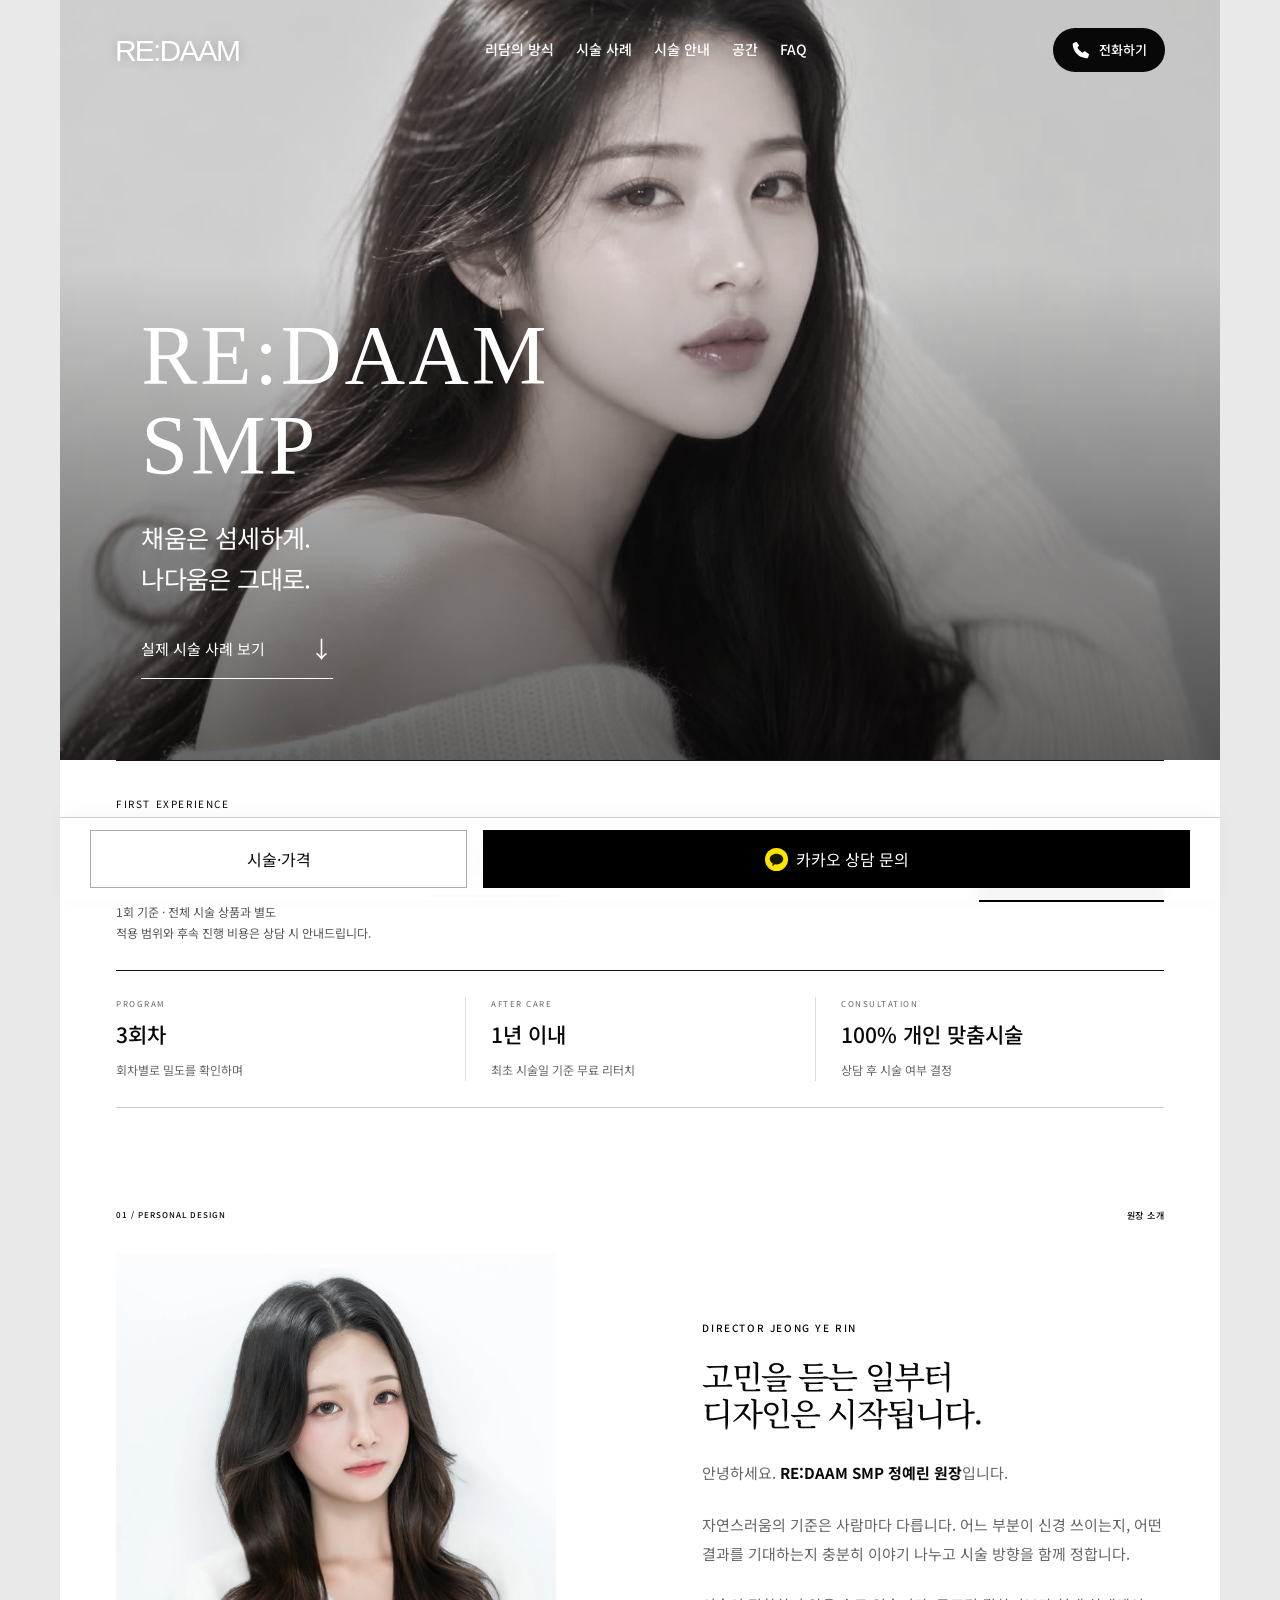
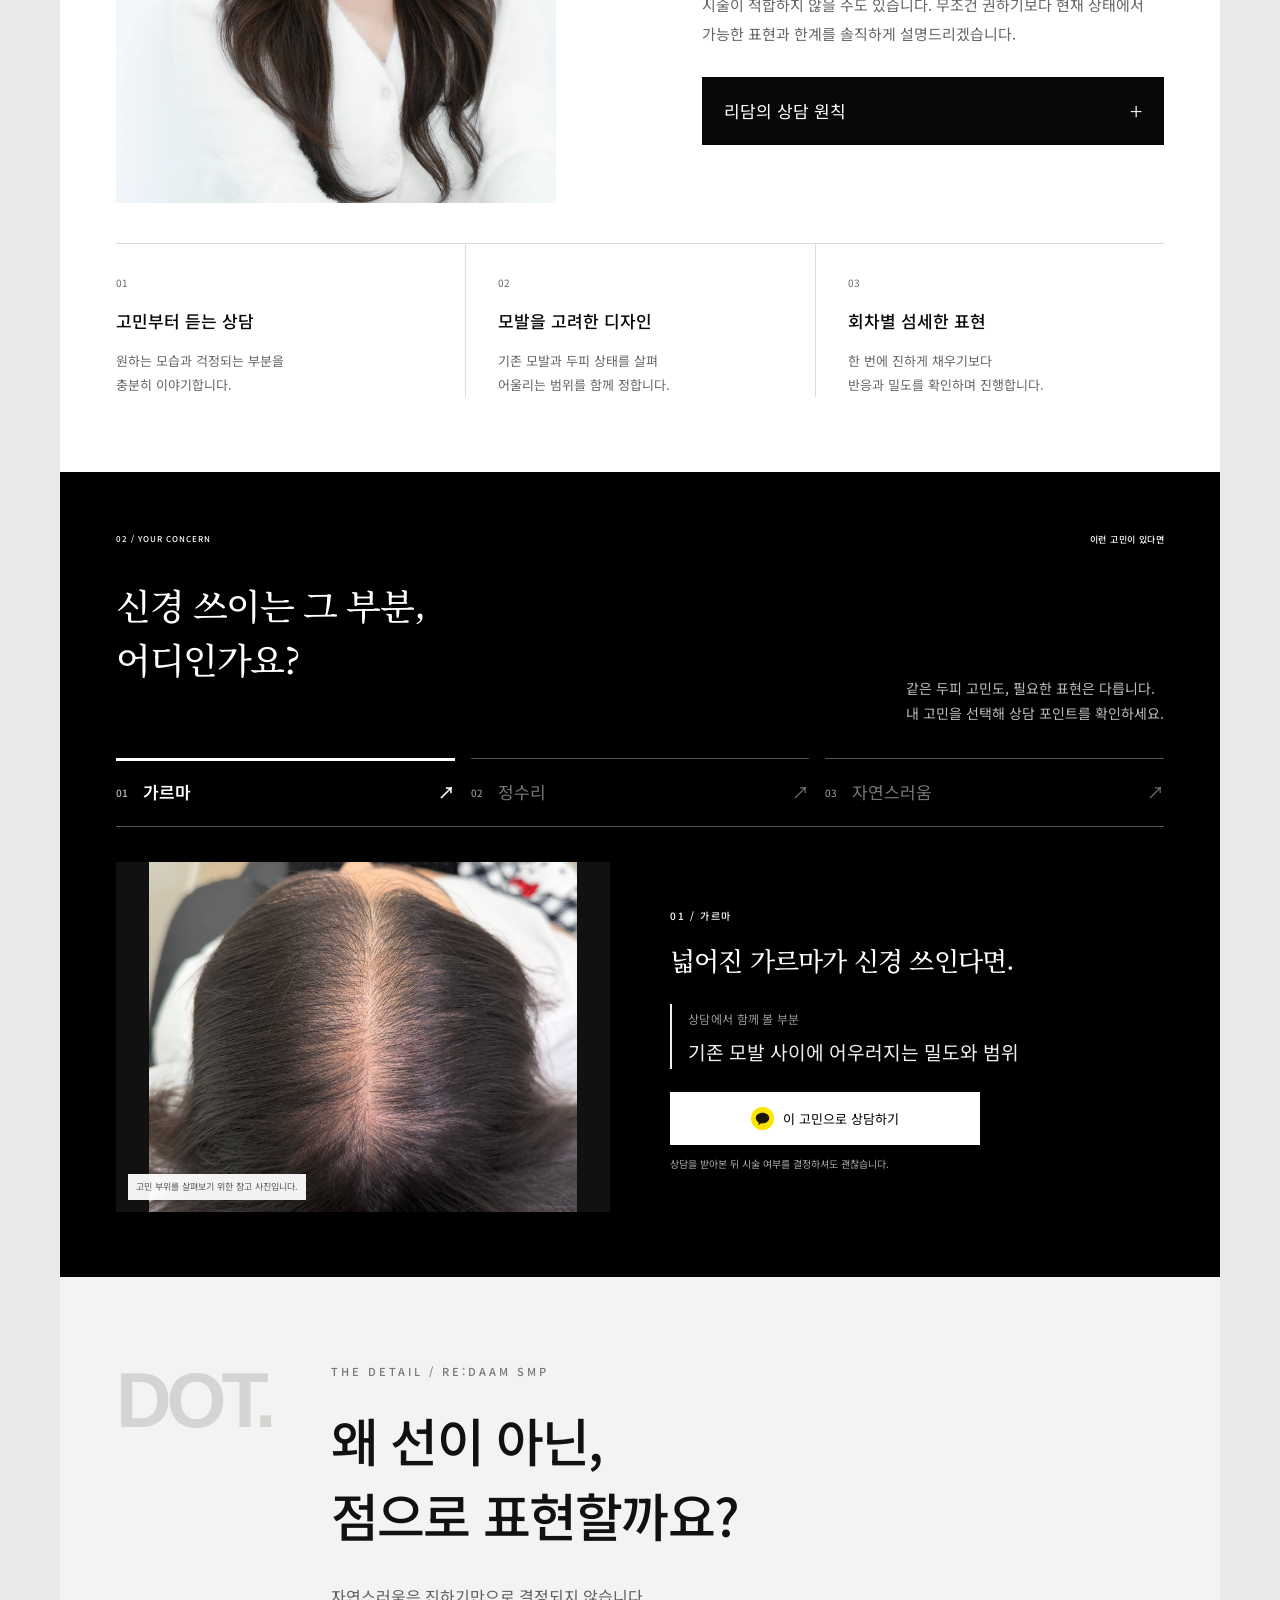
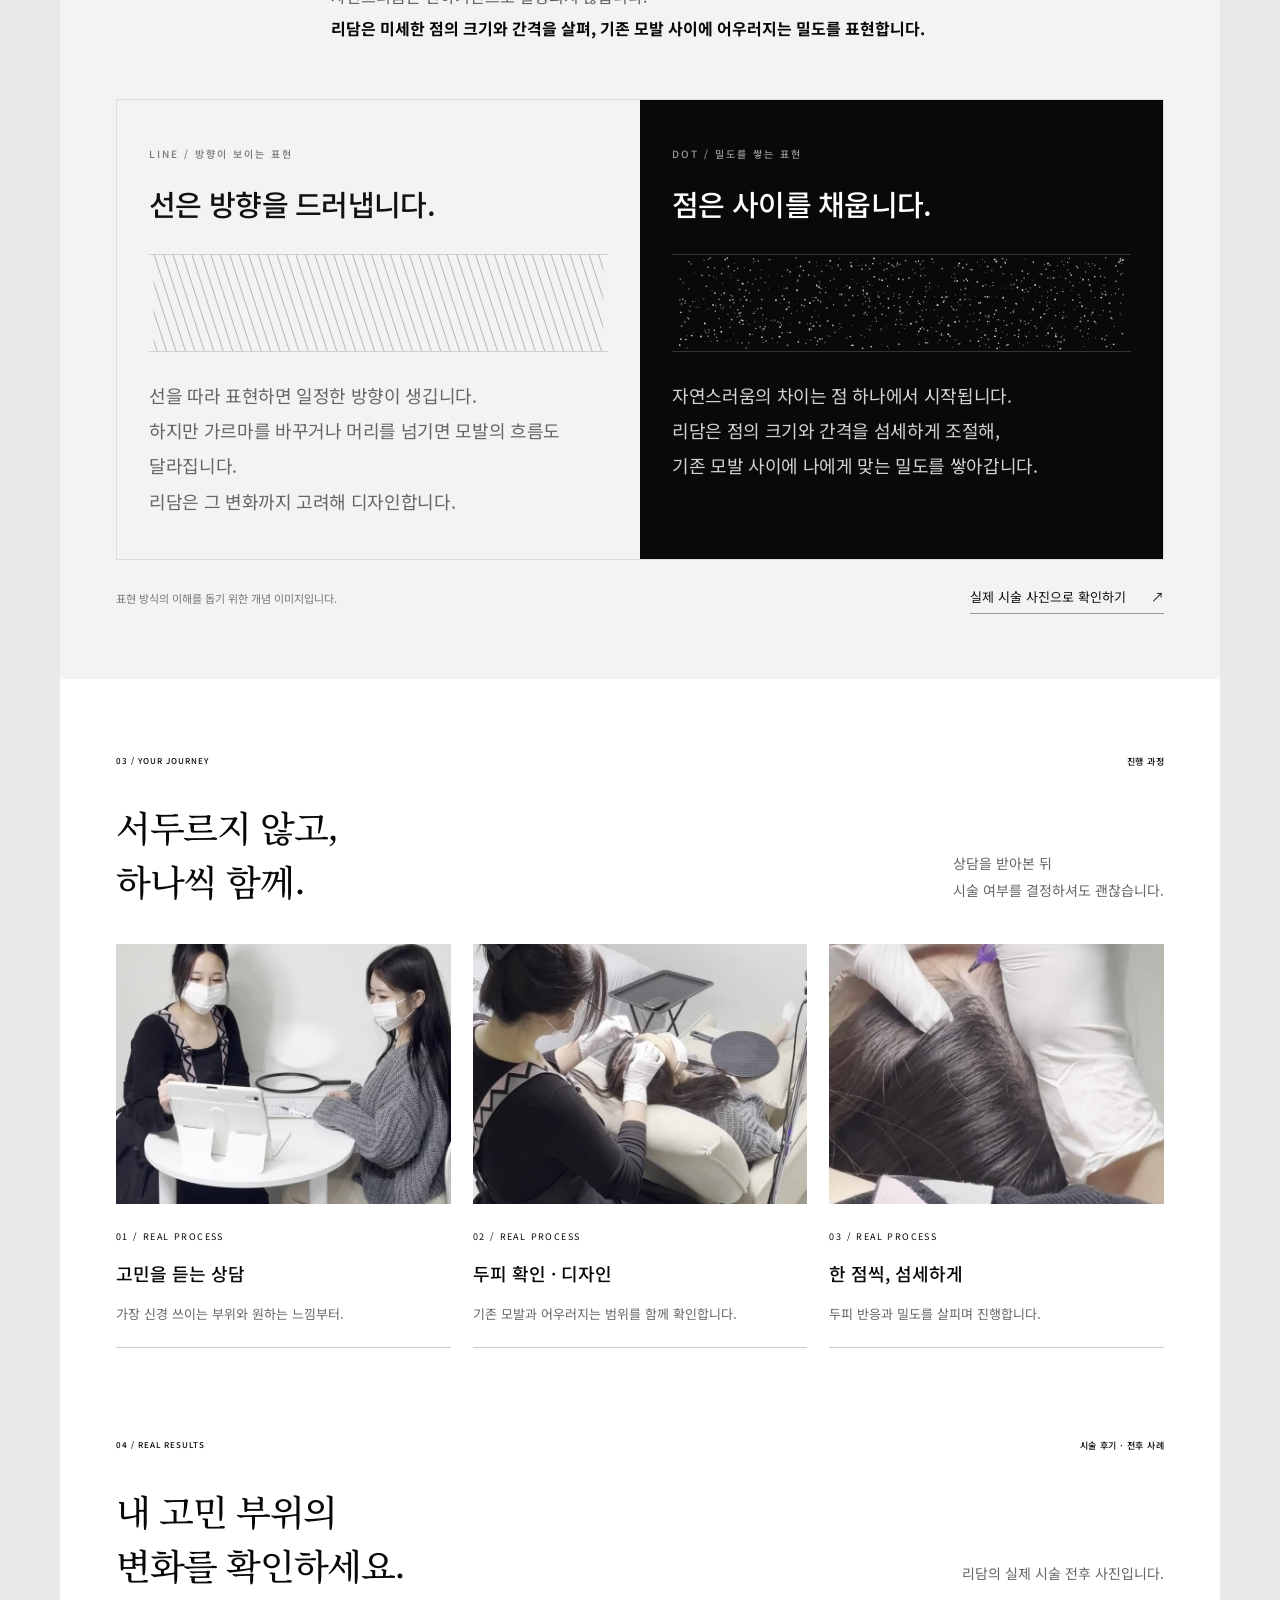
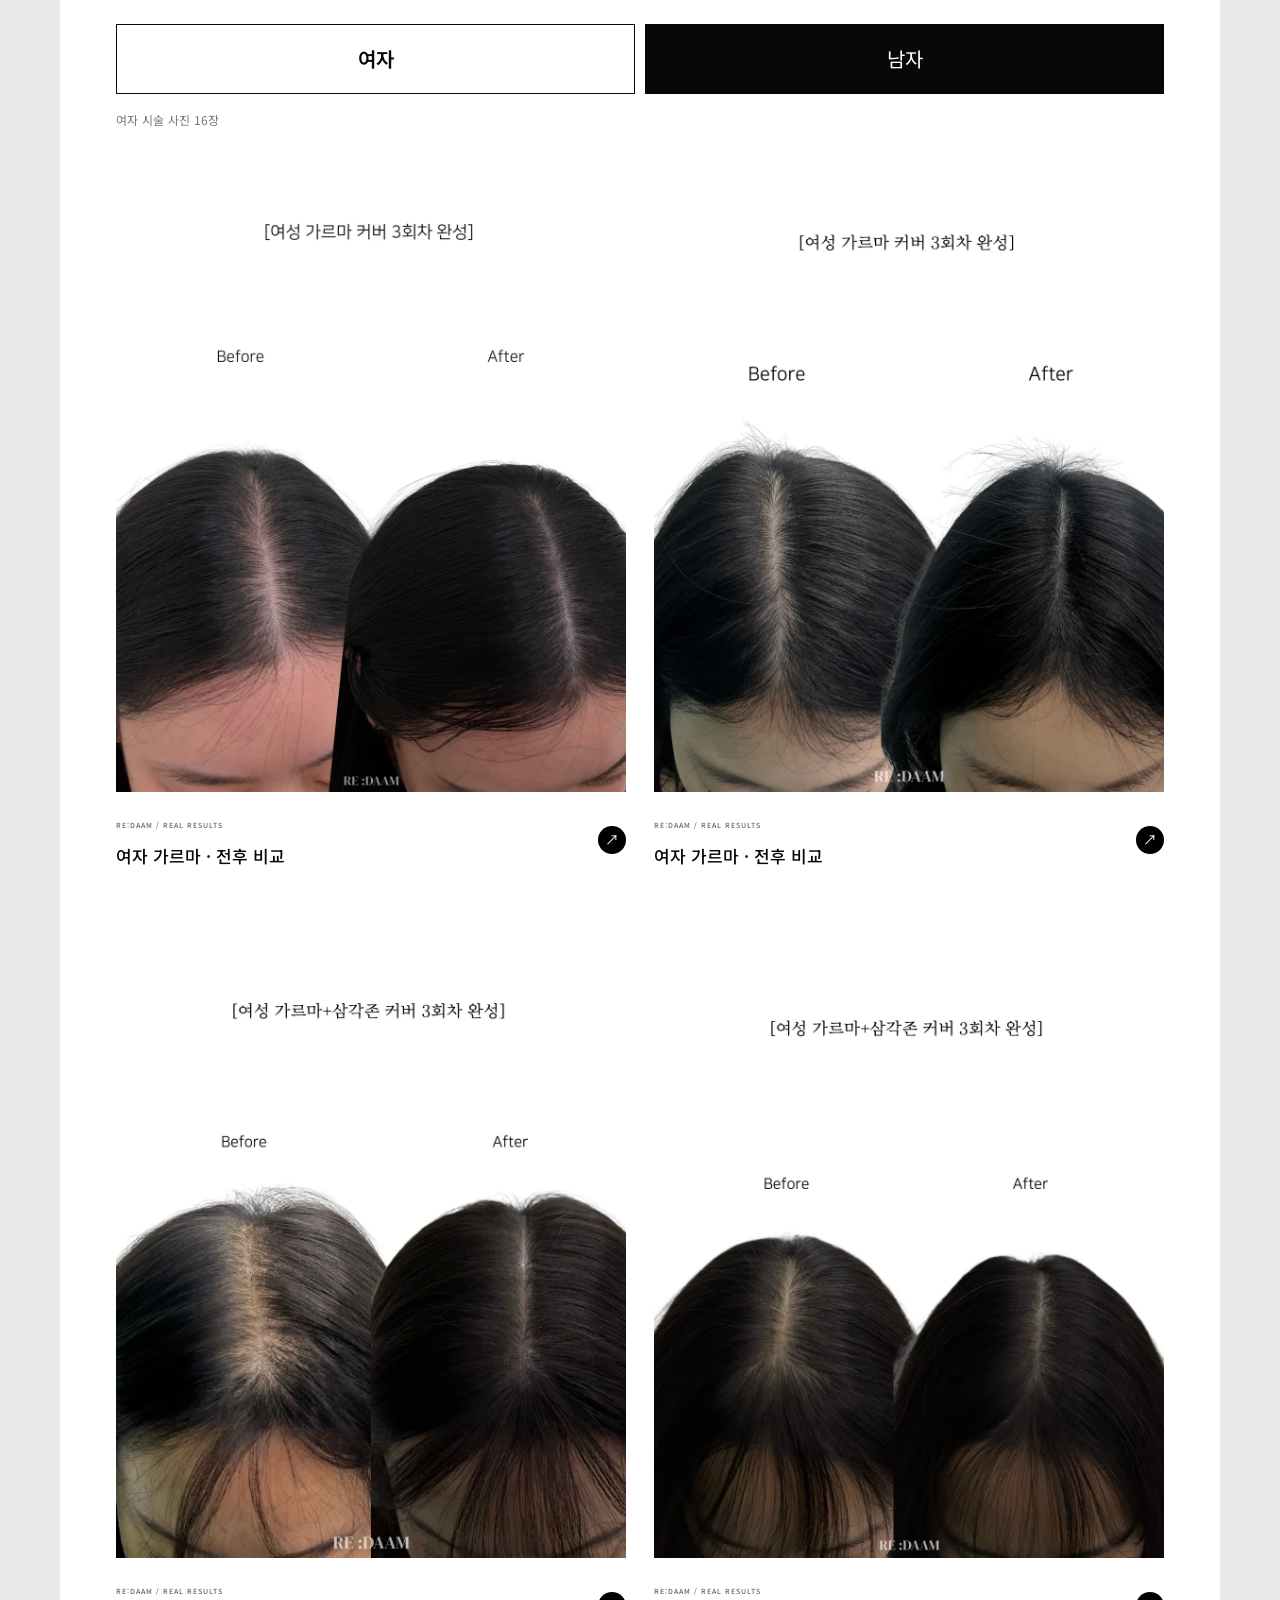
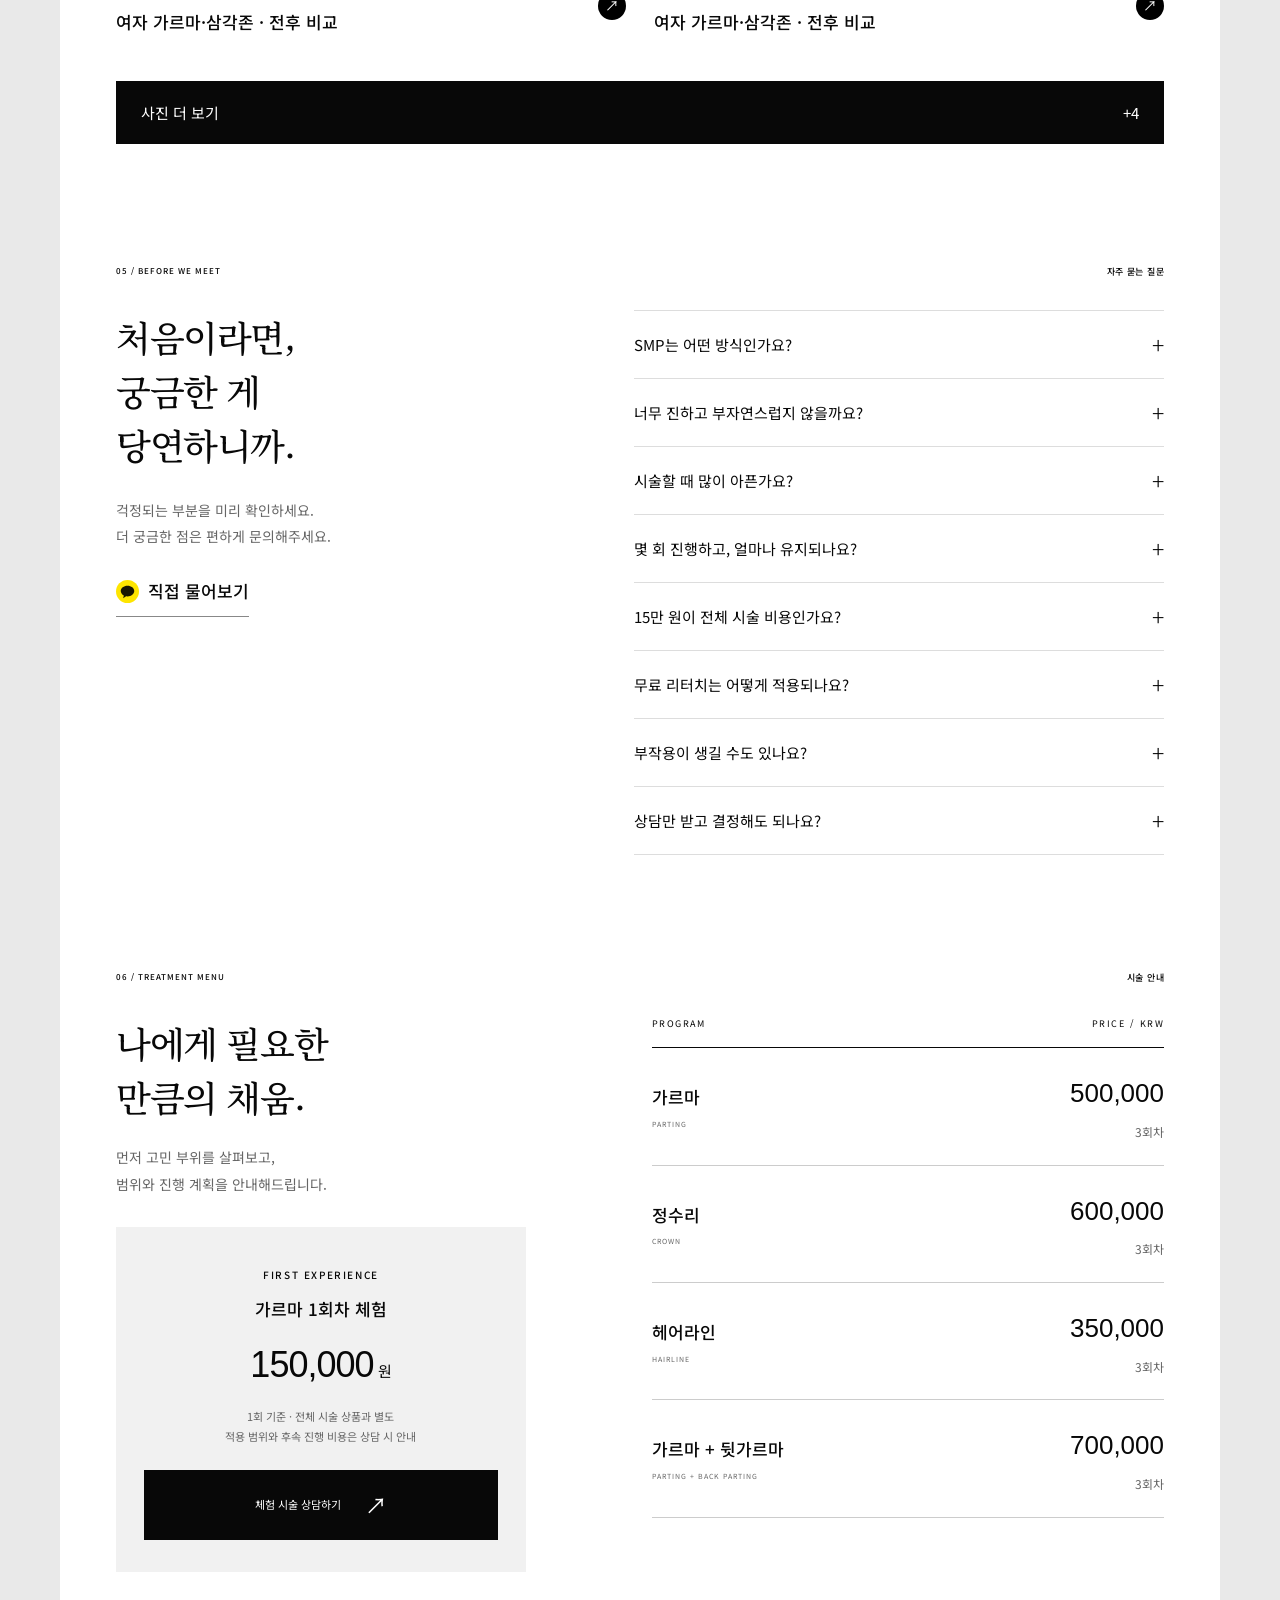
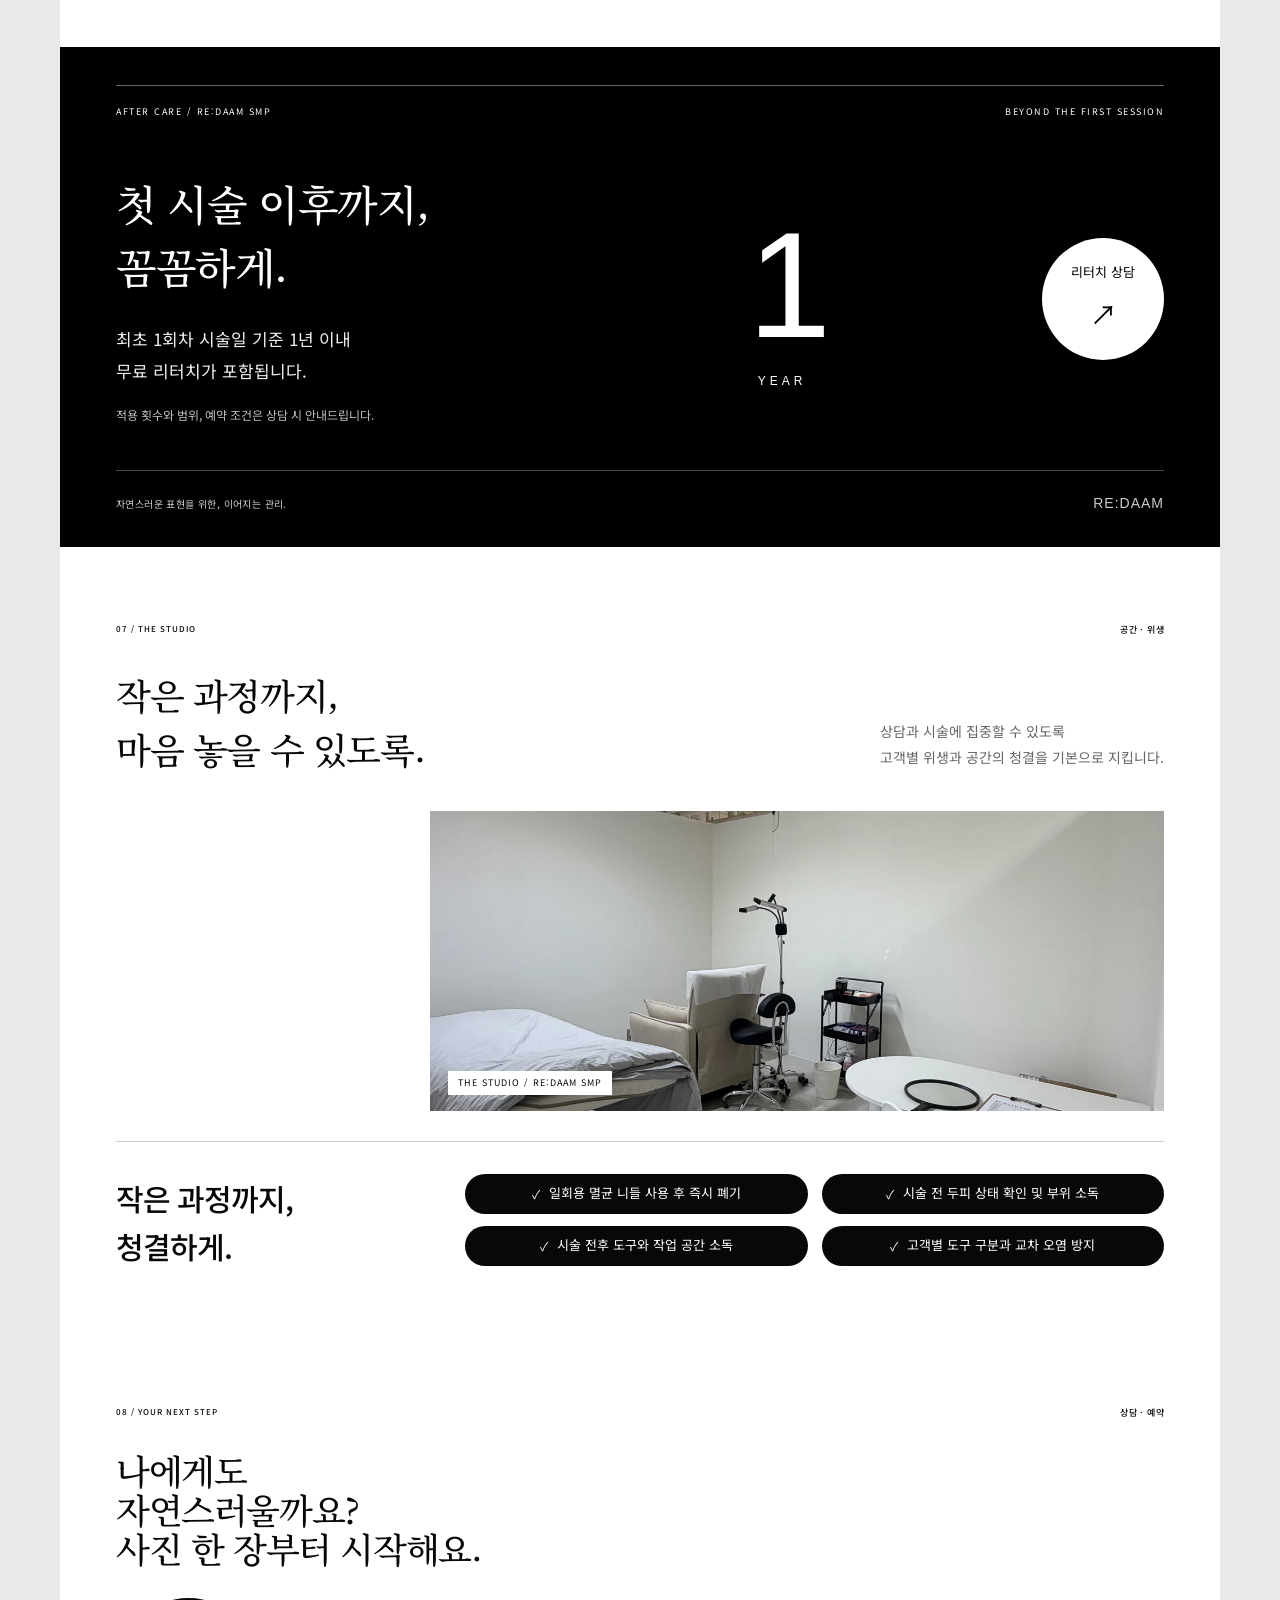
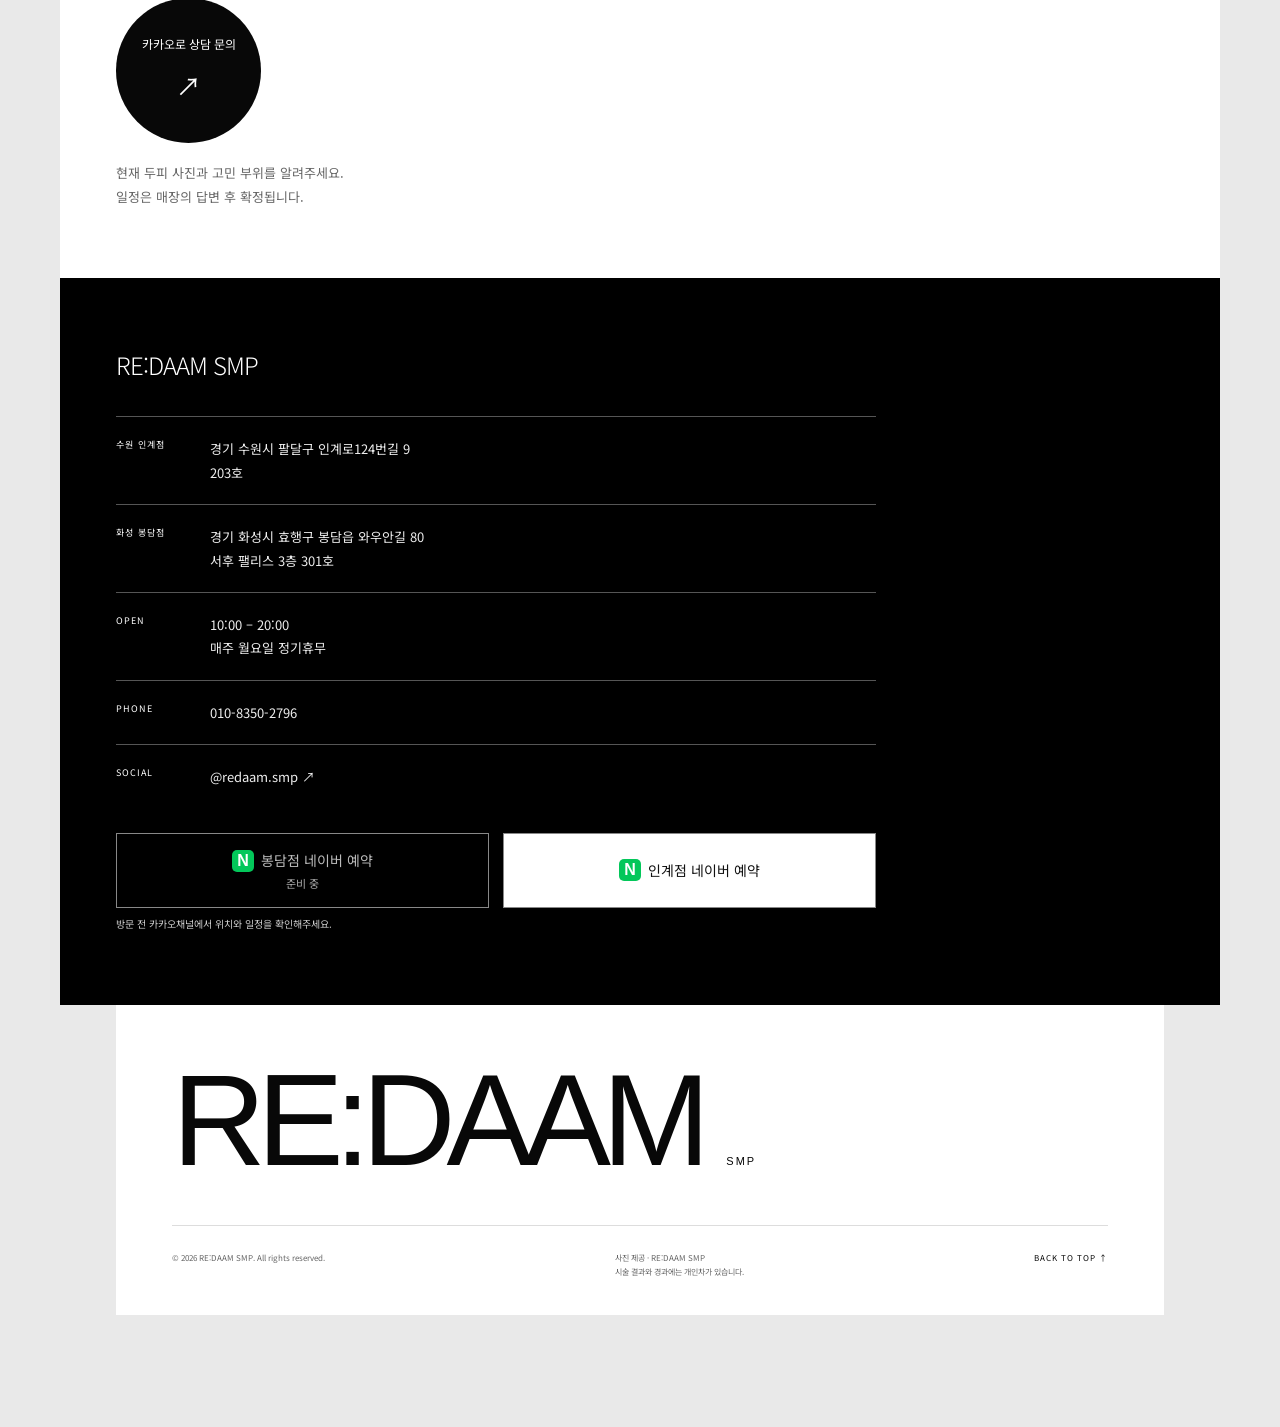
==== commit 428cee8f: "Restore arrows beneath gallery photographs" ====
--- a/index.html
+++ b/index.html
@@ -4,7 +4,7 @@
 <meta charset="utf-8"><script>if("scrollRestoration" in history)history.scrollRestoration="manual";if(performance.getEntriesByType("navigation")[0]?.type==="reload"){history.replaceState(null,"",location.pathname+location.search);addEventListener("load",()=>requestAnimationFrame(()=>window.scrollTo({top:0,left:0,behavior:"instant"})),{once:true});}</script><meta name="viewport" content="width=device-width,initial-scale=1"><meta name="robots" content="noindex,nofollow">
 <title>RE:DAAM SMP — 내 머리처럼, 자연스럽게</title>
 <meta name="description" content="수원 인계 · 화성 봉담 RE:DAAM SMP. 가르마·정수리·헤어라인의 고민을 듣고 자연스러운 밀도를 함께 찾습니다. 정예린 원장과 카카오 상담을 시작하세요.">
-<meta name="theme-color" content="#ffffff"><meta property="og:title" content="RE:DAAM SMP | 내 머리처럼, 자연스럽게"><meta property="og:description" content="비쳐 보이는 가르마, 나에게 어울리는 밀도를 함께 찾습니다."><meta property="og:type" content="website"><link rel="icon" href="data:image/svg+xml,%3Csvg xmlns='http://www.w3.org/2000/svg' viewBox='0 0 64 64'%3E%3Crect width='64' height='64' rx='32' fill='%23232320'/%3E%3Ctext x='17' y='45' font-family='serif' font-size='42' fill='%23f6f3ed'%3ER%3C/text%3E%3C/svg%3E"><link rel="stylesheet" href="./style.css?v=arrows-refined-1">
+<meta name="theme-color" content="#ffffff"><meta property="og:title" content="RE:DAAM SMP | 내 머리처럼, 자연스럽게"><meta property="og:description" content="비쳐 보이는 가르마, 나에게 어울리는 밀도를 함께 찾습니다."><meta property="og:type" content="website"><link rel="icon" href="data:image/svg+xml,%3Csvg xmlns='http://www.w3.org/2000/svg' viewBox='0 0 64 64'%3E%3Crect width='64' height='64' rx='32' fill='%23232320'/%3E%3Ctext x='17' y='45' font-family='serif' font-size='42' fill='%23f6f3ed'%3ER%3C/text%3E%3C/svg%3E"><link rel="stylesheet" href="./style.css?v=gallery-arrow-restore-1">
 <meta property="og:image" content="https://redaam-smp.github.io/share-director.png"><meta property="og:image:secure_url" content="https://redaam-smp.github.io/share-director.png"><meta property="og:image:type" content="image/png"><meta property="og:image:width" content="1200"><meta property="og:image:height" content="630"><meta property="og:image:alt" content="리담 SMP 정예린 원장 프로필"><meta name="twitter:card" content="summary_large_image"><meta name="twitter:image" content="https://redaam-smp.github.io/share-director.png">
 <style>.kakao-mark{width:23px;height:23px;flex:none;display:block}.mobile-dock>a:last-child{display:flex;align-items:center;justify-content:center;gap:8px}.booking-label{display:inline-flex;align-items:center;justify-content:center;gap:7px}.naver-mark{display:inline-flex;align-items:center;justify-content:center;background:#03c75a;color:#fff;font-family:Arial,sans-serif;font-weight:900;font-size:16px;line-height:1;width:22px;height:22px;border-radius:5px;flex:none}@media(max-width:420px){.branch-booking-actions .booking-label{font-size:12px;gap:5px}.branch-booking-actions .naver-mark{width:18px;height:18px;font-size:13px}.mobile-dock>a:last-child{gap:6px}.kakao-mark{width:21px;height:21px}}</style><style>.phone-mark{width:20px;height:20px;display:block;flex:none}.header-cta{display:inline-flex;align-items:center;justify-content:center;gap:8px;color:#fff}.kakao-mark{display:inline-block;vertical-align:middle;margin-right:8px}.mobile-dock .kakao-mark{margin-right:0}.case-info a .kakao-mark{margin:0;width:24px;height:24px}.button .kakao-mark,.text-link .kakao-mark{flex:none}.aftercare-circle .kakao-mark{margin:0 0 8px}.aftercare-circle{display:flex;flex-direction:column;align-items:center;justify-content:center}</style><style>.concern-explain .button{justify-content:center;gap:9px;text-align:center}.concern-explain .button .kakao-mark{margin:0;flex:none}</style><style>#faq .text-link{justify-content:center;align-items:center;gap:9px}#faq .text-link .kakao-mark{margin:0}.photo-expand{display:none}</style></head>
 <body>
@@ -19,7 +19,7 @@
 <section class="concerns concern-editorial" id="concerns"><div class="wrap section"><div class="section-label"><span>02 / YOUR CONCERN</span><span>이런 고민이 있다면</span></div><div class="concern-head"><h2>신경 쓰이는 그 부분,<br><span class="serif">어디인가요?</span></h2><p>같은 두피 고민도, 필요한 표현은 다릅니다.<br>내 고민을 선택해 상담 포인트를 확인하세요.</p></div><div class="concern-choices" role="group" aria-label="고민별 안내 선택"><button type="button" data-concern="part" aria-pressed="true" aria-controls="concern-panel-part" class="active"><span>01</span>가르마<span>↗</span></button><button type="button" data-concern="crown" aria-pressed="false" aria-controls="concern-panel-crown" class=""><span>02</span>정수리<span>↗</span></button><button type="button" data-concern="detail" aria-pressed="false" aria-controls="concern-panel-detail" class=""><span>03</span>자연스러움<span>↗</span></button></div><article class="concern-panel concern-part" id="concern-panel-part" ><figure><img src="./concern-part-close.png" alt="가르마 부위 참고 사진" loading="lazy"><figcaption>고민 부위를 살펴보기 위한 참고 사진입니다.</figcaption></figure><div class="concern-explain"><span class="eyebrow">01 / 가르마</span><h3>넓어진 가르마가 신경 쓰인다면.</h3><div class="look-point"><span style="font-size:12px">상담에서 함께 볼 부분</span><p style="font-size:clamp(17px,1.5vw,22px);line-height:1.65">기존 모발 사이에 어우러지는 밀도와 범위</p></div><a class="button dark" href="https://pf.kakao.com/_tzHvn" target="_blank" rel="noopener noreferrer"><svg class="kakao-mark" viewBox="0 0 32 32" aria-hidden="true"><circle cx="16" cy="16" r="16" fill="#FEE500"/><path d="M16 8c-5.2 0-9.4 3.3-9.4 7.4 0 2.6 1.7 4.9 4.3 6.2l-.9 3.7 4-2.6c.7.1 1.3.2 2 .2 5.2 0 9.4-3.3 9.4-7.5S21.2 8 16 8Z" fill="#191600"/></svg>이 고민으로 상담하기 </a><small>상담을 받아본 뒤 시술 여부를 결정하셔도 괜찮습니다.</small></div></article><article class="concern-panel concern-crown" id="concern-panel-crown" hidden><figure><img src="./concern-crown-close.png" alt="정수리 부위 참고 사진" loading="lazy"><figcaption>고민 부위를 살펴보기 위한 참고 사진입니다.</figcaption></figure><div class="concern-explain"><span class="eyebrow">02 / 정수리</span><h3>사진 속 정수리가 유독 비쳐 보인다면.</h3><div class="look-point"><span style="font-size:12px">상담에서 함께 볼 부분</span><p style="font-size:clamp(17px,1.5vw,22px);line-height:1.65">가까이 본 모습과 전체적인 균형</p></div><a class="button dark" href="https://pf.kakao.com/_tzHvn" target="_blank" rel="noopener noreferrer"><svg class="kakao-mark" viewBox="0 0 32 32" aria-hidden="true"><circle cx="16" cy="16" r="16" fill="#FEE500"/><path d="M16 8c-5.2 0-9.4 3.3-9.4 7.4 0 2.6 1.7 4.9 4.3 6.2l-.9 3.7 4-2.6c.7.1 1.3.2 2 .2 5.2 0 9.4-3.3 9.4-7.5S21.2 8 16 8Z" fill="#191600"/></svg>이 고민으로 상담하기 </a><small>상담을 받아본 뒤 시술 여부를 결정하셔도 괜찮습니다.</small></div></article><article class="concern-panel concern-detail" id="concern-panel-detail" hidden><figure><img src="./concern-detail.jpg" alt="타샵 도트와 리담 도트 비교 사진. 원본 내 표기 참고" loading="lazy"><figcaption>원본 사진의 비교 표기를 참고해주세요.</figcaption></figure><div class="concern-explain"><span class="eyebrow">03 / 자연스러움</span><h3>채우고 싶지만, 진해질까 걱정된다면.</h3><div class="look-point"><span style="font-size:12px">상담에서 함께 볼 부분</span><p style="font-size:clamp(17px,1.5vw,22px);line-height:1.65">점 하나의 크기·간격과 모발 사이의 조화</p></div><a class="button dark" href="https://pf.kakao.com/_tzHvn" target="_blank" rel="noopener noreferrer"><svg class="kakao-mark" viewBox="0 0 32 32" aria-hidden="true"><circle cx="16" cy="16" r="16" fill="#FEE500"/><path d="M16 8c-5.2 0-9.4 3.3-9.4 7.4 0 2.6 1.7 4.9 4.3 6.2l-.9 3.7 4-2.6c.7.1 1.3.2 2 .2 5.2 0 9.4-3.3 9.4-7.5S21.2 8 16 8Z" fill="#191600"/></svg>이 고민으로 상담하기 </a><small>상담을 받아본 뒤 시술 여부를 결정하셔도 괜찮습니다.</small></div></article></div></section>
 <section class="dot-section" id="dot-design"><div class="wrap section"><div class="dot-heading"><span class="dot-word">DOT.</span><div><span class="eyebrow">THE DETAIL / RE:DAAM SMP</span><h2>왜 선이 아닌,<br><span class="serif">점으로 표현할까요?</span></h2><p>자연스러움은 진하기만으로 결정되지 않습니다.<br><strong style="font-weight:700;color:#080808">리담은 미세한 점의 크기와 간격을 살펴,<br class="mobile-break"> 기존 모발 사이에 어우러지는 밀도를 표현합니다.</strong></p></div></div><div class="dot-comparison"><article class="dot-card line-card"><span class="eyebrow">LINE / 방향이 보이는 표현</span><h3>선은 방향을 드러냅니다.</h3><svg viewBox="0 0 700 150" role="img" aria-label="일정한 방향으로 나란히 이어지는 선 개념도"><defs><pattern id="line-pattern" width="14" height="14" patternTransform="rotate(-18)" patternUnits="userSpaceOnUse"><path d="M0 0 V14" stroke="#555" stroke-width="1.2"/></pattern></defs><rect width="700" height="150" fill="url(#line-pattern)"/></svg><p>선을 따라 표현하면 일정한 방향이 생깁니다.<br>하지만 가르마를 바꾸거나 머리를 넘기면 모발의 흐름도 달라집니다.<br>리담은 그 변화까지 고려해 디자인합니다.</p></article><article class="dot-card dot-card-dark"><span class="eyebrow">DOT / 밀도를 쌓는 표현</span><h3>점은 사이를 채웁니다.</h3><svg viewBox="0 0 700 150" role="img" aria-label="크기와 간격을 달리해 밀도를 표현하는 점 개념도"><circle cx="452.8" cy="103.6" r="1.51" fill="white" opacity="0.33"/><circle cx="49.2" cy="121.0" r="0.95" fill="white" opacity="0.44"/><circle cx="567.9" cy="30.0" r="1.47" fill="white" opacity="0.50"/><circle cx="53.4" cy="134.3" r="1.17" fill="white" opacity="0.27"/><circle cx="584.3" cy="114.0" r="1.32" fill="white" opacity="0.60"/><circle cx="691.0" cy="5.7" r="1.53" fill="white" opacity="0.59"/><circle cx="179.0" cy="91.0" r="0.95" fill="white" opacity="0.60"/><circle cx="491.3" cy="78.4" r="0.74" fill="white" opacity="0.45"/><circle cx="213.0" cy="110.4" r="1.49" fill="white" opacity="0.67"/><circle cx="371.1" cy="28.2" r="1.29" fill="white" opacity="0.37"/><circle cx="694.1" cy="28.6" r="1.52" fill="white" opacity="0.23"/><circle cx="543.6" cy="53.2" r="1.17" fill="white" opacity="0.46"/><circle cx="217.1" cy="66.2" r="1.38" fill="white" opacity="0.42"/><circle cx="253.8" cy="115.0" r="0.81" fill="white" opacity="0.43"/><circle cx="361.4" cy="77.5" r="0.80" fill="white" opacity="0.66"/><circle cx="342.5" cy="17.0" r="0.95" fill="white" opacity="0.25"/><circle cx="241.9" cy="20.2" r="0.88" fill="white" opacity="0.54"/><circle cx="481.2" cy="46.6" r="1.07" fill="white" opacity="0.52"/><circle cx="409.4" cy="132.8" r="0.84" fill="white" opacity="0.67"/><circle cx="387.6" cy="131.0" r="1.27" fill="white" opacity="0.22"/><circle cx="43.8" cy="117.2" r="0.92" fill="white" opacity="0.58"/><circle cx="71.2" cy="83.8" r="1.02" fill="white" opacity="0.49"/><circle cx="6.4" cy="131.2" r="1.41" fill="white" opacity="0.65"/><circle cx="433.7" cy="36.2" r="0.82" fill="white" opacity="0.71"/><circle cx="231.9" cy="58.5" r="1.44" fill="white" opacity="0.42"/><circle cx="691.2" cy="30.1" r="1.42" fill="white" opacity="0.39"/><circle cx="99.0" cy="69.7" r="1.39" fill="white" opacity="0.28"/><circle cx="415.7" cy="125.5" r="0.68" fill="white" opacity="0.50"/><circle cx="220.1" cy="70.4" r="1.40" fill="white" opacity="0.47"/><circle cx="214.4" cy="32.9" r="1.39" fill="white" opacity="0.31"/><circle cx="499.1" cy="145.4" r="1.27" fill="white" opacity="0.74"/><circle cx="90.5" cy="90.3" r="1.20" fill="white" opacity="0.27"/><circle cx="304.1" cy="47.5" r="0.76" fill="white" opacity="0.45"/><circle cx="64.1" cy="134.7" r="0.80" fill="white" opacity="0.54"/><circle cx="495.1" cy="6.9" r="1.50" fill="white" opacity="0.75"/><circle cx="405.5" cy="78.0" r="1.42" fill="white" opacity="0.57"/><circle cx="157.5" cy="136.1" r="0.83" fill="white" opacity="0.54"/><circle cx="382.0" cy="112.8" r="0.98" fill="white" opacity="0.59"/><circle cx="148.3" cy="102.8" r="0.80" fill="white" opacity="0.42"/><circle cx="364.6" cy="107.1" r="1.47" fill="white" opacity="0.78"/><circle cx="329.6" cy="13.4" r="1.19" fill="white" opacity="0.56"/><circle cx="511.3" cy="10.8" r="1.37" fill="white" opacity="0.30"/><circle cx="579.7" cy="143.2" r="1.14" fill="white" opacity="0.48"/><circle cx="459.8" cy="23.1" r="1.24" fill="white" opacity="0.71"/><circle cx="650.8" cy="103.6" r="1.30" fill="white" opacity="0.78"/><circle cx="268.6" cy="51.7" r="1.54" fill="white" opacity="0.26"/><circle cx="243.1" cy="109.6" r="1.50" fill="white" opacity="0.68"/><circle cx="134.2" cy="117.3" r="0.85" fill="white" opacity="0.53"/><circle cx="428.9" cy="143.7" r="0.85" fill="white" opacity="0.42"/><circle cx="217.3" cy="45.9" r="0.80" fill="white" opacity="0.45"/><circle cx="188.4" cy="41.2" r="1.40" fill="white" opacity="0.28"/><circle cx="323.4" cy="9.8" r="0.70" fill="white" opacity="0.71"/><circle cx="546.6" cy="136.0" r="0.75" fill="white" opacity="0.67"/><circle cx="210.1" cy="116.1" r="1.16" fill="white" opacity="0.47"/><circle cx="432.7" cy="40.7" r="1.13" fill="white" opacity="0.71"/><circle cx="450.1" cy="111.2" r="1.52" fill="white" opacity="0.29"/><circle cx="539.7" cy="140.3" r="1.14" fill="white" opacity="0.42"/><circle cx="445.7" cy="19.7" r="1.33" fill="white" opacity="0.65"/><circle cx="21.0" cy="79.6" r="1.09" fill="white" opacity="0.64"/><circle cx="298.5" cy="16.1" r="0.67" fill="white" opacity="0.38"/><circle cx="70.2" cy="29.3" r="1.20" fill="white" opacity="0.73"/><circle cx="126.1" cy="83.5" r="1.09" fill="white" opacity="0.59"/><circle cx="667.2" cy="56.9" r="1.18" fill="white" opacity="0.51"/><circle cx="108.7" cy="70.0" r="1.52" fill="white" opacity="0.65"/><circle cx="142.5" cy="51.3" r="0.82" fill="white" opacity="0.46"/><circle cx="322.9" cy="23.2" r="1.04" fill="white" opacity="0.79"/><circle cx="275.4" cy="94.7" r="1.53" fill="white" opacity="0.44"/><circle cx="240.1" cy="65.9" r="0.79" fill="white" opacity="0.26"/><circle cx="100.7" cy="101.5" r="1.35" fill="white" opacity="0.67"/><circle cx="102.3" cy="44.2" r="1.47" fill="white" opacity="0.64"/><circle cx="273.5" cy="109.9" r="0.89" fill="white" opacity="0.27"/><circle cx="631.8" cy="126.5" r="1.09" fill="white" opacity="0.46"/><circle cx="637.3" cy="83.1" r="1.52" fill="white" opacity="0.23"/><circle cx="452.7" cy="40.1" r="1.29" fill="white" opacity="0.75"/><circle cx="18.7" cy="99.3" r="1.38" fill="white" opacity="0.50"/><circle cx="88.9" cy="74.3" r="1.28" fill="white" opacity="0.53"/><circle cx="394.3" cy="50.0" r="0.94" fill="white" opacity="0.36"/><circle cx="507.8" cy="5.7" r="1.19" fill="white" opacity="0.61"/><circle cx="313.8" cy="64.0" r="1.35" fill="white" opacity="0.51"/><circle cx="43.7" cy="106.5" r="1.52" fill="white" opacity="0.79"/><circle cx="599.8" cy="10.2" r="1.16" fill="white" opacity="0.33"/><circle cx="575.1" cy="22.2" r="1.10" fill="white" opacity="0.74"/><circle cx="137.6" cy="111.5" r="1.53" fill="white" opacity="0.47"/><circle cx="343.6" cy="15.6" r="1.47" fill="white" opacity="0.31"/><circle cx="522.2" cy="106.2" r="0.89" fill="white" opacity="0.79"/><circle cx="645.6" cy="92.7" r="1.03" fill="white" opacity="0.50"/><circle cx="309.5" cy="97.8" r="1.54" fill="white" opacity="0.28"/><circle cx="198.3" cy="79.4" r="1.21" fill="white" opacity="0.62"/><circle cx="640.0" cy="122.5" r="0.98" fill="white" opacity="0.46"/><circle cx="393.0" cy="136.1" r="0.85" fill="white" opacity="0.30"/><circle cx="217.6" cy="104.7" r="1.22" fill="white" opacity="0.47"/><circle cx="348.6" cy="100.3" r="1.42" fill="white" opacity="0.24"/><circle cx="356.3" cy="8.7" r="1.34" fill="white" opacity="0.51"/><circle cx="640.3" cy="102.3" r="1.35" fill="white" opacity="0.50"/><circle cx="537.6" cy="39.9" r="0.80" fill="white" opacity="0.56"/><circle cx="347.4" cy="81.0" r="1.38" fill="white" opacity="0.54"/><circle cx="471.2" cy="101.1" r="1.03" fill="white" opacity="0.68"/><circle cx="472.8" cy="90.3" r="1.44" fill="white" opacity="0.60"/><circle cx="319.9" cy="39.3" r="1.42" fill="white" opacity="0.77"/><circle cx="293.8" cy="89.0" r="1.18" fill="white" opacity="0.64"/><circle cx="373.5" cy="103.7" r="1.37" fill="white" opacity="0.37"/><circle cx="496.9" cy="114.9" r="1.19" fill="white" opacity="0.77"/><circle cx="641.1" cy="38.5" r="1.02" fill="white" opacity="0.73"/><circle cx="595.9" cy="33.7" r="0.85" fill="white" opacity="0.31"/><circle cx="688.5" cy="11.3" r="1.38" fill="white" opacity="0.65"/><circle cx="343.6" cy="12.5" r="1.05" fill="white" opacity="0.78"/><circle cx="86.3" cy="64.0" r="1.34" fill="white" opacity="0.36"/><circle cx="244.1" cy="77.5" r="1.05" fill="white" opacity="0.60"/><circle cx="667.9" cy="4.5" r="1.28" fill="white" opacity="0.45"/><circle cx="85.8" cy="100.5" r="1.30" fill="white" opacity="0.66"/><circle cx="397.1" cy="6.2" r="0.91" fill="white" opacity="0.66"/><circle cx="139.8" cy="99.3" r="0.94" fill="white" opacity="0.54"/><circle cx="511.4" cy="51.3" r="0.76" fill="white" opacity="0.78"/><circle cx="318.2" cy="118.1" r="0.77" fill="white" opacity="0.61"/><circle cx="554.8" cy="84.3" r="1.29" fill="white" opacity="0.78"/><circle cx="6.6" cy="89.2" r="1.34" fill="white" opacity="0.72"/><circle cx="436.9" cy="96.1" r="1.35" fill="white" opacity="0.31"/><circle cx="239.2" cy="17.8" r="0.88" fill="white" opacity="0.26"/><circle cx="133.3" cy="98.0" r="0.82" fill="white" opacity="0.34"/><circle cx="394.2" cy="52.3" r="0.80" fill="white" opacity="0.28"/><circle cx="622.9" cy="80.6" r="0.82" fill="white" opacity="0.35"/><circle cx="201.1" cy="137.8" r="1.35" fill="white" opacity="0.41"/><circle cx="206.7" cy="117.6" r="0.99" fill="white" opacity="0.50"/><circle cx="256.6" cy="61.6" r="1.47" fill="white" opacity="0.58"/><circle cx="667.8" cy="61.7" r="1.54" fill="white" opacity="0.63"/><circle cx="577.3" cy="66.6" r="0.87" fill="white" opacity="0.72"/><circle cx="95.1" cy="85.2" r="1.09" fill="white" opacity="0.79"/><circle cx="508.6" cy="110.1" r="0.71" fill="white" opacity="0.43"/><circle cx="469.8" cy="134.0" r="1.35" fill="white" opacity="0.78"/><circle cx="576.8" cy="79.1" r="1.52" fill="white" opacity="0.34"/><circle cx="352.4" cy="38.1" r="1.45" fill="white" opacity="0.52"/><circle cx="218.2" cy="139.6" r="0.87" fill="white" opacity="0.75"/><circle cx="412.3" cy="122.8" r="1.51" fill="white" opacity="0.51"/><circle cx="98.6" cy="94.9" r="1.38" fill="white" opacity="0.31"/><circle cx="94.9" cy="21.0" r="1.04" fill="white" opacity="0.67"/><circle cx="636.8" cy="26.5" r="1.09" fill="white" opacity="0.52"/><circle cx="603.5" cy="5.6" r="0.68" fill="white" opacity="0.40"/><circle cx="113.2" cy="59.0" r="0.82" fill="white" opacity="0.78"/><circle cx="134.1" cy="130.9" r="0.92" fill="white" opacity="0.28"/><circle cx="222.9" cy="130.8" r="1.53" fill="white" opacity="0.55"/><circle cx="494.8" cy="92.2" r="1.26" fill="white" opacity="0.75"/><circle cx="457.1" cy="133.2" r="0.99" fill="white" opacity="0.59"/><circle cx="322.3" cy="80.5" r="0.80" fill="white" opacity="0.68"/><circle cx="385.0" cy="115.4" r="1.29" fill="white" opacity="0.45"/><circle cx="16.0" cy="144.8" r="1.18" fill="white" opacity="0.31"/><circle cx="407.3" cy="48.9" r="0.86" fill="white" opacity="0.35"/><circle cx="432.3" cy="29.1" r="1.23" fill="white" opacity="0.35"/><circle cx="50.9" cy="118.9" r="0.68" fill="white" opacity="0.50"/><circle cx="87.7" cy="69.5" r="1.46" fill="white" opacity="0.54"/><circle cx="596.4" cy="89.7" r="0.87" fill="white" opacity="0.31"/><circle cx="577.9" cy="113.7" r="0.69" fill="white" opacity="0.75"/><circle cx="474.1" cy="128.6" r="1.02" fill="white" opacity="0.68"/><circle cx="296.3" cy="93.0" r="1.15" fill="white" opacity="0.56"/><circle cx="380.8" cy="22.1" r="1.10" fill="white" opacity="0.35"/><circle cx="54.8" cy="55.6" r="0.84" fill="white" opacity="0.47"/><circle cx="572.3" cy="14.5" r="0.83" fill="white" opacity="0.77"/><circle cx="603.4" cy="132.5" r="1.31" fill="white" opacity="0.52"/><circle cx="300.3" cy="21.6" r="1.30" fill="white" opacity="0.55"/><circle cx="418.9" cy="65.4" r="1.34" fill="white" opacity="0.67"/><circle cx="427.8" cy="80.5" r="0.99" fill="white" opacity="0.59"/><circle cx="666.6" cy="34.6" r="0.93" fill="white" opacity="0.70"/><circle cx="174.9" cy="73.8" r="1.54" fill="white" opacity="0.42"/><circle cx="123.1" cy="114.4" r="1.18" fill="white" opacity="0.62"/><circle cx="626.2" cy="62.0" r="1.05" fill="white" opacity="0.69"/><circle cx="42.3" cy="68.3" r="0.93" fill="white" opacity="0.65"/><circle cx="294.5" cy="16.0" r="1.14" fill="white" opacity="0.79"/><circle cx="90.0" cy="12.8" r="0.77" fill="white" opacity="0.69"/><circle cx="9.4" cy="68.7" r="1.33" fill="white" opacity="0.49"/><circle cx="26.6" cy="120.7" r="0.77" fill="white" opacity="0.55"/><circle cx="319.5" cy="92.3" r="1.14" fill="white" opacity="0.76"/><circle cx="569.7" cy="140.4" r="0.67" fill="white" opacity="0.78"/><circle cx="176.2" cy="108.4" r="0.66" fill="white" opacity="0.67"/><circle cx="598.6" cy="127.1" r="1.45" fill="white" opacity="0.29"/><circle cx="542.0" cy="102.6" r="1.17" fill="white" opacity="0.35"/><circle cx="529.7" cy="76.7" r="1.10" fill="white" opacity="0.36"/><circle cx="335.3" cy="15.8" r="1.43" fill="white" opacity="0.51"/><circle cx="371.8" cy="104.7" r="0.66" fill="white" opacity="0.76"/><circle cx="5.8" cy="37.4" r="1.33" fill="white" opacity="0.43"/><circle cx="520.0" cy="90.3" r="1.52" fill="white" opacity="0.25"/><circle cx="118.1" cy="123.5" r="0.76" fill="white" opacity="0.69"/><circle cx="215.2" cy="128.7" r="1.25" fill="white" opacity="0.29"/><circle cx="48.7" cy="18.9" r="1.55" fill="white" opacity="0.41"/><circle cx="131.1" cy="35.4" r="0.92" fill="white" opacity="0.68"/><circle cx="635.1" cy="94.8" r="1.34" fill="white" opacity="0.70"/><circle cx="74.0" cy="59.7" r="1.51" fill="white" opacity="0.61"/><circle cx="390.7" cy="117.7" r="1.26" fill="white" opacity="0.74"/><circle cx="59.2" cy="123.9" r="1.11" fill="white" opacity="0.57"/><circle cx="102.9" cy="102.2" r="1.39" fill="white" opacity="0.65"/><circle cx="345.6" cy="37.3" r="1.33" fill="white" opacity="0.80"/><circle cx="50.4" cy="116.2" r="1.36" fill="white" opacity="0.24"/><circle cx="61.3" cy="79.2" r="1.26" fill="white" opacity="0.38"/><circle cx="219.6" cy="134.4" r="1.23" fill="white" opacity="0.70"/><circle cx="270.3" cy="126.8" r="1.19" fill="white" opacity="0.68"/><circle cx="516.1" cy="139.6" r="0.98" fill="white" opacity="0.70"/><circle cx="384.5" cy="73.1" r="1.04" fill="white" opacity="0.55"/><circle cx="255.2" cy="22.6" r="1.07" fill="white" opacity="0.48"/><circle cx="172.6" cy="140.6" r="1.47" fill="white" opacity="0.46"/><circle cx="441.0" cy="137.9" r="0.94" fill="white" opacity="0.43"/><circle cx="662.8" cy="60.8" r="1.33" fill="white" opacity="0.51"/><circle cx="326.3" cy="111.4" r="0.73" fill="white" opacity="0.49"/><circle cx="19.0" cy="52.8" r="0.96" fill="white" opacity="0.57"/><circle cx="161.5" cy="105.6" r="1.28" fill="white" opacity="0.42"/><circle cx="50.8" cy="82.8" r="0.69" fill="white" opacity="0.68"/><circle cx="451.4" cy="14.4" r="1.13" fill="white" opacity="0.69"/><circle cx="95.8" cy="39.3" r="1.21" fill="white" opacity="0.61"/><circle cx="292.6" cy="127.5" r="0.98" fill="white" opacity="0.33"/><circle cx="97.9" cy="53.7" r="1.41" fill="white" opacity="0.41"/><circle cx="647.5" cy="89.6" r="1.53" fill="white" opacity="0.60"/><circle cx="296.3" cy="60.3" r="1.52" fill="white" opacity="0.65"/><circle cx="589.1" cy="69.1" r="1.31" fill="white" opacity="0.79"/><circle cx="481.0" cy="27.0" r="0.78" fill="white" opacity="0.48"/><circle cx="647.7" cy="13.7" r="0.81" fill="white" opacity="0.51"/><circle cx="97.6" cy="90.8" r="1.46" fill="white" opacity="0.65"/><circle cx="65.8" cy="69.0" r="1.38" fill="white" opacity="0.48"/><circle cx="206.8" cy="115.2" r="1.43" fill="white" opacity="0.75"/><circle cx="575.9" cy="141.1" r="0.82" fill="white" opacity="0.49"/><circle cx="526.1" cy="125.1" r="1.50" fill="white" opacity="0.46"/><circle cx="114.6" cy="23.7" r="1.23" fill="white" opacity="0.75"/><circle cx="131.6" cy="23.1" r="0.86" fill="white" opacity="0.42"/><circle cx="7.4" cy="76.1" r="1.50" fill="white" opacity="0.45"/><circle cx="690.4" cy="91.6" r="0.92" fill="white" opacity="0.63"/><circle cx="71.0" cy="21.9" r="0.70" fill="white" opacity="0.72"/><circle cx="317.3" cy="75.7" r="1.52" fill="white" opacity="0.35"/><circle cx="608.6" cy="11.6" r="0.97" fill="white" opacity="0.73"/><circle cx="59.6" cy="59.4" r="1.30" fill="white" opacity="0.72"/><circle cx="618.4" cy="45.7" r="0.78" fill="white" opacity="0.28"/><circle cx="592.6" cy="139.8" r="0.86" fill="white" opacity="0.43"/><circle cx="109.0" cy="101.1" r="0.81" fill="white" opacity="0.49"/><circle cx="422.8" cy="123.4" r="1.45" fill="white" opacity="0.75"/><circle cx="291.8" cy="91.5" r="1.05" fill="white" opacity="0.72"/><circle cx="290.0" cy="49.6" r="1.00" fill="white" opacity="0.44"/><circle cx="536.3" cy="42.5" r="0.87" fill="white" opacity="0.41"/><circle cx="14.3" cy="131.5" r="1.23" fill="white" opacity="0.80"/><circle cx="538.1" cy="25.0" r="1.48" fill="white" opacity="0.54"/><circle cx="496.3" cy="126.8" r="1.00" fill="white" opacity="0.68"/><circle cx="7.3" cy="110.7" r="1.46" fill="white" opacity="0.30"/><circle cx="329.8" cy="82.4" r="1.45" fill="white" opacity="0.68"/><circle cx="158.9" cy="49.5" r="0.93" fill="white" opacity="0.29"/><circle cx="89.7" cy="24.6" r="1.17" fill="white" opacity="0.60"/><circle cx="693.1" cy="93.9" r="0.73" fill="white" opacity="0.35"/><circle cx="557.9" cy="46.9" r="1.40" fill="white" opacity="0.78"/><circle cx="575.9" cy="85.7" r="1.02" fill="white" opacity="0.58"/><circle cx="684.2" cy="40.9" r="1.26" fill="white" opacity="0.63"/><circle cx="314.3" cy="65.6" r="0.68" fill="white" opacity="0.79"/><circle cx="256.2" cy="112.3" r="0.87" fill="white" opacity="0.48"/><circle cx="69.5" cy="119.4" r="1.53" fill="white" opacity="0.76"/><circle cx="376.2" cy="71.9" r="1.04" fill="white" opacity="0.61"/><circle cx="119.3" cy="90.8" r="0.96" fill="white" opacity="0.41"/><circle cx="515.5" cy="139.2" r="1.00" fill="white" opacity="0.38"/><circle cx="483.7" cy="107.5" r="0.91" fill="white" opacity="0.46"/><circle cx="486.0" cy="94.5" r="1.45" fill="white" opacity="0.49"/><circle cx="186.1" cy="4.6" r="1.03" fill="white" opacity="0.67"/><circle cx="582.5" cy="106.6" r="0.66" fill="white" opacity="0.36"/><circle cx="294.1" cy="72.8" r="1.21" fill="white" opacity="0.38"/><circle cx="677.7" cy="99.4" r="1.41" fill="white" opacity="0.32"/><circle cx="78.7" cy="4.8" r="1.35" fill="white" opacity="0.70"/><circle cx="512.3" cy="71.7" r="1.10" fill="white" opacity="0.39"/><circle cx="557.6" cy="111.1" r="1.25" fill="white" opacity="0.55"/><circle cx="593.1" cy="16.8" r="0.78" fill="white" opacity="0.73"/><circle cx="82.4" cy="105.6" r="0.71" fill="white" opacity="0.27"/><circle cx="253.7" cy="5.6" r="0.94" fill="white" opacity="0.40"/><circle cx="513.9" cy="140.7" r="1.20" fill="white" opacity="0.69"/><circle cx="590.0" cy="94.4" r="0.98" fill="white" opacity="0.77"/><circle cx="520.3" cy="46.6" r="1.45" fill="white" opacity="0.27"/><circle cx="143.6" cy="7.4" r="0.92" fill="white" opacity="0.56"/><circle cx="439.4" cy="138.6" r="1.27" fill="white" opacity="0.57"/><circle cx="319.0" cy="139.5" r="0.69" fill="white" opacity="0.59"/><circle cx="207.4" cy="74.9" r="1.53" fill="white" opacity="0.77"/><circle cx="156.3" cy="29.6" r="0.94" fill="white" opacity="0.36"/><circle cx="39.1" cy="31.7" r="1.40" fill="white" opacity="0.52"/><circle cx="211.1" cy="66.0" r="1.04" fill="white" opacity="0.31"/><circle cx="139.4" cy="133.9" r="1.46" fill="white" opacity="0.40"/><circle cx="261.5" cy="50.1" r="0.70" fill="white" opacity="0.46"/><circle cx="279.6" cy="7.3" r="0.85" fill="white" opacity="0.27"/><circle cx="605.7" cy="36.7" r="1.18" fill="white" opacity="0.59"/><circle cx="405.5" cy="95.0" r="0.79" fill="white" opacity="0.45"/><circle cx="34.1" cy="81.9" r="1.11" fill="white" opacity="0.32"/><circle cx="669.2" cy="125.7" r="0.99" fill="white" opacity="0.53"/><circle cx="340.9" cy="108.3" r="1.22" fill="white" opacity="0.60"/><circle cx="468.2" cy="11.1" r="0.88" fill="white" opacity="0.51"/><circle cx="616.7" cy="70.0" r="1.41" fill="white" opacity="0.53"/><circle cx="122.6" cy="87.9" r="0.82" fill="white" opacity="0.41"/><circle cx="301.9" cy="110.3" r="0.94" fill="white" opacity="0.43"/><circle cx="686.8" cy="24.9" r="1.04" fill="white" opacity="0.53"/><circle cx="692.3" cy="12.6" r="0.70" fill="white" opacity="0.63"/><circle cx="107.7" cy="55.2" r="1.29" fill="white" opacity="0.64"/><circle cx="164.7" cy="63.5" r="1.32" fill="white" opacity="0.65"/><circle cx="304.8" cy="103.3" r="0.74" fill="white" opacity="0.44"/><circle cx="11.0" cy="23.6" r="0.65" fill="white" opacity="0.25"/><circle cx="535.7" cy="101.5" r="0.90" fill="white" opacity="0.78"/><circle cx="231.8" cy="124.2" r="0.79" fill="white" opacity="0.23"/><circle cx="496.9" cy="86.3" r="1.42" fill="white" opacity="0.44"/><circle cx="509.7" cy="102.4" r="1.18" fill="white" opacity="0.41"/><circle cx="590.7" cy="122.6" r="1.01" fill="white" opacity="0.44"/><circle cx="347.7" cy="87.3" r="1.41" fill="white" opacity="0.76"/><circle cx="658.5" cy="21.4" r="1.14" fill="white" opacity="0.57"/><circle cx="627.8" cy="73.9" r="1.13" fill="white" opacity="0.66"/><circle cx="651.4" cy="15.0" r="0.78" fill="white" opacity="0.26"/><circle cx="215.5" cy="66.2" r="0.98" fill="white" opacity="0.57"/><circle cx="80.6" cy="17.8" r="1.45" fill="white" opacity="0.56"/><circle cx="415.3" cy="73.3" r="1.38" fill="white" opacity="0.65"/><circle cx="62.9" cy="133.0" r="1.03" fill="white" opacity="0.63"/><circle cx="223.2" cy="110.1" r="1.52" fill="white" opacity="0.51"/><circle cx="100.0" cy="89.9" r="1.12" fill="white" opacity="0.59"/><circle cx="401.0" cy="85.7" r="0.96" fill="white" opacity="0.52"/><circle cx="622.4" cy="17.1" r="0.66" fill="white" opacity="0.58"/><circle cx="176.8" cy="26.4" r="1.32" fill="white" opacity="0.60"/><circle cx="559.4" cy="60.5" r="0.68" fill="white" opacity="0.47"/><circle cx="233.7" cy="82.4" r="1.21" fill="white" opacity="0.62"/><circle cx="485.3" cy="97.4" r="1.33" fill="white" opacity="0.29"/><circle cx="376.5" cy="9.1" r="0.91" fill="white" opacity="0.45"/><circle cx="290.7" cy="54.3" r="1.30" fill="white" opacity="0.47"/><circle cx="578.1" cy="13.4" r="1.54" fill="white" opacity="0.68"/><circle cx="13.3" cy="71.6" r="1.44" fill="white" opacity="0.35"/><circle cx="524.3" cy="88.8" r="1.22" fill="white" opacity="0.68"/><circle cx="586.9" cy="35.9" r="1.55" fill="white" opacity="0.51"/><circle cx="467.1" cy="115.7" r="1.40" fill="white" opacity="0.37"/><circle cx="367.3" cy="23.1" r="0.87" fill="white" opacity="0.46"/><circle cx="602.8" cy="15.3" r="0.80" fill="white" opacity="0.66"/><circle cx="538.9" cy="67.1" r="1.16" fill="white" opacity="0.27"/><circle cx="598.0" cy="135.4" r="1.51" fill="white" opacity="0.46"/><circle cx="69.5" cy="62.1" r="1.22" fill="white" opacity="0.30"/><circle cx="138.0" cy="42.9" r="1.06" fill="white" opacity="0.49"/><circle cx="693.9" cy="122.5" r="1.38" fill="white" opacity="0.57"/><circle cx="373.4" cy="89.3" r="1.07" fill="white" opacity="0.31"/><circle cx="683.1" cy="59.8" r="0.94" fill="white" opacity="0.61"/><circle cx="274.2" cy="140.6" r="1.43" fill="white" opacity="0.80"/><circle cx="288.7" cy="22.2" r="1.52" fill="white" opacity="0.49"/><circle cx="253.7" cy="106.9" r="1.46" fill="white" opacity="0.24"/><circle cx="43.6" cy="134.7" r="0.75" fill="white" opacity="0.37"/><circle cx="564.9" cy="50.1" r="1.41" fill="white" opacity="0.36"/><circle cx="578.3" cy="121.7" r="1.54" fill="white" opacity="0.69"/><circle cx="62.0" cy="36.3" r="0.74" fill="white" opacity="0.56"/><circle cx="134.1" cy="93.2" r="1.38" fill="white" opacity="0.33"/><circle cx="580.4" cy="109.8" r="0.66" fill="white" opacity="0.70"/><circle cx="484.3" cy="103.5" r="1.23" fill="white" opacity="0.76"/><circle cx="448.9" cy="48.4" r="0.67" fill="white" opacity="0.61"/><circle cx="210.5" cy="96.7" r="1.37" fill="white" opacity="0.47"/><circle cx="334.2" cy="31.2" r="0.93" fill="white" opacity="0.37"/><circle cx="444.6" cy="7.7" r="0.98" fill="white" opacity="0.26"/><circle cx="473.6" cy="119.4" r="0.79" fill="white" opacity="0.34"/><circle cx="472.7" cy="74.4" r="1.45" fill="white" opacity="0.57"/><circle cx="617.0" cy="48.1" r="1.20" fill="white" opacity="0.54"/><circle cx="580.5" cy="140.7" r="0.67" fill="white" opacity="0.72"/><circle cx="117.9" cy="45.5" r="1.31" fill="white" opacity="0.37"/><circle cx="572.6" cy="91.7" r="1.48" fill="white" opacity="0.59"/><circle cx="601.3" cy="57.0" r="0.98" fill="white" opacity="0.80"/><circle cx="581.2" cy="15.9" r="1.17" fill="white" opacity="0.58"/><circle cx="121.6" cy="104.0" r="0.97" fill="white" opacity="0.51"/><circle cx="19.3" cy="10.4" r="1.05" fill="white" opacity="0.74"/><circle cx="504.9" cy="112.6" r="0.67" fill="white" opacity="0.39"/><circle cx="448.8" cy="61.6" r="1.40" fill="white" opacity="0.29"/><circle cx="325.6" cy="36.9" r="1.39" fill="white" opacity="0.27"/><circle cx="272.2" cy="37.9" r="0.67" fill="white" opacity="0.79"/><circle cx="406.6" cy="78.0" r="1.50" fill="white" opacity="0.66"/><circle cx="681.4" cy="111.1" r="1.00" fill="white" opacity="0.46"/><circle cx="413.7" cy="97.1" r="1.08" fill="white" opacity="0.39"/><circle cx="318.3" cy="115.3" r="1.19" fill="white" opacity="0.51"/><circle cx="160.8" cy="112.1" r="1.48" fill="white" opacity="0.67"/><circle cx="495.1" cy="126.5" r="1.36" fill="white" opacity="0.71"/><circle cx="497.7" cy="10.1" r="1.55" fill="white" opacity="0.79"/><circle cx="175.3" cy="30.3" r="0.78" fill="white" opacity="0.38"/><circle cx="316.7" cy="13.6" r="1.03" fill="white" opacity="0.34"/><circle cx="434.0" cy="132.0" r="1.35" fill="white" opacity="0.25"/><circle cx="345.9" cy="66.7" r="1.50" fill="white" opacity="0.36"/><circle cx="521.1" cy="30.5" r="0.78" fill="white" opacity="0.75"/><circle cx="80.0" cy="21.2" r="0.82" fill="white" opacity="0.27"/><circle cx="413.3" cy="21.2" r="1.48" fill="white" opacity="0.46"/><circle cx="603.4" cy="77.9" r="0.66" fill="white" opacity="0.65"/><circle cx="455.9" cy="69.4" r="0.83" fill="white" opacity="0.51"/><circle cx="420.9" cy="134.2" r="1.32" fill="white" opacity="0.25"/><circle cx="695.7" cy="6.8" r="0.76" fill="white" opacity="0.26"/><circle cx="559.9" cy="113.9" r="1.19" fill="white" opacity="0.48"/><circle cx="97.8" cy="104.9" r="1.28" fill="white" opacity="0.66"/><circle cx="558.4" cy="45.3" r="0.71" fill="white" opacity="0.23"/><circle cx="57.6" cy="33.9" r="0.82" fill="white" opacity="0.61"/><circle cx="157.6" cy="104.5" r="1.20" fill="white" opacity="0.53"/><circle cx="456.9" cy="77.7" r="0.97" fill="white" opacity="0.75"/><circle cx="661.0" cy="66.3" r="1.48" fill="white" opacity="0.71"/><circle cx="280.3" cy="44.3" r="0.81" fill="white" opacity="0.36"/><circle cx="630.9" cy="79.8" r="1.54" fill="white" opacity="0.68"/><circle cx="322.8" cy="58.9" r="0.99" fill="white" opacity="0.42"/><circle cx="44.6" cy="85.9" r="0.66" fill="white" opacity="0.38"/><circle cx="194.5" cy="78.0" r="1.34" fill="white" opacity="0.56"/><circle cx="73.0" cy="81.1" r="1.20" fill="white" opacity="0.37"/><circle cx="315.6" cy="65.9" r="1.04" fill="white" opacity="0.47"/><circle cx="688.1" cy="52.9" r="1.07" fill="white" opacity="0.59"/><circle cx="465.6" cy="65.1" r="1.06" fill="white" opacity="0.23"/><circle cx="146.9" cy="101.8" r="1.23" fill="white" opacity="0.22"/><circle cx="122.7" cy="37.5" r="0.93" fill="white" opacity="0.56"/><circle cx="160.1" cy="127.2" r="1.50" fill="white" opacity="0.79"/><circle cx="507.5" cy="119.8" r="0.71" fill="white" opacity="0.73"/><circle cx="287.3" cy="16.0" r="1.00" fill="white" opacity="0.26"/><circle cx="203.5" cy="130.8" r="0.75" fill="white" opacity="0.37"/><circle cx="213.2" cy="71.0" r="1.46" fill="white" opacity="0.38"/><circle cx="677.0" cy="62.0" r="0.81" fill="white" opacity="0.44"/><circle cx="282.7" cy="16.3" r="0.77" fill="white" opacity="0.63"/><circle cx="427.6" cy="33.8" r="0.76" fill="white" opacity="0.77"/><circle cx="236.3" cy="125.6" r="1.31" fill="white" opacity="0.25"/><circle cx="148.9" cy="129.6" r="0.84" fill="white" opacity="0.78"/><circle cx="525.8" cy="84.3" r="0.97" fill="white" opacity="0.28"/><circle cx="576.1" cy="73.5" r="0.97" fill="white" opacity="0.33"/><circle cx="374.6" cy="123.7" r="0.75" fill="white" opacity="0.66"/><circle cx="502.5" cy="143.6" r="0.83" fill="white" opacity="0.41"/><circle cx="628.6" cy="118.0" r="1.15" fill="white" opacity="0.46"/><circle cx="354.8" cy="114.4" r="0.71" fill="white" opacity="0.48"/><circle cx="84.6" cy="30.0" r="0.98" fill="white" opacity="0.23"/><circle cx="88.6" cy="122.2" r="0.86" fill="white" opacity="0.39"/><circle cx="309.3" cy="82.7" r="1.05" fill="white" opacity="0.68"/><circle cx="68.2" cy="82.2" r="0.95" fill="white" opacity="0.40"/><circle cx="145.4" cy="7.4" r="0.87" fill="white" opacity="0.70"/><circle cx="565.3" cy="73.5" r="1.22" fill="white" opacity="0.62"/><circle cx="456.3" cy="92.2" r="0.67" fill="white" opacity="0.72"/><circle cx="538.4" cy="54.5" r="1.46" fill="white" opacity="0.77"/><circle cx="346.1" cy="138.9" r="1.39" fill="white" opacity="0.59"/><circle cx="549.7" cy="89.0" r="0.71" fill="white" opacity="0.60"/><circle cx="188.4" cy="39.2" r="1.35" fill="white" opacity="0.40"/><circle cx="431.4" cy="85.2" r="1.13" fill="white" opacity="0.71"/><circle cx="49.6" cy="6.5" r="1.18" fill="white" opacity="0.55"/><circle cx="664.3" cy="86.6" r="1.08" fill="white" opacity="0.56"/><circle cx="555.0" cy="38.9" r="0.78" fill="white" opacity="0.49"/><circle cx="479.4" cy="124.5" r="1.17" fill="white" opacity="0.69"/><circle cx="174.7" cy="81.1" r="1.17" fill="white" opacity="0.64"/><circle cx="290.2" cy="144.6" r="1.20" fill="white" opacity="0.27"/><circle cx="119.2" cy="11.6" r="1.28" fill="white" opacity="0.24"/><circle cx="79.8" cy="92.3" r="0.84" fill="white" opacity="0.73"/><circle cx="487.0" cy="65.1" r="0.94" fill="white" opacity="0.27"/><circle cx="543.4" cy="107.7" r="0.97" fill="white" opacity="0.69"/><circle cx="136.0" cy="114.7" r="1.50" fill="white" opacity="0.51"/><circle cx="413.0" cy="65.8" r="1.34" fill="white" opacity="0.76"/><circle cx="58.6" cy="117.3" r="1.29" fill="white" opacity="0.63"/><circle cx="476.0" cy="7.1" r="0.83" fill="white" opacity="0.48"/><circle cx="208.4" cy="106.8" r="1.21" fill="white" opacity="0.54"/><circle cx="382.8" cy="100.8" r="1.38" fill="white" opacity="0.38"/><circle cx="593.9" cy="135.2" r="1.14" fill="white" opacity="0.62"/><circle cx="105.1" cy="19.9" r="0.68" fill="white" opacity="0.66"/><circle cx="143.9" cy="32.9" r="0.80" fill="white" opacity="0.34"/><circle cx="488.0" cy="48.7" r="0.81" fill="white" opacity="0.45"/><circle cx="13.0" cy="104.2" r="1.11" fill="white" opacity="0.73"/><circle cx="481.5" cy="95.4" r="1.12" fill="white" opacity="0.51"/><circle cx="540.8" cy="57.6" r="0.95" fill="white" opacity="0.65"/><circle cx="665.3" cy="47.1" r="0.92" fill="white" opacity="0.71"/><circle cx="614.3" cy="31.3" r="1.52" fill="white" opacity="0.66"/><circle cx="641.4" cy="129.5" r="0.71" fill="white" opacity="0.42"/><circle cx="448.9" cy="69.2" r="1.08" fill="white" opacity="0.58"/><circle cx="83.9" cy="35.0" r="0.90" fill="white" opacity="0.33"/><circle cx="412.0" cy="125.1" r="1.14" fill="white" opacity="0.56"/><circle cx="429.7" cy="35.9" r="0.69" fill="white" opacity="0.30"/><circle cx="221.2" cy="95.4" r="0.92" fill="white" opacity="0.37"/><circle cx="300.8" cy="116.4" r="1.06" fill="white" opacity="0.57"/><circle cx="166.5" cy="98.3" r="1.07" fill="white" opacity="0.44"/><circle cx="29.2" cy="72.3" r="0.90" fill="white" opacity="0.24"/><circle cx="71.4" cy="44.1" r="0.94" fill="white" opacity="0.40"/><circle cx="532.8" cy="123.4" r="0.79" fill="white" opacity="0.75"/><circle cx="495.2" cy="118.5" r="1.09" fill="white" opacity="0.29"/><circle cx="529.4" cy="39.1" r="1.19" fill="white" opacity="0.59"/><circle cx="590.6" cy="126.8" r="1.48" fill="white" opacity="0.71"/><circle cx="388.7" cy="56.3" r="1.50" fill="white" opacity="0.26"/><circle cx="602.5" cy="88.8" r="0.97" fill="white" opacity="0.65"/><circle cx="300.5" cy="46.3" r="0.98" fill="white" opacity="0.53"/><circle cx="196.3" cy="86.1" r="0.77" fill="white" opacity="0.55"/><circle cx="164.1" cy="121.0" r="1.52" fill="white" opacity="0.37"/><circle cx="513.5" cy="7.4" r="1.03" fill="white" opacity="0.49"/><circle cx="626.7" cy="43.3" r="0.75" fill="white" opacity="0.54"/><circle cx="396.3" cy="113.0" r="0.92" fill="white" opacity="0.41"/><circle cx="549.3" cy="119.8" r="0.82" fill="white" opacity="0.46"/><circle cx="189.3" cy="135.4" r="1.40" fill="white" opacity="0.66"/><circle cx="540.7" cy="103.4" r="1.05" fill="white" opacity="0.26"/><circle cx="203.1" cy="107.0" r="1.30" fill="white" opacity="0.27"/><circle cx="587.3" cy="24.6" r="0.92" fill="white" opacity="0.50"/><circle cx="221.4" cy="50.1" r="1.50" fill="white" opacity="0.65"/><circle cx="376.5" cy="9.6" r="1.01" fill="white" opacity="0.79"/><circle cx="129.9" cy="111.8" r="1.31" fill="white" opacity="0.52"/><circle cx="68.2" cy="77.4" r="1.46" fill="white" opacity="0.40"/><circle cx="558.5" cy="72.8" r="0.73" fill="white" opacity="0.54"/><circle cx="264.9" cy="47.4" r="0.98" fill="white" opacity="0.57"/><circle cx="338.6" cy="79.0" r="0.95" fill="white" opacity="0.73"/><circle cx="259.8" cy="70.8" r="0.75" fill="white" opacity="0.30"/><circle cx="110.6" cy="42.3" r="0.95" fill="white" opacity="0.61"/><circle cx="249.0" cy="53.2" r="0.95" fill="white" opacity="0.32"/><circle cx="636.4" cy="11.2" r="0.73" fill="white" opacity="0.71"/><circle cx="481.2" cy="124.6" r="1.42" fill="white" opacity="0.29"/><circle cx="59.2" cy="20.2" r="1.15" fill="white" opacity="0.63"/><circle cx="190.7" cy="130.9" r="0.70" fill="white" opacity="0.64"/><circle cx="683.8" cy="17.1" r="1.41" fill="white" opacity="0.56"/><circle cx="435.3" cy="85.5" r="0.94" fill="white" opacity="0.71"/><circle cx="624.4" cy="19.7" r="1.38" fill="white" opacity="0.46"/><circle cx="172.7" cy="23.5" r="1.39" fill="white" opacity="0.47"/><circle cx="372.5" cy="10.4" r="1.50" fill="white" opacity="0.39"/><circle cx="642.8" cy="18.0" r="0.78" fill="white" opacity="0.53"/><circle cx="27.5" cy="28.5" r="0.70" fill="white" opacity="0.70"/><circle cx="386.3" cy="31.8" r="1.30" fill="white" opacity="0.27"/><circle cx="132.5" cy="127.9" r="1.46" fill="white" opacity="0.67"/><circle cx="629.1" cy="35.5" r="0.74" fill="white" opacity="0.64"/><circle cx="388.5" cy="85.2" r="1.02" fill="white" opacity="0.56"/><circle cx="224.5" cy="73.3" r="1.19" fill="white" opacity="0.51"/><circle cx="532.7" cy="116.7" r="1.33" fill="white" opacity="0.65"/><circle cx="108.3" cy="144.7" r="1.52" fill="white" opacity="0.32"/><circle cx="52.5" cy="4.4" r="1.40" fill="white" opacity="0.42"/><circle cx="361.7" cy="35.8" r="1.35" fill="white" opacity="0.64"/><circle cx="120.4" cy="71.6" r="0.70" fill="white" opacity="0.35"/><circle cx="346.1" cy="29.7" r="0.66" fill="white" opacity="0.65"/><circle cx="299.7" cy="67.5" r="1.42" fill="white" opacity="0.39"/><circle cx="600.5" cy="51.6" r="0.79" fill="white" opacity="0.28"/><circle cx="377.4" cy="75.6" r="1.24" fill="white" opacity="0.74"/><circle cx="508.3" cy="66.6" r="1.50" fill="white" opacity="0.79"/><circle cx="487.0" cy="103.8" r="1.20" fill="white" opacity="0.30"/><circle cx="612.1" cy="41.9" r="1.21" fill="white" opacity="0.40"/><circle cx="246.4" cy="120.4" r="1.30" fill="white" opacity="0.44"/><circle cx="437.7" cy="73.3" r="0.83" fill="white" opacity="0.53"/><circle cx="369.3" cy="53.0" r="0.94" fill="white" opacity="0.41"/><circle cx="249.5" cy="85.0" r="0.74" fill="white" opacity="0.39"/><circle cx="419.7" cy="57.8" r="1.37" fill="white" opacity="0.27"/><circle cx="132.6" cy="69.3" r="1.30" fill="white" opacity="0.57"/><circle cx="222.4" cy="41.7" r="1.43" fill="white" opacity="0.30"/><circle cx="239.1" cy="126.9" r="0.95" fill="white" opacity="0.32"/><circle cx="561.1" cy="126.2" r="1.38" fill="white" opacity="0.45"/><circle cx="62.0" cy="128.0" r="1.14" fill="white" opacity="0.49"/><circle cx="49.8" cy="116.4" r="0.71" fill="white" opacity="0.38"/><circle cx="84.3" cy="62.7" r="1.07" fill="white" opacity="0.44"/><circle cx="612.1" cy="27.9" r="1.32" fill="white" opacity="0.29"/><circle cx="176.5" cy="120.8" r="1.25" fill="white" opacity="0.80"/><circle cx="492.3" cy="42.9" r="0.84" fill="white" opacity="0.76"/><circle cx="606.2" cy="96.0" r="1.16" fill="white" opacity="0.26"/><circle cx="329.8" cy="145.9" r="0.98" fill="white" opacity="0.26"/><circle cx="513.9" cy="109.2" r="1.51" fill="white" opacity="0.44"/><circle cx="336.4" cy="4.8" r="0.95" fill="white" opacity="0.48"/><circle cx="618.6" cy="85.0" r="0.98" fill="white" opacity="0.42"/><circle cx="311.1" cy="103.4" r="1.05" fill="white" opacity="0.56"/><circle cx="523.9" cy="87.1" r="1.04" fill="white" opacity="0.39"/><circle cx="191.3" cy="105.1" r="1.52" fill="white" opacity="0.64"/><circle cx="347.7" cy="14.4" r="1.02" fill="white" opacity="0.61"/><circle cx="120.4" cy="90.5" r="1.02" fill="white" opacity="0.59"/><circle cx="42.6" cy="8.2" r="1.04" fill="white" opacity="0.44"/><circle cx="83.2" cy="112.4" r="1.53" fill="white" opacity="0.28"/><circle cx="152.5" cy="101.5" r="1.51" fill="white" opacity="0.29"/><circle cx="171.8" cy="51.3" r="1.15" fill="white" opacity="0.59"/><circle cx="497.4" cy="118.0" r="1.32" fill="white" opacity="0.62"/><circle cx="304.2" cy="123.8" r="0.76" fill="white" opacity="0.33"/><circle cx="601.0" cy="98.1" r="1.35" fill="white" opacity="0.59"/><circle cx="307.6" cy="34.0" r="1.39" fill="white" opacity="0.69"/><circle cx="188.7" cy="18.6" r="0.80" fill="white" opacity="0.38"/><circle cx="222.1" cy="46.6" r="0.73" fill="white" opacity="0.66"/><circle cx="382.2" cy="86.4" r="1.16" fill="white" opacity="0.46"/><circle cx="589.9" cy="126.0" r="0.91" fill="white" opacity="0.79"/><circle cx="528.4" cy="75.6" r="1.38" fill="white" opacity="0.68"/><circle cx="101.6" cy="136.9" r="1.50" fill="white" opacity="0.31"/><circle cx="641.4" cy="114.7" r="0.99" fill="white" opacity="0.59"/><circle cx="429.5" cy="82.9" r="1.08" fill="white" opacity="0.30"/><circle cx="66.0" cy="98.8" r="1.24" fill="white" opacity="0.48"/><circle cx="94.9" cy="136.5" r="0.80" fill="white" opacity="0.76"/><circle cx="691.3" cy="74.8" r="1.03" fill="white" opacity="0.49"/><circle cx="134.5" cy="136.3" r="0.86" fill="white" opacity="0.68"/><circle cx="652.8" cy="106.4" r="1.49" fill="white" opacity="0.25"/><circle cx="425.6" cy="126.4" r="1.32" fill="white" opacity="0.63"/><circle cx="548.8" cy="28.8" r="0.74" fill="white" opacity="0.22"/><circle cx="566.8" cy="97.2" r="1.38" fill="white" opacity="0.75"/><circle cx="540.9" cy="36.2" r="1.42" fill="white" opacity="0.36"/><circle cx="550.3" cy="51.0" r="0.97" fill="white" opacity="0.63"/><circle cx="504.8" cy="18.4" r="1.37" fill="white" opacity="0.52"/><circle cx="193.0" cy="17.6" r="1.39" fill="white" opacity="0.66"/><circle cx="597.3" cy="145.7" r="1.48" fill="white" opacity="0.73"/><circle cx="427.3" cy="111.6" r="0.69" fill="white" opacity="0.35"/><circle cx="132.9" cy="114.6" r="0.88" fill="white" opacity="0.49"/><circle cx="349.8" cy="108.1" r="1.19" fill="white" opacity="0.52"/><circle cx="300.5" cy="71.8" r="1.32" fill="white" opacity="0.53"/><circle cx="397.6" cy="6.4" r="1.26" fill="white" opacity="0.40"/><circle cx="367.3" cy="57.7" r="0.84" fill="white" opacity="0.76"/><circle cx="188.1" cy="67.6" r="0.76" fill="white" opacity="0.43"/><circle cx="50.7" cy="31.8" r="1.22" fill="white" opacity="0.59"/><circle cx="103.4" cy="107.7" r="1.38" fill="white" opacity="0.49"/><circle cx="555.2" cy="11.1" r="1.23" fill="white" opacity="0.76"/><circle cx="83.8" cy="80.4" r="0.92" fill="white" opacity="0.49"/><circle cx="660.5" cy="58.9" r="0.67" fill="white" opacity="0.56"/><circle cx="383.4" cy="9.5" r="1.48" fill="white" opacity="0.32"/><circle cx="293.6" cy="65.2" r="1.15" fill="white" opacity="0.50"/><circle cx="263.2" cy="78.1" r="1.20" fill="white" opacity="0.77"/><circle cx="608.9" cy="23.2" r="1.44" fill="white" opacity="0.28"/><circle cx="25.1" cy="72.3" r="1.19" fill="white" opacity="0.48"/><circle cx="271.0" cy="11.5" r="1.17" fill="white" opacity="0.67"/><circle cx="351.8" cy="90.0" r="1.55" fill="white" opacity="0.27"/><circle cx="406.7" cy="137.0" r="0.87" fill="white" opacity="0.33"/><circle cx="211.6" cy="110.7" r="0.71" fill="white" opacity="0.76"/><circle cx="432.5" cy="19.9" r="1.06" fill="white" opacity="0.33"/><circle cx="512.0" cy="82.1" r="1.10" fill="white" opacity="0.70"/><circle cx="45.1" cy="120.9" r="0.97" fill="white" opacity="0.64"/><circle cx="290.6" cy="61.2" r="1.08" fill="white" opacity="0.43"/><circle cx="154.6" cy="70.4" r="1.51" fill="white" opacity="0.75"/><circle cx="23.3" cy="125.3" r="1.22" fill="white" opacity="0.79"/><circle cx="458.0" cy="134.8" r="0.72" fill="white" opacity="0.45"/><circle cx="450.9" cy="37.7" r="1.38" fill="white" opacity="0.56"/><circle cx="167.3" cy="68.7" r="1.38" fill="white" opacity="0.64"/><circle cx="60.3" cy="87.4" r="1.07" fill="white" opacity="0.79"/><circle cx="535.7" cy="103.8" r="0.81" fill="white" opacity="0.67"/><circle cx="359.0" cy="73.4" r="1.10" fill="white" opacity="0.72"/><circle cx="386.8" cy="65.1" r="1.25" fill="white" opacity="0.60"/><circle cx="501.1" cy="137.5" r="1.08" fill="white" opacity="0.79"/><circle cx="163.0" cy="7.6" r="0.67" fill="white" opacity="0.25"/><circle cx="282.0" cy="63.0" r="1.03" fill="white" opacity="0.39"/><circle cx="328.0" cy="142.3" r="0.91" fill="white" opacity="0.52"/><circle cx="582.6" cy="35.8" r="0.95" fill="white" opacity="0.49"/><circle cx="547.6" cy="106.3" r="1.17" fill="white" opacity="0.56"/><circle cx="224.6" cy="51.9" r="0.89" fill="white" opacity="0.76"/><circle cx="449.6" cy="52.3" r="1.51" fill="white" opacity="0.48"/><circle cx="24.5" cy="126.2" r="1.27" fill="white" opacity="0.36"/><circle cx="142.4" cy="113.1" r="0.87" fill="white" opacity="0.23"/><circle cx="19.0" cy="86.3" r="1.09" fill="white" opacity="0.31"/><circle cx="632.4" cy="38.1" r="1.42" fill="white" opacity="0.55"/><circle cx="627.8" cy="66.5" r="1.14" fill="white" opacity="0.33"/><circle cx="325.9" cy="94.7" r="0.82" fill="white" opacity="0.52"/><circle cx="583.1" cy="54.5" r="1.22" fill="white" opacity="0.67"/><circle cx="296.9" cy="41.2" r="0.83" fill="white" opacity="0.69"/><circle cx="216.5" cy="87.6" r="0.71" fill="white" opacity="0.43"/><circle cx="470.4" cy="74.8" r="1.20" fill="white" opacity="0.80"/><circle cx="346.6" cy="61.5" r="1.32" fill="white" opacity="0.49"/><circle cx="390.1" cy="136.8" r="1.35" fill="white" opacity="0.52"/><circle cx="577.6" cy="57.2" r="1.13" fill="white" opacity="0.34"/><circle cx="307.2" cy="5.6" r="1.52" fill="white" opacity="0.64"/><circle cx="121.4" cy="9.2" r="1.06" fill="white" opacity="0.35"/><circle cx="676.3" cy="97.7" r="1.47" fill="white" opacity="0.49"/><circle cx="328.4" cy="48.6" r="1.12" fill="white" opacity="0.77"/><circle cx="497.8" cy="85.8" r="1.42" fill="white" opacity="0.33"/><circle cx="438.4" cy="16.9" r="1.38" fill="white" opacity="0.44"/><circle cx="377.7" cy="139.0" r="1.29" fill="white" opacity="0.39"/><circle cx="600.3" cy="125.7" r="0.79" fill="white" opacity="0.35"/><circle cx="245.2" cy="37.4" r="1.19" fill="white" opacity="0.46"/><circle cx="10.2" cy="43.3" r="0.92" fill="white" opacity="0.57"/><circle cx="8.5" cy="110.5" r="1.54" fill="white" opacity="0.23"/><circle cx="379.4" cy="114.9" r="1.39" fill="white" opacity="0.78"/><circle cx="205.4" cy="31.3" r="1.40" fill="white" opacity="0.52"/><circle cx="232.0" cy="50.6" r="0.79" fill="white" opacity="0.39"/><circle cx="555.1" cy="86.1" r="1.04" fill="white" opacity="0.41"/><circle cx="22.4" cy="14.1" r="1.07" fill="white" opacity="0.50"/><circle cx="484.1" cy="17.8" r="1.35" fill="white" opacity="0.56"/><circle cx="4.8" cy="69.6" r="1.39" fill="white" opacity="0.34"/><circle cx="561.0" cy="106.1" r="0.66" fill="white" opacity="0.41"/><circle cx="662.2" cy="130.3" r="1.43" fill="white" opacity="0.52"/><circle cx="451.4" cy="71.1" r="0.67" fill="white" opacity="0.34"/><circle cx="544.6" cy="127.3" r="1.04" fill="white" opacity="0.65"/><circle cx="614.8" cy="55.1" r="1.04" fill="white" opacity="0.23"/><circle cx="379.5" cy="14.4" r="1.48" fill="white" opacity="0.34"/><circle cx="511.6" cy="12.6" r="1.21" fill="white" opacity="0.77"/><circle cx="30.4" cy="81.0" r="0.90" fill="white" opacity="0.47"/><circle cx="48.8" cy="126.3" r="1.16" fill="white" opacity="0.79"/><circle cx="401.2" cy="65.1" r="0.76" fill="white" opacity="0.74"/><circle cx="310.9" cy="100.8" r="0.88" fill="white" opacity="0.38"/><circle cx="542.8" cy="6.6" r="0.75" fill="white" opacity="0.69"/><circle cx="290.4" cy="55.9" r="1.14" fill="white" opacity="0.69"/><circle cx="226.3" cy="130.5" r="1.28" fill="white" opacity="0.47"/><circle cx="674.7" cy="88.1" r="1.30" fill="white" opacity="0.44"/><circle cx="217.3" cy="11.3" r="0.71" fill="white" opacity="0.71"/><circle cx="218.1" cy="47.7" r="1.46" fill="white" opacity="0.74"/><circle cx="338.5" cy="18.1" r="1.50" fill="white" opacity="0.40"/><circle cx="275.4" cy="58.3" r="0.66" fill="white" opacity="0.35"/><circle cx="301.6" cy="80.3" r="0.71" fill="white" opacity="0.33"/><circle cx="239.0" cy="39.9" r="1.07" fill="white" opacity="0.50"/><circle cx="272.3" cy="140.8" r="0.99" fill="white" opacity="0.77"/><circle cx="422.8" cy="109.4" r="1.16" fill="white" opacity="0.30"/><circle cx="440.1" cy="103.2" r="1.04" fill="white" opacity="0.58"/><circle cx="635.2" cy="142.5" r="1.06" fill="white" opacity="0.23"/><circle cx="187.3" cy="87.3" r="1.01" fill="white" opacity="0.37"/><circle cx="579.4" cy="83.0" r="0.98" fill="white" opacity="0.45"/><circle cx="170.6" cy="52.6" r="1.07" fill="white" opacity="0.36"/><circle cx="253.7" cy="61.4" r="1.45" fill="white" opacity="0.34"/><circle cx="171.1" cy="84.6" r="1.52" fill="white" opacity="0.71"/><circle cx="601.5" cy="95.0" r="0.85" fill="white" opacity="0.49"/><circle cx="377.0" cy="119.0" r="1.34" fill="white" opacity="0.74"/><circle cx="315.6" cy="38.0" r="1.53" fill="white" opacity="0.46"/><circle cx="659.6" cy="93.7" r="0.82" fill="white" opacity="0.55"/><circle cx="78.0" cy="134.2" r="1.21" fill="white" opacity="0.25"/><circle cx="37.9" cy="126.9" r="1.49" fill="white" opacity="0.71"/><circle cx="251.3" cy="17.3" r="0.80" fill="white" opacity="0.79"/><circle cx="669.2" cy="142.5" r="1.52" fill="white" opacity="0.53"/><circle cx="75.6" cy="7.1" r="1.45" fill="white" opacity="0.73"/><circle cx="296.7" cy="57.9" r="0.66" fill="white" opacity="0.76"/><circle cx="68.6" cy="112.3" r="0.81" fill="white" opacity="0.77"/><circle cx="434.1" cy="62.4" r="0.89" fill="white" opacity="0.42"/><circle cx="645.3" cy="56.0" r="1.51" fill="white" opacity="0.35"/><circle cx="13.2" cy="75.0" r="1.21" fill="white" opacity="0.49"/><circle cx="225.8" cy="25.7" r="1.31" fill="white" opacity="0.50"/><circle cx="127.0" cy="9.5" r="1.27" fill="white" opacity="0.60"/><circle cx="56.7" cy="77.8" r="1.47" fill="white" opacity="0.71"/><circle cx="363.8" cy="64.8" r="1.51" fill="white" opacity="0.59"/><circle cx="623.5" cy="111.5" r="0.97" fill="white" opacity="0.75"/><circle cx="433.4" cy="104.4" r="1.45" fill="white" opacity="0.76"/><circle cx="674.7" cy="139.9" r="0.76" fill="white" opacity="0.55"/><circle cx="622.9" cy="17.4" r="0.99" fill="white" opacity="0.72"/><circle cx="611.4" cy="5.0" r="0.98" fill="white" opacity="0.61"/><circle cx="620.6" cy="114.2" r="1.46" fill="white" opacity="0.27"/><circle cx="313.6" cy="57.5" r="0.80" fill="white" opacity="0.44"/><circle cx="385.1" cy="20.5" r="1.01" fill="white" opacity="0.42"/><circle cx="99.8" cy="108.5" r="0.94" fill="white" opacity="0.25"/><circle cx="473.1" cy="16.9" r="0.79" fill="white" opacity="0.44"/><circle cx="673.7" cy="75.2" r="1.53" fill="white" opacity="0.55"/><circle cx="421.3" cy="64.9" r="1.39" fill="white" opacity="0.39"/><circle cx="480.1" cy="64.8" r="1.41" fill="white" opacity="0.55"/><circle cx="486.4" cy="143.9" r="0.90" fill="white" opacity="0.47"/><circle cx="230.5" cy="136.0" r="1.46" fill="white" opacity="0.28"/><circle cx="187.4" cy="54.9" r="1.54" fill="white" opacity="0.68"/><circle cx="191.3" cy="32.2" r="1.31" fill="white" opacity="0.63"/><circle cx="232.0" cy="113.8" r="0.77" fill="white" opacity="0.29"/><circle cx="337.3" cy="63.8" r="0.84" fill="white" opacity="0.61"/><circle cx="196.6" cy="130.5" r="0.70" fill="white" opacity="0.22"/><circle cx="490.6" cy="24.1" r="1.20" fill="white" opacity="0.39"/><circle cx="131.6" cy="82.9" r="1.45" fill="white" opacity="0.49"/><circle cx="251.4" cy="15.3" r="1.43" fill="white" opacity="0.34"/><circle cx="17.2" cy="97.7" r="1.00" fill="white" opacity="0.57"/><circle cx="530.5" cy="50.5" r="1.53" fill="white" opacity="0.72"/><circle cx="296.9" cy="114.7" r="1.08" fill="white" opacity="0.27"/><circle cx="643.1" cy="46.8" r="1.55" fill="white" opacity="0.55"/><circle cx="94.6" cy="96.4" r="1.24" fill="white" opacity="0.37"/><circle cx="650.6" cy="33.7" r="1.33" fill="white" opacity="0.67"/><circle cx="498.3" cy="65.5" r="0.71" fill="white" opacity="0.74"/><circle cx="586.9" cy="142.8" r="0.90" fill="white" opacity="0.58"/><circle cx="331.0" cy="12.3" r="1.14" fill="white" opacity="0.30"/><circle cx="542.3" cy="126.0" r="0.76" fill="white" opacity="0.69"/><circle cx="651.0" cy="16.5" r="1.41" fill="white" opacity="0.31"/><circle cx="481.2" cy="139.0" r="0.80" fill="white" opacity="0.71"/><circle cx="676.9" cy="144.4" r="0.76" fill="white" opacity="0.56"/><circle cx="264.7" cy="128.9" r="1.41" fill="white" opacity="0.27"/><circle cx="439.9" cy="13.1" r="1.47" fill="white" opacity="0.77"/><circle cx="441.1" cy="77.5" r="0.85" fill="white" opacity="0.48"/><circle cx="51.3" cy="129.1" r="0.81" fill="white" opacity="0.24"/><circle cx="379.4" cy="77.0" r="1.02" fill="white" opacity="0.38"/><circle cx="33.9" cy="71.0" r="0.70" fill="white" opacity="0.27"/><circle cx="546.5" cy="29.2" r="1.03" fill="white" opacity="0.69"/><circle cx="16.4" cy="125.7" r="1.26" fill="white" opacity="0.22"/><circle cx="223.1" cy="58.5" r="1.53" fill="white" opacity="0.32"/><circle cx="83.7" cy="133.0" r="0.70" fill="white" opacity="0.60"/><circle cx="585.4" cy="77.9" r="0.67" fill="white" opacity="0.33"/><circle cx="4.7" cy="140.2" r="1.33" fill="white" opacity="0.79"/><circle cx="595.5" cy="75.8" r="0.86" fill="white" opacity="0.25"/><circle cx="115.2" cy="71.7" r="0.90" fill="white" opacity="0.49"/><circle cx="651.4" cy="65.9" r="0.89" fill="white" opacity="0.55"/><circle cx="442.4" cy="54.0" r="1.28" fill="white" opacity="0.36"/><circle cx="408.6" cy="106.2" r="1.12" fill="white" opacity="0.61"/><circle cx="480.9" cy="92.9" r="0.68" fill="white" opacity="0.47"/><circle cx="338.6" cy="59.5" r="0.93" fill="white" opacity="0.37"/><circle cx="235.2" cy="102.9" r="1.55" fill="white" opacity="0.52"/><circle cx="441.3" cy="69.5" r="1.34" fill="white" opacity="0.63"/><circle cx="568.6" cy="64.0" r="0.94" fill="white" opacity="0.44"/><circle cx="379.9" cy="32.3" r="1.46" fill="white" opacity="0.46"/><circle cx="268.2" cy="70.2" r="1.48" fill="white" opacity="0.40"/><circle cx="399.5" cy="11.2" r="0.78" fill="white" opacity="0.75"/><circle cx="188.2" cy="127.2" r="0.69" fill="white" opacity="0.28"/><circle cx="478.8" cy="11.5" r="0.65" fill="white" opacity="0.33"/><circle cx="48.6" cy="84.5" r="0.71" fill="white" opacity="0.48"/><circle cx="492.9" cy="47.5" r="1.04" fill="white" opacity="0.51"/><circle cx="348.3" cy="90.7" r="1.36" fill="white" opacity="0.28"/><circle cx="46.3" cy="48.7" r="1.30" fill="white" opacity="0.58"/><circle cx="164.1" cy="33.1" r="1.06" fill="white" opacity="0.48"/><circle cx="208.6" cy="132.4" r="0.99" fill="white" opacity="0.63"/><circle cx="272.3" cy="17.8" r="1.43" fill="white" opacity="0.67"/><circle cx="342.6" cy="100.0" r="0.83" fill="white" opacity="0.60"/><circle cx="558.0" cy="46.5" r="1.21" fill="white" opacity="0.31"/><circle cx="233.6" cy="15.9" r="0.80" fill="white" opacity="0.76"/><circle cx="589.2" cy="50.3" r="1.27" fill="white" opacity="0.32"/><circle cx="693.4" cy="13.4" r="0.80" fill="white" opacity="0.45"/><circle cx="199.6" cy="69.6" r="1.33" fill="white" opacity="0.73"/><circle cx="447.0" cy="39.8" r="1.36" fill="white" opacity="0.45"/><circle cx="379.0" cy="95.7" r="1.14" fill="white" opacity="0.60"/><circle cx="647.8" cy="20.7" r="0.76" fill="white" opacity="0.38"/><circle cx="549.6" cy="72.7" r="0.73" fill="white" opacity="0.28"/><circle cx="341.5" cy="102.1" r="0.97" fill="white" opacity="0.27"/><circle cx="629.5" cy="98.0" r="0.95" fill="white" opacity="0.64"/><circle cx="483.9" cy="65.2" r="1.52" fill="white" opacity="0.73"/><circle cx="83.0" cy="70.3" r="1.38" fill="white" opacity="0.63"/><circle cx="506.3" cy="5.0" r="1.04" fill="white" opacity="0.26"/><circle cx="695.2" cy="61.5" r="1.33" fill="white" opacity="0.47"/><circle cx="289.1" cy="145.5" r="1.25" fill="white" opacity="0.61"/><circle cx="628.6" cy="103.6" r="1.54" fill="white" opacity="0.51"/><circle cx="223.7" cy="71.9" r="1.00" fill="white" opacity="0.38"/><circle cx="161.3" cy="75.2" r="0.79" fill="white" opacity="0.35"/><circle cx="462.6" cy="103.7" r="1.04" fill="white" opacity="0.49"/><circle cx="163.1" cy="108.8" r="1.25" fill="white" opacity="0.50"/><circle cx="504.7" cy="129.0" r="0.96" fill="white" opacity="0.69"/><circle cx="346.3" cy="120.4" r="0.96" fill="white" opacity="0.42"/><circle cx="167.3" cy="51.8" r="0.92" fill="white" opacity="0.44"/><circle cx="523.5" cy="51.8" r="0.76" fill="white" opacity="0.46"/><circle cx="436.7" cy="40.4" r="1.40" fill="white" opacity="0.74"/><circle cx="403.8" cy="118.9" r="1.05" fill="white" opacity="0.41"/><circle cx="172.4" cy="120.8" r="0.74" fill="white" opacity="0.64"/><circle cx="388.2" cy="49.4" r="1.09" fill="white" opacity="0.56"/><circle cx="197.3" cy="24.1" r="1.22" fill="white" opacity="0.71"/><circle cx="103.4" cy="45.2" r="1.09" fill="white" opacity="0.69"/><circle cx="589.7" cy="123.1" r="0.91" fill="white" opacity="0.40"/><circle cx="276.4" cy="93.0" r="1.02" fill="white" opacity="0.30"/><circle cx="532.1" cy="127.2" r="1.14" fill="white" opacity="0.79"/><circle cx="650.1" cy="84.1" r="0.73" fill="white" opacity="0.55"/><circle cx="492.7" cy="97.1" r="1.10" fill="white" opacity="0.29"/><circle cx="471.6" cy="141.8" r="1.31" fill="white" opacity="0.29"/><circle cx="551.7" cy="101.5" r="0.88" fill="white" opacity="0.50"/><circle cx="592.1" cy="59.8" r="0.89" fill="white" opacity="0.63"/><circle cx="215.6" cy="128.4" r="1.19" fill="white" opacity="0.24"/><circle cx="533.7" cy="137.3" r="0.80" fill="white" opacity="0.42"/><circle cx="290.5" cy="76.2" r="0.99" fill="white" opacity="0.46"/><circle cx="525.0" cy="45.8" r="1.31" fill="white" opacity="0.42"/><circle cx="114.0" cy="123.5" r="1.33" fill="white" opacity="0.73"/><circle cx="574.8" cy="125.4" r="1.03" fill="white" opacity="0.43"/><circle cx="547.2" cy="57.0" r="1.28" fill="white" opacity="0.54"/><circle cx="327.2" cy="21.4" r="1.12" fill="white" opacity="0.72"/><circle cx="105.5" cy="64.7" r="1.37" fill="white" opacity="0.54"/><circle cx="578.0" cy="35.9" r="1.27" fill="white" opacity="0.52"/><circle cx="457.2" cy="22.4" r="1.48" fill="white" opacity="0.30"/><circle cx="302.8" cy="142.6" r="1.39" fill="white" opacity="0.74"/><circle cx="112.8" cy="108.1" r="1.27" fill="white" opacity="0.25"/><circle cx="358.4" cy="109.4" r="0.72" fill="white" opacity="0.70"/><circle cx="423.2" cy="109.8" r="1.45" fill="white" opacity="0.77"/><circle cx="651.8" cy="128.5" r="0.74" fill="white" opacity="0.57"/><circle cx="479.8" cy="10.4" r="1.23" fill="white" opacity="0.26"/><circle cx="404.8" cy="118.6" r="1.23" fill="white" opacity="0.24"/><circle cx="680.2" cy="139.1" r="1.35" fill="white" opacity="0.77"/><circle cx="412.3" cy="102.7" r="1.23" fill="white" opacity="0.53"/><circle cx="468.2" cy="42.0" r="1.44" fill="white" opacity="0.56"/><circle cx="603.2" cy="112.5" r="0.73" fill="white" opacity="0.48"/><circle cx="694.6" cy="7.9" r="1.51" fill="white" opacity="0.77"/><circle cx="269.5" cy="50.6" r="1.41" fill="white" opacity="0.76"/><circle cx="133.2" cy="102.8" r="0.71" fill="white" opacity="0.75"/><circle cx="393.6" cy="43.7" r="0.89" fill="white" opacity="0.77"/><circle cx="103.6" cy="79.6" r="1.54" fill="white" opacity="0.43"/><circle cx="666.7" cy="131.8" r="1.33" fill="white" opacity="0.45"/><circle cx="119.7" cy="5.7" r="1.20" fill="white" opacity="0.59"/><circle cx="112.2" cy="136.8" r="0.99" fill="white" opacity="0.75"/><circle cx="239.1" cy="9.1" r="1.46" fill="white" opacity="0.77"/><circle cx="218.4" cy="17.4" r="0.94" fill="white" opacity="0.34"/><circle cx="274.0" cy="63.4" r="1.06" fill="white" opacity="0.78"/><circle cx="21.1" cy="87.6" r="1.14" fill="white" opacity="0.36"/><circle cx="329.5" cy="68.0" r="1.29" fill="white" opacity="0.71"/><circle cx="548.5" cy="104.7" r="0.91" fill="white" opacity="0.23"/><circle cx="632.9" cy="38.7" r="0.99" fill="white" opacity="0.66"/><circle cx="416.4" cy="71.1" r="1.47" fill="white" opacity="0.40"/><circle cx="508.2" cy="29.0" r="1.06" fill="white" opacity="0.64"/><circle cx="476.9" cy="48.4" r="1.35" fill="white" opacity="0.71"/><circle cx="539.6" cy="70.5" r="1.25" fill="white" opacity="0.24"/><circle cx="500.7" cy="100.8" r="1.27" fill="white" opacity="0.60"/><circle cx="462.4" cy="91.1" r="0.91" fill="white" opacity="0.41"/><circle cx="387.5" cy="136.7" r="1.21" fill="white" opacity="0.74"/><circle cx="641.0" cy="13.7" r="1.46" fill="white" opacity="0.32"/><circle cx="485.4" cy="131.3" r="1.36" fill="white" opacity="0.46"/><circle cx="127.6" cy="54.7" r="1.06" fill="white" opacity="0.65"/><circle cx="271.7" cy="16.6" r="1.32" fill="white" opacity="0.41"/><circle cx="260.2" cy="80.7" r="0.66" fill="white" opacity="0.30"/><circle cx="287.6" cy="125.2" r="1.31" fill="white" opacity="0.30"/><circle cx="690.8" cy="9.0" r="1.40" fill="white" opacity="0.69"/><circle cx="514.5" cy="123.9" r="1.37" fill="white" opacity="0.22"/><circle cx="660.6" cy="52.0" r="1.18" fill="white" opacity="0.23"/><circle cx="659.9" cy="33.2" r="1.27" fill="white" opacity="0.54"/><circle cx="299.1" cy="80.4" r="1.49" fill="white" opacity="0.34"/><circle cx="206.7" cy="10.8" r="1.39" fill="white" opacity="0.61"/><circle cx="305.4" cy="13.3" r="1.31" fill="white" opacity="0.68"/></svg><p>자연스러움의 차이는 점 하나에서 시작됩니다.<br>리담은 점의 크기와 간격을 섬세하게 조절해,<br>기존 모발 사이에 나에게 맞는 밀도를 쌓아갑니다.</p></article></div><div class="dot-bottom"><p>표현 방식의 이해를 돕기 위한 개념 이미지입니다.</p><a href="#portfolio">실제 시술 사진으로 확인하기 <span>↗</span></a></div></div></section>
 <section class="process-section" id="method"><div class="wrap section"><div class="section-label"><span>03 / YOUR JOURNEY</span><span>진행 과정</span></div><div class="section-heading"><h2>서두르지 않고,<br>하나씩 <span class="serif">함께.</span></h2><p>상담을 받아본 뒤<br>시술 여부를 결정하셔도 괜찮습니다.</p></div><div class="process-films"><figure><video class="process-film" muted loop playsinline preload="none" poster="./process-consult.jpg" aria-label="RE:DAAM SMP 실제 고민을 듣는 상담 영상" src="./process-consult.mp4" data-src="./process-consult.mp4"></video><figcaption><span>01 / REAL PROCESS</span><h3>고민을 듣는 상담</h3><p>가장 신경 쓰이는 부위와 원하는 느낌부터.</p></figcaption></figure><figure><video class="process-film" muted loop playsinline preload="none" poster="./process-design.jpg" aria-label="RE:DAAM SMP 실제 두피 확인 · 디자인 영상" src="./process-design.mp4" data-src="./process-design.mp4"></video><figcaption><span>02 / REAL PROCESS</span><h3>두피 확인 · 디자인</h3><p>기존 모발과 어우러지는 범위를 함께 확인합니다.</p></figcaption></figure><figure><video class="process-film" muted loop playsinline preload="none" poster="./process-treatment.jpg" aria-label="RE:DAAM SMP 실제 한 점씩, 섬세하게 영상" src="./process-treatment.mp4" data-src="./process-treatment.mp4"></video><figcaption><span>03 / REAL PROCESS</span><h3>한 점씩, 섬세하게</h3><p>두피 반응과 밀도를 살피며 진행합니다.</p></figcaption></figure></div></div></section>
-<section class="wrap section portfolio" id="portfolio"><div class="section-label"><span>04 / REAL RESULTS</span><span>시술 후기 · 전후 사례</span></div><div class="section-heading"><h2>내 고민 부위의<br><span class="serif">변화를 확인하세요.</span></h2><p>리담의 실제 시술 전후 사진입니다.</p></div><div class="filters gender-filters" role="group" aria-label="남자 여자 시술 사진"><button class="active" data-filter="women" aria-pressed="true">여자</button><button data-filter="men" aria-pressed="false">남자</button></div><p class="gallery-count" id="gallery-count" aria-live="polite"></p><div class="portfolio-grid" id="case-gallery"><article class="case" data-category="women"><button class="case-photo" data-full="./gallery-women-01.webp" data-caption="여자 가르마 · 전후 비교" aria-label="여자 가르마 · 전후 비교 사진 1 크게 보기"><img src="./gallery-women-01.webp" alt="리담 SMP 여자 가르마 · 전후 비교" loading="lazy"></button><div class="case-info"><div><span class="eyebrow">RE:DAAM / REAL RESULTS</span><h3>여자 가르마 · 전후 비교</h3></div><a href="https://pf.kakao.com/_tzHvn" target="_blank" rel="noopener noreferrer" aria-label="여자 가르마 · 전후 비교 상담 문의"></a></div></article><article class="case" data-category="women"><button class="case-photo" data-full="./gallery-women-02.webp" data-caption="여자 가르마 · 전후 비교" aria-label="여자 가르마 · 전후 비교 사진 2 크게 보기"><img src="./gallery-women-02.webp" alt="리담 SMP 여자 가르마 · 전후 비교" loading="lazy"></button><div class="case-info"><div><span class="eyebrow">RE:DAAM / REAL RESULTS</span><h3>여자 가르마 · 전후 비교</h3></div><a href="https://pf.kakao.com/_tzHvn" target="_blank" rel="noopener noreferrer" aria-label="여자 가르마 · 전후 비교 상담 문의"></a></div></article><article class="case" data-category="women"><button class="case-photo" data-full="./gallery-women-03.webp" data-caption="여자 가르마·삼각존 · 전후 비교" aria-label="여자 가르마·삼각존 · 전후 비교 사진 3 크게 보기"><img src="./gallery-women-03.webp" alt="리담 SMP 여자 가르마·삼각존 · 전후 비교" loading="lazy"></button><div class="case-info"><div><span class="eyebrow">RE:DAAM / REAL RESULTS</span><h3>여자 가르마·삼각존 · 전후 비교</h3></div><a href="https://pf.kakao.com/_tzHvn" target="_blank" rel="noopener noreferrer" aria-label="여자 가르마·삼각존 · 전후 비교 상담 문의"></a></div></article><article class="case" data-category="women"><button class="case-photo" data-full="./gallery-women-04.webp" data-caption="여자 가르마·삼각존 · 전후 비교" aria-label="여자 가르마·삼각존 · 전후 비교 사진 4 크게 보기"><img src="./gallery-women-04.webp" alt="리담 SMP 여자 가르마·삼각존 · 전후 비교" loading="lazy"></button><div class="case-info"><div><span class="eyebrow">RE:DAAM / REAL RESULTS</span><h3>여자 가르마·삼각존 · 전후 비교</h3></div><a href="https://pf.kakao.com/_tzHvn" target="_blank" rel="noopener noreferrer" aria-label="여자 가르마·삼각존 · 전후 비교 상담 문의"></a></div></article><article class="case" data-category="women"><button class="case-photo" data-full="./gallery-women-05.webp" data-caption="여자 가르마 · 전후 비교" aria-label="여자 가르마 · 전후 비교 사진 5 크게 보기"><img src="./gallery-women-05.webp" alt="리담 SMP 여자 가르마 · 전후 비교" loading="lazy"></button><div class="case-info"><div><span class="eyebrow">RE:DAAM / REAL RESULTS</span><h3>여자 가르마 · 전후 비교</h3></div><a href="https://pf.kakao.com/_tzHvn" target="_blank" rel="noopener noreferrer" aria-label="여자 가르마 · 전후 비교 상담 문의"></a></div></article><article class="case" data-category="women"><button class="case-photo" data-full="./gallery-women-06.webp" data-caption="여자 가르마 · 전후 비교" aria-label="여자 가르마 · 전후 비교 사진 6 크게 보기"><img src="./gallery-women-06.webp" alt="리담 SMP 여자 가르마 · 전후 비교" loading="lazy"></button><div class="case-info"><div><span class="eyebrow">RE:DAAM / REAL RESULTS</span><h3>여자 가르마 · 전후 비교</h3></div><a href="https://pf.kakao.com/_tzHvn" target="_blank" rel="noopener noreferrer" aria-label="여자 가르마 · 전후 비교 상담 문의"></a></div></article><article class="case" data-category="women"><button class="case-photo" data-full="./gallery-women-07.webp" data-caption="여자 가르마 · 전후 비교" aria-label="여자 가르마 · 전후 비교 사진 7 크게 보기"><img src="./gallery-women-07.webp" alt="리담 SMP 여자 가르마 · 전후 비교" loading="lazy"></button><div class="case-info"><div><span class="eyebrow">RE:DAAM / REAL RESULTS</span><h3>여자 가르마 · 전후 비교</h3></div><a href="https://pf.kakao.com/_tzHvn" target="_blank" rel="noopener noreferrer" aria-label="여자 가르마 · 전후 비교 상담 문의"></a></div></article><article class="case" data-category="women"><button class="case-photo" data-full="./gallery-women-08.webp" data-caption="여자 가르마 · 전후 비교" aria-label="여자 가르마 · 전후 비교 사진 8 크게 보기"><img src="./gallery-women-08.webp" alt="리담 SMP 여자 가르마 · 전후 비교" loading="lazy"></button><div class="case-info"><div><span class="eyebrow">RE:DAAM / REAL RESULTS</span><h3>여자 가르마 · 전후 비교</h3></div><a href="https://pf.kakao.com/_tzHvn" target="_blank" rel="noopener noreferrer" aria-label="여자 가르마 · 전후 비교 상담 문의"></a></div></article><article class="case" data-category="women"><button class="case-photo" data-full="./gallery-women-09.webp" data-caption="여자 가르마 · 전후 비교" aria-label="여자 가르마 · 전후 비교 사진 9 크게 보기"><img src="./gallery-women-09.webp" alt="리담 SMP 여자 가르마 · 전후 비교" loading="lazy"></button><div class="case-info"><div><span class="eyebrow">RE:DAAM / REAL RESULTS</span><h3>여자 가르마 · 전후 비교</h3></div><a href="https://pf.kakao.com/_tzHvn" target="_blank" rel="noopener noreferrer" aria-label="여자 가르마 · 전후 비교 상담 문의"></a></div></article><article class="case" data-category="women"><button class="case-photo" data-full="./gallery-women-10.webp" data-caption="여자 가르마 · 전후 비교" aria-label="여자 가르마 · 전후 비교 사진 10 크게 보기"><img src="./gallery-women-10.webp" alt="리담 SMP 여자 가르마 · 전후 비교" loading="lazy"></button><div class="case-info"><div><span class="eyebrow">RE:DAAM / REAL RESULTS</span><h3>여자 가르마 · 전후 비교</h3></div><a href="https://pf.kakao.com/_tzHvn" target="_blank" rel="noopener noreferrer" aria-label="여자 가르마 · 전후 비교 상담 문의"></a></div></article><article class="case" data-category="women"><button class="case-photo" data-full="./gallery-women-11.webp" data-caption="여자 가르마·삼각존 · 전후 비교" aria-label="여자 가르마·삼각존 · 전후 비교 사진 11 크게 보기"><img src="./gallery-women-11.webp" alt="리담 SMP 여자 가르마·삼각존 · 전후 비교" loading="lazy"></button><div class="case-info"><div><span class="eyebrow">RE:DAAM / REAL RESULTS</span><h3>여자 가르마·삼각존 · 전후 비교</h3></div><a href="https://pf.kakao.com/_tzHvn" target="_blank" rel="noopener noreferrer" aria-label="여자 가르마·삼각존 · 전후 비교 상담 문의"></a></div></article><article class="case" data-category="women"><button class="case-photo" data-full="./gallery-women-12.webp" data-caption="여자 뒷가르마 · 전후 비교" aria-label="여자 뒷가르마 · 전후 비교 사진 12 크게 보기"><img src="./gallery-women-12.webp" alt="리담 SMP 여자 뒷가르마 · 전후 비교" loading="lazy"></button><div class="case-info"><div><span class="eyebrow">RE:DAAM / REAL RESULTS</span><h3>여자 뒷가르마 · 전후 비교</h3></div><a href="https://pf.kakao.com/_tzHvn" target="_blank" rel="noopener noreferrer" aria-label="여자 뒷가르마 · 전후 비교 상담 문의"></a></div></article><article class="case" data-category="women"><button class="case-photo" data-full="./gallery-women-13.webp" data-caption="여자 뒷가르마 · 전후 비교" aria-label="여자 뒷가르마 · 전후 비교 사진 13 크게 보기"><img src="./gallery-women-13.webp" alt="리담 SMP 여자 뒷가르마 · 전후 비교" loading="lazy"></button><div class="case-info"><div><span class="eyebrow">RE:DAAM / REAL RESULTS</span><h3>여자 뒷가르마 · 전후 비교</h3></div><a href="https://pf.kakao.com/_tzHvn" target="_blank" rel="noopener noreferrer" aria-label="여자 뒷가르마 · 전후 비교 상담 문의"></a></div></article><article class="case" data-category="women"><button class="case-photo" data-full="./gallery-women-14.webp" data-caption="여자 뒷가르마 · 전후 비교" aria-label="여자 뒷가르마 · 전후 비교 사진 14 크게 보기"><img src="./gallery-women-14.webp" alt="리담 SMP 여자 뒷가르마 · 전후 비교" loading="lazy"></button><div class="case-info"><div><span class="eyebrow">RE:DAAM / REAL RESULTS</span><h3>여자 뒷가르마 · 전후 비교</h3></div><a href="https://pf.kakao.com/_tzHvn" target="_blank" rel="noopener noreferrer" aria-label="여자 뒷가르마 · 전후 비교 상담 문의"></a></div></article><article class="case" data-category="women"><button class="case-photo" data-full="./gallery-women-15.webp" data-caption="여자 정수리 · 전후 비교" aria-label="여자 정수리 · 전후 비교 사진 15 크게 보기"><img src="./gallery-women-15.webp" alt="리담 SMP 여자 정수리 · 전후 비교" loading="lazy"></button><div class="case-info"><div><span class="eyebrow">RE:DAAM / REAL RESULTS</span><h3>여자 정수리 · 전후 비교</h3></div><a href="https://pf.kakao.com/_tzHvn" target="_blank" rel="noopener noreferrer" aria-label="여자 정수리 · 전후 비교 상담 문의"></a></div></article><article class="case" data-category="women"><button class="case-photo" data-full="./gallery-women-16.webp" data-caption="여자 헤어라인 · 전후 비교" aria-label="여자 헤어라인 · 전후 비교 사진 16 크게 보기"><img src="./gallery-women-16.webp" alt="리담 SMP 여자 헤어라인 · 전후 비교" loading="lazy"></button><div class="case-info"><div><span class="eyebrow">RE:DAAM / REAL RESULTS</span><h3>여자 헤어라인 · 전후 비교</h3></div><a href="https://pf.kakao.com/_tzHvn" target="_blank" rel="noopener noreferrer" aria-label="여자 헤어라인 · 전후 비교 상담 문의"></a></div></article><article class="case" data-category="men"><button class="case-photo" data-full="./gallery-men-01.webp" data-caption="남자 SMP · 전후 비교" aria-label="남자 SMP · 전후 비교 사진 17 크게 보기"><img src="./gallery-men-01.webp" alt="리담 SMP 남자 SMP · 전후 비교" loading="lazy"></button><div class="case-info"><div><span class="eyebrow">RE:DAAM / REAL RESULTS</span><h3>남자 SMP · 전후 비교</h3></div><a href="https://pf.kakao.com/_tzHvn" target="_blank" rel="noopener noreferrer" aria-label="남자 SMP · 전후 비교 상담 문의"></a></div></article><article class="case" data-category="men"><button class="case-photo" data-full="./gallery-men-02.webp" data-caption="남자 SMP · 회차별 변화" aria-label="남자 SMP · 회차별 변화 사진 18 크게 보기"><img src="./gallery-men-02.webp" alt="리담 SMP 남자 SMP · 회차별 변화" loading="lazy"></button><div class="case-info"><div><span class="eyebrow">RE:DAAM / REAL RESULTS</span><h3>남자 SMP · 회차별 변화</h3></div><a href="https://pf.kakao.com/_tzHvn" target="_blank" rel="noopener noreferrer" aria-label="남자 SMP · 회차별 변화 상담 문의"></a></div></article><article class="case" data-category="men"><button class="case-photo" data-full="./gallery-men-03.webp" data-caption="남자 SMP · 전후 비교" aria-label="남자 SMP · 전후 비교 사진 19 크게 보기"><img src="./gallery-men-03.webp" alt="리담 SMP 남자 SMP · 전후 비교" loading="lazy"></button><div class="case-info"><div><span class="eyebrow">RE:DAAM / REAL RESULTS</span><h3>남자 SMP · 전후 비교</h3></div><a href="https://pf.kakao.com/_tzHvn" target="_blank" rel="noopener noreferrer" aria-label="남자 SMP · 전후 비교 상담 문의"></a></div></article><article class="case" data-category="men"><button class="case-photo" data-full="./gallery-men-04.webp" data-caption="남자 SMP · 회차별 변화" aria-label="남자 SMP · 회차별 변화 사진 20 크게 보기"><img src="./gallery-men-04.webp" alt="리담 SMP 남자 SMP · 회차별 변화" loading="lazy"></button><div class="case-info"><div><span class="eyebrow">RE:DAAM / REAL RESULTS</span><h3>남자 SMP · 회차별 변화</h3></div><a href="https://pf.kakao.com/_tzHvn" target="_blank" rel="noopener noreferrer" aria-label="남자 SMP · 회차별 변화 상담 문의"></a></div></article><article class="case" data-category="men"><button class="case-photo" data-full="./gallery-men-05.webp" data-caption="남자 SMP · 전후 비교" aria-label="남자 SMP · 전후 비교 사진 21 크게 보기"><img src="./gallery-men-05.webp" alt="리담 SMP 남자 SMP · 전후 비교" loading="lazy"></button><div class="case-info"><div><span class="eyebrow">RE:DAAM / REAL RESULTS</span><h3>남자 SMP · 전후 비교</h3></div><a href="https://pf.kakao.com/_tzHvn" target="_blank" rel="noopener noreferrer" aria-label="남자 SMP · 전후 비교 상담 문의"></a></div></article><article class="case" data-category="men"><button class="case-photo" data-full="./gallery-men-06.webp" data-caption="남자 SMP · 전후 비교" aria-label="남자 SMP · 전후 비교 사진 22 크게 보기"><img src="./gallery-men-06.webp" alt="리담 SMP 남자 SMP · 전후 비교" loading="lazy"></button><div class="case-info"><div><span class="eyebrow">RE:DAAM / REAL RESULTS</span><h3>남자 SMP · 전후 비교</h3></div><a href="https://pf.kakao.com/_tzHvn" target="_blank" rel="noopener noreferrer" aria-label="남자 SMP · 전후 비교 상담 문의"></a></div></article><article class="case" data-category="men"><button class="case-photo" data-full="./gallery-men-07.webp" data-caption="남자 SMP · 전후 비교" aria-label="남자 SMP · 전후 비교 사진 23 크게 보기"><img src="./gallery-men-07.webp" alt="리담 SMP 남자 SMP · 전후 비교" loading="lazy"></button><div class="case-info"><div><span class="eyebrow">RE:DAAM / REAL RESULTS</span><h3>남자 SMP · 전후 비교</h3></div><a href="https://pf.kakao.com/_tzHvn" target="_blank" rel="noopener noreferrer" aria-label="남자 SMP · 전후 비교 상담 문의"></a></div></article></div><button class="gallery-more" id="gallery-more" type="button" aria-controls="case-gallery">사진 더 보기 <span>+</span></button></section>
+<section class="wrap section portfolio" id="portfolio"><div class="section-label"><span>04 / REAL RESULTS</span><span>시술 후기 · 전후 사례</span></div><div class="section-heading"><h2>내 고민 부위의<br><span class="serif">변화를 확인하세요.</span></h2><p>리담의 실제 시술 전후 사진입니다.</p></div><div class="filters gender-filters" role="group" aria-label="남자 여자 시술 사진"><button class="active" data-filter="women" aria-pressed="true">여자</button><button data-filter="men" aria-pressed="false">남자</button></div><p class="gallery-count" id="gallery-count" aria-live="polite"></p><div class="portfolio-grid" id="case-gallery"><article class="case" data-category="women"><button class="case-photo" data-full="./gallery-women-01.webp" data-caption="여자 가르마 · 전후 비교" aria-label="여자 가르마 · 전후 비교 사진 1 크게 보기"><img src="./gallery-women-01.webp" alt="리담 SMP 여자 가르마 · 전후 비교" loading="lazy"></button><div class="case-info"><div><span class="eyebrow">RE:DAAM / REAL RESULTS</span><h3>여자 가르마 · 전후 비교</h3></div><a href="https://pf.kakao.com/_tzHvn" target="_blank" rel="noopener noreferrer" aria-label="여자 가르마 · 전후 비교 상담 문의"><span aria-hidden="true">↗</span></a></div></article><article class="case" data-category="women"><button class="case-photo" data-full="./gallery-women-02.webp" data-caption="여자 가르마 · 전후 비교" aria-label="여자 가르마 · 전후 비교 사진 2 크게 보기"><img src="./gallery-women-02.webp" alt="리담 SMP 여자 가르마 · 전후 비교" loading="lazy"></button><div class="case-info"><div><span class="eyebrow">RE:DAAM / REAL RESULTS</span><h3>여자 가르마 · 전후 비교</h3></div><a href="https://pf.kakao.com/_tzHvn" target="_blank" rel="noopener noreferrer" aria-label="여자 가르마 · 전후 비교 상담 문의"><span aria-hidden="true">↗</span></a></div></article><article class="case" data-category="women"><button class="case-photo" data-full="./gallery-women-03.webp" data-caption="여자 가르마·삼각존 · 전후 비교" aria-label="여자 가르마·삼각존 · 전후 비교 사진 3 크게 보기"><img src="./gallery-women-03.webp" alt="리담 SMP 여자 가르마·삼각존 · 전후 비교" loading="lazy"></button><div class="case-info"><div><span class="eyebrow">RE:DAAM / REAL RESULTS</span><h3>여자 가르마·삼각존 · 전후 비교</h3></div><a href="https://pf.kakao.com/_tzHvn" target="_blank" rel="noopener noreferrer" aria-label="여자 가르마·삼각존 · 전후 비교 상담 문의"><span aria-hidden="true">↗</span></a></div></article><article class="case" data-category="women"><button class="case-photo" data-full="./gallery-women-04.webp" data-caption="여자 가르마·삼각존 · 전후 비교" aria-label="여자 가르마·삼각존 · 전후 비교 사진 4 크게 보기"><img src="./gallery-women-04.webp" alt="리담 SMP 여자 가르마·삼각존 · 전후 비교" loading="lazy"></button><div class="case-info"><div><span class="eyebrow">RE:DAAM / REAL RESULTS</span><h3>여자 가르마·삼각존 · 전후 비교</h3></div><a href="https://pf.kakao.com/_tzHvn" target="_blank" rel="noopener noreferrer" aria-label="여자 가르마·삼각존 · 전후 비교 상담 문의"><span aria-hidden="true">↗</span></a></div></article><article class="case" data-category="women"><button class="case-photo" data-full="./gallery-women-05.webp" data-caption="여자 가르마 · 전후 비교" aria-label="여자 가르마 · 전후 비교 사진 5 크게 보기"><img src="./gallery-women-05.webp" alt="리담 SMP 여자 가르마 · 전후 비교" loading="lazy"></button><div class="case-info"><div><span class="eyebrow">RE:DAAM / REAL RESULTS</span><h3>여자 가르마 · 전후 비교</h3></div><a href="https://pf.kakao.com/_tzHvn" target="_blank" rel="noopener noreferrer" aria-label="여자 가르마 · 전후 비교 상담 문의"><span aria-hidden="true">↗</span></a></div></article><article class="case" data-category="women"><button class="case-photo" data-full="./gallery-women-06.webp" data-caption="여자 가르마 · 전후 비교" aria-label="여자 가르마 · 전후 비교 사진 6 크게 보기"><img src="./gallery-women-06.webp" alt="리담 SMP 여자 가르마 · 전후 비교" loading="lazy"></button><div class="case-info"><div><span class="eyebrow">RE:DAAM / REAL RESULTS</span><h3>여자 가르마 · 전후 비교</h3></div><a href="https://pf.kakao.com/_tzHvn" target="_blank" rel="noopener noreferrer" aria-label="여자 가르마 · 전후 비교 상담 문의"><span aria-hidden="true">↗</span></a></div></article><article class="case" data-category="women"><button class="case-photo" data-full="./gallery-women-07.webp" data-caption="여자 가르마 · 전후 비교" aria-label="여자 가르마 · 전후 비교 사진 7 크게 보기"><img src="./gallery-women-07.webp" alt="리담 SMP 여자 가르마 · 전후 비교" loading="lazy"></button><div class="case-info"><div><span class="eyebrow">RE:DAAM / REAL RESULTS</span><h3>여자 가르마 · 전후 비교</h3></div><a href="https://pf.kakao.com/_tzHvn" target="_blank" rel="noopener noreferrer" aria-label="여자 가르마 · 전후 비교 상담 문의"><span aria-hidden="true">↗</span></a></div></article><article class="case" data-category="women"><button class="case-photo" data-full="./gallery-women-08.webp" data-caption="여자 가르마 · 전후 비교" aria-label="여자 가르마 · 전후 비교 사진 8 크게 보기"><img src="./gallery-women-08.webp" alt="리담 SMP 여자 가르마 · 전후 비교" loading="lazy"></button><div class="case-info"><div><span class="eyebrow">RE:DAAM / REAL RESULTS</span><h3>여자 가르마 · 전후 비교</h3></div><a href="https://pf.kakao.com/_tzHvn" target="_blank" rel="noopener noreferrer" aria-label="여자 가르마 · 전후 비교 상담 문의"><span aria-hidden="true">↗</span></a></div></article><article class="case" data-category="women"><button class="case-photo" data-full="./gallery-women-09.webp" data-caption="여자 가르마 · 전후 비교" aria-label="여자 가르마 · 전후 비교 사진 9 크게 보기"><img src="./gallery-women-09.webp" alt="리담 SMP 여자 가르마 · 전후 비교" loading="lazy"></button><div class="case-info"><div><span class="eyebrow">RE:DAAM / REAL RESULTS</span><h3>여자 가르마 · 전후 비교</h3></div><a href="https://pf.kakao.com/_tzHvn" target="_blank" rel="noopener noreferrer" aria-label="여자 가르마 · 전후 비교 상담 문의"><span aria-hidden="true">↗</span></a></div></article><article class="case" data-category="women"><button class="case-photo" data-full="./gallery-women-10.webp" data-caption="여자 가르마 · 전후 비교" aria-label="여자 가르마 · 전후 비교 사진 10 크게 보기"><img src="./gallery-women-10.webp" alt="리담 SMP 여자 가르마 · 전후 비교" loading="lazy"></button><div class="case-info"><div><span class="eyebrow">RE:DAAM / REAL RESULTS</span><h3>여자 가르마 · 전후 비교</h3></div><a href="https://pf.kakao.com/_tzHvn" target="_blank" rel="noopener noreferrer" aria-label="여자 가르마 · 전후 비교 상담 문의"><span aria-hidden="true">↗</span></a></div></article><article class="case" data-category="women"><button class="case-photo" data-full="./gallery-women-11.webp" data-caption="여자 가르마·삼각존 · 전후 비교" aria-label="여자 가르마·삼각존 · 전후 비교 사진 11 크게 보기"><img src="./gallery-women-11.webp" alt="리담 SMP 여자 가르마·삼각존 · 전후 비교" loading="lazy"></button><div class="case-info"><div><span class="eyebrow">RE:DAAM / REAL RESULTS</span><h3>여자 가르마·삼각존 · 전후 비교</h3></div><a href="https://pf.kakao.com/_tzHvn" target="_blank" rel="noopener noreferrer" aria-label="여자 가르마·삼각존 · 전후 비교 상담 문의"><span aria-hidden="true">↗</span></a></div></article><article class="case" data-category="women"><button class="case-photo" data-full="./gallery-women-12.webp" data-caption="여자 뒷가르마 · 전후 비교" aria-label="여자 뒷가르마 · 전후 비교 사진 12 크게 보기"><img src="./gallery-women-12.webp" alt="리담 SMP 여자 뒷가르마 · 전후 비교" loading="lazy"></button><div class="case-info"><div><span class="eyebrow">RE:DAAM / REAL RESULTS</span><h3>여자 뒷가르마 · 전후 비교</h3></div><a href="https://pf.kakao.com/_tzHvn" target="_blank" rel="noopener noreferrer" aria-label="여자 뒷가르마 · 전후 비교 상담 문의"><span aria-hidden="true">↗</span></a></div></article><article class="case" data-category="women"><button class="case-photo" data-full="./gallery-women-13.webp" data-caption="여자 뒷가르마 · 전후 비교" aria-label="여자 뒷가르마 · 전후 비교 사진 13 크게 보기"><img src="./gallery-women-13.webp" alt="리담 SMP 여자 뒷가르마 · 전후 비교" loading="lazy"></button><div class="case-info"><div><span class="eyebrow">RE:DAAM / REAL RESULTS</span><h3>여자 뒷가르마 · 전후 비교</h3></div><a href="https://pf.kakao.com/_tzHvn" target="_blank" rel="noopener noreferrer" aria-label="여자 뒷가르마 · 전후 비교 상담 문의"><span aria-hidden="true">↗</span></a></div></article><article class="case" data-category="women"><button class="case-photo" data-full="./gallery-women-14.webp" data-caption="여자 뒷가르마 · 전후 비교" aria-label="여자 뒷가르마 · 전후 비교 사진 14 크게 보기"><img src="./gallery-women-14.webp" alt="리담 SMP 여자 뒷가르마 · 전후 비교" loading="lazy"></button><div class="case-info"><div><span class="eyebrow">RE:DAAM / REAL RESULTS</span><h3>여자 뒷가르마 · 전후 비교</h3></div><a href="https://pf.kakao.com/_tzHvn" target="_blank" rel="noopener noreferrer" aria-label="여자 뒷가르마 · 전후 비교 상담 문의"><span aria-hidden="true">↗</span></a></div></article><article class="case" data-category="women"><button class="case-photo" data-full="./gallery-women-15.webp" data-caption="여자 정수리 · 전후 비교" aria-label="여자 정수리 · 전후 비교 사진 15 크게 보기"><img src="./gallery-women-15.webp" alt="리담 SMP 여자 정수리 · 전후 비교" loading="lazy"></button><div class="case-info"><div><span class="eyebrow">RE:DAAM / REAL RESULTS</span><h3>여자 정수리 · 전후 비교</h3></div><a href="https://pf.kakao.com/_tzHvn" target="_blank" rel="noopener noreferrer" aria-label="여자 정수리 · 전후 비교 상담 문의"><span aria-hidden="true">↗</span></a></div></article><article class="case" data-category="women"><button class="case-photo" data-full="./gallery-women-16.webp" data-caption="여자 헤어라인 · 전후 비교" aria-label="여자 헤어라인 · 전후 비교 사진 16 크게 보기"><img src="./gallery-women-16.webp" alt="리담 SMP 여자 헤어라인 · 전후 비교" loading="lazy"></button><div class="case-info"><div><span class="eyebrow">RE:DAAM / REAL RESULTS</span><h3>여자 헤어라인 · 전후 비교</h3></div><a href="https://pf.kakao.com/_tzHvn" target="_blank" rel="noopener noreferrer" aria-label="여자 헤어라인 · 전후 비교 상담 문의"><span aria-hidden="true">↗</span></a></div></article><article class="case" data-category="men"><button class="case-photo" data-full="./gallery-men-01.webp" data-caption="남자 SMP · 전후 비교" aria-label="남자 SMP · 전후 비교 사진 17 크게 보기"><img src="./gallery-men-01.webp" alt="리담 SMP 남자 SMP · 전후 비교" loading="lazy"></button><div class="case-info"><div><span class="eyebrow">RE:DAAM / REAL RESULTS</span><h3>남자 SMP · 전후 비교</h3></div><a href="https://pf.kakao.com/_tzHvn" target="_blank" rel="noopener noreferrer" aria-label="남자 SMP · 전후 비교 상담 문의"><span aria-hidden="true">↗</span></a></div></article><article class="case" data-category="men"><button class="case-photo" data-full="./gallery-men-02.webp" data-caption="남자 SMP · 회차별 변화" aria-label="남자 SMP · 회차별 변화 사진 18 크게 보기"><img src="./gallery-men-02.webp" alt="리담 SMP 남자 SMP · 회차별 변화" loading="lazy"></button><div class="case-info"><div><span class="eyebrow">RE:DAAM / REAL RESULTS</span><h3>남자 SMP · 회차별 변화</h3></div><a href="https://pf.kakao.com/_tzHvn" target="_blank" rel="noopener noreferrer" aria-label="남자 SMP · 회차별 변화 상담 문의"><span aria-hidden="true">↗</span></a></div></article><article class="case" data-category="men"><button class="case-photo" data-full="./gallery-men-03.webp" data-caption="남자 SMP · 전후 비교" aria-label="남자 SMP · 전후 비교 사진 19 크게 보기"><img src="./gallery-men-03.webp" alt="리담 SMP 남자 SMP · 전후 비교" loading="lazy"></button><div class="case-info"><div><span class="eyebrow">RE:DAAM / REAL RESULTS</span><h3>남자 SMP · 전후 비교</h3></div><a href="https://pf.kakao.com/_tzHvn" target="_blank" rel="noopener noreferrer" aria-label="남자 SMP · 전후 비교 상담 문의"><span aria-hidden="true">↗</span></a></div></article><article class="case" data-category="men"><button class="case-photo" data-full="./gallery-men-04.webp" data-caption="남자 SMP · 회차별 변화" aria-label="남자 SMP · 회차별 변화 사진 20 크게 보기"><img src="./gallery-men-04.webp" alt="리담 SMP 남자 SMP · 회차별 변화" loading="lazy"></button><div class="case-info"><div><span class="eyebrow">RE:DAAM / REAL RESULTS</span><h3>남자 SMP · 회차별 변화</h3></div><a href="https://pf.kakao.com/_tzHvn" target="_blank" rel="noopener noreferrer" aria-label="남자 SMP · 회차별 변화 상담 문의"><span aria-hidden="true">↗</span></a></div></article><article class="case" data-category="men"><button class="case-photo" data-full="./gallery-men-05.webp" data-caption="남자 SMP · 전후 비교" aria-label="남자 SMP · 전후 비교 사진 21 크게 보기"><img src="./gallery-men-05.webp" alt="리담 SMP 남자 SMP · 전후 비교" loading="lazy"></button><div class="case-info"><div><span class="eyebrow">RE:DAAM / REAL RESULTS</span><h3>남자 SMP · 전후 비교</h3></div><a href="https://pf.kakao.com/_tzHvn" target="_blank" rel="noopener noreferrer" aria-label="남자 SMP · 전후 비교 상담 문의"><span aria-hidden="true">↗</span></a></div></article><article class="case" data-category="men"><button class="case-photo" data-full="./gallery-men-06.webp" data-caption="남자 SMP · 전후 비교" aria-label="남자 SMP · 전후 비교 사진 22 크게 보기"><img src="./gallery-men-06.webp" alt="리담 SMP 남자 SMP · 전후 비교" loading="lazy"></button><div class="case-info"><div><span class="eyebrow">RE:DAAM / REAL RESULTS</span><h3>남자 SMP · 전후 비교</h3></div><a href="https://pf.kakao.com/_tzHvn" target="_blank" rel="noopener noreferrer" aria-label="남자 SMP · 전후 비교 상담 문의"><span aria-hidden="true">↗</span></a></div></article><article class="case" data-category="men"><button class="case-photo" data-full="./gallery-men-07.webp" data-caption="남자 SMP · 전후 비교" aria-label="남자 SMP · 전후 비교 사진 23 크게 보기"><img src="./gallery-men-07.webp" alt="리담 SMP 남자 SMP · 전후 비교" loading="lazy"></button><div class="case-info"><div><span class="eyebrow">RE:DAAM / REAL RESULTS</span><h3>남자 SMP · 전후 비교</h3></div><a href="https://pf.kakao.com/_tzHvn" target="_blank" rel="noopener noreferrer" aria-label="남자 SMP · 전후 비교 상담 문의"><span aria-hidden="true">↗</span></a></div></article></div><button class="gallery-more" id="gallery-more" type="button" aria-controls="case-gallery">사진 더 보기 <span>+</span></button></section>
 <section class="wrap section faq" id="faq"><div class="section-label"><span>05 / BEFORE WE MEET</span><span>자주 묻는 질문</span></div><div class="faq-grid"><div><h2>처음이라면,<br>궁금한 게<br><span class="serif">당연하니까.</span></h2><p>걱정되는 부분을 미리 확인하세요.<br>더 궁금한 점은 편하게 문의해주세요.</p><a class="text-link" href="https://pf.kakao.com/_tzHvn" target="_blank" rel="noopener noreferrer"><svg class="kakao-mark" viewBox="0 0 32 32" aria-hidden="true"><circle cx="16" cy="16" r="16" fill="#FEE500"/><path d="M16 8c-5.2 0-9.4 3.3-9.4 7.4 0 2.6 1.7 4.9 4.3 6.2l-.9 3.7 4-2.6c.7.1 1.3.2 2 .2 5.2 0 9.4-3.3 9.4-7.5S21.2 8 16 8Z" fill="#191600"/></svg>직접 물어보기</a></div><div class="faq-list">
 <details><summary>SMP는 어떤 방식인가요?<span>+</span></summary><p>두피에 미세한 점 형태로 색소를 표현해 비쳐 보이는 부위를 시각적으로 보완하는 방식입니다. 기존 모발과 두피 상태를 고려하며, 모발이 자라게 하는 시술이나 탈모 치료는 아닙니다.</p></details>
 <details><summary>너무 진하고 부자연스럽지 않을까요?<span>+</span></summary><p>기존 모발의 밀도와 방향, 두피 상태를 고려해 디자인하고 회차별로 표현을 조절합니다. 자연스러운 표현을 목표로 하지만 개인의 상태와 시술 조건에 따라 결과는 달라질 수 있습니다.</p></details>
@@ -37,5 +37,5 @@
 </main>
 <footer class="wrap footer"><div class="footer-wordmark">RE:DAAM<span>SMP</span></div><div class="footer-bottom"><p>© <span id="year">2026</span> RE:DAAM SMP. All rights reserved.</p><p>사진 제공 · RE:DAAM SMP<br>시술 결과와 경과에는 개인차가 있습니다.</p><a href="#">BACK TO TOP ↑</a></div></footer>
 <div class="mobile-dock"><a href="#menu"><span class="dock-bounce-text">시술·가격</span></a><a href="https://pf.kakao.com/_tzHvn" target="_blank" rel="noopener noreferrer"><svg class="kakao-mark" viewBox="0 0 32 32" aria-hidden="true"><circle cx="16" cy="16" r="16" fill="#FEE500"/><path d="M16 8c-5.2 0-9.4 3.3-9.4 7.4 0 2.6 1.7 4.9 4.3 6.2l-.9 3.7 4-2.6c.7.1 1.3.2 2 .2 5.2 0 9.4-3.3 9.4-7.5S21.2 8 16 8Z" fill="#191600"/></svg><span class="dock-bounce-text">카카오 상담 문의</span></a></div>
-<dialog id="photo-dialog" aria-labelledby="photo-caption"><button class="dialog-close" aria-label="사진 닫기">닫기 ×</button><img id="full-photo" alt=""><p id="photo-caption"></p></dialog><script src="./app.js?v=arrows-refined-1"></script>
+<dialog id="photo-dialog" aria-labelledby="photo-caption"><button class="dialog-close" aria-label="사진 닫기">닫기 ×</button><img id="full-photo" alt=""><p id="photo-caption"></p></dialog><script src="./app.js?v=gallery-arrow-restore-1"></script>
 </body></html>
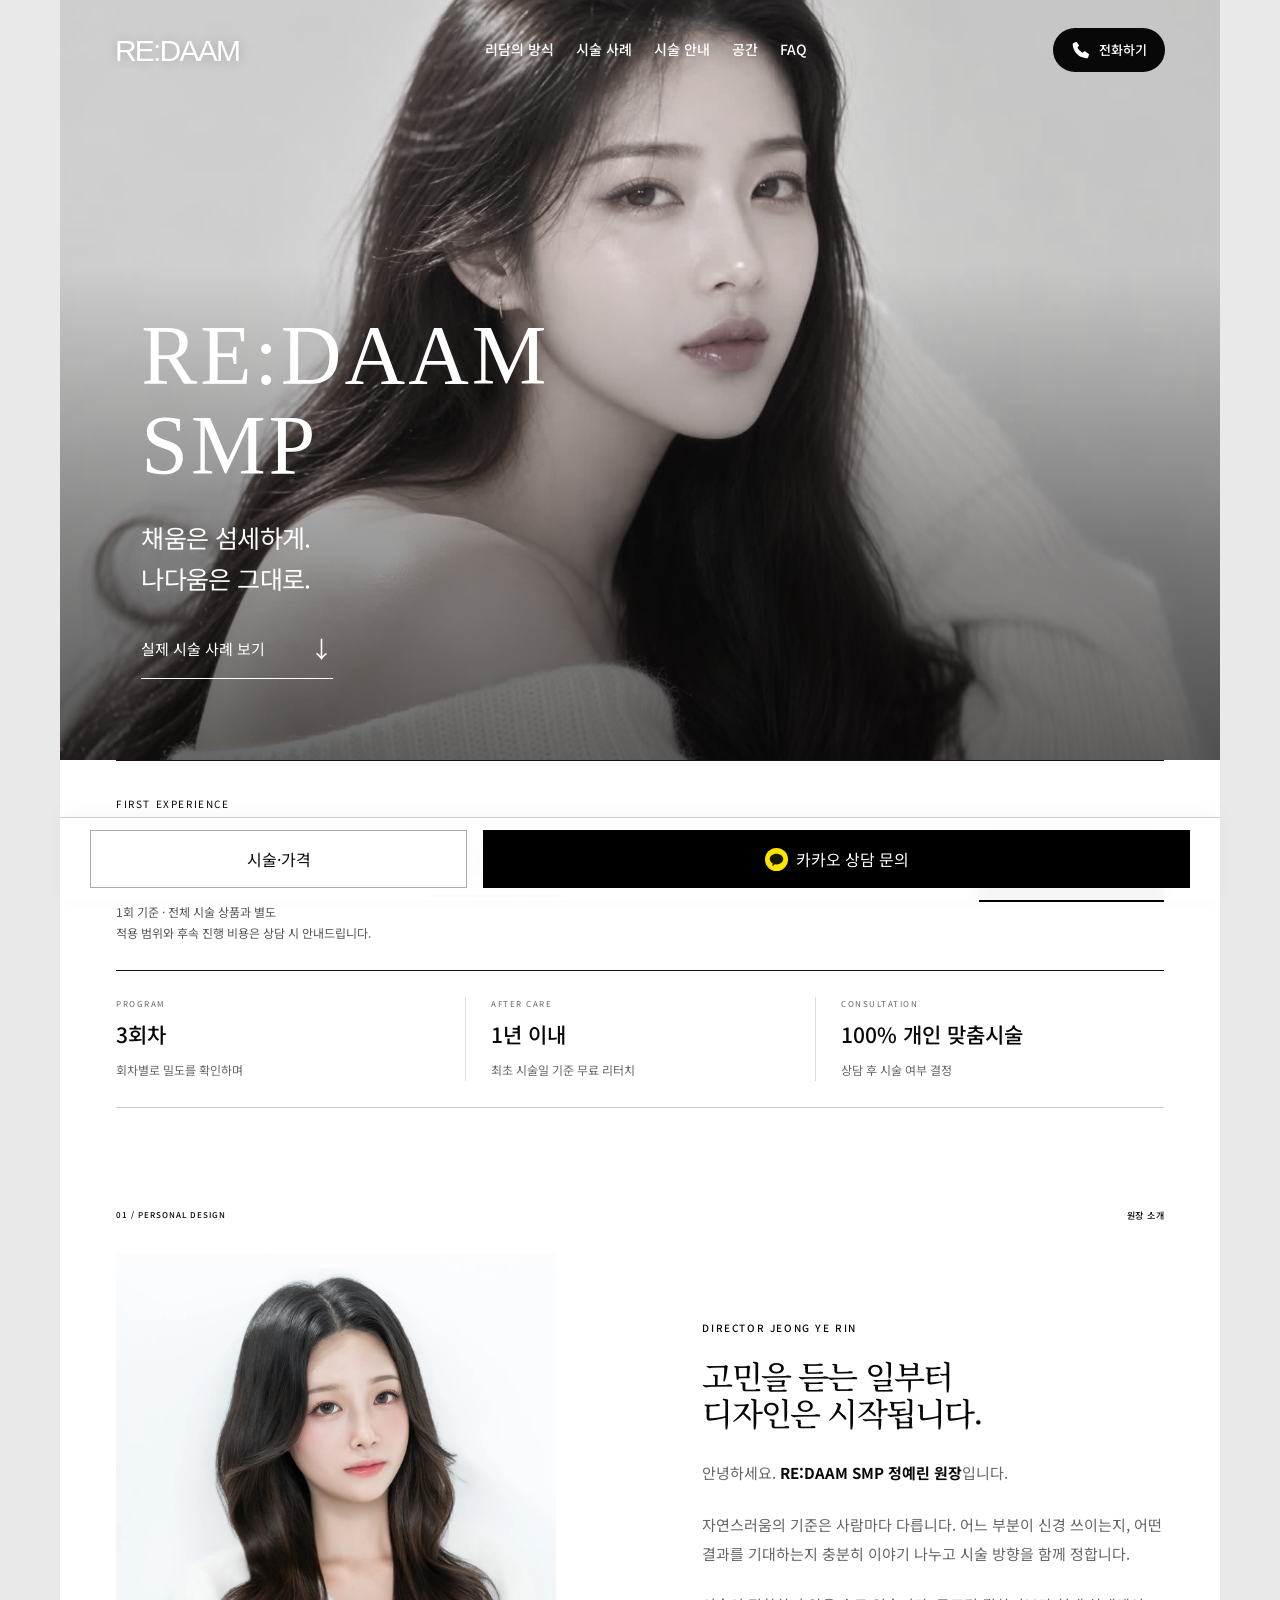
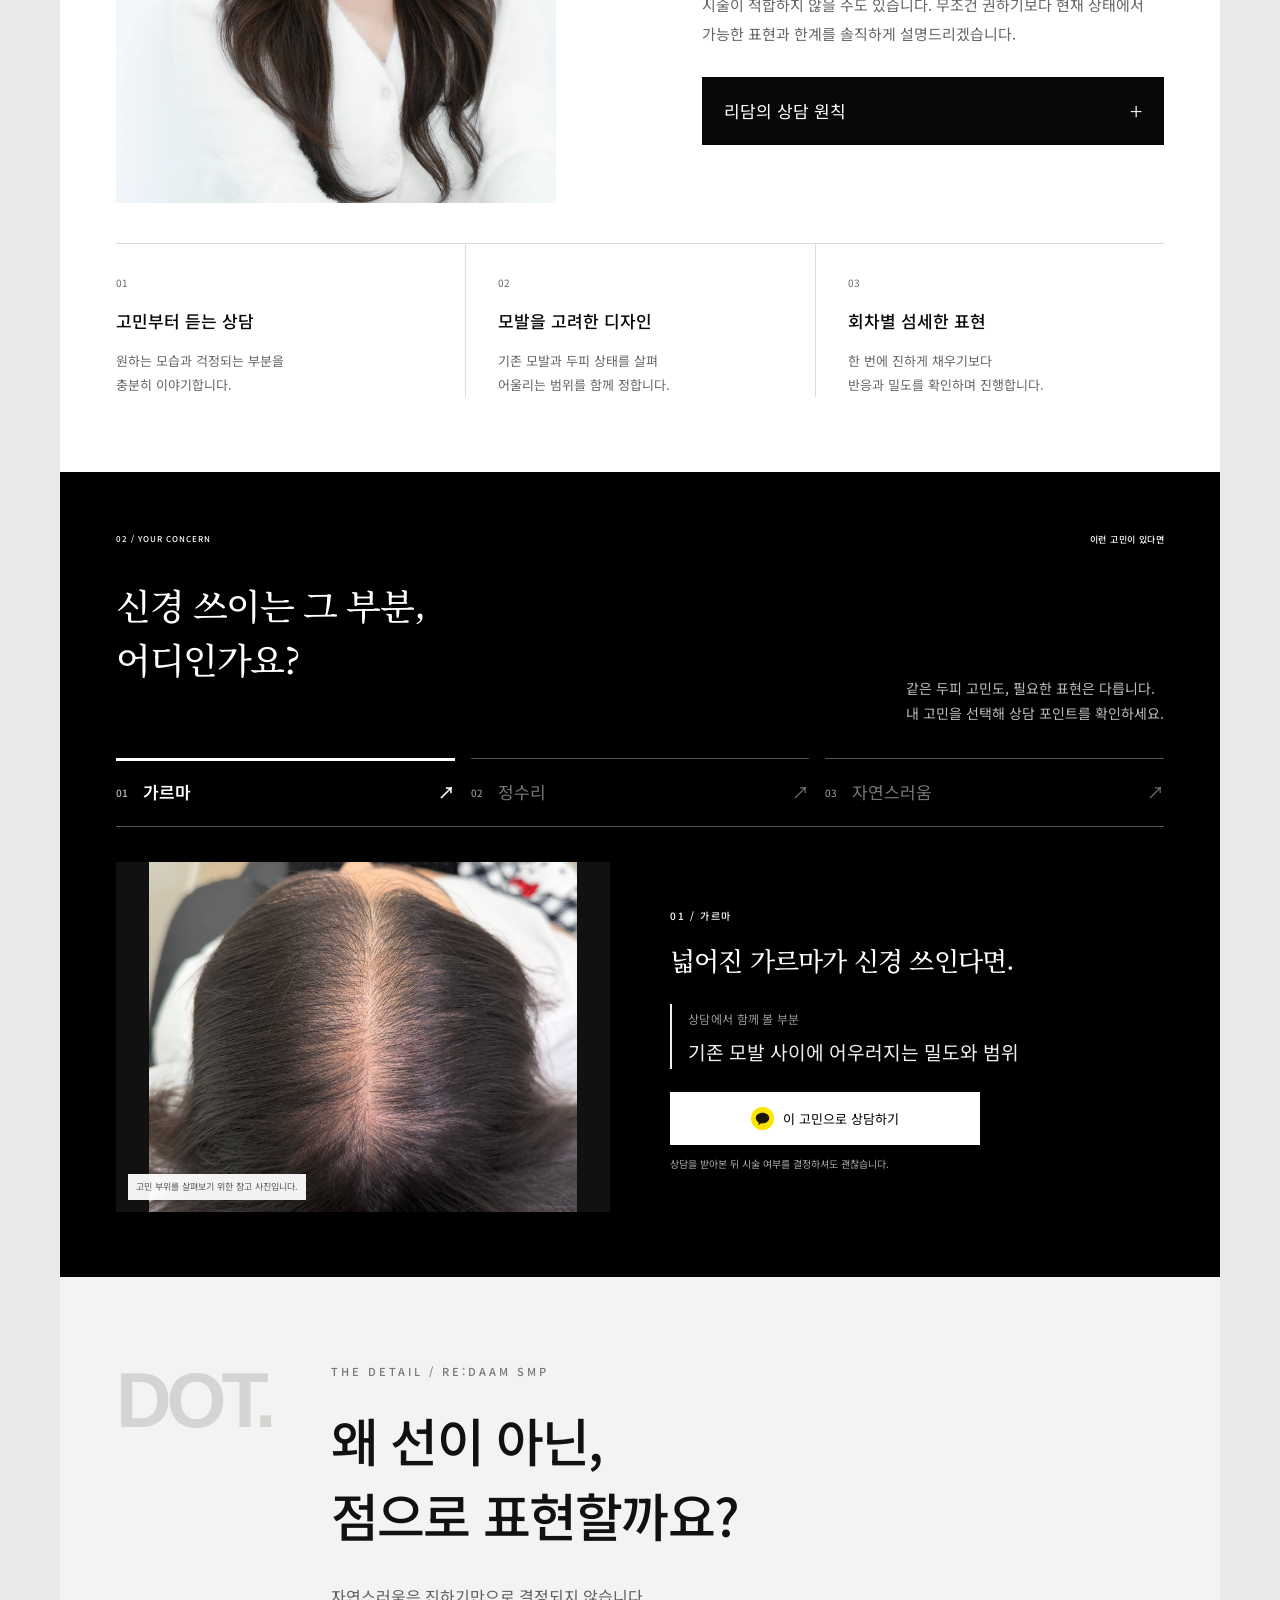
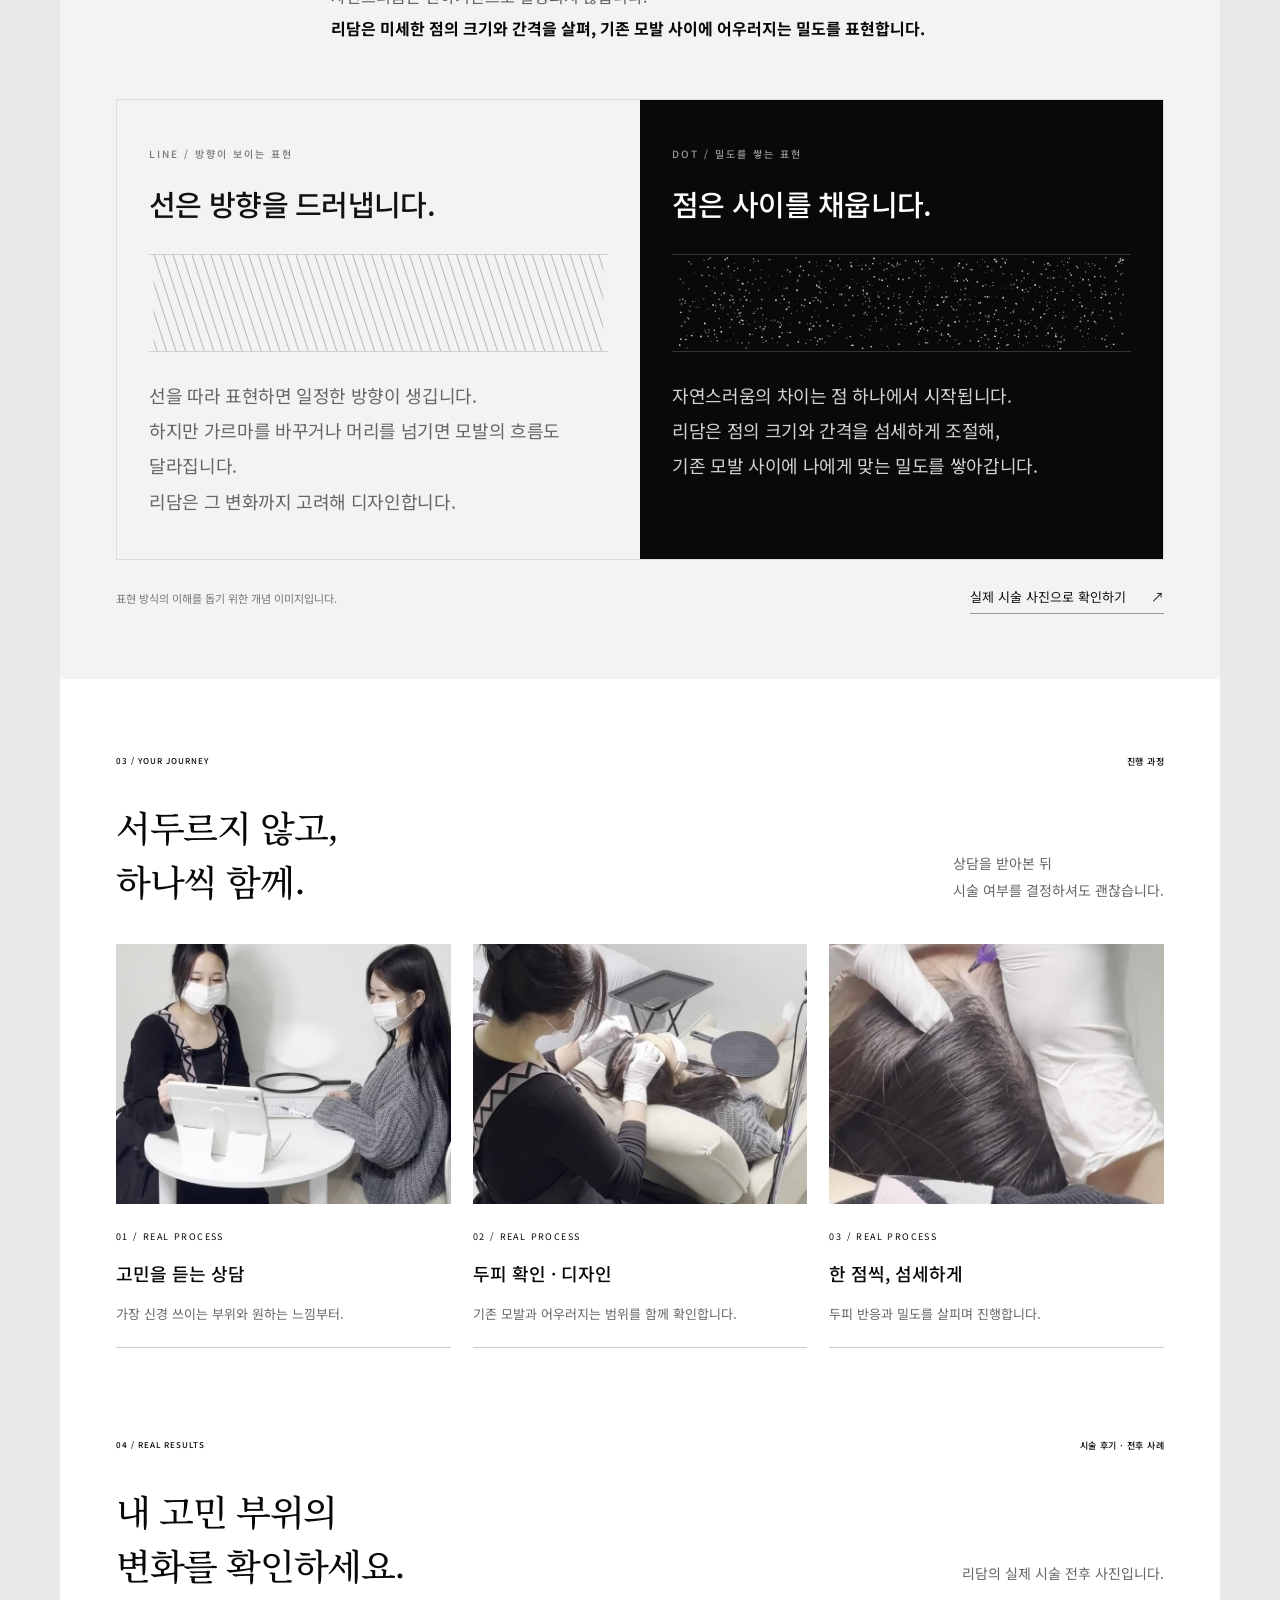
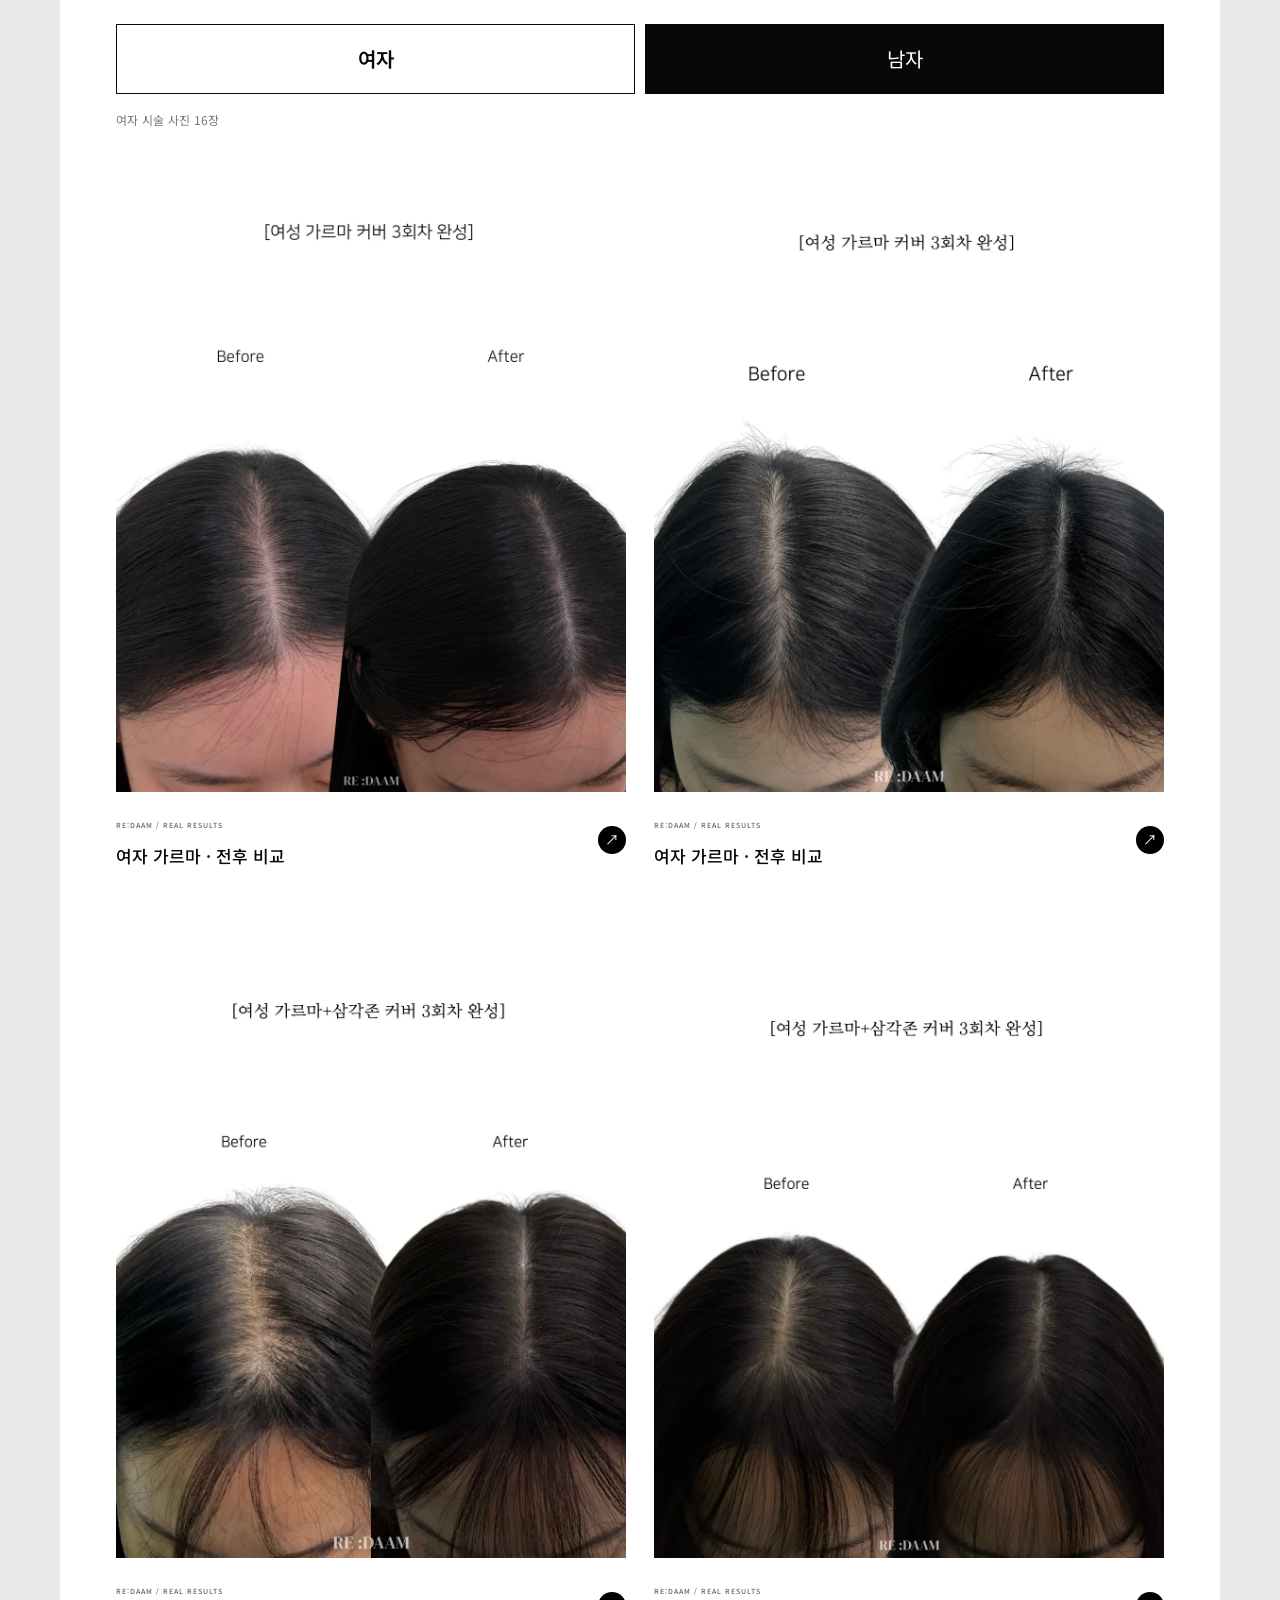
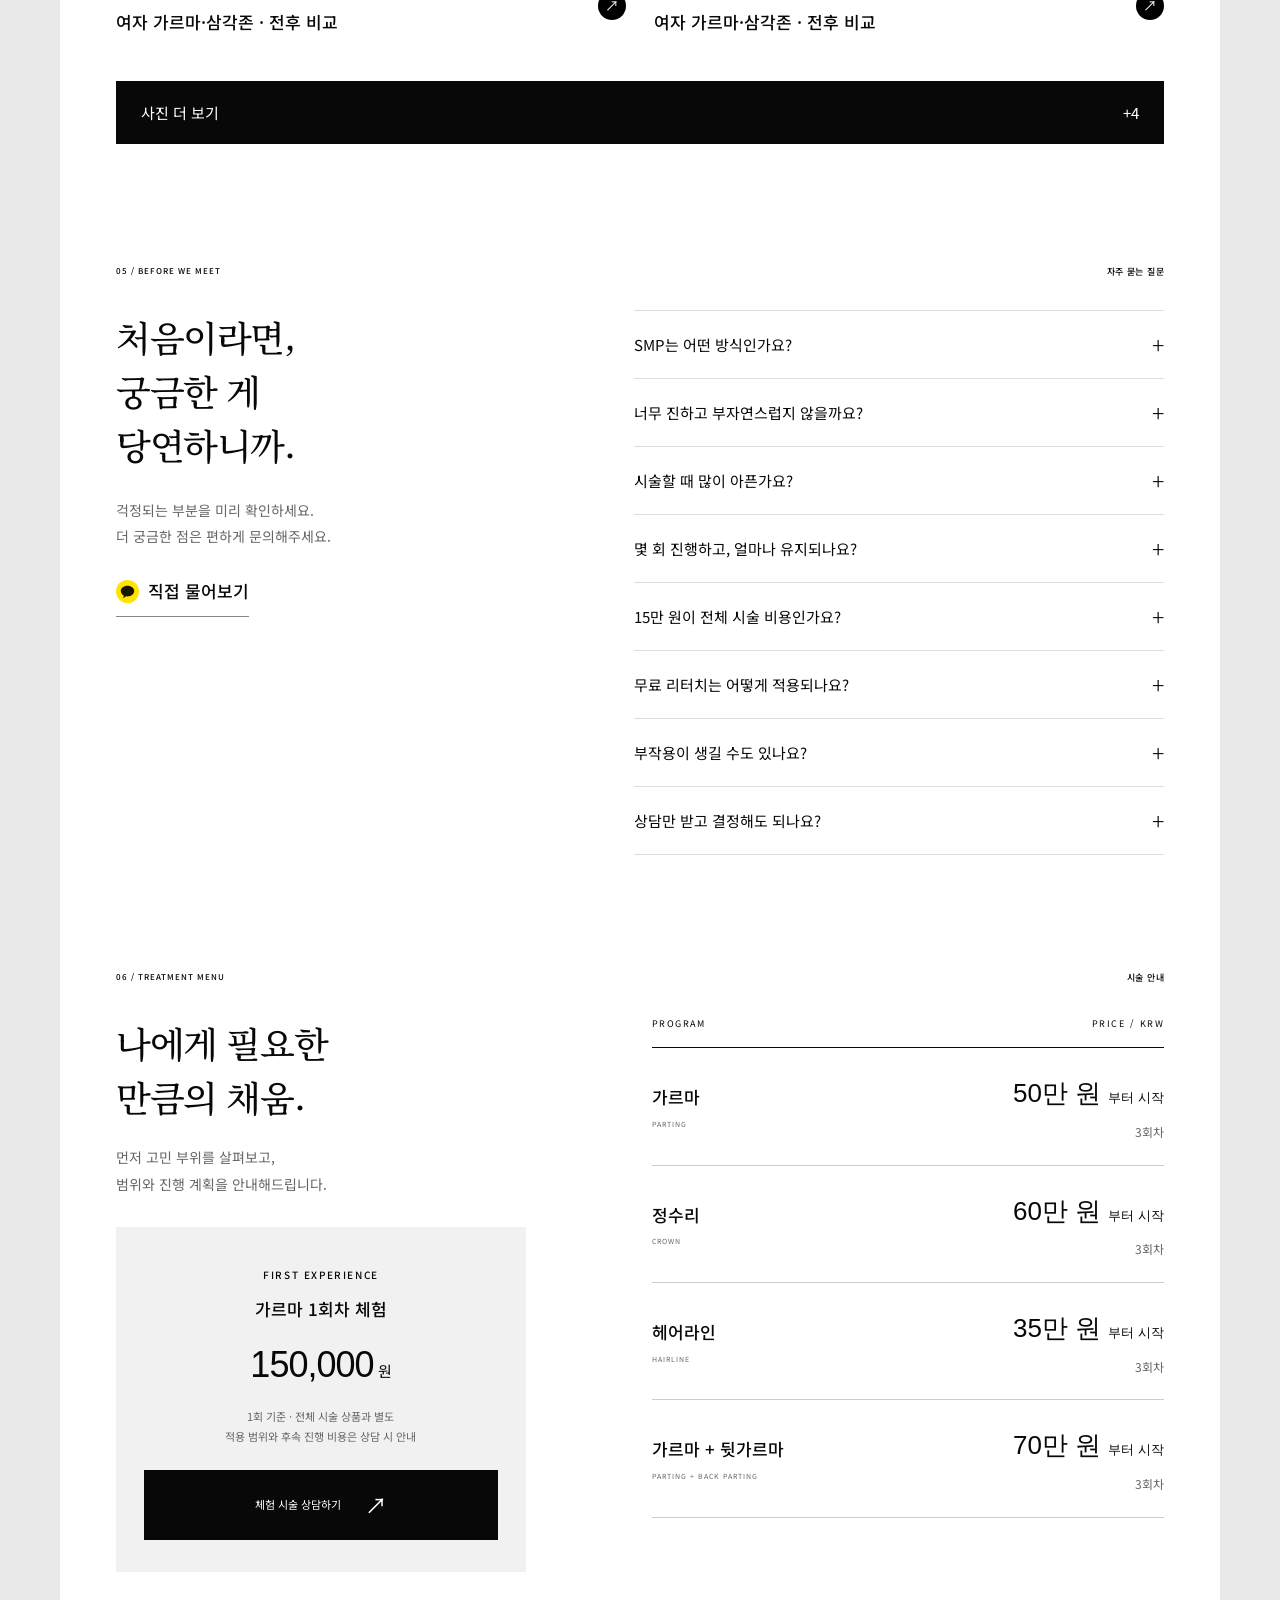
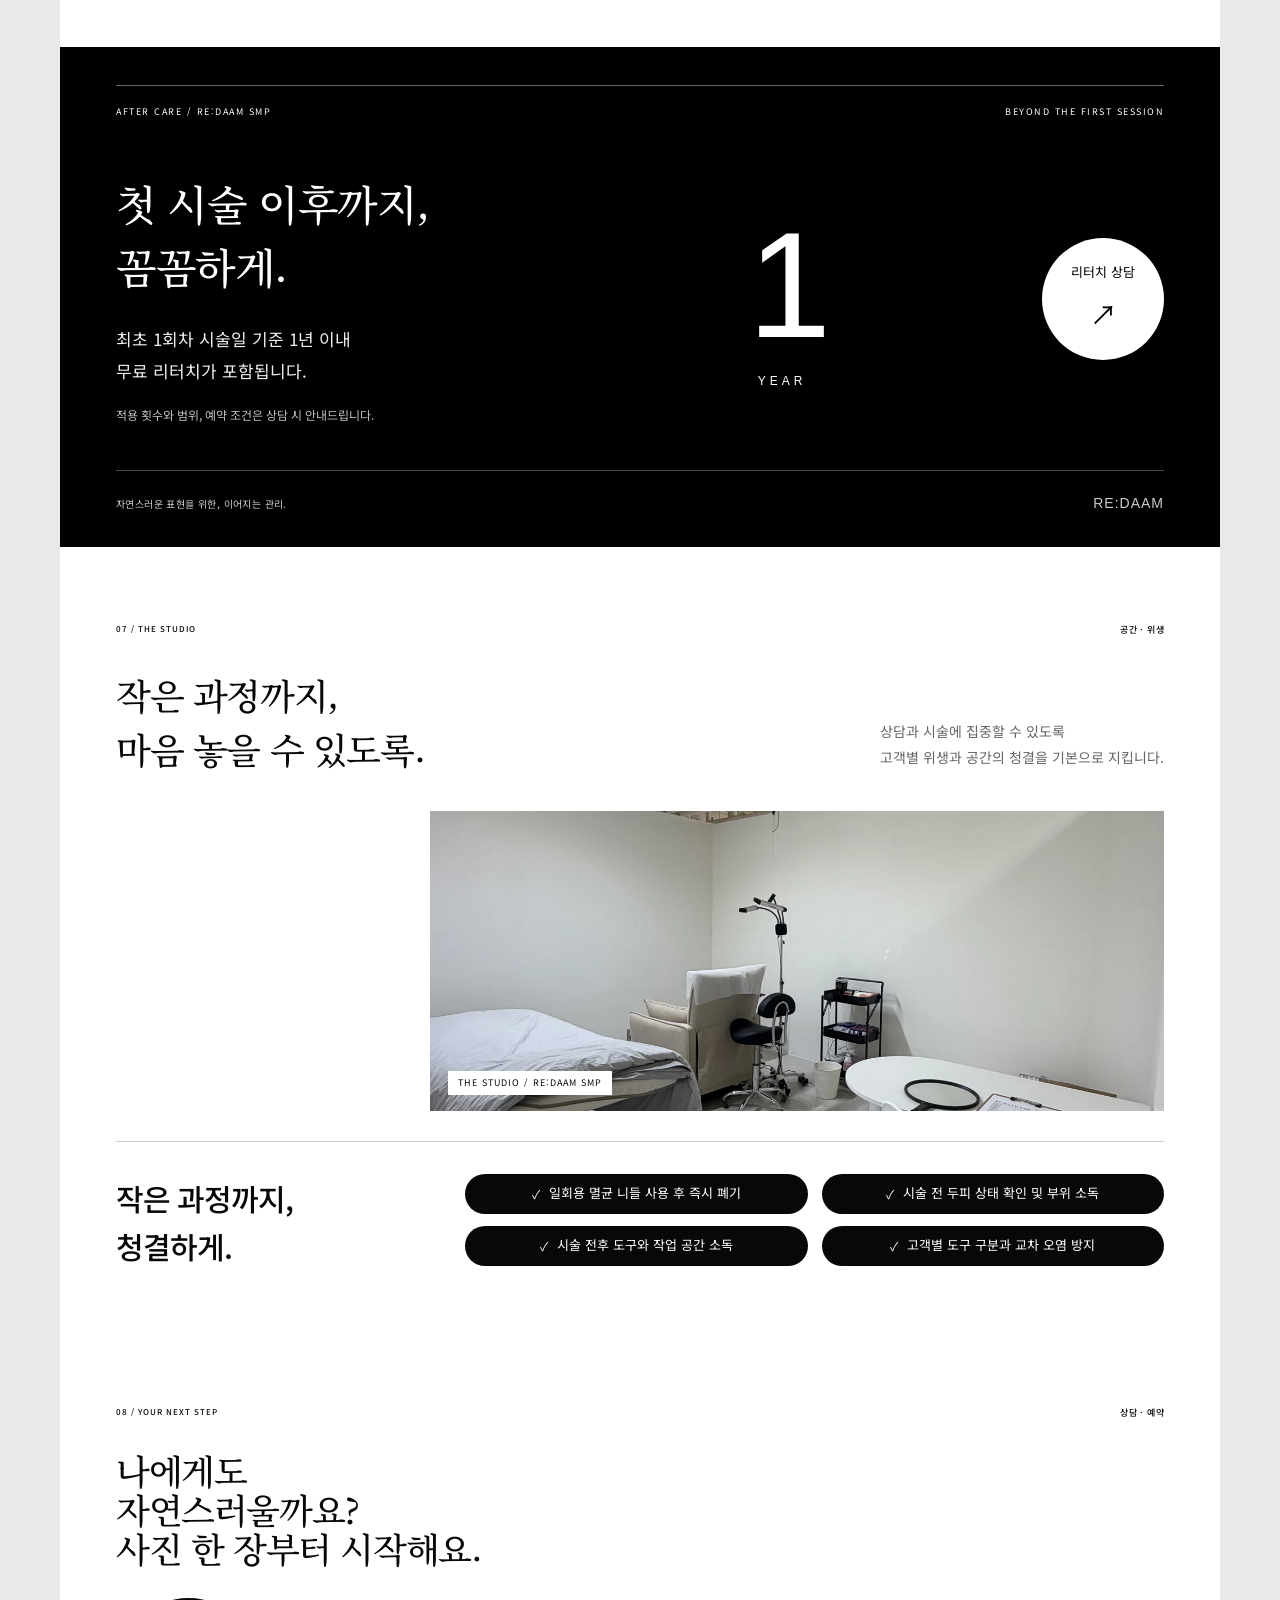
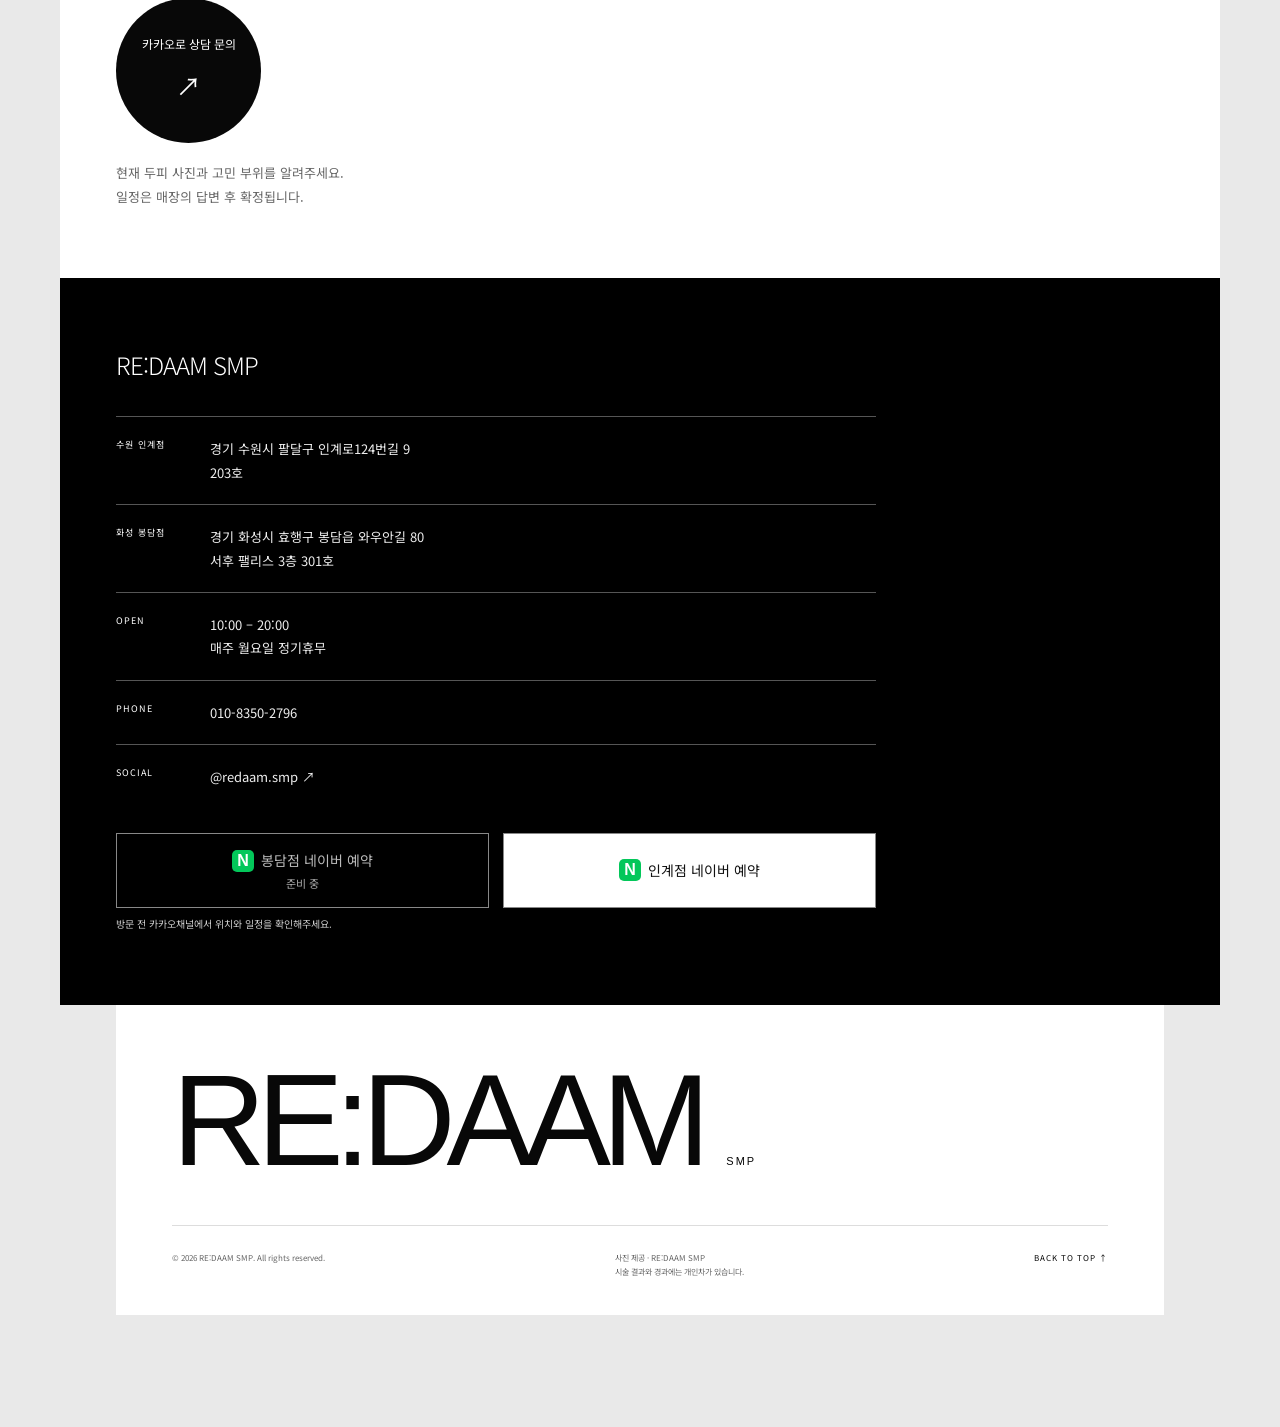
==== commit ba276e06: "Display treatment prices as starting amounts" ====
--- a/index.html
+++ b/index.html
@@ -4,10 +4,17 @@
 <meta charset="utf-8"><script>if("scrollRestoration" in history)history.scrollRestoration="manual";if(performance.getEntriesByType("navigation")[0]?.type==="reload"){history.replaceState(null,"",location.pathname+location.search);addEventListener("load",()=>requestAnimationFrame(()=>window.scrollTo({top:0,left:0,behavior:"instant"})),{once:true});}</script><meta name="viewport" content="width=device-width,initial-scale=1"><meta name="robots" content="noindex,nofollow">
 <title>RE:DAAM SMP — 내 머리처럼, 자연스럽게</title>
 <meta name="description" content="수원 인계 · 화성 봉담 RE:DAAM SMP. 가르마·정수리·헤어라인의 고민을 듣고 자연스러운 밀도를 함께 찾습니다. 정예린 원장과 카카오 상담을 시작하세요.">
-<meta name="theme-color" content="#ffffff"><meta property="og:title" content="RE:DAAM SMP | 내 머리처럼, 자연스럽게"><meta property="og:description" content="비쳐 보이는 가르마, 나에게 어울리는 밀도를 함께 찾습니다."><meta property="og:type" content="website"><link rel="icon" href="data:image/svg+xml,%3Csvg xmlns='http://www.w3.org/2000/svg' viewBox='0 0 64 64'%3E%3Crect width='64' height='64' rx='32' fill='%23232320'/%3E%3Ctext x='17' y='45' font-family='serif' font-size='42' fill='%23f6f3ed'%3ER%3C/text%3E%3C/svg%3E"><link rel="stylesheet" href="./style.css?v=gallery-arrow-restore-1">
+<meta name="theme-color" content="#ffffff"><meta property="og:title" content="RE:DAAM SMP | 내 머리처럼, 자연스럽게"><meta property="og:description" content="비쳐 보이는 가르마, 나에게 어울리는 밀도를 함께 찾습니다."><meta property="og:type" content="website"><link rel="icon" href="data:image/svg+xml,%3Csvg xmlns='http://www.w3.org/2000/svg' viewBox='0 0 64 64'%3E%3Crect width='64' height='64' rx='32' fill='%23232320'/%3E%3Ctext x='17' y='45' font-family='serif' font-size='42' fill='%23f6f3ed'%3ER%3C/text%3E%3C/svg%3E"><link rel="stylesheet" href="./style.css?v=starting-price-copy-1">
 <meta property="og:image" content="https://redaam-smp.github.io/share-director.png"><meta property="og:image:secure_url" content="https://redaam-smp.github.io/share-director.png"><meta property="og:image:type" content="image/png"><meta property="og:image:width" content="1200"><meta property="og:image:height" content="630"><meta property="og:image:alt" content="리담 SMP 정예린 원장 프로필"><meta name="twitter:card" content="summary_large_image"><meta name="twitter:image" content="https://redaam-smp.github.io/share-director.png">
-<style>.kakao-mark{width:23px;height:23px;flex:none;display:block}.mobile-dock>a:last-child{display:flex;align-items:center;justify-content:center;gap:8px}.booking-label{display:inline-flex;align-items:center;justify-content:center;gap:7px}.naver-mark{display:inline-flex;align-items:center;justify-content:center;background:#03c75a;color:#fff;font-family:Arial,sans-serif;font-weight:900;font-size:16px;line-height:1;width:22px;height:22px;border-radius:5px;flex:none}@media(max-width:420px){.branch-booking-actions .booking-label{font-size:12px;gap:5px}.branch-booking-actions .naver-mark{width:18px;height:18px;font-size:13px}.mobile-dock>a:last-child{gap:6px}.kakao-mark{width:21px;height:21px}}</style><style>.phone-mark{width:20px;height:20px;display:block;flex:none}.header-cta{display:inline-flex;align-items:center;justify-content:center;gap:8px;color:#fff}.kakao-mark{display:inline-block;vertical-align:middle;margin-right:8px}.mobile-dock .kakao-mark{margin-right:0}.case-info a .kakao-mark{margin:0;width:24px;height:24px}.button .kakao-mark,.text-link .kakao-mark{flex:none}.aftercare-circle .kakao-mark{margin:0 0 8px}.aftercare-circle{display:flex;flex-direction:column;align-items:center;justify-content:center}</style><style>.concern-explain .button{justify-content:center;gap:9px;text-align:center}.concern-explain .button .kakao-mark{margin:0;flex:none}</style><style>#faq .text-link{justify-content:center;align-items:center;gap:9px}#faq .text-link .kakao-mark{margin:0}.photo-expand{display:none}</style></head>
+<style>.kakao-mark{width:23px;height:23px;flex:none;display:block}.mobile-dock>a:last-child{display:flex;align-items:center;justify-content:center;gap:8px}.booking-label{display:inline-flex;align-items:center;justify-content:center;gap:7px}.naver-mark{display:inline-flex;align-items:center;justify-content:center;background:#03c75a;color:#fff;font-family:Arial,sans-serif;font-weight:900;font-size:16px;line-height:1;width:22px;height:22px;border-radius:5px;flex:none}@media(max-width:420px){.branch-booking-actions .booking-label{font-size:12px;gap:5px}.branch-booking-actions .naver-mark{width:18px;height:18px;font-size:13px}.mobile-dock>a:last-child{gap:6px}.kakao-mark{width:21px;height:21px}}</style><style>.phone-mark{width:20px;height:20px;display:block;flex:none}.header-cta{display:inline-flex;align-items:center;justify-content:center;gap:8px;color:#fff}.kakao-mark{display:inline-block;vertical-align:middle;margin-right:8px}.mobile-dock .kakao-mark{margin-right:0}.case-info a .kakao-mark{margin:0;width:24px;height:24px}.button .kakao-mark,.text-link .kakao-mark{flex:none}.aftercare-circle .kakao-mark{margin:0 0 8px}.aftercare-circle{display:flex;flex-direction:column;align-items:center;justify-content:center}</style><style>.concern-explain .button{justify-content:center;gap:9px;text-align:center}.concern-explain .button .kakao-mark{margin:0;flex:none}</style><style>#faq .text-link{justify-content:center;align-items:center;gap:9px}#faq .text-link .kakao-mark{margin:0}.photo-expand{display:none}</style><!-- Meta Pixel Code -->
+<script>
+!function(f,b,e,v,n,t,s){if(f.fbq)return;n=f.fbq=function(){n.callMethod?n.callMethod.apply(n,arguments):n.queue.push(arguments)};if(!f._fbq)f._fbq=n;n.push=n;n.loaded=!0;n.version='2.0';n.queue=[];t=b.createElement(e);t.async=!0;t.src=v;s=b.getElementsByTagName(e)[0];s.parentNode.insertBefore(t,s)}(window,document,'script','https://connect.facebook.net/en_US/fbevents.js');
+fbq('init','1465607615696754');fbq('track','PageView');
+</script>
+<!-- End Meta Pixel Code -->
+</head>
 <body>
+<noscript><img height="1" width="1" style="display:none" src="https://www.facebook.com/tr?id=1465607615696754&amp;ev=PageView&amp;noscript=1" alt=""></noscript>
 <a class="skip" href="#main">본문 바로가기</a>
 
 <header class="header wrap"><a class="wordmark" href="#" aria-label="RE:DAAM SMP 처음으로">RE:DAAM<span>S C A L P　M I C R O P I G M E N T A T I O N</span></a><nav aria-label="주 메뉴"><a href="#method">리담의 방식</a><a href="#portfolio">시술 사례</a><a href="#menu">시술 안내</a><a href="#space">공간</a><a href="#faq">FAQ</a></nav><a class="header-cta" href="tel:01083502796" aria-label="매장 전화하기 010-8350-2796"><svg class="phone-mark" viewBox="0 0 24 24" aria-hidden="true"><path fill="currentColor" d="m6.6 2 3.2 4.7-2 2.4c1.3 2.6 3.5 4.8 6.1 6.1l2.4-2 4.7 3.2c.5.3.7.9.5 1.5l-1 3c-.2.7-.9 1.1-1.6 1.1C9.6 21.4 2.6 14.4 2 5.1c0-.7.4-1.4 1.1-1.6l3-1c.2-.1.4-.1.5-.5Z"/></svg>전화하기</a></header>
@@ -30,12 +37,12 @@
 <details><summary>부작용이 생길 수도 있나요?<span>+</span></summary><p>색소 번짐, 점의 퍼짐, 부자연스러운 밀도 표현 등이 발생할 수 있습니다. 개인의 두피 상태와 시술 조건에 따라 차이가 있으며, 상담에서 가능한 표현과 주의할 점을 안내드립니다.</p></details>
 <details><summary>상담만 받고 결정해도 되나요?<span>+</span></summary><p>네. 두피 상태와 고민 부위를 살펴보고 설명을 들으신 뒤 결정하셔도 괜찮습니다. 상담 문의만으로 예약이나 시술이 확정되지는 않으며, 매장과 일정을 협의한 후 확정됩니다.</p></details>
 </div></div></section>
-<section class="menu-section" id="menu"><div class="wrap section"><div class="section-label"><span>06 / TREATMENT MENU</span><span>시술 안내</span></div><div class="menu-grid"><div class="menu-intro"><h2>나에게 필요한<br>만큼의 <span class="serif">채움.</span></h2><p>먼저 고민 부위를 살펴보고,<br>범위와 진행 계획을 안내해드립니다.</p><div class="trial"><span class="eyebrow">FIRST EXPERIENCE</span><h3>가르마 1회차 체험</h3><p><strong>150,000</strong> 원</p><small>1회 기준 · 전체 시술 상품과 별도<br>적용 범위와 후속 진행 비용은 상담 시 안내</small><a href="https://pf.kakao.com/_tzHvn" class="button dark" target="_blank" rel="noopener noreferrer">체험 시술 상담하기  <span aria-hidden="true">↗</span></a></div></div><div class="price-list"><div class="price-head"><span>PROGRAM</span><span>PRICE / KRW</span></div><div class="price-row"><div><h3>가르마</h3><span>PARTING</span></div><div class="price-amount"><strong>500,000</strong><span>3회차</span></div></div><div class="price-row"><div><h3>정수리</h3><span>CROWN</span></div><div class="price-amount"><strong>600,000</strong><span>3회차</span></div></div><div class="price-row"><div><h3>헤어라인</h3><span>HAIRLINE</span></div><div class="price-amount"><strong>350,000</strong><span>3회차</span></div></div><div class="price-row"><div><h3>가르마 + 뒷가르마</h3><span>PARTING + BACK PARTING</span></div><div class="price-amount"><strong>700,000</strong><span>3회차</span></div></div></div></div></div></section>
+<section class="menu-section" id="menu"><div class="wrap section"><div class="section-label"><span>06 / TREATMENT MENU</span><span>시술 안내</span></div><div class="menu-grid"><div class="menu-intro"><h2>나에게 필요한<br>만큼의 <span class="serif">채움.</span></h2><p>먼저 고민 부위를 살펴보고,<br>범위와 진행 계획을 안내해드립니다.</p><div class="trial"><span class="eyebrow">FIRST EXPERIENCE</span><h3>가르마 1회차 체험</h3><p><strong>150,000</strong> 원</p><small>1회 기준 · 전체 시술 상품과 별도<br>적용 범위와 후속 진행 비용은 상담 시 안내</small><a href="https://pf.kakao.com/_tzHvn" class="button dark" target="_blank" rel="noopener noreferrer">체험 시술 상담하기  <span aria-hidden="true">↗</span></a></div></div><div class="price-list"><div class="price-head"><span>PROGRAM</span><span>PRICE / KRW</span></div><div class="price-row"><div><h3>가르마</h3><span>PARTING</span></div><div class="price-amount"><strong>50만 원 <small style="font-size:13px;font-weight:400;white-space:nowrap">부터 시작</small></strong><span>3회차</span></div></div><div class="price-row"><div><h3>정수리</h3><span>CROWN</span></div><div class="price-amount"><strong>60만 원 <small style="font-size:13px;font-weight:400;white-space:nowrap">부터 시작</small></strong><span>3회차</span></div></div><div class="price-row"><div><h3>헤어라인</h3><span>HAIRLINE</span></div><div class="price-amount"><strong>35만 원 <small style="font-size:13px;font-weight:400;white-space:nowrap">부터 시작</small></strong><span>3회차</span></div></div><div class="price-row"><div><h3>가르마 + 뒷가르마</h3><span>PARTING + BACK PARTING</span></div><div class="price-amount"><strong>70만 원 <small style="font-size:13px;font-weight:400;white-space:nowrap">부터 시작</small></strong><span>3회차</span></div></div></div></div></div></section>
 <section class="aftercare-section" aria-labelledby="aftercare-title"><div class="wrap aftercare-inner"><div class="aftercare-top"><span>AFTER CARE / RE:DAAM SMP</span><span>BEYOND THE FIRST SESSION</span></div><div class="aftercare-layout"><div><h2 id="aftercare-title">첫 시술 이후까지,<br>꼼꼼하게.</h2><p>최초 1회차 시술일 기준 1년 이내<br>무료 리터치가 포함됩니다.</p><small>적용 횟수와 범위, 예약 조건은 상담 시 안내드립니다.</small></div><div class="aftercare-side"><span class="aftercare-number">1<span>YEAR</span></span><a href="https://pf.kakao.com/_tzHvn" target="_blank" rel="noopener noreferrer" class="aftercare-circle">리터치 상담 <span aria-hidden="true">↗</span></a></div></div><div class="aftercare-bottom"><span>자연스러운 표현을 위한, 이어지는 관리.</span><span>RE:DAAM</span></div></div></section>
 <section class="space-section wrap section" id="space"><div class="section-label"><span>07 / THE STUDIO</span><span>공간 · 위생</span></div><div class="section-heading"><h2>작은 과정까지,<br><span class="serif">마음 놓을 수 있도록.</span></h2><p>상담과 시술에 집중할 수 있도록<br>고객별 위생과 공간의 청결을 기본으로 지킵니다.</p></div><figure class="studio-photo"><img src="./studio.webp" alt="RE:DAAM SMP의 시술 공간" loading="lazy" width="1200" height="900"><figcaption>THE STUDIO / RE:DAAM SMP</figcaption></figure><div class="hygiene"><h3>작은 과정까지,<br>청결하게.</h3><ul><li>일회용 멸균 니들 사용 후 즉시 폐기</li><li>시술 전 두피 상태 확인 및 부위 소독</li><li>시술 전후 도구와 작업 공간 소독</li><li>고객별 도구 구분과 교차 오염 방지</li></ul></div></section>
 <section class="contact-section" id="contact"><div class="wrap section"><div class="section-label"><span>08 / YOUR NEXT STEP</span><span>상담 · 예약</span></div><div class="contact-grid"><div><h2>나에게도<br>자연스러울까요?<br><span class="serif">사진 한 장부터 시작해요.</span></h2><a class="button light" href="https://pf.kakao.com/_tzHvn" target="_blank" rel="noopener noreferrer">카카오로 상담 문의  <span aria-hidden="true">↗</span></a><p class="contact-note">현재 두피 사진과 고민 부위를 알려주세요.<br>일정은 매장의 답변 후 확정됩니다.</p></div><div class="visit-info"><h3>RE:DAAM SMP</h3><dl><div><dt>수원 인계점</dt><dd>경기 수원시 팔달구 인계로124번길 9<br>203호</dd></div><div><dt>화성 봉담점</dt><dd>경기 화성시 효행구 봉담읍 와우안길 80<br>서후 팰리스 3층 301호</dd></div><div><dt>OPEN</dt><dd>10:00 – 20:00<br>매주 월요일 정기휴무</dd></div><div><dt>PHONE</dt><dd><a class="store-phone contact-bounce" href="tel:01083502796" aria-label="매장 전화 010-8350-2796">010-8350-2796</a></dd></div><div><dt>SOCIAL</dt><dd><a class="store-instagram contact-bounce" href="https://www.instagram.com/redaam.smp/" target="_blank" rel="noopener noreferrer">@redaam.smp ↗</a></dd></div></dl><div class="branch-booking-actions"><div class="branch-booking-pending" aria-disabled="true"><span class="booking-label"><span class="naver-mark" aria-hidden="true">N</span>봉담점 네이버 예약</span><small>준비 중</small></div><a href="https://pcmap.place.naver.com/place/2099138879/booking" target="_blank" rel="noopener noreferrer"><span class="booking-label"><span class="naver-mark" aria-hidden="true">N</span>인계점 네이버 예약</span></a></div><small>방문 전 카카오채널에서 위치와 일정을 확인해주세요.</small></div></div></div></section>
 </main>
 <footer class="wrap footer"><div class="footer-wordmark">RE:DAAM<span>SMP</span></div><div class="footer-bottom"><p>© <span id="year">2026</span> RE:DAAM SMP. All rights reserved.</p><p>사진 제공 · RE:DAAM SMP<br>시술 결과와 경과에는 개인차가 있습니다.</p><a href="#">BACK TO TOP ↑</a></div></footer>
 <div class="mobile-dock"><a href="#menu"><span class="dock-bounce-text">시술·가격</span></a><a href="https://pf.kakao.com/_tzHvn" target="_blank" rel="noopener noreferrer"><svg class="kakao-mark" viewBox="0 0 32 32" aria-hidden="true"><circle cx="16" cy="16" r="16" fill="#FEE500"/><path d="M16 8c-5.2 0-9.4 3.3-9.4 7.4 0 2.6 1.7 4.9 4.3 6.2l-.9 3.7 4-2.6c.7.1 1.3.2 2 .2 5.2 0 9.4-3.3 9.4-7.5S21.2 8 16 8Z" fill="#191600"/></svg><span class="dock-bounce-text">카카오 상담 문의</span></a></div>
-<dialog id="photo-dialog" aria-labelledby="photo-caption"><button class="dialog-close" aria-label="사진 닫기">닫기 ×</button><img id="full-photo" alt=""><p id="photo-caption"></p></dialog><script src="./app.js?v=gallery-arrow-restore-1"></script>
+<dialog id="photo-dialog" aria-labelledby="photo-caption"><button class="dialog-close" aria-label="사진 닫기">닫기 ×</button><img id="full-photo" alt=""><p id="photo-caption"></p></dialog><script src="./app.js?v=starting-price-copy-1"></script>
 </body></html>
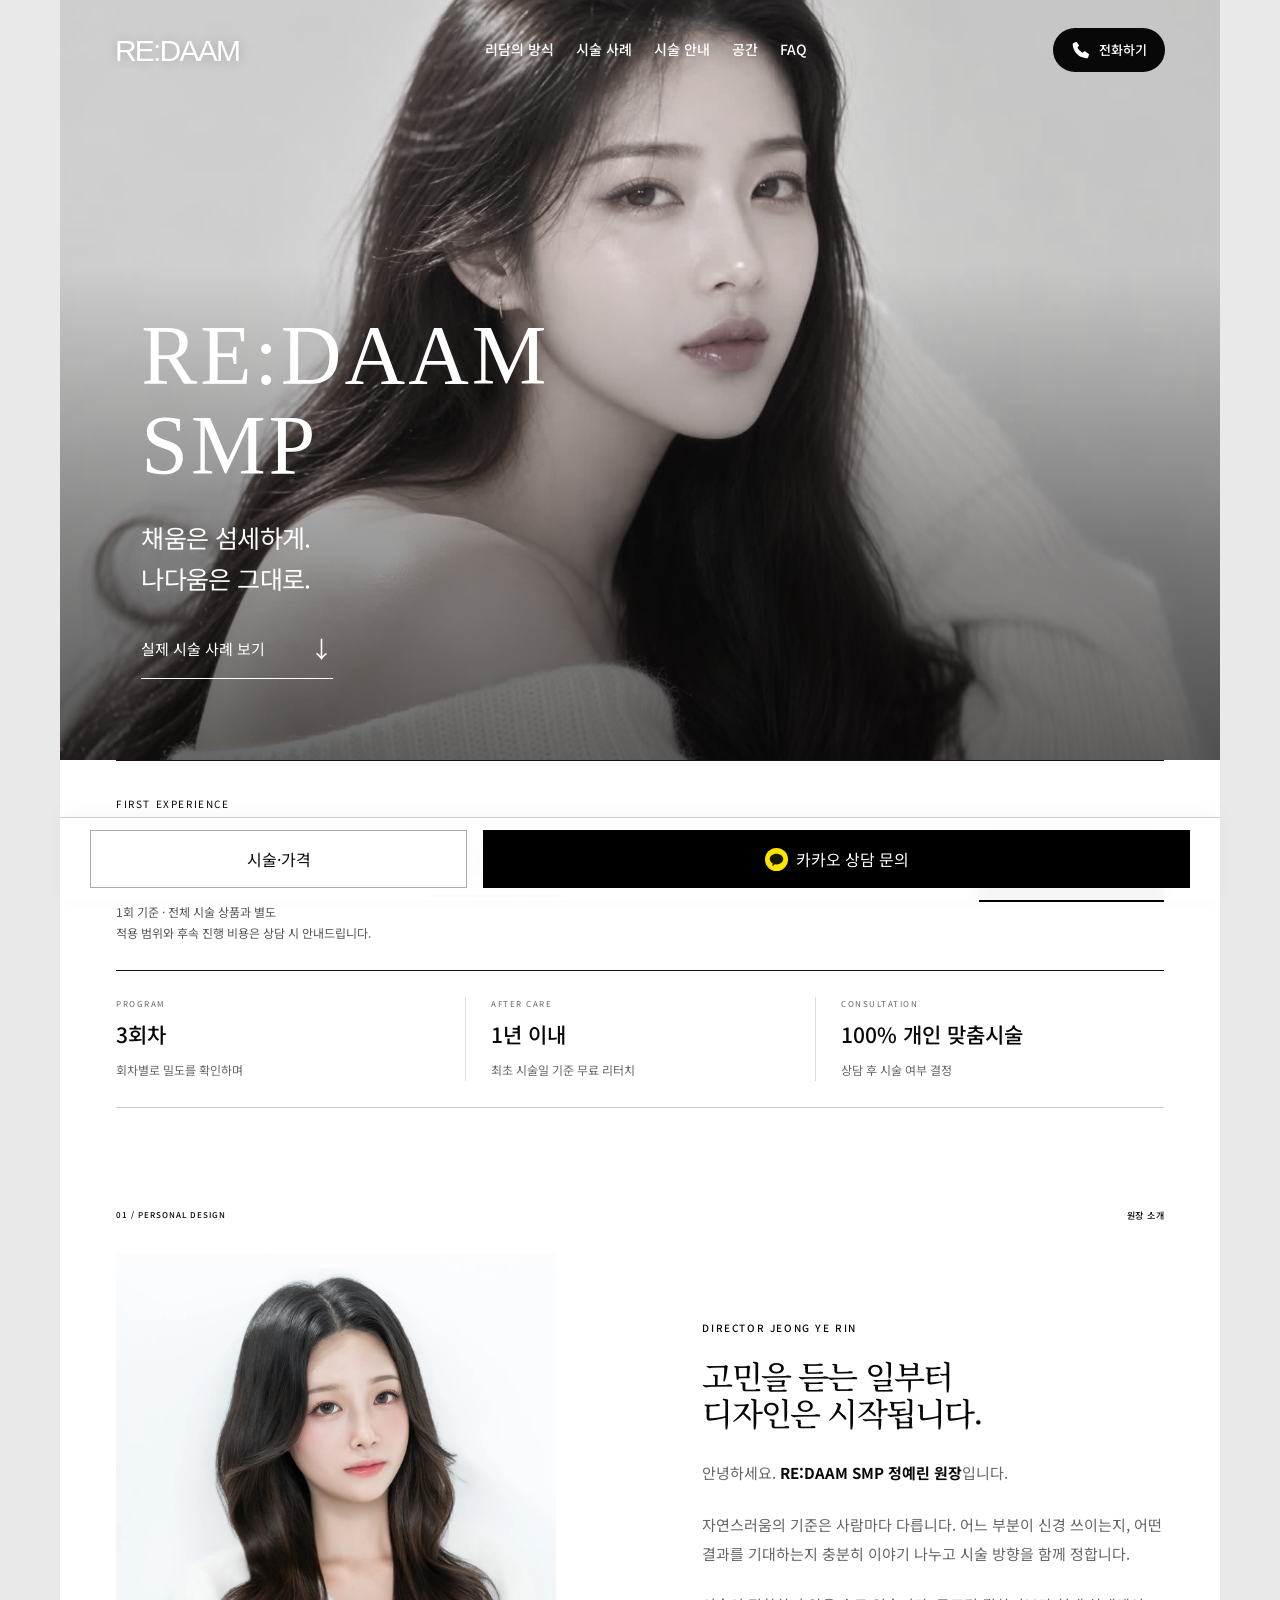
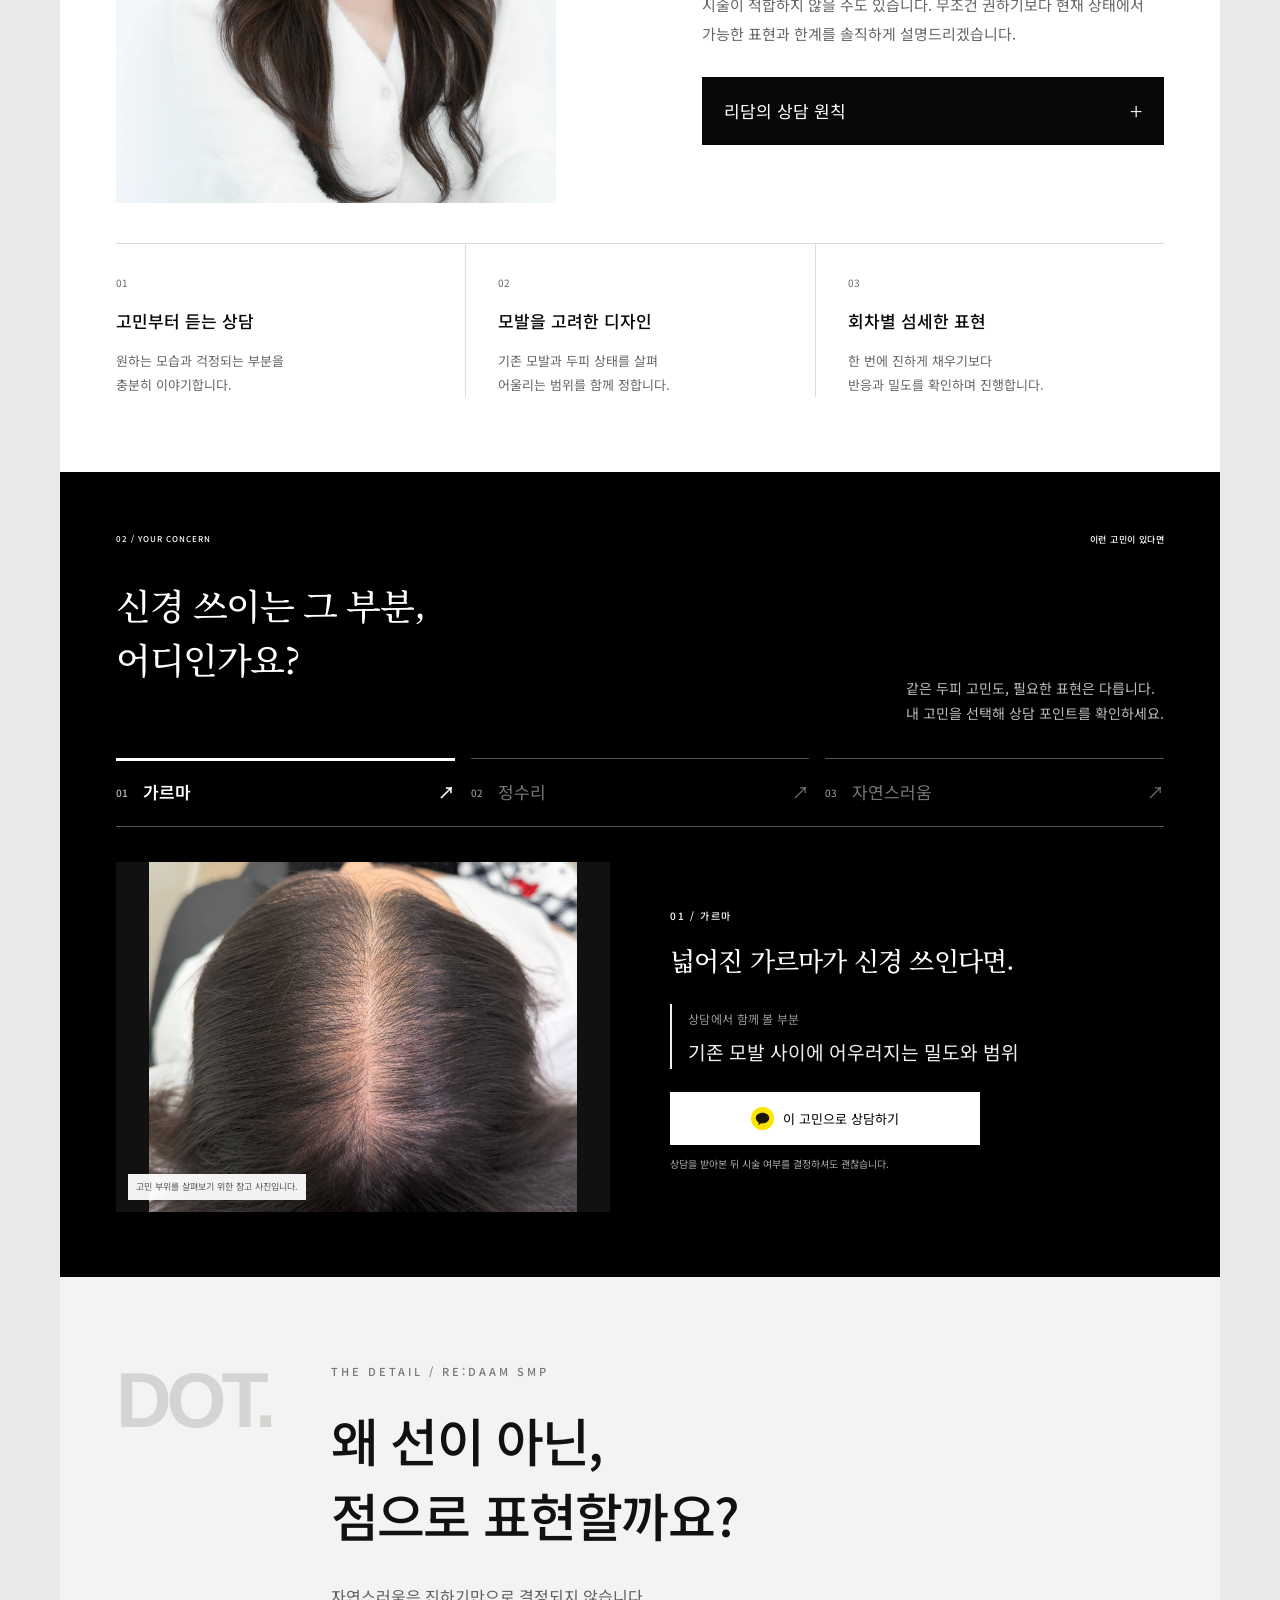
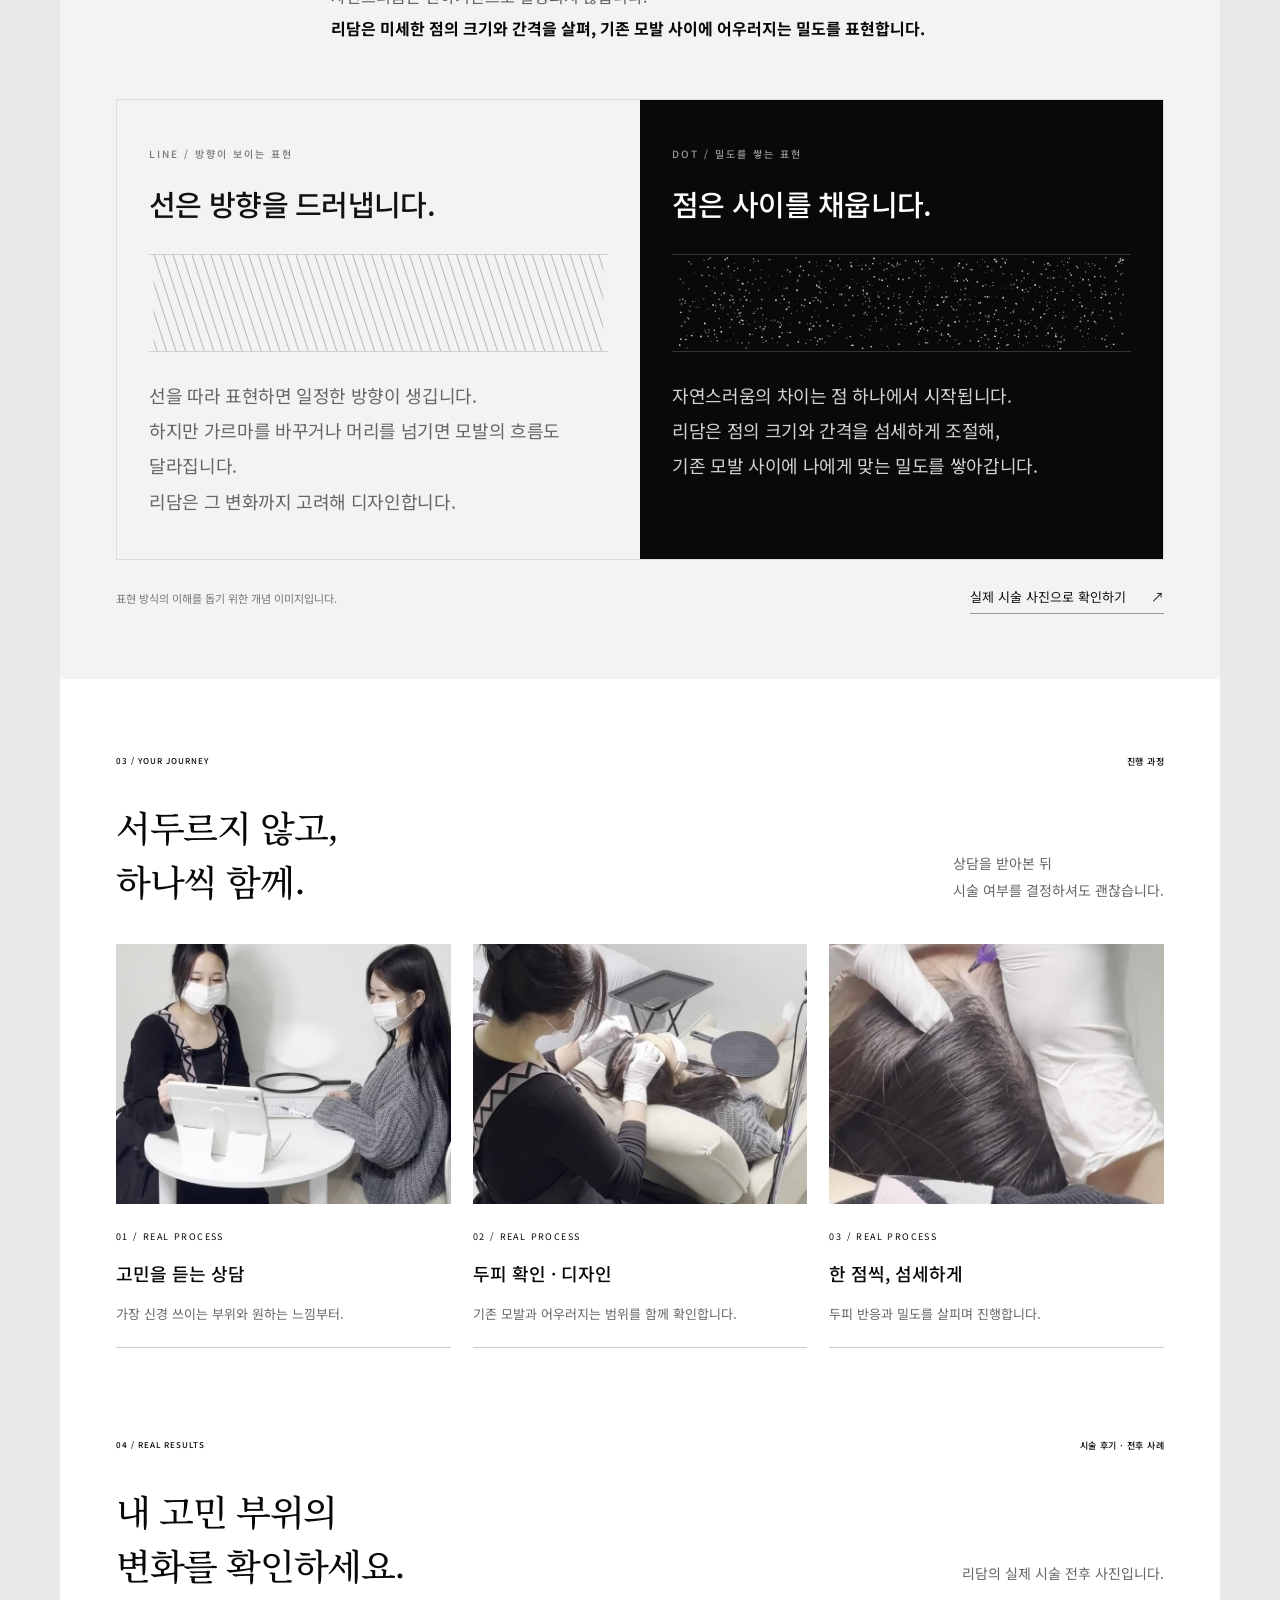
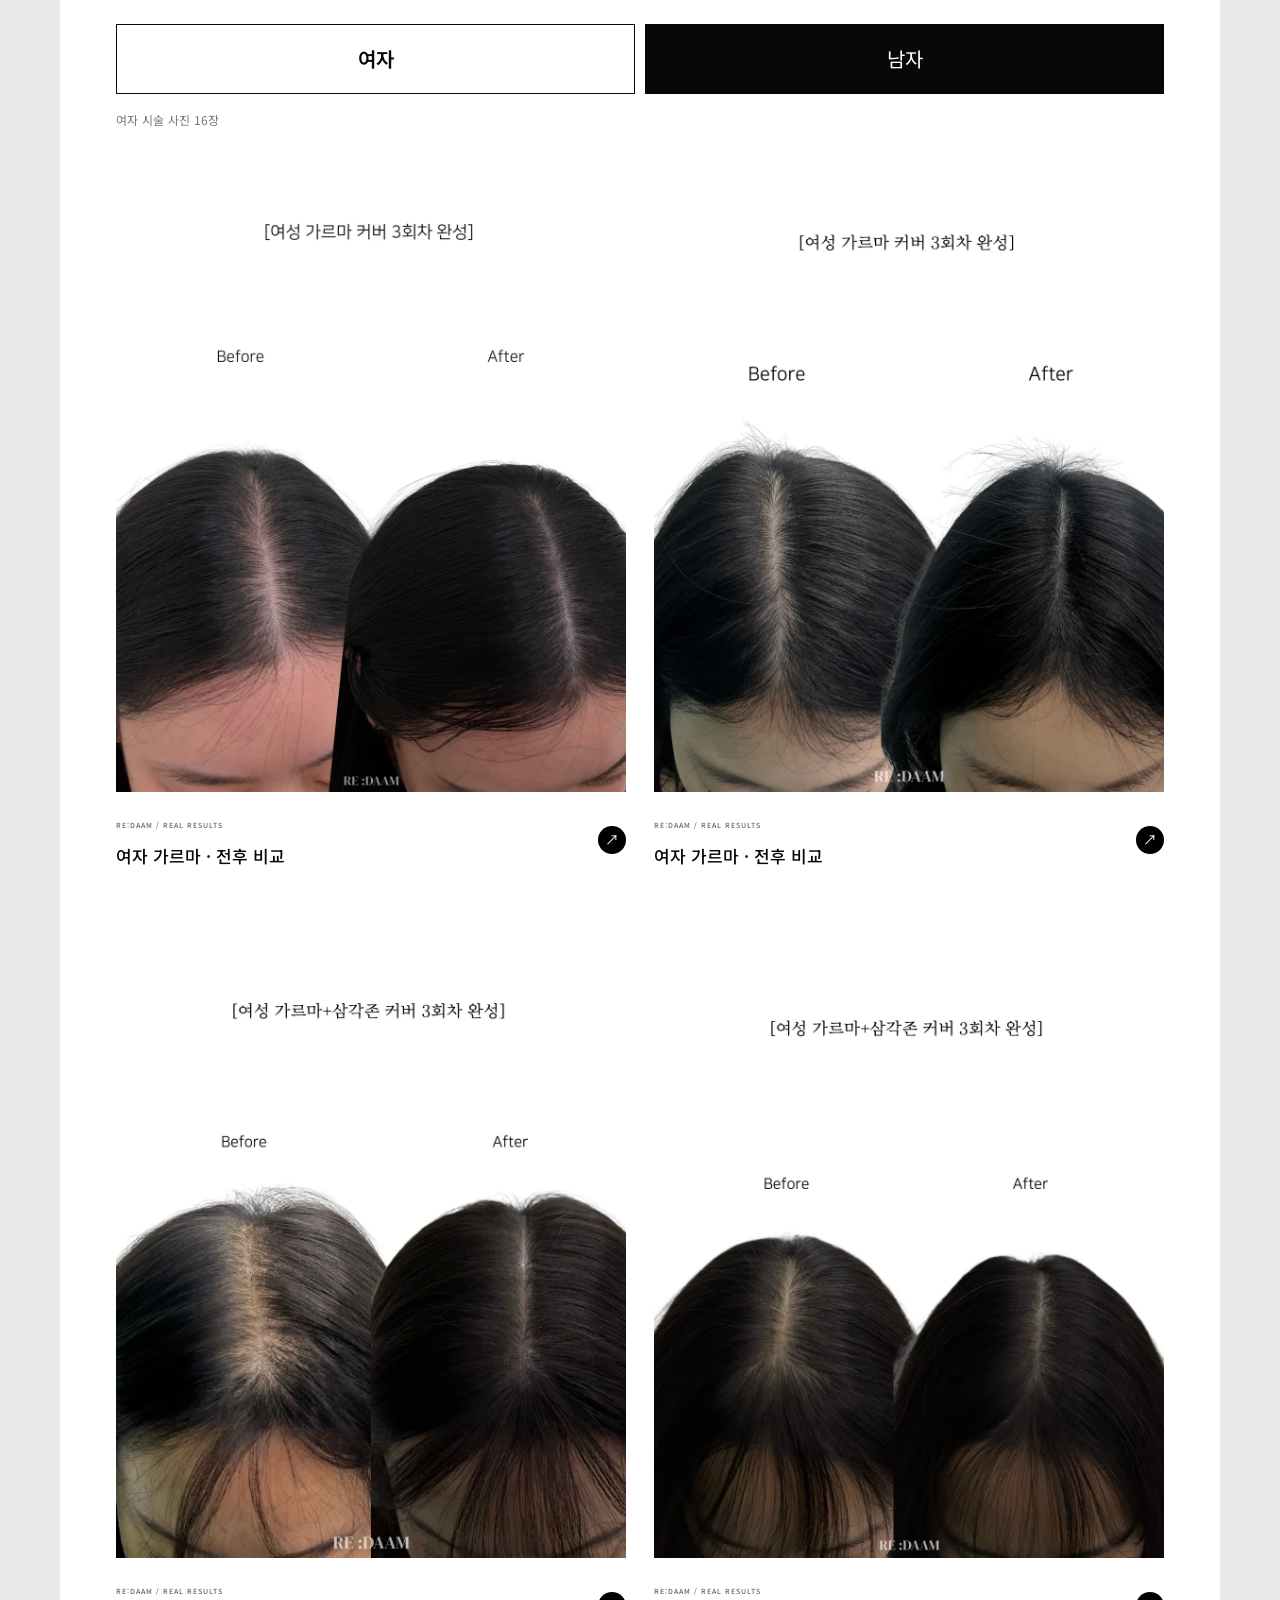
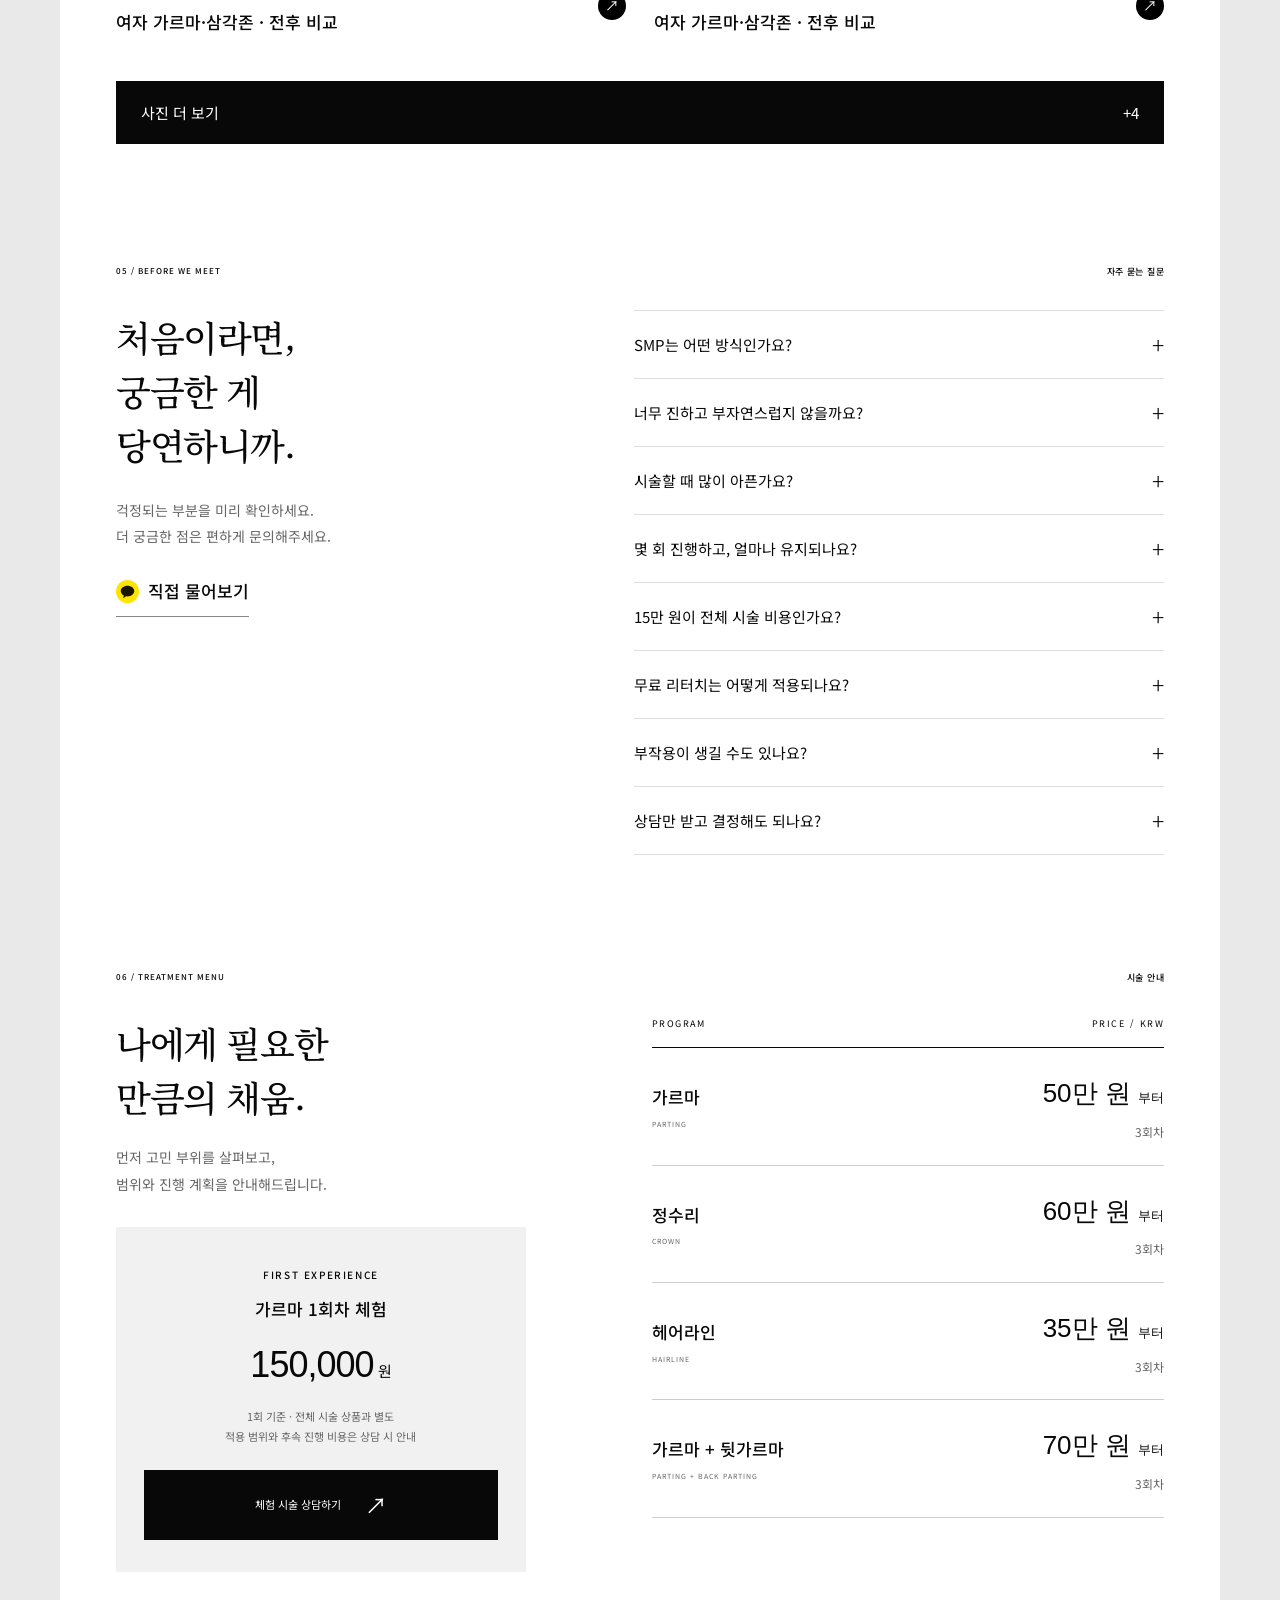
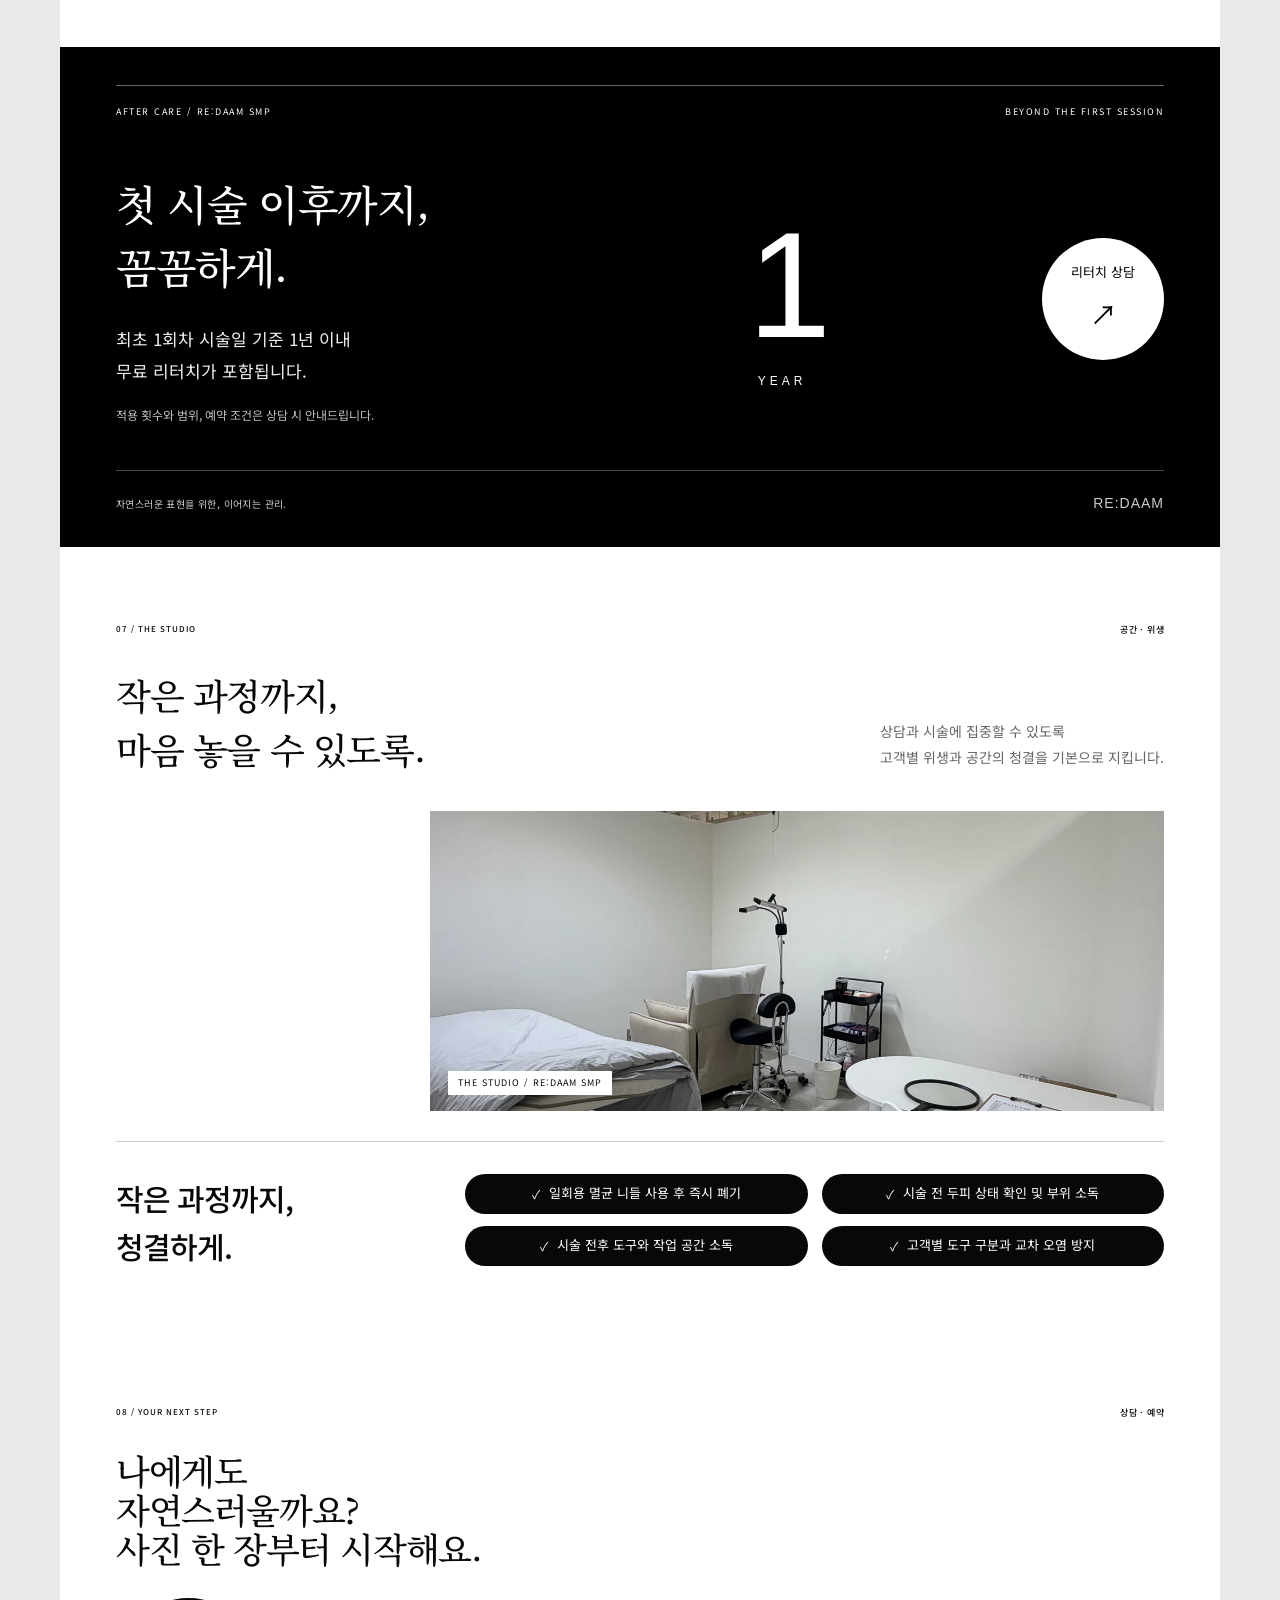
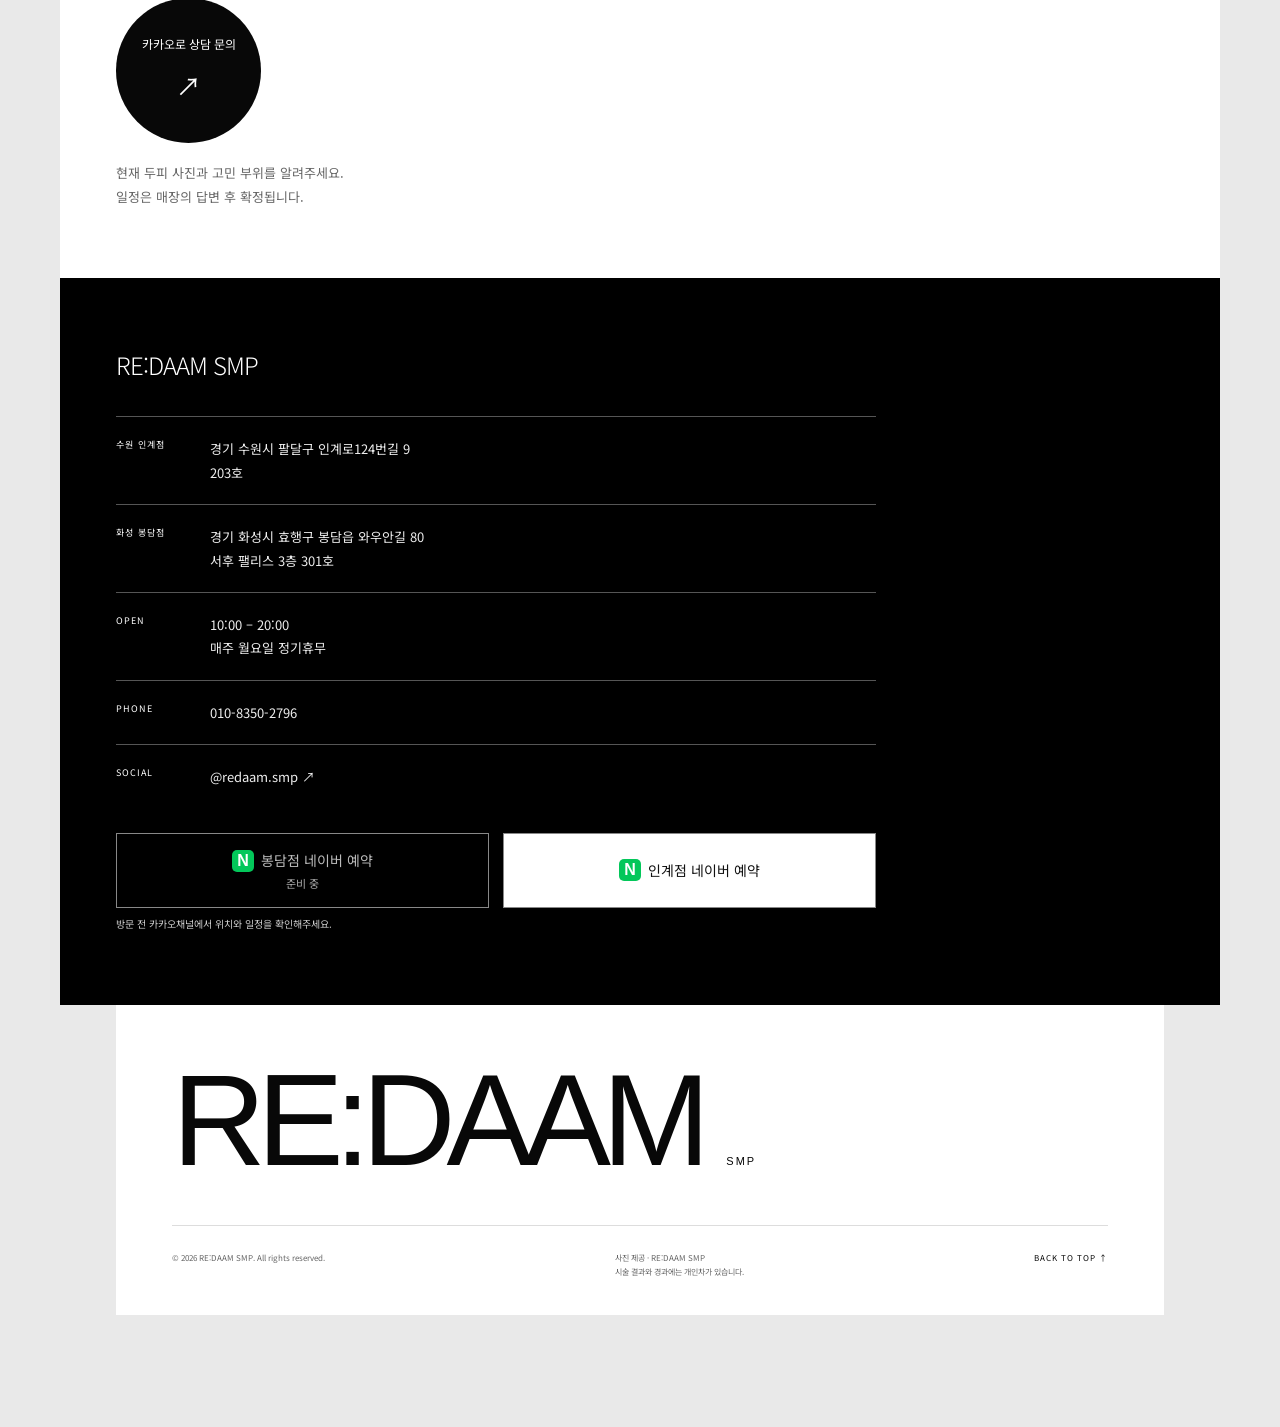
==== commit f280eb74: "Shorten starting price suffix" ====
--- a/index.html
+++ b/index.html
@@ -4,7 +4,7 @@
 <meta charset="utf-8"><script>if("scrollRestoration" in history)history.scrollRestoration="manual";if(performance.getEntriesByType("navigation")[0]?.type==="reload"){history.replaceState(null,"",location.pathname+location.search);addEventListener("load",()=>requestAnimationFrame(()=>window.scrollTo({top:0,left:0,behavior:"instant"})),{once:true});}</script><meta name="viewport" content="width=device-width,initial-scale=1"><meta name="robots" content="noindex,nofollow">
 <title>RE:DAAM SMP — 내 머리처럼, 자연스럽게</title>
 <meta name="description" content="수원 인계 · 화성 봉담 RE:DAAM SMP. 가르마·정수리·헤어라인의 고민을 듣고 자연스러운 밀도를 함께 찾습니다. 정예린 원장과 카카오 상담을 시작하세요.">
-<meta name="theme-color" content="#ffffff"><meta property="og:title" content="RE:DAAM SMP | 내 머리처럼, 자연스럽게"><meta property="og:description" content="비쳐 보이는 가르마, 나에게 어울리는 밀도를 함께 찾습니다."><meta property="og:type" content="website"><link rel="icon" href="data:image/svg+xml,%3Csvg xmlns='http://www.w3.org/2000/svg' viewBox='0 0 64 64'%3E%3Crect width='64' height='64' rx='32' fill='%23232320'/%3E%3Ctext x='17' y='45' font-family='serif' font-size='42' fill='%23f6f3ed'%3ER%3C/text%3E%3C/svg%3E"><link rel="stylesheet" href="./style.css?v=starting-price-copy-1">
+<meta name="theme-color" content="#ffffff"><meta property="og:title" content="RE:DAAM SMP | 내 머리처럼, 자연스럽게"><meta property="og:description" content="비쳐 보이는 가르마, 나에게 어울리는 밀도를 함께 찾습니다."><meta property="og:type" content="website"><link rel="icon" href="data:image/svg+xml,%3Csvg xmlns='http://www.w3.org/2000/svg' viewBox='0 0 64 64'%3E%3Crect width='64' height='64' rx='32' fill='%23232320'/%3E%3Ctext x='17' y='45' font-family='serif' font-size='42' fill='%23f6f3ed'%3ER%3C/text%3E%3C/svg%3E"><link rel="stylesheet" href="./style.css?v=price-from-only-1">
 <meta property="og:image" content="https://redaam-smp.github.io/share-director.png"><meta property="og:image:secure_url" content="https://redaam-smp.github.io/share-director.png"><meta property="og:image:type" content="image/png"><meta property="og:image:width" content="1200"><meta property="og:image:height" content="630"><meta property="og:image:alt" content="리담 SMP 정예린 원장 프로필"><meta name="twitter:card" content="summary_large_image"><meta name="twitter:image" content="https://redaam-smp.github.io/share-director.png">
 <style>.kakao-mark{width:23px;height:23px;flex:none;display:block}.mobile-dock>a:last-child{display:flex;align-items:center;justify-content:center;gap:8px}.booking-label{display:inline-flex;align-items:center;justify-content:center;gap:7px}.naver-mark{display:inline-flex;align-items:center;justify-content:center;background:#03c75a;color:#fff;font-family:Arial,sans-serif;font-weight:900;font-size:16px;line-height:1;width:22px;height:22px;border-radius:5px;flex:none}@media(max-width:420px){.branch-booking-actions .booking-label{font-size:12px;gap:5px}.branch-booking-actions .naver-mark{width:18px;height:18px;font-size:13px}.mobile-dock>a:last-child{gap:6px}.kakao-mark{width:21px;height:21px}}</style><style>.phone-mark{width:20px;height:20px;display:block;flex:none}.header-cta{display:inline-flex;align-items:center;justify-content:center;gap:8px;color:#fff}.kakao-mark{display:inline-block;vertical-align:middle;margin-right:8px}.mobile-dock .kakao-mark{margin-right:0}.case-info a .kakao-mark{margin:0;width:24px;height:24px}.button .kakao-mark,.text-link .kakao-mark{flex:none}.aftercare-circle .kakao-mark{margin:0 0 8px}.aftercare-circle{display:flex;flex-direction:column;align-items:center;justify-content:center}</style><style>.concern-explain .button{justify-content:center;gap:9px;text-align:center}.concern-explain .button .kakao-mark{margin:0;flex:none}</style><style>#faq .text-link{justify-content:center;align-items:center;gap:9px}#faq .text-link .kakao-mark{margin:0}.photo-expand{display:none}</style><!-- Meta Pixel Code -->
 <script>
@@ -37,12 +37,12 @@
 <details><summary>부작용이 생길 수도 있나요?<span>+</span></summary><p>색소 번짐, 점의 퍼짐, 부자연스러운 밀도 표현 등이 발생할 수 있습니다. 개인의 두피 상태와 시술 조건에 따라 차이가 있으며, 상담에서 가능한 표현과 주의할 점을 안내드립니다.</p></details>
 <details><summary>상담만 받고 결정해도 되나요?<span>+</span></summary><p>네. 두피 상태와 고민 부위를 살펴보고 설명을 들으신 뒤 결정하셔도 괜찮습니다. 상담 문의만으로 예약이나 시술이 확정되지는 않으며, 매장과 일정을 협의한 후 확정됩니다.</p></details>
 </div></div></section>
-<section class="menu-section" id="menu"><div class="wrap section"><div class="section-label"><span>06 / TREATMENT MENU</span><span>시술 안내</span></div><div class="menu-grid"><div class="menu-intro"><h2>나에게 필요한<br>만큼의 <span class="serif">채움.</span></h2><p>먼저 고민 부위를 살펴보고,<br>범위와 진행 계획을 안내해드립니다.</p><div class="trial"><span class="eyebrow">FIRST EXPERIENCE</span><h3>가르마 1회차 체험</h3><p><strong>150,000</strong> 원</p><small>1회 기준 · 전체 시술 상품과 별도<br>적용 범위와 후속 진행 비용은 상담 시 안내</small><a href="https://pf.kakao.com/_tzHvn" class="button dark" target="_blank" rel="noopener noreferrer">체험 시술 상담하기  <span aria-hidden="true">↗</span></a></div></div><div class="price-list"><div class="price-head"><span>PROGRAM</span><span>PRICE / KRW</span></div><div class="price-row"><div><h3>가르마</h3><span>PARTING</span></div><div class="price-amount"><strong>50만 원 <small style="font-size:13px;font-weight:400;white-space:nowrap">부터 시작</small></strong><span>3회차</span></div></div><div class="price-row"><div><h3>정수리</h3><span>CROWN</span></div><div class="price-amount"><strong>60만 원 <small style="font-size:13px;font-weight:400;white-space:nowrap">부터 시작</small></strong><span>3회차</span></div></div><div class="price-row"><div><h3>헤어라인</h3><span>HAIRLINE</span></div><div class="price-amount"><strong>35만 원 <small style="font-size:13px;font-weight:400;white-space:nowrap">부터 시작</small></strong><span>3회차</span></div></div><div class="price-row"><div><h3>가르마 + 뒷가르마</h3><span>PARTING + BACK PARTING</span></div><div class="price-amount"><strong>70만 원 <small style="font-size:13px;font-weight:400;white-space:nowrap">부터 시작</small></strong><span>3회차</span></div></div></div></div></div></section>
+<section class="menu-section" id="menu"><div class="wrap section"><div class="section-label"><span>06 / TREATMENT MENU</span><span>시술 안내</span></div><div class="menu-grid"><div class="menu-intro"><h2>나에게 필요한<br>만큼의 <span class="serif">채움.</span></h2><p>먼저 고민 부위를 살펴보고,<br>범위와 진행 계획을 안내해드립니다.</p><div class="trial"><span class="eyebrow">FIRST EXPERIENCE</span><h3>가르마 1회차 체험</h3><p><strong>150,000</strong> 원</p><small>1회 기준 · 전체 시술 상품과 별도<br>적용 범위와 후속 진행 비용은 상담 시 안내</small><a href="https://pf.kakao.com/_tzHvn" class="button dark" target="_blank" rel="noopener noreferrer">체험 시술 상담하기  <span aria-hidden="true">↗</span></a></div></div><div class="price-list"><div class="price-head"><span>PROGRAM</span><span>PRICE / KRW</span></div><div class="price-row"><div><h3>가르마</h3><span>PARTING</span></div><div class="price-amount"><strong>50만 원 <small style="font-size:13px;font-weight:400;white-space:nowrap">부터</small></strong><span>3회차</span></div></div><div class="price-row"><div><h3>정수리</h3><span>CROWN</span></div><div class="price-amount"><strong>60만 원 <small style="font-size:13px;font-weight:400;white-space:nowrap">부터</small></strong><span>3회차</span></div></div><div class="price-row"><div><h3>헤어라인</h3><span>HAIRLINE</span></div><div class="price-amount"><strong>35만 원 <small style="font-size:13px;font-weight:400;white-space:nowrap">부터</small></strong><span>3회차</span></div></div><div class="price-row"><div><h3>가르마 + 뒷가르마</h3><span>PARTING + BACK PARTING</span></div><div class="price-amount"><strong>70만 원 <small style="font-size:13px;font-weight:400;white-space:nowrap">부터</small></strong><span>3회차</span></div></div></div></div></div></section>
 <section class="aftercare-section" aria-labelledby="aftercare-title"><div class="wrap aftercare-inner"><div class="aftercare-top"><span>AFTER CARE / RE:DAAM SMP</span><span>BEYOND THE FIRST SESSION</span></div><div class="aftercare-layout"><div><h2 id="aftercare-title">첫 시술 이후까지,<br>꼼꼼하게.</h2><p>최초 1회차 시술일 기준 1년 이내<br>무료 리터치가 포함됩니다.</p><small>적용 횟수와 범위, 예약 조건은 상담 시 안내드립니다.</small></div><div class="aftercare-side"><span class="aftercare-number">1<span>YEAR</span></span><a href="https://pf.kakao.com/_tzHvn" target="_blank" rel="noopener noreferrer" class="aftercare-circle">리터치 상담 <span aria-hidden="true">↗</span></a></div></div><div class="aftercare-bottom"><span>자연스러운 표현을 위한, 이어지는 관리.</span><span>RE:DAAM</span></div></div></section>
 <section class="space-section wrap section" id="space"><div class="section-label"><span>07 / THE STUDIO</span><span>공간 · 위생</span></div><div class="section-heading"><h2>작은 과정까지,<br><span class="serif">마음 놓을 수 있도록.</span></h2><p>상담과 시술에 집중할 수 있도록<br>고객별 위생과 공간의 청결을 기본으로 지킵니다.</p></div><figure class="studio-photo"><img src="./studio.webp" alt="RE:DAAM SMP의 시술 공간" loading="lazy" width="1200" height="900"><figcaption>THE STUDIO / RE:DAAM SMP</figcaption></figure><div class="hygiene"><h3>작은 과정까지,<br>청결하게.</h3><ul><li>일회용 멸균 니들 사용 후 즉시 폐기</li><li>시술 전 두피 상태 확인 및 부위 소독</li><li>시술 전후 도구와 작업 공간 소독</li><li>고객별 도구 구분과 교차 오염 방지</li></ul></div></section>
 <section class="contact-section" id="contact"><div class="wrap section"><div class="section-label"><span>08 / YOUR NEXT STEP</span><span>상담 · 예약</span></div><div class="contact-grid"><div><h2>나에게도<br>자연스러울까요?<br><span class="serif">사진 한 장부터 시작해요.</span></h2><a class="button light" href="https://pf.kakao.com/_tzHvn" target="_blank" rel="noopener noreferrer">카카오로 상담 문의  <span aria-hidden="true">↗</span></a><p class="contact-note">현재 두피 사진과 고민 부위를 알려주세요.<br>일정은 매장의 답변 후 확정됩니다.</p></div><div class="visit-info"><h3>RE:DAAM SMP</h3><dl><div><dt>수원 인계점</dt><dd>경기 수원시 팔달구 인계로124번길 9<br>203호</dd></div><div><dt>화성 봉담점</dt><dd>경기 화성시 효행구 봉담읍 와우안길 80<br>서후 팰리스 3층 301호</dd></div><div><dt>OPEN</dt><dd>10:00 – 20:00<br>매주 월요일 정기휴무</dd></div><div><dt>PHONE</dt><dd><a class="store-phone contact-bounce" href="tel:01083502796" aria-label="매장 전화 010-8350-2796">010-8350-2796</a></dd></div><div><dt>SOCIAL</dt><dd><a class="store-instagram contact-bounce" href="https://www.instagram.com/redaam.smp/" target="_blank" rel="noopener noreferrer">@redaam.smp ↗</a></dd></div></dl><div class="branch-booking-actions"><div class="branch-booking-pending" aria-disabled="true"><span class="booking-label"><span class="naver-mark" aria-hidden="true">N</span>봉담점 네이버 예약</span><small>준비 중</small></div><a href="https://pcmap.place.naver.com/place/2099138879/booking" target="_blank" rel="noopener noreferrer"><span class="booking-label"><span class="naver-mark" aria-hidden="true">N</span>인계점 네이버 예약</span></a></div><small>방문 전 카카오채널에서 위치와 일정을 확인해주세요.</small></div></div></div></section>
 </main>
 <footer class="wrap footer"><div class="footer-wordmark">RE:DAAM<span>SMP</span></div><div class="footer-bottom"><p>© <span id="year">2026</span> RE:DAAM SMP. All rights reserved.</p><p>사진 제공 · RE:DAAM SMP<br>시술 결과와 경과에는 개인차가 있습니다.</p><a href="#">BACK TO TOP ↑</a></div></footer>
 <div class="mobile-dock"><a href="#menu"><span class="dock-bounce-text">시술·가격</span></a><a href="https://pf.kakao.com/_tzHvn" target="_blank" rel="noopener noreferrer"><svg class="kakao-mark" viewBox="0 0 32 32" aria-hidden="true"><circle cx="16" cy="16" r="16" fill="#FEE500"/><path d="M16 8c-5.2 0-9.4 3.3-9.4 7.4 0 2.6 1.7 4.9 4.3 6.2l-.9 3.7 4-2.6c.7.1 1.3.2 2 .2 5.2 0 9.4-3.3 9.4-7.5S21.2 8 16 8Z" fill="#191600"/></svg><span class="dock-bounce-text">카카오 상담 문의</span></a></div>
-<dialog id="photo-dialog" aria-labelledby="photo-caption"><button class="dialog-close" aria-label="사진 닫기">닫기 ×</button><img id="full-photo" alt=""><p id="photo-caption"></p></dialog><script src="./app.js?v=starting-price-copy-1"></script>
+<dialog id="photo-dialog" aria-labelledby="photo-caption"><button class="dialog-close" aria-label="사진 닫기">닫기 ×</button><img id="full-photo" alt=""><p id="photo-caption"></p></dialog><script src="./app.js?v=price-from-only-1"></script>
 </body></html>
